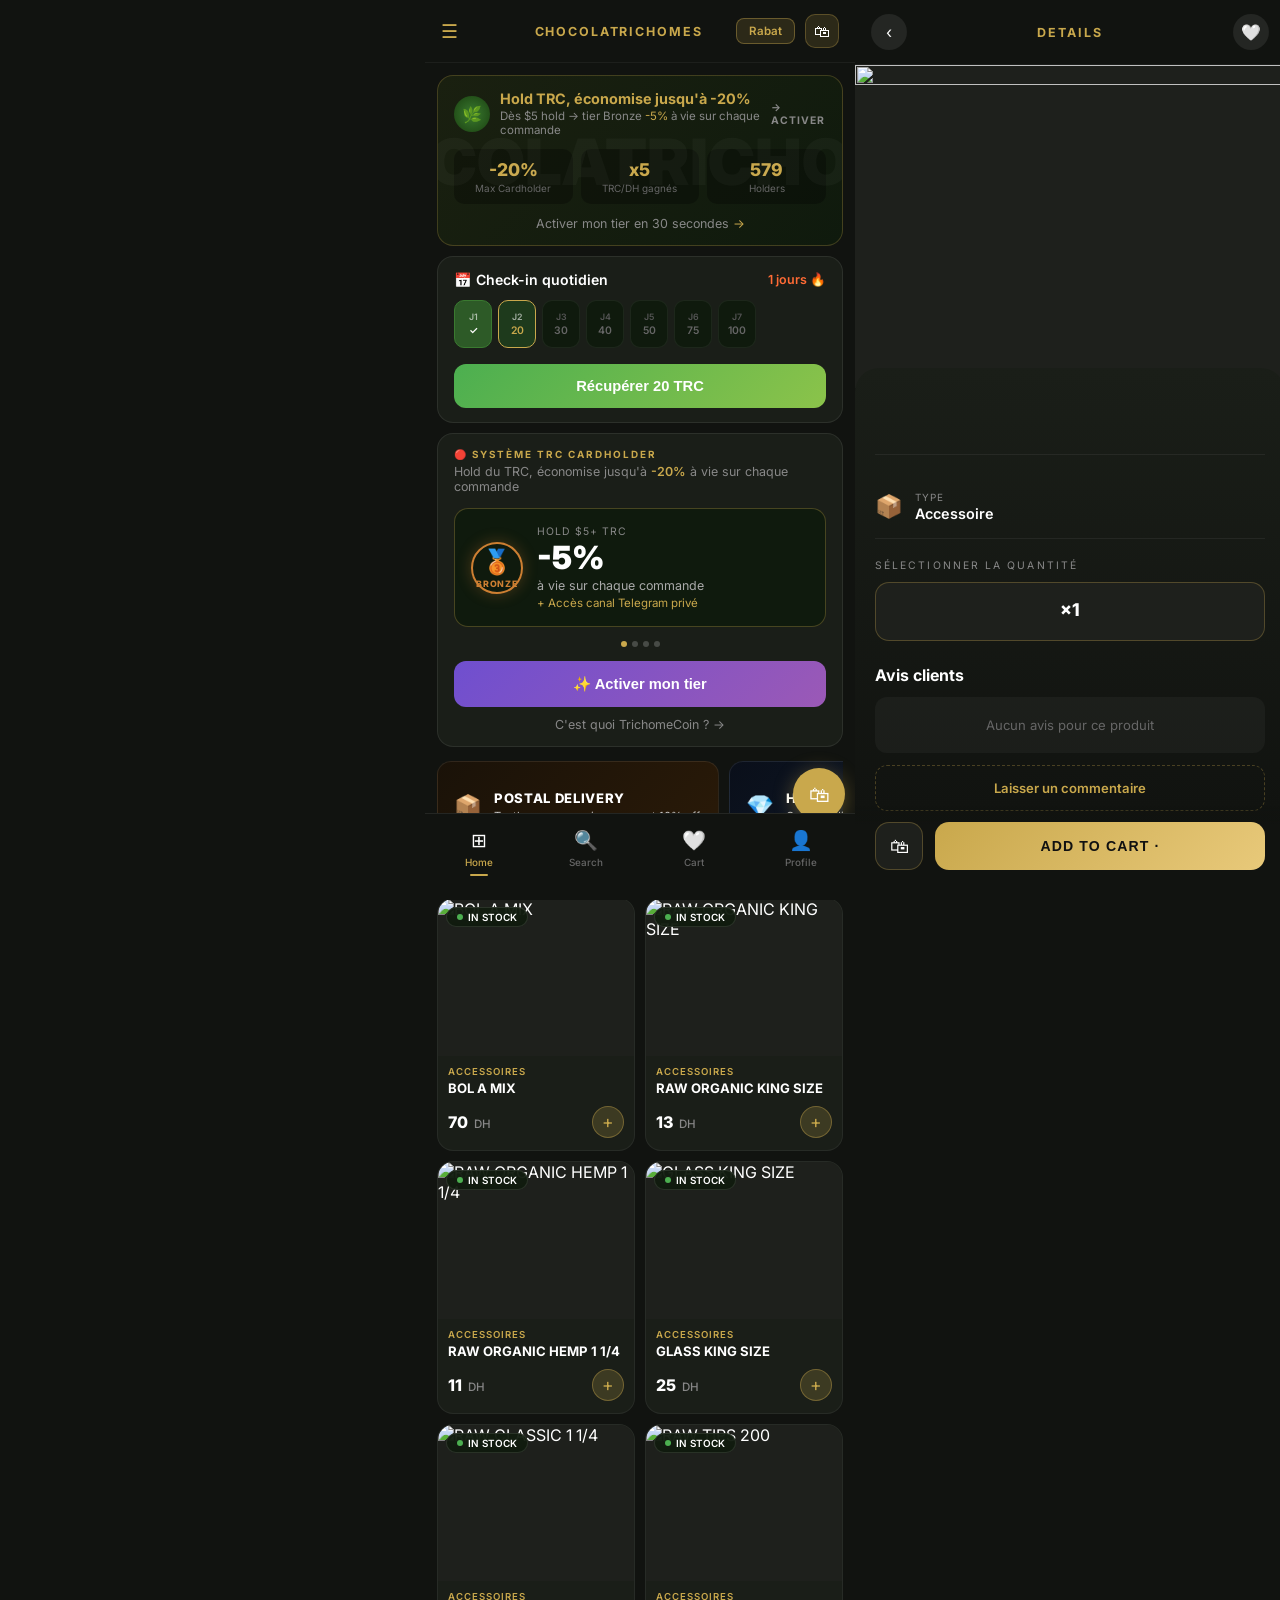
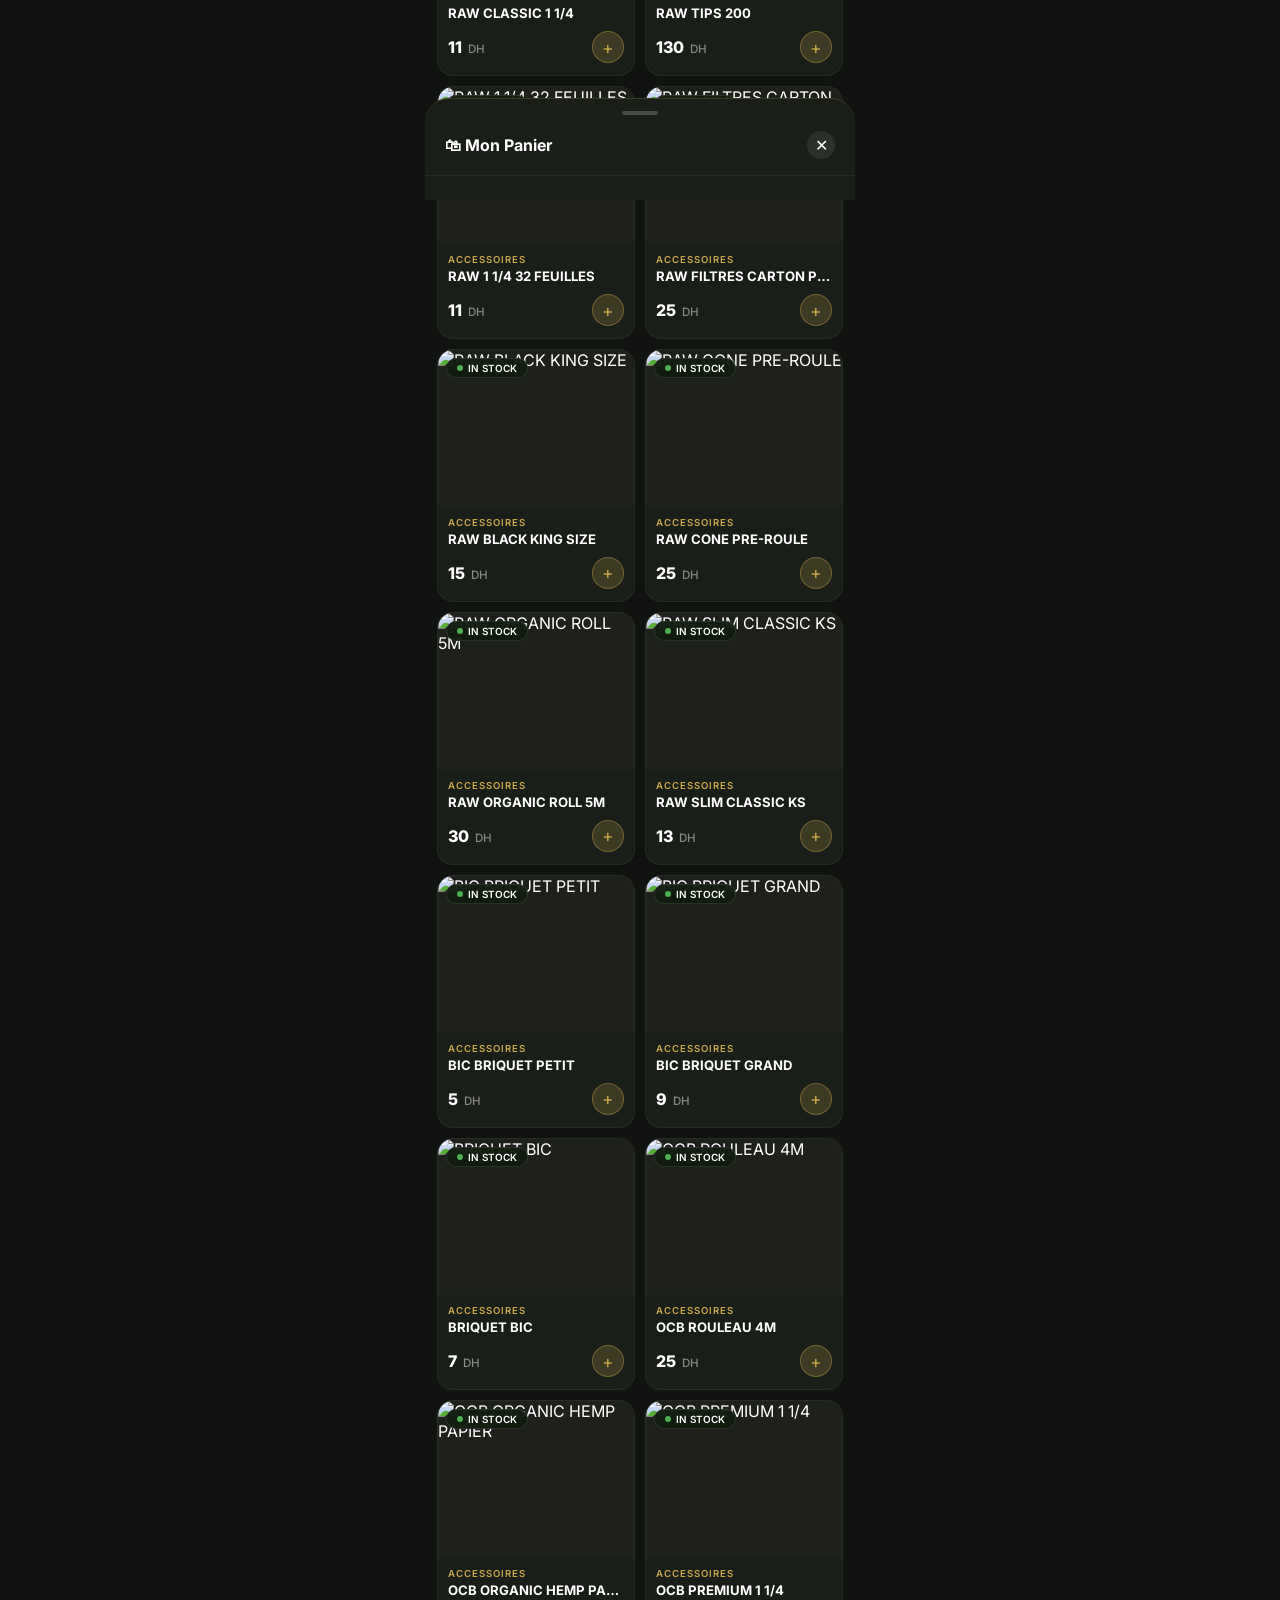
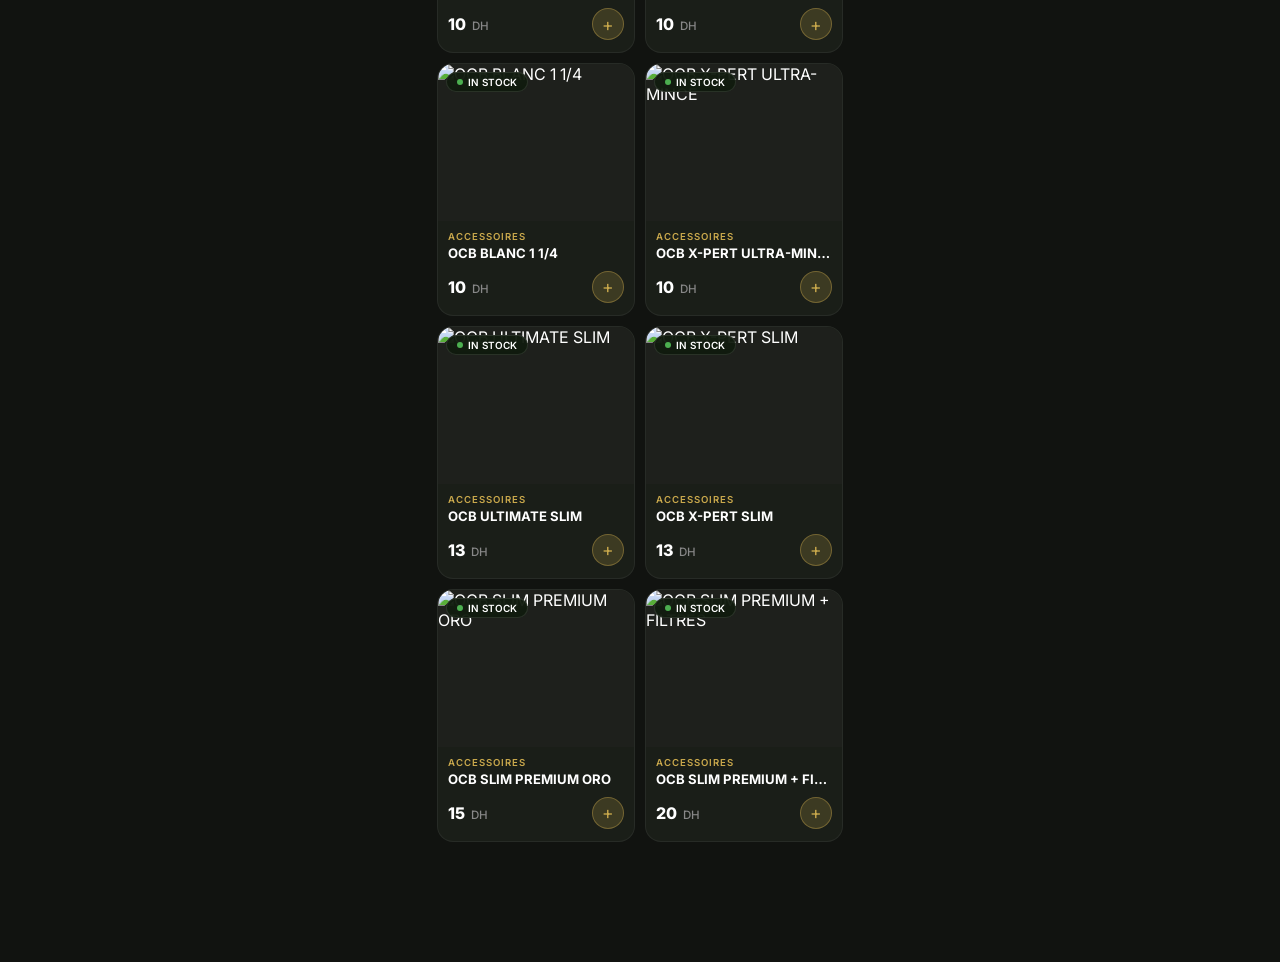
==== index.html @ 52e52a4f "Rename index-2.html to index.html" ====
<!DOCTYPE html>
<html lang="fr">
<head>
  <meta charset="UTF-8"/>
  <meta name="viewport" content="width=device-width,initial-scale=1.0,maximum-scale=1.0"/>
  <title>ChocolaTrichomes&Terps</title>
  <link href="https://fonts.googleapis.com/css2?family=Inter:wght@300;400;500;600;700;800&display=swap" rel="stylesheet"/>
  <style>
    *{margin:0;padding:0;box-sizing:border-box;-webkit-tap-highlight-color:transparent;}
    html,body{background:#111310;color:#fff;font-family:'Inter',sans-serif;max-width:430px;margin:0 auto;min-height:100vh;overflow-x:hidden;}

    /* ── HEADER ── */
    .header{display:flex;align-items:center;justify-content:space-between;padding:14px 16px;position:sticky;top:0;z-index:200;background:#111310;border-bottom:1px solid rgba(255,255,255,0.05);}
    .header-logo{font-size:0.78rem;font-weight:700;letter-spacing:0.15em;color:#c9a84c;text-transform:uppercase;flex:1;text-align:center;}
    .header-left,.header-right{display:flex;align-items:center;gap:10px;min-width:60px;}
    .header-right{justify-content:flex-end;}
    .btn-rabat{background:rgba(201,168,76,0.15);border:1px solid rgba(201,168,76,0.4);color:#c9a84c;font-size:0.72rem;font-weight:600;padding:5px 12px;border-radius:8px;cursor:pointer;}
    .btn-cart-header{
      background:rgba(201,168,76,0.15);
      border:1px solid rgba(201,168,76,0.3);
      width:34px;
      height:34px;
      border-radius:10px;
      display:flex;
      align-items:center;
      justify-content:center;
      font-size:1rem;
      cursor:pointer;
      position:relative;
    }
    .cart-badge{
      position:absolute;
      top:-5px;
      right:-5px;
      background:#c9a84c;
      color:#111;
      font-size:0.55rem;
      font-weight:800;
      width:16px;
      height:16px;
      border-radius:50%;
      display:none;
      align-items:center;
      justify-content:center;
    }
    .hamburger{font-size:1.2rem;cursor:pointer;color:#c9a84c;}

    /* ── SIDE MENU ── */
    .overlay{position:fixed;inset:0;background:rgba(0,0,0,0.6);z-index:300;opacity:0;pointer-events:none;transition:opacity 0.3s;}
    .overlay.open{opacity:1;pointer-events:all;}
    .side-menu{
      position:fixed;
      top:0;
      left:-100%;
      width:75%;
      max-width:300px;
      height:100%;
      background:#0f1a0d;
      z-index:400;
      transition:left 0.3s cubic-bezier(0.4,0,0.2,1);
      overflow-y:auto;
      border-right:1px solid rgba(201,168,76,0.15);
    }
    .side-menu.open{left:0;}
    .side-menu-header{padding:20px 20px 16px;border-bottom:1px solid rgba(255,255,255,0.06);}
    .side-menu-logo{font-size:0.78rem;font-weight:700;letter-spacing:0.15em;color:#c9a84c;text-transform:uppercase;}
    .side-menu-sub{font-size:0.7rem;color:#666;margin-top:3px;}
    .menu-item{display:flex;align-items:center;gap:14px;padding:14px 20px;cursor:pointer;transition:background 0.15s;border-bottom:1px solid rgba(255,255,255,0.03);}
    .menu-item:hover,.menu-item.active{background:rgba(201,168,76,0.08);}
    .menu-item.active .menu-item-label{color:#c9a84c;font-weight:600;}
    .menu-icon{width:32px;height:32px;background:rgba(255,255,255,0.06);border-radius:8px;display:flex;align-items:center;justify-content:center;font-size:0.9rem;flex-shrink:0;}
    .menu-item.active .menu-icon{background:rgba(201,168,76,0.15);}
    .menu-item-label{font-size:0.88rem;font-weight:500;color:#ccc;}

    /* ── HOME BLOCKS ── */
    .trc-block{margin:12px 12px 0;background:linear-gradient(135deg,#1a2010,#0f1a0d);border:1px solid rgba(201,168,76,0.25);border-radius:16px;padding:14px 16px;position:relative;overflow:hidden;}
    .trc-block::before{
      content:'CHOCOLATRICHOMES';
      position:absolute;
      font-size:4rem;
      font-weight:900;
      color:rgba(255,255,255,0.03);
      top:50%;
      left:50%;
      transform:translate(-50%,-50%);
      white-space:nowrap;
      pointer-events:none;
    }
    .trc-header{display:flex;align-items:center;gap:10px;margin-bottom:12px;}
    .trc-icon{width:36px;height:36px;background:radial-gradient(circle,#3a7a30,#1a4010);border-radius:50%;display:flex;align-items:center;justify-content:center;font-size:1rem;flex-shrink:0;}
    .trc-title{font-size:0.9rem;font-weight:700;color:#c9a84c;}
    .trc-sub{font-size:0.72rem;color:#888;margin-top:2px;}
    .trc-activate{margin-left:auto;font-size:0.65rem;font-weight:700;color:#888;letter-spacing:0.1em;}
    .trc-stats{display:grid;grid-template-columns:1fr 1fr 1fr;gap:8px;margin-bottom:12px;}
    .trc-stat{background:rgba(0,0,0,0.3);border-radius:10px;padding:10px;text-align:center;}
    .trc-stat-val{font-size:1.1rem;font-weight:800;color:#c9a84c;}
    .trc-stat-label{font-size:0.62rem;color:#666;margin-top:2px;}
    .trc-link{font-size:0.78rem;color:#888;text-align:center;cursor:pointer;display:block;}
    .trc-link span{color:#c9a84c;}
    .checkin-card{margin:10px 12px 0;background:#1a1e18;border:1px solid rgba(255,255,255,0.08);border-radius:16px;padding:14px 16px;}
    .checkin-header{display:flex;align-items:center;justify-content:space-between;margin-bottom:12px;}
    .checkin-title{font-size:0.88rem;font-weight:600;}
    .checkin-streak{font-size:0.78rem;color:#ff6b35;font-weight:600;}
    .checkin-days{display:flex;gap:6px;margin-bottom:14px;overflow-x:auto;padding-bottom:2px;}
    .checkin-days::-webkit-scrollbar{display:none;}
    .day-box{
      min-width:38px;
      height:48px;
      border-radius:10px;
      display:flex;
      flex-direction:column;
      align-items:center;
      justify-content:center;
      font-size:0.65rem;
      font-weight:600;
      color:#666;
      background:#0f1a0d;
      border:1px solid rgba(255,255,255,0.06);
      flex-shrink:0;
      gap:2px;
    }
    .day-box.done{background:#2d5a27;color:white;border-color:#3a7a30;}
    .day-box.active{background:#1e3a1c;color:#c9a84c;border-color:#c9a84c;}
    .day-label{font-size:0.55rem;color:#555;}
    .day-box.done .day-label,.day-box.active .day-label{color:rgba(255,255,255,0.6);}
    .btn-claim{width:100%;background:linear-gradient(135deg,#4CAF50,#8BC34A);border:none;border-radius:12px;padding:14px;font-size:0.92rem;font-weight:700;color:white;cursor:pointer;}
    .tier-section{margin:10px 12px 0;background:#1a1e18;border:1px solid rgba(255,255,255,0.08);border-radius:16px;padding:14px 16px;}
    .tier-label{font-size:0.62rem;letter-spacing:0.2em;text-transform:uppercase;color:#c9a84c;font-weight:700;margin-bottom:4px;}
    .tier-desc{font-size:0.78rem;color:#888;margin-bottom:14px;}
    .tier-desc span{color:#c9a84c;font-weight:600;}
    .tier-card{background:#0f1a0d;border:1px solid rgba(201,168,76,0.3);border-radius:14px;padding:16px;display:flex;align-items:center;gap:14px;margin-bottom:14px;}
    .tier-badge{
      width:52px;
      height:52px;
      border-radius:50%;
      display:flex;
      flex-direction:column;
      align-items:center;
      justify-content:center;
      flex-shrink:0;
      font-size:1.5rem;
      border:2px solid #cd7f32;
      box-shadow:0 0 15px rgba(205,127,50,0.3);
    }
    .tier-name{font-size:0.55rem;color:#cd7f32;font-weight:800;letter-spacing:0.08em;margin-top:2px;}
    .tier-info .tier-hold{font-size:0.65rem;color:#888;text-transform:uppercase;letter-spacing:0.1em;margin-bottom:4px;}
    .tier-info .tier-discount{font-size:2rem;font-weight:900;color:white;line-height:1;}
    .tier-info .tier-sub{font-size:0.78rem;color:#aaa;margin-top:4px;}
    .tier-info .tier-perk{font-size:0.72rem;color:#c9a84c;margin-top:3px;}
    .dots{display:flex;justify-content:center;gap:5px;margin-bottom:14px;}
    .dot{width:6px;height:6px;border-radius:50%;background:rgba(255,255,255,0.2);}
    .dot.active{background:#c9a84c;}
    .btn-activate{
      width:100%;
      background:linear-gradient(135deg,#6f4fcf,#9b59b6);
      border:none;
      border-radius:12px;
      padding:14px;
      font-size:0.92rem;
      font-weight:700;
      color:white;
      cursor:pointer;
      margin-bottom:10px;
    }
    .trichomecoin-link{font-size:0.78rem;color:#888;text-align:center;display:block;cursor:pointer;text-decoration:none;}
    .promo-banners{margin:14px 12px 0;display:flex;gap:10px;overflow-x:auto;padding-bottom:4px;}
    .promo-banners::-webkit-scrollbar{display:none;}
    .promo-banner{min-width:260px;height:90px;border-radius:14px;flex-shrink:0;border:1px solid rgba(255,255,255,0.08);display:flex;align-items:center;padding:14px 16px;gap:12px;}
    .promo-icon{font-size:1.4rem;flex-shrink:0;}
    .promo-title{font-size:0.82rem;font-weight:800;letter-spacing:0.05em;text-transform:uppercase;}
    .promo-sub{font-size:0.7rem;color:#ccc;margin-top:3px;}

    /* ── GRID ── */
    .section-header{display:flex;align-items:center;gap:8px;padding:18px 12px 10px;font-size:0.78rem;font-weight:700;color:#888;letter-spacing:0.1em;text-transform:uppercase;}
    .products-grid{display:grid;grid-template-columns:1fr 1fr;gap:10px;padding:0 12px 120px;}
    .product-card{background:#1a1e18;border-radius:16px;overflow:hidden;border:1px solid rgba(255,255,255,0.06);cursor:pointer;transition:transform 0.15s;}
    .product-card:active{transform:scale(0.97);}
    .product-img-wrap{position:relative;width:100%;padding-top:80%;background:#1e201c;overflow:hidden;}
    .product-img-wrap img{position:absolute;inset:0;width:100%;height:100%;object-fit:cover;}
    .badge-stock{
      position:absolute;
      top:8px;
      left:8px;
      background:rgba(15,26,13,0.9);
      border:1px solid rgba(255,255,255,0.1);
      border-radius:100px;
      padding:3px 10px;
      font-size:0.62rem;
      font-weight:600;
      display:flex;
      align-items:center;
      gap:5px;
      backdrop-filter:blur(8px);
      z-index:2;
    }
    .dot-green{width:6px;height:6px;border-radius:50%;background:#4CAF50;flex-shrink:0;}
    .product-info{padding:10px 10px 12px;}
    .product-cat{font-size:0.6rem;color:#c9a84c;font-weight:600;text-transform:uppercase;letter-spacing:0.1em;margin-bottom:3px;}
    .product-name{font-size:0.82rem;font-weight:700;color:#fff;margin-bottom:10px;white-space:nowrap;overflow:hidden;text-overflow:ellipsis;}
    .product-footer{display:flex;align-items:center;justify-content:space-between;}
    .product-price{font-size:1rem;font-weight:800;color:#fff;}
    .product-price .currency{font-size:0.72rem;font-weight:500;color:#888;margin-left:3px;}
    .btn-add{
      width:32px;
      height:32px;
      background:rgba(201,168,76,0.2);
      border:1px solid rgba(201,168,76,0.4);
      border-radius:50%;
      display:flex;
      align-items:center;
      justify-content:center;
      font-size:1.1rem;
      color:#c9a84c;
      cursor:pointer;
      flex-shrink:0;
      transition:all 0.2s;
    }
    .btn-add:active{transform:scale(0.85);}
    .btn-add.added{background:#c9a84c;color:#111;border-color:#c9a84c;}

    /* ── DETAIL PAGE ── */
    #detailPage{position:fixed;inset:0;background:#111310;z-index:600;overflow-y:auto;transform:translateX(100%);transition:transform 0.35s cubic-bezier(0.4,0,0.2,1);max-width:430px;margin:0 auto;}
    #detailPage.open{transform:translateX(0);}
    .detail-topbar{display:flex;align-items:center;justify-content:space-between;padding:14px 16px;position:sticky;top:0;background:#111310;z-index:10;border-bottom:1px solid rgba(255,255,255,0.05);}
    .detail-back{width:36px;height:36px;background:rgba(255,255,255,0.08);border-radius:50%;display:flex;align-items:center;justify-content:center;cursor:pointer;font-size:1rem;}
    .detail-topbar-title{font-size:0.78rem;font-weight:700;letter-spacing:0.15em;color:#c9a84c;text-transform:uppercase;}
    .detail-fav{width:36px;height:36px;background:rgba(255,255,255,0.08);border-radius:50%;display:flex;align-items:center;justify-content:center;cursor:pointer;font-size:1rem;}
    .detail-img{width:100%;aspect-ratio:4/3;object-fit:cover;background:#1e201c;}
    .detail-body{background:linear-gradient(180deg,#1a1e18 0%,#111310 100%);border-radius:24px 24px 0 0;margin-top:-20px;padding:24px 20px 0;position:relative;}
    .detail-name{font-size:1.6rem;font-weight:800;color:#fff;line-height:1.15;margin-bottom:6px;}
    .detail-price-inline{font-size:1.4rem;font-weight:800;color:#c9a84c;margin-bottom:2px;}
    .detail-type-label{font-size:0.72rem;font-weight:700;letter-spacing:0.15em;text-transform:uppercase;color:#c9a84c;margin-bottom:16px;}
    .detail-tags{display:flex;gap:10px;margin-bottom:20px;flex-wrap:wrap;}
    .detail-tag{
      background:rgba(255,255,255,0.06);
      border:1px solid rgba(255,255,255,0.12);
      border-radius:100px;
      padding:6px 14px;
      font-size:0.75rem;
      font-weight:600;
      color:#ccc;
      display:flex;
      align-items:center;
      gap:6px;
    }
    .detail-tag .tag-meta{font-size:0.62rem;color:#666;font-weight:400;margin-left:2px;}
    .detail-desc{font-size:0.85rem;color:#888;line-height:1.7;margin-bottom:20px;border-bottom:1px solid rgba(255,255,255,0.06);padding-bottom:20px;}
    .detail-type-row{display:flex;align-items:center;gap:12px;padding:16px 0;border-bottom:1px solid rgba(255,255,255,0.06);}
    .detail-type-icon{font-size:1.4rem;}
    .detail-type-meta{font-size:0.62rem;color:#888;text-transform:uppercase;letter-spacing:0.1em;}
    .detail-type-val{font-size:0.9rem;font-weight:600;color:#fff;margin-top:2px;}
    .qty-label{font-size:0.65rem;letter-spacing:0.2em;text-transform:uppercase;color:#888;margin:20px 0 10px;}
    .qty-selector{background:#1e201c;border:1px solid rgba(201,168,76,0.3);border-radius:14px;padding:16px;text-align:center;cursor:pointer;margin-bottom:24px;}
    .qty-selector .qty-x{font-size:1.1rem;font-weight:800;color:#fff;}
    .qty-selector .qty-dh{font-size:0.82rem;color:#888;margin-top:4px;}
    .avis-title{font-size:1rem;font-weight:700;margin-bottom:12px;}
    .avis-empty{background:rgba(255,255,255,0.04);border-radius:12px;padding:20px;text-align:center;font-size:0.82rem;color:#666;margin-bottom:12px;}
    .avis-link{
      color:#c9a84c;
      font-size:0.82rem;
      font-weight:600;
      cursor:pointer;
      display:block;
      text-align:center;
      padding:14px;
      border:1px dashed rgba(201,168,76,0.3);
      border-radius:12px;
      margin-bottom:100px;
    }

    /* ── DETAIL BOTTOM BAR ── */
    .detail-bottom{position:sticky;bottom:0;left:0;right:0;background:linear-gradient(to top,#111310 80%,transparent);padding:16px 20px 30px;display:flex;align-items:center;gap:12px;}
    .detail-cart-icon{
      width:48px;
      height:48px;
      background:#1e201c;
      border:1px solid rgba(201,168,76,0.3);
      border-radius:14px;
      display:flex;
      align-items:center;
      justify-content:center;
      font-size:1.2rem;
      cursor:pointer;
      flex-shrink:0;
      position:relative;
    }
    .btn-add-to-cart{
      flex:1;
      background:linear-gradient(135deg,#c9a84c,#e8c97a);
      border:none;
      border-radius:14px;
      padding:16px;
      font-size:0.88rem;
      font-weight:800;
      color:#111;
      cursor:pointer;
      letter-spacing:0.08em;
      text-transform:uppercase;
      transition:all 0.2s;
    }
    .btn-add-to-cart:active{transform:scale(0.97);}
    .btn-add-to-cart.added{background:linear-gradient(135deg,#2d5a27,#4a8c3f);color:white;}

    /* ── CART DRAWER ── */
    .cart-drawer{
      position:fixed;
      bottom:-100%;
      left:50%;
      transform:translateX(-50%);
      width:100%;
      max-width:430px;
      background:#1a1e18;
      border-radius:24px 24px 0 0;
      z-index:700;
      transition:bottom 0.35s cubic-bezier(0.4,0,0.2,1);
      border-top:1px solid rgba(201,168,76,0.2);
      max-height:80vh;
      overflow-y:auto;
    }
    .cart-drawer.open{bottom:0;}
    .cart-handle{width:36px;height:4px;background:rgba(255,255,255,0.2);border-radius:2px;margin:12px auto 0;}
    .cart-header{display:flex;align-items:center;justify-content:space-between;padding:16px 20px;border-bottom:1px solid rgba(255,255,255,0.06);}
    .cart-title{font-size:1rem;font-weight:700;}
    .cart-close{width:28px;height:28px;background:rgba(255,255,255,0.08);border-radius:50%;display:flex;align-items:center;justify-content:center;cursor:pointer;}
    .cart-items{padding:12px 16px;}
    .cart-item{display:flex;align-items:center;gap:12px;padding:10px 0;border-bottom:1px solid rgba(255,255,255,0.05);}
    .cart-item img{width:52px;height:52px;border-radius:10px;object-fit:cover;background:#222;flex-shrink:0;}
    .cart-item-info{flex:1;min-width:0;}
    .cart-item-name{font-size:0.82rem;font-weight:600;white-space:nowrap;overflow:hidden;text-overflow:ellipsis;}
    .cart-item-price{font-size:0.78rem;color:#c9a84c;font-weight:700;margin-top:3px;}
    .cart-qty-ctrl{display:flex;align-items:center;gap:8px;}
    .qty-btn{
      width:26px;
      height:26px;
      border-radius:50%;
      border:1px solid rgba(255,255,255,0.15);
      background:rgba(255,255,255,0.06);
      color:#fff;
      font-size:0.9rem;
      cursor:pointer;
      display:flex;
      align-items:center;
      justify-content:center;
    }
    .qty-num{font-size:0.85rem;font-weight:700;min-width:16px;text-align:center;}
    .cart-empty{padding:40px 20px;text-align:center;color:#666;font-size:0.9rem;}
    .cart-footer{padding:16px 20px 30px;border-top:1px solid rgba(255,255,255,0.06);}
    .cart-total{display:flex;justify-content:space-between;align-items:center;margin-bottom:14px;}
    .cart-total-label{font-size:0.88rem;color:#888;}
    .cart-total-val{font-size:1.2rem;font-weight:800;color:#c9a84c;}
    .btn-checkout{width:100%;background:linear-gradient(135deg,#c9a84c,#e8c97a);border:none;border-radius:14px;padding:16px;font-size:0.95rem;font-weight:700;color:#111;cursor:pointer;}

    /* ── FLOAT + TOAST + NAV ── */
    .float-cart{
      position:fixed;
      bottom:80px;
      right:calc(50% - 215px + 10px);
      width:52px;
      height:52px;
      background:#c9a84c;
      border-radius:50%;
      display:flex;
      align-items:center;
      justify-content:center;
      font-size:1.3rem;
      box-shadow:0 4px 20px rgba(201,168,76,0.4);
      cursor:pointer;
      z-index:50;
      transition:transform 0.2s;
    }
    .float-cart:active{transform:scale(0.92);}
    .float-badge{
      position:absolute;
      top:-4px;
      right:-4px;
      background:#ff4444;
      color:#fff;
      font-size:0.55rem;
      font-weight:800;
      width:18px;
      height:18px;
      border-radius:50%;
      display:none;
      align-items:center;
      justify-content:center;
    }
    @media(max-width:430px){.float-cart{right:10px;}}
    .toast{
      position:fixed;
      bottom:90px;
      left:50%;
      transform:translateX(-50%) translateY(20px);
      background:#2d5a27;
      color:#fff;
      padding:10px 20px;
      border-radius:100px;
      font-size:0.82rem;
      font-weight:600;
      opacity:0;
      transition:all 0.3s;
      pointer-events:none;
      white-space:nowrap;
      z-index:800;
      border:1px solid rgba(74,140,63,0.5);
    }
    .toast.show{opacity:1;transform:translateX(-50%) translateY(0);}
    .bottom-nav{
      position:fixed;
      bottom:0;
      left:50%;
      transform:translateX(-50%);
      width:100%;
      max-width:430px;
      background:#111310;
      border-top:1px solid rgba(255,255,255,0.08);
      display:flex;
      padding:10px 0 20px;
      z-index:100;
    }
    .nav-item{flex:1;display:flex;flex-direction:column;align-items:center;gap:4px;cursor:pointer;padding:4px 0;}
    .nav-icon{font-size:1.2rem;}
    .nav-label{font-size:0.62rem;color:#666;font-weight:500;}
    .nav-item.active .nav-label{color:#c9a84c;}
    .nav-active-dot{width:18px;height:2px;background:#c9a84c;border-radius:2px;margin-top:2px;}
  </style>
</head>
<body>

<!-- OVERLAY -->
<div class="overlay" id="overlay" onclick="closeAll()"></div>

<!-- SIDE MENU -->
<div class="side-menu" id="sideMenu">
  <div class="side-menu-header">
    <div class="side-menu-logo">CHOCOLATRICHOMES</div>
    <div class="side-menu-sub">ChocolaTrichoms&Terps</div>
  </div>
  <div class="menu-item active" onclick="filterCat('Accessoires');closeAll()"><div class="menu-icon">💧</div><div class="menu-item-label">Accessoires</div></div>
  <div class="menu-item" onclick="filterCat('HerbVape');closeAll()"><div class="menu-icon">⚡</div><div class="menu-item-label">HerbVape</div></div>
  <div class="menu-item" onclick="filterCat('Most Wanted');closeAll()"><div class="menu-icon">⭐</div><div class="menu-item-label">Most Wanted</div></div>
  <div class="menu-item" onclick="filterCat('Avis');closeAll()"><div class="menu-icon">💬</div><div class="menu-item-label">Avis</div></div>
  <div class="menu-item" onclick="filterCat('TRC-Garden');closeAll()"><div class="menu-icon">🌱</div><div class="menu-item-label">TRC-Garden</div></div>
  <div class="menu-item" onclick="filterCat('All');closeAll()"><div class="menu-icon">⊞</div><div class="menu-item-label">All</div></div>
  <div class="menu-item" onclick="filterCat('Drysift');closeAll()"><div class="menu-icon">🕐</div><div class="menu-item-label">Drysift</div></div>
  <div class="menu-item" onclick="filterCat('Frozen');closeAll()"><div class="menu-icon">❄️</div><div class="menu-item-label">Frozen</div></div>
  <div class="menu-item" onclick="filterCat('Static');closeAll()"><div class="menu-icon">⚡</div><div class="menu-item-label">Static</div></div>
  <div class="menu-item" onclick="filterCat(&quot;Ice O\'Lator&quot;);closeAll()"><div class="menu-icon">⭐</div><div class="menu-item-label">Ice O'Lator</div></div>
  <div class="menu-item" onclick="filterCat('Beldia');closeAll()"><div class="menu-icon">🏠</div><div class="menu-item-label">Beldia</div></div>
  <div class="menu-item" onclick="filterCat('Weed');closeAll()"><div class="menu-icon">🌿</div><div class="menu-item-label">Weed</div></div>
  <div class="menu-item" onclick="filterCat('Meet Up Rabat');closeAll()"><div class="menu-icon">👥</div><div class="menu-item-label">Meet Up Rabat</div></div>
</div>

<!-- HEADER -->
<div class="header">
  <div class="header-left"><span class="hamburger" onclick="openMenu()">☰</span></div>
  <div class="header-logo">CHOCOLATRICHOMES</div>
  <div class="header-right">
    <div class="btn-rabat">Rabat</div>
    <div class="btn-cart-header" onclick="toggleCart()">🛍<div class="cart-badge" id="headerBadge">0</div></div>
  </div>
</div>

<!-- TRC BLOCK -->
<div class="trc-block">
  <div class="trc-header">
    <div class="trc-icon">🌿</div>
    <div><div class="trc-title">Hold TRC, économise jusqu'à -20%</div><div class="trc-sub">Dès $5 hold → tier Bronze <span style="color:#c9a84c">-5%</span> à vie sur chaque commande</div></div>
    <div class="trc-activate">→ ACTIVER</div>
  </div>
  <div class="trc-stats">
    <div class="trc-stat"><div class="trc-stat-val">-20%</div><div class="trc-stat-label">Max Cardholder</div></div>
    <div class="trc-stat"><div class="trc-stat-val">x5</div><div class="trc-stat-label">TRC/DH gagnés</div></div>
    <div class="trc-stat"><div class="trc-stat-val">579</div><div class="trc-stat-label">Holders</div></div>
  </div>
  <div class="trc-link">Activer mon tier en 30 secondes <span>→</span></div>
</div>

<!-- CHECKIN -->
<div class="checkin-card">
  <div class="checkin-header"><div class="checkin-title">📅 Check-in quotidien</div><div class="checkin-streak">1 jours 🔥</div></div>
  <div class="checkin-days">
    <div class="day-box done"><span class="day-label">J1</span><span>✓</span></div>
    <div class="day-box active"><span class="day-label">J2</span><span>20</span></div>
    <div class="day-box"><span class="day-label">J3</span><span>30</span></div>
    <div class="day-box"><span class="day-label">J4</span><span>40</span></div>
    <div class="day-box"><span class="day-label">J5</span><span>50</span></div>
    <div class="day-box"><span class="day-label">J6</span><span>75</span></div>
    <div class="day-box"><span class="day-label">J7</span><span>100</span></div>
  </div>
  <button class="btn-claim">Récupérer 20 TRC</button>
</div>

<!-- TIER -->
<div class="tier-section">
  <div class="tier-label">🔴 Système TRC Cardholder</div>
  <div class="tier-desc">Hold du TRC, économise jusqu'à <span>-20%</span> à vie sur chaque commande</div>
  <div class="tier-card">
    <div class="tier-badge">🥉<div class="tier-name">BRONZE</div></div>
    <div class="tier-info">
      <div class="tier-hold">HOLD $5+ TRC</div>
      <div class="tier-discount">-5%</div>
      <div class="tier-sub">à vie sur chaque commande</div>
      <div class="tier-perk">+ Accès canal Telegram privé</div>
    </div>
  </div>
  <div class="dots"><div class="dot active"></div><div class="dot"></div><div class="dot"></div><div class="dot"></div></div>
  <button class="btn-activate">✨ Activer mon tier</button>
  <a href="https://t.me/chocolatrichome_bot" target="_blank" class="trichomecoin-link">C'est quoi TrichomeCoin ? →</a>
</div>

<!-- PROMOS -->
<div class="promo-banners">
  <div class="promo-banner" style="background:linear-gradient(135deg,#1a1208,#2a1a08)"><div class="promo-icon">📦</div><div><div class="promo-title">Postal Delivery</div><div class="promo-sub">Try the new experience — get 10% off.</div></div></div>
  <div class="promo-banner" style="background:linear-gradient(135deg,#0a0f1a,#0f1a2a)"><div class="promo-icon">💎</div><div><div class="promo-title">Hold TRC</div><div class="promo-sub">Get -5% discount on every order.</div></div></div>
</div>

<div class="section-header" id="sectionTitle"><span>🛒</span> ACCESSOIRES</div>
<div class="products-grid" id="productsGrid"></div>

<!-- FLOAT CART -->
<div class="float-cart" onclick="toggleCart()">🛍<div class="float-badge" id="floatBadge"></div></div>

<!-- TOAST -->
<div class="toast" id="toast"></div>

<!-- ── DETAIL PAGE ── -->
<div id="detailPage">
  <div class="detail-topbar">
    <div class="detail-back" onclick="closeDetail()">‹</div>
    <div class="detail-topbar-title">DETAILS</div>
    <div class="detail-fav">🤍</div>
  </div>
  <img class="detail-img" id="detailImg" src="" alt=""/>
  <div class="detail-body">
    <div style="display:flex;justify-content:space-between;align-items:flex-start;margin-bottom:4px;">
      <div class="detail-name" id="detailName"></div>
      <div class="detail-price-inline" id="detailPriceTop"></div>
    </div>
    <div class="detail-type-label" id="detailTypeLabel"></div>
    <div class="detail-tags" id="detailTags"></div>
    <div class="detail-desc" id="detailDesc"></div>
    <div class="detail-type-row">
      <div class="detail-type-icon">📦</div>
      <div><div class="detail-type-meta">TYPE</div><div class="detail-type-val">Accessoire</div></div>
    </div>
    <div class="qty-label">SÉLECTIONNER LA QUANTITÉ</div>
    <div class="qty-selector" id="qtySelector" onclick="changeDetailQty()">
      <div class="qty-x" id="detailQtyX">×1</div>
      <div class="qty-dh" id="detailQtyDh"></div>
    </div>
    <div class="avis-title">Avis clients</div>
    <div class="avis-empty">Aucun avis pour ce produit</div>
    <div class="avis-link">Laisser un commentaire</div>
  </div>
  <div class="detail-bottom">
    <div class="detail-cart-icon" onclick="toggleCart()">🛍<div class="cart-badge" id="detailBadge" style="position:absolute;top:-5px;right:-5px;background:#c9a84c;color:#111;font-size:0.55rem;font-weight:800;width:16px;height:16px;border-radius:50%;display:none;align-items:center;justify-content:center;"></div></div>
    <button class="btn-add-to-cart" id="btnAddToCart" onclick="addFromDetail()">ADD TO CART · <span id="detailPriceBtn"></span></button>
  </div>
</div>

<!-- CART DRAWER -->
<div class="cart-drawer" id="cartDrawer">
  <div class="cart-handle"></div>
  <div class="cart-header"><div class="cart-title">🛍 Mon Panier</div><div class="cart-close" onclick="toggleCart()">✕</div></div>
  <div class="cart-items" id="cartItems"></div>
  <div class="cart-footer" id="cartFooter" style="display:none">
    <div class="cart-total"><div class="cart-total-label">Total</div><div class="cart-total-val" id="cartTotal">0 DH</div></div>
    <button class="btn-checkout" onclick="checkout()">Commander via Telegram →</button>
  </div>
</div>

<!-- BOTTOM NAV -->
<div class="bottom-nav">
  <div class="nav-item active"><div class="nav-icon">⊞</div><div class="nav-label">Home</div><div class="nav-active-dot"></div></div>
  <div class="nav-item"><div class="nav-icon">🔍</div><div class="nav-label">Search</div></div>
  <div class="nav-item" onclick="toggleCart()"><div class="nav-icon">🤍</div><div class="nav-label">Cart</div></div>
  <div class="nav-item"><div class="nav-icon">👤</div><div class="nav-label">Profile</div></div>
</div>

<script>
const PRODUCTS = [
  {id:'bol_mix',
    cat:'Accessoires',
    name:'BOL A MIX',
    price:70,
    type:'Smoke Accessory',
    desc:'Essential smoking accessories - lighters, rolling papers, grinders, and more. Quality gear for the everyday smoker.',
    thumb:'https://placehold.co/300x300/1a1e18/c9a84c?text=CBD',
    detail:'https://placehold.co/300x300/1a1e18/c9a84c?text=CBD'},
  {id:'raw_organic_ks',
    cat:'Accessoires',
    name:'RAW ORGANIC KING SIZE',
    price:13,
    type:'Smoke Accessory',
    desc:'Essential smoking accessories - lighters, rolling papers, grinders, and more. Quality gear for the everyday smoker.',
    thumb:'https://placehold.co/300x300/1a1e18/c9a84c?text=CBD',
    detail:'https://placehold.co/300x300/1a1e18/c9a84c?text=CBD'},
  {id:'raw_organic_hemp',
    cat:'Accessoires',
    name:'RAW ORGANIC HEMP 1 1/4',
    price:11,
    type:'Smoke Accessory',
    desc:'Essential smoking accessories - lighters, rolling papers, grinders, and more. Quality gear for the everyday smoker.',
    thumb:'https://placehold.co/300x300/1a1e18/c9a84c?text=CBD',
    detail:'https://placehold.co/300x300/1a1e18/c9a84c?text=CBD'},
  {id:'glass_ks',
    cat:'Accessoires',
    name:'GLASS KING SIZE',
    price:25,
    type:'Smoke Accessory',
    desc:'Essential smoking accessories - lighters, rolling papers, grinders, and more. Quality gear for the everyday smoker.',
    thumb:'https://placehold.co/300x300/1a1e18/c9a84c?text=CBD',
    detail:'https://placehold.co/300x300/1a1e18/c9a84c?text=CBD'},
  {id:'raw_classic_14',
    cat:'Accessoires',
    name:'RAW CLASSIC 1 1/4',
    price:11,
    type:'Smoke Accessory',
    desc:'Essential smoking accessories - lighters, rolling papers, grinders, and more. Quality gear for the everyday smoker.',
    thumb:'https://placehold.co/300x300/1a1e18/c9a84c?text=CBD',
    detail:'https://placehold.co/300x300/1a1e18/c9a84c?text=CBD'},
  {id:'raw_tips_200',
    cat:'Accessoires',
    name:'RAW TIPS 200',
    price:130,
    type:'Smoke Accessory',
    desc:'Essential smoking accessories - lighters, rolling papers, grinders, and more. Quality gear for the everyday smoker.',
    thumb:'https://placehold.co/300x300/1a1e18/c9a84c?text=CBD',
    detail:'https://placehold.co/300x300/1a1e18/c9a84c?text=CBD'},
  {id:'raw_14_32f',
    cat:'Accessoires',
    name:'RAW 1 1/4 32 FEUILLES',
    price:11,
    type:'Smoke Accessory',
    desc:'Essential smoking accessories - lighters, rolling papers, grinders, and more. Quality gear for the everyday smoker.',
    thumb:'https://placehold.co/300x300/1a1e18/c9a84c?text=CBD',
    detail:'https://placehold.co/300x300/1a1e18/c9a84c?text=CBD'},
  {id:'raw_filtres',
    cat:'Accessoires',
    name:'RAW FILTRES CARTON PERFORE',
    price:25,
    type:'Smoke Accessory',
    desc:'Essential smoking accessories - lighters, rolling papers, grinders, and more. Quality gear for the everyday smoker.',
    thumb:'https://placehold.co/300x300/1a1e18/c9a84c?text=CBD',
    detail:'https://placehold.co/300x300/1a1e18/c9a84c?text=CBD'},
  {id:'raw_black_ks',
    cat:'Accessoires',
    name:'RAW BLACK KING SIZE',
    price:15,
    type:'Smoke Accessory',
    desc:'Essential smoking accessories - lighters, rolling papers, grinders, and more. Quality gear for the everyday smoker.',
    thumb:'https://placehold.co/300x300/1a1e18/c9a84c?text=CBD',
    detail:'https://placehold.co/300x300/1a1e18/c9a84c?text=CBD'},
  {id:'raw_cone',
    cat:'Accessoires',
    name:'RAW CONE PRE-ROULE',
    price:25,
    type:'Smoke Accessory',
    desc:'Essential smoking accessories - lighters, rolling papers, grinders, and more. Quality gear for the everyday smoker.',
    thumb:'https://placehold.co/300x300/1a1e18/c9a84c?text=CBD',
    detail:'https://placehold.co/300x300/1a1e18/c9a84c?text=CBD'},
  {id:'raw_org_roll',
    cat:'Accessoires',
    name:'RAW ORGANIC ROLL 5M',
    price:30,
    type:'Smoke Accessory',
    desc:'Essential smoking accessories - lighters, rolling papers, grinders, and more. Quality gear for the everyday smoker.',
    thumb:'https://placehold.co/300x300/1a1e18/c9a84c?text=CBD',
    detail:'https://placehold.co/300x300/1a1e18/c9a84c?text=CBD'},
  {id:'raw_slim_ki',
    cat:'Accessoires',
    name:'RAW SLIM CLASSIC KS',
    price:13,
    type:'Smoke Accessory',
    desc:'Essential smoking accessories - lighters, rolling papers, grinders, and more. Quality gear for the everyday smoker.',
    thumb:'https://placehold.co/300x300/1a1e18/c9a84c?text=CBD',
    detail:'https://placehold.co/300x300/1a1e18/c9a84c?text=CBD'},
  {id:'bic_petit',
    cat:'Accessoires',
    name:'BIC BRIQUET PETIT',
    price:5,
    type:'Smoke Accessory',
    desc:'Essential smoking accessories - lighters, rolling papers, grinders, and more. Quality gear for the everyday smoker.',
    thumb:'https://placehold.co/300x300/1a1e18/c9a84c?text=CBD',
    detail:'https://placehold.co/300x300/1a1e18/c9a84c?text=CBD'},
  {id:'bic_grand',
    cat:'Accessoires',
    name:'BIC BRIQUET GRAND',
    price:9,
    type:'Smoke Accessory',
    desc:'Essential smoking accessories - lighters, rolling papers, grinders, and more. Quality gear for the everyday smoker.',
    thumb:'https://placehold.co/300x300/1a1e18/c9a84c?text=CBD',
    detail:'https://placehold.co/300x300/1a1e18/c9a84c?text=CBD'},
  {id:'briquet_bic',
    cat:'Accessoires',
    name:'BRIQUET BIC',
    price:7,
    type:'Smoke Accessory',
    desc:'Essential smoking accessories - lighters, rolling papers, grinders, and more. Quality gear for the everyday smoker.',
    thumb:'https://placehold.co/300x300/1a1e18/c9a84c?text=CBD',
    detail:'https://placehold.co/300x300/1a1e18/c9a84c?text=CBD'},
  {id:'ocb_rouleau',
    cat:'Accessoires',
    name:'OCB ROULEAU 4M',
    price:25,
    type:'Smoke Accessory',
    desc:'Essential smoking accessories - lighters, rolling papers, grinders, and more. Quality gear for the everyday smoker.',
    thumb:'https://placehold.co/300x300/1a1e18/c9a84c?text=CBD',
    detail:'https://placehold.co/300x300/1a1e18/c9a84c?text=CBD'},
  {id:'ocb_org_hemp',
    cat:'Accessoires',
    name:'OCB ORGANIC HEMP PAPIER',
    price:10,
    type:'Smoke Accessory',
    desc:'Essential smoking accessories - lighters, rolling papers, grinders, and more. Quality gear for the everyday smoker.',
    thumb:'https://placehold.co/300x300/1a1e18/c9a84c?text=CBD',
    detail:'https://placehold.co/300x300/1a1e18/c9a84c?text=CBD'},
  {id:'ocb_premium',
    cat:'Accessoires',
    name:'OCB PREMIUM 1 1/4',
    price:10,
    type:'Smoke Accessory',
    desc:'Essential smoking accessories - lighters, rolling papers, grinders, and more. Quality gear for the everyday smoker.',
    thumb:'https://placehold.co/300x300/1a1e18/c9a84c?text=CBD',
    detail:'https://placehold.co/300x300/1a1e18/c9a84c?text=CBD'},
  {id:'ocb_blanc',
    cat:'Accessoires',
    name:'OCB BLANC 1 1/4',
    price:10,
    type:'Smoke Accessory',
    desc:'Essential smoking accessories - lighters, rolling papers, grinders, and more. Quality gear for the everyday smoker.',
    thumb:'https://placehold.co/300x300/1a1e18/c9a84c?text=CBD',
    detail:'https://placehold.co/300x300/1a1e18/c9a84c?text=CBD'},
  {id:'ocb_xpert',
    cat:'Accessoires',
    name:'OCB X-PERT ULTRA-MINCE',
    price:10,
    type:'Smoke Accessory',
    desc:'Essential smoking accessories - lighters, rolling papers, grinders, and more. Quality gear for the everyday smoker.',
    thumb:'https://placehold.co/300x300/1a1e18/c9a84c?text=CBD',
    detail:'https://placehold.co/300x300/1a1e18/c9a84c?text=CBD'},
  {id:'ocb_ult_slim',
    cat:'Accessoires',
    name:'OCB ULTIMATE SLIM',
    price:13,
    type:'Smoke Accessory',
    desc:'Essential smoking accessories - lighters, rolling papers, grinders, and more. Quality gear for the everyday smoker.',
    thumb:'https://placehold.co/300x300/1a1e18/c9a84c?text=CBD',
    detail:'https://placehold.co/300x300/1a1e18/c9a84c?text=CBD'},
  {id:'ocb_xpert_slim',
    cat:'Accessoires',
    name:'OCB X-PERT SLIM',
    price:13,
    type:'Smoke Accessory',
    desc:'Essential smoking accessories - lighters, rolling papers, grinders, and more. Quality gear for the everyday smoker.',
    thumb:'https://placehold.co/300x300/1a1e18/c9a84c?text=CBD',
    detail:'https://placehold.co/300x300/1a1e18/c9a84c?text=CBD'},
  {id:'ocb_slim_prem',
    cat:'Accessoires',
    name:'OCB SLIM PREMIUM ORO',
    price:15,
    type:'Smoke Accessory',
    desc:'Essential smoking accessories - lighters, rolling papers, grinders, and more. Quality gear for the everyday smoker.',
    thumb:'https://placehold.co/300x300/1a1e18/c9a84c?text=CBD',
    detail:'https://placehold.co/300x300/1a1e18/c9a84c?text=CBD'},
  {id:'ocb_slim_plus',
    cat:'Accessoires',
    name:'OCB SLIM PREMIUM + FILTRES',
    price:20,
    type:'Smoke Accessory',
    desc:'Essential smoking accessories - lighters, rolling papers, grinders, and more. Quality gear for the everyday smoker.',
    thumb:'https://placehold.co/300x300/1a1e18/c9a84c?text=CBD',
    detail:'https://placehold.co/300x300/1a1e18/c9a84c?text=CBD'},
];

let cart = {};
let currentCat = 'Accessoires';
let detailProduct = null;
let detailQty = 1;

// ── RENDER GRID ──
function renderProducts(cat) {
  const grid = document.getElementById('productsGrid');
  const title = document.getElementById('sectionTitle');
  const list = cat === 'All' ? PRODUCTS : PRODUCTS.filter(p => p.cat === cat || cat === 'Accessoires');
  title.innerHTML = `<span>🛒</span> ${cat.toUpperCase()}`;
  if (!list.length) {
    grid.innerHTML = `<div style="grid-column:1/-1;padding:40px;text-align:center;color:#666;">Aucun produit</div>`;
    return;
  }
  grid.innerHTML = list.map(p => `
    <div class="product-card" onclick="openDetail('${p.id}')">
      <div class="product-img-wrap">
        <img src="${p.thumb}" alt="${p.name}" loading="lazy"/>
        <div class="badge-stock"><div class="dot-green"></div> IN STOCK</div>
      </div>
      <div class="product-info">
        <div class="product-cat">${p.cat}</div>
        <div class="product-name">${p.name}</div>
        <div class="product-footer">
          <div class="product-price">${p.price} <span class="currency">DH</span></div>
          <div class="btn-add ${cart[p.id]?'added':''}" id="btn-${p.id}" onclick="event.stopPropagation();quickAdd('${p.id}')">${cart[p.id]||'+'}</div>
        </div>
      </div>
    </div>`).join('');
}

// ── DETAIL ──
function openDetail(id) {
  const p = PRODUCTS.find(x => x.id === id);
  if (!p) return;
  detailProduct = p;
  detailQty = 1;
  document.getElementById('detailImg').src = p.detail || p.thumb;
  document.getElementById('detailName').textContent = p.name;
  document.getElementById('detailPriceTop').textContent = p.price + ' DH';
  document.getElementById('detailTypeLabel').textContent = p.type.toUpperCase();
  document.getElementById('detailTags').innerHTML = `
    <div class="detail-tag">Accessoires <span class="tag-meta">TYPE</span></div>
    <div class="detail-tag">In Stock <span class="tag-meta">STOCK</span></div>`;
  document.getElementById('detailDesc').textContent = p.desc;
  document.getElementById('detailPriceBtn').textContent = p.price + ' DH';
  updateDetailQty();
  const page = document.getElementById('detailPage');
  page.classList.add('open');
  page.scrollTop = 0;
  updateDetailCartBtn();
}

function closeDetail() {
  document.getElementById('detailPage').classList.remove('open');
}

function updateDetailQty() {
  if (!detailProduct) return;
  document.getElementById('detailQtyX').textContent = '×' + detailQty;
  document.getElementById('detailQtyDh').textContent = (detailProduct.price * detailQty) + ' DH';
  document.getElementById('detailPriceBtn').textContent = (detailProduct.price * detailQty) + ' DH';
}

function changeDetailQty() {
  detailQty = detailQty < 10 ? detailQty + 1 : 1;
  updateDetailQty();
}

function updateDetailCartBtn() {
  if (!detailProduct) return;
  const btn = document.getElementById('btnAddToCart');
  const inCart = cart[detailProduct.id] || 0;
  if (inCart > 0) {
    btn.classList.add('added');
    btn.textContent = '✓ DANS LE PANIER (' + inCart + ')';
  } else {
    btn.classList.remove('added');
    btn.innerHTML = 'ADD TO CART · <span id="detailPriceBtn">' + (detailProduct.price * detailQty) + ' DH</span>';
  }
}

function addFromDetail() {
  if (!detailProduct) return;
  cart[detailProduct.id] = (cart[detailProduct.id] || 0) + detailQty;
  updateBadges();
  updateDetailCartBtn();
  showToast(detailProduct.name + ' ajouté ✓');
  renderProducts(currentCat);
}

// ── QUICK ADD (from grid) ──
function quickAdd(id) {
  const p = PRODUCTS.find(x => x.id === id);
  cart[id] = (cart[id] || 0) + 1;
  updateBadges();
  showToast(p.name + ' ajouté ✓');
  renderProducts(currentCat);
}

// ── BADGES ──
function updateBadges() {
  const total = Object.values(cart).reduce((a,b) => a+b, 0);
  ['headerBadge','floatBadge'].forEach(id => {
    const el = document.getElementById(id);
    if (total > 0) { el.style.display='flex'; el.textContent=total; }
    else el.style.display='none';
  });
  if (detailProduct) {
    const db = document.getElementById('detailBadge');
    if (total > 0) { db.style.display='flex'; db.textContent=total; }
    else db.style.display='none';
  }
}

// ── CART DRAWER ──
function toggleCart() {
  const drawer = document.getElementById('cartDrawer');
  const overlay = document.getElementById('overlay');
  if (drawer.classList.contains('open')) {
    drawer.classList.remove('open');
    overlay.classList.remove('open');
  } else {
    renderCart();
    drawer.classList.add('open');
    overlay.classList.add('open');
  }
}

function renderCart() {
  const items = document.getElementById('cartItems');
  const footer = document.getElementById('cartFooter');
  const totalEl = document.getElementById('cartTotal');
  const keys = Object.keys(cart).filter(k => cart[k] > 0);
  if (!keys.length) { items.innerHTML='<div class="cart-empty">🛒 Votre panier est vide</div>'; footer.style.display='none'; return; }
  let total = 0;
  items.innerHTML = keys.map(id => {
    const p = PRODUCTS.find(x => x.id===id);
    total += p.price * cart[id];
    return `<div class="cart-item">
      <img src="${p.thumb}" alt="${p.name}"/>
      <div class="cart-item-info"><div class="cart-item-name">${p.name}</div><div class="cart-item-price">${p.price * cart[id]} DH</div></div>
      <div class="cart-qty-ctrl">
        <div class="qty-btn" onclick="changeQty('${id}',-1)">−</div>
        <div class="qty-num">${cart[id]}</div>
        <div class="qty-btn" onclick="changeQty('${id}',1)">+</div>
      </div>
    </div>`;
  }).join('');
  totalEl.textContent = total + ' DH';
  footer.style.display = 'block';
}

function changeQty(id, d) {
  cart[id] = (cart[id]||0) + d;
  if (cart[id] <= 0) delete cart[id];
  updateBadges(); renderCart(); renderProducts(currentCat);
  if (detailProduct && detailProduct.id === id) updateDetailCartBtn();
}

function checkout() {
  const keys = Object.keys(cart).filter(k => cart[k]>0);
  if (!keys.length) return;
  let msg = 'Bonjour, je souhaite commander:%0A';
  keys.forEach(id => { const p=PRODUCTS.find(x=>x.id===id); msg+=`- ${p.name} x${cart[id]} = ${p.price*cart[id]} DH%0A`; });
  const total = keys.reduce((a,id)=>a+PRODUCTS.find(x=>x.id===id).price*cart[id],0);
  msg += `%0ATotal: ${total} DH`;
  window.open(`https://t.me/chocolatrichome_bot?text=${msg}`,'_blank');
}

// ── MENU ──
function openMenu() { document.getElementById('sideMenu').classList.add('open'); document.getElementById('overlay').classList.add('open'); }
function closeAll() {
  document.getElementById('sideMenu').classList.remove('open');
  document.getElementById('cartDrawer').classList.remove('open');
  document.getElementById('overlay').classList.remove('open');
}
function filterCat(cat) { currentCat=cat; renderProducts(cat); }

// ── TOAST ──
function showToast(msg) {
  const t=document.getElementById('toast'); t.textContent=msg; t.classList.add('show');
  setTimeout(()=>t.classList.remove('show'),2000);
}

renderProducts('Accessoires');
</script>
</body>
</html>
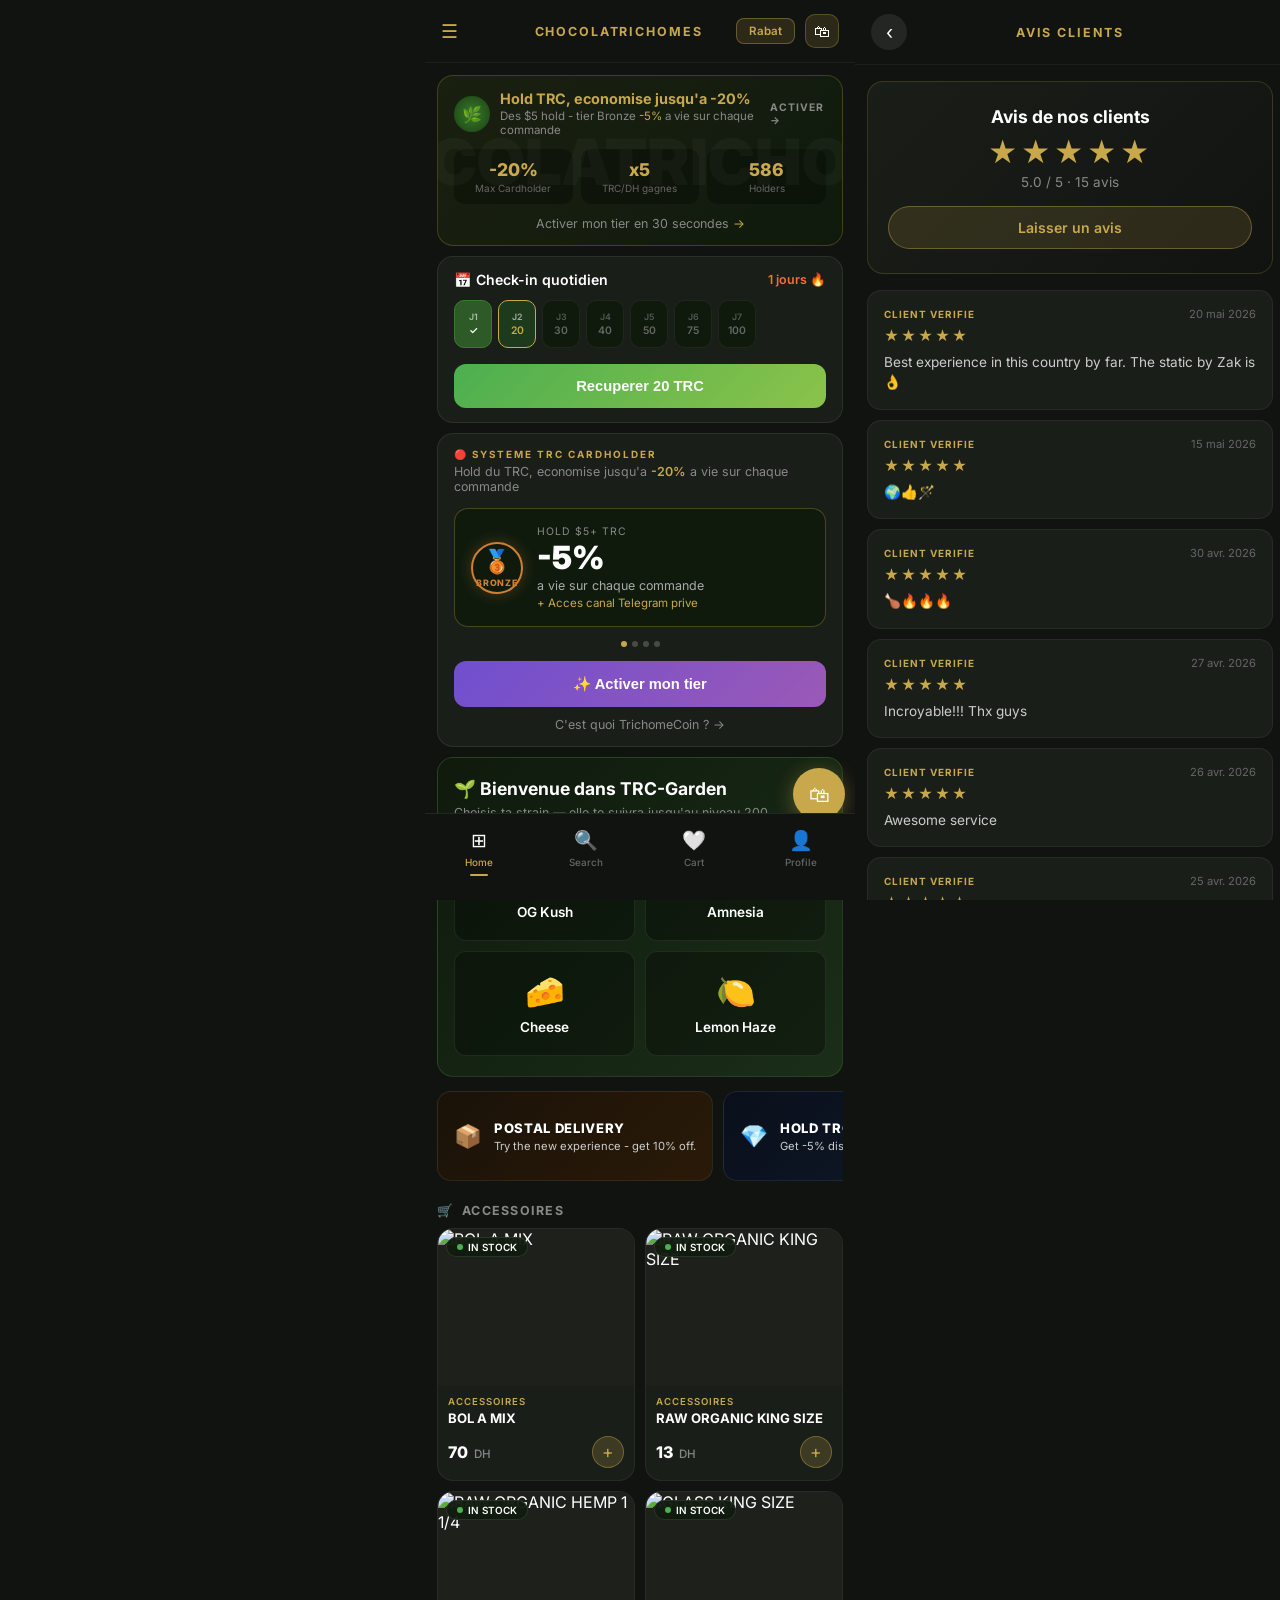
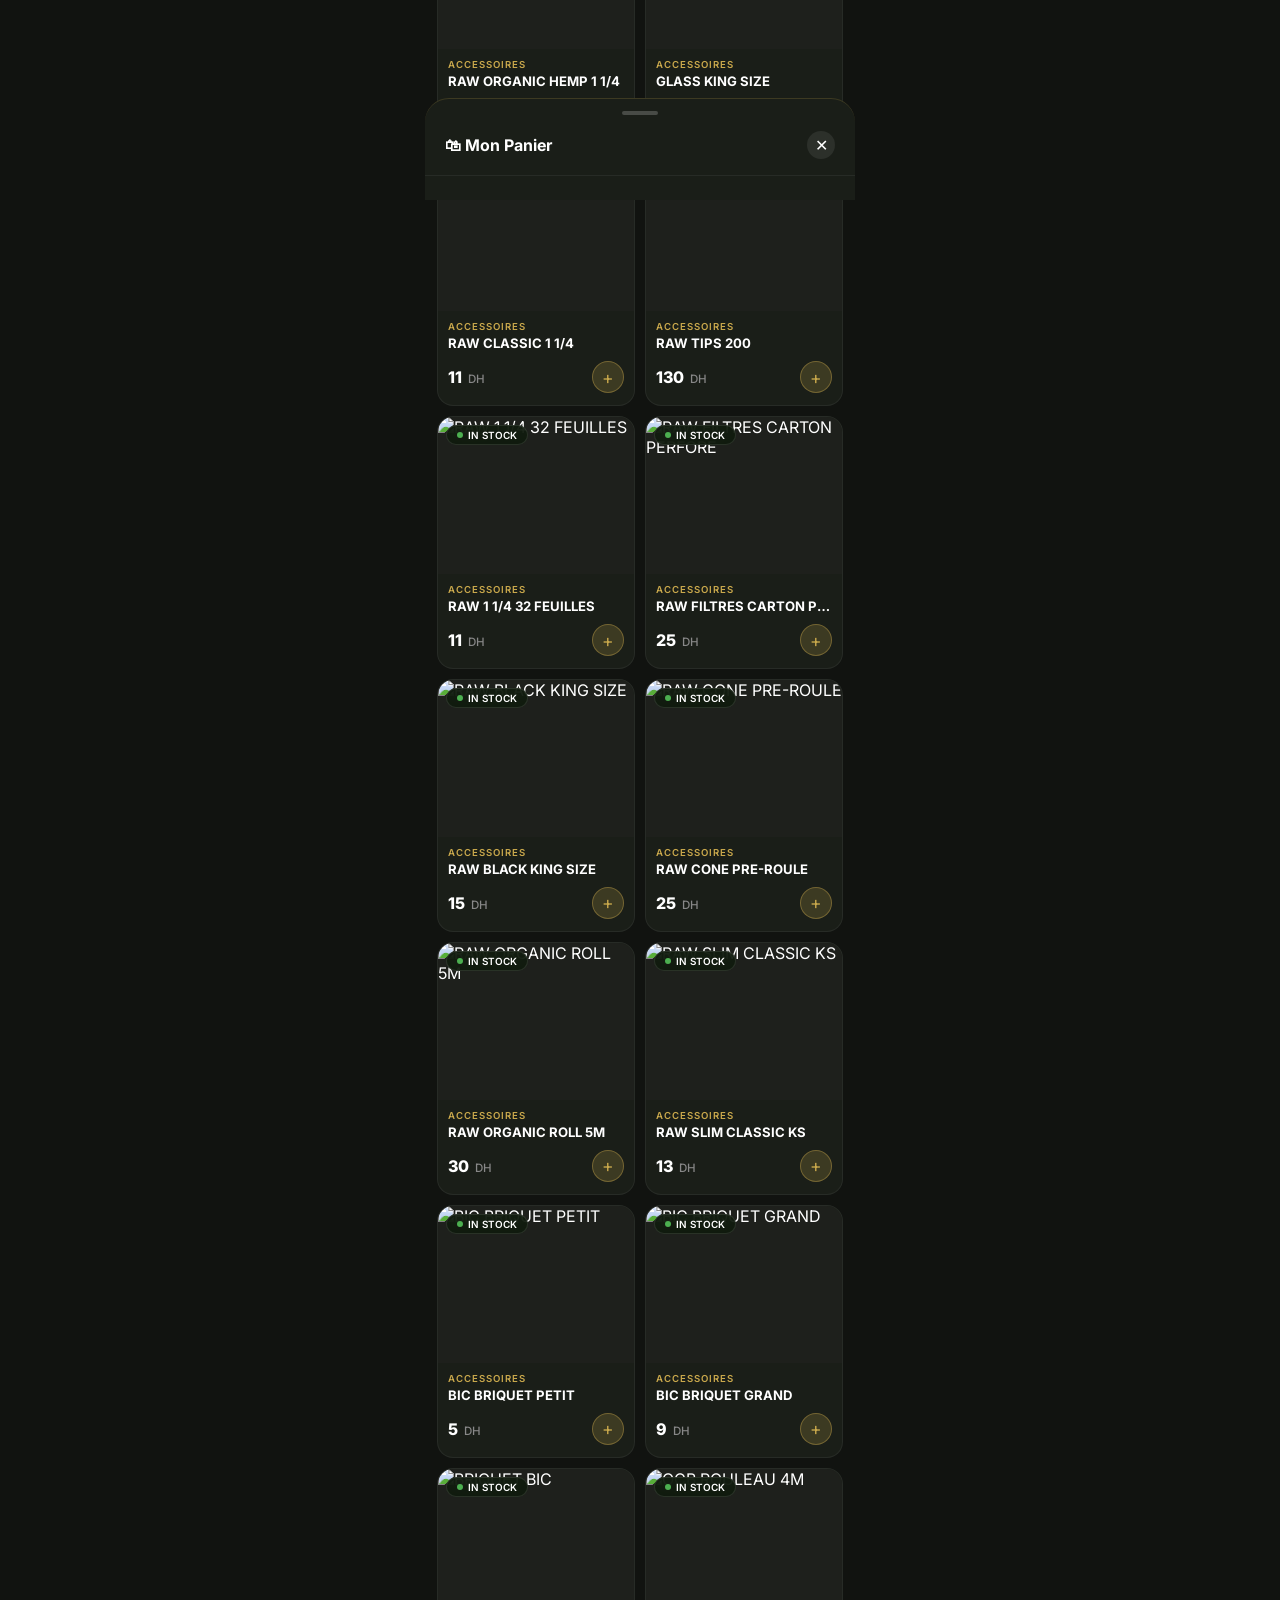
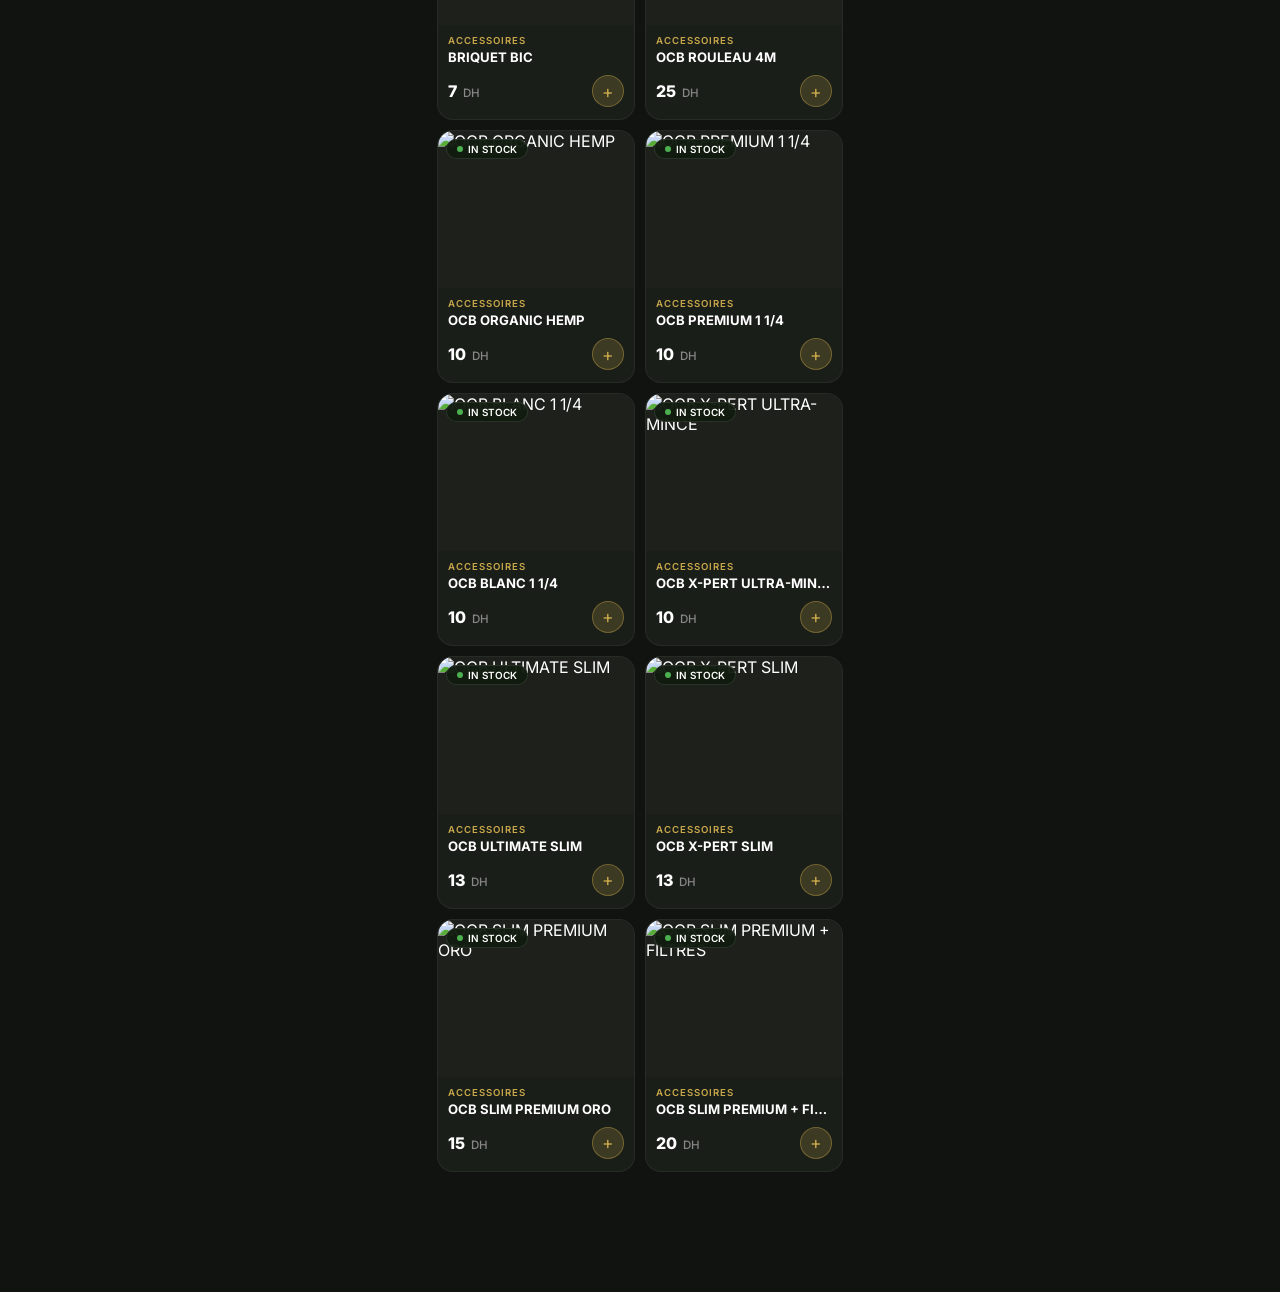
==== commit d914c361: "Rename index-3.html to index.html" ====
--- a/index.html
+++ b/index.html
@@ -9,160 +9,94 @@
     *{margin:0;padding:0;box-sizing:border-box;-webkit-tap-highlight-color:transparent;}
     html,body{background:#111310;color:#fff;font-family:'Inter',sans-serif;max-width:430px;margin:0 auto;min-height:100vh;overflow-x:hidden;}
 
-    /* ── HEADER ── */
+    /* HEADER */
     .header{display:flex;align-items:center;justify-content:space-between;padding:14px 16px;position:sticky;top:0;z-index:200;background:#111310;border-bottom:1px solid rgba(255,255,255,0.05);}
     .header-logo{font-size:0.78rem;font-weight:700;letter-spacing:0.15em;color:#c9a84c;text-transform:uppercase;flex:1;text-align:center;}
     .header-left,.header-right{display:flex;align-items:center;gap:10px;min-width:60px;}
     .header-right{justify-content:flex-end;}
     .btn-rabat{background:rgba(201,168,76,0.15);border:1px solid rgba(201,168,76,0.4);color:#c9a84c;font-size:0.72rem;font-weight:600;padding:5px 12px;border-radius:8px;cursor:pointer;}
-    .btn-cart-header{
-      background:rgba(201,168,76,0.15);
-      border:1px solid rgba(201,168,76,0.3);
-      width:34px;
-      height:34px;
-      border-radius:10px;
-      display:flex;
-      align-items:center;
-      justify-content:center;
-      font-size:1rem;
-      cursor:pointer;
-      position:relative;
-    }
-    .cart-badge{
-      position:absolute;
-      top:-5px;
-      right:-5px;
-      background:#c9a84c;
-      color:#111;
-      font-size:0.55rem;
-      font-weight:800;
-      width:16px;
-      height:16px;
-      border-radius:50%;
-      display:none;
-      align-items:center;
-      justify-content:center;
-    }
+    .btn-cart-h{background:rgba(201,168,76,0.15);border:1px solid rgba(201,168,76,0.3);width:34px;height:34px;border-radius:10px;display:flex;align-items:center;justify-content:center;font-size:1rem;cursor:pointer;position:relative;}
+    .cart-badge{position:absolute;top:-5px;right:-5px;background:#c9a84c;color:#111;font-size:0.55rem;font-weight:800;width:16px;height:16px;border-radius:50%;display:none;align-items:center;justify-content:center;}
     .hamburger{font-size:1.2rem;cursor:pointer;color:#c9a84c;}
 
-    /* ── SIDE MENU ── */
+    /* OVERLAY + SIDE MENU */
     .overlay{position:fixed;inset:0;background:rgba(0,0,0,0.6);z-index:300;opacity:0;pointer-events:none;transition:opacity 0.3s;}
     .overlay.open{opacity:1;pointer-events:all;}
-    .side-menu{
-      position:fixed;
-      top:0;
-      left:-100%;
-      width:75%;
-      max-width:300px;
-      height:100%;
-      background:#0f1a0d;
-      z-index:400;
-      transition:left 0.3s cubic-bezier(0.4,0,0.2,1);
-      overflow-y:auto;
-      border-right:1px solid rgba(201,168,76,0.15);
-    }
+    .side-menu{position:fixed;top:0;left:-100%;width:75%;max-width:300px;height:100%;background:#0f1a0d;z-index:400;transition:left 0.3s cubic-bezier(0.4,0,0.2,1);overflow-y:auto;border-right:1px solid rgba(201,168,76,0.15);}
     .side-menu.open{left:0;}
-    .side-menu-header{padding:20px 20px 16px;border-bottom:1px solid rgba(255,255,255,0.06);}
+    .side-menu-hdr{padding:20px 20px 16px;border-bottom:1px solid rgba(255,255,255,0.06);}
     .side-menu-logo{font-size:0.78rem;font-weight:700;letter-spacing:0.15em;color:#c9a84c;text-transform:uppercase;}
     .side-menu-sub{font-size:0.7rem;color:#666;margin-top:3px;}
     .menu-item{display:flex;align-items:center;gap:14px;padding:14px 20px;cursor:pointer;transition:background 0.15s;border-bottom:1px solid rgba(255,255,255,0.03);}
     .menu-item:hover,.menu-item.active{background:rgba(201,168,76,0.08);}
-    .menu-item.active .menu-item-label{color:#c9a84c;font-weight:600;}
+    .menu-item.active .menu-lbl{color:#c9a84c;font-weight:600;}
     .menu-icon{width:32px;height:32px;background:rgba(255,255,255,0.06);border-radius:8px;display:flex;align-items:center;justify-content:center;font-size:0.9rem;flex-shrink:0;}
     .menu-item.active .menu-icon{background:rgba(201,168,76,0.15);}
-    .menu-item-label{font-size:0.88rem;font-weight:500;color:#ccc;}
-
-    /* ── HOME BLOCKS ── */
+    .menu-lbl{font-size:0.88rem;font-weight:500;color:#ccc;}
+
+    /* TRC BLOCK */
     .trc-block{margin:12px 12px 0;background:linear-gradient(135deg,#1a2010,#0f1a0d);border:1px solid rgba(201,168,76,0.25);border-radius:16px;padding:14px 16px;position:relative;overflow:hidden;}
-    .trc-block::before{
-      content:'CHOCOLATRICHOMES';
-      position:absolute;
-      font-size:4rem;
-      font-weight:900;
-      color:rgba(255,255,255,0.03);
-      top:50%;
-      left:50%;
-      transform:translate(-50%,-50%);
-      white-space:nowrap;
-      pointer-events:none;
-    }
-    .trc-header{display:flex;align-items:center;gap:10px;margin-bottom:12px;}
+    .trc-block::before{content:'CHOCOLATRICHOMES';position:absolute;font-size:4rem;font-weight:900;color:rgba(255,255,255,0.03);top:50%;left:50%;transform:translate(-50%,-50%);white-space:nowrap;pointer-events:none;}
+    .trc-hdr{display:flex;align-items:center;gap:10px;margin-bottom:12px;}
     .trc-icon{width:36px;height:36px;background:radial-gradient(circle,#3a7a30,#1a4010);border-radius:50%;display:flex;align-items:center;justify-content:center;font-size:1rem;flex-shrink:0;}
     .trc-title{font-size:0.9rem;font-weight:700;color:#c9a84c;}
     .trc-sub{font-size:0.72rem;color:#888;margin-top:2px;}
-    .trc-activate{margin-left:auto;font-size:0.65rem;font-weight:700;color:#888;letter-spacing:0.1em;}
+    .trc-act{margin-left:auto;font-size:0.65rem;font-weight:700;color:#888;letter-spacing:0.1em;}
     .trc-stats{display:grid;grid-template-columns:1fr 1fr 1fr;gap:8px;margin-bottom:12px;}
     .trc-stat{background:rgba(0,0,0,0.3);border-radius:10px;padding:10px;text-align:center;}
     .trc-stat-val{font-size:1.1rem;font-weight:800;color:#c9a84c;}
-    .trc-stat-label{font-size:0.62rem;color:#666;margin-top:2px;}
+    .trc-stat-lbl{font-size:0.62rem;color:#666;margin-top:2px;}
     .trc-link{font-size:0.78rem;color:#888;text-align:center;cursor:pointer;display:block;}
     .trc-link span{color:#c9a84c;}
+
+    /* CHECKIN */
     .checkin-card{margin:10px 12px 0;background:#1a1e18;border:1px solid rgba(255,255,255,0.08);border-radius:16px;padding:14px 16px;}
-    .checkin-header{display:flex;align-items:center;justify-content:space-between;margin-bottom:12px;}
+    .checkin-hdr{display:flex;align-items:center;justify-content:space-between;margin-bottom:12px;}
     .checkin-title{font-size:0.88rem;font-weight:600;}
     .checkin-streak{font-size:0.78rem;color:#ff6b35;font-weight:600;}
     .checkin-days{display:flex;gap:6px;margin-bottom:14px;overflow-x:auto;padding-bottom:2px;}
     .checkin-days::-webkit-scrollbar{display:none;}
-    .day-box{
-      min-width:38px;
-      height:48px;
-      border-radius:10px;
-      display:flex;
-      flex-direction:column;
-      align-items:center;
-      justify-content:center;
-      font-size:0.65rem;
-      font-weight:600;
-      color:#666;
-      background:#0f1a0d;
-      border:1px solid rgba(255,255,255,0.06);
-      flex-shrink:0;
-      gap:2px;
-    }
+    .day-box{min-width:38px;height:48px;border-radius:10px;display:flex;flex-direction:column;align-items:center;justify-content:center;font-size:0.65rem;font-weight:600;color:#666;background:#0f1a0d;border:1px solid rgba(255,255,255,0.06);flex-shrink:0;gap:2px;}
     .day-box.done{background:#2d5a27;color:white;border-color:#3a7a30;}
     .day-box.active{background:#1e3a1c;color:#c9a84c;border-color:#c9a84c;}
-    .day-label{font-size:0.55rem;color:#555;}
-    .day-box.done .day-label,.day-box.active .day-label{color:rgba(255,255,255,0.6);}
+    .day-lbl{font-size:0.55rem;color:#555;}
+    .day-box.done .day-lbl,.day-box.active .day-lbl{color:rgba(255,255,255,0.6);}
     .btn-claim{width:100%;background:linear-gradient(135deg,#4CAF50,#8BC34A);border:none;border-radius:12px;padding:14px;font-size:0.92rem;font-weight:700;color:white;cursor:pointer;}
+
+    /* TIER SECTION */
     .tier-section{margin:10px 12px 0;background:#1a1e18;border:1px solid rgba(255,255,255,0.08);border-radius:16px;padding:14px 16px;}
-    .tier-label{font-size:0.62rem;letter-spacing:0.2em;text-transform:uppercase;color:#c9a84c;font-weight:700;margin-bottom:4px;}
+    .tier-lbl{font-size:0.62rem;letter-spacing:0.2em;text-transform:uppercase;color:#c9a84c;font-weight:700;margin-bottom:4px;}
     .tier-desc{font-size:0.78rem;color:#888;margin-bottom:14px;}
     .tier-desc span{color:#c9a84c;font-weight:600;}
-    .tier-card{background:#0f1a0d;border:1px solid rgba(201,168,76,0.3);border-radius:14px;padding:16px;display:flex;align-items:center;gap:14px;margin-bottom:14px;}
-    .tier-badge{
-      width:52px;
-      height:52px;
-      border-radius:50%;
-      display:flex;
-      flex-direction:column;
-      align-items:center;
-      justify-content:center;
-      flex-shrink:0;
-      font-size:1.5rem;
-      border:2px solid #cd7f32;
-      box-shadow:0 0 15px rgba(205,127,50,0.3);
-    }
+    .tier-cards-wrap{overflow:hidden;margin-bottom:14px;}
+    .tier-card{background:#0f1a0d;border:1px solid rgba(201,168,76,0.3);border-radius:14px;padding:16px;display:flex;align-items:center;gap:14px;display:none;}
+    .tier-card.active{display:flex;}
+    .tier-badge{width:52px;height:52px;border-radius:50%;display:flex;flex-direction:column;align-items:center;justify-content:center;flex-shrink:0;font-size:1.4rem;border:2px solid #cd7f32;box-shadow:0 0 15px rgba(205,127,50,0.3);}
+    .tier-badge.silver{border-color:#C0C0C0;box-shadow:0 0 15px rgba(192,192,192,0.3);}
+    .tier-badge.gold{border-color:#FFD700;box-shadow:0 0 15px rgba(255,215,0,0.3);}
+    .tier-badge.platinum{border-color:#8A2BE2;box-shadow:0 0 15px rgba(138,43,226,0.3);}
     .tier-name{font-size:0.55rem;color:#cd7f32;font-weight:800;letter-spacing:0.08em;margin-top:2px;}
     .tier-info .tier-hold{font-size:0.65rem;color:#888;text-transform:uppercase;letter-spacing:0.1em;margin-bottom:4px;}
-    .tier-info .tier-discount{font-size:2rem;font-weight:900;color:white;line-height:1;}
+    .tier-info .tier-disc{font-size:2rem;font-weight:900;color:white;line-height:1;}
     .tier-info .tier-sub{font-size:0.78rem;color:#aaa;margin-top:4px;}
     .tier-info .tier-perk{font-size:0.72rem;color:#c9a84c;margin-top:3px;}
     .dots{display:flex;justify-content:center;gap:5px;margin-bottom:14px;}
-    .dot{width:6px;height:6px;border-radius:50%;background:rgba(255,255,255,0.2);}
+    .dot{width:6px;height:6px;border-radius:50%;background:rgba(255,255,255,0.2);cursor:pointer;}
     .dot.active{background:#c9a84c;}
-    .btn-activate{
-      width:100%;
-      background:linear-gradient(135deg,#6f4fcf,#9b59b6);
-      border:none;
-      border-radius:12px;
-      padding:14px;
-      font-size:0.92rem;
-      font-weight:700;
-      color:white;
-      cursor:pointer;
-      margin-bottom:10px;
-    }
-    .trichomecoin-link{font-size:0.78rem;color:#888;text-align:center;display:block;cursor:pointer;text-decoration:none;}
+    .btn-activate{width:100%;background:linear-gradient(135deg,#6f4fcf,#9b59b6);border:none;border-radius:12px;padding:14px;font-size:0.92rem;font-weight:700;color:white;cursor:pointer;margin-bottom:10px;}
+    .trc-coin-link{font-size:0.78rem;color:#888;text-align:center;display:block;cursor:pointer;text-decoration:none;}
+
+    /* TRC GARDEN */
+    .garden-block{margin:10px 12px 0;background:linear-gradient(135deg,#0f1a0d,#1a2e18);border:1px solid rgba(74,140,63,0.3);border-radius:16px;padding:20px 16px;}
+    .garden-title{font-size:1.1rem;font-weight:700;margin-bottom:6px;}
+    .garden-sub{font-size:0.78rem;color:#888;margin-bottom:16px;}
+    .garden-grid{display:grid;grid-template-columns:1fr 1fr;gap:10px;}
+    .garden-item{background:rgba(0,0,0,0.3);border:1px solid rgba(255,255,255,0.08);border-radius:12px;padding:20px 10px;text-align:center;cursor:pointer;transition:background 0.2s;}
+    .garden-item:hover{background:rgba(74,140,63,0.15);}
+    .garden-item-emoji{font-size:2rem;margin-bottom:8px;display:block;}
+    .garden-item-name{font-size:0.85rem;font-weight:600;}
+
+    /* PROMO BANNERS */
     .promo-banners{margin:14px 12px 0;display:flex;gap:10px;overflow-x:auto;padding-bottom:4px;}
     .promo-banners::-webkit-scrollbar{display:none;}
     .promo-banner{min-width:260px;height:90px;border-radius:14px;flex-shrink:0;border:1px solid rgba(255,255,255,0.08);display:flex;align-items:center;padding:14px 16px;gap:12px;}
@@ -170,156 +104,123 @@
     .promo-title{font-size:0.82rem;font-weight:800;letter-spacing:0.05em;text-transform:uppercase;}
     .promo-sub{font-size:0.7rem;color:#ccc;margin-top:3px;}
 
-    /* ── GRID ── */
-    .section-header{display:flex;align-items:center;gap:8px;padding:18px 12px 10px;font-size:0.78rem;font-weight:700;color:#888;letter-spacing:0.1em;text-transform:uppercase;}
+    /* PRODUCTS */
+    .section-hdr{display:flex;align-items:center;gap:8px;padding:18px 12px 10px;font-size:0.78rem;font-weight:700;color:#888;letter-spacing:0.1em;text-transform:uppercase;}
     .products-grid{display:grid;grid-template-columns:1fr 1fr;gap:10px;padding:0 12px 120px;}
     .product-card{background:#1a1e18;border-radius:16px;overflow:hidden;border:1px solid rgba(255,255,255,0.06);cursor:pointer;transition:transform 0.15s;}
     .product-card:active{transform:scale(0.97);}
+    .product-card.out-of-stock{opacity:0.6;}
     .product-img-wrap{position:relative;width:100%;padding-top:80%;background:#1e201c;overflow:hidden;}
     .product-img-wrap img{position:absolute;inset:0;width:100%;height:100%;object-fit:cover;}
-    .badge-stock{
-      position:absolute;
-      top:8px;
-      left:8px;
-      background:rgba(15,26,13,0.9);
-      border:1px solid rgba(255,255,255,0.1);
-      border-radius:100px;
-      padding:3px 10px;
-      font-size:0.62rem;
-      font-weight:600;
-      display:flex;
-      align-items:center;
-      gap:5px;
-      backdrop-filter:blur(8px);
-      z-index:2;
-    }
+    .badge-stock{position:absolute;top:8px;left:8px;background:rgba(15,26,13,0.9);border:1px solid rgba(255,255,255,0.1);border-radius:100px;padding:3px 10px;font-size:0.62rem;font-weight:600;display:flex;align-items:center;gap:5px;backdrop-filter:blur(8px);z-index:2;}
+    .badge-stock.out{background:rgba(30,0,0,0.9);}
     .dot-green{width:6px;height:6px;border-radius:50%;background:#4CAF50;flex-shrink:0;}
+    .dot-red{width:6px;height:6px;border-radius:50%;background:#f44336;flex-shrink:0;}
+    .dot-orange{width:6px;height:6px;border-radius:50%;background:#ff9800;flex-shrink:0;}
+    .badge-discount{position:absolute;top:8px;right:8px;background:#e53935;color:white;font-size:0.62rem;font-weight:800;padding:3px 8px;border-radius:6px;z-index:2;}
+    .badge-last{position:absolute;top:8px;right:8px;background:rgba(255,152,0,0.9);color:white;font-size:0.62rem;font-weight:700;padding:3px 8px;border-radius:6px;z-index:2;}
+    .play-btn{position:absolute;top:8px;right:8px;background:rgba(0,0,0,0.5);color:white;width:24px;height:24px;border-radius:50%;display:flex;align-items:center;justify-content:center;font-size:0.7rem;z-index:2;}
     .product-info{padding:10px 10px 12px;}
     .product-cat{font-size:0.6rem;color:#c9a84c;font-weight:600;text-transform:uppercase;letter-spacing:0.1em;margin-bottom:3px;}
     .product-name{font-size:0.82rem;font-weight:700;color:#fff;margin-bottom:10px;white-space:nowrap;overflow:hidden;text-overflow:ellipsis;}
     .product-footer{display:flex;align-items:center;justify-content:space-between;}
     .product-price{font-size:1rem;font-weight:800;color:#fff;}
-    .product-price .currency{font-size:0.72rem;font-weight:500;color:#888;margin-left:3px;}
-    .btn-add{
-      width:32px;
-      height:32px;
-      background:rgba(201,168,76,0.2);
-      border:1px solid rgba(201,168,76,0.4);
-      border-radius:50%;
-      display:flex;
-      align-items:center;
-      justify-content:center;
-      font-size:1.1rem;
-      color:#c9a84c;
-      cursor:pointer;
-      flex-shrink:0;
-      transition:all 0.2s;
-    }
+    .product-price-old{font-size:0.72rem;color:#888;text-decoration:line-through;margin-right:4px;}
+    .product-price .unit{font-size:0.72rem;font-weight:500;color:#888;margin-left:3px;}
+    .btn-add{width:32px;height:32px;background:rgba(201,168,76,0.2);border:1px solid rgba(201,168,76,0.4);border-radius:50%;display:flex;align-items:center;justify-content:center;font-size:1.1rem;color:#c9a84c;cursor:pointer;flex-shrink:0;transition:all 0.2s;}
     .btn-add:active{transform:scale(0.85);}
     .btn-add.added{background:#c9a84c;color:#111;border-color:#c9a84c;}
-
-    /* ── DETAIL PAGE ── */
+    .btn-add.disabled{opacity:0.3;cursor:not-allowed;}
+
+    /* AVIS */
+    .avis-section{padding:0 12px 20px;}
+    .avis-hero{background:linear-gradient(135deg,#1a1e18,#111310);border:1px solid rgba(201,168,76,0.2);border-radius:16px;padding:24px 20px;text-align:center;margin-bottom:16px;}
+    .avis-hero-title{font-size:1.1rem;font-weight:700;margin-bottom:8px;}
+    .avis-stars-big{font-size:1.8rem;color:#c9a84c;letter-spacing:4px;margin-bottom:4px;}
+    .avis-score{font-size:0.85rem;color:#888;margin-bottom:16px;}
+    .btn-avis{background:rgba(201,168,76,0.15);border:1px solid rgba(201,168,76,0.4);color:#c9a84c;font-size:0.88rem;font-weight:600;padding:12px 28px;border-radius:100px;cursor:pointer;}
+    .review-card{background:#1a1e18;border:1px solid rgba(255,255,255,0.06);border-radius:14px;padding:16px;margin-bottom:10px;}
+    .review-header{display:flex;justify-content:space-between;align-items:center;margin-bottom:6px;}
+    .review-verified{font-size:0.62rem;font-weight:700;color:#c9a84c;letter-spacing:0.1em;}
+    .review-date{font-size:0.7rem;color:#666;}
+    .review-stars{color:#c9a84c;font-size:0.9rem;letter-spacing:2px;margin-bottom:8px;}
+    .review-text{font-size:0.85rem;color:#ccc;line-height:1.5;}
+
+    /* DETAIL PAGE */
     #detailPage{position:fixed;inset:0;background:#111310;z-index:600;overflow-y:auto;transform:translateX(100%);transition:transform 0.35s cubic-bezier(0.4,0,0.2,1);max-width:430px;margin:0 auto;}
     #detailPage.open{transform:translateX(0);}
     .detail-topbar{display:flex;align-items:center;justify-content:space-between;padding:14px 16px;position:sticky;top:0;background:#111310;z-index:10;border-bottom:1px solid rgba(255,255,255,0.05);}
-    .detail-back{width:36px;height:36px;background:rgba(255,255,255,0.08);border-radius:50%;display:flex;align-items:center;justify-content:center;cursor:pointer;font-size:1rem;}
+    .detail-back{width:36px;height:36px;background:rgba(255,255,255,0.08);border-radius:50%;display:flex;align-items:center;justify-content:center;cursor:pointer;font-size:1.2rem;}
     .detail-topbar-title{font-size:0.78rem;font-weight:700;letter-spacing:0.15em;color:#c9a84c;text-transform:uppercase;}
     .detail-fav{width:36px;height:36px;background:rgba(255,255,255,0.08);border-radius:50%;display:flex;align-items:center;justify-content:center;cursor:pointer;font-size:1rem;}
     .detail-img{width:100%;aspect-ratio:4/3;object-fit:cover;background:#1e201c;}
-    .detail-body{background:linear-gradient(180deg,#1a1e18 0%,#111310 100%);border-radius:24px 24px 0 0;margin-top:-20px;padding:24px 20px 0;position:relative;}
-    .detail-name{font-size:1.6rem;font-weight:800;color:#fff;line-height:1.15;margin-bottom:6px;}
-    .detail-price-inline{font-size:1.4rem;font-weight:800;color:#c9a84c;margin-bottom:2px;}
+    .detail-body{background:linear-gradient(180deg,#1a1e18,#111310);border-radius:24px 24px 0 0;margin-top:-20px;padding:24px 20px 0;}
+    .detail-name-row{display:flex;justify-content:space-between;align-items:flex-start;margin-bottom:4px;}
+    .detail-name{font-size:1.5rem;font-weight:800;color:#fff;line-height:1.15;flex:1;}
+    .detail-price-top{font-size:1.3rem;font-weight:800;color:#c9a84c;margin-left:10px;white-space:nowrap;}
     .detail-type-label{font-size:0.72rem;font-weight:700;letter-spacing:0.15em;text-transform:uppercase;color:#c9a84c;margin-bottom:16px;}
     .detail-tags{display:flex;gap:10px;margin-bottom:20px;flex-wrap:wrap;}
-    .detail-tag{
-      background:rgba(255,255,255,0.06);
-      border:1px solid rgba(255,255,255,0.12);
-      border-radius:100px;
-      padding:6px 14px;
-      font-size:0.75rem;
-      font-weight:600;
-      color:#ccc;
-      display:flex;
-      align-items:center;
-      gap:6px;
-    }
-    .detail-tag .tag-meta{font-size:0.62rem;color:#666;font-weight:400;margin-left:2px;}
+    .detail-tag{background:rgba(255,255,255,0.06);border:1px solid rgba(255,255,255,0.12);border-radius:100px;padding:6px 14px;font-size:0.75rem;font-weight:600;color:#ccc;display:flex;align-items:center;gap:6px;}
+    .tag-meta{font-size:0.62rem;color:#666;font-weight:400;margin-left:2px;}
     .detail-desc{font-size:0.85rem;color:#888;line-height:1.7;margin-bottom:20px;border-bottom:1px solid rgba(255,255,255,0.06);padding-bottom:20px;}
     .detail-type-row{display:flex;align-items:center;gap:12px;padding:16px 0;border-bottom:1px solid rgba(255,255,255,0.06);}
     .detail-type-icon{font-size:1.4rem;}
     .detail-type-meta{font-size:0.62rem;color:#888;text-transform:uppercase;letter-spacing:0.1em;}
     .detail-type-val{font-size:0.9rem;font-weight:600;color:#fff;margin-top:2px;}
     .qty-label{font-size:0.65rem;letter-spacing:0.2em;text-transform:uppercase;color:#888;margin:20px 0 10px;}
-    .qty-selector{background:#1e201c;border:1px solid rgba(201,168,76,0.3);border-radius:14px;padding:16px;text-align:center;cursor:pointer;margin-bottom:24px;}
-    .qty-selector .qty-x{font-size:1.1rem;font-weight:800;color:#fff;}
-    .qty-selector .qty-dh{font-size:0.82rem;color:#888;margin-top:4px;}
-    .avis-title{font-size:1rem;font-weight:700;margin-bottom:12px;}
+    .qty-selector{background:#1e201c;border:1px solid rgba(201,168,76,0.3);border-radius:14px;padding:16px;text-align:center;cursor:pointer;margin-bottom:24px;transition:background 0.2s;}
+    .qty-selector:hover{background:rgba(201,168,76,0.08);}
+    .qty-x{font-size:1.1rem;font-weight:800;color:#fff;}
+    .qty-dh{font-size:0.82rem;color:#888;margin-top:4px;}
+    .avis-title-sm{font-size:1rem;font-weight:700;margin-bottom:12px;}
     .avis-empty{background:rgba(255,255,255,0.04);border-radius:12px;padding:20px;text-align:center;font-size:0.82rem;color:#666;margin-bottom:12px;}
-    .avis-link{
-      color:#c9a84c;
-      font-size:0.82rem;
-      font-weight:600;
-      cursor:pointer;
-      display:block;
-      text-align:center;
-      padding:14px;
-      border:1px dashed rgba(201,168,76,0.3);
-      border-radius:12px;
-      margin-bottom:100px;
-    }
-
-    /* ── DETAIL BOTTOM BAR ── */
-    .detail-bottom{position:sticky;bottom:0;left:0;right:0;background:linear-gradient(to top,#111310 80%,transparent);padding:16px 20px 30px;display:flex;align-items:center;gap:12px;}
-    .detail-cart-icon{
-      width:48px;
-      height:48px;
-      background:#1e201c;
-      border:1px solid rgba(201,168,76,0.3);
-      border-radius:14px;
-      display:flex;
-      align-items:center;
-      justify-content:center;
-      font-size:1.2rem;
-      cursor:pointer;
-      flex-shrink:0;
-      position:relative;
-    }
-    .btn-add-to-cart{
-      flex:1;
-      background:linear-gradient(135deg,#c9a84c,#e8c97a);
-      border:none;
-      border-radius:14px;
-      padding:16px;
-      font-size:0.88rem;
-      font-weight:800;
-      color:#111;
-      cursor:pointer;
-      letter-spacing:0.08em;
-      text-transform:uppercase;
-      transition:all 0.2s;
-    }
-    .btn-add-to-cart:active{transform:scale(0.97);}
+    .avis-link{color:#c9a84c;font-size:0.82rem;font-weight:600;cursor:pointer;display:block;text-align:center;padding:14px;border:1px dashed rgba(201,168,76,0.3);border-radius:12px;margin-bottom:100px;}
+    .detail-bottom{position:sticky;bottom:0;background:linear-gradient(to top,#111310 80%,transparent);padding:16px 20px 30px;display:flex;align-items:center;gap:12px;}
+    .detail-cart-icon{width:48px;height:48px;background:#1e201c;border:1px solid rgba(201,168,76,0.3);border-radius:14px;display:flex;align-items:center;justify-content:center;font-size:1.2rem;cursor:pointer;flex-shrink:0;position:relative;}
+    .btn-add-to-cart{flex:1;background:linear-gradient(135deg,#c9a84c,#e8c97a);border:none;border-radius:14px;padding:16px;font-size:0.88rem;font-weight:800;color:#111;cursor:pointer;letter-spacing:0.08em;text-transform:uppercase;transition:all 0.2s;}
     .btn-add-to-cart.added{background:linear-gradient(135deg,#2d5a27,#4a8c3f);color:white;}
-
-    /* ── CART DRAWER ── */
-    .cart-drawer{
-      position:fixed;
-      bottom:-100%;
-      left:50%;
-      transform:translateX(-50%);
-      width:100%;
-      max-width:430px;
-      background:#1a1e18;
-      border-radius:24px 24px 0 0;
-      z-index:700;
-      transition:bottom 0.35s cubic-bezier(0.4,0,0.2,1);
-      border-top:1px solid rgba(201,168,76,0.2);
-      max-height:80vh;
-      overflow-y:auto;
-    }
+    .btn-add-to-cart.out{background:#333;color:#666;cursor:not-allowed;}
+
+    /* PROFILE PAGE */
+    #profilePage{position:fixed;inset:0;background:#111310;z-index:600;overflow-y:auto;transform:translateX(100%);transition:transform 0.35s cubic-bezier(0.4,0,0.2,1);max-width:430px;margin:0 auto;}
+    #profilePage.open{transform:translateX(0);}
+    .profile-topbar{display:flex;align-items:center;justify-content:space-between;padding:14px 16px;border-bottom:1px solid rgba(255,255,255,0.05);}
+    .profile-back{width:36px;height:36px;background:rgba(255,255,255,0.08);border-radius:50%;display:flex;align-items:center;justify-content:center;cursor:pointer;font-size:1.2rem;}
+    .profile-topbar-title{font-size:0.78rem;font-weight:700;letter-spacing:0.15em;color:#c9a84c;text-transform:uppercase;}
+    .profile-settings{width:36px;height:36px;background:rgba(255,255,255,0.08);border-radius:50%;display:flex;align-items:center;justify-content:center;cursor:pointer;font-size:1rem;}
+    .profile-body{padding:24px 16px;}
+    .profile-avatar{width:80px;height:80px;background:rgba(255,255,255,0.06);border-radius:50%;display:flex;align-items:center;justify-content:center;font-size:2rem;margin:0 auto 12px;}
+    .profile-name{text-align:center;font-size:1.3rem;font-weight:700;margin-bottom:8px;}
+    .profile-badge-row{display:flex;justify-content:center;margin-bottom:20px;}
+    .profile-badge{background:rgba(255,255,255,0.08);border-radius:100px;padding:5px 16px;font-size:0.72rem;color:#888;}
+    .seed-card{background:#1a1e18;border:1px solid rgba(255,255,255,0.08);border-radius:14px;padding:16px;margin-bottom:12px;}
+    .seed-label{font-size:0.72rem;font-weight:700;color:#4CAF50;letter-spacing:0.1em;display:flex;align-items:center;gap:6px;margin-bottom:4px;}
+    .seed-dh{font-size:0.85rem;color:#888;}
+    .seed-next{font-size:0.72rem;color:#888;}
+    .seed-rewards{float:right;background:#1a3a1a;color:#4CAF50;font-size:0.65rem;font-weight:700;padding:4px 10px;border-radius:100px;}
+    .stats-grid{display:grid;grid-template-columns:1fr 1fr 1fr;gap:10px;margin-bottom:12px;}
+    .stat-box{background:#1a1e18;border:1px solid rgba(255,255,255,0.06);border-radius:12px;padding:14px;text-align:center;}
+    .stat-val{font-size:1.3rem;font-weight:800;color:#c9a84c;}
+    .stat-lbl{font-size:0.62rem;color:#666;margin-top:3px;text-transform:uppercase;letter-spacing:0.1em;}
+    .stat-val.streak{color:#ff6b35;}
+    .info-row{background:#1a1e18;border:1px solid rgba(255,255,255,0.06);border-radius:12px;padding:14px 16px;display:flex;align-items:center;gap:12px;margin-bottom:10px;}
+    .info-row-icon{width:36px;height:36px;background:rgba(201,168,76,0.1);border-radius:10px;display:flex;align-items:center;justify-content:center;font-size:1rem;flex-shrink:0;}
+    .info-row-meta{font-size:0.62rem;color:#888;text-transform:uppercase;letter-spacing:0.1em;}
+    .info-row-val{font-size:0.9rem;font-weight:600;color:#c9a84c;margin-top:2px;}
+    .section-lbl-small{font-size:0.65rem;color:#888;letter-spacing:0.2em;text-transform:uppercase;padding:16px 0 8px;border-top:1px solid rgba(255,255,255,0.05);margin-top:8px;}
+    .lang-row{display:flex;gap:10px;margin-bottom:16px;}
+    .lang-btn{flex:1;background:rgba(255,255,255,0.06);border:1px solid rgba(255,255,255,0.1);border-radius:10px;padding:10px;text-align:center;font-size:0.82rem;font-weight:600;cursor:pointer;}
+    .lang-btn.active{background:rgba(201,168,76,0.15);border-color:rgba(201,168,76,0.4);color:#c9a84c;}
+
+    /* AVIS PAGE */
+    #avisPage{position:fixed;inset:0;background:#111310;z-index:600;overflow-y:auto;transform:translateX(100%);transition:transform 0.35s cubic-bezier(0.4,0,0.2,1);max-width:430px;margin:0 auto;}
+    #avisPage.open{transform:translateX(0);}
+
+    /* CART DRAWER */
+    .cart-drawer{position:fixed;bottom:-100%;left:50%;transform:translateX(-50%);width:100%;max-width:430px;background:#1a1e18;border-radius:24px 24px 0 0;z-index:700;transition:bottom 0.35s cubic-bezier(0.4,0,0.2,1);border-top:1px solid rgba(201,168,76,0.2);max-height:80vh;overflow-y:auto;}
     .cart-drawer.open{bottom:0;}
     .cart-handle{width:36px;height:4px;background:rgba(255,255,255,0.2);border-radius:2px;margin:12px auto 0;}
-    .cart-header{display:flex;align-items:center;justify-content:space-between;padding:16px 20px;border-bottom:1px solid rgba(255,255,255,0.06);}
+    .cart-hdr{display:flex;align-items:center;justify-content:space-between;padding:16px 20px;border-bottom:1px solid rgba(255,255,255,0.06);}
     .cart-title{font-size:1rem;font-weight:700;}
     .cart-close{width:28px;height:28px;background:rgba(255,255,255,0.08);border-radius:50%;display:flex;align-items:center;justify-content:center;cursor:pointer;}
     .cart-items{padding:12px 16px;}
@@ -329,98 +230,27 @@
     .cart-item-name{font-size:0.82rem;font-weight:600;white-space:nowrap;overflow:hidden;text-overflow:ellipsis;}
     .cart-item-price{font-size:0.78rem;color:#c9a84c;font-weight:700;margin-top:3px;}
     .cart-qty-ctrl{display:flex;align-items:center;gap:8px;}
-    .qty-btn{
-      width:26px;
-      height:26px;
-      border-radius:50%;
-      border:1px solid rgba(255,255,255,0.15);
-      background:rgba(255,255,255,0.06);
-      color:#fff;
-      font-size:0.9rem;
-      cursor:pointer;
-      display:flex;
-      align-items:center;
-      justify-content:center;
-    }
+    .qty-btn{width:26px;height:26px;border-radius:50%;border:1px solid rgba(255,255,255,0.15);background:rgba(255,255,255,0.06);color:#fff;font-size:0.9rem;cursor:pointer;display:flex;align-items:center;justify-content:center;}
     .qty-num{font-size:0.85rem;font-weight:700;min-width:16px;text-align:center;}
     .cart-empty{padding:40px 20px;text-align:center;color:#666;font-size:0.9rem;}
     .cart-footer{padding:16px 20px 30px;border-top:1px solid rgba(255,255,255,0.06);}
     .cart-total{display:flex;justify-content:space-between;align-items:center;margin-bottom:14px;}
-    .cart-total-label{font-size:0.88rem;color:#888;}
+    .cart-total-lbl{font-size:0.88rem;color:#888;}
     .cart-total-val{font-size:1.2rem;font-weight:800;color:#c9a84c;}
     .btn-checkout{width:100%;background:linear-gradient(135deg,#c9a84c,#e8c97a);border:none;border-radius:14px;padding:16px;font-size:0.95rem;font-weight:700;color:#111;cursor:pointer;}
 
-    /* ── FLOAT + TOAST + NAV ── */
-    .float-cart{
-      position:fixed;
-      bottom:80px;
-      right:calc(50% - 215px + 10px);
-      width:52px;
-      height:52px;
-      background:#c9a84c;
-      border-radius:50%;
-      display:flex;
-      align-items:center;
-      justify-content:center;
-      font-size:1.3rem;
-      box-shadow:0 4px 20px rgba(201,168,76,0.4);
-      cursor:pointer;
-      z-index:50;
-      transition:transform 0.2s;
-    }
+    /* FLOAT + TOAST + NAV */
+    .float-cart{position:fixed;bottom:80px;right:calc(50% - 215px + 10px);width:52px;height:52px;background:#c9a84c;border-radius:50%;display:flex;align-items:center;justify-content:center;font-size:1.3rem;box-shadow:0 4px 20px rgba(201,168,76,0.4);cursor:pointer;z-index:50;transition:transform 0.2s;}
     .float-cart:active{transform:scale(0.92);}
-    .float-badge{
-      position:absolute;
-      top:-4px;
-      right:-4px;
-      background:#ff4444;
-      color:#fff;
-      font-size:0.55rem;
-      font-weight:800;
-      width:18px;
-      height:18px;
-      border-radius:50%;
-      display:none;
-      align-items:center;
-      justify-content:center;
-    }
+    .float-badge{position:absolute;top:-4px;right:-4px;background:#ff4444;color:#fff;font-size:0.55rem;font-weight:800;width:18px;height:18px;border-radius:50%;display:none;align-items:center;justify-content:center;}
     @media(max-width:430px){.float-cart{right:10px;}}
-    .toast{
-      position:fixed;
-      bottom:90px;
-      left:50%;
-      transform:translateX(-50%) translateY(20px);
-      background:#2d5a27;
-      color:#fff;
-      padding:10px 20px;
-      border-radius:100px;
-      font-size:0.82rem;
-      font-weight:600;
-      opacity:0;
-      transition:all 0.3s;
-      pointer-events:none;
-      white-space:nowrap;
-      z-index:800;
-      border:1px solid rgba(74,140,63,0.5);
-    }
+    .toast{position:fixed;bottom:90px;left:50%;transform:translateX(-50%) translateY(20px);background:#2d5a27;color:#fff;padding:10px 20px;border-radius:100px;font-size:0.82rem;font-weight:600;opacity:0;transition:all 0.3s;pointer-events:none;white-space:nowrap;z-index:800;border:1px solid rgba(74,140,63,0.5);}
     .toast.show{opacity:1;transform:translateX(-50%) translateY(0);}
-    .bottom-nav{
-      position:fixed;
-      bottom:0;
-      left:50%;
-      transform:translateX(-50%);
-      width:100%;
-      max-width:430px;
-      background:#111310;
-      border-top:1px solid rgba(255,255,255,0.08);
-      display:flex;
-      padding:10px 0 20px;
-      z-index:100;
-    }
+    .bottom-nav{position:fixed;bottom:0;left:50%;transform:translateX(-50%);width:100%;max-width:430px;background:#111310;border-top:1px solid rgba(255,255,255,0.08);display:flex;padding:10px 0 20px;z-index:100;}
     .nav-item{flex:1;display:flex;flex-direction:column;align-items:center;gap:4px;cursor:pointer;padding:4px 0;}
     .nav-icon{font-size:1.2rem;}
-    .nav-label{font-size:0.62rem;color:#666;font-weight:500;}
-    .nav-item.active .nav-label{color:#c9a84c;}
+    .nav-lbl{font-size:0.62rem;color:#666;font-weight:500;}
+    .nav-item.active .nav-lbl{color:#c9a84c;}
     .nav-active-dot{width:18px;height:2px;background:#c9a84c;border-radius:2px;margin-top:2px;}
   </style>
 </head>
@@ -431,23 +261,23 @@
 
 <!-- SIDE MENU -->
 <div class="side-menu" id="sideMenu">
-  <div class="side-menu-header">
+  <div class="side-menu-hdr">
     <div class="side-menu-logo">CHOCOLATRICHOMES</div>
     <div class="side-menu-sub">ChocolaTrichoms&Terps</div>
   </div>
-  <div class="menu-item active" onclick="filterCat('Accessoires');closeAll()"><div class="menu-icon">💧</div><div class="menu-item-label">Accessoires</div></div>
-  <div class="menu-item" onclick="filterCat('HerbVape');closeAll()"><div class="menu-icon">⚡</div><div class="menu-item-label">HerbVape</div></div>
-  <div class="menu-item" onclick="filterCat('Most Wanted');closeAll()"><div class="menu-icon">⭐</div><div class="menu-item-label">Most Wanted</div></div>
-  <div class="menu-item" onclick="filterCat('Avis');closeAll()"><div class="menu-icon">💬</div><div class="menu-item-label">Avis</div></div>
-  <div class="menu-item" onclick="filterCat('TRC-Garden');closeAll()"><div class="menu-icon">🌱</div><div class="menu-item-label">TRC-Garden</div></div>
-  <div class="menu-item" onclick="filterCat('All');closeAll()"><div class="menu-icon">⊞</div><div class="menu-item-label">All</div></div>
-  <div class="menu-item" onclick="filterCat('Drysift');closeAll()"><div class="menu-icon">🕐</div><div class="menu-item-label">Drysift</div></div>
-  <div class="menu-item" onclick="filterCat('Frozen');closeAll()"><div class="menu-icon">❄️</div><div class="menu-item-label">Frozen</div></div>
-  <div class="menu-item" onclick="filterCat('Static');closeAll()"><div class="menu-icon">⚡</div><div class="menu-item-label">Static</div></div>
-  <div class="menu-item" onclick="filterCat(&quot;Ice O\'Lator&quot;);closeAll()"><div class="menu-icon">⭐</div><div class="menu-item-label">Ice O'Lator</div></div>
-  <div class="menu-item" onclick="filterCat('Beldia');closeAll()"><div class="menu-icon">🏠</div><div class="menu-item-label">Beldia</div></div>
-  <div class="menu-item" onclick="filterCat('Weed');closeAll()"><div class="menu-icon">🌿</div><div class="menu-item-label">Weed</div></div>
-  <div class="menu-item" onclick="filterCat('Meet Up Rabat');closeAll()"><div class="menu-icon">👥</div><div class="menu-item-label">Meet Up Rabat</div></div>
+  <div class="menu-item active" onclick="filterCat('Accessoires');closeAll()"><div class="menu-icon">💧</div><div class="menu-lbl">Accessoires</div></div>
+  <div class="menu-item" onclick="filterCat('HerbVape');closeAll()"><div class="menu-icon">⚡</div><div class="menu-lbl">HerbVape</div></div>
+  <div class="menu-item" onclick="filterCat('Most Wanted');closeAll()"><div class="menu-icon">⭐</div><div class="menu-lbl">Most Wanted</div></div>
+  <div class="menu-item" onclick="openAvis();closeAll()"><div class="menu-icon">💬</div><div class="menu-lbl">Avis</div></div>
+  <div class="menu-item" onclick="filterCat('TRC-Garden');closeAll()"><div class="menu-icon">🌱</div><div class="menu-lbl">TRC-Garden</div></div>
+  <div class="menu-item" onclick="filterCat('All');closeAll()"><div class="menu-icon">⊞</div><div class="menu-lbl">All</div></div>
+  <div class="menu-item" onclick="filterCat('Drysift');closeAll()"><div class="menu-icon">🕐</div><div class="menu-lbl">Drysift</div></div>
+  <div class="menu-item" onclick="filterCat('Frozen');closeAll()"><div class="menu-icon">❄️</div><div class="menu-lbl">Frozen</div></div>
+  <div class="menu-item" onclick="filterCat('Static');closeAll()"><div class="menu-icon">⚡</div><div class="menu-lbl">Static</div></div>
+  <div class="menu-item" onclick="filterCat('Ice O\'Lator');closeAll()"><div class="menu-icon">⭐</div><div class="menu-lbl">Ice O'Lator</div></div>
+  <div class="menu-item" onclick="filterCat('Beldia');closeAll()"><div class="menu-icon">🏠</div><div class="menu-lbl">Beldia</div></div>
+  <div class="menu-item" onclick="filterCat('Weed');closeAll()"><div class="menu-icon">🌿</div><div class="menu-lbl">Weed</div></div>
+  <div class="menu-item" onclick="filterCat('Meet Up Rabat');closeAll()"><div class="menu-icon">👥</div><div class="menu-lbl">Meet Up Rabat</div></div>
 </div>
 
 <!-- HEADER -->
@@ -456,74 +286,98 @@
   <div class="header-logo">CHOCOLATRICHOMES</div>
   <div class="header-right">
     <div class="btn-rabat">Rabat</div>
-    <div class="btn-cart-header" onclick="toggleCart()">🛍<div class="cart-badge" id="headerBadge">0</div></div>
+    <div class="btn-cart-h" onclick="toggleCart()">🛍<div class="cart-badge" id="headerBadge"></div></div>
   </div>
 </div>
 
 <!-- TRC BLOCK -->
 <div class="trc-block">
-  <div class="trc-header">
+  <div class="trc-hdr">
     <div class="trc-icon">🌿</div>
-    <div><div class="trc-title">Hold TRC, économise jusqu'à -20%</div><div class="trc-sub">Dès $5 hold → tier Bronze <span style="color:#c9a84c">-5%</span> à vie sur chaque commande</div></div>
-    <div class="trc-activate">→ ACTIVER</div>
+    <div><div class="trc-title">Hold TRC, economise jusqu&apos;a -20%</div><div class="trc-sub">Des $5 hold - tier Bronze <span style="color:#c9a84c">-5%</span> a vie sur chaque commande</div></div>
+    <div class="trc-act">ACTIVER →</div>
   </div>
   <div class="trc-stats">
-    <div class="trc-stat"><div class="trc-stat-val">-20%</div><div class="trc-stat-label">Max Cardholder</div></div>
-    <div class="trc-stat"><div class="trc-stat-val">x5</div><div class="trc-stat-label">TRC/DH gagnés</div></div>
-    <div class="trc-stat"><div class="trc-stat-val">579</div><div class="trc-stat-label">Holders</div></div>
+    <div class="trc-stat"><div class="trc-stat-val">-20%</div><div class="trc-stat-lbl">Max Cardholder</div></div>
+    <div class="trc-stat"><div class="trc-stat-val">x5</div><div class="trc-stat-lbl">TRC/DH gagnes</div></div>
+    <div class="trc-stat"><div class="trc-stat-val" id="holdersCount">586</div><div class="trc-stat-lbl">Holders</div></div>
   </div>
   <div class="trc-link">Activer mon tier en 30 secondes <span>→</span></div>
 </div>
 
 <!-- CHECKIN -->
 <div class="checkin-card">
-  <div class="checkin-header"><div class="checkin-title">📅 Check-in quotidien</div><div class="checkin-streak">1 jours 🔥</div></div>
+  <div class="checkin-hdr"><div class="checkin-title">📅 Check-in quotidien</div><div class="checkin-streak" id="streakDisplay">1 jours 🔥</div></div>
   <div class="checkin-days">
-    <div class="day-box done"><span class="day-label">J1</span><span>✓</span></div>
-    <div class="day-box active"><span class="day-label">J2</span><span>20</span></div>
-    <div class="day-box"><span class="day-label">J3</span><span>30</span></div>
-    <div class="day-box"><span class="day-label">J4</span><span>40</span></div>
-    <div class="day-box"><span class="day-label">J5</span><span>50</span></div>
-    <div class="day-box"><span class="day-label">J6</span><span>75</span></div>
-    <div class="day-box"><span class="day-label">J7</span><span>100</span></div>
-  </div>
-  <button class="btn-claim">Récupérer 20 TRC</button>
-</div>
-
-<!-- TIER -->
+    <div class="day-box done"><span class="day-lbl">J1</span><span>✓</span></div>
+    <div class="day-box active"><span class="day-lbl">J2</span><span>20</span></div>
+    <div class="day-box"><span class="day-lbl">J3</span><span>30</span></div>
+    <div class="day-box"><span class="day-lbl">J4</span><span>40</span></div>
+    <div class="day-box"><span class="day-lbl">J5</span><span>50</span></div>
+    <div class="day-box"><span class="day-lbl">J6</span><span>75</span></div>
+    <div class="day-box"><span class="day-lbl">J7</span><span>100</span></div>
+  </div>
+  <button class="btn-claim" onclick="claimTRC()">Recuperer 20 TRC</button>
+</div>
+
+<!-- TIER SECTION -->
 <div class="tier-section">
-  <div class="tier-label">🔴 Système TRC Cardholder</div>
-  <div class="tier-desc">Hold du TRC, économise jusqu'à <span>-20%</span> à vie sur chaque commande</div>
-  <div class="tier-card">
-    <div class="tier-badge">🥉<div class="tier-name">BRONZE</div></div>
-    <div class="tier-info">
-      <div class="tier-hold">HOLD $5+ TRC</div>
-      <div class="tier-discount">-5%</div>
-      <div class="tier-sub">à vie sur chaque commande</div>
-      <div class="tier-perk">+ Accès canal Telegram privé</div>
-    </div>
-  </div>
-  <div class="dots"><div class="dot active"></div><div class="dot"></div><div class="dot"></div><div class="dot"></div></div>
+  <div class="tier-lbl">🔴 Systeme TRC Cardholder</div>
+  <div class="tier-desc">Hold du TRC, economise jusqu&apos;a <span>-20%</span> a vie sur chaque commande</div>
+  <div class="tier-cards-wrap">
+    <div class="tier-card active" id="tier-0">
+      <div class="tier-badge">🥉<div class="tier-name">BRONZE</div></div>
+      <div class="tier-info"><div class="tier-hold">HOLD $5+ TRC</div><div class="tier-disc">-5%</div><div class="tier-sub">a vie sur chaque commande</div><div class="tier-perk">+ Acces canal Telegram prive</div></div>
+    </div>
+    <div class="tier-card" id="tier-1">
+      <div class="tier-badge silver">🥈<div class="tier-name" style="color:#C0C0C0">SILVER</div></div>
+      <div class="tier-info"><div class="tier-hold">HOLD $25+ TRC</div><div class="tier-disc">-10%</div><div class="tier-sub">a vie sur chaque commande</div><div class="tier-perk">+ Early access aux drops (24h avant)</div></div>
+    </div>
+    <div class="tier-card" id="tier-2">
+      <div class="tier-badge gold">🥇<div class="tier-name" style="color:#FFD700">GOLD</div></div>
+      <div class="tier-info"><div class="tier-hold">HOLD $100+ TRC</div><div class="tier-disc">-15%</div><div class="tier-sub">a vie sur chaque commande</div><div class="tier-perk">+ Echantillon gratuit/cmd</div></div>
+    </div>
+    <div class="tier-card" id="tier-3">
+      <div class="tier-badge platinum">💎<div class="tier-name" style="color:#8A2BE2">PLATINUM</div></div>
+      <div class="tier-info"><div class="tier-hold">HOLD $300+ TRC</div><div class="tier-disc">-20%</div><div class="tier-sub">a vie sur chaque commande</div><div class="tier-perk">+ Cadeau anniversaire + produits VIP exclusifs</div></div>
+    </div>
+  </div>
+  <div class="dots" id="tierDots">
+    <div class="dot active" onclick="showTier(0)"></div>
+    <div class="dot" onclick="showTier(1)"></div>
+    <div class="dot" onclick="showTier(2)"></div>
+    <div class="dot" onclick="showTier(3)"></div>
+  </div>
   <button class="btn-activate">✨ Activer mon tier</button>
-  <a href="https://t.me/chocolatrichome_bot" target="_blank" class="trichomecoin-link">C'est quoi TrichomeCoin ? →</a>
-</div>
-
-<!-- PROMOS -->
+  <a href="https://t.me/chocolatrichome_bot" target="_blank" class="trc-coin-link">C&apos;est quoi TrichomeCoin ? →</a>
+</div>
+
+<!-- TRC GARDEN -->
+<div class="garden-block">
+  <div class="garden-title">🌱 Bienvenue dans TRC-Garden</div>
+  <div class="garden-sub">Choisis ta strain — elle te suivra jusqu&apos;au niveau 200</div>
+  <div class="garden-grid">
+    <div class="garden-item" onclick="showToast('OG Kush selectionnee! 🔥')"><span class="garden-item-emoji">🔥</span><div class="garden-item-name">OG Kush</div></div>
+    <div class="garden-item" onclick="showToast('Amnesia selectionnee! 🧠')"><span class="garden-item-emoji">🧠</span><div class="garden-item-name">Amnesia</div></div>
+    <div class="garden-item" onclick="showToast('Cheese selectionnee! 🧀')"><span class="garden-item-emoji">🧀</span><div class="garden-item-name">Cheese</div></div>
+    <div class="garden-item" onclick="showToast('Lemon Haze selectionnee! 🍋')"><span class="garden-item-emoji">🍋</span><div class="garden-item-name">Lemon Haze</div></div>
+  </div>
+</div>
+
+<!-- PROMO BANNERS -->
 <div class="promo-banners">
-  <div class="promo-banner" style="background:linear-gradient(135deg,#1a1208,#2a1a08)"><div class="promo-icon">📦</div><div><div class="promo-title">Postal Delivery</div><div class="promo-sub">Try the new experience — get 10% off.</div></div></div>
+  <div class="promo-banner" style="background:linear-gradient(135deg,#1a1208,#2a1a08)"><div class="promo-icon">📦</div><div><div class="promo-title">Postal Delivery</div><div class="promo-sub">Try the new experience - get 10% off.</div></div></div>
   <div class="promo-banner" style="background:linear-gradient(135deg,#0a0f1a,#0f1a2a)"><div class="promo-icon">💎</div><div><div class="promo-title">Hold TRC</div><div class="promo-sub">Get -5% discount on every order.</div></div></div>
 </div>
 
-<div class="section-header" id="sectionTitle"><span>🛒</span> ACCESSOIRES</div>
+<div class="section-hdr" id="sectionTitle"><span>🛒</span> ACCESSOIRES</div>
 <div class="products-grid" id="productsGrid"></div>
 
 <!-- FLOAT CART -->
 <div class="float-cart" onclick="toggleCart()">🛍<div class="float-badge" id="floatBadge"></div></div>
-
-<!-- TOAST -->
 <div class="toast" id="toast"></div>
 
-<!-- ── DETAIL PAGE ── -->
+<!-- DETAIL PAGE -->
 <div id="detailPage">
   <div class="detail-topbar">
     <div class="detail-back" onclick="closeDetail()">‹</div>
@@ -532,280 +386,333 @@
   </div>
   <img class="detail-img" id="detailImg" src="" alt=""/>
   <div class="detail-body">
-    <div style="display:flex;justify-content:space-between;align-items:flex-start;margin-bottom:4px;">
+    <div class="detail-name-row">
       <div class="detail-name" id="detailName"></div>
-      <div class="detail-price-inline" id="detailPriceTop"></div>
+      <div class="detail-price-top" id="detailPriceTop"></div>
     </div>
     <div class="detail-type-label" id="detailTypeLabel"></div>
     <div class="detail-tags" id="detailTags"></div>
-    <div class="detail-desc" id="detailDesc"></div>
-    <div class="detail-type-row">
-      <div class="detail-type-icon">📦</div>
-      <div><div class="detail-type-meta">TYPE</div><div class="detail-type-val">Accessoire</div></div>
-    </div>
-    <div class="qty-label">SÉLECTIONNER LA QUANTITÉ</div>
+    <div class="detail-desc" id="detailDesc">Essential smoking accessories — lighters, rolling papers, grinders, and more. Quality gear for the everyday smoker.</div>
+    <div class="detail-type-row"><div class="detail-type-icon">📦</div><div><div class="detail-type-meta">TYPE</div><div class="detail-type-val" id="detailTypeName">Accessoire</div></div></div>
+    <div class="qty-label">SELECTIONNER LA QUANTITE</div>
     <div class="qty-selector" id="qtySelector" onclick="changeDetailQty()">
       <div class="qty-x" id="detailQtyX">×1</div>
       <div class="qty-dh" id="detailQtyDh"></div>
     </div>
-    <div class="avis-title">Avis clients</div>
+    <div class="avis-title-sm">Avis clients</div>
     <div class="avis-empty">Aucun avis pour ce produit</div>
     <div class="avis-link">Laisser un commentaire</div>
   </div>
   <div class="detail-bottom">
     <div class="detail-cart-icon" onclick="toggleCart()">🛍<div class="cart-badge" id="detailBadge" style="position:absolute;top:-5px;right:-5px;background:#c9a84c;color:#111;font-size:0.55rem;font-weight:800;width:16px;height:16px;border-radius:50%;display:none;align-items:center;justify-content:center;"></div></div>
-    <button class="btn-add-to-cart" id="btnAddToCart" onclick="addFromDetail()">ADD TO CART · <span id="detailPriceBtn"></span></button>
+    <button class="btn-add-to-cart" id="btnAddToCart" onclick="addFromDetail()">ADD TO CART</button>
+  </div>
+</div>
+
+<!-- PROFILE PAGE -->
+<div id="profilePage">
+  <div class="profile-topbar">
+    <div class="profile-back" onclick="closeProfile()">‹</div>
+    <div class="profile-topbar-title">PROFILE</div>
+    <div class="profile-settings">⚙️</div>
+  </div>
+  <div class="profile-body">
+    <div class="profile-avatar">👤</div>
+    <div class="profile-name">ChocolaUser</div>
+    <div class="profile-badge-row"><div class="profile-badge">SEED · 10 XP · 10 TRC</div></div>
+    <div class="seed-card">
+      <div class="seed-label">🌱 SEED <span class="seed-rewards">1x rewards</span></div>
+      <div class="seed-dh">0 DH</div>
+      <div class="seed-next">2000 DH → Sprout</div>
+    </div>
+    <div class="stats-grid">
+      <div class="stat-box"><div class="stat-val">10</div><div class="stat-lbl">XP Points</div></div>
+      <div class="stat-box"><div class="stat-val">10</div><div class="stat-lbl">TRC Balance</div></div>
+      <div class="stat-box"><div class="stat-val streak">0 🔥</div><div class="stat-lbl">Streak</div></div>
+    </div>
+    <div class="info-row">
+      <div class="info-row-icon">✈️</div>
+      <div><div class="info-row-meta">Telegram ID</div><div class="info-row-val">—</div></div>
+    </div>
+    <div class="info-row">
+      <div class="info-row-icon">📍</div>
+      <div><div class="info-row-meta">Ville</div><div class="info-row-val">Rabat</div></div>
+    </div>
+    <div class="section-lbl-small">LANGUE</div>
+    <div class="lang-row">
+      <div class="lang-btn active">🇫🇷 FR</div>
+      <div class="lang-btn">🇬🇧 EN</div>
+      <div class="lang-btn">🇪🇸 ES</div>
+    </div>
+  </div>
+</div>
+
+<!-- AVIS PAGE -->
+<div id="avisPage">
+  <div class="detail-topbar">
+    <div class="detail-back" onclick="closeAvis()">‹</div>
+    <div class="detail-topbar-title">AVIS CLIENTS</div>
+    <div style="width:36px"></div>
+  </div>
+  <div class="avis-section" style="padding-top:16px">
+    <div class="avis-hero">
+      <div class="avis-hero-title">Avis de nos clients</div>
+      <div class="avis-stars-big">★★★★★</div>
+      <div class="avis-score">5.0 / 5 · 15 avis</div>
+      <div class="btn-avis" onclick="showToast('Merci pour votre avis!')">Laisser un avis</div>
+    </div>
+    
+    <div class="review-card">
+      <div class="review-header">
+        <span class="review-verified">CLIENT VERIFIE</span>
+        <span class="review-date">20 mai 2026</span>
+      </div>
+      <div class="review-stars">★★★★★</div>
+      <div class="review-text">Best experience in this country by far. The static by Zak is 👌</div>
+    </div>
+    <div class="review-card">
+      <div class="review-header">
+        <span class="review-verified">CLIENT VERIFIE</span>
+        <span class="review-date">15 mai 2026</span>
+      </div>
+      <div class="review-stars">★★★★★</div>
+      <div class="review-text">🌍👍🪄</div>
+    </div>
+    <div class="review-card">
+      <div class="review-header">
+        <span class="review-verified">CLIENT VERIFIE</span>
+        <span class="review-date">30 avr. 2026</span>
+      </div>
+      <div class="review-stars">★★★★★</div>
+      <div class="review-text">🍗🔥🔥🔥</div>
+    </div>
+    <div class="review-card">
+      <div class="review-header">
+        <span class="review-verified">CLIENT VERIFIE</span>
+        <span class="review-date">27 avr. 2026</span>
+      </div>
+      <div class="review-stars">★★★★★</div>
+      <div class="review-text">Incroyable!!! Thx guys</div>
+    </div>
+    <div class="review-card">
+      <div class="review-header">
+        <span class="review-verified">CLIENT VERIFIE</span>
+        <span class="review-date">26 avr. 2026</span>
+      </div>
+      <div class="review-stars">★★★★★</div>
+      <div class="review-text">Awesome service</div>
+    </div>
+    <div class="review-card">
+      <div class="review-header">
+        <span class="review-verified">CLIENT VERIFIE</span>
+        <span class="review-date">25 avr. 2026</span>
+      </div>
+      <div class="review-stars">★★★★★</div>
+      <div class="review-text">Best quality, best service , best team 📣</div>
+    </div>
+    <div class="review-card">
+      <div class="review-header">
+        <span class="review-verified">CLIENT VERIFIE</span>
+        <span class="review-date">25 avr. 2026</span>
+      </div>
+      <div class="review-stars">★★★★★</div>
+      <div class="review-text">Confince ✅✅💪</div>
+    </div>
+    <div class="review-card">
+      <div class="review-header">
+        <span class="review-verified">CLIENT VERIFIE</span>
+        <span class="review-date">19 avr. 2026</span>
+      </div>
+      <div class="review-stars">★★★★★</div>
+      <div class="review-text">Weed De tres bonne qualite la meilleure au Maroc top top</div>
+    </div>
+    <div class="review-card">
+      <div class="review-header">
+        <span class="review-verified">CLIENT VERIFIE</span>
+        <span class="review-date">19 avr. 2026</span>
+      </div>
+      <div class="review-stars">★★★★★</div>
+      <div class="review-text">Amazing work perfectly extracted heads so delicious 😏</div>
+    </div>
+    <div class="review-card">
+      <div class="review-header">
+        <span class="review-verified">CLIENT VERIFIE</span>
+        <span class="review-date">19 avr. 2026</span>
+      </div>
+      <div class="review-stars">★★★★★</div>
+      <div class="review-text">Best Terps ever tasted for a long time. 🙏 Thank you !</div>
+    </div>
+    <div class="review-card">
+      <div class="review-header">
+        <span class="review-verified">CLIENT VERIFIE</span>
+        <span class="review-date">17 avr. 2026</span>
+      </div>
+      <div class="review-stars">★★★★★</div>
+      <div class="review-text">Best quality for the best price ! Merci ctt</div>
+    </div>
+    <div class="review-card">
+      <div class="review-header">
+        <span class="review-verified">CLIENT VERIFIE</span>
+        <span class="review-date">16 avr. 2026</span>
+      </div>
+      <div class="review-stars">★★★★★</div>
+      <div class="review-text">Excellent service, hash super qualite ( THC - Saveur ). Les meilleurs au maroc ✌️💪✅</div>
+    </div>
+    <div class="review-card">
+      <div class="review-header">
+        <span class="review-verified">CLIENT VERIFIE</span>
+        <span class="review-date">16 avr. 2026</span>
+      </div>
+      <div class="review-stars">★★★★★</div>
+      <div class="review-text">Je viens de France et cest le top en locker et qualiter du produit et les prix top plein de reduc 🏆❤️</div>
+    </div>
+    <div class="review-card">
+      <div class="review-header">
+        <span class="review-verified">CLIENT VERIFIE</span>
+        <span class="review-date">16 avr. 2026</span>
+      </div>
+      <div class="review-stars">★★★★★</div>
+      <div class="review-text">1000/10 ✅</div>
+    </div>
+    <div class="review-card">
+      <div class="review-header">
+        <span class="review-verified">CLIENT VERIFIE</span>
+        <span class="review-date">16 avr. 2026</span>
+      </div>
+      <div class="review-stars">★★★★★</div>
+      <div class="review-text">Excellent service , excellente fume</div>
+    </div>
   </div>
 </div>
 
 <!-- CART DRAWER -->
 <div class="cart-drawer" id="cartDrawer">
   <div class="cart-handle"></div>
-  <div class="cart-header"><div class="cart-title">🛍 Mon Panier</div><div class="cart-close" onclick="toggleCart()">✕</div></div>
+  <div class="cart-hdr"><div class="cart-title">🛍 Mon Panier</div><div class="cart-close" onclick="toggleCart()">✕</div></div>
   <div class="cart-items" id="cartItems"></div>
   <div class="cart-footer" id="cartFooter" style="display:none">
-    <div class="cart-total"><div class="cart-total-label">Total</div><div class="cart-total-val" id="cartTotal">0 DH</div></div>
+    <div class="cart-total"><div class="cart-total-lbl">Total</div><div class="cart-total-val" id="cartTotal">0 DH</div></div>
     <button class="btn-checkout" onclick="checkout()">Commander via Telegram →</button>
   </div>
 </div>
 
 <!-- BOTTOM NAV -->
 <div class="bottom-nav">
-  <div class="nav-item active"><div class="nav-icon">⊞</div><div class="nav-label">Home</div><div class="nav-active-dot"></div></div>
-  <div class="nav-item"><div class="nav-icon">🔍</div><div class="nav-label">Search</div></div>
-  <div class="nav-item" onclick="toggleCart()"><div class="nav-icon">🤍</div><div class="nav-label">Cart</div></div>
-  <div class="nav-item"><div class="nav-icon">👤</div><div class="nav-label">Profile</div></div>
+  <div class="nav-item active" id="nav-home" onclick="showHome()"><div class="nav-icon">⊞</div><div class="nav-lbl">Home</div><div class="nav-active-dot"></div></div>
+  <div class="nav-item" id="nav-search"><div class="nav-icon">🔍</div><div class="nav-lbl">Search</div></div>
+  <div class="nav-item" id="nav-cart" onclick="toggleCart()"><div class="nav-icon">🤍</div><div class="nav-lbl">Cart</div></div>
+  <div class="nav-item" id="nav-profile" onclick="openProfile()"><div class="nav-icon">👤</div><div class="nav-lbl">Profile</div></div>
 </div>
 
 <script>
 const PRODUCTS = [
-  {id:'bol_mix',
-    cat:'Accessoires',
-    name:'BOL A MIX',
-    price:70,
-    type:'Smoke Accessory',
-    desc:'Essential smoking accessories - lighters, rolling papers, grinders, and more. Quality gear for the everyday smoker.',
-    thumb:'https://placehold.co/300x300/1a1e18/c9a84c?text=CBD',
-    detail:'https://placehold.co/300x300/1a1e18/c9a84c?text=CBD'},
-  {id:'raw_organic_ks',
-    cat:'Accessoires',
-    name:'RAW ORGANIC KING SIZE',
-    price:13,
-    type:'Smoke Accessory',
-    desc:'Essential smoking accessories - lighters, rolling papers, grinders, and more. Quality gear for the everyday smoker.',
-    thumb:'https://placehold.co/300x300/1a1e18/c9a84c?text=CBD',
-    detail:'https://placehold.co/300x300/1a1e18/c9a84c?text=CBD'},
-  {id:'raw_organic_hemp',
-    cat:'Accessoires',
-    name:'RAW ORGANIC HEMP 1 1/4',
-    price:11,
-    type:'Smoke Accessory',
-    desc:'Essential smoking accessories - lighters, rolling papers, grinders, and more. Quality gear for the everyday smoker.',
-    thumb:'https://placehold.co/300x300/1a1e18/c9a84c?text=CBD',
-    detail:'https://placehold.co/300x300/1a1e18/c9a84c?text=CBD'},
-  {id:'glass_ks',
-    cat:'Accessoires',
-    name:'GLASS KING SIZE',
-    price:25,
-    type:'Smoke Accessory',
-    desc:'Essential smoking accessories - lighters, rolling papers, grinders, and more. Quality gear for the everyday smoker.',
-    thumb:'https://placehold.co/300x300/1a1e18/c9a84c?text=CBD',
-    detail:'https://placehold.co/300x300/1a1e18/c9a84c?text=CBD'},
-  {id:'raw_classic_14',
-    cat:'Accessoires',
-    name:'RAW CLASSIC 1 1/4',
-    price:11,
-    type:'Smoke Accessory',
-    desc:'Essential smoking accessories - lighters, rolling papers, grinders, and more. Quality gear for the everyday smoker.',
-    thumb:'https://placehold.co/300x300/1a1e18/c9a84c?text=CBD',
-    detail:'https://placehold.co/300x300/1a1e18/c9a84c?text=CBD'},
-  {id:'raw_tips_200',
-    cat:'Accessoires',
-    name:'RAW TIPS 200',
-    price:130,
-    type:'Smoke Accessory',
-    desc:'Essential smoking accessories - lighters, rolling papers, grinders, and more. Quality gear for the everyday smoker.',
-    thumb:'https://placehold.co/300x300/1a1e18/c9a84c?text=CBD',
-    detail:'https://placehold.co/300x300/1a1e18/c9a84c?text=CBD'},
-  {id:'raw_14_32f',
-    cat:'Accessoires',
-    name:'RAW 1 1/4 32 FEUILLES',
-    price:11,
-    type:'Smoke Accessory',
-    desc:'Essential smoking accessories - lighters, rolling papers, grinders, and more. Quality gear for the everyday smoker.',
-    thumb:'https://placehold.co/300x300/1a1e18/c9a84c?text=CBD',
-    detail:'https://placehold.co/300x300/1a1e18/c9a84c?text=CBD'},
-  {id:'raw_filtres',
-    cat:'Accessoires',
-    name:'RAW FILTRES CARTON PERFORE',
-    price:25,
-    type:'Smoke Accessory',
-    desc:'Essential smoking accessories - lighters, rolling papers, grinders, and more. Quality gear for the everyday smoker.',
-    thumb:'https://placehold.co/300x300/1a1e18/c9a84c?text=CBD',
-    detail:'https://placehold.co/300x300/1a1e18/c9a84c?text=CBD'},
-  {id:'raw_black_ks',
-    cat:'Accessoires',
-    name:'RAW BLACK KING SIZE',
-    price:15,
-    type:'Smoke Accessory',
-    desc:'Essential smoking accessories - lighters, rolling papers, grinders, and more. Quality gear for the everyday smoker.',
-    thumb:'https://placehold.co/300x300/1a1e18/c9a84c?text=CBD',
-    detail:'https://placehold.co/300x300/1a1e18/c9a84c?text=CBD'},
-  {id:'raw_cone',
-    cat:'Accessoires',
-    name:'RAW CONE PRE-ROULE',
-    price:25,
-    type:'Smoke Accessory',
-    desc:'Essential smoking accessories - lighters, rolling papers, grinders, and more. Quality gear for the everyday smoker.',
-    thumb:'https://placehold.co/300x300/1a1e18/c9a84c?text=CBD',
-    detail:'https://placehold.co/300x300/1a1e18/c9a84c?text=CBD'},
-  {id:'raw_org_roll',
-    cat:'Accessoires',
-    name:'RAW ORGANIC ROLL 5M',
-    price:30,
-    type:'Smoke Accessory',
-    desc:'Essential smoking accessories - lighters, rolling papers, grinders, and more. Quality gear for the everyday smoker.',
-    thumb:'https://placehold.co/300x300/1a1e18/c9a84c?text=CBD',
-    detail:'https://placehold.co/300x300/1a1e18/c9a84c?text=CBD'},
-  {id:'raw_slim_ki',
-    cat:'Accessoires',
-    name:'RAW SLIM CLASSIC KS',
-    price:13,
-    type:'Smoke Accessory',
-    desc:'Essential smoking accessories - lighters, rolling papers, grinders, and more. Quality gear for the everyday smoker.',
-    thumb:'https://placehold.co/300x300/1a1e18/c9a84c?text=CBD',
-    detail:'https://placehold.co/300x300/1a1e18/c9a84c?text=CBD'},
-  {id:'bic_petit',
-    cat:'Accessoires',
-    name:'BIC BRIQUET PETIT',
-    price:5,
-    type:'Smoke Accessory',
-    desc:'Essential smoking accessories - lighters, rolling papers, grinders, and more. Quality gear for the everyday smoker.',
-    thumb:'https://placehold.co/300x300/1a1e18/c9a84c?text=CBD',
-    detail:'https://placehold.co/300x300/1a1e18/c9a84c?text=CBD'},
-  {id:'bic_grand',
-    cat:'Accessoires',
-    name:'BIC BRIQUET GRAND',
-    price:9,
-    type:'Smoke Accessory',
-    desc:'Essential smoking accessories - lighters, rolling papers, grinders, and more. Quality gear for the everyday smoker.',
-    thumb:'https://placehold.co/300x300/1a1e18/c9a84c?text=CBD',
-    detail:'https://placehold.co/300x300/1a1e18/c9a84c?text=CBD'},
-  {id:'briquet_bic',
-    cat:'Accessoires',
-    name:'BRIQUET BIC',
-    price:7,
-    type:'Smoke Accessory',
-    desc:'Essential smoking accessories - lighters, rolling papers, grinders, and more. Quality gear for the everyday smoker.',
-    thumb:'https://placehold.co/300x300/1a1e18/c9a84c?text=CBD',
-    detail:'https://placehold.co/300x300/1a1e18/c9a84c?text=CBD'},
-  {id:'ocb_rouleau',
-    cat:'Accessoires',
-    name:'OCB ROULEAU 4M',
-    price:25,
-    type:'Smoke Accessory',
-    desc:'Essential smoking accessories - lighters, rolling papers, grinders, and more. Quality gear for the everyday smoker.',
-    thumb:'https://placehold.co/300x300/1a1e18/c9a84c?text=CBD',
-    detail:'https://placehold.co/300x300/1a1e18/c9a84c?text=CBD'},
-  {id:'ocb_org_hemp',
-    cat:'Accessoires',
-    name:'OCB ORGANIC HEMP PAPIER',
-    price:10,
-    type:'Smoke Accessory',
-    desc:'Essential smoking accessories - lighters, rolling papers, grinders, and more. Quality gear for the everyday smoker.',
-    thumb:'https://placehold.co/300x300/1a1e18/c9a84c?text=CBD',
-    detail:'https://placehold.co/300x300/1a1e18/c9a84c?text=CBD'},
-  {id:'ocb_premium',
-    cat:'Accessoires',
-    name:'OCB PREMIUM 1 1/4',
-    price:10,
-    type:'Smoke Accessory',
-    desc:'Essential smoking accessories - lighters, rolling papers, grinders, and more. Quality gear for the everyday smoker.',
-    thumb:'https://placehold.co/300x300/1a1e18/c9a84c?text=CBD',
-    detail:'https://placehold.co/300x300/1a1e18/c9a84c?text=CBD'},
-  {id:'ocb_blanc',
-    cat:'Accessoires',
-    name:'OCB BLANC 1 1/4',
-    price:10,
-    type:'Smoke Accessory',
-    desc:'Essential smoking accessories - lighters, rolling papers, grinders, and more. Quality gear for the everyday smoker.',
-    thumb:'https://placehold.co/300x300/1a1e18/c9a84c?text=CBD',
-    detail:'https://placehold.co/300x300/1a1e18/c9a84c?text=CBD'},
-  {id:'ocb_xpert',
-    cat:'Accessoires',
-    name:'OCB X-PERT ULTRA-MINCE',
-    price:10,
-    type:'Smoke Accessory',
-    desc:'Essential smoking accessories - lighters, rolling papers, grinders, and more. Quality gear for the everyday smoker.',
-    thumb:'https://placehold.co/300x300/1a1e18/c9a84c?text=CBD',
-    detail:'https://placehold.co/300x300/1a1e18/c9a84c?text=CBD'},
-  {id:'ocb_ult_slim',
-    cat:'Accessoires',
-    name:'OCB ULTIMATE SLIM',
-    price:13,
-    type:'Smoke Accessory',
-    desc:'Essential smoking accessories - lighters, rolling papers, grinders, and more. Quality gear for the everyday smoker.',
-    thumb:'https://placehold.co/300x300/1a1e18/c9a84c?text=CBD',
-    detail:'https://placehold.co/300x300/1a1e18/c9a84c?text=CBD'},
-  {id:'ocb_xpert_slim',
-    cat:'Accessoires',
-    name:'OCB X-PERT SLIM',
-    price:13,
-    type:'Smoke Accessory',
-    desc:'Essential smoking accessories - lighters, rolling papers, grinders, and more. Quality gear for the everyday smoker.',
-    thumb:'https://placehold.co/300x300/1a1e18/c9a84c?text=CBD',
-    detail:'https://placehold.co/300x300/1a1e18/c9a84c?text=CBD'},
-  {id:'ocb_slim_prem',
-    cat:'Accessoires',
-    name:'OCB SLIM PREMIUM ORO',
-    price:15,
-    type:'Smoke Accessory',
-    desc:'Essential smoking accessories - lighters, rolling papers, grinders, and more. Quality gear for the everyday smoker.',
-    thumb:'https://placehold.co/300x300/1a1e18/c9a84c?text=CBD',
-    detail:'https://placehold.co/300x300/1a1e18/c9a84c?text=CBD'},
-  {id:'ocb_slim_plus',
-    cat:'Accessoires',
-    name:'OCB SLIM PREMIUM + FILTRES',
-    price:20,
-    type:'Smoke Accessory',
-    desc:'Essential smoking accessories - lighters, rolling papers, grinders, and more. Quality gear for the everyday smoker.',
-    thumb:'https://placehold.co/300x300/1a1e18/c9a84c?text=CBD',
-    detail:'https://placehold.co/300x300/1a1e18/c9a84c?text=CBD'},
+  {id:'bol_mix',cat:'Accessoires',name:'BOL A MIX',price:70,unit:'DH',stock:'in_stock',thumb:'https://placehold.co/300x300/1a1e18/c9a84c?text=CTT',detail:'https://placehold.co/300x300/1a1e18/c9a84c?text=CTT'},
+  {id:'raw_organic_ks',cat:'Accessoires',name:'RAW ORGANIC KING SIZE',price:13,unit:'DH',stock:'in_stock',thumb:'https://placehold.co/300x300/1a1e18/c9a84c?text=CTT',detail:'https://placehold.co/300x300/1a1e18/c9a84c?text=CTT'},
+  {id:'raw_organic_hemp',cat:'Accessoires',name:'RAW ORGANIC HEMP 1 1/4',price:11,unit:'DH',stock:'in_stock',thumb:'https://placehold.co/300x300/1a1e18/c9a84c?text=CTT',detail:'https://placehold.co/300x300/1a1e18/c9a84c?text=CTT'},
+  {id:'glass_ks',cat:'Accessoires',name:'GLASS KING SIZE',price:25,unit:'DH',stock:'in_stock',thumb:'https://placehold.co/300x300/1a1e18/c9a84c?text=CTT',detail:'https://placehold.co/300x300/1a1e18/c9a84c?text=CTT'},
+  {id:'raw_classic_14',cat:'Accessoires',name:'RAW CLASSIC 1 1/4',price:11,unit:'DH',stock:'in_stock',thumb:'https://placehold.co/300x300/1a1e18/c9a84c?text=CTT',detail:'https://placehold.co/300x300/1a1e18/c9a84c?text=CTT'},
+  {id:'raw_tips_200',cat:'Accessoires',name:'RAW TIPS 200',price:130,unit:'DH',stock:'in_stock',thumb:'https://placehold.co/300x300/1a1e18/c9a84c?text=CTT',detail:'https://placehold.co/300x300/1a1e18/c9a84c?text=CTT'},
+  {id:'raw_14_32f',cat:'Accessoires',name:'RAW 1 1/4 32 FEUILLES',price:11,unit:'DH',stock:'in_stock',thumb:'https://placehold.co/300x300/1a1e18/c9a84c?text=CTT',detail:'https://placehold.co/300x300/1a1e18/c9a84c?text=CTT'},
+  {id:'raw_filtres',cat:'Accessoires',name:'RAW FILTRES CARTON PERFORE',price:25,unit:'DH',stock:'in_stock',thumb:'https://placehold.co/300x300/1a1e18/c9a84c?text=CTT',detail:'https://placehold.co/300x300/1a1e18/c9a84c?text=CTT'},
+  {id:'raw_black_ks',cat:'Accessoires',name:'RAW BLACK KING SIZE',price:15,unit:'DH',stock:'in_stock',thumb:'https://placehold.co/300x300/1a1e18/c9a84c?text=CTT',detail:'https://placehold.co/300x300/1a1e18/c9a84c?text=CTT'},
+  {id:'raw_cone',cat:'Accessoires',name:'RAW CONE PRE-ROULE',price:25,unit:'DH',stock:'in_stock',thumb:'https://placehold.co/300x300/1a1e18/c9a84c?text=CTT',detail:'https://placehold.co/300x300/1a1e18/c9a84c?text=CTT'},
+  {id:'raw_org_roll',cat:'Accessoires',name:'RAW ORGANIC ROLL 5M',price:30,unit:'DH',stock:'in_stock',thumb:'https://placehold.co/300x300/1a1e18/c9a84c?text=CTT',detail:'https://placehold.co/300x300/1a1e18/c9a84c?text=CTT'},
+  {id:'raw_slim_ki',cat:'Accessoires',name:'RAW SLIM CLASSIC KS',price:13,unit:'DH',stock:'in_stock',thumb:'https://placehold.co/300x300/1a1e18/c9a84c?text=CTT',detail:'https://placehold.co/300x300/1a1e18/c9a84c?text=CTT'},
+  {id:'bic_petit',cat:'Accessoires',name:'BIC BRIQUET PETIT',price:5,unit:'DH',stock:'in_stock',thumb:'https://placehold.co/300x300/1a1e18/c9a84c?text=CTT',detail:'https://placehold.co/300x300/1a1e18/c9a84c?text=CTT'},
+  {id:'bic_grand',cat:'Accessoires',name:'BIC BRIQUET GRAND',price:9,unit:'DH',stock:'in_stock',thumb:'https://placehold.co/300x300/1a1e18/c9a84c?text=CTT',detail:'https://placehold.co/300x300/1a1e18/c9a84c?text=CTT'},
+  {id:'briquet_bic',cat:'Accessoires',name:'BRIQUET BIC',price:7,unit:'DH',stock:'in_stock',thumb:'https://placehold.co/300x300/1a1e18/c9a84c?text=CTT',detail:'https://placehold.co/300x300/1a1e18/c9a84c?text=CTT'},
+  {id:'ocb_rouleau',cat:'Accessoires',name:'OCB ROULEAU 4M',price:25,unit:'DH',stock:'in_stock',thumb:'https://placehold.co/300x300/1a1e18/c9a84c?text=CTT',detail:'https://placehold.co/300x300/1a1e18/c9a84c?text=CTT'},
+  {id:'ocb_org_hemp',cat:'Accessoires',name:'OCB ORGANIC HEMP',price:10,unit:'DH',stock:'in_stock',thumb:'https://placehold.co/300x300/1a1e18/c9a84c?text=CTT',detail:'https://placehold.co/300x300/1a1e18/c9a84c?text=CTT'},
+  {id:'ocb_premium',cat:'Accessoires',name:'OCB PREMIUM 1 1/4',price:10,unit:'DH',stock:'in_stock',thumb:'https://placehold.co/300x300/1a1e18/c9a84c?text=CTT',detail:'https://placehold.co/300x300/1a1e18/c9a84c?text=CTT'},
+  {id:'ocb_blanc',cat:'Accessoires',name:'OCB BLANC 1 1/4',price:10,unit:'DH',stock:'in_stock',thumb:'https://placehold.co/300x300/1a1e18/c9a84c?text=CTT',detail:'https://placehold.co/300x300/1a1e18/c9a84c?text=CTT'},
+  {id:'ocb_xpert',cat:'Accessoires',name:'OCB X-PERT ULTRA-MINCE',price:10,unit:'DH',stock:'in_stock',thumb:'https://placehold.co/300x300/1a1e18/c9a84c?text=CTT',detail:'https://placehold.co/300x300/1a1e18/c9a84c?text=CTT'},
+  {id:'ocb_ult_slim',cat:'Accessoires',name:'OCB ULTIMATE SLIM',price:13,unit:'DH',stock:'in_stock',thumb:'https://placehold.co/300x300/1a1e18/c9a84c?text=CTT',detail:'https://placehold.co/300x300/1a1e18/c9a84c?text=CTT'},
+  {id:'ocb_xpert_slim',cat:'Accessoires',name:'OCB X-PERT SLIM',price:13,unit:'DH',stock:'in_stock',thumb:'https://placehold.co/300x300/1a1e18/c9a84c?text=CTT',detail:'https://placehold.co/300x300/1a1e18/c9a84c?text=CTT'},
+  {id:'ocb_slim_prem',cat:'Accessoires',name:'OCB SLIM PREMIUM ORO',price:15,unit:'DH',stock:'in_stock',thumb:'https://placehold.co/300x300/1a1e18/c9a84c?text=CTT',detail:'https://placehold.co/300x300/1a1e18/c9a84c?text=CTT'},
+  {id:'ocb_slim_plus',cat:'Accessoires',name:'OCB SLIM PREMIUM + FILTRES',price:20,unit:'DH',stock:'in_stock',thumb:'https://placehold.co/300x300/1a1e18/c9a84c?text=CTT',detail:'https://placehold.co/300x300/1a1e18/c9a84c?text=CTT'},
+  {id:'airvape_x',cat:'HerbVape',name:'AIRVAPE X',price:1576,unit:'DH',stock:'in_stock',thumb:'https://placehold.co/300x300/1a1e18/c9a84c?text=CTT',detail:'https://placehold.co/300x300/1a1e18/c9a84c?text=CTT'},
+  {id:'angus_yll',cat:'HerbVape',name:'ANGUS - YLLVAPE',price:2880,unit:'DH',stock:'in_stock',thumb:'https://placehold.co/300x300/1a1e18/c9a84c?text=CTT',detail:'https://placehold.co/300x300/1a1e18/c9a84c?text=CTT'},
+  {id:'arizer_argo',cat:'HerbVape',name:'ARIZER ARGO',price:2712,unit:'DH',stock:'in_stock',thumb:'https://placehold.co/300x300/1a1e18/c9a84c?text=CTT',detail:'https://placehold.co/300x300/1a1e18/c9a84c?text=CTT'},
+  {id:'crafty_plus',cat:'HerbVape',name:'CRAFTY+',price:3900,unit:'DH',stock:'in_stock',thumb:'https://placehold.co/300x300/1a1e18/c9a84c?text=CTT',detail:'https://placehold.co/300x300/1a1e18/c9a84c?text=CTT'},
+  {id:'dynavap_m7xl',cat:'HerbVape',name:'DYNAVAP M7 XL',price:1680,unit:'DH',stock:'in_stock',thumb:'https://placehold.co/300x300/1a1e18/c9a84c?text=CTT',detail:'https://placehold.co/300x300/1a1e18/c9a84c?text=CTT'},
+  {id:'fenix_mini',cat:'HerbVape',name:'FENIX MINI DEE PRO',price:1320,unit:'DH',stock:'in_stock',thumb:'https://placehold.co/300x300/1a1e18/c9a84c?text=CTT',detail:'https://placehold.co/300x300/1a1e18/c9a84c?text=CTT'},
+  {id:'m_plus_dynavap',cat:'HerbVape',name:'M PLUS - DYNAVAP',price:1380,unit:'DH',stock:'out',thumb:'https://placehold.co/300x300/1a1e18/c9a84c?text=CTT',detail:'https://placehold.co/300x300/1a1e18/c9a84c?text=CTT'},
+  {id:'m7_dynavap',cat:'HerbVape',name:'M7 DE DYNAVAP',price:1380,unit:'DH',stock:'in_stock',thumb:'https://placehold.co/300x300/1a1e18/c9a84c?text=CTT',detail:'https://placehold.co/300x300/1a1e18/c9a84c?text=CTT'},
+  {id:'mighty_2021',cat:'HerbVape',name:'MIGHTY 2021',price:4320,unit:'DH',stock:'out',thumb:'https://placehold.co/300x300/1a1e18/c9a84c?text=CTT',detail:'https://placehold.co/300x300/1a1e18/c9a84c?text=CTT'},
+  {id:'mini_dee_2021',cat:'HerbVape',name:'MINI DEE 2021',price:960,unit:'DH',stock:'in_stock',thumb:'https://placehold.co/300x300/1a1e18/c9a84c?text=CTT',detail:'https://placehold.co/300x300/1a1e18/c9a84c?text=CTT'},
+  {id:'pax_plus',cat:'HerbVape',name:'PAX PLUS',price:3000,unit:'DH',stock:'out',thumb:'https://placehold.co/300x300/1a1e18/c9a84c?text=CTT',detail:'https://placehold.co/300x300/1a1e18/c9a84c?text=CTT'},
+  {id:'starry_v4',cat:'HerbVape',name:'STARRY V4',price:1632,unit:'DH',stock:'out',thumb:'https://placehold.co/300x300/1a1e18/c9a84c?text=CTT',detail:'https://placehold.co/300x300/1a1e18/c9a84c?text=CTT'},
+  {id:'b2_vapcap',cat:'HerbVape',name:'THE B2 VAPCAP DYNAVAP',price:948,unit:'DH',stock:'in_stock',thumb:'https://placehold.co/300x300/1a1e18/c9a84c?text=CTT',detail:'https://placehold.co/300x300/1a1e18/c9a84c?text=CTT'},
+  {id:'m_2021_dynavap',cat:'HerbVape',name:'THE M 2021 DYNAVAP',price:1068,unit:'DH',stock:'out',thumb:'https://placehold.co/300x300/1a1e18/c9a84c?text=CTT',detail:'https://placehold.co/300x300/1a1e18/c9a84c?text=CTT'},
+  {id:'vap_vaporis',cat:'HerbVape',name:'V.A.P. - VAPORISATEUR',price:1560,unit:'DH',stock:'in_stock',thumb:'https://placehold.co/300x300/1a1e18/c9a84c?text=CTT',detail:'https://placehold.co/300x300/1a1e18/c9a84c?text=CTT'},
+  {id:'vital_xmax',cat:'HerbVape',name:'VITAL - XMAX',price:1056,unit:'DH',stock:'in_stock',thumb:'https://placehold.co/300x300/1a1e18/c9a84c?text=CTT',detail:'https://placehold.co/300x300/1a1e18/c9a84c?text=CTT'},
+  {id:'weha_katalyzer',cat:'HerbVape',name:'WEHA DE KATALYZER',price:2160,unit:'DH',stock:'in_stock',thumb:'https://placehold.co/300x300/1a1e18/c9a84c?text=CTT',detail:'https://placehold.co/300x300/1a1e18/c9a84c?text=CTT'},
+  {id:'xmax_ace',cat:'HerbVape',name:'XMAX ACE',price:1860,unit:'DH',stock:'in_stock',thumb:'https://placehold.co/300x300/1a1e18/c9a84c?text=CTT',detail:'https://placehold.co/300x300/1a1e18/c9a84c?text=CTT'},
+  {id:'xmax_v2_pro',cat:'HerbVape',name:'XMAX V2 PRO',price:1080,unit:'DH',stock:'out',thumb:'https://placehold.co/300x300/1a1e18/c9a84c?text=CTT',detail:'https://placehold.co/300x300/1a1e18/c9a84c?text=CTT'},
+  {id:'xmax_v3_pro',cat:'HerbVape',name:'XMAX V3 PRO',price:1824,unit:'DH',stock:'out',thumb:'https://placehold.co/300x300/1a1e18/c9a84c?text=CTT',detail:'https://placehold.co/300x300/1a1e18/c9a84c?text=CTT'},
+  {id:'ffruit_73u',cat:'Drysift',name:'F.FRUIT. 73U',price:29.92,unit:'DH/g',stock:'in_stock',thumb:'https://placehold.co/300x300/1a1e18/c9a84c?text=CTT',detail:'https://placehold.co/300x300/1a1e18/c9a84c?text=CTT'},
+  {id:'ffruit_120u',cat:'Drysift',name:'F.FRUIT 120U',price:40,unit:'DH/g',stock:'last',thumb:'https://placehold.co/300x300/1a1e18/c9a84c?text=CTT',detail:'https://placehold.co/300x300/1a1e18/c9a84c?text=CTT'},
+  {id:'icc_120u',cat:'Frozen',name:'I.C.C 120U',price:40,unit:'DH/g',stock:'last',thumb:'https://placehold.co/300x300/1a1e18/c9a84c?text=CTT',detail:'https://placehold.co/300x300/1a1e18/c9a84c?text=CTT'},
+  {id:'rbelt_120u',cat:'Frozen',name:'R.BELT. 120U',price:40.92,unit:'DH/g',stock:'last',thumb:'https://placehold.co/300x300/1a1e18/c9a84c?text=CTT',detail:'https://placehold.co/300x300/1a1e18/c9a84c?text=CTT'},
+  {id:'lcake_120u',cat:'Frozen',name:'L.CAKE. 120U',price:41.8,unit:'DH/g',stock:'in_stock',thumb:'https://placehold.co/300x300/1a1e18/c9a84c?text=CTT',detail:'https://placehold.co/300x300/1a1e18/c9a84c?text=CTT'},
+  {id:'mtrezz_90u',cat:'Frozen',name:'M.TREZZ. 90U',price:44,unit:'DH/g',stock:'last',thumb:'https://placehold.co/300x300/1a1e18/c9a84c?text=CTT',detail:'https://placehold.co/300x300/1a1e18/c9a84c?text=CTT'},
+  {id:'beldia_issagen',cat:'Beldia',name:'BELDIA ISSAGEN#1',price:30,unit:'DH/g',stock:'in_stock',thumb:'https://placehold.co/300x300/1a1e18/c9a84c?text=CTT',detail:'https://placehold.co/300x300/1a1e18/c9a84c?text=CTT'},
+  {id:'chemdawg',cat:'Weed',name:'CHEMDAWG',price:80,unit:'DH/g',stock:'out',thumb:'https://placehold.co/300x300/1a1e18/c9a84c?text=CTT',detail:'https://placehold.co/300x300/1a1e18/c9a84c?text=CTT'}
 ];
 
 let cart = {};
 let currentCat = 'Accessoires';
 let detailProduct = null;
 let detailQty = 1;
-
-// ── RENDER GRID ──
+let currentTier = 0;
+let trcBalance = 10;
+
+// RENDER GRID
 function renderProducts(cat) {
   const grid = document.getElementById('productsGrid');
   const title = document.getElementById('sectionTitle');
-  const list = cat === 'All' ? PRODUCTS : PRODUCTS.filter(p => p.cat === cat || cat === 'Accessoires');
+  let list;
+  if (cat === 'All') list = PRODUCTS;
+  else if (cat === 'Drysift') list = PRODUCTS.filter(p => p.cat === 'Drysift');
+  else if (cat === 'Frozen') list = PRODUCTS.filter(p => p.cat === 'Frozen');
+  else if (cat === 'Beldia') list = PRODUCTS.filter(p => p.cat === 'Beldia');
+  else if (cat === 'Weed') list = PRODUCTS.filter(p => p.cat === 'Weed');
+  else if (cat === 'HerbVape') list = PRODUCTS.filter(p => p.cat === 'HerbVape');
+  else list = PRODUCTS.filter(p => p.cat === cat);
+  
   title.innerHTML = `<span>🛒</span> ${cat.toUpperCase()}`;
+  
   if (!list.length) {
     grid.innerHTML = `<div style="grid-column:1/-1;padding:40px;text-align:center;color:#666;">Aucun produit</div>`;
     return;
   }
-  grid.innerHTML = list.map(p => `
-    <div class="product-card" onclick="openDetail('${p.id}')">
+  
+  grid.innerHTML = list.map(p => {
+    const isOut = p.stock === 'out';
+    const isLast = p.stock === 'last';
+    const inCart = cart[p.id] || 0;
+    return `
+    <div class="product-card${isOut ? ' out-of-stock' : ''}" onclick="openDetail('${p.id}')">
       <div class="product-img-wrap">
         <img src="${p.thumb}" alt="${p.name}" loading="lazy"/>
-        <div class="badge-stock"><div class="dot-green"></div> IN STOCK</div>
+        <div class="badge-stock${isOut ? ' out' : ''}">
+          <div class="${isOut ? 'dot-red' : isLast ? 'dot-orange' : 'dot-green'}"></div>
+          ${isOut ? 'OUT' : isLast ? 'LAST' : 'IN STOCK'}
+        </div>
       </div>
       <div class="product-info">
         <div class="product-cat">${p.cat}</div>
         <div class="product-name">${p.name}</div>
         <div class="product-footer">
-          <div class="product-price">${p.price} <span class="currency">DH</span></div>
-          <div class="btn-add ${cart[p.id]?'added':''}" id="btn-${p.id}" onclick="event.stopPropagation();quickAdd('${p.id}')">${cart[p.id]||'+'}</div>
+          <div class="product-price">${p.price} <span class="unit">${p.unit}</span></div>
+          <div class="btn-add${inCart ? ' added' : ''}${isOut ? ' disabled' : ''}" id="btn-${p.id}" onclick="event.stopPropagation();${isOut ? '' : `quickAdd('${p.id}')`}">${inCart || '+'}</div>
         </div>
       </div>
-    </div>`).join('');
-}
-
-// ── DETAIL ──
+    </div>`;
+  }).join('');
+}
+
+// DETAIL
 function openDetail(id) {
   const p = PRODUCTS.find(x => x.id === id);
   if (!p) return;
@@ -813,29 +720,25 @@
   detailQty = 1;
   document.getElementById('detailImg').src = p.detail || p.thumb;
   document.getElementById('detailName').textContent = p.name;
-  document.getElementById('detailPriceTop').textContent = p.price + ' DH';
-  document.getElementById('detailTypeLabel').textContent = p.type.toUpperCase();
+  document.getElementById('detailPriceTop').textContent = p.price + ' ' + p.unit;
+  document.getElementById('detailTypeLabel').textContent = 'SMOKE ACCESSORY';
+  document.getElementById('detailTypeName').textContent = p.cat;
   document.getElementById('detailTags').innerHTML = `
-    <div class="detail-tag">Accessoires <span class="tag-meta">TYPE</span></div>
-    <div class="detail-tag">In Stock <span class="tag-meta">STOCK</span></div>`;
-  document.getElementById('detailDesc').textContent = p.desc;
-  document.getElementById('detailPriceBtn').textContent = p.price + ' DH';
+    <div class="detail-tag">${p.cat} <span class="tag-meta">TYPE</span></div>
+    <div class="detail-tag">${p.stock === 'out' ? 'Out of Stock' : p.stock === 'last' ? 'Last Items' : 'In Stock'} <span class="tag-meta">STOCK</span></div>`;
   updateDetailQty();
+  updateDetailCartBtn();
   const page = document.getElementById('detailPage');
   page.classList.add('open');
   page.scrollTop = 0;
-  updateDetailCartBtn();
-}
-
-function closeDetail() {
-  document.getElementById('detailPage').classList.remove('open');
-}
+}
+
+function closeDetail() { document.getElementById('detailPage').classList.remove('open'); }
 
 function updateDetailQty() {
   if (!detailProduct) return;
-  document.getElementById('detailQtyX').textContent = '×' + detailQty;
-  document.getElementById('detailQtyDh').textContent = (detailProduct.price * detailQty) + ' DH';
-  document.getElementById('detailPriceBtn').textContent = (detailProduct.price * detailQty) + ' DH';
+  document.getElementById('detailQtyX').textContent = 'x' + detailQty;
+  document.getElementById('detailQtyDh').textContent = (detailProduct.price * detailQty).toFixed(2) + ' ' + detailProduct.unit;
 }
 
 function changeDetailQty() {
@@ -847,60 +750,51 @@
   if (!detailProduct) return;
   const btn = document.getElementById('btnAddToCart');
   const inCart = cart[detailProduct.id] || 0;
-  if (inCart > 0) {
-    btn.classList.add('added');
-    btn.textContent = '✓ DANS LE PANIER (' + inCart + ')';
+  if (detailProduct.stock === 'out') {
+    btn.className = 'btn-add-to-cart out';
+    btn.textContent = 'RUPTURE DE STOCK';
+  } else if (inCart > 0) {
+    btn.className = 'btn-add-to-cart added';
+    btn.textContent = 'DANS LE PANIER (' + inCart + ')';
   } else {
-    btn.classList.remove('added');
-    btn.innerHTML = 'ADD TO CART · <span id="detailPriceBtn">' + (detailProduct.price * detailQty) + ' DH</span>';
+    btn.className = 'btn-add-to-cart';
+    btn.textContent = 'ADD TO CART - ' + detailProduct.price + ' ' + detailProduct.unit;
   }
 }
 
 function addFromDetail() {
-  if (!detailProduct) return;
+  if (!detailProduct || detailProduct.stock === 'out') return;
   cart[detailProduct.id] = (cart[detailProduct.id] || 0) + detailQty;
   updateBadges();
   updateDetailCartBtn();
-  showToast(detailProduct.name + ' ajouté ✓');
+  showToast(detailProduct.name + ' ajoute!');
   renderProducts(currentCat);
 }
 
-// ── QUICK ADD (from grid) ──
 function quickAdd(id) {
   const p = PRODUCTS.find(x => x.id === id);
+  if (!p || p.stock === 'out') return;
   cart[id] = (cart[id] || 0) + 1;
   updateBadges();
-  showToast(p.name + ' ajouté ✓');
+  showToast(p.name + ' ajoute!');
   renderProducts(currentCat);
 }
 
-// ── BADGES ──
+// BADGES
 function updateBadges() {
   const total = Object.values(cart).reduce((a,b) => a+b, 0);
   ['headerBadge','floatBadge'].forEach(id => {
     const el = document.getElementById(id);
-    if (total > 0) { el.style.display='flex'; el.textContent=total; }
-    else el.style.display='none';
+    if (el) { if (total > 0) { el.style.display='flex'; el.textContent=total; } else el.style.display='none'; }
   });
-  if (detailProduct) {
-    const db = document.getElementById('detailBadge');
-    if (total > 0) { db.style.display='flex'; db.textContent=total; }
-    else db.style.display='none';
-  }
-}
-
-// ── CART DRAWER ──
+}
+
+// CART
 function toggleCart() {
-  const drawer = document.getElementById('cartDrawer');
-  const overlay = document.getElementById('overlay');
-  if (drawer.classList.contains('open')) {
-    drawer.classList.remove('open');
-    overlay.classList.remove('open');
-  } else {
-    renderCart();
-    drawer.classList.add('open');
-    overlay.classList.add('open');
-  }
+  const d = document.getElementById('cartDrawer');
+  const o = document.getElementById('overlay');
+  if (d.classList.contains('open')) { d.classList.remove('open'); o.classList.remove('open'); }
+  else { renderCart(); d.classList.add('open'); o.classList.add('open'); }
 }
 
 function renderCart() {
@@ -915,15 +809,14 @@
     total += p.price * cart[id];
     return `<div class="cart-item">
       <img src="${p.thumb}" alt="${p.name}"/>
-      <div class="cart-item-info"><div class="cart-item-name">${p.name}</div><div class="cart-item-price">${p.price * cart[id]} DH</div></div>
+      <div class="cart-item-info"><div class="cart-item-name">${p.name}</div><div class="cart-item-price">${(p.price * cart[id]).toFixed(2)} ${p.unit}</div></div>
       <div class="cart-qty-ctrl">
         <div class="qty-btn" onclick="changeQty('${id}',-1)">−</div>
         <div class="qty-num">${cart[id]}</div>
         <div class="qty-btn" onclick="changeQty('${id}',1)">+</div>
-      </div>
-    </div>`;
+      </div></div>`;
   }).join('');
-  totalEl.textContent = total + ' DH';
+  totalEl.textContent = total.toFixed(2) + ' DH';
   footer.style.display = 'block';
 }
 
@@ -938,13 +831,23 @@
   const keys = Object.keys(cart).filter(k => cart[k]>0);
   if (!keys.length) return;
   let msg = 'Bonjour, je souhaite commander:%0A';
-  keys.forEach(id => { const p=PRODUCTS.find(x=>x.id===id); msg+=`- ${p.name} x${cart[id]} = ${p.price*cart[id]} DH%0A`; });
+  keys.forEach(id => { const p=PRODUCTS.find(x=>x.id===id); msg+=`- ${p.name} x${cart[id]} = ${(p.price*cart[id]).toFixed(2)} ${p.unit}%0A`; });
   const total = keys.reduce((a,id)=>a+PRODUCTS.find(x=>x.id===id).price*cart[id],0);
-  msg += `%0ATotal: ${total} DH`;
+  msg += `%0ATotal: ${total.toFixed(2)} DH`;
   window.open(`https://t.me/chocolatrichome_bot?text=${msg}`,'_blank');
 }
 
-// ── MENU ──
+// TIER CAROUSEL
+function showTier(n) {
+  document.querySelectorAll('.tier-card').forEach((c,i) => c.classList.toggle('active', i===n));
+  document.querySelectorAll('.dot').forEach((d,i) => d.classList.toggle('active', i===n));
+  currentTier = n;
+}
+
+// Auto-rotate tiers
+setInterval(() => showTier((currentTier+1)%4), 3000);
+
+// PAGES
 function openMenu() { document.getElementById('sideMenu').classList.add('open'); document.getElementById('overlay').classList.add('open'); }
 function closeAll() {
   document.getElementById('sideMenu').classList.remove('open');
@@ -953,10 +856,43 @@
 }
 function filterCat(cat) { currentCat=cat; renderProducts(cat); }
 
-// ── TOAST ──
+function openProfile() {
+  document.getElementById('profilePage').classList.add('open');
+  setNavActive('nav-profile');
+}
+function closeProfile() {
+  document.getElementById('profilePage').classList.remove('open');
+  setNavActive('nav-home');
+}
+
+function openAvis() {
+  document.getElementById('avisPage').classList.add('open');
+}
+function closeAvis() {
+  document.getElementById('avisPage').classList.remove('open');
+}
+
+function showHome() {
+  document.getElementById('profilePage').classList.remove('open');
+  document.getElementById('avisPage').classList.remove('open');
+  setNavActive('nav-home');
+}
+
+function setNavActive(id) {
+  document.querySelectorAll('.nav-item').forEach(n => n.classList.remove('active'));
+  const el = document.getElementById(id);
+  if (el) el.classList.add('active');
+}
+
+// CHECKIN
+function claimTRC() {
+  trcBalance += 20;
+  showToast('20 TRC recuperes! Total: ' + trcBalance + ' TRC');
+}
+
 function showToast(msg) {
   const t=document.getElementById('toast'); t.textContent=msg; t.classList.add('show');
-  setTimeout(()=>t.classList.remove('show'),2000);
+  setTimeout(()=>t.classList.remove('show'),2500);
 }
 
 renderProducts('Accessoires');
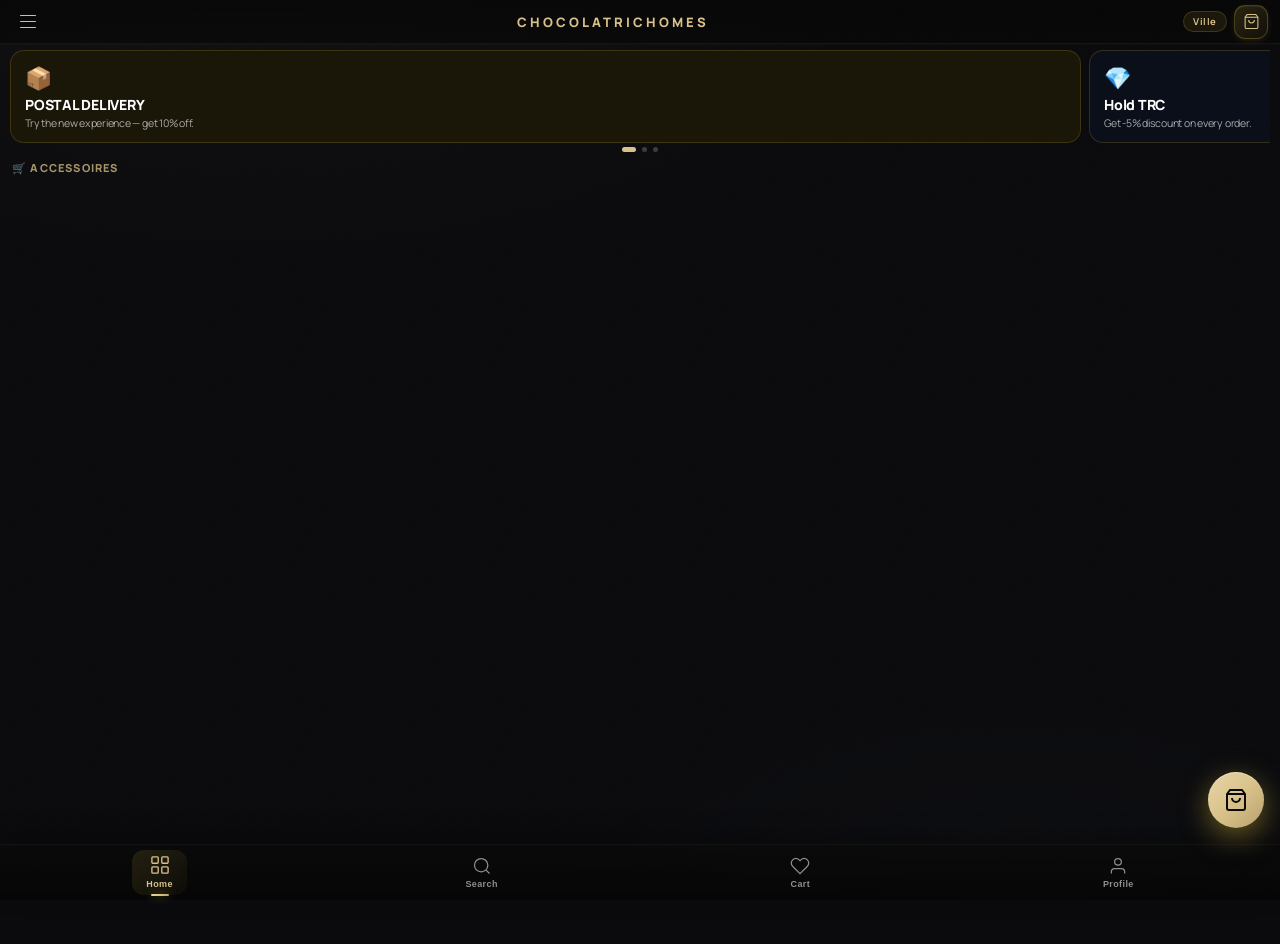
==== commit 4574e52c: "Update index.html" ====
--- a/index.html
+++ b/index.html
@@ -1,901 +1,5015 @@
 <!DOCTYPE html>
 <html lang="fr">
 <head>
-  <meta charset="UTF-8"/>
-  <meta name="viewport" content="width=device-width,initial-scale=1.0,maximum-scale=1.0"/>
-  <title>ChocolaTrichomes&Terps</title>
-  <link href="https://fonts.googleapis.com/css2?family=Inter:wght@300;400;500;600;700;800&display=swap" rel="stylesheet"/>
-  <style>
-    *{margin:0;padding:0;box-sizing:border-box;-webkit-tap-highlight-color:transparent;}
-    html,body{background:#111310;color:#fff;font-family:'Inter',sans-serif;max-width:430px;margin:0 auto;min-height:100vh;overflow-x:hidden;}
-
-    /* HEADER */
-    .header{display:flex;align-items:center;justify-content:space-between;padding:14px 16px;position:sticky;top:0;z-index:200;background:#111310;border-bottom:1px solid rgba(255,255,255,0.05);}
-    .header-logo{font-size:0.78rem;font-weight:700;letter-spacing:0.15em;color:#c9a84c;text-transform:uppercase;flex:1;text-align:center;}
-    .header-left,.header-right{display:flex;align-items:center;gap:10px;min-width:60px;}
-    .header-right{justify-content:flex-end;}
-    .btn-rabat{background:rgba(201,168,76,0.15);border:1px solid rgba(201,168,76,0.4);color:#c9a84c;font-size:0.72rem;font-weight:600;padding:5px 12px;border-radius:8px;cursor:pointer;}
-    .btn-cart-h{background:rgba(201,168,76,0.15);border:1px solid rgba(201,168,76,0.3);width:34px;height:34px;border-radius:10px;display:flex;align-items:center;justify-content:center;font-size:1rem;cursor:pointer;position:relative;}
-    .cart-badge{position:absolute;top:-5px;right:-5px;background:#c9a84c;color:#111;font-size:0.55rem;font-weight:800;width:16px;height:16px;border-radius:50%;display:none;align-items:center;justify-content:center;}
-    .hamburger{font-size:1.2rem;cursor:pointer;color:#c9a84c;}
-
-    /* OVERLAY + SIDE MENU */
-    .overlay{position:fixed;inset:0;background:rgba(0,0,0,0.6);z-index:300;opacity:0;pointer-events:none;transition:opacity 0.3s;}
-    .overlay.open{opacity:1;pointer-events:all;}
-    .side-menu{position:fixed;top:0;left:-100%;width:75%;max-width:300px;height:100%;background:#0f1a0d;z-index:400;transition:left 0.3s cubic-bezier(0.4,0,0.2,1);overflow-y:auto;border-right:1px solid rgba(201,168,76,0.15);}
-    .side-menu.open{left:0;}
-    .side-menu-hdr{padding:20px 20px 16px;border-bottom:1px solid rgba(255,255,255,0.06);}
-    .side-menu-logo{font-size:0.78rem;font-weight:700;letter-spacing:0.15em;color:#c9a84c;text-transform:uppercase;}
-    .side-menu-sub{font-size:0.7rem;color:#666;margin-top:3px;}
-    .menu-item{display:flex;align-items:center;gap:14px;padding:14px 20px;cursor:pointer;transition:background 0.15s;border-bottom:1px solid rgba(255,255,255,0.03);}
-    .menu-item:hover,.menu-item.active{background:rgba(201,168,76,0.08);}
-    .menu-item.active .menu-lbl{color:#c9a84c;font-weight:600;}
-    .menu-icon{width:32px;height:32px;background:rgba(255,255,255,0.06);border-radius:8px;display:flex;align-items:center;justify-content:center;font-size:0.9rem;flex-shrink:0;}
-    .menu-item.active .menu-icon{background:rgba(201,168,76,0.15);}
-    .menu-lbl{font-size:0.88rem;font-weight:500;color:#ccc;}
-
-    /* TRC BLOCK */
-    .trc-block{margin:12px 12px 0;background:linear-gradient(135deg,#1a2010,#0f1a0d);border:1px solid rgba(201,168,76,0.25);border-radius:16px;padding:14px 16px;position:relative;overflow:hidden;}
-    .trc-block::before{content:'CHOCOLATRICHOMES';position:absolute;font-size:4rem;font-weight:900;color:rgba(255,255,255,0.03);top:50%;left:50%;transform:translate(-50%,-50%);white-space:nowrap;pointer-events:none;}
-    .trc-hdr{display:flex;align-items:center;gap:10px;margin-bottom:12px;}
-    .trc-icon{width:36px;height:36px;background:radial-gradient(circle,#3a7a30,#1a4010);border-radius:50%;display:flex;align-items:center;justify-content:center;font-size:1rem;flex-shrink:0;}
-    .trc-title{font-size:0.9rem;font-weight:700;color:#c9a84c;}
-    .trc-sub{font-size:0.72rem;color:#888;margin-top:2px;}
-    .trc-act{margin-left:auto;font-size:0.65rem;font-weight:700;color:#888;letter-spacing:0.1em;}
-    .trc-stats{display:grid;grid-template-columns:1fr 1fr 1fr;gap:8px;margin-bottom:12px;}
-    .trc-stat{background:rgba(0,0,0,0.3);border-radius:10px;padding:10px;text-align:center;}
-    .trc-stat-val{font-size:1.1rem;font-weight:800;color:#c9a84c;}
-    .trc-stat-lbl{font-size:0.62rem;color:#666;margin-top:2px;}
-    .trc-link{font-size:0.78rem;color:#888;text-align:center;cursor:pointer;display:block;}
-    .trc-link span{color:#c9a84c;}
-
-    /* CHECKIN */
-    .checkin-card{margin:10px 12px 0;background:#1a1e18;border:1px solid rgba(255,255,255,0.08);border-radius:16px;padding:14px 16px;}
-    .checkin-hdr{display:flex;align-items:center;justify-content:space-between;margin-bottom:12px;}
-    .checkin-title{font-size:0.88rem;font-weight:600;}
-    .checkin-streak{font-size:0.78rem;color:#ff6b35;font-weight:600;}
-    .checkin-days{display:flex;gap:6px;margin-bottom:14px;overflow-x:auto;padding-bottom:2px;}
-    .checkin-days::-webkit-scrollbar{display:none;}
-    .day-box{min-width:38px;height:48px;border-radius:10px;display:flex;flex-direction:column;align-items:center;justify-content:center;font-size:0.65rem;font-weight:600;color:#666;background:#0f1a0d;border:1px solid rgba(255,255,255,0.06);flex-shrink:0;gap:2px;}
-    .day-box.done{background:#2d5a27;color:white;border-color:#3a7a30;}
-    .day-box.active{background:#1e3a1c;color:#c9a84c;border-color:#c9a84c;}
-    .day-lbl{font-size:0.55rem;color:#555;}
-    .day-box.done .day-lbl,.day-box.active .day-lbl{color:rgba(255,255,255,0.6);}
-    .btn-claim{width:100%;background:linear-gradient(135deg,#4CAF50,#8BC34A);border:none;border-radius:12px;padding:14px;font-size:0.92rem;font-weight:700;color:white;cursor:pointer;}
-
-    /* TIER SECTION */
-    .tier-section{margin:10px 12px 0;background:#1a1e18;border:1px solid rgba(255,255,255,0.08);border-radius:16px;padding:14px 16px;}
-    .tier-lbl{font-size:0.62rem;letter-spacing:0.2em;text-transform:uppercase;color:#c9a84c;font-weight:700;margin-bottom:4px;}
-    .tier-desc{font-size:0.78rem;color:#888;margin-bottom:14px;}
-    .tier-desc span{color:#c9a84c;font-weight:600;}
-    .tier-cards-wrap{overflow:hidden;margin-bottom:14px;}
-    .tier-card{background:#0f1a0d;border:1px solid rgba(201,168,76,0.3);border-radius:14px;padding:16px;display:flex;align-items:center;gap:14px;display:none;}
-    .tier-card.active{display:flex;}
-    .tier-badge{width:52px;height:52px;border-radius:50%;display:flex;flex-direction:column;align-items:center;justify-content:center;flex-shrink:0;font-size:1.4rem;border:2px solid #cd7f32;box-shadow:0 0 15px rgba(205,127,50,0.3);}
-    .tier-badge.silver{border-color:#C0C0C0;box-shadow:0 0 15px rgba(192,192,192,0.3);}
-    .tier-badge.gold{border-color:#FFD700;box-shadow:0 0 15px rgba(255,215,0,0.3);}
-    .tier-badge.platinum{border-color:#8A2BE2;box-shadow:0 0 15px rgba(138,43,226,0.3);}
-    .tier-name{font-size:0.55rem;color:#cd7f32;font-weight:800;letter-spacing:0.08em;margin-top:2px;}
-    .tier-info .tier-hold{font-size:0.65rem;color:#888;text-transform:uppercase;letter-spacing:0.1em;margin-bottom:4px;}
-    .tier-info .tier-disc{font-size:2rem;font-weight:900;color:white;line-height:1;}
-    .tier-info .tier-sub{font-size:0.78rem;color:#aaa;margin-top:4px;}
-    .tier-info .tier-perk{font-size:0.72rem;color:#c9a84c;margin-top:3px;}
-    .dots{display:flex;justify-content:center;gap:5px;margin-bottom:14px;}
-    .dot{width:6px;height:6px;border-radius:50%;background:rgba(255,255,255,0.2);cursor:pointer;}
-    .dot.active{background:#c9a84c;}
-    .btn-activate{width:100%;background:linear-gradient(135deg,#6f4fcf,#9b59b6);border:none;border-radius:12px;padding:14px;font-size:0.92rem;font-weight:700;color:white;cursor:pointer;margin-bottom:10px;}
-    .trc-coin-link{font-size:0.78rem;color:#888;text-align:center;display:block;cursor:pointer;text-decoration:none;}
-
-    /* TRC GARDEN */
-    .garden-block{margin:10px 12px 0;background:linear-gradient(135deg,#0f1a0d,#1a2e18);border:1px solid rgba(74,140,63,0.3);border-radius:16px;padding:20px 16px;}
-    .garden-title{font-size:1.1rem;font-weight:700;margin-bottom:6px;}
-    .garden-sub{font-size:0.78rem;color:#888;margin-bottom:16px;}
-    .garden-grid{display:grid;grid-template-columns:1fr 1fr;gap:10px;}
-    .garden-item{background:rgba(0,0,0,0.3);border:1px solid rgba(255,255,255,0.08);border-radius:12px;padding:20px 10px;text-align:center;cursor:pointer;transition:background 0.2s;}
-    .garden-item:hover{background:rgba(74,140,63,0.15);}
-    .garden-item-emoji{font-size:2rem;margin-bottom:8px;display:block;}
-    .garden-item-name{font-size:0.85rem;font-weight:600;}
-
-    /* PROMO BANNERS */
-    .promo-banners{margin:14px 12px 0;display:flex;gap:10px;overflow-x:auto;padding-bottom:4px;}
-    .promo-banners::-webkit-scrollbar{display:none;}
-    .promo-banner{min-width:260px;height:90px;border-radius:14px;flex-shrink:0;border:1px solid rgba(255,255,255,0.08);display:flex;align-items:center;padding:14px 16px;gap:12px;}
-    .promo-icon{font-size:1.4rem;flex-shrink:0;}
-    .promo-title{font-size:0.82rem;font-weight:800;letter-spacing:0.05em;text-transform:uppercase;}
-    .promo-sub{font-size:0.7rem;color:#ccc;margin-top:3px;}
-
-    /* PRODUCTS */
-    .section-hdr{display:flex;align-items:center;gap:8px;padding:18px 12px 10px;font-size:0.78rem;font-weight:700;color:#888;letter-spacing:0.1em;text-transform:uppercase;}
-    .products-grid{display:grid;grid-template-columns:1fr 1fr;gap:10px;padding:0 12px 120px;}
-    .product-card{background:#1a1e18;border-radius:16px;overflow:hidden;border:1px solid rgba(255,255,255,0.06);cursor:pointer;transition:transform 0.15s;}
-    .product-card:active{transform:scale(0.97);}
-    .product-card.out-of-stock{opacity:0.6;}
-    .product-img-wrap{position:relative;width:100%;padding-top:80%;background:#1e201c;overflow:hidden;}
-    .product-img-wrap img{position:absolute;inset:0;width:100%;height:100%;object-fit:cover;}
-    .badge-stock{position:absolute;top:8px;left:8px;background:rgba(15,26,13,0.9);border:1px solid rgba(255,255,255,0.1);border-radius:100px;padding:3px 10px;font-size:0.62rem;font-weight:600;display:flex;align-items:center;gap:5px;backdrop-filter:blur(8px);z-index:2;}
-    .badge-stock.out{background:rgba(30,0,0,0.9);}
-    .dot-green{width:6px;height:6px;border-radius:50%;background:#4CAF50;flex-shrink:0;}
-    .dot-red{width:6px;height:6px;border-radius:50%;background:#f44336;flex-shrink:0;}
-    .dot-orange{width:6px;height:6px;border-radius:50%;background:#ff9800;flex-shrink:0;}
-    .badge-discount{position:absolute;top:8px;right:8px;background:#e53935;color:white;font-size:0.62rem;font-weight:800;padding:3px 8px;border-radius:6px;z-index:2;}
-    .badge-last{position:absolute;top:8px;right:8px;background:rgba(255,152,0,0.9);color:white;font-size:0.62rem;font-weight:700;padding:3px 8px;border-radius:6px;z-index:2;}
-    .play-btn{position:absolute;top:8px;right:8px;background:rgba(0,0,0,0.5);color:white;width:24px;height:24px;border-radius:50%;display:flex;align-items:center;justify-content:center;font-size:0.7rem;z-index:2;}
-    .product-info{padding:10px 10px 12px;}
-    .product-cat{font-size:0.6rem;color:#c9a84c;font-weight:600;text-transform:uppercase;letter-spacing:0.1em;margin-bottom:3px;}
-    .product-name{font-size:0.82rem;font-weight:700;color:#fff;margin-bottom:10px;white-space:nowrap;overflow:hidden;text-overflow:ellipsis;}
-    .product-footer{display:flex;align-items:center;justify-content:space-between;}
-    .product-price{font-size:1rem;font-weight:800;color:#fff;}
-    .product-price-old{font-size:0.72rem;color:#888;text-decoration:line-through;margin-right:4px;}
-    .product-price .unit{font-size:0.72rem;font-weight:500;color:#888;margin-left:3px;}
-    .btn-add{width:32px;height:32px;background:rgba(201,168,76,0.2);border:1px solid rgba(201,168,76,0.4);border-radius:50%;display:flex;align-items:center;justify-content:center;font-size:1.1rem;color:#c9a84c;cursor:pointer;flex-shrink:0;transition:all 0.2s;}
-    .btn-add:active{transform:scale(0.85);}
-    .btn-add.added{background:#c9a84c;color:#111;border-color:#c9a84c;}
-    .btn-add.disabled{opacity:0.3;cursor:not-allowed;}
-
-    /* AVIS */
-    .avis-section{padding:0 12px 20px;}
-    .avis-hero{background:linear-gradient(135deg,#1a1e18,#111310);border:1px solid rgba(201,168,76,0.2);border-radius:16px;padding:24px 20px;text-align:center;margin-bottom:16px;}
-    .avis-hero-title{font-size:1.1rem;font-weight:700;margin-bottom:8px;}
-    .avis-stars-big{font-size:1.8rem;color:#c9a84c;letter-spacing:4px;margin-bottom:4px;}
-    .avis-score{font-size:0.85rem;color:#888;margin-bottom:16px;}
-    .btn-avis{background:rgba(201,168,76,0.15);border:1px solid rgba(201,168,76,0.4);color:#c9a84c;font-size:0.88rem;font-weight:600;padding:12px 28px;border-radius:100px;cursor:pointer;}
-    .review-card{background:#1a1e18;border:1px solid rgba(255,255,255,0.06);border-radius:14px;padding:16px;margin-bottom:10px;}
-    .review-header{display:flex;justify-content:space-between;align-items:center;margin-bottom:6px;}
-    .review-verified{font-size:0.62rem;font-weight:700;color:#c9a84c;letter-spacing:0.1em;}
-    .review-date{font-size:0.7rem;color:#666;}
-    .review-stars{color:#c9a84c;font-size:0.9rem;letter-spacing:2px;margin-bottom:8px;}
-    .review-text{font-size:0.85rem;color:#ccc;line-height:1.5;}
-
-    /* DETAIL PAGE */
-    #detailPage{position:fixed;inset:0;background:#111310;z-index:600;overflow-y:auto;transform:translateX(100%);transition:transform 0.35s cubic-bezier(0.4,0,0.2,1);max-width:430px;margin:0 auto;}
-    #detailPage.open{transform:translateX(0);}
-    .detail-topbar{display:flex;align-items:center;justify-content:space-between;padding:14px 16px;position:sticky;top:0;background:#111310;z-index:10;border-bottom:1px solid rgba(255,255,255,0.05);}
-    .detail-back{width:36px;height:36px;background:rgba(255,255,255,0.08);border-radius:50%;display:flex;align-items:center;justify-content:center;cursor:pointer;font-size:1.2rem;}
-    .detail-topbar-title{font-size:0.78rem;font-weight:700;letter-spacing:0.15em;color:#c9a84c;text-transform:uppercase;}
-    .detail-fav{width:36px;height:36px;background:rgba(255,255,255,0.08);border-radius:50%;display:flex;align-items:center;justify-content:center;cursor:pointer;font-size:1rem;}
-    .detail-img{width:100%;aspect-ratio:4/3;object-fit:cover;background:#1e201c;}
-    .detail-body{background:linear-gradient(180deg,#1a1e18,#111310);border-radius:24px 24px 0 0;margin-top:-20px;padding:24px 20px 0;}
-    .detail-name-row{display:flex;justify-content:space-between;align-items:flex-start;margin-bottom:4px;}
-    .detail-name{font-size:1.5rem;font-weight:800;color:#fff;line-height:1.15;flex:1;}
-    .detail-price-top{font-size:1.3rem;font-weight:800;color:#c9a84c;margin-left:10px;white-space:nowrap;}
-    .detail-type-label{font-size:0.72rem;font-weight:700;letter-spacing:0.15em;text-transform:uppercase;color:#c9a84c;margin-bottom:16px;}
-    .detail-tags{display:flex;gap:10px;margin-bottom:20px;flex-wrap:wrap;}
-    .detail-tag{background:rgba(255,255,255,0.06);border:1px solid rgba(255,255,255,0.12);border-radius:100px;padding:6px 14px;font-size:0.75rem;font-weight:600;color:#ccc;display:flex;align-items:center;gap:6px;}
-    .tag-meta{font-size:0.62rem;color:#666;font-weight:400;margin-left:2px;}
-    .detail-desc{font-size:0.85rem;color:#888;line-height:1.7;margin-bottom:20px;border-bottom:1px solid rgba(255,255,255,0.06);padding-bottom:20px;}
-    .detail-type-row{display:flex;align-items:center;gap:12px;padding:16px 0;border-bottom:1px solid rgba(255,255,255,0.06);}
-    .detail-type-icon{font-size:1.4rem;}
-    .detail-type-meta{font-size:0.62rem;color:#888;text-transform:uppercase;letter-spacing:0.1em;}
-    .detail-type-val{font-size:0.9rem;font-weight:600;color:#fff;margin-top:2px;}
-    .qty-label{font-size:0.65rem;letter-spacing:0.2em;text-transform:uppercase;color:#888;margin:20px 0 10px;}
-    .qty-selector{background:#1e201c;border:1px solid rgba(201,168,76,0.3);border-radius:14px;padding:16px;text-align:center;cursor:pointer;margin-bottom:24px;transition:background 0.2s;}
-    .qty-selector:hover{background:rgba(201,168,76,0.08);}
-    .qty-x{font-size:1.1rem;font-weight:800;color:#fff;}
-    .qty-dh{font-size:0.82rem;color:#888;margin-top:4px;}
-    .avis-title-sm{font-size:1rem;font-weight:700;margin-bottom:12px;}
-    .avis-empty{background:rgba(255,255,255,0.04);border-radius:12px;padding:20px;text-align:center;font-size:0.82rem;color:#666;margin-bottom:12px;}
-    .avis-link{color:#c9a84c;font-size:0.82rem;font-weight:600;cursor:pointer;display:block;text-align:center;padding:14px;border:1px dashed rgba(201,168,76,0.3);border-radius:12px;margin-bottom:100px;}
-    .detail-bottom{position:sticky;bottom:0;background:linear-gradient(to top,#111310 80%,transparent);padding:16px 20px 30px;display:flex;align-items:center;gap:12px;}
-    .detail-cart-icon{width:48px;height:48px;background:#1e201c;border:1px solid rgba(201,168,76,0.3);border-radius:14px;display:flex;align-items:center;justify-content:center;font-size:1.2rem;cursor:pointer;flex-shrink:0;position:relative;}
-    .btn-add-to-cart{flex:1;background:linear-gradient(135deg,#c9a84c,#e8c97a);border:none;border-radius:14px;padding:16px;font-size:0.88rem;font-weight:800;color:#111;cursor:pointer;letter-spacing:0.08em;text-transform:uppercase;transition:all 0.2s;}
-    .btn-add-to-cart.added{background:linear-gradient(135deg,#2d5a27,#4a8c3f);color:white;}
-    .btn-add-to-cart.out{background:#333;color:#666;cursor:not-allowed;}
-
-    /* PROFILE PAGE */
-    #profilePage{position:fixed;inset:0;background:#111310;z-index:600;overflow-y:auto;transform:translateX(100%);transition:transform 0.35s cubic-bezier(0.4,0,0.2,1);max-width:430px;margin:0 auto;}
-    #profilePage.open{transform:translateX(0);}
-    .profile-topbar{display:flex;align-items:center;justify-content:space-between;padding:14px 16px;border-bottom:1px solid rgba(255,255,255,0.05);}
-    .profile-back{width:36px;height:36px;background:rgba(255,255,255,0.08);border-radius:50%;display:flex;align-items:center;justify-content:center;cursor:pointer;font-size:1.2rem;}
-    .profile-topbar-title{font-size:0.78rem;font-weight:700;letter-spacing:0.15em;color:#c9a84c;text-transform:uppercase;}
-    .profile-settings{width:36px;height:36px;background:rgba(255,255,255,0.08);border-radius:50%;display:flex;align-items:center;justify-content:center;cursor:pointer;font-size:1rem;}
-    .profile-body{padding:24px 16px;}
-    .profile-avatar{width:80px;height:80px;background:rgba(255,255,255,0.06);border-radius:50%;display:flex;align-items:center;justify-content:center;font-size:2rem;margin:0 auto 12px;}
-    .profile-name{text-align:center;font-size:1.3rem;font-weight:700;margin-bottom:8px;}
-    .profile-badge-row{display:flex;justify-content:center;margin-bottom:20px;}
-    .profile-badge{background:rgba(255,255,255,0.08);border-radius:100px;padding:5px 16px;font-size:0.72rem;color:#888;}
-    .seed-card{background:#1a1e18;border:1px solid rgba(255,255,255,0.08);border-radius:14px;padding:16px;margin-bottom:12px;}
-    .seed-label{font-size:0.72rem;font-weight:700;color:#4CAF50;letter-spacing:0.1em;display:flex;align-items:center;gap:6px;margin-bottom:4px;}
-    .seed-dh{font-size:0.85rem;color:#888;}
-    .seed-next{font-size:0.72rem;color:#888;}
-    .seed-rewards{float:right;background:#1a3a1a;color:#4CAF50;font-size:0.65rem;font-weight:700;padding:4px 10px;border-radius:100px;}
-    .stats-grid{display:grid;grid-template-columns:1fr 1fr 1fr;gap:10px;margin-bottom:12px;}
-    .stat-box{background:#1a1e18;border:1px solid rgba(255,255,255,0.06);border-radius:12px;padding:14px;text-align:center;}
-    .stat-val{font-size:1.3rem;font-weight:800;color:#c9a84c;}
-    .stat-lbl{font-size:0.62rem;color:#666;margin-top:3px;text-transform:uppercase;letter-spacing:0.1em;}
-    .stat-val.streak{color:#ff6b35;}
-    .info-row{background:#1a1e18;border:1px solid rgba(255,255,255,0.06);border-radius:12px;padding:14px 16px;display:flex;align-items:center;gap:12px;margin-bottom:10px;}
-    .info-row-icon{width:36px;height:36px;background:rgba(201,168,76,0.1);border-radius:10px;display:flex;align-items:center;justify-content:center;font-size:1rem;flex-shrink:0;}
-    .info-row-meta{font-size:0.62rem;color:#888;text-transform:uppercase;letter-spacing:0.1em;}
-    .info-row-val{font-size:0.9rem;font-weight:600;color:#c9a84c;margin-top:2px;}
-    .section-lbl-small{font-size:0.65rem;color:#888;letter-spacing:0.2em;text-transform:uppercase;padding:16px 0 8px;border-top:1px solid rgba(255,255,255,0.05);margin-top:8px;}
-    .lang-row{display:flex;gap:10px;margin-bottom:16px;}
-    .lang-btn{flex:1;background:rgba(255,255,255,0.06);border:1px solid rgba(255,255,255,0.1);border-radius:10px;padding:10px;text-align:center;font-size:0.82rem;font-weight:600;cursor:pointer;}
-    .lang-btn.active{background:rgba(201,168,76,0.15);border-color:rgba(201,168,76,0.4);color:#c9a84c;}
-
-    /* AVIS PAGE */
-    #avisPage{position:fixed;inset:0;background:#111310;z-index:600;overflow-y:auto;transform:translateX(100%);transition:transform 0.35s cubic-bezier(0.4,0,0.2,1);max-width:430px;margin:0 auto;}
-    #avisPage.open{transform:translateX(0);}
-
-    /* CART DRAWER */
-    .cart-drawer{position:fixed;bottom:-100%;left:50%;transform:translateX(-50%);width:100%;max-width:430px;background:#1a1e18;border-radius:24px 24px 0 0;z-index:700;transition:bottom 0.35s cubic-bezier(0.4,0,0.2,1);border-top:1px solid rgba(201,168,76,0.2);max-height:80vh;overflow-y:auto;}
-    .cart-drawer.open{bottom:0;}
-    .cart-handle{width:36px;height:4px;background:rgba(255,255,255,0.2);border-radius:2px;margin:12px auto 0;}
-    .cart-hdr{display:flex;align-items:center;justify-content:space-between;padding:16px 20px;border-bottom:1px solid rgba(255,255,255,0.06);}
-    .cart-title{font-size:1rem;font-weight:700;}
-    .cart-close{width:28px;height:28px;background:rgba(255,255,255,0.08);border-radius:50%;display:flex;align-items:center;justify-content:center;cursor:pointer;}
-    .cart-items{padding:12px 16px;}
-    .cart-item{display:flex;align-items:center;gap:12px;padding:10px 0;border-bottom:1px solid rgba(255,255,255,0.05);}
-    .cart-item img{width:52px;height:52px;border-radius:10px;object-fit:cover;background:#222;flex-shrink:0;}
-    .cart-item-info{flex:1;min-width:0;}
-    .cart-item-name{font-size:0.82rem;font-weight:600;white-space:nowrap;overflow:hidden;text-overflow:ellipsis;}
-    .cart-item-price{font-size:0.78rem;color:#c9a84c;font-weight:700;margin-top:3px;}
-    .cart-qty-ctrl{display:flex;align-items:center;gap:8px;}
-    .qty-btn{width:26px;height:26px;border-radius:50%;border:1px solid rgba(255,255,255,0.15);background:rgba(255,255,255,0.06);color:#fff;font-size:0.9rem;cursor:pointer;display:flex;align-items:center;justify-content:center;}
-    .qty-num{font-size:0.85rem;font-weight:700;min-width:16px;text-align:center;}
-    .cart-empty{padding:40px 20px;text-align:center;color:#666;font-size:0.9rem;}
-    .cart-footer{padding:16px 20px 30px;border-top:1px solid rgba(255,255,255,0.06);}
-    .cart-total{display:flex;justify-content:space-between;align-items:center;margin-bottom:14px;}
-    .cart-total-lbl{font-size:0.88rem;color:#888;}
-    .cart-total-val{font-size:1.2rem;font-weight:800;color:#c9a84c;}
-    .btn-checkout{width:100%;background:linear-gradient(135deg,#c9a84c,#e8c97a);border:none;border-radius:14px;padding:16px;font-size:0.95rem;font-weight:700;color:#111;cursor:pointer;}
-
-    /* FLOAT + TOAST + NAV */
-    .float-cart{position:fixed;bottom:80px;right:calc(50% - 215px + 10px);width:52px;height:52px;background:#c9a84c;border-radius:50%;display:flex;align-items:center;justify-content:center;font-size:1.3rem;box-shadow:0 4px 20px rgba(201,168,76,0.4);cursor:pointer;z-index:50;transition:transform 0.2s;}
-    .float-cart:active{transform:scale(0.92);}
-    .float-badge{position:absolute;top:-4px;right:-4px;background:#ff4444;color:#fff;font-size:0.55rem;font-weight:800;width:18px;height:18px;border-radius:50%;display:none;align-items:center;justify-content:center;}
-    @media(max-width:430px){.float-cart{right:10px;}}
-    .toast{position:fixed;bottom:90px;left:50%;transform:translateX(-50%) translateY(20px);background:#2d5a27;color:#fff;padding:10px 20px;border-radius:100px;font-size:0.82rem;font-weight:600;opacity:0;transition:all 0.3s;pointer-events:none;white-space:nowrap;z-index:800;border:1px solid rgba(74,140,63,0.5);}
-    .toast.show{opacity:1;transform:translateX(-50%) translateY(0);}
-    .bottom-nav{position:fixed;bottom:0;left:50%;transform:translateX(-50%);width:100%;max-width:430px;background:#111310;border-top:1px solid rgba(255,255,255,0.08);display:flex;padding:10px 0 20px;z-index:100;}
-    .nav-item{flex:1;display:flex;flex-direction:column;align-items:center;gap:4px;cursor:pointer;padding:4px 0;}
-    .nav-icon{font-size:1.2rem;}
-    .nav-lbl{font-size:0.62rem;color:#666;font-weight:500;}
-    .nav-item.active .nav-lbl{color:#c9a84c;}
-    .nav-active-dot{width:18px;height:2px;background:#c9a84c;border-radius:2px;margin-top:2px;}
-  </style>
+    <meta charset="UTF-8">
+    <meta name="viewport" content="width=device-width, initial-scale=1.0, maximum-scale=1.0, user-scalable=no">
+    <title>ChocolaTrichomes & Terps</title>
+    <link rel="preconnect" href="https://fonts.googleapis.com">
+    <link rel="preconnect" href="https://fonts.gstatic.com" crossorigin>
+    <link href="https://fonts.googleapis.com/css2?family=Manrope:wght@400;500;600;700;800&display=swap" rel="stylesheet">
+    <meta name="theme-color" content="#0B0B0E">
+    <meta name="mobile-web-app-capable" content="yes">
+    <meta name="apple-mobile-web-app-capable" content="yes">
+    <style>
+    <style>
+        /* ── Web login overlay (matches the app's design tokens) ── */
+        #webLogin{position:fixed;inset:0;z-index:99999;display:flex;align-items:center;justify-content:center;
+            background:#0B0B0E url('ctt-background.png') center/cover no-repeat;padding:24px;}
+        #webLogin::before{content:'';position:absolute;inset:0;background:rgba(11,11,14,.82);backdrop-filter:blur(8px);}
+        .wl-card{position:relative;width:100%;max-width:380px;text-align:center;
+            background:var(--glass-bg,rgba(20,20,26,.72));border:1px solid var(--glass-border-gold,rgba(217,194,138,.14));
+            border-radius:28px;padding:36px 26px;backdrop-filter:saturate(180%) blur(28px);box-shadow:0 8px 32px rgba(0,0,0,.45);}
+        .wl-logo{width:72px;height:72px;border-radius:50%;border:2px solid var(--gold,#D9C28A);margin:0 auto 18px;
+            display:flex;align-items:center;justify-content:center;font-family:var(--font-display,sans-serif);font-size:34px;font-weight:800;color:var(--gold,#D9C28A);}
+        .wl-title{font-family:var(--font-display,sans-serif);font-size:24px;font-weight:800;color:var(--gold,#D9C28A);margin-bottom:6px;}
+        .wl-sub{color:var(--text-secondary,#8E8E93);font-size:14px;line-height:1.5;margin-bottom:22px;}
+        .wl-input{width:100%;padding:15px;background:rgba(255,255,255,.04);border:1px solid var(--glass-border,rgba(255,255,255,.08));
+            border-radius:14px;color:var(--text-primary,#F5F5F7);font-size:16px;outline:none;margin-bottom:12px;font-family:var(--font-display,sans-serif);}
+        .wl-input:focus{border-color:var(--gold,#D9C28A);}
+        .wl-otp{text-align:center;letter-spacing:12px;font-size:24px;font-weight:700;}
+        .wl-btn{width:100%;padding:15px;border-radius:14px;border:none;cursor:pointer;font-size:16px;font-weight:700;
+            font-family:var(--font-display,sans-serif);color:#1a1305;background:var(--gold,#D9C28A);margin-top:4px;}
+        .wl-btn.ghost{background:transparent;border:1px solid var(--glass-border,rgba(255,255,255,.12));color:var(--text-secondary,#8E8E93);margin-top:10px;font-weight:600;}
+        .wl-btn:disabled{opacity:.6;}
+        .wl-msg{margin-top:14px;font-size:13px;min-height:18px;color:var(--text-secondary,#8E8E93);}
+        .wl-step{font-size:11px;font-weight:700;letter-spacing:1.5px;text-transform:uppercase;color:var(--text-secondary,#8E8E93);margin-bottom:12px;}
+        .wl-label{display:block;text-align:left;font-size:12px;font-weight:600;color:var(--text-secondary,#8E8E93);margin:0 2px 6px;}
+        .wl-field{position:relative;}
+        .wl-field .wl-input{padding-right:48px;}
+        .wl-eye{position:absolute;right:6px;top:7px;width:36px;height:36px;display:flex;align-items:center;justify-content:center;
+            background:transparent;border:none;cursor:pointer;color:var(--text-secondary,#8E8E93);padding:0;border-radius:10px;}
+        .wl-eye:hover{color:var(--gold,#D9C28A);}
+        .wl-strength{display:flex;gap:4px;margin:-4px 2px 12px;}
+        .wl-strength span{flex:1;height:4px;border-radius:2px;background:rgba(255,255,255,.10);transition:background .2s;}
+        .wl-strength.s1 span:nth-child(1){background:#E06464;}
+        .wl-strength.s2 span:nth-child(-n+2){background:#E0A864;}
+        .wl-strength.s3 span:nth-child(-n+3){background:#9BCB6B;}
+        .wl-strength.s4 span{background:#5FC27E;}
+        .wl-links{display:flex;justify-content:space-between;align-items:center;gap:10px;margin-top:14px;flex-wrap:wrap;}
+        .wl-link{background:none;border:none;padding:6px 2px;cursor:pointer;font-size:13px;font-weight:600;color:var(--gold,#D9C28A);
+            font-family:var(--font-display,sans-serif);text-decoration:none;}
+        .wl-link.muted{color:var(--text-secondary,#8E8E93);}
+        .wl-link:hover{text-decoration:underline;}
+        /* ═══════════════════════════════════════════
+           RESET & BASE
+           ═══════════════════════════════════════════ */
+        * { margin: 0; padding: 0; box-sizing: border-box; -webkit-tap-highlight-color: transparent; }
+
+        :root {
+            /* Accent — desaturated champagne (replaces saturated gold) */
+            --gold: #D9C28A;
+            --gold-light: #E8D6A8;
+            --gold-dim: rgba(217, 194, 138, 0.14);
+            --gold-glow: rgba(217, 194, 138, 0.22);
+            --gold-gradient: linear-gradient(135deg, #E8D6A8 0%, #D9C28A 50%, #B8A06E 100%);
+            --text-gold: #D9C28A;
+
+            /* Surfaces — 3-stop layered dark (was pure-black + bright gold) */
+            --bg-primary: #0B0B0E;
+            --bg-elev-1: #14141A;
+            --bg-elev-2: #1C1C24;
+            --bg-card-dark: #14141A;
+            --bg-card-gold: linear-gradient(145deg, #1A1812 0%, #221F18 50%, #1A1812 100%);
+            --bg-sidebar: #0E0E12;
+
+            /* Text */
+            --text-primary: #F5F5F7;
+            --text-secondary: #8E8E93;
+            --text-muted: #6B6B70;
+
+            /* Glacier accents — toned down */
+            --ice: #9DCDDB;
+            --ice-dim: rgba(157, 205, 219, 0.10);
+            --ice-glow: rgba(157, 205, 219, 0.20);
+            --frozen-red: #E06464;
+            --frozen-red-dim: rgba(224, 100, 100, 0.10);
+
+            /* Glassmorphism tokens — softer */
+            --glass-bg: rgba(20, 20, 26, 0.72);
+            --glass-bg-strong: rgba(14, 14, 18, 0.86);
+            --glass-border: rgba(255, 255, 255, 0.06);
+            --glass-border-gold: rgba(217, 194, 138, 0.14);
+            --glass-blur: saturate(180%) blur(28px);
+            --glass-shadow: 0 8px 32px rgba(0, 0, 0, 0.45), inset 0 1px 0 rgba(255,255,255,0.03);
+
+            /* Radii — collapsed from 9 values to 3 (sm/md/lg). Aliases keep old class names working. */
+            --radius-sm: 8px;
+            --radius-md: 16px;
+            --radius-lg: 28px;
+            --radius-card: 16px;
+            --radius-xl: 28px;
+
+            /* Layout */
+            --sidebar-w: 60px;
+            --header-h: 44px;
+            --bottomnav-h: 56px;
+            --safe-bottom: env(safe-area-inset-bottom, 0px);
+            --font-display: 'Manrope', -apple-system, BlinkMacSystemFont, 'Segoe UI', Roboto, sans-serif;
+        }
+
+        html { scroll-behavior: smooth; }
+
+        body {
+            font-family: var(--font-display);
+            background: var(--bg-primary);
+            color: var(--text-primary);
+            min-height: 100vh;
+            overflow-x: hidden;
+            -webkit-font-smoothing: antialiased;
+            -moz-osx-font-smoothing: grayscale;
+            font-feature-settings: "ss01", "cv11";
+            letter-spacing: -0.015em;
+        }
+        /* Ambient background — shop interior at very low opacity, layered under
+           a near-opaque dark veil so the brand image is felt, not seen. */
+        body::before {
+            content: '';
+            position: fixed; inset: 0; pointer-events: none; z-index: -1;
+            background:
+                radial-gradient(ellipse 80% 50% at 20% 0%, rgba(217, 194, 138, 0.035), transparent 60%),
+                radial-gradient(ellipse 60% 40% at 80% 100%, rgba(157, 205, 219, 0.02), transparent 60%),
+                linear-gradient(rgba(11, 11, 14, 0.88), rgba(11, 11, 14, 0.88)),
+                url('ctt-background.png') center / cover no-repeat;
+        }
+
+        /* ═══════════════════════════════════════════
+           HEADER
+           ═══════════════════════════════════════════ */
+        .app-header {
+            position: fixed; top: 0; left: 0; right: 0;
+            height: var(--header-h);
+            display: flex; align-items: center; justify-content: space-between;
+            padding: 0 16px;
+            background: rgba(10, 10, 10, 0.92);
+            backdrop-filter: blur(24px); -webkit-backdrop-filter: blur(24px);
+            border-bottom: 1px solid rgba(200, 169, 52, 0.12);
+            z-index: 200;
+        }
+        .header-left { display: flex; align-items: center; gap: 10px; }
+        .menu-btn {
+            width: 36px; height: 36px; background: none; border: none;
+            display: flex; flex-direction: column; align-items: center; justify-content: center;
+            gap: 5px; cursor: pointer; padding: 6px;
+        }
+        .menu-btn span { display: block; width: 18px; height: 1.5px; background: var(--gold); border-radius: 2px; transition: all 0.3s; }
+        .header-brand {
+            font-size: 15px; font-weight: 600; letter-spacing: 1.2px; text-transform: uppercase;
+            color: var(--gold);
+        }
+        @keyframes shimmerBrand { 0% { background-position: 0% center; } 100% { background-position: 200% center; } }
+        .header-right { display: flex; align-items: center; gap: 8px; }
+        .city-badge-header {
+            padding: 4px 10px; background: var(--gold-dim); border: 1px solid rgba(200, 169, 52, 0.3);
+            border-radius: 14px; font-size: 10px; color: var(--gold); cursor: pointer;
+            white-space: nowrap; transition: all 0.3s; max-width: 100px; overflow: hidden; text-overflow: ellipsis;
+        }
+        .city-badge-header:active { background: rgba(200, 169, 52, 0.35); transform: scale(0.95); }
+        .header-cart-btn {
+            position: relative; width: 38px; height: 38px;
+            background: rgba(200, 169, 52, 0.12); border: 1.5px solid rgba(200, 169, 52, 0.3);
+            border-radius: 12px; display: flex; align-items: center; justify-content: center;
+            cursor: pointer; transition: all 0.3s;
+        }
+        .header-cart-btn:active { background: var(--gold-dim); transform: scale(0.92); }
+        .header-cart-btn svg { width: 20px; height: 20px; }
+        .header-cart-count {
+            position: absolute; top: -4px; right: -4px; min-width: 18px; height: 18px;
+            background: #e23b3b; color: #fff; border-radius: 9px; font-size: 10px; font-weight: 700;
+            display: none; align-items: center; justify-content: center; padding: 0 4px;
+            border: 2px solid var(--bg-primary); transition: transform 0.2s;
+        }
+
+        /* ═══════════════════════════════════════════
+           SIDEBAR — drawer (off-screen by default, slides in on demand)
+           ═══════════════════════════════════════════ */
+        .sidebar {
+            position: fixed; top: var(--header-h); left: 0; bottom: var(--bottomnav-h);
+            width: 240px; max-width: 78vw; background: var(--bg-sidebar);
+            border-right: 1px solid rgba(255,255,255,0.06);
+            display: flex; flex-direction: column; align-items: stretch;
+            padding: 14px 10px; gap: 2px;
+            z-index: 250; overflow-y: auto; scrollbar-width: none;
+            transform: translateX(-100%);
+            transition: transform 0.32s cubic-bezier(0.32, 0.72, 0, 1), box-shadow 0.32s ease;
+            box-shadow: 0 0 0 rgba(0,0,0,0);
+        }
+        .sidebar.open {
+            transform: translateX(0);
+            box-shadow: 24px 0 48px -12px rgba(0,0,0,0.55);
+        }
+        .sidebar::-webkit-scrollbar { display: none; }
+        .sidebar-backdrop {
+            position: fixed; top: var(--header-h); left: 0; right: 0; bottom: var(--bottomnav-h);
+            background: rgba(0,0,0,0.5);
+            backdrop-filter: blur(4px); -webkit-backdrop-filter: blur(4px);
+            z-index: 240; opacity: 0; pointer-events: none;
+            transition: opacity 0.28s ease;
+        }
+        .sidebar-backdrop.open { opacity: 1; pointer-events: auto; }
+        .sidebar-item {
+            width: 100%; display: flex; flex-direction: row; align-items: center; justify-content: flex-start;
+            padding: 11px 12px; gap: 14px; border-radius: 12px; cursor: pointer;
+            transition: background 0.2s ease, border-color 0.2s ease;
+            border: 1px solid transparent; position: relative; overflow: hidden;
+        }
+        .sidebar-item::before {
+            content: ''; position: absolute; inset: 0;
+            background: var(--gold-dim); opacity: 0; transition: opacity 0.2s; border-radius: 12px;
+        }
+        .sidebar-item.active::before { opacity: 1; }
+        .sidebar-item.active { border-color: rgba(217, 194, 138, 0.22); }
+        .sidebar-item.active::after { display: none; }
+        .sidebar-icon {
+            width: 32px; height: 32px; display: flex; align-items: center; justify-content: center;
+            border-radius: 10px; background: rgba(255,255,255,0.04); transition: all 0.2s; position: relative; z-index: 1;
+            flex-shrink: 0;
+        }
+        .sidebar-item.active .sidebar-icon { background: var(--gold-dim); }
+        .sidebar-icon svg { width: 16px; height: 16px; stroke: var(--text-secondary); fill: none; stroke-width: 1.5; transition: all 0.2s; }
+        .sidebar-item.active .sidebar-icon svg { stroke: var(--gold); }
+        .sidebar-label {
+            font-size: 13px; font-weight: 500; text-transform: none; letter-spacing: 0;
+            color: var(--text-primary); text-align: left; transition: color 0.2s;
+            line-height: 1.2; position: relative; z-index: 1; opacity: 0.85;
+        }
+        .sidebar-item.active .sidebar-label { color: var(--gold); opacity: 1; font-weight: 600; }
+
+        /* ═══════════════════════════════════════════
+           MAIN CONTENT
+           ═══════════════════════════════════════════ */
+        .main-content {
+            margin-left: 0; margin-top: var(--header-h); margin-bottom: var(--bottomnav-h);
+            padding: 14px 12px 20px 12px;
+            min-height: calc(100vh - var(--header-h) - var(--bottomnav-h));
+        }
+        .products-grid { display: grid; grid-template-columns: repeat(2, 1fr); gap: 12px; }
+
+        /* ═══════════════════════════════════════════
+           SMOKE SHOP BANNERS
+           ═══════════════════════════════════════════ */
+        .smokeshop-section { display: none; }
+        .smokeshop-section.active { display: block; }
+        .banner-carousel {
+            display: flex; gap: 12px; overflow-x: auto; scroll-snap-type: x mandatory;
+            padding: 0 0 14px 0; -webkit-overflow-scrolling: touch; scrollbar-width: none;
+        }
+        .banner-carousel::-webkit-scrollbar { display: none; }
+        .banner-card {
+            flex: 0 0 85%; scroll-snap-align: start;
+            border-radius: 20px; padding: 20px; min-height: 120px;
+            display: flex; flex-direction: column; justify-content: center;
+            position: relative; overflow: hidden; cursor: pointer;
+            border: 1px solid rgba(200, 169, 52, 0.2);
+            transition: transform 0.3s;
+        }
+        .banner-card:active { transform: scale(0.98); }
+        .banner-emoji { font-size: 36px; margin-bottom: 8px; }
+        .banner-title { font-size: 18px; font-weight: 800; color: #fff; line-height: 1.2; }
+        .banner-subtitle { font-size: 12px; color: rgba(255,255,255,0.65); margin-top: 4px; line-height: 1.4; }
+        .banner-dots { display: flex; justify-content: center; gap: 6px; margin-top: 2px; }
+        .banner-dot {
+            width: 6px; height: 6px; border-radius: 3px;
+            background: rgba(255,255,255,0.2); transition: all 0.3s;
+        }
+        .banner-dot.active { width: 18px; background: var(--gold); }
+        .smokeshop-heading {
+            font-size: 16px; font-weight: 800; color: var(--gold);
+            margin: 16px 0 12px; display: flex; align-items: center; gap: 8px;
+        }
+
+        /* ═══════════════════════════════════════════
+           PRODUCT CARD
+           ═══════════════════════════════════════════ */
+        .product-card {
+            border-radius: var(--radius-card); overflow: hidden; position: relative; cursor: pointer;
+            transition: transform 0.35s cubic-bezier(0.4, 0, 0.2, 1), box-shadow 0.35s cubic-bezier(0.4, 0, 0.2, 1);
+            animation: cardEnter 0.5s cubic-bezier(0.4, 0, 0.2, 1) backwards;
+        }
+        .product-card:active { transform: scale(0.97); }
+        .product-card.theme-dark { background: var(--bg-card-dark); border: 1px solid rgba(255,255,255,0.06); }
+        .product-card.theme-gold { background: var(--bg-card-gold); border: 1px solid rgba(200, 169, 52, 0.2); }
+        @keyframes cardEnter { from { opacity: 0; transform: translateY(24px) scale(0.96); } to { opacity: 1; transform: translateY(0) scale(1); } }
+        .card-media { position: relative; width: 100%; aspect-ratio: 3 / 3.4; overflow: hidden; background: rgba(0,0,0,0.3); }
+        .card-media-inner { width: 100%; height: 100%; display: flex; align-items: center; justify-content: center; position: relative; }
+        .card-emoji-poster { font-size: 48px; line-height: 1; filter: drop-shadow(0 4px 12px rgba(0,0,0,0.5)); transition: transform 0.4s cubic-bezier(0.4, 0, 0.2, 1); user-select: none; }
+        .product-card:active .card-emoji-poster { transform: scale(1.08); }
+        .card-product-img { width: 100%; height: 100%; object-fit: contain; border-radius: 12px; transition: transform 0.4s cubic-bezier(0.4, 0, 0.2, 1); padding: 8px; }
+        .product-card:active .card-product-img { transform: scale(1.05); }
+        .detail-product-img { width: 100%; height: 100%; object-fit: contain; border-radius: 16px; padding: 12px; }
+        .card-video { position: absolute; top: 0; left: 0; width: 100%; height: 100%; object-fit: cover; opacity: 0; transition: opacity 0.5s; }
+        .card-video.loaded { opacity: 1; }
+        .card-video-indicator {
+            position: absolute; top: 8px; right: 8px; z-index: 5;
+            width: 24px; height: 24px; border-radius: 50%;
+            background: rgba(0,0,0,0.5); color: #fff; font-size: 10px;
+            display: flex; align-items: center; justify-content: center;
+            pointer-events: none; backdrop-filter: blur(4px);
+        }
+        .video-play-btn {
+            position: absolute; top: 50%; left: 50%; transform: translate(-50%, -50%);
+            width: 46px; height: 46px;
+            background: rgba(0,0,0,0.6); backdrop-filter: blur(10px);
+            border: 2px solid rgba(200, 169, 52, 0.5); border-radius: 50%;
+            display: flex; align-items: center; justify-content: center;
+            cursor: pointer; z-index: 3; transition: all 0.3s; opacity: 0.9;
+        }
+        .video-play-btn:active { transform: translate(-50%, -50%) scale(0.9); background: rgba(200, 169, 52, 0.35); }
+        .video-play-btn svg { width: 18px; height: 18px; fill: var(--gold); margin-left: 2px; }
+        .video-play-btn.playing { opacity: 0; pointer-events: none; }
+        .video-loading-spinner {
+            position: absolute; top: 50%; left: 50%; transform: translate(-50%, -50%);
+            width: 40px; height: 40px;
+            border: 2.5px solid rgba(200, 169, 52, 0.2); border-top-color: var(--gold);
+            border-radius: 50%; animation: spin 0.8s linear infinite; z-index: 3; display: none;
+        }
+        @keyframes spin { to { transform: rotate(360deg); } }
+        .video-error-badge {
+            position: absolute; top: 50%; left: 50%; transform: translate(-50%, -50%);
+            padding: 6px 14px;
+            background: rgba(226, 59, 59, 0.25); border: 1px solid rgba(226, 59, 59, 0.4);
+            border-radius: 12px; font-size: 10px; color: #e23b3b; cursor: pointer; z-index: 3; display: none;
+        }
+        .stock-dot {
+            position: absolute; top: 10px; left: 10px; display: flex; align-items: center; gap: 5px;
+            padding: 3px 8px; background: rgba(0,0,0,0.55); backdrop-filter: blur(8px);
+            border-radius: 10px; z-index: 3; font-size: 9px; font-weight: 600; letter-spacing: 0.3px;
+        }
+        .stock-dot .dot { width: 6px; height: 6px; border-radius: 50%; }
+        .stock-dot.available .dot { background: #32cd32; box-shadow: 0 0 8px rgba(50,205,50,0.6); }
+        .stock-dot.available { color: #32cd32; }
+        .stock-dot.low .dot { background: #ffa500; box-shadow: 0 0 8px rgba(255,165,0,0.6); animation: pulse-dot 2s infinite; }
+        .stock-dot.low { color: #ffa500; }
+        .stock-dot.out .dot { background: #e23b3b; }
+        .stock-dot.out { color: #e23b3b; }
+        @keyframes pulse-dot { 0%, 100% { opacity: 1; } 50% { opacity: 0.4; } }
+        .card-info {
+            position: absolute; bottom: 0; left: 0; right: 0;
+            padding: 40px 14px 14px 14px;
+            background: linear-gradient(0deg, rgba(0,0,0,0.92) 0%, rgba(0,0,0,0.6) 50%, transparent 100%);
+            display: flex; flex-direction: column; gap: 3px;
+        }
+        .product-card.theme-gold .card-info { background: linear-gradient(0deg, rgba(20,18,5,0.95) 0%, rgba(20,18,5,0.6) 50%, transparent 100%); }
+        .card-category-tag { font-size: 9px; font-weight: 700; text-transform: uppercase; letter-spacing: 1.2px; color: var(--gold); opacity: 0.9; }
+        .card-title { font-size: 14px; font-weight: 700; color: var(--text-primary); line-height: 1.2; white-space: nowrap; overflow: hidden; text-overflow: ellipsis; }
+        .card-bottom { display: flex; align-items: center; justify-content: space-between; margin-top: 4px; }
+        .card-price { font-size: 16px; font-weight: 800; color: var(--text-primary); }
+        .card-price-unit { font-size: 10px; font-weight: 500; color: var(--text-secondary); margin-left: 2px; }
+        .card-price-old { text-decoration: line-through; color: var(--text-secondary); font-size: 11px; font-weight: 400; margin-right: 4px; }
+        .flash-sale-badge { position: absolute; top: 8px; left: 8px; padding: 3px 8px; background: #e23b3b; color: #fff; font-size: 9px; font-weight: 700; letter-spacing: 0.5px; text-transform: uppercase; border-radius: 6px; z-index: 5; animation: flashPulse 2s ease-in-out infinite; }
+        @keyframes flashPulse { 0%,100% { opacity: 1; } 50% { opacity: 0.7; } }
+        .detail-flash-timer { padding: 8px 14px; background: rgba(226,59,59,0.1); border: 1px solid rgba(226,59,59,0.25); border-radius: 10px; color: #e23b3b; font-size: 12px; margin-bottom: 10px; text-align: center; }
+        .detail-upsell-hint { padding: 10px 14px; background: rgba(200,169,52,0.08); border: 1px solid rgba(200,169,52,0.2); border-radius: 10px; color: var(--gold); font-size: 12px; margin-top: 10px; line-height: 1.5; }
+        .referral-card { padding: 16px; background: rgba(255,255,255,0.03); border: 1px solid rgba(200,169,52,0.15); border-radius: 16px; margin-bottom: 16px; }
+        .referral-desc { font-size: 13px; color: var(--text-secondary); margin-bottom: 12px; }
+        .referral-code-row { display: flex; align-items: center; gap: 8px; margin-bottom: 10px; }
+        .referral-code { font-size: 18px; font-weight: 800; color: var(--gold); font-family: ui-monospace, monospace; letter-spacing: 2px; flex: 1; }
+        .referral-copy-btn, .referral-share-btn { padding: 6px 12px; border: 1px solid rgba(200,169,52,0.3); background: rgba(200,169,52,0.1); color: var(--gold); border-radius: 8px; font-size: 12px; font-weight: 600; cursor: pointer; }
+        .referral-generate-btn { width: 100%; padding: 12px; background: var(--gold); color: #0a0a0a; border: none; border-radius: 12px; font-size: 14px; font-weight: 700; cursor: pointer; margin-bottom: 10px; }
+        .referral-stats { font-size: 12px; color: var(--text-secondary); margin-bottom: 10px; }
+        .referral-input-row { display: flex; gap: 8px; margin-top: 8px; }
+        .referral-input { flex: 1; padding: 10px 12px; background: rgba(255,255,255,0.05); border: 1px solid rgba(255,255,255,0.1); border-radius: 10px; color: var(--text-primary); font-size: 13px; text-transform: uppercase; }
+        .referral-apply-btn { padding: 10px 16px; background: rgba(200,169,52,0.15); border: 1px solid rgba(200,169,52,0.3); color: var(--gold); border-radius: 10px; font-size: 13px; font-weight: 600; cursor: pointer; }
+        .referral-msg { font-size: 12px; margin-top: 8px; }
+        .card-add-btn {
+            width: 34px; height: 34px; background: var(--gold); border: none; border-radius: 50%;
+            display: flex; align-items: center; justify-content: center; cursor: pointer;
+            transition: all 0.25s; box-shadow: 0 4px 14px rgba(200, 169, 52, 0.4); flex-shrink: 0;
+        }
+        .card-add-btn:active { transform: scale(0.88); }
+        .card-add-btn svg { width: 16px; height: 16px; stroke: #0a0a0a; stroke-width: 2.5; }
+        .card-add-btn:disabled { background: rgba(100,100,100,0.3); box-shadow: none; cursor: not-allowed; }
+        .product-card.out-of-stock { opacity: 0.5; }
+        .product-card.out-of-stock .card-add-btn { background: rgba(100,100,100,0.3); box-shadow: none; }
+
+        /* ═══════════════════════════════════════════
+           PRODUCT DETAIL PAGE — matching reference
+           ═══════════════════════════════════════════ */
+        .product-detail {
+            position: fixed; inset: 0; z-index: 800;
+            background: var(--bg-primary);
+            display: none; flex-direction: column;
+            overflow-y: auto; overflow-x: hidden;
+            -webkit-overflow-scrolling: touch;
+        }
+        .product-detail.active { display: flex; animation: detailIn 0.4s cubic-bezier(0.4, 0, 0.2, 1); }
+        @keyframes detailIn { from { opacity: 0; transform: translateY(40px); } to { opacity: 1; transform: translateY(0); } }
+
+        .detail-header {
+            position: sticky; top: 0; z-index: 10;
+            display: flex; align-items: center; justify-content: space-between;
+            padding: 12px 16px; min-height: 52px;
+            background: rgba(10,10,10,0.85); backdrop-filter: blur(20px);
+            border-bottom: 1px solid rgba(200,169,52,0.08);
+        }
+        .detail-back-btn, .detail-fav-btn {
+            width: 40px; height: 40px;
+            background: rgba(255,255,255,0.06); border: 1.5px solid rgba(200,169,52,0.2);
+            border-radius: 50%; display: flex; align-items: center; justify-content: center;
+            cursor: pointer; transition: all 0.25s;
+        }
+        .detail-back-btn:active, .detail-fav-btn:active { transform: scale(0.9); background: var(--gold-dim); }
+        .detail-back-btn svg, .detail-fav-btn svg { width: 18px; height: 18px; stroke: var(--gold); fill: none; stroke-width: 2; }
+        .detail-header-title {
+            font-size: 13px; font-weight: 700; letter-spacing: 3px; text-transform: uppercase; color: var(--gold);
+        }
+
+        .detail-media {
+            width: 100%; min-height: 280px; max-height: 360px;
+            background: radial-gradient(ellipse at center, rgba(30,28,15,0.6) 0%, var(--bg-primary) 70%);
+            display: flex; align-items: center; justify-content: center;
+            position: relative; overflow: hidden;
+        }
+        .detail-media-emoji { font-size: 90px; filter: drop-shadow(0 8px 30px rgba(0,0,0,0.5)); animation: floatEmoji 4s ease-in-out infinite; }
+        @keyframes floatEmoji { 0%, 100% { transform: translateY(0) scale(1); } 50% { transform: translateY(-12px) scale(1.03); } }
+        .detail-media-video {
+            position: absolute; inset: 0; width: 100%; height: 100%;
+            object-fit: cover; opacity: 0; transition: opacity 0.6s;
+        }
+        .detail-media-video.loaded { opacity: 1; }
+        .detail-media-play {
+            position: absolute; top: 50%; left: 50%; transform: translate(-50%, -50%);
+            width: 54px; height: 54px; background: rgba(0,0,0,0.6);
+            backdrop-filter: blur(10px); border: 2px solid rgba(200,169,52,0.5);
+            border-radius: 50%; display: flex; align-items: center; justify-content: center;
+            cursor: pointer; z-index: 2; transition: all 0.3s;
+        }
+        .detail-media-play:active { transform: translate(-50%, -50%) scale(0.9); }
+        .detail-media-play svg { width: 20px; height: 20px; fill: var(--gold); margin-left: 2px; }
+        .detail-media-spinner {
+            position: absolute; top: 50%; left: 50%; transform: translate(-50%, -50%);
+            width: 48px; height: 48px;
+            border: 2.5px solid rgba(200,169,52,0.2); border-top-color: var(--gold);
+            border-radius: 50%; animation: spin 0.8s linear infinite; z-index: 2; display: none;
+        }
+
+        .detail-info-card {
+            flex: 1; background: #111; border-radius: 28px 28px 0 0;
+            margin-top: -24px; position: relative; z-index: 5;
+            padding: 28px 22px calc(90px + var(--safe-bottom)) 22px;
+            border-top: 1px solid rgba(200,169,52,0.12);
+        }
+
+        .detail-name-row { display: flex; align-items: flex-start; justify-content: space-between; gap: 12px; margin-bottom: 6px; }
+        .detail-name { font-size: 26px; font-weight: 800; color: var(--text-primary); line-height: 1.15; }
+        .detail-price { font-size: 22px; font-weight: 800; color: var(--text-primary); white-space: nowrap; flex-shrink: 0; }
+        .detail-price-unit { font-size: 12px; font-weight: 500; color: var(--text-secondary); }
+
+        .detail-subtitle { font-size: 14px; font-weight: 600; color: var(--gold); margin-bottom: 18px; }
+
+        .detail-tags { display: flex; gap: 8px; flex-wrap: wrap; margin-bottom: 20px; }
+        .detail-tag {
+            padding: 8px 14px; border: 1.5px solid rgba(200,169,52,0.25);
+            border-radius: 12px; background: rgba(200,169,52,0.06);
+            display: flex; flex-direction: column; align-items: center; gap: 2px;
+        }
+        .detail-tag-value { font-size: 12px; font-weight: 700; color: var(--text-primary); }
+        .detail-tag-label { font-size: 9px; font-weight: 600; color: var(--text-secondary); text-transform: uppercase; letter-spacing: 0.5px; }
+
+        .detail-description {
+            font-size: 13.5px; line-height: 1.7; color: var(--text-secondary);
+            margin-bottom: 22px; padding-bottom: 20px;
+            border-bottom: 1px solid rgba(255,255,255,0.06);
+        }
+
+        .detail-properties { display: flex; gap: 20px; margin-bottom: 22px; padding-bottom: 20px; border-bottom: 1px solid rgba(255,255,255,0.06); }
+        .detail-property { flex: 1; }
+        .detail-prop-icon { font-size: 16px; margin-bottom: 4px; }
+        .detail-prop-label { font-size: 9px; font-weight: 600; text-transform: uppercase; letter-spacing: 0.8px; color: var(--text-secondary); margin-bottom: 2px; }
+        .detail-prop-value { font-size: 12.5px; font-weight: 600; color: var(--text-primary); line-height: 1.4; }
+
+        .detail-quantity-label { font-size: 11px; font-weight: 700; text-transform: uppercase; letter-spacing: 1.5px; color: var(--text-secondary); margin-bottom: 12px; }
+
+        .detail-weight-options { display: flex; gap: 8px; margin-bottom: 20px; flex-wrap: wrap; }
+        .detail-weight-btn {
+            flex: 1; min-width: 70px; padding: 12px 8px;
+            background: rgba(255,255,255,0.04); border: 1.5px solid rgba(255,255,255,0.1);
+            border-radius: 14px; color: var(--text-primary);
+            font-size: 15px; font-weight: 700; text-align: center;
+            cursor: pointer; transition: all 0.25s;
+        }
+        .detail-weight-btn span { display: block; font-size: 10px; font-weight: 500; color: var(--text-secondary); margin-top: 3px; }
+        .detail-weight-btn.selected {
+            background: var(--gold-dim); border-color: var(--gold); color: var(--gold);
+            box-shadow: 0 0 20px rgba(200,169,52,0.12);
+        }
+        .detail-weight-btn.selected span { color: var(--gold); }
+        .detail-weight-btn:active { transform: scale(0.96); }
+
+        .detail-bottom-bar {
+            position: fixed; bottom: 0; left: 0; right: 0; z-index: 810;
+            padding: 12px 20px calc(12px + var(--safe-bottom)) 20px;
+            background: rgba(17,17,17,0.95); backdrop-filter: blur(20px);
+            border-top: 1px solid rgba(200,169,52,0.1);
+            display: none; align-items: center; gap: 12px;
+        }
+        .product-detail.active ~ .detail-bottom-bar { display: flex; }
+        .detail-cart-icon {
+            width: 48px; height: 48px; background: rgba(200,169,52,0.15);
+            border: 1.5px solid rgba(200,169,52,0.3); border-radius: 14px;
+            display: flex; align-items: center; justify-content: center; flex-shrink: 0;
+        }
+        .detail-cart-icon svg { width: 20px; height: 20px; stroke: var(--gold); fill: none; stroke-width: 1.5; }
+        .detail-cart-icon { position: relative; cursor: pointer; transition: all 0.25s; }
+        .detail-cart-icon:active { transform: scale(0.9); background: rgba(200,169,52,0.3); }
+        .detail-cart-count {
+            position: absolute; top: -3px; right: -3px; min-width: 18px; height: 18px;
+            background: #e23b3b; color: #fff; border-radius: 9px; font-size: 10px; font-weight: 700;
+            display: none; align-items: center; justify-content: center; padding: 0 4px;
+            border: 2px solid var(--bg-primary);
+        }
+        .detail-add-btn {
+            flex: 1; padding: 16px; background: var(--gold); border: none; border-radius: 16px;
+            font-size: 14px; font-weight: 800; color: #0a0a0a; letter-spacing: 1px; text-transform: uppercase;
+            cursor: pointer; transition: all 0.25s; box-shadow: 0 6px 24px rgba(200,169,52,0.35);
+        }
+        .detail-add-btn:active { transform: scale(0.97); }
+        .detail-add-btn:disabled { background: rgba(100,100,100,0.25); box-shadow: none; cursor: not-allowed; color: #555; }
+
+        /* ═══════════════════════════════════════════
+           BOTTOM NAVIGATION
+           ═══════════════════════════════════════════ */
+        .bottom-nav {
+            position: fixed; bottom: 0; left: 0; right: 0;
+            height: calc(var(--bottomnav-h) + var(--safe-bottom));
+            padding-bottom: var(--safe-bottom);
+            background: rgba(10, 10, 10, 0.94); backdrop-filter: blur(24px); -webkit-backdrop-filter: blur(24px);
+            border-top: 1px solid rgba(255,255,255,0.06);
+            display: flex; align-items: center; justify-content: space-around; z-index: 150;
+        }
+        .nav-item {
+            display: flex; flex-direction: column; align-items: center; justify-content: center;
+            gap: 3px; padding: 8px 16px; cursor: pointer; border: none; background: none; transition: all 0.3s;
+        }
+        .nav-item svg { width: 22px; height: 22px; stroke: var(--text-secondary); fill: none; stroke-width: 1.5; transition: all 0.3s; }
+        .nav-item.active svg { stroke: var(--gold); }
+        .nav-item-label { font-size: 9px; font-weight: 600; color: var(--text-secondary); transition: color 0.3s; }
+        .nav-item.active .nav-item-label { color: var(--gold); }
+
+        /* ═══════════════════════════════════════════
+           MODALS
+           ═══════════════════════════════════════════ */
+        .modal {
+            display: none; position: fixed; inset: 0; background: rgba(0,0,0,0.88);
+            z-index: 1000; overflow-y: auto; padding: 20px; backdrop-filter: blur(8px);
+        }
+        .modal.show { display: flex; align-items: flex-start; justify-content: center; padding-top: 40px; animation: modalIn 0.3s ease; }
+        @keyframes modalIn { from { opacity: 0; } to { opacity: 1; } }
+        .modal-content {
+            background: #151515; border: 1px solid rgba(200, 169, 52, 0.15);
+            border-radius: 24px; padding: 24px; max-width: 500px; width: 100%;
+            box-shadow: 0 20px 60px rgba(0,0,0,0.6); animation: modalSlide 0.35s cubic-bezier(0.4, 0, 0.2, 1);
+        }
+        @keyframes modalSlide { from { transform: translateY(30px); opacity: 0; } to { transform: translateY(0); opacity: 1; } }
+        .modal-header { display: flex; justify-content: space-between; align-items: center; margin-bottom: 20px; padding-bottom: 16px; border-bottom: 1px solid rgba(255,255,255,0.06); }
+        .modal-title { font-size: 20px; font-weight: 700; color: var(--text-primary); }
+        .close-btn {
+            width: 36px; height: 36px; background: rgba(255,255,255,0.06);
+            border: 1px solid rgba(255,255,255,0.08); border-radius: 12px;
+            color: var(--text-secondary); font-size: 18px; cursor: pointer;
+            display: flex; align-items: center; justify-content: center; transition: all 0.25s;
+        }
+        .close-btn:active { background: rgba(226, 59, 59, 0.15); color: #e23b3b; transform: scale(0.92); }
+
+        .cart-item { display: flex; justify-content: space-between; align-items: center; padding: 14px; margin-bottom: 10px; background: rgba(255,255,255,0.03); border: 1px solid rgba(255,255,255,0.06); border-radius: 16px; }
+        .cart-item-info { flex: 1; }
+        .cart-item-name { font-size: 15px; font-weight: 600; color: var(--text-primary); margin-bottom: 3px; }
+        .cart-item-details { font-size: 12px; color: var(--text-secondary); }
+        .cart-item-price { font-size: 16px; font-weight: 700; color: var(--gold); margin-left: 12px; }
+        .quantity-controls { display: flex; align-items: center; gap: 8px; margin-top: 10px; }
+        .quantity-btn {
+            width: 30px; height: 30px; background: rgba(255,255,255,0.06);
+            border: 1px solid rgba(255,255,255,0.1); border-radius: 8px;
+            color: var(--text-primary); font-size: 15px; cursor: pointer;
+            display: flex; align-items: center; justify-content: center; transition: all 0.2s;
+        }
+        .quantity-btn:active { background: var(--gold-dim); border-color: var(--gold); transform: scale(0.9); }
+        .quantity-btn.delete-btn { color: #e23b3b; border-color: rgba(226,59,59,0.3); }
+        .quantity-value { min-width: 28px; text-align: center; font-weight: 700; font-size: 14px; }
+        .cart-total { margin-top: 16px; padding-top: 16px; border-top: 1px solid rgba(255,255,255,0.06); }
+        .minimum-warning { background: rgba(255, 165, 0, 0.1); border: 1px solid rgba(255, 165, 0, 0.25); padding: 12px 14px; border-radius: 14px; margin-bottom: 14px; color: #ffa500; font-size: 13px; line-height: 1.5; }
+        .upsell-bar { width: 100%; height: 6px; background: rgba(255,255,255,0.08); border-radius: 3px; margin-bottom: 12px; overflow: hidden; }
+        .upsell-bar-fill { height: 100%; background: linear-gradient(90deg, var(--gold), var(--gold-light)); border-radius: 3px; transition: width 0.4s ease; }
+        .total-row { display: flex; justify-content: space-between; font-size: 18px; font-weight: 700; color: var(--text-primary); margin-bottom: 16px; }
+        .total-row span:last-child { color: var(--gold); }
+        .checkout-btn, .btn-submit {
+            width: 100%; padding: 16px; background: var(--gold); border: none; border-radius: 16px;
+            color: #0a0a0a; font-size: 15px; font-weight: 700; cursor: pointer;
+            transition: all 0.25s; box-shadow: 0 6px 24px rgba(200, 169, 52, 0.3);
+        }
+        .checkout-btn:active, .btn-submit:active { transform: scale(0.97); }
+        .checkout-btn:disabled, .btn-submit:disabled { background: rgba(100,100,100,0.2); box-shadow: none; cursor: not-allowed; color: #666; }
+        .cart-suggestions { margin-top: 16px; padding-top: 14px; border-top: 1px solid rgba(255,255,255,0.06); }
+        .cart-suggestions-title { font-size: 12px; font-weight: 600; color: var(--text-secondary); text-transform: uppercase; letter-spacing: 0.5px; margin-bottom: 10px; }
+        .cart-suggestions-list { display: flex; flex-direction: column; gap: 8px; }
+        .cart-suggestion-item { display: flex; align-items: center; gap: 10px; padding: 10px 12px; background: rgba(255,255,255,0.03); border: 1px solid rgba(255,255,255,0.06); border-radius: 12px; cursor: pointer; transition: all 0.2s; }
+        .cart-suggestion-item:active { background: rgba(200,169,52,0.1); transform: scale(0.98); }
+        .cart-suggestion-emoji { font-size: 22px; flex-shrink: 0; }
+        .cart-suggestion-info { flex: 1; min-width: 0; }
+        .cart-suggestion-name { font-size: 13px; font-weight: 600; color: var(--text-primary); white-space: nowrap; overflow: hidden; text-overflow: ellipsis; }
+        .cart-suggestion-price { font-size: 11px; color: var(--gold); margin-top: 2px; }
+        .cart-suggestion-add { width: 28px; height: 28px; display: flex; align-items: center; justify-content: center; background: rgba(200,169,52,0.15); color: var(--gold); border-radius: 8px; font-size: 18px; font-weight: 700; flex-shrink: 0; }
+        .empty-cart { text-align: center; padding: 40px 20px; color: var(--text-secondary); }
+        .empty-cart-icon { font-size: 52px; margin-bottom: 12px; opacity: 0.5; }
+
+        .city-modal { display: flex; flex-direction: column; gap: 8px; }
+        .city-modal.hidden { display: none; }
+        .ville-item { padding: 14px 16px; background: rgba(255,255,255,0.03); border: 1.5px solid rgba(255,255,255,0.08); border-radius: 14px; cursor: pointer; transition: all 0.25s; display: flex; justify-content: space-between; align-items: center; }
+        .ville-item:active { background: var(--gold-dim); border-color: rgba(200, 169, 52, 0.4); transform: scale(0.98); }
+        .ville-name { font-size: 15px; font-weight: 600; color: var(--text-primary); }
+        .ville-minimum { font-size: 12px; color: var(--text-secondary); }
+        .profile-section { margin-bottom: 20px; }
+        .profile-section-title { font-size: 13px; font-weight: 600; color: var(--text-secondary); text-transform: uppercase; letter-spacing: 0.5px; margin-bottom: 10px; }
+        .profile-footer {
+            margin-top: 20px; padding-top: 16px; border-top: 1px solid rgba(255,255,255,0.06);
+            display: flex; flex-direction: column; gap: 10px;
+        }
+        .profile-row { display: flex; justify-content: space-between; align-items: center; font-size: 14px; }
+        .profile-label { color: var(--text-secondary); font-weight: 500; }
+        .profile-value { color: var(--gold); font-weight: 600; font-family: ui-monospace, monospace; }
+
+        /* ═══════════════════════════════════════════
+           PROFILE PAGE (full-screen, reference style)
+           ═══════════════════════════════════════════ */
+        .profile-page {
+            position: fixed; inset: 0; z-index: 700;
+            background: var(--bg-primary);
+            display: none; flex-direction: column;
+            overflow-y: auto; -webkit-overflow-scrolling: touch;
+        }
+        .profile-page.active { display: flex; animation: modalIn 0.3s ease; }
+        .profile-page-header {
+            flex-shrink: 0; display: flex; align-items: center; justify-content: space-between;
+            padding: 14px 20px; padding-top: calc(14px + env(safe-area-inset-top));
+            background: rgba(10,10,10,0.95); backdrop-filter: blur(20px);
+            border-bottom: 1px solid rgba(200,169,52,0.12);
+        }
+        .profile-page-back, .profile-page-gear {
+            width: 42px; height: 42px; border-radius: 50%;
+            background: rgba(255,255,255,0.04); border: 1.5px solid rgba(200,169,52,0.3);
+            display: flex; align-items: center; justify-content: center;
+            cursor: pointer; transition: all 0.25s;
+        }
+        .profile-page-back:active, .profile-page-gear:active { background: var(--gold-dim); transform: scale(0.95); }
+        .profile-page-back svg, .profile-page-gear svg { width: 20px; height: 20px; stroke: var(--gold); fill: none; stroke-width: 2; }
+        .profile-page-title {
+            font-size: 12px; font-weight: 700; letter-spacing: 3px; text-transform: uppercase; color: var(--gold);
+        }
+        .profile-page-body {
+            flex: 1; padding: 28px 20px calc(24px + var(--bottomnav-h) + var(--safe-bottom)) 20px;
+        }
+        .profile-avatar-wrap {
+            position: relative; width: 100%; display: flex; justify-content: center; margin-bottom: 16px;
+        }
+        .profile-avatar {
+            width: 100px; height: 100px; border-radius: 50%;
+            background: rgba(44,44,44,0.9); border: 2px solid rgba(200,169,52,0.4);
+            box-shadow: 0 0 30px rgba(200,169,52,0.15);
+            display: flex; align-items: center; justify-content: center;
+        }
+        .profile-avatar svg { width: 44px; height: 44px; stroke: var(--gold); fill: none; stroke-width: 1.5; opacity: 0.8; }
+        .profile-edit-badge {
+            position: absolute; bottom: 0; right: calc(50% - 50px + 70px);
+            width: 32px; height: 32px; border-radius: 50%;
+            background: var(--gold); color: var(--bg-primary);
+            display: flex; align-items: center; justify-content: center; cursor: pointer;
+            border: 2px solid var(--bg-primary); box-shadow: 0 2px 12px rgba(200,169,52,0.4);
+        }
+        .profile-edit-badge svg { width: 14px; height: 14px; stroke: currentColor; fill: none; stroke-width: 2.5; }
+        .profile-name-wrap { text-align: center; margin-bottom: 6px; }
+        .profile-name { font-size: 22px; font-weight: 700; color: var(--text-primary); }
+        .profile-name .gold { color: var(--gold); }
+        .profile-membership { font-size: 11px; font-weight: 600; letter-spacing: 1.5px; color: var(--text-secondary); text-transform: uppercase; }
+        .profile-cards { display: flex; flex-direction: column; gap: 12px; margin-top: 28px; margin-bottom: 28px; }
+        .profile-card {
+            display: flex; align-items: center; gap: 14px;
+            padding: 16px 18px;
+            background: rgba(44,44,44,0.6); border: 1.5px solid rgba(200,169,52,0.25);
+            border-radius: 18px;
+            box-shadow: 0 0 20px rgba(200,169,52,0.08);
+            cursor: pointer; transition: all 0.25s;
+        }
+        .profile-card:active { background: rgba(50,48,40,0.8); border-color: rgba(200,169,52,0.4); box-shadow: 0 0 28px rgba(200,169,52,0.12); }
+        .profile-card-icon {
+            width: 44px; height: 44px; border-radius: 50%; flex-shrink: 0;
+            background: rgba(0,0,0,0.3); border: 1.5px solid rgba(200,169,52,0.35);
+            display: flex; align-items: center; justify-content: center;
+        }
+        .profile-card-icon svg { width: 20px; height: 20px; stroke: var(--gold); fill: none; stroke-width: 1.8; }
+        .profile-card-text { flex: 1; min-width: 0; }
+        .profile-card-label { font-size: 10px; font-weight: 700; letter-spacing: 1.2px; color: var(--text-secondary); text-transform: uppercase; margin-bottom: 4px; }
+        .profile-card-value { font-size: 15px; font-weight: 600; color: var(--gold); }
+        .profile-card-value.muted { color: var(--text-primary); }
+        .profile-card-end { flex-shrink: 0; display: flex; align-items: center; }
+        .profile-card-end svg { width: 20px; height: 20px; stroke: var(--gold); fill: none; stroke-width: 2; }
+        .profile-card-extra { font-size: 10px; font-weight: 600; color: var(--text-secondary); margin-left: 8px; }
+        .profile-signout-btn {
+            width: 100%; padding: 16px;
+            background: rgba(44,44,44,0.6); border: 1.5px solid rgba(200,169,52,0.3);
+            border-radius: 18px; font-size: 14px; font-weight: 700; letter-spacing: 1.5px;
+            text-transform: uppercase; color: var(--gold); cursor: pointer;
+            transition: all 0.25s; box-shadow: 0 0 20px rgba(200,169,52,0.06);
+        }
+        .profile-signout-btn:active { background: var(--gold-dim); transform: scale(0.98); }
+        .profile-card-static { cursor: default; }
+        .profile-card-static:active { transform: none; background: rgba(44,44,44,0.6); }
+
+        /* ═══════════════════════════════════════════
+           PROFILE v2 — Loyalty, Rewards, Orders, Wallet
+           ═══════════════════════════════════════════ */
+        .loyalty-banner {
+            position: relative; overflow: hidden;
+            padding: 20px; margin-bottom: 24px;
+            border-radius: 20px;
+            border: 1.5px solid rgba(200,169,52,0.3);
+        }
+        .loyalty-banner.Bronze { background: linear-gradient(135deg, #1a1814 0%, #2a2520 50%, #1a1814 100%); border-color: rgba(180,150,100,0.25); }
+        .loyalty-banner.Silver { background: linear-gradient(135deg, #16181c 0%, #242830 50%, #16181c 100%); border-color: rgba(160,175,200,0.3); }
+        .loyalty-banner.Gold { background: linear-gradient(135deg, #1c1a10 0%, #302a14 50%, #1c1a10 100%); border-color: rgba(200,169,52,0.4); }
+        .loyalty-banner.Diamond { background: linear-gradient(135deg, #14121c 0%, #221e34 50%, #14121c 100%); border-color: rgba(160,120,240,0.4); }
+        .loyalty-banner::before {
+            content: ''; position: absolute; top: -50%; right: -30%; width: 200px; height: 200px;
+            border-radius: 50%; pointer-events: none; opacity: 0.06;
+        }
+        .loyalty-banner.Bronze::before { background: radial-gradient(circle, #cd7f32, transparent); }
+        .loyalty-banner.Silver::before { background: radial-gradient(circle, #c0c0c0, transparent); }
+        .loyalty-banner.Gold::before { background: radial-gradient(circle, #ffd700, transparent); }
+        .loyalty-banner.Diamond::before { background: radial-gradient(circle, #b9a0f0, transparent); }
+        .loyalty-level-row { display: flex; align-items: center; justify-content: space-between; margin-bottom: 6px; }
+        .loyalty-level-name { font-size: 18px; font-weight: 800; text-transform: uppercase; letter-spacing: 2px; }
+        .loyalty-banner.Bronze .loyalty-level-name { color: #cd9a68; }
+        .loyalty-banner.Silver .loyalty-level-name { color: #b0bec5; }
+        .loyalty-banner.Gold .loyalty-level-name { color: var(--gold); }
+        .loyalty-banner.Diamond .loyalty-level-name { color: #b9a0f0; }
+        .loyalty-multiplier { font-size: 12px; font-weight: 700; padding: 4px 10px; border-radius: 10px; }
+        .loyalty-banner.Bronze .loyalty-multiplier { background: rgba(205,127,50,0.15); color: #cd9a68; }
+        .loyalty-banner.Silver .loyalty-multiplier { background: rgba(176,190,197,0.15); color: #b0bec5; }
+        .loyalty-banner.Gold .loyalty-multiplier { background: rgba(200,169,52,0.15); color: var(--gold); }
+        .loyalty-banner.Diamond .loyalty-multiplier { background: rgba(185,160,240,0.15); color: #b9a0f0; }
+        .loyalty-progress-wrap { margin-top: 10px; }
+        .loyalty-progress-labels { display: flex; justify-content: space-between; font-size: 10px; font-weight: 600; color: var(--text-secondary); margin-bottom: 6px; }
+        .loyalty-progress-bar { height: 6px; background: rgba(255,255,255,0.06); border-radius: 3px; overflow: hidden; }
+        .loyalty-progress-fill { height: 100%; border-radius: 3px; transition: width 1s ease; }
+        .loyalty-banner.Bronze .loyalty-progress-fill { background: linear-gradient(90deg, #cd9a68, #cd7f32); }
+        .loyalty-banner.Silver .loyalty-progress-fill { background: linear-gradient(90deg, #90a4ae, #b0bec5); }
+        .loyalty-banner.Gold .loyalty-progress-fill { background: linear-gradient(90deg, var(--gold), #e8cc4a); }
+        .loyalty-banner.Diamond .loyalty-progress-fill { background: linear-gradient(90deg, #9070f0, #b9a0f0); }
+        .loyalty-next { font-size: 10px; color: var(--text-secondary); margin-top: 6px; text-align: right; }
+
+        .profile-stats-row { display: flex; gap: 10px; margin-bottom: 20px; }
+        .profile-stat-box {
+            flex: 1; padding: 14px 12px; text-align: center;
+            background: rgba(44,44,44,0.5); border: 1px solid rgba(255,255,255,0.06);
+            border-radius: 16px;
+        }
+        .profile-stat-value { font-size: 18px; font-weight: 800; color: var(--text-primary); font-family: ui-monospace, monospace; }
+        .profile-stat-value.gold { color: var(--gold); }
+        .profile-stat-label { font-size: 9px; font-weight: 700; color: var(--text-secondary); text-transform: uppercase; letter-spacing: 0.8px; margin-top: 3px; }
+
+        .profile-section-header {
+            display: flex; align-items: center; justify-content: space-between;
+            margin-bottom: 12px; margin-top: 24px;
+        }
+        .profile-section-title2 { font-size: 12px; font-weight: 700; letter-spacing: 1.5px; text-transform: uppercase; color: var(--text-secondary); }
+        .profile-section-link { font-size: 11px; font-weight: 600; color: var(--gold); cursor: pointer; }
+
+        .order-item {
+            display: flex; align-items: center; gap: 12px;
+            padding: 14px; margin-bottom: 8px;
+            background: rgba(44,44,44,0.5); border: 1px solid rgba(255,255,255,0.06);
+            border-radius: 14px; transition: all 0.2s; cursor: pointer;
+        }
+        .order-item:active { background: rgba(50,48,40,0.7); }
+        .order-emoji { font-size: 24px; flex-shrink: 0; }
+        .order-info { flex: 1; min-width: 0; }
+        .order-id { font-size: 11px; font-weight: 700; color: var(--gold); font-family: ui-monospace, monospace; }
+        .order-detail { font-size: 12px; color: var(--text-secondary); margin-top: 2px; white-space: nowrap; overflow: hidden; text-overflow: ellipsis; }
+        .order-right { text-align: right; flex-shrink: 0; }
+        .order-amount { font-size: 14px; font-weight: 700; color: var(--text-primary); font-family: ui-monospace, monospace; }
+        .order-status { font-size: 9px; font-weight: 700; letter-spacing: 0.5px; text-transform: uppercase; margin-top: 3px; padding: 2px 8px; border-radius: 6px; display: inline-block; }
+        .order-status.pending { background: rgba(245,158,11,0.15); color: #f59e0b; }
+        .order-status.confirmed { background: rgba(34,197,94,0.15); color: #22c55e; }
+        .order-status.paid { background: rgba(59,130,246,0.15); color: #3b82f6; }
+        .order-status.cancelled { background: rgba(239,68,68,0.15); color: #ef4444; }
+        .order-status.delivered { background: rgba(139,92,246,0.15); color: #8b5cf6; }
+        .order-expand-icon { flex-shrink: 0; width: 20px; height: 20px; transition: transform 0.3s; color: var(--text-secondary); }
+        .order-expand-icon.open { transform: rotate(180deg); }
+        .order-details-hidden {
+            max-height: 0; overflow: hidden; transition: max-height 0.35s ease, padding 0.35s ease, opacity 0.25s ease;
+            opacity: 0; padding: 0 14px;
+            background: rgba(30,30,30,0.6); border-radius: 0 0 14px 14px;
+            margin-top: -8px; margin-bottom: 8px;
+            border: 1px solid rgba(255,255,255,0.04); border-top: none;
+        }
+        .order-details-hidden.open { max-height: 400px; padding: 14px; opacity: 1; }
+        .order-detail-row { display: flex; justify-content: space-between; align-items: center; padding: 6px 0; border-bottom: 1px solid rgba(255,255,255,0.04); }
+        .order-detail-row:last-child { border: none; }
+        .order-detail-name { font-size: 12px; color: var(--text-primary); }
+        .order-detail-qty { font-size: 11px; color: var(--text-secondary); font-family: ui-monospace, monospace; }
+        .reorder-btn {
+            width: 100%; margin-top: 10px; padding: 10px; border: 1.5px solid rgba(200,169,52,0.3);
+            background: rgba(200,169,52,0.1); color: var(--gold); border-radius: 10px;
+            font-size: 13px; font-weight: 600; cursor: pointer; transition: all 0.2s;
+        }
+        .reorder-btn:active { background: rgba(200,169,52,0.25); transform: scale(0.97); }
+        .reorder-btn-sm {
+            margin-top: 4px; padding: 3px 8px; border: 1px solid rgba(200,169,52,0.3);
+            background: rgba(200,169,52,0.1); color: var(--gold); border-radius: 6px;
+            font-size: 11px; cursor: pointer; transition: all 0.2s;
+        }
+        .reorder-btn-sm:active { background: rgba(200,169,52,0.25); }
+
+        .wallet-card {
+            padding: 18px; border-radius: 18px;
+            background: linear-gradient(145deg, rgba(44,44,44,0.6), rgba(30,30,30,0.8));
+            border: 1.5px solid rgba(200,169,52,0.2);
+        }
+        .wallet-connected { display: flex; align-items: center; gap: 12px; }
+        .wallet-dot { width: 10px; height: 10px; border-radius: 50%; background: #22c55e; box-shadow: 0 0 8px rgba(34,197,94,0.5); flex-shrink: 0; }
+        .wallet-addr { font-size: 12px; font-family: ui-monospace, monospace; color: var(--text-primary); word-break: break-all; }
+        .wallet-connect-btn {
+            width: 100%; padding: 14px; border: 1.5px dashed rgba(200,169,52,0.4);
+            background: rgba(200,169,52,0.05); border-radius: 14px;
+            font-size: 13px; font-weight: 700; color: var(--gold); cursor: pointer;
+            transition: all 0.2s; text-transform: uppercase; letter-spacing: 1px;
+        }
+        .wallet-connect-btn:active { background: rgba(200,169,52,0.12); transform: scale(0.98); }
+        .wallet-disconnect { font-size: 11px; color: var(--text-secondary); cursor: pointer; margin-top: 8px; text-align: center; }
+        .wallet-disconnect:active { color: #ef4444; }
+
+        /* ═══════════════════════════════════════════════════════
+           TRC Cardholder — Premium "Black Card" v2
+           Inspired by Amex Black, Apple Card, Patreon membership.
+           Real-world tactile feel: gradient depth, holographic shimmer,
+           credit-card chip, embossed typography.
+           ═══════════════════════════════════════════════════════ */
+
+        /* The card container itself — credit-card aspect */
+        .mb-card {
+            position: relative; overflow: hidden;
+            padding: 22px 20px 20px;
+            border-radius: 20px;
+            background:
+                radial-gradient(circle at 80% 0%, rgba(255,255,255,0.06), transparent 50%),
+                radial-gradient(circle at 0% 100%, rgba(0,0,0,0.4), transparent 60%),
+                linear-gradient(135deg, #1a1814 0%, #0e0c08 100%);
+            border: 1px solid rgba(255,255,255,0.08);
+            box-shadow:
+                0 1px 0 rgba(255,255,255,0.06) inset,
+                0 -1px 0 rgba(0,0,0,0.5) inset,
+                0 12px 32px -8px rgba(0,0,0,0.6),
+                0 4px 12px -4px rgba(0,0,0,0.4);
+            transition: transform 0.3s cubic-bezier(0.34, 1.56, 0.64, 1);
+        }
+        .mb-card:active { transform: scale(0.985); }
+
+        /* Tier-specific gradients — each tier feels distinct */
+        .mb-card.tier-bronze {
+            background:
+                radial-gradient(circle at 80% 0%, rgba(255,180,100,0.12), transparent 55%),
+                radial-gradient(circle at 0% 100%, rgba(0,0,0,0.5), transparent 60%),
+                linear-gradient(135deg, #2a1a0f 0%, #160a04 100%);
+            border-color: rgba(205,127,50,0.4);
+            box-shadow: 0 1px 0 rgba(227,164,114,0.15) inset, 0 -1px 0 rgba(0,0,0,0.5) inset, 0 12px 32px -8px rgba(140,80,30,0.3), 0 0 0 1px rgba(205,127,50,0.18);
+        }
+        .mb-card.tier-silver {
+            background:
+                radial-gradient(circle at 80% 0%, rgba(220,230,240,0.12), transparent 55%),
+                radial-gradient(circle at 0% 100%, rgba(0,0,0,0.5), transparent 60%),
+                linear-gradient(135deg, #1c2026 0%, #0c1014 100%);
+            border-color: rgba(176,190,197,0.4);
+            box-shadow: 0 1px 0 rgba(214,225,232,0.18) inset, 0 -1px 0 rgba(0,0,0,0.5) inset, 0 12px 32px -8px rgba(80,100,120,0.3), 0 0 0 1px rgba(176,190,197,0.18);
+        }
+        .mb-card.tier-gold {
+            background:
+                radial-gradient(circle at 80% 0%, rgba(255,215,0,0.15), transparent 55%),
+                radial-gradient(circle at 0% 100%, rgba(0,0,0,0.55), transparent 60%),
+                linear-gradient(135deg, #2a2008 0%, #161005 100%);
+            border-color: rgba(255,215,0,0.5);
+            box-shadow: 0 1px 0 rgba(255,216,77,0.2) inset, 0 -1px 0 rgba(0,0,0,0.55) inset, 0 12px 32px -8px rgba(180,140,20,0.4), 0 0 0 1px rgba(255,215,0,0.2);
+        }
+        .mb-card.tier-platinum {
+            background:
+                radial-gradient(circle at 80% 0%, rgba(200,179,255,0.15), transparent 55%),
+                radial-gradient(circle at 0% 100%, rgba(0,0,0,0.55), transparent 60%),
+                linear-gradient(135deg, #1f1830 0%, #0e0820 100%);
+            border-color: rgba(185,160,240,0.5);
+            box-shadow: 0 1px 0 rgba(200,179,255,0.22) inset, 0 -1px 0 rgba(0,0,0,0.55) inset, 0 12px 32px -8px rgba(120,80,200,0.4), 0 0 0 1px rgba(185,160,240,0.22);
+        }
+
+        /* Holographic shimmer — moves on Platinum/Gold tiers (subtle) */
+        .mb-card.tier-gold::before,
+        .mb-card.tier-platinum::before {
+            content: ''; position: absolute; inset: 0;
+            background: linear-gradient(105deg,
+                transparent 30%,
+                rgba(255,255,255,0.06) 45%,
+                rgba(255,255,255,0.12) 50%,
+                rgba(255,255,255,0.06) 55%,
+                transparent 70%);
+            background-size: 200% 100%;
+            animation: shimmer 6s ease-in-out infinite;
+            pointer-events: none;
+        }
+        @keyframes shimmer {
+            0%,100% { background-position: 200% 0; opacity: 0; }
+            50%     { background-position: -100% 0; opacity: 1; }
+        }
+
+        /* Header row — chip + tier badge */
+        .mb-header { display: flex; justify-content: space-between; align-items: flex-start; margin-bottom: 18px; }
+
+        /* Credit card "chip" — visual anchor */
+        .mb-chip {
+            width: 38px; height: 28px; border-radius: 5px;
+            background: linear-gradient(135deg, #c9a548 0%, #f3d77a 50%, #c9a548 100%);
+            position: relative; flex-shrink: 0;
+            box-shadow: 0 1px 2px rgba(0,0,0,0.4), inset 0 0 4px rgba(0,0,0,0.2);
+        }
+        .mb-chip::before, .mb-chip::after {
+            content: ''; position: absolute; inset: 4px;
+            border: 1px solid rgba(0,0,0,0.25);
+            border-radius: 2px;
+        }
+        .mb-chip::after {
+            inset: 7px;
+            border: 1px solid rgba(0,0,0,0.2);
+            border-radius: 1px;
+        }
+        .mb-card.tier-silver   .mb-chip { background: linear-gradient(135deg, #8a98a3 0%, #d6e1e8 50%, #8a98a3 100%); }
+        .mb-card.tier-platinum .mb-chip { background: linear-gradient(135deg, #8c7bc4 0%, #c8b3ff 50%, #8c7bc4 100%); }
+        .mb-card.tier-bronze   .mb-chip { background: linear-gradient(135deg, #a06a3a 0%, #e3a472 50%, #a06a3a 100%); }
+
+        /* Brand mark on top right */
+        .mb-brand { font-size: 10px; font-weight: 800; letter-spacing: 2px; color: rgba(255,255,255,0.4); text-transform: uppercase; }
+
+        /* Tier name — embossed feel */
+        .mb-tier-section { margin-top: 4px; }
+        .mb-tier-label { font-size: 10px; font-weight: 600; color: rgba(255,255,255,0.45); letter-spacing: 2px; text-transform: uppercase; margin-bottom: 4px; }
+        .mb-tier-name {
+            font-size: 28px; font-weight: 900; letter-spacing: 3px;
+            text-transform: uppercase; line-height: 1;
+            text-shadow: 0 1px 0 rgba(0,0,0,0.4), 0 0 20px rgba(255,255,255,0.05);
+        }
+        .mb-card.tier-bronze   .mb-tier-name { color: #e3a472; }
+        .mb-card.tier-silver   .mb-tier-name { color: #d6e1e8; }
+        .mb-card.tier-gold     .mb-tier-name { color: #ffd84d; }
+        .mb-card.tier-platinum .mb-tier-name { color: #c8b3ff; }
+        .mb-card.tier-none     .mb-tier-name { color: rgba(255,255,255,0.55); font-size: 18px; letter-spacing: 1.5px; }
+
+        /* Discount big number — the hero stat */
+        .mb-discount-hero {
+            display: flex; align-items: baseline; gap: 8px; margin-top: 12px;
+        }
+        .mb-discount-pct {
+            font-size: 44px; font-weight: 900; line-height: 1;
+            background: linear-gradient(180deg, #fff 0%, rgba(255,255,255,0.6) 100%);
+            -webkit-background-clip: text; background-clip: text;
+            -webkit-text-fill-color: transparent;
+            font-variant-numeric: tabular-nums;
+            letter-spacing: -2px;
+        }
+        .mb-discount-suffix { font-size: 12px; font-weight: 600; color: rgba(255,255,255,0.5); text-transform: uppercase; letter-spacing: 1px; }
+        .mb-streak {
+            display: inline-flex; align-items: center; gap: 5px; font-size: 11px; font-weight: 700;
+            color: #f59e0b; padding: 3px 8px; background: rgba(245,158,11,0.1);
+            border-radius: 999px; border: 1px solid rgba(245,158,11,0.25);
+            margin-top: 8px;
+        }
+
+        /* Progress bar — more elegant */
+        .mb-progress-wrap { margin-top: 18px; }
+        .mb-progress-labels { display: flex; justify-content: space-between; font-size: 10px; color: rgba(255,255,255,0.45); margin-bottom: 6px; font-weight: 700; letter-spacing: 0.5px; text-transform: uppercase; }
+        .mb-progress-bar {
+            height: 4px; background: rgba(255,255,255,0.05); border-radius: 99px; overflow: hidden;
+            position: relative;
+        }
+        .mb-progress-fill {
+            height: 100%; border-radius: 99px;
+            background: linear-gradient(90deg, currentColor, #fff);
+            transition: width 1.2s cubic-bezier(0.4, 0, 0.2, 1);
+            position: relative;
+            box-shadow: 0 0 8px currentColor;
+        }
+        .mb-card.tier-none     .mb-progress-fill { color: #c8a934; }
+        .mb-card.tier-bronze   .mb-progress-fill { color: #e3a472; }
+        .mb-card.tier-silver   .mb-progress-fill { color: #d6e1e8; }
+        .mb-card.tier-gold     .mb-progress-fill { color: #ffd84d; }
+        .mb-card.tier-platinum .mb-progress-fill { color: #c8b3ff; }
+        .mb-progress-meta { font-size: 10px; color: rgba(255,255,255,0.5); margin-top: 6px; text-align: right; font-variant-numeric: tabular-nums; }
+
+        /* Card details footer — wallet + balance */
+        .mb-footer {
+            margin-top: 18px; padding-top: 14px;
+            border-top: 1px solid rgba(255,255,255,0.06);
+            display: grid; grid-template-columns: 1fr auto; gap: 12px; align-items: end;
+        }
+        .mb-wallet-section .mb-wallet-label { font-size: 9px; color: rgba(255,255,255,0.4); letter-spacing: 1.5px; font-weight: 700; text-transform: uppercase; }
+        .mb-wallet-section .mb-wallet-addr {
+            font-family: 'SF Mono', 'JetBrains Mono', ui-monospace, monospace;
+            font-size: 13px; font-weight: 600; color: rgba(255,255,255,0.85);
+            letter-spacing: 0.5px; margin-top: 3px;
+        }
+        .mb-wallet-section .mb-wallet-verified { color: #22c55e; margin-left: 4px; font-size: 11px; }
+        .mb-balance-section { text-align: right; }
+        .mb-balance-section .mb-balance-amount {
+            font-size: 18px; font-weight: 800; color: #fff;
+            font-variant-numeric: tabular-nums; line-height: 1;
+        }
+        .mb-balance-section .mb-balance-trc { font-size: 9px; color: rgba(255,255,255,0.35); font-weight: 600; letter-spacing: 1px; text-transform: uppercase; margin-bottom: 3px; }
+        .mb-balance-section .mb-balance-usd { font-size: 10px; color: rgba(255,255,255,0.5); margin-top: 3px; font-variant-numeric: tabular-nums; }
+
+        /* Referral section — separate card */
+        .mb-referral {
+            margin-top: 12px;
+            padding: 12px 14px;
+            background: linear-gradient(135deg, rgba(255,255,255,0.03), rgba(255,255,255,0.01));
+            border: 1px solid rgba(255,255,255,0.06);
+            border-radius: 14px;
+            display: flex; justify-content: space-between; align-items: center; gap: 10px;
+        }
+        .mb-ref-info .mb-ref-label { font-size: 9px; color: rgba(255,255,255,0.4); letter-spacing: 1.5px; font-weight: 700; text-transform: uppercase; }
+        .mb-ref-info .mb-ref-code {
+            font-family: 'SF Mono', 'JetBrains Mono', ui-monospace, monospace;
+            font-size: 14px; font-weight: 800; color: var(--gold);
+            letter-spacing: 1.5px; margin-top: 3px;
+        }
+        .mb-ref-info .mb-ref-stats { font-size: 10px; color: rgba(255,255,255,0.5); margin-top: 3px; }
+        .mb-copy-btn {
+            background: rgba(200,169,52,0.12); border: 1px solid rgba(200,169,52,0.3);
+            color: var(--gold); border-radius: 10px; padding: 8px 12px;
+            font-size: 11px; font-weight: 700; cursor: pointer;
+            transition: all 0.2s;
+            letter-spacing: 0.5px;
+        }
+        .mb-copy-btn:active { transform: scale(0.95); background: rgba(200,169,52,0.2); }
+
+        /* Action buttons */
+        .mb-actions { margin-top: 14px; display: flex; flex-direction: column; gap: 8px; }
+        .mb-btn {
+            display: flex; align-items: center; justify-content: center; gap: 8px;
+            padding: 14px 16px; border-radius: 14px;
+            font-size: 13px; font-weight: 700; border: none; cursor: pointer;
+            transition: all 0.2s; text-decoration: none;
+            letter-spacing: 0.3px;
+        }
+        .mb-btn-primary {
+            background: linear-gradient(135deg, #e6c84a 0%, #c8a934 100%);
+            color: #0a0a0a;
+            box-shadow: 0 4px 12px -2px rgba(200,169,52,0.4), 0 0 0 1px rgba(255,216,77,0.3) inset;
+        }
+        .mb-btn-primary:active { transform: scale(0.98); box-shadow: 0 2px 6px -1px rgba(200,169,52,0.3); }
+        .mb-btn-ghost {
+            background: rgba(255,255,255,0.04);
+            border: 1px solid rgba(255,255,255,0.1);
+            color: rgba(255,255,255,0.85);
+        }
+        .mb-btn-ghost:active { background: rgba(255,255,255,0.08); transform: scale(0.98); }
+
+        /* Warning / info banners */
+        .mb-warn {
+            margin-top: 12px; padding: 10px 12px;
+            background: rgba(239,68,68,0.06); border: 1px solid rgba(239,68,68,0.25);
+            border-radius: 12px; font-size: 12px; color: #fca5a5;
+            display: flex; align-items: flex-start; gap: 8px; line-height: 1.45;
+        }
+
+        /* Empty state for "no tier yet" */
+        .mb-card.tier-none .mb-discount-pct { color: rgba(255,255,255,0.3); -webkit-text-fill-color: rgba(255,255,255,0.3); background: none; font-size: 36px; }
+        .mb-card.tier-none .mb-chip { opacity: 0.4; }
+
+        /* Tier table for compact display */
+        .mb-tier-table { display: grid; grid-template-columns: auto 1fr auto; gap: 6px 10px; margin-top: 10px; font-size: 12px; }
+        .mb-tier-table .mb-row-tier { font-weight: 700; }
+        .mb-tier-table .mb-row-pct  { color: var(--gold); font-weight: 800; }
+
+        /* Verify modal */
+        .verify-modal-step { padding: 12px; background: rgba(0,0,0,0.3); border-radius: 10px; margin: 10px 0; font-size: 12px; }
+        .verify-msg-box { background: #000; padding: 12px; border-radius: 8px; font-family: ui-monospace, monospace; font-size: 11px; word-break: break-all; white-space: pre-wrap; max-height: 160px; overflow-y: auto; color: #ddd; border: 1px solid rgba(255,255,255,0.1); }
+        .verify-input-sig { width: 100%; padding: 10px; background: rgba(0,0,0,0.4); border: 1px solid rgba(255,255,255,0.1); border-radius: 10px; color: #fff; font-family: ui-monospace, monospace; font-size: 11px; min-height: 70px; resize: vertical; }
+
+        /* FAQ Page */
+        .faq-cat { margin-bottom: 18px; }
+        .faq-cat-title { font-size: 13px; font-weight: 800; letter-spacing: 1px; text-transform: uppercase; color: var(--gold); margin-bottom: 10px; padding-left: 4px; }
+        .faq-item { background: rgba(255,255,255,0.03); border: 1px solid rgba(255,255,255,0.06); border-radius: 12px; margin-bottom: 8px; overflow: hidden; }
+        .faq-q { padding: 14px 16px; cursor: pointer; display: flex; justify-content: space-between; align-items: center; gap: 12px; font-size: 13px; font-weight: 700; color: var(--text-primary); }
+        .faq-q:active { background: rgba(255,255,255,0.04); }
+        .faq-chev { width: 16px; height: 16px; color: var(--text-secondary); transition: transform 0.2s; flex-shrink: 0; }
+        .faq-item.open .faq-chev { transform: rotate(180deg); }
+        .faq-a { display: none; padding: 0 16px 14px; font-size: 13px; line-height: 1.6; color: var(--text-primary); }
+        .faq-item.open .faq-a { display: block; }
+        .faq-a p { margin: 8px 0; }
+        .faq-a strong { color: var(--gold); font-weight: 700; }
+        .faq-a code { background: rgba(0,0,0,0.4); padding: 2px 6px; border-radius: 4px; font-size: 11px; font-family: ui-monospace, monospace; word-break: break-all; }
+        .faq-a a { color: var(--gold); text-decoration: underline; }
+        .faq-a ul { padding-left: 20px; margin: 8px 0; }
+        .faq-a li { margin: 4px 0; }
+        .faq-a table { width: 100%; border-collapse: collapse; margin: 10px 0; font-size: 12px; }
+        .faq-a th, .faq-a td { padding: 6px 10px; border-bottom: 1px solid rgba(255,255,255,0.06); text-align: left; }
+        .faq-a th { color: var(--gold); font-weight: 700; font-size: 11px; text-transform: uppercase; }
+        .faq-search-empty { text-align: center; padding: 40px 20px; color: var(--text-secondary); font-size: 13px; }
+
+        .ban-banner {
+            padding: 16px; margin-bottom: 20px;
+            background: rgba(239,68,68,0.08); border: 1.5px solid rgba(239,68,68,0.25);
+            border-radius: 16px; text-align: center;
+        }
+        .ban-banner-icon { font-size: 32px; margin-bottom: 6px; }
+        .ban-banner-title { font-size: 14px; font-weight: 700; color: #ef4444; margin-bottom: 4px; }
+        .ban-banner-reason { font-size: 12px; color: var(--text-secondary); margin-bottom: 6px; }
+        .ban-banner-timer { font-size: 20px; font-weight: 800; color: #f59e0b; font-family: ui-monospace, monospace; }
+        .ban-banner-label { font-size: 10px; color: var(--text-secondary); margin-top: 2px; }
+
+        .rewards-card {
+            display: flex; align-items: center; gap: 14px;
+            padding: 16px 18px; margin-bottom: 8px;
+            background: rgba(44,44,44,0.5); border: 1px solid rgba(255,255,255,0.06);
+            border-radius: 14px;
+        }
+        .reward-amount { font-size: 15px; font-weight: 700; color: var(--gold); font-family: ui-monospace, monospace; }
+        .reward-type { font-size: 11px; color: var(--text-secondary); }
+        .reward-date { font-size: 10px; color: var(--text-secondary); }
+
+        .orders-full-page {
+            position: fixed; inset: 0; z-index: 750;
+            background: var(--bg-primary);
+            display: none; flex-direction: column;
+            overflow-y: auto; -webkit-overflow-scrolling: touch;
+        }
+        .orders-full-page.active { display: flex; animation: modalIn 0.3s ease; }
+
+        .empty-state { text-align: center; padding: 40px 20px; }
+        .empty-state-icon { font-size: 42px; margin-bottom: 10px; opacity: 0.4; }
+        .empty-state-text { font-size: 13px; color: var(--text-secondary); }
+
+        .payment-options { display: flex; flex-direction: column; gap: 10px; }
+        .payment-option { padding: 18px 16px; background: rgba(255,255,255,0.03); border: 1.5px solid rgba(255,255,255,0.08); border-radius: 16px; cursor: pointer; transition: all 0.25s; text-align: center; font-size: 15px; font-weight: 600; color: var(--text-primary); display: flex; align-items: center; gap: 12px; text-align: left; }
+        .payment-option .po-icon { font-size: 22px; flex-shrink: 0; }
+        .payment-option .po-title { font-size: 14px; font-weight: 700; }
+        .payment-option .po-desc { font-size: 11px; color: var(--text-secondary); margin-top: 2px; font-weight: 400; }
+        .payment-option:active { background: var(--gold-dim); border-color: rgba(200, 169, 52, 0.4); transform: scale(0.98); }
+        .discount-badge { display: inline-block; padding: 2px 8px; background: rgba(34,197,94,0.15); border: 1px solid rgba(34,197,94,0.3); border-radius: 8px; font-size: 10px; font-weight: 700; color: #22c55e; margin-left: 6px; }
+        .trc-badge { background: rgba(200,169,52,0.15); border-color: rgba(200,169,52,0.4); color: var(--gold); }
+        .trc-payment-option { border-color: rgba(200,169,52,0.3); background: rgba(200,169,52,0.04); }
+        .trc-payment-option:active { background: rgba(200,169,52,0.12); border-color: var(--gold); }
+
+        /* ══ TRC PROMO BANNER ══ */
+        .trc-promo-banner {
+            margin: 0 0 16px 0; padding: 16px 18px;
+            background: linear-gradient(135deg, rgba(200,169,52,0.12) 0%, rgba(200,169,52,0.04) 50%, rgba(139,92,246,0.08) 100%);
+            border: 1.5px solid rgba(200,169,52,0.25);
+            border-radius: 16px; cursor: pointer; position: relative; overflow: hidden;
+            transition: all 0.3s; animation: trcBannerGlow 3s ease-in-out infinite;
+        }
+        .trc-promo-banner:active { transform: scale(0.98); }
+        @keyframes trcBannerGlow {
+            0%,100% { border-color: rgba(200,169,52,0.25); box-shadow: 0 0 0 rgba(200,169,52,0); }
+            50% { border-color: rgba(200,169,52,0.5); box-shadow: 0 0 20px rgba(200,169,52,0.08); }
+        }
+        .trc-promo-banner::before {
+            content: ''; position: absolute; top: -50%; left: -50%; width: 200%; height: 200%;
+            background: radial-gradient(circle at 30% 50%, rgba(200,169,52,0.06) 0%, transparent 60%);
+            animation: trcShimmer 4s linear infinite;
+        }
+        @keyframes trcShimmer { 0% { transform: rotate(0deg); } 100% { transform: rotate(360deg); } }
+        .trc-banner-top { display: flex; align-items: center; justify-content: space-between; position: relative; z-index: 1; }
+        .trc-banner-left { display: flex; align-items: center; gap: 10px; }
+        .trc-banner-icon { width: 36px; height: 36px; border-radius: 50%; filter: drop-shadow(0 0 8px rgba(34,197,94,0.4)); }
+        .trc-banner-title { font-size: 15px; font-weight: 800; color: var(--gold); line-height: 1.2; }
+        .trc-banner-sub { font-size: 11px; color: var(--text-secondary); margin-top: 2px; }
+        .trc-banner-bal { text-align: right; }
+        .trc-banner-bal-value { font-size: 18px; font-weight: 800; color: var(--gold); }
+        .trc-banner-bal-label { font-size: 9px; color: var(--text-secondary); text-transform: uppercase; letter-spacing: 0.5px; }
+        .trc-banner-stats { display: flex; gap: 8px; margin-top: 10px; position: relative; z-index: 1; }
+        .trc-banner-stat {
+            flex: 1; padding: 8px; text-align: center;
+            background: rgba(0,0,0,0.2); border-radius: 10px; border: 1px solid rgba(200,169,52,0.1);
+        }
+        .trc-banner-stat-val { font-size: 13px; font-weight: 700; color: var(--text-primary); }
+        .trc-banner-stat-lbl { font-size: 9px; color: var(--text-secondary); margin-top: 2px; }
+
+        /* ══ TRC PRICE TAG ON CARDS ══ */
+        .card-trc-price {
+            font-size: 10px; font-weight: 700; color: #14F195;
+            display: flex; align-items: center; gap: 3px; margin-top: 2px; opacity: 0.9;
+        }
+        .card-trc-price .trc-coin { width: 12px; height: 12px; border-radius: 50%; vertical-align: middle; }
+
+        /* ══ TRC COMPARISON SECTION ══ */
+        .trc-compare-section {
+            margin: 8px 0 16px 0; padding: 16px;
+            background: rgba(200,169,52,0.04); border: 1px solid rgba(200,169,52,0.15);
+            border-radius: 16px;
+        }
+        .trc-compare-title { font-size: 14px; font-weight: 800; color: var(--gold); margin-bottom: 12px; text-align: center; }
+        /* Swiper: single slide visible, scroll-snap for manual swipe */
+        .trc-compare-swiper {
+            display: flex; overflow-x: auto; scroll-snap-type: x mandatory;
+            scroll-behavior: smooth; -webkit-overflow-scrolling: touch;
+            scrollbar-width: none; gap: 0;
+        }
+        .trc-compare-swiper::-webkit-scrollbar { display: none; }
+        /* Track acts as pass-through so slides behave as direct flex children of the swiper */
+        .trc-compare-track { display: contents; }
+        .trc-compare-slide {
+            flex: 0 0 100%; min-width: 100%; scroll-snap-align: start;
+            display: flex; align-items: center; gap: 14px;
+            padding: 12px; background: rgba(0,0,0,0.3);
+            border-radius: 14px; border: 1px solid rgba(255,255,255,0.05);
+            cursor: pointer; transition: transform 0.15s ease;
+        }
+        .trc-compare-slide:active { transform: scale(0.98); }
+        .trc-slide-img {
+            width: 96px; height: 96px; flex-shrink: 0;
+            border-radius: 12px; background-size: cover; background-position: center;
+            background-color: rgba(255,255,255,0.04);
+            box-shadow: 0 4px 12px rgba(0,0,0,0.3);
+        }
+        .trc-slide-img--emoji {
+            display: flex; align-items: center; justify-content: center;
+            font-size: 48px;
+        }
+        .trc-slide-info { flex: 1; min-width: 0; display: flex; flex-direction: column; gap: 3px; }
+        .trc-slide-cat {
+            font-size: 10px; font-weight: 700; letter-spacing: 0.8px;
+            text-transform: uppercase; color: var(--gold); opacity: 0.85;
+        }
+        .trc-slide-name {
+            font-size: 15px; font-weight: 700; color: var(--text);
+            white-space: nowrap; overflow: hidden; text-overflow: ellipsis;
+        }
+        .trc-slide-prices { display: flex; align-items: baseline; gap: 8px; margin-top: 2px; }
+        .trc-slide-old { font-size: 13px; color: var(--text-secondary); text-decoration: line-through; }
+        .trc-slide-new { font-size: 18px; font-weight: 800; color: var(--gold); }
+        .trc-slide-save {
+            display: inline-block; margin-top: 4px;
+            font-size: 11px; font-weight: 700; color: #22c55e;
+            background: rgba(34,197,94,0.12); padding: 2px 8px; border-radius: 6px;
+            align-self: flex-start;
+        }
+        /* Dots indicator */
+        .trc-compare-dots {
+            display: flex; justify-content: center; gap: 6px; margin-top: 10px;
+        }
+        .trc-dot {
+            width: 6px; height: 6px; border-radius: 50%;
+            background: rgba(255,255,255,0.2); cursor: pointer;
+            transition: all 0.25s ease;
+        }
+        .trc-dot.active { background: var(--gold); width: 18px; border-radius: 3px; }
+        .trc-compare-cta {
+            display: block; margin: 14px auto 0; padding: 10px 24px;
+            background: linear-gradient(135deg, #9945FF, #14F195); color: #fff;
+            font-size: 13px; font-weight: 800; border: none; border-radius: 12px; cursor: pointer;
+            transition: all 0.2s;
+        }
+        .trc-compare-cta:active { transform: scale(0.96); }
+
+        /* ═══════════════════════════════════════════
+           TRC BUY MODAL
+           ═══════════════════════════════════════════ */
+        .trc-buy-overlay {
+            position: fixed; top: 0; left: 0; right: 0; bottom: 0;
+            background: rgba(0,0,0,0.85); z-index: 10000;
+            display: flex; align-items: center; justify-content: center;
+            padding: 20px;
+        }
+        .trc-buy-modal {
+            background: var(--card-bg, #1a1a2e); border-radius: 20px;
+            width: 100%; max-width: 400px; max-height: 90vh; overflow-y: auto;
+            padding: 24px 20px;
+        }
+        .trc-buy-header {
+            display: flex; justify-content: space-between; align-items: center;
+            margin-bottom: 20px;
+        }
+        .trc-buy-title { font-size: 18px; font-weight: 800; color: #fff; }
+        .trc-buy-close { background: none; border: none; color: #888; font-size: 22px; cursor: pointer; padding: 4px; }
+        .trc-buy-balance { text-align: center; margin-bottom: 20px; padding: 12px; background: rgba(200,169,52,0.1); border-radius: 12px; }
+        .trc-buy-balance-val { font-size: 22px; font-weight: 800; color: var(--gold); }
+        .trc-buy-balance-lbl { font-size: 11px; color: #888; margin-top: 2px; }
+        .trc-buy-packages { display: grid; grid-template-columns: 1fr 1fr; gap: 10px; margin-bottom: 20px; }
+        .trc-buy-pkg {
+            background: rgba(255,255,255,0.05); border: 2px solid rgba(255,255,255,0.1);
+            border-radius: 14px; padding: 14px 10px; text-align: center; cursor: pointer;
+            transition: all 0.2s;
+        }
+        .trc-buy-pkg:hover, .trc-buy-pkg.selected { border-color: var(--gold); background: rgba(200,169,52,0.1); }
+        .trc-buy-pkg-trc { font-size: 18px; font-weight: 800; color: #fff; }
+        .trc-buy-pkg-price { font-size: 12px; color: var(--gold); margin-top: 4px; }
+        .trc-buy-pkg-mad { font-size: 10px; color: #888; margin-top: 2px; }
+        .trc-buy-section-title { font-size: 12px; font-weight: 700; color: #aaa; margin-bottom: 10px; text-transform: uppercase; letter-spacing: 0.5px; }
+        .trc-buy-cryptos { display: flex; gap: 8px; margin-bottom: 20px; flex-wrap: wrap; }
+        .trc-buy-crypto {
+            flex: 1; min-width: 70px; padding: 10px 8px; text-align: center;
+            background: rgba(255,255,255,0.05); border: 2px solid rgba(255,255,255,0.1);
+            border-radius: 12px; cursor: pointer; transition: all 0.2s;
+        }
+        .trc-buy-crypto:hover, .trc-buy-crypto.selected { border-color: #14F195; background: rgba(20,241,149,0.1); }
+        .trc-buy-crypto-name { font-size: 13px; font-weight: 700; color: #fff; }
+        .trc-buy-crypto-amount { font-size: 10px; color: #aaa; margin-top: 3px; }
+        .trc-buy-delivery { display: flex; gap: 8px; margin-bottom: 20px; }
+        .trc-buy-del-opt {
+            flex: 1; padding: 12px 8px; text-align: center;
+            background: rgba(255,255,255,0.05); border: 2px solid rgba(255,255,255,0.1);
+            border-radius: 12px; cursor: pointer; transition: all 0.2s;
+        }
+        .trc-buy-del-opt:hover, .trc-buy-del-opt.selected { border-color: var(--gold); background: rgba(200,169,52,0.1); }
+        .trc-buy-del-emoji { font-size: 20px; }
+        .trc-buy-del-label { font-size: 11px; color: #fff; margin-top: 4px; font-weight: 600; }
+        .trc-buy-del-desc { font-size: 9px; color: #888; margin-top: 2px; }
+        .trc-buy-wallet-input {
+            width: 100%; padding: 10px 12px; background: rgba(255,255,255,0.08);
+            border: 1px solid rgba(255,255,255,0.15); border-radius: 10px;
+            color: #fff; font-size: 12px; margin-bottom: 20px; box-sizing: border-box;
+        }
+        .trc-buy-wallet-input::placeholder { color: #666; }
+        .trc-buy-confirm {
+            width: 100%; padding: 14px; border: none; border-radius: 14px;
+            background: linear-gradient(135deg, #c8a934, #e6c84a); color: #000;
+            font-size: 15px; font-weight: 800; cursor: pointer; transition: all 0.2s;
+        }
+        .trc-buy-confirm:active { transform: scale(0.97); }
+        .trc-buy-confirm:disabled { opacity: 0.4; cursor: not-allowed; }
+        .trc-buy-payment-info {
+            text-align: center; padding: 20px 10px;
+        }
+        .trc-buy-pay-amount { font-size: 20px; font-weight: 800; color: #14F195; margin: 10px 0; }
+        .trc-buy-pay-address {
+            font-size: 11px; color: #fff; background: rgba(255,255,255,0.08);
+            padding: 10px; border-radius: 10px; word-break: break-all; margin: 10px 0;
+            cursor: pointer;
+        }
+        .trc-buy-pay-status { font-size: 13px; color: #aaa; margin-top: 12px; }
+
+        /* ═══════════════════════════════════════════
+           GAMIFICATION — Check-in, Quests, Spin, Leaderboard
+           ═══════════════════════════════════════════ */
+        .checkin-widget {
+            margin: 0 0 16px; padding: 16px; border-radius: 18px;
+            background: linear-gradient(135deg, rgba(20,241,149,0.06), rgba(153,69,255,0.06));
+            border: 1.5px solid rgba(20,241,149,0.15);
+        }
+        .checkin-header { display: flex; justify-content: space-between; align-items: center; margin-bottom: 12px; }
+        .checkin-title { font-size: 14px; font-weight: 800; color: var(--text-primary); }
+        .checkin-streak { font-size: 11px; font-weight: 700; color: #f59e0b; }
+        .checkin-days { display: flex; gap: 6px; margin-bottom: 12px; }
+        .checkin-day {
+            flex: 1; padding: 8px 4px; text-align: center; border-radius: 12px;
+            background: rgba(255,255,255,0.03); border: 1px solid rgba(255,255,255,0.06);
+            transition: all 0.3s;
+        }
+        .checkin-day.completed { background: rgba(20,241,149,0.1); border-color: rgba(20,241,149,0.3); }
+        .checkin-day.current { border-color: var(--gold); box-shadow: 0 0 8px rgba(200,169,52,0.2); }
+        .checkin-day-num { font-size: 9px; color: var(--text-secondary); font-weight: 600; }
+        .checkin-day-reward { font-size: 11px; font-weight: 800; color: var(--text-primary); margin-top: 2px; }
+        .checkin-day.completed .checkin-day-reward { color: #14F195; }
+        .checkin-btn {
+            width: 100%; padding: 12px; border: none; border-radius: 14px; font-size: 14px; font-weight: 800;
+            background: linear-gradient(135deg, #14F195, #9945FF); color: #fff; cursor: pointer;
+            transition: all 0.2s;
+        }
+        .checkin-btn:active { transform: scale(0.97); }
+        .checkin-btn:disabled { opacity: 0.4; cursor: not-allowed; transform: none; }
+        .checkin-btn.done { background: rgba(20,241,149,0.15); color: #14F195; }
+
+        .quests-widget {
+            margin: 0 0 16px; padding: 16px; border-radius: 18px;
+            background: rgba(44,44,44,0.4); border: 1px solid rgba(255,255,255,0.06);
+        }
+        .quests-header { display: flex; justify-content: space-between; align-items: center; margin-bottom: 12px; }
+        .quests-title { font-size: 14px; font-weight: 800; color: var(--text-primary); }
+        .quests-timer { font-size: 10px; color: var(--text-secondary); font-weight: 600; }
+        .quest-item {
+            display: flex; align-items: center; gap: 10px; padding: 10px 12px;
+            background: rgba(255,255,255,0.02); border: 1px solid rgba(255,255,255,0.04);
+            border-radius: 12px; margin-bottom: 6px; transition: all 0.2s;
+        }
+        .quest-item.completed { border-color: rgba(20,241,149,0.2); }
+        .quest-emoji { font-size: 20px; flex-shrink: 0; }
+        .quest-info { flex: 1; }
+        .quest-label { font-size: 12px; font-weight: 700; color: var(--text-primary); }
+        .quest-progress-text { font-size: 10px; color: var(--text-secondary); margin-top: 2px; }
+        .quest-progress-bar { height: 4px; background: rgba(255,255,255,0.06); border-radius: 2px; margin-top: 4px; overflow: hidden; }
+        .quest-progress-fill { height: 100%; background: linear-gradient(90deg, #14F195, #9945FF); border-radius: 2px; transition: width 0.5s; }
+        .quest-reward { font-size: 11px; font-weight: 800; color: var(--gold); white-space: nowrap; }
+        .quest-claim-btn {
+            padding: 4px 10px; background: linear-gradient(135deg, #14F195, #9945FF);
+            border: none; border-radius: 8px; color: #fff; font-size: 10px; font-weight: 800;
+            cursor: pointer; white-space: nowrap;
+        }
+        .quest-claimed { font-size: 10px; color: #14F195; font-weight: 700; }
+
+        .spin-widget {
+            margin: 0 0 16px; padding: 16px; border-radius: 18px; text-align: center;
+            background: linear-gradient(135deg, rgba(153,69,255,0.08), rgba(200,169,52,0.04));
+            border: 1.5px solid rgba(153,69,255,0.2);
+        }
+        .spin-title { font-size: 14px; font-weight: 800; color: var(--text-primary); margin-bottom: 4px; }
+        .spin-subtitle { font-size: 11px; color: var(--text-secondary); margin-bottom: 14px; }
+        .spin-wheel-container { position: relative; width: 220px; height: 220px; margin: 0 auto 14px; }
+        .spin-wheel {
+            width: 100%; height: 100%; border-radius: 50%;
+            border: 3px solid rgba(153,69,255,0.4);
+            transition: transform 4s cubic-bezier(0.17, 0.67, 0.12, 0.99);
+            position: relative; overflow: hidden;
+        }
+        .spin-segment {
+            position: absolute; width: 50%; height: 50%; left: 50%; top: 0;
+            transform-origin: 0% 100%;
+            display: flex; align-items: center; justify-content: center;
+        }
+        .spin-segment-text { font-size: 9px; font-weight: 800; color: #fff; transform: rotate(25deg); position: absolute; top: 30%; left: 15%; }
+        .spin-pointer {
+            position: absolute; top: -8px; left: 50%; transform: translateX(-50%);
+            width: 0; height: 0; border-left: 10px solid transparent;
+            border-right: 10px solid transparent; border-top: 16px solid var(--gold);
+            z-index: 2; filter: drop-shadow(0 2px 4px rgba(0,0,0,0.5));
+        }
+        .spin-center {
+            position: absolute; top: 50%; left: 50%; transform: translate(-50%,-50%);
+            width: 40px; height: 40px; border-radius: 50%; background: var(--bg-primary);
+            border: 2px solid rgba(153,69,255,0.4); display: flex; align-items: center; justify-content: center;
+            font-size: 16px; z-index: 1;
+        }
+        .spin-btn {
+            padding: 12px 32px; border: none; border-radius: 14px; font-size: 14px; font-weight: 800;
+            background: linear-gradient(135deg, #9945FF, var(--gold)); color: #fff; cursor: pointer;
+            transition: all 0.2s;
+        }
+        .spin-btn:active { transform: scale(0.97); }
+        .spin-btn:disabled { opacity: 0.4; cursor: not-allowed; }
+        .spin-count { font-size: 11px; color: var(--text-secondary); margin-top: 8px; }
+        .spin-result {
+            margin-top: 12px; padding: 10px 16px; border-radius: 12px;
+            background: rgba(20,241,149,0.1); border: 1px solid rgba(20,241,149,0.2);
+            font-size: 14px; font-weight: 800; color: #14F195; display: none;
+        }
+
+        .leaderboard-widget {
+            margin: 0 0 16px; padding: 16px; border-radius: 18px;
+            background: rgba(44,44,44,0.4); border: 1px solid rgba(255,255,255,0.06);
+        }
+        .leaderboard-title { font-size: 14px; font-weight: 800; color: var(--text-primary); margin-bottom: 12px; }
+        .leaderboard-tabs { display: flex; gap: 6px; margin-bottom: 12px; overflow-x: auto; }
+        .leaderboard-tab {
+            padding: 6px 12px; border-radius: 10px; font-size: 11px; font-weight: 700;
+            background: rgba(255,255,255,0.04); border: 1px solid rgba(255,255,255,0.06);
+            color: var(--text-secondary); cursor: pointer; white-space: nowrap; transition: all 0.2s;
+        }
+        .leaderboard-tab.active { background: rgba(200,169,52,0.1); border-color: rgba(200,169,52,0.3); color: var(--gold); }
+        .leaderboard-entry {
+            display: flex; align-items: center; gap: 10px; padding: 8px 10px;
+            border-radius: 10px; margin-bottom: 4px; transition: all 0.2s;
+        }
+        .leaderboard-entry.top3 { background: rgba(200,169,52,0.04); }
+        .leaderboard-entry.is-me { background: rgba(20,241,149,0.06); border: 1px solid rgba(20,241,149,0.15); }
+        .leaderboard-rank { width: 24px; font-size: 13px; font-weight: 800; text-align: center; }
+        .leaderboard-rank.gold { color: #ffd700; }
+        .leaderboard-rank.silver { color: #c0c0c0; }
+        .leaderboard-rank.bronze { color: #cd7f32; }
+        .leaderboard-name { flex: 1; font-size: 12px; font-weight: 600; color: var(--text-primary); }
+        .leaderboard-score { font-size: 12px; font-weight: 800; color: var(--gold); }
+        .leaderboard-level { font-size: 9px; padding: 2px 6px; border-radius: 6px; font-weight: 700; }
+        .leaderboard-level.Seed { background: rgba(76,175,80,0.15); color: #66bb6a; }
+        .leaderboard-level.Sprout { background: rgba(139,195,74,0.15); color: #9ccc65; }
+        .leaderboard-level.Plant { background: rgba(200,169,52,0.15); color: var(--gold); }
+        .leaderboard-level.Flower { background: rgba(255,152,0,0.15); color: #ffb74d; }
+        .leaderboard-level.Trichome { background: rgba(153,69,255,0.15); color: #b39ddb; }
+
+        /* Tier colors updated for new names */
+        .loyalty-banner.Seed { background: linear-gradient(135deg, #0d1f0d 0%, #1a2e1a 50%, #0d1f0d 100%); border-color: rgba(76,175,80,0.25); }
+        .loyalty-banner.Sprout { background: linear-gradient(135deg, #141f0d 0%, #243a14 50%, #141f0d 100%); border-color: rgba(139,195,74,0.3); }
+        .loyalty-banner.Plant { background: linear-gradient(135deg, #1c1a10 0%, #302a14 50%, #1c1a10 100%); border-color: rgba(200,169,52,0.4); }
+        .loyalty-banner.Flower { background: linear-gradient(135deg, #1f1408 0%, #332210 50%, #1f1408 100%); border-color: rgba(255,152,0,0.4); }
+        .loyalty-banner.Trichome { background: linear-gradient(135deg, #14121c 0%, #221e34 50%, #14121c 100%); border-color: rgba(153,69,255,0.4); }
+        .loyalty-banner.Seed::before { background: radial-gradient(circle, #4caf50, transparent); }
+        .loyalty-banner.Sprout::before { background: radial-gradient(circle, #8bc34a, transparent); }
+        .loyalty-banner.Plant::before { background: radial-gradient(circle, #ffd700, transparent); }
+        .loyalty-banner.Flower::before { background: radial-gradient(circle, #ff9800, transparent); }
+        .loyalty-banner.Trichome::before { background: radial-gradient(circle, #9945FF, transparent); }
+        .loyalty-banner.Seed .loyalty-level-name { color: #66bb6a; }
+        .loyalty-banner.Sprout .loyalty-level-name { color: #9ccc65; }
+        .loyalty-banner.Plant .loyalty-level-name { color: var(--gold); }
+        .loyalty-banner.Flower .loyalty-level-name { color: #ffb74d; }
+        .loyalty-banner.Trichome .loyalty-level-name { color: #b39ddb; }
+        .loyalty-banner.Seed .loyalty-multiplier { background: rgba(76,175,80,0.15); color: #66bb6a; }
+        .loyalty-banner.Sprout .loyalty-multiplier { background: rgba(139,195,74,0.15); color: #9ccc65; }
+        .loyalty-banner.Plant .loyalty-multiplier { background: rgba(200,169,52,0.15); color: var(--gold); }
+        .loyalty-banner.Flower .loyalty-multiplier { background: rgba(255,152,0,0.15); color: #ffb74d; }
+        .loyalty-banner.Trichome .loyalty-multiplier { background: rgba(153,69,255,0.15); color: #b39ddb; }
+        .loyalty-banner.Seed .loyalty-progress-fill { background: linear-gradient(90deg, #4caf50, #66bb6a); }
+        .loyalty-banner.Sprout .loyalty-progress-fill { background: linear-gradient(90deg, #7cb342, #9ccc65); }
+        .loyalty-banner.Plant .loyalty-progress-fill { background: linear-gradient(90deg, var(--gold), #e8cc4a); }
+        .loyalty-banner.Flower .loyalty-progress-fill { background: linear-gradient(90deg, #f57c00, #ffb74d); }
+        .loyalty-banner.Trichome .loyalty-progress-fill { background: linear-gradient(90deg, #7b1fa2, #b39ddb); }
+
+        .discount-row { display: flex; justify-content: space-between; font-size: 13px; color: #22c55e; margin-bottom: 6px; padding: 8px 12px; background: rgba(34,197,94,0.06); border: 1px solid rgba(34,197,94,0.12); border-radius: 10px; }
+        .checkout-step { font-size: 11px; font-weight: 400; color: var(--text-secondary); margin-left: 8px; }
+        .promo-row { display: flex; gap: 8px; margin: 12px 0 8px; }
+        .promo-row input { flex: 1; padding: 10px 14px; background: rgba(255,255,255,0.04); border: 1.5px solid rgba(255,255,255,0.1); border-radius: 12px; color: var(--text-primary); font-size: 13px; font-family: inherit; text-transform: uppercase; }
+        .promo-row input:focus { outline: none; border-color: var(--gold); }
+        .promo-btn { padding: 10px 16px; background: var(--gold-dim); border: 1.5px solid rgba(200,169,52,0.3); border-radius: 12px; color: var(--gold); font-size: 12px; font-weight: 700; cursor: pointer; white-space: nowrap; }
+        .promo-msg { font-size: 11px; margin-bottom: 8px; }
+        .promo-msg.ok { color: #22c55e; }
+        .promo-msg.err { color: #e23b3b; }
+        .order-summary { margin-bottom: 14px; }
+        .summary-line { display: flex; justify-content: space-between; font-size: 13px; padding: 4px 0; color: var(--text-secondary); }
+        .summary-total { display: flex; justify-content: space-between; font-size: 15px; font-weight: 800; padding: 8px 0; color: var(--gold); border-top: 1px solid rgba(255,255,255,0.08); margin-top: 6px; }
+
+        .order-form-container { max-height: 70vh; overflow-y: auto; }
+        .form-group { margin-bottom: 14px; }
+        .form-label { display: block; margin-bottom: 7px; color: var(--text-secondary); font-size: 12px; font-weight: 600; text-transform: uppercase; letter-spacing: 0.5px; }
+        .form-input { width: 100%; padding: 14px; background: rgba(255,255,255,0.04); border: 1.5px solid rgba(255,255,255,0.1); border-radius: 14px; color: var(--text-primary); font-size: 14px; transition: all 0.25s; font-family: inherit; }
+        .form-input:focus { outline: none; border-color: var(--gold); background: rgba(200, 169, 52, 0.06); box-shadow: 0 0 0 3px rgba(200, 169, 52, 0.1); }
+        .form-buttons { display: flex; gap: 10px; margin-top: 20px; }
+        .btn-cancel { padding: 16px 20px; background: rgba(226, 59, 59, 0.1); border: 1.5px solid rgba(226, 59, 59, 0.3); border-radius: 16px; color: #e23b3b; font-size: 15px; font-weight: 700; cursor: pointer; transition: all 0.25s; }
+
+        .mad-form { display: grid; grid-template-columns: 1fr 1fr 1fr; gap: 10px; margin-bottom: 16px; }
+        .mad-form .form-group { margin-bottom: 0; }
+        .mad-form .form-group.full-width { grid-column: 1 / -1; }
+        .mad-form .form-label { font-size: 11px; margin-bottom: 5px; }
+        .mad-form .form-input { padding: 12px; font-size: 13px; }
+        .mad-form .optional-tag { font-size: 9px; color: var(--text-secondary); font-weight: 400; text-transform: none; letter-spacing: 0; }
+
+        .crypto-payment-container { text-align: center; }
+        .crypto-amount { font-size: 22px; font-weight: 700; color: var(--gold); margin: 18px 0; }
+        .qr-code-container { display: inline-block; margin: 16px 0; padding: 14px; background: white; border-radius: 16px; }
+        .crypto-address { background: rgba(255,255,255,0.04); padding: 14px; border-radius: 12px; margin: 14px 0; word-break: break-all; font-family: 'SF Mono', monospace; font-size: 11px; color: var(--text-secondary); border: 1px solid rgba(255,255,255,0.06); }
+        .copy-btn { width: 100%; padding: 14px; background: rgba(200, 169, 52, 0.12); border: 1.5px solid rgba(200, 169, 52, 0.3); border-radius: 14px; color: var(--gold); font-size: 14px; font-weight: 600; cursor: pointer; transition: all 0.25s; margin-top: 8px; }
+        .copy-btn:active { background: var(--gold-dim); transform: scale(0.97); }
+        .payment-status { margin-top: 16px; padding: 14px; background: rgba(255, 165, 0, 0.1); border: 1px solid rgba(255, 165, 0, 0.25); border-radius: 14px; color: #ffa500; font-size: 13px; }
+        .payment-status.success { background: rgba(50, 205, 50, 0.1); border-color: rgba(50, 205, 50, 0.25); color: #32cd32; }
+
+        .search-overlay { position: fixed; inset: 0; background: rgba(10,10,10,0.96); z-index: 600; padding: 20px; display: none; flex-direction: column; }
+        .search-overlay.active { display: flex; animation: modalIn 0.25s ease; }
+        .search-bar { display: flex; align-items: center; gap: 10px; margin-bottom: 16px; }
+        .search-input { flex: 1; padding: 14px 16px; background: rgba(255,255,255,0.06); border: 1.5px solid rgba(255,255,255,0.1); border-radius: 16px; color: var(--text-primary); font-size: 15px; font-family: inherit; }
+        .search-input:focus { outline: none; border-color: var(--gold); }
+        .search-input::placeholder { color: var(--text-secondary); }
+        .search-cancel { background: none; border: none; color: var(--gold); font-size: 14px; font-weight: 600; cursor: pointer; white-space: nowrap; }
+        .search-results { flex: 1; overflow-y: auto; display: flex; flex-direction: column; gap: 8px; }
+        .search-result-item { padding: 14px; background: rgba(255,255,255,0.03); border: 1px solid rgba(255,255,255,0.06); border-radius: 14px; cursor: pointer; display: flex; align-items: center; gap: 12px; transition: all 0.2s; }
+        .search-result-item:active { background: var(--gold-dim); }
+        .search-result-emoji { font-size: 28px; }
+        .search-result-name { font-weight: 600; font-size: 14px; }
+        .search-result-price { font-size: 12px; color: var(--text-secondary); margin-top: 2px; }
+
+        /* ═══════════════════════════════════════════
+           RESPONSIVE
+           ═══════════════════════════════════════════ */
+        @media (max-width: 360px) {
+            .products-grid { gap: 8px; }
+            .card-title { font-size: 12px; }
+            .card-price { font-size: 14px; }
+            .detail-name { font-size: 22px; }
+            .detail-price { font-size: 18px; }
+        }
+        @media (min-width: 768px) {
+            .products-grid { grid-template-columns: repeat(3, 1fr); gap: 16px; }
+            .main-content { padding: 20px 16px; }
+            .detail-media { min-height: 340px; }
+        }
+        @media (min-width: 1024px) { .products-grid { grid-template-columns: repeat(4, 1fr); gap: 18px; } }
+        @media (hover: none) and (pointer: coarse) { .detail-weight-btn, .detail-add-btn, .payment-option, .ville-item { min-height: 44px; } }
+
+        /* ═══════════════════════════════════════════
+           FLOATING CART BUTTON (always visible)
+           ═══════════════════════════════════════════ */
+        .floating-cart-btn {
+            position: fixed; bottom: calc(var(--bottomnav-h) + 16px + var(--safe-bottom)); right: 16px;
+            width: 56px; height: 56px; border-radius: 50%;
+            background: linear-gradient(135deg, var(--gold) 0%, #b8860b 100%);
+            border: none; cursor: pointer;
+            display: flex; align-items: center; justify-content: center;
+            box-shadow: 0 4px 20px rgba(200,169,52,0.45), 0 0 0 0 rgba(200,169,52,0.3);
+            z-index: 900; transition: all 0.3s cubic-bezier(.4,0,.2,1);
+            animation: floatCartPulse 3s ease-in-out infinite;
+        }
+        .floating-cart-btn:active { transform: scale(0.9); }
+        .floating-cart-btn svg { width: 24px; height: 24px; stroke: #0a0a0a; fill: none; stroke-width: 2; }
+        .floating-cart-count {
+            position: absolute; top: -2px; right: -2px; min-width: 20px; height: 20px;
+            background: #e23b3b; color: #fff; border-radius: 10px; font-size: 11px; font-weight: 800;
+            display: none; align-items: center; justify-content: center; padding: 0 5px;
+            border: 2.5px solid var(--bg-primary); letter-spacing: -0.3px;
+        }
+        .floating-cart-btn.has-items { animation: floatCartBounce 0.4s ease; }
+        @keyframes floatCartPulse {
+            0%, 100% { box-shadow: 0 4px 20px rgba(200,169,52,0.45), 0 0 0 0 rgba(200,169,52,0.2); }
+            50% { box-shadow: 0 6px 28px rgba(200,169,52,0.5), 0 0 0 8px rgba(200,169,52,0); }
+        }
+        @keyframes floatCartBounce {
+            0% { transform: scale(1); }
+            30% { transform: scale(1.15); }
+            60% { transform: scale(0.95); }
+            100% { transform: scale(1); }
+        }
+        /* Hide floating cart when cart modal is open */
+        .floating-cart-btn.hidden { opacity: 0; pointer-events: none; transform: scale(0.5); }
+        /* Adjust floating cart position when in product detail */
+        .floating-cart-btn.in-detail { bottom: calc(80px + 16px + var(--safe-bottom)); }
+
+        ::-webkit-scrollbar { width: 3px; }
+        ::-webkit-scrollbar-track { background: transparent; }
+        ::-webkit-scrollbar-thumb { background: rgba(200,169,52,0.3); border-radius: 3px; }
+
+        /* ═══════════════════════════════════════════
+           TRC-GARDEN — RPG progression UI
+           ═══════════════════════════════════════════ */
+        .garden-section { padding: 8px 0 80px; }
+        .garden-loading { text-align:center; padding: 60px 20px; color: var(--text-secondary); font-size: 13px; }
+        /* Strain chooser */
+        .garden-chooser {
+            padding: 24px 18px; text-align: center;
+            background: linear-gradient(145deg, rgba(94,203,91,0.12), rgba(200,169,52,0.08));
+            border: 1px solid rgba(94,203,91,0.25);
+            border-radius: 20px; margin-bottom: 18px;
+        }
+        .garden-chooser-title { font-size: 22px; font-weight: 800; color: var(--text); margin-bottom: 6px; }
+        .garden-chooser-sub { font-size: 13px; color: var(--text-secondary); margin-bottom: 20px; }
+        .garden-strains { display: grid; grid-template-columns: 1fr 1fr; gap: 10px; }
+        .garden-strain-card {
+            padding: 16px 12px; text-align: center;
+            background: rgba(255,255,255,0.04);
+            border: 1px solid rgba(255,255,255,0.08);
+            border-radius: 14px; cursor: pointer;
+            transition: transform 0.15s, border-color 0.2s;
+        }
+        .garden-strain-card:active { transform: scale(0.97); }
+        .garden-strain-card:hover { border-color: var(--gold); }
+        .garden-strain-emoji { font-size: 36px; line-height: 1; margin-bottom: 8px; }
+        .garden-strain-name { font-size: 14px; font-weight: 700; color: var(--text); margin-bottom: 6px; }
+        .garden-strain-bonus { font-size: 11px; color: var(--gold); line-height: 1.35; }
+
+        /* Dashboard */
+        .garden-dashboard { display: flex; flex-direction: column; gap: 16px; }
+        .garden-hero {
+            padding: 24px 18px; text-align: center;
+            background: linear-gradient(160deg, rgba(94,203,91,0.14), rgba(200,169,52,0.10));
+            border: 1px solid rgba(94,203,91,0.28);
+            border-radius: 20px;
+            position: relative; overflow: hidden;
+        }
+        .garden-avatar {
+            font-size: 72px; line-height: 1; margin-bottom: 10px;
+            filter: drop-shadow(0 4px 14px rgba(94,203,91,0.5));
+            animation: gardenFloat 3.2s ease-in-out infinite;
+        }
+        @keyframes gardenFloat {
+            0%,100% { transform: translateY(0); }
+            50% { transform: translateY(-6px); }
+        }
+        .garden-strain-badge {
+            display: inline-block; padding: 4px 10px; margin-bottom: 6px;
+            background: rgba(255,255,255,0.08); border-radius: 999px;
+            font-size: 11px; font-weight: 700; color: var(--text);
+            border: 1px solid rgba(255,255,255,0.12);
+        }
+        .garden-stage-name { font-size: 13px; color: var(--text-secondary); margin-bottom: 10px; text-transform: uppercase; letter-spacing: 1px; }
+        .garden-level-row { display: flex; align-items: baseline; justify-content: center; gap: 6px; margin-bottom: 14px; }
+        .garden-level-label { font-size: 12px; color: var(--text-secondary); text-transform: uppercase; letter-spacing: 1px; }
+        .garden-level-value { font-size: 44px; font-weight: 800; color: var(--gold); line-height: 1; }
+        .garden-level-max { font-size: 14px; color: var(--text-secondary); font-weight: 600; }
+        .garden-xp-bar-outer {
+            position: relative; height: 16px;
+            background: rgba(0,0,0,0.35); border-radius: 999px; overflow: hidden;
+            border: 1px solid rgba(255,255,255,0.08);
+        }
+        .garden-xp-bar-inner {
+            height: 100%;
+            background: linear-gradient(90deg, #5ecb5b, #c8a934);
+            border-radius: 999px;
+            transition: width 0.6s cubic-bezier(0.4,0,0.2,1);
+            box-shadow: 0 0 12px rgba(94,203,91,0.55);
+        }
+        .garden-xp-text {
+            position: absolute; top: 0; left: 0; right: 0; bottom: 0;
+            display: flex; align-items: center; justify-content: center;
+            font-size: 10px; font-weight: 700; color: #fff;
+            text-shadow: 0 1px 2px rgba(0,0,0,0.6);
+        }
+        .garden-total-xp { font-size: 11px; color: var(--text-secondary); margin-top: 10px; }
+
+        /* Next reward card */
+        .garden-next-reward {
+            padding: 14px 16px;
+            background: rgba(200,169,52,0.08);
+            border: 1px solid rgba(200,169,52,0.22);
+            border-radius: 14px;
+            display: flex; align-items: center; gap: 12px;
+        }
+        .garden-next-reward-icon { font-size: 28px; flex-shrink: 0; }
+        .garden-next-reward-body { flex: 1; min-width: 0; }
+        .garden-next-reward-label { font-size: 11px; color: var(--text-secondary); text-transform: uppercase; letter-spacing: 0.5px; }
+        .garden-next-reward-title { font-size: 13px; font-weight: 700; color: var(--text); margin: 2px 0; }
+        .garden-next-reward-levels { font-size: 11px; color: var(--gold); font-weight: 700; }
+
+        /* Section titles */
+        .garden-section-title { font-size: 14px; font-weight: 700; color: var(--text); margin-bottom: 10px; padding: 0 2px; }
+
+        /* Unused rewards */
+        .garden-unused-list { display: flex; flex-direction: column; gap: 8px; }
+        .garden-unused-card {
+            padding: 12px 14px;
+            background: linear-gradient(90deg, rgba(94,203,91,0.12), rgba(94,203,91,0.04));
+            border: 1px solid rgba(94,203,91,0.28);
+            border-radius: 12px;
+            display: flex; align-items: center; gap: 10px;
+        }
+        .garden-unused-emoji { font-size: 22px; }
+        .garden-unused-body { flex: 1; min-width: 0; }
+        .garden-unused-label { font-size: 12px; font-weight: 700; color: var(--text); }
+        .garden-unused-meta { font-size: 10px; color: var(--text-secondary); margin-top: 2px; }
+
+        /* Roadmap */
+        .garden-roadmap {
+            display: flex; gap: 8px; overflow-x: auto;
+            padding: 4px 2px 10px; scroll-snap-type: x mandatory;
+        }
+        .garden-roadmap::-webkit-scrollbar { height: 0; }
+        .garden-roadmap-item {
+            flex: 0 0 auto; min-width: 110px;
+            padding: 10px 10px 12px;
+            background: rgba(255,255,255,0.03);
+            border: 1px solid rgba(255,255,255,0.08);
+            border-radius: 12px; text-align: center;
+            scroll-snap-align: start;
+        }
+        .garden-roadmap-item.unlocked {
+            background: rgba(94,203,91,0.12);
+            border-color: rgba(94,203,91,0.35);
+        }
+        .garden-roadmap-item.current {
+            background: linear-gradient(145deg, rgba(200,169,52,0.16), rgba(200,169,52,0.04));
+            border-color: var(--gold);
+            box-shadow: 0 0 12px rgba(200,169,52,0.25);
+        }
+        .garden-roadmap-level { font-size: 11px; color: var(--text-secondary); text-transform: uppercase; letter-spacing: 0.5px; }
+        .garden-roadmap-lvl-num { font-size: 22px; font-weight: 800; color: var(--gold); line-height: 1; margin: 2px 0 6px; }
+        .garden-roadmap-label { font-size: 10px; color: var(--text); line-height: 1.3; }
+        .garden-roadmap-tier { font-size: 9px; color: var(--text-secondary); margin-top: 4px; text-transform: uppercase; }
+
+        /* History */
+        .garden-history { display: flex; flex-direction: column; gap: 6px; }
+        .garden-history-item {
+            padding: 10px 12px; display: flex; align-items: center; gap: 10px;
+            background: rgba(255,255,255,0.03);
+            border: 1px solid rgba(255,255,255,0.06);
+            border-radius: 10px;
+        }
+        .garden-history-emoji { font-size: 18px; flex-shrink: 0; }
+        .garden-history-body { flex: 1; min-width: 0; }
+        .garden-history-src { font-size: 12px; font-weight: 600; color: var(--text); }
+        .garden-history-meta { font-size: 10px; color: var(--text-secondary); margin-top: 2px; }
+        .garden-history-amount { font-size: 12px; font-weight: 700; color: var(--gold); }
+
+        /* Level-up toast */
+        .garden-levelup-toast {
+            position: fixed; top: 80px; left: 50%; transform: translateX(-50%);
+            padding: 14px 22px; z-index: 9999;
+            background: linear-gradient(135deg, #5ecb5b, #c8a934);
+            border-radius: 16px; color: #000; text-align: center;
+            box-shadow: 0 8px 32px rgba(94,203,91,0.5);
+            animation: toastIn 0.4s cubic-bezier(0.34,1.56,0.64,1);
+        }
+        @keyframes toastIn {
+            from { opacity: 0; transform: translate(-50%, -20px) scale(0.9); }
+            to { opacity: 1; transform: translate(-50%, 0) scale(1); }
+        }
+        .lvl-toast-emoji { font-size: 28px; margin-bottom: 4px; }
+        .lvl-toast-title { font-size: 15px; font-weight: 800; }
+        .lvl-toast-sub { font-size: 11px; font-weight: 600; margin-top: 2px; opacity: 0.85; }
+
+        @media (max-width: 640px) {
+            .garden-avatar { font-size: 60px; }
+            .garden-level-value { font-size: 36px; }
+        }
+
+        /* ═══════════════════════════════════════════
+           TRC-GARDEN Grow Room (Sprint 2)
+           ═══════════════════════════════════════════ */
+        .grow-room-wrap {
+            background: rgba(255,255,255,0.03);
+            border: 1px solid rgba(255,255,255,0.08);
+            border-radius: 18px; padding: 14px 14px 16px;
+        }
+        .grow-room-header {
+            display: flex; justify-content: space-between; align-items: center;
+            margin-bottom: 14px; gap: 8px;
+        }
+        .grow-room-title { font-size: 15px; font-weight: 800; color: var(--text); }
+        .grow-room-actions { display: flex; gap: 6px; }
+        .grow-btn {
+            font-size: 11px; font-weight: 700; padding: 6px 10px;
+            border-radius: 10px; border: 1px solid rgba(200,169,52,0.3);
+            background: rgba(200,169,52,0.12); color: var(--gold);
+            cursor: pointer; white-space: nowrap;
+        }
+        .grow-btn:active { transform: scale(0.96); }
+        .grow-btn.primary {
+            background: linear-gradient(135deg, #5ecb5b, #c8a934);
+            color: #000; border-color: transparent;
+        }
+        .grow-btn.danger {
+            background: rgba(220,80,80,0.15); color: #ff8585;
+            border-color: rgba(220,80,80,0.3);
+        }
+        .grow-btn[disabled] { opacity: 0.4; cursor: not-allowed; }
+
+        /* Resin panel */
+        .grow-resin-panel {
+            padding: 12px 14px; margin-bottom: 14px;
+            background: linear-gradient(135deg, rgba(200,169,52,0.15), rgba(94,203,91,0.08));
+            border: 1px solid rgba(200,169,52,0.28);
+            border-radius: 14px;
+            display: flex; align-items: center; gap: 12px;
+        }
+        .grow-resin-emoji { font-size: 28px; }
+        .grow-resin-body { flex: 1; min-width: 0; }
+        .grow-resin-units { font-size: 16px; font-weight: 800; color: var(--gold); }
+        .grow-resin-meta { font-size: 10px; color: var(--text-secondary); margin-top: 2px; }
+        .grow-resin-claim-btn {
+            font-size: 11px; font-weight: 700; padding: 7px 12px;
+            border-radius: 999px; border: none;
+            background: var(--gold); color: #000; cursor: pointer;
+        }
+        .grow-resin-claim-btn[disabled] { opacity: 0.35; cursor: not-allowed; }
+
+        /* Slot grid */
+        .grow-slots { display: grid; grid-template-columns: 1fr; gap: 12px; }
+        @media (min-width: 520px) { .grow-slots { grid-template-columns: repeat(3, 1fr); } }
+        .grow-slot {
+            padding: 14px 12px;
+            background: rgba(0,0,0,0.25);
+            border: 1px solid rgba(255,255,255,0.08);
+            border-radius: 14px; text-align: center;
+            position: relative;
+        }
+        .grow-slot.locked {
+            opacity: 0.45; background: rgba(255,255,255,0.02);
+        }
+        .grow-slot-idx {
+            position: absolute; top: 8px; left: 10px;
+            font-size: 10px; color: var(--text-secondary);
+            font-weight: 700; letter-spacing: 0.5px;
+        }
+        .grow-slot-plant-emoji { font-size: 44px; line-height: 1; margin: 12px 0 8px; }
+        .grow-slot-strain { font-size: 11px; color: var(--text-secondary); margin-bottom: 2px; }
+        .grow-slot-stage {
+            font-size: 12px; font-weight: 800; color: var(--gold);
+            text-transform: uppercase; letter-spacing: 0.5px; margin-bottom: 8px;
+        }
+        .grow-progress-bar {
+            position: relative; height: 8px;
+            background: rgba(0,0,0,0.35); border-radius: 999px;
+            overflow: hidden; margin: 6px 4px 8px;
+        }
+        .grow-progress-bar-inner {
+            height: 100%;
+            background: linear-gradient(90deg, #5ecb5b, #c8a934);
+            border-radius: 999px;
+        }
+        .grow-slot-info {
+            font-size: 10px; color: var(--text-secondary);
+            margin-bottom: 8px; line-height: 1.4;
+        }
+        .grow-slot-info .warn { color: #ffbb33; }
+        .grow-slot-info .danger { color: #ff6b6b; font-weight: 700; }
+        .grow-slot-actions {
+            display: flex; flex-wrap: wrap; gap: 4px; justify-content: center;
+        }
+        .grow-slot-empty-cta { font-size: 12px; color: var(--text-secondary); padding: 18px 6px; }
+
+        /* Shop modal */
+        .grow-modal-backdrop {
+            position: fixed; inset: 0; background: rgba(0,0,0,0.72);
+            z-index: 9998; display: flex; align-items: flex-end; justify-content: center;
+            animation: growFadeIn 0.2s ease;
+        }
+        @keyframes growFadeIn { from { opacity: 0 } to { opacity: 1 } }
+        .grow-modal {
+            background: #1a1a1d;
+            border-top: 1px solid rgba(255,255,255,0.1);
+            border-radius: 22px 22px 0 0;
+            width: 100%; max-width: 560px;
+            max-height: 88vh; overflow-y: auto;
+            padding: 18px 16px 90px;
+            animation: growSlideUp 0.28s cubic-bezier(0.32,0.72,0,1);
+        }
+        @keyframes growSlideUp { from { transform: translateY(100%) } to { transform: translateY(0) } }
+        .grow-modal-header {
+            display: flex; justify-content: space-between; align-items: center;
+            margin-bottom: 14px;
+        }
+        .grow-modal-title { font-size: 17px; font-weight: 800; color: var(--text); }
+        .grow-modal-close {
+            background: rgba(255,255,255,0.08); border: none;
+            color: var(--text); font-size: 20px; line-height: 1;
+            width: 32px; height: 32px; border-radius: 50%; cursor: pointer;
+        }
+        .grow-shop-cat {
+            font-size: 11px; text-transform: uppercase; letter-spacing: 1px;
+            color: var(--text-secondary); margin: 14px 0 8px; font-weight: 700;
+        }
+        .grow-shop-grid { display: grid; grid-template-columns: 1fr 1fr; gap: 8px; }
+        .grow-shop-item {
+            padding: 12px 10px; background: rgba(255,255,255,0.04);
+            border: 1px solid rgba(255,255,255,0.07); border-radius: 12px;
+            text-align: center; cursor: pointer;
+            transition: border-color 0.15s, transform 0.12s;
+        }
+        .grow-shop-item:active { transform: scale(0.97); }
+        .grow-shop-item:hover { border-color: var(--gold); }
+        .grow-shop-item.owned { border-color: rgba(94,203,91,0.5); }
+        .grow-shop-item.disabled { opacity: 0.5; cursor: not-allowed; }
+        .grow-shop-emoji { font-size: 28px; margin-bottom: 4px; }
+        .grow-shop-label { font-size: 12px; font-weight: 700; color: var(--text); }
+        .grow-shop-desc { font-size: 10px; color: var(--text-secondary); margin-top: 4px; line-height: 1.3; }
+        .grow-shop-price {
+            font-size: 11px; font-weight: 800; color: var(--gold); margin-top: 6px;
+        }
+        .grow-shop-owned-tag {
+            font-size: 9px; color: #5ecb5b; font-weight: 700;
+            text-transform: uppercase; letter-spacing: 0.5px; margin-top: 3px;
+        }
+
+        /* Inventory modal */
+        .grow-inv-stats {
+            display: flex; flex-direction: column; gap: 6px;
+            background: rgba(255,255,255,0.04); border: 1px solid rgba(255,255,255,0.08);
+            border-radius: 14px; padding: 12px; margin-bottom: 14px;
+        }
+        .grow-inv-stat-row {
+            display: flex; justify-content: space-between; align-items: center;
+            font-size: 12px; color: var(--text-secondary);
+        }
+        .grow-inv-stat-val {
+            font-weight: 800; color: var(--gold); font-size: 13px;
+        }
+        .grow-inv-list {
+            display: flex; flex-direction: column; gap: 4px; margin-bottom: 10px;
+        }
+        .grow-inv-row {
+            display: flex; align-items: center; gap: 10px;
+            padding: 8px 10px; background: rgba(0,0,0,0.2);
+            border-radius: 10px;
+        }
+        .grow-inv-row-emoji { font-size: 20px; flex-shrink: 0; width: 28px; text-align: center; }
+        .grow-inv-row-label { flex: 1; font-size: 12px; font-weight: 600; color: var(--text); }
+        .grow-inv-row-qty {
+            font-size: 12px; font-weight: 800; color: var(--gold);
+            min-width: 36px; text-align: right;
+        }
+
+        /* Timer in slot */
+        .grow-slot-timer {
+            font-size: 11px; font-weight: 700; color: var(--gold);
+            margin-top: 4px; letter-spacing: 0.3px;
+        }
+
+        /* Inventory summary in shop modal */
+        .grow-inv-summary {
+            background: rgba(255,255,255,0.04); border: 1px solid rgba(255,255,255,0.08);
+            border-radius: 14px; padding: 12px; margin-bottom: 14px;
+        }
+        .grow-inv-title {
+            font-size: 12px; font-weight: 700; color: var(--text-secondary);
+            text-transform: uppercase; letter-spacing: 0.5px; margin-bottom: 8px;
+        }
+        .grow-inv-grid {
+            display: flex; gap: 6px; flex-wrap: wrap;
+        }
+        .grow-inv-item {
+            display: flex; align-items: center; gap: 4px;
+            background: rgba(0,0,0,0.25); border-radius: 8px;
+            padding: 5px 8px; min-width: 0;
+        }
+        .grow-inv-emoji { font-size: 14px; }
+        .grow-inv-count { font-size: 13px; font-weight: 800; color: var(--gold); }
+        .grow-inv-label { font-size: 10px; color: var(--text-secondary); }
+
+        /* Plant modal (strain picker) */
+        .grow-plant-picker-grid { display: grid; grid-template-columns: 1fr 1fr; gap: 8px; }
+
+        /* Claim modal form */
+        .grow-claim-form { display: flex; flex-direction: column; gap: 12px; }
+        .grow-claim-form label { font-size: 11px; color: var(--text-secondary); font-weight: 700; text-transform: uppercase; letter-spacing: 0.5px; }
+        .grow-claim-form input, .grow-claim-form select, .grow-claim-form textarea {
+            background: rgba(255,255,255,0.05); border: 1px solid rgba(255,255,255,0.1);
+            border-radius: 10px; padding: 10px 12px; color: var(--text);
+            font-size: 13px; width: 100%;
+        }
+        .grow-claim-form textarea { resize: vertical; min-height: 60px; }
+        .grow-claim-summary {
+            background: rgba(200,169,52,0.1); border: 1px solid rgba(200,169,52,0.25);
+            padding: 10px 12px; border-radius: 10px;
+            font-size: 12px; color: var(--text); line-height: 1.45;
+        }
+
+        /* ═══════════════════════════════════════════
+           TRC BURN STATS PANEL
+           ═══════════════════════════════════════════ */
+        .burn-stats-panel {
+            background: linear-gradient(135deg, rgba(255,80,40,0.10), rgba(255,160,40,0.06));
+            border: 1px solid rgba(255,100,40,0.22);
+            border-radius: 18px; padding: 14px 14px 12px;
+        }
+        .burn-stats-header {
+            display: flex; justify-content: space-between; align-items: center;
+            margin-bottom: 12px;
+        }
+        .burn-stats-title {
+            font-size: 15px; font-weight: 800; color: var(--text);
+        }
+        .burn-stats-title::before { content: '\uD83D\uDD25 '; }
+        .burn-stats-live {
+            font-size: 10px; font-weight: 700; color: #ff6b35;
+            text-transform: uppercase; letter-spacing: 0.5px;
+        }
+        .burn-stats-grid {
+            display: grid; grid-template-columns: repeat(4, 1fr); gap: 8px;
+            margin-bottom: 10px;
+        }
+        .burn-stat-item {
+            text-align: center; padding: 8px 4px;
+            background: rgba(0,0,0,0.2); border-radius: 10px;
+        }
+        .burn-stat-value {
+            font-size: 15px; font-weight: 800; color: #ff6b35;
+            line-height: 1;
+        }
+        .burn-stat-value.burn-pending {
+            color: #ffbb33;
+        }
+        .burn-stat-label {
+            font-size: 9px; color: var(--text-secondary);
+            margin-top: 4px; text-transform: uppercase; letter-spacing: 0.5px;
+        }
+        .burn-stats-txs {
+            display: flex; flex-direction: column; gap: 4px;
+        }
+        .burn-tx-row {
+            display: flex; align-items: center; gap: 8px;
+            font-size: 10px; color: var(--text-secondary);
+            padding: 4px 6px; background: rgba(0,0,0,0.15);
+            border-radius: 8px;
+        }
+        .burn-tx-amount { font-weight: 700; color: #ff6b35; min-width: 60px; }
+        .burn-tx-hash {
+            color: var(--gold); text-decoration: none;
+            overflow: hidden; text-overflow: ellipsis; white-space: nowrap;
+            max-width: 120px;
+        }
+        .burn-tx-hash:hover { text-decoration: underline; }
+        .burn-tx-date { margin-left: auto; white-space: nowrap; }
+
+        @media (max-width: 380px) {
+            .burn-stats-grid { grid-template-columns: repeat(2, 1fr); }
+        }
+
+        /* ═══════════════════════════════════════════
+           WEATHER BANNER
+           ═══════════════════════════════════════════ */
+        .weather-banner {
+            display: flex; align-items: center; gap: 10px;
+            padding: 10px 14px; margin-bottom: 12px;
+            border-radius: 14px;
+            border: 1px solid rgba(255,255,255,0.1);
+            animation: weatherPulse 3s ease-in-out infinite;
+        }
+        @keyframes weatherPulse {
+            0%, 100% { opacity: 1; } 50% { opacity: 0.85; }
+        }
+        .weather-banner.canicule { background: linear-gradient(135deg, rgba(255,165,0,0.18), rgba(255,80,20,0.10)); border-color: rgba(255,165,0,0.3); }
+        .weather-banner.pluie { background: linear-gradient(135deg, rgba(100,180,255,0.18), rgba(60,120,200,0.10)); border-color: rgba(100,180,255,0.3); }
+        .weather-banner.parasites { background: linear-gradient(135deg, rgba(200,80,80,0.18), rgba(180,60,60,0.10)); border-color: rgba(200,80,80,0.3); }
+        .weather-banner.arc_en_ciel { background: linear-gradient(135deg, rgba(255,100,200,0.15), rgba(100,200,255,0.15)); border-color: rgba(200,150,255,0.3); }
+        .weather-banner.vent_fort { background: linear-gradient(135deg, rgba(180,220,255,0.15), rgba(160,200,240,0.10)); border-color: rgba(180,220,255,0.3); }
+        .weather-banner.normal { background: rgba(255,255,255,0.04); border-color: rgba(255,255,255,0.08); }
+        .weather-emoji { font-size: 28px; }
+        .weather-info { flex: 1; min-width: 0; }
+        .weather-label { font-size: 13px; font-weight: 800; color: var(--text); }
+        .weather-desc { font-size: 10px; color: var(--text-secondary); margin-top: 2px; }
+
+        /* ═══════════════════════════════════════════
+           SLOT BUY BUTTON
+           ═══════════════════════════════════════════ */
+        .grow-slot-buy {
+            padding: 14px 12px; background: rgba(200,169,52,0.06);
+            border: 2px dashed rgba(200,169,52,0.25); border-radius: 14px;
+            text-align: center; cursor: pointer;
+            transition: border-color 0.15s, background 0.15s;
+        }
+        .grow-slot-buy:hover { border-color: var(--gold); background: rgba(200,169,52,0.12); }
+        .grow-slot-buy-emoji { font-size: 32px; margin-bottom: 6px; }
+        .grow-slot-buy-label { font-size: 12px; font-weight: 700; color: var(--text); }
+        .grow-slot-buy-price { font-size: 14px; font-weight: 800; color: var(--gold); margin-top: 4px; }
+        .grow-slot-buy-req { font-size: 10px; color: var(--text-secondary); margin-top: 4px; }
+
+        /* ═══════════════════════════════════════════
+           WEEKLY QUESTS
+           ═══════════════════════════════════════════ */
+        .quests-panel {
+            background: rgba(255,255,255,0.03);
+            border: 1px solid rgba(255,255,255,0.08);
+            border-radius: 18px; padding: 14px;
+            margin-top: 14px;
+        }
+        .quests-header {
+            display: flex; justify-content: space-between; align-items: center;
+            margin-bottom: 12px;
+        }
+        .quests-title { font-size: 15px; font-weight: 800; color: var(--text); }
+        .quests-week { font-size: 10px; color: var(--text-secondary); }
+        .quest-card {
+            padding: 12px; margin-bottom: 8px;
+            background: rgba(0,0,0,0.25);
+            border: 1px solid rgba(255,255,255,0.08);
+            border-radius: 12px;
+        }
+        .quest-card.completed { border-color: rgba(94,203,91,0.4); }
+        .quest-card.claimed { opacity: 0.5; }
+        .quest-title-row {
+            display: flex; justify-content: space-between; align-items: center;
+            margin-bottom: 6px;
+        }
+        .quest-title { font-size: 12px; font-weight: 700; color: var(--text); }
+        .quest-reward { font-size: 11px; font-weight: 700; color: var(--gold); }
+        .quest-desc { font-size: 10px; color: var(--text-secondary); margin-bottom: 8px; }
+        .quest-progress-wrap {
+            display: flex; align-items: center; gap: 8px;
+        }
+        .quest-progress-bar {
+            flex: 1; height: 6px; background: rgba(0,0,0,0.35);
+            border-radius: 999px; overflow: hidden;
+        }
+        .quest-progress-inner {
+            height: 100%; border-radius: 999px;
+            background: linear-gradient(90deg, #5ecb5b, #c8a934);
+            transition: width 0.3s ease;
+        }
+        .quest-progress-text { font-size: 10px; color: var(--text-secondary); white-space: nowrap; min-width: 40px; text-align: right; }
+        .quest-claim-btn {
+            margin-top: 8px; width: 100%;
+            font-size: 11px; font-weight: 700; padding: 7px 12px;
+            border-radius: 10px; border: none;
+            background: linear-gradient(135deg, #5ecb5b, #c8a934);
+            color: #000; cursor: pointer;
+        }
+        .quest-claim-btn[disabled] { opacity: 0.35; cursor: not-allowed; }
+        .quest-claimed-tag {
+            margin-top: 6px; font-size: 10px; color: #5ecb5b;
+            font-weight: 700; text-align: center;
+        }
+
+        /* ═══════════════════════════════════════════
+           REVIEWS — global section + product detail
+           ═══════════════════════════════════════════ */
+        .reviews-section { padding: 8px 0 80px; }
+        .reviews-hero {
+            padding: 20px 18px 22px; text-align: center;
+            background: linear-gradient(135deg, rgba(200,169,52,0.10), rgba(160,233,255,0.06));
+            border: 1px solid rgba(200,169,52,0.18);
+            border-radius: 18px; margin-bottom: 18px;
+        }
+        .reviews-hero-title { font-size: 18px; font-weight: 800; color: var(--text); margin-bottom: 6px; }
+        .reviews-hero-rating { font-size: 28px; font-weight: 800; color: var(--gold); letter-spacing: 1px; margin-bottom: 4px; }
+        .reviews-hero-sub { font-size: 12px; color: var(--text-secondary); margin-bottom: 14px; }
+        .reviews-cta-btn {
+            padding: 10px 22px; border: none; border-radius: 12px;
+            background: var(--gold); color: #000; font-weight: 700; font-size: 13px;
+            cursor: pointer; transition: transform 0.15s;
+        }
+        .reviews-cta-btn:active { transform: scale(0.96); }
+        .reviews-list { display: flex; flex-direction: column; gap: 10px; }
+        .review-card {
+            padding: 14px; border-radius: 14px;
+            background: rgba(0,0,0,0.3);
+            border: 1px solid rgba(255,255,255,0.05);
+        }
+        .review-card-head {
+            display: flex; align-items: center; justify-content: space-between;
+            margin-bottom: 8px;
+        }
+        .review-card-stars { color: var(--gold); font-size: 15px; letter-spacing: 1px; }
+        .review-card-stars .dim { opacity: 0.25; }
+        .review-card-date { font-size: 11px; color: var(--text-secondary); }
+        .review-card-author { font-size: 11px; color: var(--gold); font-weight: 700; margin-bottom: 6px; letter-spacing: 0.4px; text-transform: uppercase; }
+        .review-card-comment { font-size: 13px; color: var(--text); line-height: 1.45; white-space: pre-wrap; word-break: break-word; }
+        .review-card-product {
+            display: inline-flex; align-items: center; gap: 6px; margin-top: 8px;
+            font-size: 11px; color: var(--text-secondary);
+            background: rgba(255,255,255,0.04); padding: 3px 8px; border-radius: 6px;
+        }
+        .reviews-empty {
+            padding: 32px 16px; text-align: center; color: var(--text-secondary); font-size: 13px;
+        }
+
+        /* Product detail — reviews block */
+        .detail-reviews {
+            margin-top: 18px; padding-top: 18px;
+            border-top: 1px solid rgba(255,255,255,0.06);
+        }
+        .detail-reviews-head {
+            display: flex; justify-content: space-between; align-items: baseline;
+            margin-bottom: 10px;
+        }
+        .detail-reviews-title { font-size: 15px; font-weight: 700; color: var(--text); }
+        .detail-reviews-summary { font-size: 12px; color: var(--gold); font-weight: 700; }
+        .detail-reviews-list { display: flex; flex-direction: column; gap: 8px; margin-bottom: 10px; }
+        .detail-reviews-list .review-card { padding: 11px; border-radius: 11px; }
+        .detail-reviews-empty {
+            padding: 16px; text-align: center; color: var(--text-secondary); font-size: 12px;
+            background: rgba(255,255,255,0.02); border-radius: 10px; margin-bottom: 10px;
+        }
+        .detail-review-add-btn {
+            width: 100%; padding: 11px; border: 1px dashed rgba(200,169,52,0.35);
+            border-radius: 11px; background: transparent; color: var(--gold);
+            font-weight: 700; font-size: 13px; cursor: pointer; transition: all 0.2s;
+        }
+        .detail-review-add-btn:hover { background: rgba(200,169,52,0.06); }
+
+        /* Star picker (used in review modal) */
+        .star-picker { display: flex; gap: 6px; justify-content: center; }
+        .star-btn {
+            background: none; border: none; cursor: pointer;
+            font-size: 32px; line-height: 1; padding: 4px;
+            color: rgba(255,255,255,0.15); transition: color 0.15s, transform 0.15s;
+        }
+        .star-btn:hover { transform: scale(1.1); }
+        .star-btn.filled { color: var(--gold); }
+
+        /* Language picker */
+        .lang-picker { display: inline-flex; gap: 4px; align-items: center; }
+        .lang-btn {
+            background: rgba(255,255,255,0.06); border: 1px solid rgba(255,255,255,0.08);
+            color: var(--text); padding: 5px 9px; border-radius: 8px;
+            font-size: 12px; font-weight: 700; cursor: pointer; transition: all 0.15s;
+        }
+        .lang-btn.active { background: var(--gold); color: #000; border-color: var(--gold); }
+
+        /* ═══════════════════════════════════════════════════════════
+           PREMIUM OVERRIDES — Hybrid Gold × Glacier design layer
+           Rewrites visual execution without changing markup/JS.
+           Cascade: loaded last → these rules win.
+           ═══════════════════════════════════════════════════════════ */
+
+        /* Main content only — keep its original flow but lift above ambient bg */
+        .main-content { position: relative; z-index: 1; }
+
+        /* ── Typography upgrades ── */
+        h1, h2, h3, .header-brand, .detail-name, .modal-title, .profile-name,
+        .smokeshop-heading, .detail-header-title, .profile-page-title {
+            font-family: var(--font-display);
+            letter-spacing: -0.02em;
+        }
+        .detail-header-title, .profile-page-title, .header-brand {
+            letter-spacing: 3px; /* keep editorial tracking */
+        }
+
+        /* ── Header: thin modern frosted bar (Linear/Apple Music style) ── */
+        .app-header {
+            height: var(--header-h);
+            padding: 0 12px;
+            background: linear-gradient(to bottom, rgba(8,8,8,0.88), rgba(8,8,8,0.68));
+            backdrop-filter: var(--glass-blur);
+            -webkit-backdrop-filter: var(--glass-blur);
+            border-bottom: 1px solid rgba(255,255,255,0.05);
+            box-shadow: 0 1px 0 rgba(255,255,255,0.02);
+        }
+        .menu-btn { width: 32px; height: 32px; padding: 5px; }
+        .menu-btn span { width: 16px; height: 1.3px; }
+        .header-brand { font-size: 13px; letter-spacing: 3px; font-weight: 800; }
+        .header-cart-btn {
+            width: 34px; height: 34px;
+            background: linear-gradient(135deg, rgba(200,169,52,0.18), rgba(200,169,52,0.05));
+            border: 1px solid rgba(200,169,52,0.28);
+            border-radius: 11px;
+            box-shadow: inset 0 1px 0 rgba(255,255,255,0.06), 0 2px 8px -2px rgba(200,169,52,0.2);
+        }
+        .header-cart-btn svg { width: 17px; height: 17px; }
+        .city-badge-header {
+            padding: 3px 9px;
+            font-size: 9.5px;
+            background: rgba(200, 169, 52, 0.1);
+            border: 1px solid rgba(200, 169, 52, 0.22);
+            backdrop-filter: blur(10px);
+            font-weight: 700; letter-spacing: 0.5px;
+            max-width: 90px;
+        }
+
+        /* ── Sidebar: deeper glass, refined active glow ── */
+        .sidebar {
+            background: var(--bg-sidebar);
+            border-right: 1px solid var(--glass-border);
+            backdrop-filter: blur(12px);
+        }
+        .sidebar-item.active {
+            border-color: rgba(217, 194, 138, 0.22);
+            box-shadow: none;
+        }
+        .sidebar-item.active .sidebar-icon {
+            background: var(--gold-dim);
+            box-shadow: none;
+        }
+
+        /* ── Main content: slim padding to push products up ── */
+        .main-content { padding: 6px 10px 16px 10px; }
+        .products-grid { gap: 10px; }
+        /* Section switch animation — visible feedback when changing category */
+        .main-content.section-switching {
+            animation: sectionEnter 0.35s cubic-bezier(0.4, 0, 0.2, 1);
+        }
+        @keyframes sectionEnter {
+            0%   { opacity: 0.4; transform: translateY(8px); }
+            100% { opacity: 1; transform: translateY(0); }
+        }
+        .main-content.section-switching .products-grid > :nth-child(-n+6) {
+            animation: sectionItemPulse 0.5s cubic-bezier(0.4, 0, 0.2, 1) backwards;
+        }
+        .main-content.section-switching .products-grid > :nth-child(2) { animation-delay: 40ms; }
+        .main-content.section-switching .products-grid > :nth-child(3) { animation-delay: 80ms; }
+        .main-content.section-switching .products-grid > :nth-child(4) { animation-delay: 120ms; }
+        .main-content.section-switching .products-grid > :nth-child(5) { animation-delay: 160ms; }
+        .main-content.section-switching .products-grid > :nth-child(6) { animation-delay: 200ms; }
+        @keyframes sectionItemPulse {
+            0%   { opacity: 0; transform: translateY(12px) scale(0.97); }
+            100% { opacity: 1; transform: translateY(0) scale(1); }
+        }
+
+        /* ═══ AGGRESSIVE TOP-AREA COMPACTION ═══
+           Everything above the products grid must be minimal to maximize
+           product visibility on first viewport. */
+
+        /* Section heading — tiny, inline-feel */
+        .smokeshop-heading {
+            font-size: 11px !important;
+            font-weight: 800;
+            letter-spacing: 1.2px;
+            text-transform: uppercase;
+            margin: 8px 2px 6px !important;
+            gap: 5px;
+            color: var(--gold);
+            opacity: 0.75;
+        }
+
+        /* Banner carousel — dramatically reduced */
+        .banner-carousel { padding: 0 0 4px 0 !important; gap: 8px; }
+        .banner-card {
+            min-height: 72px !important; padding: 12px 14px !important;
+            border-radius: 14px !important; flex: 0 0 78%;
+        }
+        /* Banner with uploaded image — ensure text is readable over photo */
+        .banner-card.has-image {
+            justify-content: flex-end !important;
+            box-shadow: inset 0 0 0 1px rgba(200,169,52,0.18);
+        }
+        .banner-card.has-image .banner-title,
+        .banner-card.has-image .banner-subtitle {
+            text-shadow: 0 2px 8px rgba(0,0,0,0.85), 0 0 2px rgba(0,0,0,0.9);
+        }
+        .banner-title { font-size: 14px !important; }
+        .banner-subtitle { font-size: 10.5px !important; margin-top: 2px; }
+        .banner-emoji { font-size: 22px !important; margin-bottom: 4px !important; }
+        .banner-dots { margin: 0 0 4px !important; }
+        .banner-dot { width: 5px !important; height: 5px !important; }
+        .banner-dot.active { width: 14px !important; }
+
+        /* TRC Promo Banner — compact single-row layout */
+        .trc-promo-banner {
+            margin: 0 0 8px 0 !important;
+            padding: 10px 12px !important;
+            border-radius: 14px !important;
+        }
+        .trc-banner-icon { width: 28px !important; height: 28px !important; }
+        .trc-banner-title { font-size: 13px !important; }
+        .trc-banner-sub { font-size: 10px !important; }
+        .trc-banner-bal-value { font-size: 15px !important; }
+        .trc-banner-bal-label { font-size: 8.5px !important; }
+        .trc-banner-stats { gap: 6px; margin-top: 7px !important; }
+        .trc-banner-stat { padding: 5px !important; border-radius: 8px; }
+        .trc-banner-stat-val { font-size: 11.5px !important; }
+        .trc-banner-stat-lbl { font-size: 8.5px !important; }
+        .trc-promo-banner a[href*="trichomecoin"] { margin-top: 6px !important; font-size: 10px !important; }
+
+        /* Check-in Widget — compact */
+        .checkin-widget {
+            margin: 0 0 8px !important;
+            padding: 10px 12px !important;
+            border-radius: 14px !important;
+        }
+        .checkin-header { margin-bottom: 8px !important; }
+        .checkin-title { font-size: 12px !important; }
+        .checkin-streak { font-size: 10px !important; }
+        .checkin-days { gap: 4px !important; margin-bottom: 8px !important; }
+        .checkin-day { padding: 5px 3px !important; border-radius: 9px !important; }
+        .checkin-day-num { font-size: 8px !important; }
+        .checkin-day-reward { font-size: 10px !important; margin-top: 1px !important; }
+        .checkin-btn {
+            padding: 9px !important; font-size: 12px !important;
+            border-radius: 10px !important;
+        }
+
+        /* TRC Compare Section — compact */
+        .trc-compare-section {
+            margin: 4px 0 10px 0 !important;
+            padding: 10px 12px !important;
+            border-radius: 14px !important;
+        }
+        .trc-compare-title { font-size: 12px !important; margin-bottom: 8px !important; }
+        .trc-compare-cta {
+            margin: 10px auto 0 !important;
+            padding: 8px 18px !important;
+            font-size: 11.5px !important;
+            border-radius: 10px !important;
+        }
+        .trc-compare-section a[href*="trichomecoin"] { margin-top: 6px !important; font-size: 10px !important; }
+
+        /* Force app-header height in case of specificity issues */
+        .app-header { height: var(--header-h) !important; min-height: var(--header-h) !important; }
+        .bottom-nav { height: calc(var(--bottomnav-h) + var(--safe-bottom)) !important; }
+
+        /* ── Product card: edge-to-edge, glass overlay, lift on press ── */
+        .product-card {
+            border-radius: var(--radius-lg);
+            box-shadow:
+                0 4px 16px rgba(0,0,0,0.35),
+                inset 0 1px 0 rgba(255,255,255,0.04);
+            transition:
+                transform 0.35s cubic-bezier(0.4, 0, 0.2, 1),
+                box-shadow 0.35s cubic-bezier(0.4, 0, 0.2, 1),
+                border-color 0.35s ease;
+        }
+        .product-card.theme-dark {
+            background: linear-gradient(145deg, #121212 0%, #0a0a0a 100%);
+            border: 1px solid rgba(255,255,255,0.06);
+        }
+        .product-card.theme-gold {
+            background: linear-gradient(145deg, #1d1808 0%, #2a2210 50%, #1a1608 100%);
+            border: 1px solid rgba(200, 169, 52, 0.25);
+            box-shadow:
+                0 4px 16px rgba(0,0,0,0.4),
+                0 0 24px rgba(200,169,52,0.08),
+                inset 0 1px 0 rgba(200,169,52,0.1);
+        }
+        .product-card:not(.out-of-stock):active {
+            transform: scale(0.97) translateY(1px);
+            box-shadow: 0 2px 8px rgba(0,0,0,0.4);
+        }
+        .card-media { aspect-ratio: 3 / 3.6; }
+        .card-info {
+            padding: 48px 14px 14px 14px;
+            background: linear-gradient(0deg,
+                rgba(0,0,0,0.95) 0%,
+                rgba(0,0,0,0.75) 40%,
+                rgba(0,0,0,0.3) 75%,
+                transparent 100%);
+        }
+        .product-card.theme-gold .card-info {
+            background: linear-gradient(0deg,
+                rgba(18,14,4,0.97) 0%,
+                rgba(18,14,4,0.75) 40%,
+                rgba(18,14,4,0.3) 75%,
+                transparent 100%);
+        }
+        .card-category-tag {
+            font-size: 9px; font-weight: 800;
+            letter-spacing: 1.4px;
+            color: var(--gold);
+            text-shadow: 0 0 12px rgba(200,169,52,0.4);
+        }
+        .card-title {
+            font-size: 14.5px; font-weight: 800;
+            letter-spacing: -0.01em;
+            text-transform: uppercase;
+        }
+        .card-price { font-size: 17px; font-weight: 800; letter-spacing: -0.02em; }
+
+        /* Glass pill stock dot — premium frosted look */
+        .stock-dot {
+            background: rgba(0,0,0,0.55);
+            backdrop-filter: saturate(180%) blur(14px);
+            -webkit-backdrop-filter: saturate(180%) blur(14px);
+            border: 1px solid rgba(255,255,255,0.1);
+            padding: 4px 9px; border-radius: 999px;
+            font-size: 9px; font-weight: 700;
+            text-transform: uppercase; letter-spacing: 0.6px;
+        }
+
+        /* Add-to-cart button: gradient + stronger glow */
+        .card-add-btn {
+            width: 36px; height: 36px;
+            background: var(--gold-gradient);
+            box-shadow:
+                0 4px 16px rgba(200,169,52,0.5),
+                inset 0 1px 0 rgba(255,255,255,0.25);
+        }
+        .card-add-btn:active { transform: scale(0.86); box-shadow: 0 2px 8px rgba(200,169,52,0.3); }
+
+        /* ── Bottom nav: slim floating-glass bar ── */
+        .bottom-nav {
+            height: calc(var(--bottomnav-h) + var(--safe-bottom));
+            background: linear-gradient(to top, rgba(6,6,6,0.95), rgba(10,10,10,0.72));
+            backdrop-filter: var(--glass-blur);
+            -webkit-backdrop-filter: var(--glass-blur);
+            border-top: 1px solid rgba(255,255,255,0.05);
+            box-shadow: 0 -8px 24px rgba(0,0,0,0.3);
+        }
+        .nav-item {
+            position: relative;
+            padding: 6px 14px;
+            border-radius: 12px;
+            transition: all 0.3s cubic-bezier(0.4, 0, 0.2, 1);
+        }
+        .nav-item svg { width: 20px; height: 20px; transition: transform 0.3s, stroke 0.3s; }
+        .nav-item.active svg { transform: translateY(-1px) scale(1.08); }
+        .nav-item-label { font-size: 9px; letter-spacing: 0.4px; }
+        .nav-item.active {
+            background: linear-gradient(135deg, rgba(200,169,52,0.14), rgba(200,169,52,0.03));
+        }
+        .nav-item.active::after {
+            content: '';
+            position: absolute; bottom: -1px; left: 50%; transform: translateX(-50%);
+            width: 18px; height: 2px; border-radius: 1px;
+            background: var(--gold-gradient);
+            box-shadow: 0 0 8px rgba(200,169,52,0.6);
+        }
+
+        /* ── Product detail: bottom-sheet reveal + premium hero ── */
+        .detail-header {
+            background: linear-gradient(to bottom, rgba(5,5,5,0.9), rgba(5,5,5,0.55));
+            backdrop-filter: var(--glass-blur);
+            -webkit-backdrop-filter: var(--glass-blur);
+            border-bottom: 1px solid var(--glass-border);
+        }
+        .detail-back-btn, .detail-fav-btn {
+            background: rgba(255,255,255,0.05);
+            border: 1px solid rgba(200,169,52,0.25);
+            backdrop-filter: blur(12px);
+            box-shadow: inset 0 1px 0 rgba(255,255,255,0.04);
+        }
+        .detail-media {
+            min-height: 320px; max-height: 420px;
+            background:
+                radial-gradient(ellipse at center, rgba(40,35,18,0.85) 0%, rgba(5,5,5,0.95) 65%, var(--bg-primary) 100%);
+        }
+        .detail-media::after {
+            content: '';
+            position: absolute; bottom: 0; left: 0; right: 0; height: 50%;
+            background: linear-gradient(to bottom, transparent, var(--bg-primary));
+            pointer-events: none;
+        }
+        .detail-media-emoji { font-size: 110px; }
+        .detail-info-card {
+            background: linear-gradient(180deg, #0f0f0f 0%, #080808 100%);
+            border-radius: 32px 32px 0 0;
+            margin-top: -32px;
+            padding: 32px 22px calc(110px + var(--safe-bottom)) 22px;
+            border-top: 1px solid var(--glass-border-gold);
+            box-shadow: 0 -20px 60px rgba(0,0,0,0.5);
+        }
+        .detail-name {
+            font-size: 28px; font-weight: 800;
+            letter-spacing: -0.025em;
+            text-transform: uppercase;
+            line-height: 1.05;
+        }
+        .detail-price {
+            font-size: 24px; font-weight: 800; letter-spacing: -0.02em;
+            background: var(--gold-gradient);
+            -webkit-background-clip: text; background-clip: text;
+            -webkit-text-fill-color: transparent;
+        }
+        .detail-subtitle {
+            font-size: 12px; font-weight: 700;
+            letter-spacing: 2px; text-transform: uppercase;
+            color: var(--gold);
+        }
+
+        /* Detail tags: pill-shaped premium tags */
+        .detail-tag {
+            padding: 10px 16px;
+            border: 1px solid rgba(200,169,52,0.28);
+            border-radius: 999px;
+            background: linear-gradient(135deg, rgba(200,169,52,0.1), rgba(200,169,52,0.02));
+            flex-direction: row; gap: 6px;
+            box-shadow: inset 0 1px 0 rgba(255,255,255,0.04);
+        }
+        .detail-tag-value { font-size: 12px; font-weight: 800; letter-spacing: 0.3px; }
+        .detail-tag-label { font-size: 9px; font-weight: 700; letter-spacing: 1px; }
+
+        /* Weight selector: premium selectable cards */
+        .detail-weight-btn {
+            background: linear-gradient(145deg, rgba(255,255,255,0.05), rgba(255,255,255,0.015));
+            border: 1.5px solid rgba(255,255,255,0.08);
+            border-radius: 16px;
+            padding: 14px 8px;
+            transition: all 0.25s cubic-bezier(0.4, 0, 0.2, 1);
+        }
+        .detail-weight-btn.selected {
+            background: linear-gradient(145deg, rgba(200,169,52,0.22), rgba(200,169,52,0.06));
+            border-color: var(--gold);
+            color: #fff;
+            box-shadow:
+                0 0 24px rgba(200,169,52,0.2),
+                inset 0 1px 0 rgba(200,169,52,0.3);
+            transform: translateY(-1px);
+        }
+        .detail-weight-btn.selected span { color: var(--gold-light); }
+
+        /* Detail bottom bar: frosted CTA ribbon */
+        .detail-bottom-bar {
+            background: linear-gradient(to top, rgba(8,8,8,0.96), rgba(15,15,15,0.82));
+            backdrop-filter: var(--glass-blur);
+            -webkit-backdrop-filter: var(--glass-blur);
+            border-top: 1px solid var(--glass-border-gold);
+            padding: 14px 20px calc(14px + var(--safe-bottom)) 20px;
+            box-shadow: 0 -8px 32px rgba(0,0,0,0.5);
+        }
+        .detail-cart-icon {
+            background: linear-gradient(135deg, rgba(200,169,52,0.2), rgba(200,169,52,0.05));
+            border: 1px solid rgba(200,169,52,0.3);
+            border-radius: 16px;
+            box-shadow: inset 0 1px 0 rgba(255,255,255,0.06);
+        }
+        .detail-add-btn {
+            background: var(--gold-gradient);
+            border-radius: 18px;
+            padding: 18px;
+            font-size: 13px; font-weight: 800; letter-spacing: 1.5px;
+            color: #0a0a0a;
+            box-shadow:
+                0 8px 28px rgba(200,169,52,0.45),
+                inset 0 1px 0 rgba(255,255,255,0.35);
+            text-transform: uppercase;
+            transition: all 0.25s;
+        }
+        .detail-add-btn:active {
+            transform: scale(0.98);
+            box-shadow: 0 4px 14px rgba(200,169,52,0.3), inset 0 1px 0 rgba(255,255,255,0.2);
+        }
+
+        /* ── Modals: glass surface + bottom-sheet feel ── */
+        .modal {
+            background: rgba(0,0,0,0.75);
+            backdrop-filter: blur(16px);
+            -webkit-backdrop-filter: blur(16px);
+        }
+        .modal-content {
+            background: linear-gradient(180deg, rgba(22,22,22,0.95) 0%, rgba(14,14,14,0.98) 100%);
+            border: 1px solid var(--glass-border-gold);
+            border-radius: var(--radius-xl);
+            backdrop-filter: saturate(180%) blur(20px);
+            box-shadow:
+                0 24px 80px rgba(0,0,0,0.7),
+                inset 0 1px 0 rgba(255,255,255,0.05);
+        }
+        .modal-title {
+            font-size: 20px; font-weight: 800;
+            letter-spacing: -0.015em;
+        }
+        .close-btn {
+            width: 38px; height: 38px;
+            background: rgba(255,255,255,0.04);
+            border: 1px solid rgba(255,255,255,0.08);
+            border-radius: 12px;
+            backdrop-filter: blur(10px);
+        }
+
+        /* ── Cart items: premium surface ── */
+        .cart-item {
+            background: linear-gradient(135deg, rgba(255,255,255,0.04), rgba(255,255,255,0.01));
+            border: 1px solid rgba(255,255,255,0.07);
+            border-radius: 18px;
+            padding: 16px;
+        }
+        .cart-item-price {
+            background: var(--gold-gradient);
+            -webkit-background-clip: text; background-clip: text;
+            -webkit-text-fill-color: transparent;
+            font-weight: 800;
+        }
+
+        /* ── Primary buttons: gradient + glow signature ── */
+        .checkout-btn, .btn-submit {
+            background: var(--gold-gradient);
+            border-radius: 18px;
+            padding: 18px;
+            font-weight: 800; letter-spacing: 0.5px;
+            color: #0a0a0a;
+            box-shadow:
+                0 8px 28px rgba(200,169,52,0.4),
+                inset 0 1px 0 rgba(255,255,255,0.3);
+            transition: all 0.25s;
+        }
+        .checkout-btn:active, .btn-submit:active {
+            transform: scale(0.98) translateY(1px);
+            box-shadow: 0 4px 14px rgba(200,169,52,0.3);
+        }
+        .checkout-btn:disabled, .btn-submit:disabled {
+            background: rgba(100,100,100,0.18);
+            box-shadow: none;
+            color: #555;
+        }
+
+        /* ── Floating cart button: premium gradient + animated glow ── */
+        .floating-cart-btn {
+            background: var(--gold-gradient) !important;
+            box-shadow:
+                0 8px 28px rgba(200,169,52,0.5),
+                inset 0 1px 0 rgba(255,255,255,0.35) !important;
+        }
+
+        /* ── Premium product tags (pill style for FROZEN SIFT / HASH / FLOWER etc) ── */
+        .product-tag-pill {
+            display: inline-flex; align-items: center; gap: 4px;
+            padding: 4px 10px; border-radius: 999px;
+            font-size: 9px; font-weight: 800;
+            text-transform: uppercase; letter-spacing: 1px;
+            backdrop-filter: blur(10px);
+        }
+        .product-tag-pill.frozen {
+            background: rgba(160,233,255,0.14);
+            border: 1px solid rgba(160,233,255,0.3);
+            color: var(--ice);
+            text-shadow: 0 0 8px rgba(160,233,255,0.4);
+        }
+        .product-tag-pill.hot {
+            background: rgba(255,77,77,0.15);
+            border: 1px solid rgba(255,77,77,0.3);
+            color: var(--frozen-red);
+        }
+        .product-tag-pill.premium {
+            background: rgba(200,169,52,0.15);
+            border: 1px solid rgba(200,169,52,0.3);
+            color: var(--gold);
+        }
+
+        /* ── Profile page: refined premium layering ── */
+        .profile-page-header {
+            background: linear-gradient(to bottom, rgba(5,5,5,0.92), rgba(5,5,5,0.6));
+            backdrop-filter: var(--glass-blur);
+            -webkit-backdrop-filter: var(--glass-blur);
+            border-bottom: 1px solid var(--glass-border);
+        }
+        .profile-avatar {
+            background: radial-gradient(circle at 30% 30%, #2a2820 0%, #1a1814 60%, #0f0e0a 100%);
+            border: 2px solid rgba(200,169,52,0.5);
+            box-shadow:
+                0 0 40px rgba(200,169,52,0.2),
+                inset 0 2px 8px rgba(0,0,0,0.5);
+        }
+        .profile-card {
+            background: linear-gradient(145deg, rgba(30,28,20,0.7), rgba(18,16,10,0.9));
+            border: 1px solid rgba(200,169,52,0.22);
+            border-radius: 20px;
+            backdrop-filter: blur(10px);
+            box-shadow: inset 0 1px 0 rgba(200,169,52,0.1), 0 4px 12px rgba(0,0,0,0.3);
+        }
+
+        /* ── Scrollbar: subtle gold thumb ── */
+        ::-webkit-scrollbar { width: 3px; height: 3px; }
+        ::-webkit-scrollbar-thumb {
+            background: linear-gradient(180deg, rgba(200,169,52,0.5), rgba(200,169,52,0.15));
+            border-radius: 3px;
+        }
+
+        /* ══════════════════════════════════════════════
+           MOBILE — radical TRC compare section compaction
+           ══════════════════════════════════════════════ */
+        @media (max-width: 640px) {
+            /* Entire section: tight, banner-like */
+            .trc-compare-section {
+                margin: 4px 0 8px 0 !important;
+                padding: 9px 10px !important;
+                border-radius: 12px !important;
+            }
+            /* Title: smaller, left-aligned, inline-feel */
+            .trc-compare-title {
+                font-size: 10.5px !important;
+                font-weight: 800 !important;
+                letter-spacing: 0.8px !important;
+                text-transform: uppercase !important;
+                margin-bottom: 6px !important;
+                text-align: left !important;
+                opacity: 0.85 !important;
+            }
+            /* Swiper slide: tighter hero layout */
+            .trc-compare-slide {
+                gap: 10px !important;
+                padding: 8px !important;
+                border-radius: 10px !important;
+            }
+            .trc-slide-img {
+                width: 72px !important;
+                height: 72px !important;
+                border-radius: 9px !important;
+            }
+            .trc-slide-img--emoji { font-size: 36px !important; }
+            .trc-slide-cat { font-size: 9px !important; letter-spacing: 0.6px !important; }
+            .trc-slide-name { font-size: 13px !important; }
+            .trc-slide-old { font-size: 11px !important; }
+            .trc-slide-new { font-size: 15px !important; }
+            .trc-slide-save { font-size: 9.5px !important; padding: 1px 6px !important; }
+            .trc-compare-dots { margin-top: 7px !important; gap: 5px !important; }
+            .trc-dot { width: 5px !important; height: 5px !important; }
+            .trc-dot.active { width: 14px !important; }
+            /* CTA: small inline pill instead of prominent button */
+            .trc-compare-cta {
+                margin: 8px auto 0 !important;
+                padding: 7px 14px !important;
+                font-size: 11px !important;
+                border-radius: 9px !important;
+                letter-spacing: 0.3px;
+            }
+            /* Hide the redundant "C'est quoi TrichomeCoin" link on mobile */
+            .trc-compare-section > a[href*="trichomecoin"] {
+                display: none !important;
+            }
+
+            /* Also slim the TRC promo banner hero stats further */
+            .trc-banner-stats { margin-top: 6px !important; gap: 5px; }
+            .trc-banner-stat { padding: 4px 3px !important; }
+
+            /* Check-in widget: tighter on mobile */
+            .checkin-day { padding: 4px 2px !important; }
+
+            /* Banner carousel: even more compact */
+            .banner-card { min-height: 64px !important; padding: 10px 12px !important; }
+            .banner-emoji { font-size: 20px !important; }
+            .banner-title { font-size: 13px !important; }
+            .banner-subtitle { font-size: 10px !important; }
+        }
+
+        /* ── Noise texture layer for added depth (very subtle) ── */
+        body::after {
+            content: ''; position: fixed; inset: 0; pointer-events: none; z-index: -1;
+            background-image: url("data:image/svg+xml;utf8,<svg xmlns='http://www.w3.org/2000/svg' width='200' height='200'><filter id='n'><feTurbulence type='fractalNoise' baseFrequency='0.85' numOctaves='2' stitchTiles='stitch'/></filter><rect width='200' height='200' filter='url(%23n)' opacity='0.5'/></svg>");
+            opacity: 0.025;
+            mix-blend-mode: overlay;
+        }
+
+        /* ═══════════════════════════════════════════
+           PROFILE PAGE — professional polish overrides
+           Editorial layout, hairline borders, no gold halos.
+           ═══════════════════════════════════════════ */
+        .profile-page { background: var(--bg-primary); }
+        .profile-page-header {
+            background: rgba(11,11,14,0.85);
+            border-bottom: 1px solid rgba(255,255,255,0.05);
+        }
+        .profile-page-back, .profile-page-gear {
+            width: 38px; height: 38px;
+            background: rgba(255,255,255,0.04);
+            border: 1px solid rgba(255,255,255,0.08);
+            border-radius: 12px;
+        }
+        .profile-page-back:active, .profile-page-gear:active {
+            background: rgba(255,255,255,0.08); transform: scale(0.94);
+        }
+        .profile-page-back svg, .profile-page-gear svg { stroke: var(--text-primary); opacity: 0.85; stroke-width: 1.8; }
+        .profile-page-title {
+            font-size: 11px; font-weight: 600; letter-spacing: 1.5px;
+            color: var(--text-secondary);
+        }
+
+        /* Hero — avatar block */
+        .profile-page-body { padding-top: 24px; }
+        .profile-avatar-wrap { margin-bottom: 14px; }
+        .profile-avatar {
+            width: 88px; height: 88px;
+            background: linear-gradient(135deg, var(--bg-elev-1), var(--bg-elev-2));
+            border: 1px solid rgba(255,255,255,0.08);
+            box-shadow: 0 8px 32px -12px rgba(0,0,0,0.6);
+        }
+        .profile-avatar svg { width: 38px; height: 38px; stroke: var(--text-secondary); opacity: 0.7; stroke-width: 1.5; }
+        .profile-name-wrap {
+            display: flex; flex-direction: column; align-items: center; gap: 8px;
+            margin-bottom: 24px;
+        }
+        .profile-name {
+            font-size: 22px; font-weight: 700; letter-spacing: -0.02em;
+            color: var(--text-primary);
+        }
+        .profile-membership {
+            display: inline-block; padding: 4px 12px;
+            background: var(--gold-dim);
+            border: 1px solid rgba(217, 194, 138, 0.22);
+            border-radius: 999px;
+            font-size: 10px; font-weight: 600; letter-spacing: 1.2px;
+            color: var(--gold); text-transform: uppercase;
+        }
+
+        /* Loyalty banner — softened */
+        .loyalty-banner {
+            border: 1px solid rgba(255,255,255,0.06);
+            border-radius: 16px;
+            padding: 18px 18px 16px;
+            margin-bottom: 22px;
+        }
+        .loyalty-banner.Bronze, .loyalty-banner.Silver,
+        .loyalty-banner.Gold, .loyalty-banner.Diamond,
+        .loyalty-banner.Seed, .loyalty-banner.Sprout {
+            background: var(--bg-elev-1);
+        }
+        .loyalty-banner::before { display: none !important; }
+        .loyalty-level-name { font-size: 15px; letter-spacing: 1.2px; font-weight: 700; }
+        .loyalty-multiplier { font-size: 10px; padding: 4px 10px; border-radius: 999px; font-weight: 700; letter-spacing: 0.5px; }
+        .loyalty-progress-bar { background: rgba(255,255,255,0.05); height: 4px; border-radius: 999px; }
+
+        /* Stats row — restrained */
+        .profile-stats-row { gap: 8px; margin-bottom: 22px; }
+        .profile-stat-box {
+            background: var(--bg-elev-1);
+            border: 1px solid rgba(255,255,255,0.06);
+            border-radius: 14px;
+            padding: 14px 10px;
+        }
+        .profile-stat-value {
+            font-size: 19px; font-weight: 800; letter-spacing: -0.02em;
+            font-family: var(--font-display);
+            font-variant-numeric: tabular-nums;
+        }
+        .profile-stat-label {
+            font-size: 9px; letter-spacing: 1px; opacity: 0.7;
+            font-weight: 600;
+        }
+
+        /* Profile cards — hairline */
+        .profile-cards { gap: 8px; margin-top: 0; margin-bottom: 24px; }
+        .profile-card {
+            background: var(--bg-elev-1);
+            border: 1px solid rgba(255,255,255,0.06);
+            box-shadow: none;
+            border-radius: 14px;
+            padding: 14px 16px;
+        }
+        .profile-card:active {
+            background: var(--bg-elev-2);
+            border-color: rgba(217, 194, 138, 0.25);
+            box-shadow: none;
+        }
+        .profile-card-icon {
+            width: 38px; height: 38px;
+            background: rgba(217, 194, 138, 0.06);
+            border: 1px solid rgba(217, 194, 138, 0.18);
+            border-radius: 10px;
+        }
+        .profile-card-icon svg { width: 17px; height: 17px; stroke-width: 1.6; }
+        .profile-card-label {
+            font-size: 9px; letter-spacing: 1.2px;
+            opacity: 0.7; font-weight: 600;
+        }
+        .profile-card-value { font-size: 14px; font-weight: 600; }
+        .profile-card-end svg { width: 16px; height: 16px; stroke: var(--text-secondary); opacity: 0.6; }
+
+        /* Section headers — editorial accent bar */
+        .profile-section-header {
+            margin-top: 28px; margin-bottom: 14px;
+            align-items: baseline; gap: 12px;
+        }
+        .profile-section-title2 {
+            font-size: 11px; font-weight: 700; letter-spacing: 1.2px;
+            color: var(--text-primary); opacity: 0.95;
+            position: relative; padding-left: 12px;
+            text-transform: uppercase;
+        }
+        .profile-section-title2::before {
+            content: ''; position: absolute; left: 0; top: 50%;
+            transform: translateY(-50%);
+            width: 2px; height: 11px;
+            background: var(--gold); border-radius: 2px;
+        }
+        .profile-section-link {
+            font-size: 11px; font-weight: 500;
+            color: var(--text-secondary); opacity: 0.85;
+        }
+
+        /* Wallet card — refined */
+        .wallet-card {
+            background: var(--bg-elev-1);
+            border: 1px solid rgba(255,255,255,0.08);
+            border-radius: 14px;
+            padding: 16px;
+        }
+        .wallet-connect-btn {
+            background: var(--gold-dim);
+            border: 1px solid rgba(217, 194, 138, 0.3);
+            border-style: solid;
+            text-transform: none; letter-spacing: 0.3px;
+            font-size: 13px; font-weight: 600;
+            padding: 12px; border-radius: 12px;
+        }
+
+        /* Order item / rewards card — match elev-1 system */
+        .order-item, .rewards-card {
+            background: var(--bg-elev-1);
+            border: 1px solid rgba(255,255,255,0.06);
+            border-radius: 14px;
+        }
+
+        /* Referral card — match system */
+        .referral-card {
+            background: var(--bg-elev-1);
+            border: 1px solid rgba(255,255,255,0.06);
+            border-radius: 16px;
+            padding: 16px;
+        }
+
+        /* Empty states inside profile — softer */
+        .profile-page-body .empty-state {
+            background: var(--bg-elev-1);
+            border: 1px solid rgba(255,255,255,0.05);
+            border-radius: 14px;
+            padding: 28px 16px;
+        }
+        .profile-page-body .empty-state-icon { opacity: 0.3; font-size: 32px; }
+    </style>
+    </style>
 </head>
 <body>
-
-<!-- OVERLAY -->
-<div class="overlay" id="overlay" onclick="closeAll()"></div>
-
-<!-- SIDE MENU -->
-<div class="side-menu" id="sideMenu">
-  <div class="side-menu-hdr">
-    <div class="side-menu-logo">CHOCOLATRICHOMES</div>
-    <div class="side-menu-sub">ChocolaTrichoms&Terps</div>
-  </div>
-  <div class="menu-item active" onclick="filterCat('Accessoires');closeAll()"><div class="menu-icon">💧</div><div class="menu-lbl">Accessoires</div></div>
-  <div class="menu-item" onclick="filterCat('HerbVape');closeAll()"><div class="menu-icon">⚡</div><div class="menu-lbl">HerbVape</div></div>
-  <div class="menu-item" onclick="filterCat('Most Wanted');closeAll()"><div class="menu-icon">⭐</div><div class="menu-lbl">Most Wanted</div></div>
-  <div class="menu-item" onclick="openAvis();closeAll()"><div class="menu-icon">💬</div><div class="menu-lbl">Avis</div></div>
-  <div class="menu-item" onclick="filterCat('TRC-Garden');closeAll()"><div class="menu-icon">🌱</div><div class="menu-lbl">TRC-Garden</div></div>
-  <div class="menu-item" onclick="filterCat('All');closeAll()"><div class="menu-icon">⊞</div><div class="menu-lbl">All</div></div>
-  <div class="menu-item" onclick="filterCat('Drysift');closeAll()"><div class="menu-icon">🕐</div><div class="menu-lbl">Drysift</div></div>
-  <div class="menu-item" onclick="filterCat('Frozen');closeAll()"><div class="menu-icon">❄️</div><div class="menu-lbl">Frozen</div></div>
-  <div class="menu-item" onclick="filterCat('Static');closeAll()"><div class="menu-icon">⚡</div><div class="menu-lbl">Static</div></div>
-  <div class="menu-item" onclick="filterCat('Ice O\'Lator');closeAll()"><div class="menu-icon">⭐</div><div class="menu-lbl">Ice O'Lator</div></div>
-  <div class="menu-item" onclick="filterCat('Beldia');closeAll()"><div class="menu-icon">🏠</div><div class="menu-lbl">Beldia</div></div>
-  <div class="menu-item" onclick="filterCat('Weed');closeAll()"><div class="menu-icon">🌿</div><div class="menu-lbl">Weed</div></div>
-  <div class="menu-item" onclick="filterCat('Meet Up Rabat');closeAll()"><div class="menu-icon">👥</div><div class="menu-lbl">Meet Up Rabat</div></div>
-</div>
-
-<!-- HEADER -->
-<div class="header">
-  <div class="header-left"><span class="hamburger" onclick="openMenu()">☰</span></div>
-  <div class="header-logo">CHOCOLATRICHOMES</div>
-  <div class="header-right">
-    <div class="btn-rabat">Rabat</div>
-    <div class="btn-cart-h" onclick="toggleCart()">🛍<div class="cart-badge" id="headerBadge"></div></div>
-  </div>
-</div>
-
-<!-- TRC BLOCK -->
-<div class="trc-block">
-  <div class="trc-hdr">
-    <div class="trc-icon">🌿</div>
-    <div><div class="trc-title">Hold TRC, economise jusqu&apos;a -20%</div><div class="trc-sub">Des $5 hold - tier Bronze <span style="color:#c9a84c">-5%</span> a vie sur chaque commande</div></div>
-    <div class="trc-act">ACTIVER →</div>
-  </div>
-  <div class="trc-stats">
-    <div class="trc-stat"><div class="trc-stat-val">-20%</div><div class="trc-stat-lbl">Max Cardholder</div></div>
-    <div class="trc-stat"><div class="trc-stat-val">x5</div><div class="trc-stat-lbl">TRC/DH gagnes</div></div>
-    <div class="trc-stat"><div class="trc-stat-val" id="holdersCount">586</div><div class="trc-stat-lbl">Holders</div></div>
-  </div>
-  <div class="trc-link">Activer mon tier en 30 secondes <span>→</span></div>
-</div>
-
-<!-- CHECKIN -->
-<div class="checkin-card">
-  <div class="checkin-hdr"><div class="checkin-title">📅 Check-in quotidien</div><div class="checkin-streak" id="streakDisplay">1 jours 🔥</div></div>
-  <div class="checkin-days">
-    <div class="day-box done"><span class="day-lbl">J1</span><span>✓</span></div>
-    <div class="day-box active"><span class="day-lbl">J2</span><span>20</span></div>
-    <div class="day-box"><span class="day-lbl">J3</span><span>30</span></div>
-    <div class="day-box"><span class="day-lbl">J4</span><span>40</span></div>
-    <div class="day-box"><span class="day-lbl">J5</span><span>50</span></div>
-    <div class="day-box"><span class="day-lbl">J6</span><span>75</span></div>
-    <div class="day-box"><span class="day-lbl">J7</span><span>100</span></div>
-  </div>
-  <button class="btn-claim" onclick="claimTRC()">Recuperer 20 TRC</button>
-</div>
-
-<!-- TIER SECTION -->
-<div class="tier-section">
-  <div class="tier-lbl">🔴 Systeme TRC Cardholder</div>
-  <div class="tier-desc">Hold du TRC, economise jusqu&apos;a <span>-20%</span> a vie sur chaque commande</div>
-  <div class="tier-cards-wrap">
-    <div class="tier-card active" id="tier-0">
-      <div class="tier-badge">🥉<div class="tier-name">BRONZE</div></div>
-      <div class="tier-info"><div class="tier-hold">HOLD $5+ TRC</div><div class="tier-disc">-5%</div><div class="tier-sub">a vie sur chaque commande</div><div class="tier-perk">+ Acces canal Telegram prive</div></div>
+    <header class="app-header" id="appHeader">
+        <div class="header-left">
+            <button class="menu-btn" onclick="toggleSidebar()"><span></span><span></span><span></span></button>
+        </div>
+        <div class="header-brand">ChocolaTrichomes</div>
+        <div class="header-right">
+            <div class="city-badge-header" id="villeBadge" onclick="changeCity()">Ville</div>
+            <button class="header-cart-btn" onclick="toggleCart()">
+                <svg viewBox="0 0 24 24" fill="none" stroke="var(--gold)" stroke-width="1.5"><path d="M6 2L3 6v14a2 2 0 002 2h14a2 2 0 002-2V6l-3-4z"/><line x1="3" y1="6" x2="21" y2="6"/><path d="M16 10a4 4 0 01-8 0"/></svg>
+                <span class="header-cart-count" id="cartCount">0</span>
+            </button>
+        </div>
+    </header>
+
+    <!-- ═══ SIDEBAR DRAWER + BACKDROP ═══ -->
+    <div class="sidebar-backdrop" id="sidebarBackdrop" onclick="toggleSidebar()"></div>
+    <aside class="sidebar" id="sidebar">
+        <div class="sidebar-item active" data-category="smokeshop" onclick="filterCategory('smokeshop', this)">
+            <div class="sidebar-icon"><svg viewBox="0 0 24 24"><path d="M12 2C10 6 4 8 4 14a8 8 0 0016 0c0-6-6-8-8-12z"/></svg></div>
+            <span class="sidebar-label">Accessoires</span>
+        </div>
+        <div class="sidebar-item" data-category="herbvape" onclick="filterCategory('herbvape', this)">
+            <div class="sidebar-icon"><svg viewBox="0 0 24 24"><path d="M7 2v11h3v9l7-12h-4l4-8z"/></svg></div>
+            <span class="sidebar-label">HerbVape</span>
+        </div>
+        <div class="sidebar-item" data-category="mostwanted" onclick="filterCategory('mostwanted', this)">
+            <div class="sidebar-icon"><svg viewBox="0 0 24 24"><path d="M12 17.27L18.18 21l-1.64-7.03L22 9.24l-7.19-.61L12 2 9.19 8.63 2 9.24l5.46 4.73L5.82 21z"/></svg></div>
+            <span class="sidebar-label" data-i18n="nav.mostwanted">Most Wanted</span>
+        </div>
+        <div class="sidebar-item" data-category="reviews" onclick="filterCategory('reviews', this)">
+            <div class="sidebar-icon"><svg viewBox="0 0 24 24"><path d="M21 15a2 2 0 01-2 2H7l-4 4V5a2 2 0 012-2h14a2 2 0 012 2z"/></svg></div>
+            <span class="sidebar-label" data-i18n="nav.reviews">Avis</span>
+        </div>
+        <div class="sidebar-item sidebar-garden" data-category="garden" onclick="filterCategory('garden', this)">
+            <div class="sidebar-icon">🌱</div>
+            <span class="sidebar-label" data-i18n="nav.garden">TRC-Garden</span>
+        </div>
+        <div class="sidebar-item" data-category="all" onclick="filterCategory('all', this)">
+            <div class="sidebar-icon"><svg viewBox="0 0 24 24"><rect x="3" y="3" width="7" height="7" rx="1.5"/><rect x="14" y="3" width="7" height="7" rx="1.5"/><rect x="3" y="14" width="7" height="7" rx="1.5"/><rect x="14" y="14" width="7" height="7" rx="1.5"/></svg></div>
+            <span class="sidebar-label">All</span>
+        </div>
+        <div class="sidebar-item" data-category="Drysift" onclick="filterCategory('Drysift', this)">
+            <div class="sidebar-icon"><svg viewBox="0 0 24 24"><circle cx="12" cy="12" r="10"/><path d="M12 6v6l4 2"/><path d="M7 17c1.5-2 3-3 5-3s3.5 1 5 3"/></svg></div>
+            <span class="sidebar-label">Drysift</span>
+        </div>
+        <div class="sidebar-item" data-category="Frozen" onclick="filterCategory('Frozen', this)">
+            <div class="sidebar-icon"><svg viewBox="0 0 24 24"><line x1="12" y1="2" x2="12" y2="22"/><line x1="2" y1="12" x2="22" y2="12"/><line x1="5.6" y1="5.6" x2="18.4" y2="18.4"/><line x1="18.4" y1="5.6" x2="5.6" y2="18.4"/></svg></div>
+            <span class="sidebar-label">Frozen</span>
+        </div>
+        <div class="sidebar-item" data-category="Static" onclick="filterCategory('Static', this)">
+            <div class="sidebar-icon"><svg viewBox="0 0 24 24"><path d="M13 2L3 14h9l-1 8 10-12h-9l1-8z"/></svg></div>
+            <span class="sidebar-label">Static</span>
+        </div>
+        <div class="sidebar-item" data-category="IceOlator" onclick="filterCategory('IceOlator', this)">
+            <div class="sidebar-icon"><svg viewBox="0 0 24 24"><path d="M12 2l3.09 6.26L22 9.27l-5 4.87 1.18 6.88L12 17.77l-6.18 3.25L7 14.14 2 9.27l6.91-1.01L12 2z"/></svg></div>
+            <span class="sidebar-label">Ice O'Lator</span>
+        </div>
+        <div class="sidebar-item" data-category="Beldia" onclick="filterCategory('Beldia', this)">
+            <div class="sidebar-icon"><svg viewBox="0 0 24 24"><path d="M3 12l2-2m0 0l7-7 7 7M5 10v10a1 1 0 001 1h3m10-11l2 2m-2-2v10a1 1 0 01-1 1h-3m-6 0a1 1 0 001-1v-4a1 1 0 011-1h2a1 1 0 011 1v4a1 1 0 001 1m-6 0h6"/></svg></div>
+            <span class="sidebar-label">Beldia</span>
+        </div>
+        <div class="sidebar-item" data-category="Weed" onclick="filterCategory('Weed', this)">
+            <div class="sidebar-icon"><svg viewBox="0 0 24 24"><path d="M12 22V8"/><path d="M12 8C10 4 6 2 2 2c4 2 7 5 10 6z"/><path d="M12 8c2-4 6-6 10-6c-4 2-7 5-10 6z"/><path d="M9 21h6"/></svg></div>
+            <span class="sidebar-label">Weed</span>
+        </div>
+        <div class="sidebar-item sidebar-meetup" id="sidebarMeetupRabat" data-category="MeetupRabat" onclick="filterCategory('MeetupRabat', this)" style="display:none">
+            <div class="sidebar-icon"><svg viewBox="0 0 24 24"><path d="M17 21v-2a4 4 0 00-4-4H5a4 4 0 00-4 4v2"/><circle cx="9" cy="7" r="4"/><path d="M23 21v-2a4 4 0 00-3-3.87"/><path d="M16 3.13a4 4 0 010 7.75"/></svg></div>
+            <span class="sidebar-label">Meet Up Rabat</span>
+        </div>
+        <div class="sidebar-item sidebar-meetup" id="sidebarMeetupCasa" data-category="MeetupCasa" onclick="filterCategory('MeetupCasa', this)" style="display:none">
+            <div class="sidebar-icon"><svg viewBox="0 0 24 24"><path d="M17 21v-2a4 4 0 00-4-4H5a4 4 0 00-4 4v2"/><circle cx="9" cy="7" r="4"/><path d="M23 21v-2a4 4 0 00-3-3.87"/><path d="M16 3.13a4 4 0 010 7.75"/></svg></div>
+            <span class="sidebar-label">Meet Up Casa</span>
+        </div>
+    </aside>
+
+    <!-- ═══ MAIN CONTENT ═══ -->
+    <main class="main-content" id="mainContent">
+        <!-- "Claim ton TRC pour activer ton tier" — surfaced when user has in-app TRC -->
+        <div id="claimUpsellBanner" style="display:none;margin:0 0 12px;padding:14px 16px;background:linear-gradient(135deg,rgba(34,197,94,0.12),rgba(34,197,94,0.04));border:1.5px solid rgba(34,197,94,0.35);border-radius:14px;cursor:pointer;position:relative" onclick="onClaimUpsellClick()">
+            <button onclick="event.stopPropagation();dismissClaimUpsell()" style="position:absolute;top:8px;right:10px;background:none;border:none;color:var(--text-secondary);font-size:16px;cursor:pointer;padding:4px;line-height:1">×</button>
+            <div style="display:flex;align-items:center;gap:12px;padding-right:16px">
+                <div style="font-size:28px">💰</div>
+                <div style="flex:1">
+                    <div style="font-size:13px;font-weight:800;color:#22c55e" id="claimUpsellTitle">Tu as du TRC qui dort</div>
+                    <div style="font-size:11px;color:var(--text-primary);margin-top:2px;line-height:1.4" id="claimUpsellSub">Claim tes TRC sur ton wallet pour activer ton tier Bronze</div>
+                </div>
+                <svg viewBox="0 0 24 24" style="width:18px;height:18px;color:#22c55e;fill:none;stroke:currentColor;stroke-width:2.5;flex-shrink:0"><polyline points="9 18 15 12 9 6"/></svg>
+            </div>
+        </div>
+
+        <!-- TRC Cardholder Promo Banner -->
+        <div class="trc-promo-banner" id="trcPromoBanner" style="display:none" onclick="goToProfile()">
+            <div class="trc-banner-top">
+                <div class="trc-banner-left">
+                    <img src="https://i.ibb.co/LXfz574Q/trichomecoin-logo-1.png" alt="TRC" class="trc-banner-icon">
+                    <div>
+                        <div class="trc-banner-title" id="trcBannerTitle">🎴 Hold TRC, débloque jusqu'à −20%</div>
+                        <div class="trc-banner-sub" id="trcBannerSub">Dès $5 hold → tier Bronze <strong style="color:var(--gold)">−5%</strong> à vie sur chaque commande</div>
+                    </div>
+                </div>
+                <div class="trc-banner-bal">
+                    <div class="trc-banner-bal-value" id="trcBannerBalance">0</div>
+                    <div class="trc-banner-bal-label" id="trcBannerBalLabel">Mon tier</div>
+                </div>
+            </div>
+            <div class="trc-banner-stats">
+                <div class="trc-banner-stat">
+                    <div class="trc-banner-stat-val" id="trcBannerDiscount">−20%</div>
+                    <div class="trc-banner-stat-lbl">Max Cardholder</div>
+                </div>
+                <div class="trc-banner-stat">
+                    <div class="trc-banner-stat-val" id="trcBannerReward">x5</div>
+                    <div class="trc-banner-stat-lbl">TRC/DH gagnés</div>
+                </div>
+                <div class="trc-banner-stat">
+                    <div class="trc-banner-stat-val" id="trcBannerHolders">--</div>
+                    <div class="trc-banner-stat-lbl">Holders</div>
+                </div>
+            </div>
+            <a href="javascript:void(0)" onclick="event.stopPropagation();goToProfile()" style="display:block;text-align:center;margin-top:10px;font-size:11px;color:var(--gold);opacity:0.7;text-decoration:none;position:relative;z-index:1">Activer mon tier en 30 secondes →</a>
+        </div>
+
+        <!-- Daily Check-in Widget (homepage) -->
+        <div class="checkin-widget" id="checkinWidget" style="display:none">
+            <div class="checkin-header">
+                <span class="checkin-title">📅 Check-in quotidien</span>
+                <span class="checkin-streak" id="checkinStreakLabel">0 jours 🔥</span>
+            </div>
+            <div class="checkin-days" id="checkinDays"></div>
+            <button class="checkin-btn" id="checkinBtn" onclick="doCheckin()">Récupérer tes TRC</button>
+        </div>
+
+        <!-- TRC Cardholder Tier Showcase -->
+        <div class="trc-compare-section" id="trcCompareSection" style="display:none">
+            <div class="trc-compare-title">🎴 Système TRC Cardholder</div>
+            <div style="font-size:12px;color:var(--text-secondary);text-align:center;margin:-4px 0 12px">Hold du TRC, économise jusqu'à <strong style="color:var(--gold)">−20%</strong> à vie sur chaque commande</div>
+            <div class="trc-compare-swiper" id="trcCompareSwiper">
+                <div class="trc-compare-track" id="trcCompareTrack"></div>
+            </div>
+            <div class="trc-compare-dots" id="trcCompareDots"></div>
+            <button class="trc-compare-cta" id="trcCompareCta" onclick="goToProfile()">✨ Activer mon tier</button>
+            <a href="https://chocolatrichomesandterps.mooo.com/trc" target="_blank" rel="noopener" style="display:block;text-align:center;margin-top:10px;font-size:11px;color:var(--text-secondary);text-decoration:none">C'est quoi TrichomeCoin ? →</a>
+        </div>
+
+        <!-- Smoke Shop Section (banners + smoke products) -->
+        <div class="smokeshop-section active" id="smokeshopSection">
+            <div class="banner-carousel" id="bannerCarousel"></div>
+            <div class="banner-dots" id="bannerDots"></div>
+            <div class="smokeshop-heading">🛒 Accessoires</div>
+            <div class="products-grid" id="smokeshopGrid"></div>
+        </div>
+        <!-- HerbVape Section -->
+        <div class="smokeshop-section" id="herbvapeSection">
+            <div class="smokeshop-heading">🌿 HerbVape</div>
+            <div class="products-grid" id="herbvapeGrid"></div>
+        </div>
+        <!-- Regular products grid -->
+        <div class="products-grid" id="productsGrid"></div>
+
+        <!-- ═══ REVIEWS SECTION (global shop reviews) ═══ -->
+        <div class="reviews-section" id="reviewsSection" style="display:none">
+            <div class="reviews-hero">
+                <div class="reviews-hero-title" data-i18n="reviews.title">Avis de nos clients</div>
+                <div class="reviews-hero-rating" id="reviewsHeroRating">—</div>
+                <div class="reviews-hero-sub" id="reviewsHeroSub" data-i18n="reviews.sub">Ce que disent nos clients de la boutique</div>
+                <button class="reviews-cta-btn" id="reviewsLeaveBtn" onclick="openShopReviewForm()" data-i18n="reviews.leave">Laisser un avis</button>
+            </div>
+            <div class="reviews-list" id="reviewsList"></div>
+            <div class="reviews-empty" id="reviewsEmpty" style="display:none" data-i18n="reviews.empty">Aucun avis pour le moment. Sois le premier !</div>
+        </div>
+
+        <!-- ═══ TRC-GARDEN SECTION (RPG progression) ═══ -->
+        <div class="garden-section" id="gardenSection" style="display:none">
+            <!-- Strain chooser (shown if no character yet) -->
+            <div class="garden-chooser" id="gardenChooser" style="display:none">
+                <div class="garden-chooser-title">🌱 Bienvenue dans TRC-Garden</div>
+                <div class="garden-chooser-sub">Choisis ta strain — elle te suivra jusqu'au niveau 200</div>
+                <div class="garden-strains" id="gardenStrains"></div>
+            </div>
+
+            <!-- Main dashboard (shown when character exists) -->
+            <div class="garden-dashboard" id="gardenDashboard" style="display:none">
+                <div class="garden-hero">
+                    <div class="garden-avatar" id="gardenAvatar">🌰</div>
+                    <div class="garden-strain-badge" id="gardenStrainBadge"></div>
+                    <div class="garden-stage-name" id="gardenStageName"></div>
+                    <div class="garden-level-row">
+                        <div class="garden-level-label">Niveau</div>
+                        <div class="garden-level-value" id="gardenLevel">1</div>
+                        <div class="garden-level-max">/ 200</div>
+                    </div>
+                    <div class="garden-xp-bar-outer">
+                        <div class="garden-xp-bar-inner" id="gardenXpBar"></div>
+                        <div class="garden-xp-text" id="gardenXpText">0 / 500 XP</div>
+                    </div>
+                    <div class="garden-total-xp" id="gardenTotalXp"></div>
+                </div>
+
+                <!-- Grow Room (Sprint 2) -->
+                <div class="grow-room-wrap" id="growRoomWrap">
+                    <div class="grow-room-header">
+                        <div class="grow-room-title">🏡 Mon Grow Room</div>
+                        <div class="grow-room-actions">
+                            <button class="grow-btn" onclick="openGrowShop()">🛒 Shop</button>
+                            <button class="grow-btn" onclick="openGrowInventory()">📦 Inventaire</button>
+                            <button class="grow-btn" onclick="waterAllPlants()">💧 Arroser tout</button>
+                        </div>
+                    </div>
+                    <div class="weather-banner normal" id="weatherBanner" style="display:none">
+                        <div class="weather-emoji" id="weatherEmoji"></div>
+                        <div class="weather-info">
+                            <div class="weather-label" id="weatherLabel"></div>
+                            <div class="weather-desc" id="weatherDesc"></div>
+                        </div>
+                    </div>
+                    <div class="grow-resin-panel" id="growResinPanel">
+                        <div class="grow-resin-emoji">🧪</div>
+                        <div class="grow-resin-body">
+                            <div class="grow-resin-units" id="growResinUnits">0 unités</div>
+                            <div class="grow-resin-meta" id="growResinMeta">— g claimables</div>
+                        </div>
+                        <button class="grow-resin-claim-btn" id="growResinClaimBtn" onclick="openResinClaimModal()" disabled>Claim</button>
+                    </div>
+                    <div class="grow-slots" id="growSlots"></div>
+                </div>
+
+                <!-- Burn Stats Panel -->
+                <div class="burn-stats-panel" id="burnStatsPanel">
+                    <div class="burn-stats-header">
+                        <div class="burn-stats-title">TRC Burn</div>
+                        <div class="burn-stats-live" id="burnStatsLive"></div>
+                    </div>
+                    <div class="burn-stats-grid">
+                        <div class="burn-stat-item">
+                            <div class="burn-stat-value" id="burnLifetime">0</div>
+                            <div class="burn-stat-label">Total burned</div>
+                        </div>
+                        <div class="burn-stat-item">
+                            <div class="burn-stat-value" id="burnToday">0</div>
+                            <div class="burn-stat-label">Aujourd'hui</div>
+                        </div>
+                        <div class="burn-stat-item">
+                            <div class="burn-stat-value" id="burnMonth">0</div>
+                            <div class="burn-stat-label">Ce mois</div>
+                        </div>
+                        <div class="burn-stat-item">
+                            <div class="burn-stat-value burn-pending" id="burnPending">0</div>
+                            <div class="burn-stat-label">En attente</div>
+                        </div>
+                    </div>
+                    <div class="burn-stats-txs" id="burnRecentTxs"></div>
+                </div>
+
+                <!-- Weekly Quests -->
+                <div class="quests-panel" id="questsPanel" style="display:none">
+                    <div class="quests-header">
+                        <div class="quests-title">📋 Quêtes de la semaine</div>
+                        <div class="quests-week" id="questsWeekLabel"></div>
+                    </div>
+                    <div id="questsList"></div>
+                </div>
+
+                <!-- Next reward -->
+                <div class="garden-next-reward" id="gardenNextReward"></div>
+
+                <!-- Unused rewards -->
+                <div class="garden-unused-wrap" id="gardenUnusedWrap" style="display:none">
+                    <div class="garden-section-title">🎁 Mes récompenses débloquées</div>
+                    <div class="garden-unused-list" id="gardenUnusedList"></div>
+                </div>
+
+                <!-- Roadmap -->
+                <div class="garden-roadmap-wrap">
+                    <div class="garden-section-title">🗺️ Roadmap des récompenses</div>
+                    <div class="garden-roadmap" id="gardenRoadmap"></div>
+                </div>
+
+                <!-- Recent XP -->
+                <div class="garden-history-wrap">
+                    <div class="garden-section-title">📜 Activité récente</div>
+                    <div class="garden-history" id="gardenHistory"></div>
+                </div>
+            </div>
+
+            <div class="garden-loading" id="gardenLoading">Chargement…</div>
+        </div>
+
+        <!-- Level-up toast -->
+        <div class="garden-levelup-toast" id="gardenLevelupToast" style="display:none">
+            <div class="lvl-toast-emoji">🎉</div>
+            <div class="lvl-toast-title">Niveau <span id="lvlToastLevel">—</span> atteint !</div>
+            <div class="lvl-toast-sub" id="lvlToastSub"></div>
+        </div>
+    </main>
+
+    <!-- ═══ PRODUCT DETAIL VIEW ═══ -->
+    <div class="product-detail" id="productDetail">
+        <div class="detail-header">
+            <button class="detail-back-btn" onclick="closeProductDetail()">
+                <svg viewBox="0 0 24 24"><polyline points="15 18 9 12 15 6"/></svg>
+            </button>
+            <span class="detail-header-title">Details</span>
+            <button class="detail-fav-btn" id="detailFavBtn">
+                <svg viewBox="0 0 24 24"><path d="M20.84 4.61a5.5 5.5 0 00-7.78 0L12 5.67l-1.06-1.06a5.5 5.5 0 00-7.78 7.78l1.06 1.06L12 21.23l7.78-7.78 1.06-1.06a5.5 5.5 0 000-7.78z"/></svg>
+            </button>
+        </div>
+        <div class="detail-media" id="detailMedia">
+            <span class="detail-media-emoji" id="detailEmoji"></span>
+            <button class="detail-media-play" id="detailPlayBtn" style="display:none" onclick="playDetailVideo()">
+                <svg viewBox="0 0 24 24"><polygon points="5,3 19,12 5,21"/></svg>
+            </button>
+            <div class="detail-media-spinner" id="detailSpinner"></div>
+        </div>
+        <div class="detail-info-card">
+            <div class="detail-name-row">
+                <div class="detail-name" id="detailName"></div>
+                <div class="detail-price" id="detailPrice"></div>
+            </div>
+            <div class="detail-subtitle" id="detailSubtitle"></div>
+            <div class="detail-flash-timer" id="detailFlashTimer" style="display:none"></div>
+            <div class="detail-tags" id="detailTags"></div>
+            <div class="detail-description" id="detailDesc"></div>
+            <div class="detail-properties" id="detailProps"></div>
+            <div class="detail-quantity-label" data-i18n="detail.selectqty">Select Quantity</div>
+            <div class="detail-weight-options" id="detailWeights"></div>
+            <div class="detail-upsell-hint" id="detailUpsellHint" style="display:none"></div>
+
+            <!-- Reviews block on product detail -->
+            <div class="detail-reviews" id="detailReviews">
+                <div class="detail-reviews-head">
+                    <div class="detail-reviews-title" data-i18n="reviews.product">Avis clients</div>
+                    <div class="detail-reviews-summary" id="detailReviewsSummary"></div>
+                </div>
+                <div class="detail-reviews-list" id="detailReviewsList"></div>
+                <div class="detail-reviews-empty" id="detailReviewsEmpty" style="display:none" data-i18n="reviews.empty_product">Aucun avis pour ce produit</div>
+                <button class="detail-review-add-btn" onclick="openProductReviewForm()" data-i18n="reviews.leave_product">Laisser un commentaire</button>
+            </div>
+        </div>
     </div>
-    <div class="tier-card" id="tier-1">
-      <div class="tier-badge silver">🥈<div class="tier-name" style="color:#C0C0C0">SILVER</div></div>
-      <div class="tier-info"><div class="tier-hold">HOLD $25+ TRC</div><div class="tier-disc">-10%</div><div class="tier-sub">a vie sur chaque commande</div><div class="tier-perk">+ Early access aux drops (24h avant)</div></div>
+    <div class="detail-bottom-bar" id="detailBottomBar">
+        <button class="detail-cart-icon" onclick="openCartFromDetail()" title="View Cart">
+            <svg viewBox="0 0 24 24"><path d="M6 2L3 6v14a2 2 0 002 2h14a2 2 0 002-2V6l-3-4z"/><line x1="3" y1="6" x2="21" y2="6"/><path d="M16 10a4 4 0 01-8 0"/></svg>
+            <span class="detail-cart-count" id="detailCartCount"></span>
+        </button>
+        <button class="detail-add-btn" id="detailAddBtn" onclick="addFromDetail()" disabled>ADD TO COLLECTION</button>
     </div>
-    <div class="tier-card" id="tier-2">
-      <div class="tier-badge gold">🥇<div class="tier-name" style="color:#FFD700">GOLD</div></div>
-      <div class="tier-info"><div class="tier-hold">HOLD $100+ TRC</div><div class="tier-disc">-15%</div><div class="tier-sub">a vie sur chaque commande</div><div class="tier-perk">+ Echantillon gratuit/cmd</div></div>
+
+    <!-- ═══ PROFILE PAGE v2 (full-screen, extended) ═══ -->
+    <div class="profile-page" id="profilePage">
+        <header class="profile-page-header">
+            <button class="profile-page-back" onclick="closeProfilePage()" aria-label="Back">
+                <svg viewBox="0 0 24 24"><polyline points="15 18 9 12 15 6"/></svg>
+            </button>
+            <span class="profile-page-title">Profile</span>
+            <button class="profile-page-gear" aria-label="Settings">
+                <svg viewBox="0 0 24 24"><circle cx="12" cy="12" r="3"/><path d="M19.4 15a1.65 1.65 0 00.33 1.82l.06.06a2 2 0 010 2.83 2 2 0 01-2.83 0l-.06-.06a1.65 1.65 0 00-1.82-.33 1.65 1.65 0 00-1 1.51V21a2 2 0 01-2 2 2 2 0 01-2-2v-.09A1.65 1.65 0 009 19.4a1.65 1.65 0 00-1.82.33l-.06.06a2 2 0 01-2.83 0 2 2 0 010-2.83l.06-.06a1.65 1.65 0 00.33-1.82 1.65 1.65 0 00-1.51-1H3a2 2 0 01-2-2 2 2 0 012-2h.09A1.65 1.65 0 004.6 9a1.65 1.65 0 00-.33-1.82l-.06-.06a2 2 0 010-2.83 2 2 0 012.83 0l.06.06a1.65 1.65 0 001.82.33H9a1.65 1.65 0 001-1.51V3a2 2 0 012-2 2 2 0 012 2v.09a1.65 1.65 0 001 1.51 1.65 1.65 0 001.82-.33l.06-.06a2 2 0 012.83 0 2 2 0 010 2.83l-.06.06a1.65 1.65 0 00-.33 1.82V9a1.65 1.65 0 001.51 1H21a2 2 0 012 2 2 2 0 01-2 2h-.09a1.65 1.65 0 00-1.51 1z"/></svg>
+            </button>
+        </header>
+        <div class="profile-page-body">
+            <!-- Avatar & Name -->
+            <div class="profile-avatar-wrap">
+                <div class="profile-avatar">
+                    <svg viewBox="0 0 24 24"><path d="M20 21v-2a4 4 0 00-4-4H8a4 4 0 00-4 4v2"/><circle cx="12" cy="7" r="4"/></svg>
+                </div>
+            </div>
+            <div class="profile-name-wrap">
+                <div class="profile-name" id="profileDisplayName">Member</div>
+                <div class="profile-membership" id="profileMembership">Member</div>
+            </div>
+
+            <!-- Ban Banner (hidden by default) -->
+            <div id="profileBanBanner" style="display:none"></div>
+
+            <!-- Loyalty Banner -->
+            <div class="loyalty-banner Seed" id="loyaltyBanner">
+                <div class="loyalty-level-row">
+                    <span class="loyalty-level-name" id="loyaltyLevelName">🌱 Seed</span>
+                    <span class="loyalty-multiplier" id="loyaltyMultiplier">1x rewards</span>
+                </div>
+                <div class="loyalty-progress-wrap">
+                    <div class="loyalty-progress-labels">
+                        <span id="loyaltySpent">0 DH</span>
+                        <span id="loyaltyTarget">2,000 DH</span>
+                    </div>
+                    <div class="loyalty-progress-bar">
+                        <div class="loyalty-progress-fill" id="loyaltyProgress" style="width:0%"></div>
+                    </div>
+                </div>
+            </div>
+
+            <!-- Quick Stats -->
+            <div class="profile-stats-row">
+                <div class="profile-stat-box">
+                    <div class="profile-stat-value" id="profileStatXP" style="color:#2dd4a0">0</div>
+                    <div class="profile-stat-label">XP Points</div>
+                </div>
+                <div class="profile-stat-box">
+                    <div class="profile-stat-value gold" id="profileStatTRC">0.00</div>
+                    <div class="profile-stat-label">TRC Balance</div>
+                </div>
+                <div class="profile-stat-box">
+                    <div class="profile-stat-value" id="profileStatStreak" style="color:#f59e0b">0 🔥</div>
+                    <div class="profile-stat-label">Streak</div>
+                </div>
+            </div>
+
+            <!-- Info Cards -->
+            <div class="profile-cards">
+                <div class="profile-card profile-card-static">
+                    <div class="profile-card-icon">
+                        <svg viewBox="0 0 24 24"><path d="M22 2L11 13"/><path d="M22 2L15 22L11 13L2 9L22 2Z"/></svg>
+                    </div>
+                    <div class="profile-card-text">
+                        <div class="profile-card-label">Telegram ID</div>
+                        <div class="profile-card-value" id="profilePageTelegramId">—</div>
+                    </div>
+                    <div class="profile-card-end">
+                        <svg viewBox="0 0 24 24"><polyline points="20 6 9 17 4 12"/></svg>
+                    </div>
+                </div>
+                <div class="profile-card" onclick="openCityModalFromProfile()">
+                    <div class="profile-card-icon">
+                        <svg viewBox="0 0 24 24"><path d="M21 10c0 7-9 13-9 13s-9-6-9-13a9 9 0 0118 0z"/><circle cx="12" cy="10" r="3"/></svg>
+                    </div>
+                    <div class="profile-card-text">
+                        <div class="profile-card-label">Ville</div>
+                        <div class="profile-card-value muted" id="profilePageCity">—</div>
+                    </div>
+                    <div class="profile-card-end">
+                        <svg viewBox="0 0 24 24"><polyline points="6 9 12 15 18 9"/></svg>
+                    </div>
+                </div>
+            </div>
+
+            <!-- Language Section -->
+            <div class="profile-section-header">
+                <span class="profile-section-title2" data-i18n="profile.lang">Langue</span>
+            </div>
+            <div style="margin:0 0 16px;padding:12px 14px;background:rgba(0,0,0,0.2);border:1px solid rgba(255,255,255,0.05);border-radius:14px;display:flex;align-items:center;justify-content:space-between;gap:10px">
+                <div style="font-size:13px;color:var(--text-secondary)">🌐 Choisis ta langue</div>
+                <div class="lang-picker" id="langPicker">
+                    <button class="lang-btn" data-lang="fr" onclick="setLang('fr')">🇫🇷 FR</button>
+                    <button class="lang-btn" data-lang="en" onclick="setLang('en')">🇬🇧 EN</button>
+                    <button class="lang-btn" data-lang="es" onclick="setLang('es')">🇪🇸 ES</button>
+                </div>
+            </div>
+
+            <!-- Wallet Section -->
+            <div class="profile-section-header">
+                <span class="profile-section-title2">Wallet Solana</span>
+            </div>
+            <div class="wallet-card" id="walletSection">
+                <button class="wallet-connect-btn" onclick="connectWallet()">
+                    Connecter un wallet
+                </button>
+            </div>
+
+            <!-- TRC Cardholder Membership -->
+            <div class="profile-section-header">
+                <span class="profile-section-title2">TRC Cardholder</span>
+            </div>
+            <div id="membershipSection">
+                <div class="mb-card tier-none">
+                    <div style="text-align:center;padding:8px 0">
+                        <div style="font-size:13px;color:var(--text-secondary)">Chargement…</div>
+                    </div>
+                </div>
+            </div>
+
+            <!-- Aide & Infos -->
+            <div onclick="openFAQ()" style="margin:12px 0 0;padding:14px 18px;background:linear-gradient(135deg,rgba(255,255,255,0.04),rgba(255,255,255,0.01));border:1.5px solid rgba(255,255,255,0.08);border-radius:16px;cursor:pointer;display:flex;align-items:center;gap:12px;transition:all 0.2s">
+                <div style="font-size:24px">ℹ️</div>
+                <div style="flex:1">
+                    <div style="font-size:14px;font-weight:700;color:var(--text-primary)">Aide & Infos</div>
+                    <div style="font-size:11px;color:var(--text-secondary);margin-top:2px">Toutes les questions sur le shop et TRC</div>
+                </div>
+                <svg viewBox="0 0 24 24" style="width:18px;height:18px;color:var(--text-secondary);fill:none;stroke:currentColor;stroke-width:2"><polyline points="9 18 15 12 9 6"/></svg>
+            </div>
+
+            <!-- TRC Hub Section -->
+            <div class="profile-section-header">
+                <span class="profile-section-title2">TrichomeCoin</span>
+            </div>
+            <!-- Earn More TRC CTA -->
+            <div onclick="goHome()" style="margin:0 0 10px;padding:14px 18px;background:linear-gradient(135deg,rgba(200,169,52,0.08),rgba(200,169,52,0.02));border:1.5px solid rgba(200,169,52,0.2);border-radius:16px;cursor:pointer;transition:all 0.2s">
+                <div style="font-size:14px;font-weight:700;color:var(--gold)">Gagne plus de TRC</div>
+                <div style="font-size:12px;color:var(--text-secondary);margin-top:4px">5 TRC par 1 DH dépensé + bonus fidélité jusqu'à x2</div>
+            </div>
+            <!-- TRC Advantages (tier-based) -->
+            <div style="margin:0 0 10px;padding:12px 16px;background:rgba(0,0,0,0.2);border:1px solid rgba(255,255,255,0.05);border-radius:14px">
+                <div style="font-size:12px;color:var(--text-secondary);margin-bottom:8px;font-weight:600">Avantages TRC Cardholder</div>
+                <div style="display:flex;flex-direction:column;gap:6px">
+                    <div style="display:flex;align-items:center;gap:8px;font-size:12px;color:var(--text-primary)">
+                        <span style="color:#cd9a68;font-size:13px;font-weight:800;min-width:55px">BRONZE</span> Hold $5+ TRC → -5% sur toutes commandes
+                    </div>
+                    <div style="display:flex;align-items:center;gap:8px;font-size:12px;color:var(--text-primary)">
+                        <span style="color:#b0bec5;font-size:13px;font-weight:800;min-width:55px">SILVER</span> Hold $25+ → -10% + early access drops
+                    </div>
+                    <div style="display:flex;align-items:center;gap:8px;font-size:12px;color:var(--text-primary)">
+                        <span style="color:var(--gold);font-size:13px;font-weight:800;min-width:55px">GOLD</span> Hold $100+ → -15% + échantillon gratuit/cmd
+                    </div>
+                    <div style="display:flex;align-items:center;gap:8px;font-size:12px;color:var(--text-primary)">
+                        <span style="color:#b9a0f0;font-size:13px;font-weight:800;min-width:55px">PLATINUM</span> Hold $300+ → -20% + cadeau anniv + VIP
+                    </div>
+                    <div style="display:flex;align-items:center;gap:8px;font-size:11px;color:var(--text-secondary);margin-top:4px;padding-top:6px;border-top:1px solid rgba(255,255,255,0.05)">
+                        <span style="color:#22c55e">+1%</span> par parrainage qualifié (cap +5%)  ·  Hold 7j min
+                    </div>
+                </div>
+            </div>
+            <!-- Buy TRC on Jupiter CTA -->
+            <a id="profileJupiterLink" href="#" target="_blank" rel="noopener" style="display:block;margin:0 0 10px;padding:12px 18px;background:linear-gradient(135deg,#9945FF 0%,#14F195 100%);border-radius:14px;text-decoration:none;text-align:center;transition:all 0.2s" onclick="event.stopPropagation()">
+                <div style="font-size:13px;font-weight:800;color:#fff">Acheter du TRC sur Jupiter</div>
+                <div style="font-size:10px;color:rgba(255,255,255,0.7);margin-top:2px">DEX Solana - Swap USDC/SOL pour TRC</div>
+            </a>
+            <a href="https://chocolatrichomesandterps.mooo.com/trc" target="_blank" rel="noopener" style="display:block;text-align:center;margin:-4px 0 12px;font-size:11px;color:var(--text-secondary);text-decoration:none">En savoir plus sur TrichomeCoin →</a>
+            <!-- Community Counter -->
+            <div style="margin:0 0 12px;padding:10px 16px;background:rgba(200,169,52,0.04);border:1px solid rgba(200,169,52,0.1);border-radius:12px;display:flex;justify-content:space-between;align-items:center">
+                <span style="font-size:11px;color:var(--text-secondary)">TRC distribués à la communauté</span>
+                <span style="font-size:13px;font-weight:700;color:var(--gold)" id="profileTRCDistributed">--</span>
+            </div>
+
+            <!-- Spin Wheel -->
+            <div class="profile-section-header">
+                <span class="profile-section-title2">Roue de la fortune</span>
+            </div>
+            <div class="spin-widget" id="spinWidget">
+                <div class="spin-title">Tente ta chance !</div>
+                <div class="spin-subtitle">1 spin gratuit par achat</div>
+                <div class="spin-wheel-container">
+                    <div class="spin-pointer"></div>
+                    <div class="spin-wheel" id="spinWheel"></div>
+                    <div class="spin-center">🎰</div>
+                </div>
+                <button class="spin-btn" id="spinBtn" onclick="doSpin()" disabled>Spinner</button>
+                <div class="spin-count" id="spinCount">0 spins disponibles</div>
+                <div class="spin-result" id="spinResult"></div>
+            </div>
+
+            <!-- Weekly Quests -->
+            <div class="profile-section-header">
+                <span class="profile-section-title2">Quêtes de la semaine</span>
+                <span class="quests-timer" id="questsTimer"></span>
+            </div>
+            <div class="quests-widget" id="questsWidget">
+                <div id="questsList"></div>
+            </div>
+
+            <!-- Leaderboard -->
+            <div class="profile-section-header">
+                <span class="profile-section-title2">Leaderboard</span>
+            </div>
+            <div class="leaderboard-widget" id="leaderboardWidget">
+                <div class="leaderboard-tabs" id="leaderboardTabs">
+                    <div class="leaderboard-tab active" onclick="loadLeaderboard('xp')">XP</div>
+                    <div class="leaderboard-tab" onclick="loadLeaderboard('trc')">TRC</div>
+                    <div class="leaderboard-tab" onclick="loadLeaderboard('referrals')">Referrals</div>
+                    <div class="leaderboard-tab" onclick="loadLeaderboard('streak')">Streak</div>
+                </div>
+                <div id="leaderboardEntries"></div>
+            </div>
+
+            <!-- Last Order -->
+            <div class="profile-section-header">
+                <span class="profile-section-title2">Dernière commande</span>
+                <span class="profile-section-link" onclick="openOrdersPage()">Historique →</span>
+            </div>
+            <div id="profileRecentOrders">
+                <div class="empty-state">
+                    <div class="empty-state-icon">📦</div>
+                    <div class="empty-state-text">Aucune commande</div>
+                </div>
+            </div>
+
+            <!-- Rewards -->
+            <div class="profile-section-header">
+                <span class="profile-section-title2">Rewards TRC</span>
+            </div>
+            <div id="profileRewards">
+                <div class="empty-state">
+                    <div class="empty-state-icon">🏆</div>
+                    <div class="empty-state-text">Commandez pour gagner des TRC</div>
+                </div>
+            </div>
+
+            <!-- Referral -->
+            <div class="profile-section-header">
+                <span class="profile-section-title2">Referral Program</span>
+            </div>
+            <div class="referral-card" id="referralSection">
+                <div class="referral-desc">Invite friends and both earn TRC rewards!</div>
+                <div class="referral-code-row" id="referralCodeRow" style="display:none">
+                    <span class="referral-code" id="referralCodeDisplay">—</span>
+                    <button class="referral-copy-btn" onclick="copyReferralCode()">Copy</button>
+                    <button class="referral-share-btn" onclick="shareReferralCode()">Share</button>
+                </div>
+                <button class="referral-generate-btn" id="referralGenerateBtn" onclick="generateReferralCode()">Get My Referral Code</button>
+                <div class="referral-stats" id="referralStats" style="display:none">
+                    <span id="referralCount">0 referrals</span> · <span id="referralEarned">0 TRC earned</span>
+                </div>
+                <div class="referral-input-row" id="referralInputRow">
+                    <input type="text" class="referral-input" id="referralInput" placeholder="Enter friend's code" maxlength="20">
+                    <button class="referral-apply-btn" onclick="applyReferralCode()">Apply</button>
+                </div>
+                <div class="referral-msg" id="referralMsg"></div>
+            </div>
+
+            <!-- App Info -->
+            <div style="margin-top:28px">
+                <div class="profile-card profile-card-static" style="margin-bottom:12px">
+                    <div class="profile-card-icon">
+                        <svg viewBox="0 0 24 24"><circle cx="12" cy="12" r="10"/><line x1="12" y1="16" x2="12" y2="12"/><line x1="12" y1="8" x2="12.01" y2="8"/></svg>
+                    </div>
+                    <div class="profile-card-text">
+                        <div class="profile-card-label">App version</div>
+                        <div class="profile-card-value" id="profilePageVersion">—</div>
+                    </div>
+                    <div class="profile-card-end">
+                        <span class="profile-card-extra">Latest</span>
+                    </div>
+                </div>
+            </div>
+
+            <button class="profile-signout-btn" style="background:rgba(239,68,68,0.1);color:#ef4444;border:1px solid rgba(239,68,68,0.2);margin-bottom:10px" onclick="deleteMyData()">Delete My Data</button>
+            <button class="profile-signout-btn" onclick="signOutProfile()">Sign out</button>
+        </div>
     </div>
-    <div class="tier-card" id="tier-3">
-      <div class="tier-badge platinum">💎<div class="tier-name" style="color:#8A2BE2">PLATINUM</div></div>
-      <div class="tier-info"><div class="tier-hold">HOLD $300+ TRC</div><div class="tier-disc">-20%</div><div class="tier-sub">a vie sur chaque commande</div><div class="tier-perk">+ Cadeau anniversaire + produits VIP exclusifs</div></div>
+
+    <!-- ═══ ORDERS FULL PAGE ═══ -->
+    <div class="orders-full-page" id="ordersFullPage">
+        <header class="profile-page-header">
+            <button class="profile-page-back" onclick="closeOrdersPage()" aria-label="Back">
+                <svg viewBox="0 0 24 24"><polyline points="15 18 9 12 15 6"/></svg>
+            </button>
+            <span class="profile-page-title">Mes Commandes</span>
+            <div style="width:42px"></div>
+        </header>
+        <div class="profile-page-body" id="ordersFullList">
+            <div class="empty-state">
+                <div class="empty-state-icon">📦</div>
+                <div class="empty-state-text">Chargement...</div>
+            </div>
+        </div>
     </div>
-  </div>
-  <div class="dots" id="tierDots">
-    <div class="dot active" onclick="showTier(0)"></div>
-    <div class="dot" onclick="showTier(1)"></div>
-    <div class="dot" onclick="showTier(2)"></div>
-    <div class="dot" onclick="showTier(3)"></div>
-  </div>
-  <button class="btn-activate">✨ Activer mon tier</button>
-  <a href="https://t.me/chocolatrichome_bot" target="_blank" class="trc-coin-link">C&apos;est quoi TrichomeCoin ? →</a>
-</div>
-
-<!-- TRC GARDEN -->
-<div class="garden-block">
-  <div class="garden-title">🌱 Bienvenue dans TRC-Garden</div>
-  <div class="garden-sub">Choisis ta strain — elle te suivra jusqu&apos;au niveau 200</div>
-  <div class="garden-grid">
-    <div class="garden-item" onclick="showToast('OG Kush selectionnee! 🔥')"><span class="garden-item-emoji">🔥</span><div class="garden-item-name">OG Kush</div></div>
-    <div class="garden-item" onclick="showToast('Amnesia selectionnee! 🧠')"><span class="garden-item-emoji">🧠</span><div class="garden-item-name">Amnesia</div></div>
-    <div class="garden-item" onclick="showToast('Cheese selectionnee! 🧀')"><span class="garden-item-emoji">🧀</span><div class="garden-item-name">Cheese</div></div>
-    <div class="garden-item" onclick="showToast('Lemon Haze selectionnee! 🍋')"><span class="garden-item-emoji">🍋</span><div class="garden-item-name">Lemon Haze</div></div>
-  </div>
-</div>
-
-<!-- PROMO BANNERS -->
-<div class="promo-banners">
-  <div class="promo-banner" style="background:linear-gradient(135deg,#1a1208,#2a1a08)"><div class="promo-icon">📦</div><div><div class="promo-title">Postal Delivery</div><div class="promo-sub">Try the new experience - get 10% off.</div></div></div>
-  <div class="promo-banner" style="background:linear-gradient(135deg,#0a0f1a,#0f1a2a)"><div class="promo-icon">💎</div><div><div class="promo-title">Hold TRC</div><div class="promo-sub">Get -5% discount on every order.</div></div></div>
-</div>
-
-<div class="section-hdr" id="sectionTitle"><span>🛒</span> ACCESSOIRES</div>
-<div class="products-grid" id="productsGrid"></div>
-
-<!-- FLOAT CART -->
-<div class="float-cart" onclick="toggleCart()">🛍<div class="float-badge" id="floatBadge"></div></div>
-<div class="toast" id="toast"></div>
-
-<!-- DETAIL PAGE -->
-<div id="detailPage">
-  <div class="detail-topbar">
-    <div class="detail-back" onclick="closeDetail()">‹</div>
-    <div class="detail-topbar-title">DETAILS</div>
-    <div class="detail-fav">🤍</div>
-  </div>
-  <img class="detail-img" id="detailImg" src="" alt=""/>
-  <div class="detail-body">
-    <div class="detail-name-row">
-      <div class="detail-name" id="detailName"></div>
-      <div class="detail-price-top" id="detailPriceTop"></div>
+
+    <!-- ═══ WALLET CONNECT MODAL ═══ -->
+    <div class="modal" id="walletModal" style="display:none">
+        <div class="modal-content" style="max-width:360px">
+            <div class="modal-header" style="display:flex;align-items:center;justify-content:space-between;padding:20px;border-bottom:1px solid rgba(255,255,255,0.06)">
+                <h3 style="font-size:16px;font-weight:700">Connecter Wallet</h3>
+                <button onclick="closeWalletModal()" style="background:none;border:none;color:var(--text-secondary);font-size:20px;cursor:pointer">✕</button>
+            </div>
+            <div style="padding:20px">
+                <p style="font-size:12px;color:var(--text-secondary);margin-bottom:14px">Entre ton adresse Solana pour recevoir tes rewards TRC</p>
+                <input id="walletInput" type="text" placeholder="Adresse Solana..." style="width:100%;padding:14px;background:rgba(255,255,255,0.04);border:1.5px solid rgba(200,169,52,0.3);border-radius:14px;color:var(--text-primary);font-size:14px;font-family:ui-monospace,monospace;outline:none">
+                <div id="walletError" style="color:#ef4444;font-size:11px;margin-top:6px;display:none"></div>
+                <button onclick="submitWallet()" style="width:100%;margin-top:14px;padding:16px;background:var(--gold);border:none;border-radius:16px;font-size:14px;font-weight:800;color:#0a0a0a;letter-spacing:1px;text-transform:uppercase;cursor:pointer">Connecter</button>
+            </div>
+        </div>
     </div>
-    <div class="detail-type-label" id="detailTypeLabel"></div>
-    <div class="detail-tags" id="detailTags"></div>
-    <div class="detail-desc" id="detailDesc">Essential smoking accessories — lighters, rolling papers, grinders, and more. Quality gear for the everyday smoker.</div>
-    <div class="detail-type-row"><div class="detail-type-icon">📦</div><div><div class="detail-type-meta">TYPE</div><div class="detail-type-val" id="detailTypeName">Accessoire</div></div></div>
-    <div class="qty-label">SELECTIONNER LA QUANTITE</div>
-    <div class="qty-selector" id="qtySelector" onclick="changeDetailQty()">
-      <div class="qty-x" id="detailQtyX">×1</div>
-      <div class="qty-dh" id="detailQtyDh"></div>
+
+    <!-- ═══ CONNECT WALLET MODAL (TRC Cardholder — SIMPLE flow) ═══ -->
+    <div class="modal" id="verifyModal" style="display:none">
+        <div class="modal-content" style="max-width:420px">
+            <div class="modal-header" style="display:flex;align-items:center;justify-content:space-between;padding:20px;border-bottom:1px solid rgba(255,255,255,0.06)">
+                <h3 style="font-size:16px;font-weight:700">🎴 Connecter mon wallet</h3>
+                <button onclick="closeVerifyModal()" style="background:none;border:none;color:var(--text-secondary);font-size:20px;cursor:pointer">✕</button>
+            </div>
+            <div style="padding:20px">
+                <p style="font-size:13px;color:var(--text-primary);margin-bottom:6px;line-height:1.5">
+                    Colle ton adresse Solana ci-dessous. C'est tout.
+                </p>
+                <p style="font-size:11px;color:var(--text-secondary);margin-bottom:16px;line-height:1.4">
+                    Ton tier sera calculé automatiquement à partir du TRC dans ton wallet (lecture publique on-chain). Aucune signature, aucune transaction.
+                </p>
+
+                <div style="font-size:11px;color:var(--text-secondary);margin-bottom:6px;font-weight:700;letter-spacing:0.5px">ADRESSE WALLET SOLANA</div>
+                <input id="verifyWallet" type="text" placeholder="Ex: 9JY4nXZdojF..." style="width:100%;padding:14px;background:rgba(0,0,0,0.4);border:1.5px solid rgba(200,169,52,0.3);border-radius:12px;color:#fff;font-family:ui-monospace,monospace;font-size:12px;outline:none;margin-bottom:8px">
+
+                <div style="font-size:10px;color:var(--text-secondary);margin-bottom:14px;line-height:1.5">
+                    💡 Dans Phantom : tape sur ton nom en haut → l'icône <strong>copy</strong> apparaît → colle ici
+                </div>
+
+                <div id="verifyError" style="display:none;color:#ef4444;font-size:12px;margin-bottom:10px;padding:8px 10px;background:rgba(239,68,68,0.08);border:1px solid rgba(239,68,68,0.25);border-radius:10px"></div>
+                <div id="verifySuccess" style="display:none;color:#22c55e;font-size:13px;margin-bottom:10px;text-align:center;font-weight:700;padding:10px;background:rgba(34,197,94,0.1);border:1px solid rgba(34,197,94,0.3);border-radius:10px"></div>
+
+                <button id="verifyStep1Btn" onclick="connectWalletSimple()" class="mb-btn mb-btn-primary" style="width:100%;padding:14px;font-size:14px">
+                    ✨ Connecter mon wallet
+                </button>
+
+                <!-- Advanced toggle (hidden by default) -->
+                <div style="text-align:center;margin-top:14px">
+                    <button onclick="toggleAdvancedVerify()" id="advToggleBtn" style="background:none;border:none;color:var(--text-secondary);font-size:11px;cursor:pointer;text-decoration:underline">
+                        🔒 Mode avancé (avec signature)
+                    </button>
+                </div>
+
+                <div id="advancedVerify" style="display:none;margin-top:14px;padding-top:14px;border-top:1px solid rgba(255,255,255,0.06)">
+                    <div style="font-size:11px;color:var(--text-secondary);line-height:1.5;margin-bottom:10px">
+                        Pour les power users : signature on-chain de Phantom pour preuve cryptographique d'ownership. Plus sûr mais plus long.
+                    </div>
+                    <div class="verify-modal-step">
+                        <div style="font-size:11px;color:var(--text-secondary);margin-bottom:6px;font-weight:700">1. OBTIENS LE MESSAGE À SIGNER</div>
+                        <button id="advNonceBtn" onclick="requestVerifyNonce()" class="mb-btn mb-btn-ghost" style="width:100%">
+                            📜 Générer le message
+                        </button>
+                    </div>
+                    <div class="verify-modal-step" id="verifyStep2" style="display:none">
+                        <div style="font-size:11px;color:var(--text-secondary);margin-bottom:6px;font-weight:700">2. SIGNE DANS PHANTOM</div>
+                        <div class="verify-msg-box" id="verifyMessage"></div>
+                        <div style="display:flex;gap:6px;margin-top:8px">
+                            <button onclick="copyVerifyMessage()" class="mb-btn mb-btn-ghost" style="flex:1">📋 Copier</button>
+                            <a id="verifyPhantomLink" href="#" target="_blank" class="mb-btn mb-btn-ghost" style="flex:1">👻 Phantom</a>
+                        </div>
+                    </div>
+                    <div class="verify-modal-step" id="verifyStep3" style="display:none">
+                        <div style="font-size:11px;color:var(--text-secondary);margin-bottom:6px;font-weight:700">3. COLLE LA SIGNATURE</div>
+                        <textarea id="verifySignature" class="verify-input-sig" placeholder="Signature base58..."></textarea>
+                        <button onclick="submitVerifySignature()" class="mb-btn mb-btn-primary" style="width:100%;margin-top:8px">
+                            ✓ Valider la signature
+                        </button>
+                    </div>
+                </div>
+            </div>
+        </div>
     </div>
-    <div class="avis-title-sm">Avis clients</div>
-    <div class="avis-empty">Aucun avis pour ce produit</div>
-    <div class="avis-link">Laisser un commentaire</div>
-  </div>
-  <div class="detail-bottom">
-    <div class="detail-cart-icon" onclick="toggleCart()">🛍<div class="cart-badge" id="detailBadge" style="position:absolute;top:-5px;right:-5px;background:#c9a84c;color:#111;font-size:0.55rem;font-weight:800;width:16px;height:16px;border-radius:50%;display:none;align-items:center;justify-content:center;"></div></div>
-    <button class="btn-add-to-cart" id="btnAddToCart" onclick="addFromDetail()">ADD TO CART</button>
-  </div>
-</div>
-
-<!-- PROFILE PAGE -->
-<div id="profilePage">
-  <div class="profile-topbar">
-    <div class="profile-back" onclick="closeProfile()">‹</div>
-    <div class="profile-topbar-title">PROFILE</div>
-    <div class="profile-settings">⚙️</div>
-  </div>
-  <div class="profile-body">
-    <div class="profile-avatar">👤</div>
-    <div class="profile-name">ChocolaUser</div>
-    <div class="profile-badge-row"><div class="profile-badge">SEED · 10 XP · 10 TRC</div></div>
-    <div class="seed-card">
-      <div class="seed-label">🌱 SEED <span class="seed-rewards">1x rewards</span></div>
-      <div class="seed-dh">0 DH</div>
-      <div class="seed-next">2000 DH → Sprout</div>
+
+    <!-- ═══ FAQ / INFO PAGE (full-screen overlay) ═══ -->
+    <div id="faqPage" style="display:none;position:fixed;top:0;left:0;right:0;bottom:0;background:var(--bg-primary,#0a0a0a);z-index:998;overflow-y:auto">
+        <div style="position:sticky;top:0;background:rgba(10,10,10,0.95);backdrop-filter:blur(12px);border-bottom:1px solid rgba(255,255,255,0.06);padding:14px 16px;display:flex;align-items:center;gap:12px;z-index:5">
+            <button onclick="closeFAQ()" style="background:none;border:none;color:var(--text-primary);cursor:pointer;padding:6px">
+                <svg viewBox="0 0 24 24" style="width:22px;height:22px;fill:none;stroke:currentColor;stroke-width:2"><polyline points="15 18 9 12 15 6"/></svg>
+            </button>
+            <h2 style="font-size:16px;font-weight:800;flex:1;margin:0">ℹ️ Aide & Infos</h2>
+        </div>
+        <div style="padding:14px 16px">
+            <input id="faqSearch" type="text" placeholder="Rechercher une question..." oninput="onFAQSearch()" style="width:100%;padding:12px 14px;background:rgba(255,255,255,0.04);border:1.5px solid rgba(255,255,255,0.08);border-radius:14px;color:var(--text-primary);font-size:13px;outline:none;margin-bottom:14px">
+            <div id="faqContent">
+                <div style="text-align:center;padding:40px 20px;color:var(--text-secondary);font-size:13px">Chargement…</div>
+            </div>
+        </div>
     </div>
-    <div class="stats-grid">
-      <div class="stat-box"><div class="stat-val">10</div><div class="stat-lbl">XP Points</div></div>
-      <div class="stat-box"><div class="stat-val">10</div><div class="stat-lbl">TRC Balance</div></div>
-      <div class="stat-box"><div class="stat-val streak">0 🔥</div><div class="stat-lbl">Streak</div></div>
+
+    <!-- ═══ CLAIM TRC MODAL ═══ -->
+    <div class="modal" id="claimModal" style="display:none">
+        <div class="modal-content" style="max-width:380px">
+            <div class="modal-header" style="display:flex;align-items:center;justify-content:space-between;padding:20px;border-bottom:1px solid rgba(255,255,255,0.06)">
+                <h3 style="font-size:16px;font-weight:700">Claim TRC Tokens</h3>
+                <button onclick="closeClaimModal()" style="background:none;border:none;color:var(--text-secondary);font-size:20px;cursor:pointer">✕</button>
+            </div>
+            <div style="padding:20px">
+                <div style="text-align:center;margin-bottom:16px">
+                    <div style="font-size:32px;font-weight:800;color:var(--gold);font-family:ui-monospace,monospace" id="claimBalanceDisplay">0.00</div>
+                    <div style="font-size:12px;color:var(--text-secondary);margin-top:4px">TRC disponibles</div>
+                </div>
+                <div style="margin-bottom:12px">
+                    <div style="font-size:11px;color:var(--text-secondary);margin-bottom:6px">Destination wallet</div>
+                    <div style="padding:10px 14px;background:rgba(255,255,255,0.04);border:1px solid rgba(255,255,255,0.08);border-radius:12px;font-family:ui-monospace,monospace;font-size:12px;color:var(--text-secondary);word-break:break-all" id="claimWalletDisplay">—</div>
+                </div>
+                <div style="margin-bottom:6px">
+                    <div style="font-size:11px;color:var(--text-secondary);margin-bottom:6px">Montant à claim</div>
+                    <div style="display:flex;gap:8px">
+                        <input id="claimAmountInput" type="number" placeholder="0" min="0" style="flex:1;padding:14px;background:rgba(255,255,255,0.04);border:1.5px solid rgba(200,169,52,0.3);border-radius:14px;color:var(--text-primary);font-size:16px;font-family:ui-monospace,monospace;outline:none;-moz-appearance:textfield">
+                        <button onclick="claimSetMax()" style="padding:14px 18px;background:rgba(200,169,52,0.15);border:1.5px solid rgba(200,169,52,0.3);border-radius:14px;color:var(--gold);font-size:12px;font-weight:700;cursor:pointer">MAX</button>
+                    </div>
+                </div>
+                <div style="font-size:11px;color:var(--text-secondary);margin-bottom:16px" id="claimMinInfo"></div>
+                <div id="claimCooldownInfo" style="display:none;padding:12px;background:rgba(245,158,11,0.1);border:1px solid rgba(245,158,11,0.25);border-radius:12px;color:#f59e0b;font-size:12px;text-align:center;margin-bottom:12px"></div>
+                <div id="claimError" style="display:none;padding:12px;background:rgba(226,59,59,0.1);border:1px solid rgba(226,59,59,0.25);border-radius:12px;color:#e23b3b;font-size:12px;text-align:center;margin-bottom:12px"></div>
+                <div id="claimSuccess" style="display:none;padding:14px;background:rgba(34,197,94,0.1);border:1px solid rgba(34,197,94,0.25);border-radius:12px;color:#22c55e;font-size:13px;text-align:center;margin-bottom:12px"></div>
+                <button id="claimSubmitBtn" onclick="submitClaim()" style="width:100%;padding:16px;background:var(--gold);border:none;border-radius:16px;font-size:14px;font-weight:800;color:#0a0a0a;letter-spacing:1px;text-transform:uppercase;cursor:pointer;transition:all 0.2s">CLAIM TRC</button>
+            </div>
+        </div>
     </div>
-    <div class="info-row">
-      <div class="info-row-icon">✈️</div>
-      <div><div class="info-row-meta">Telegram ID</div><div class="info-row-val">—</div></div>
+
+    <!-- ═══ BOTTOM NAVIGATION ═══ -->
+    <nav class="bottom-nav" id="bottomNav">
+        <button class="nav-item active" onclick="goHome(this)">
+            <svg viewBox="0 0 24 24"><rect x="3" y="3" width="7" height="7" rx="1"/><rect x="14" y="3" width="7" height="7" rx="1"/><rect x="3" y="14" width="7" height="7" rx="1"/><rect x="14" y="14" width="7" height="7" rx="1"/></svg>
+            <span class="nav-item-label">Home</span>
+        </button>
+        <button class="nav-item" onclick="openSearch(this)">
+            <svg viewBox="0 0 24 24"><circle cx="11" cy="11" r="8"/><line x1="21" y1="21" x2="16.65" y2="16.65"/></svg>
+            <span class="nav-item-label">Search</span>
+        </button>
+        <button class="nav-item" onclick="toggleCart()">
+            <svg viewBox="0 0 24 24"><path d="M20.84 4.61a5.5 5.5 0 00-7.78 0L12 5.67l-1.06-1.06a5.5 5.5 0 00-7.78 7.78l1.06 1.06L12 21.23l7.78-7.78 1.06-1.06a5.5 5.5 0 000-7.78z"/></svg>
+            <span class="nav-item-label">Cart</span>
+        </button>
+        <button class="nav-item" onclick="changeCity()">
+            <svg viewBox="0 0 24 24"><path d="M20 21v-2a4 4 0 00-4-4H8a4 4 0 00-4 4v2"/><circle cx="12" cy="7" r="4"/></svg>
+            <span class="nav-item-label">Profile</span>
+        </button>
+    </nav>
+
+    <!-- ═══ FLOATING CART BUTTON ═══ -->
+    <button class="floating-cart-btn" id="floatingCartBtn" onclick="toggleCart()">
+        <svg viewBox="0 0 24 24"><path d="M6 2L3 6v14a2 2 0 002 2h14a2 2 0 002-2V6l-3-4z"/><line x1="3" y1="6" x2="21" y2="6"/><path d="M16 10a4 4 0 01-8 0"/></svg>
+        <span class="floating-cart-count" id="floatingCartCount">0</span>
+    </button>
+
+    <!-- ═══ SEARCH ═══ -->
+    <div class="search-overlay" id="searchOverlay">
+        <div class="search-bar">
+            <input type="text" class="search-input" id="searchInput" placeholder="Search products..." oninput="handleSearch(this.value)" maxlength="50" autocomplete="off">
+            <button class="search-cancel" onclick="closeSearch()">Cancel</button>
+        </div>
+        <div class="search-results" id="searchResults"></div>
     </div>
-    <div class="info-row">
-      <div class="info-row-icon">📍</div>
-      <div><div class="info-row-meta">Ville</div><div class="info-row-val">Rabat</div></div>
+
+    <!-- ═══ REVIEW MODAL (leave a review) ═══ -->
+    <div class="modal" id="reviewModal">
+        <div class="modal-content" style="max-width:440px">
+            <div class="modal-header">
+                <div class="modal-title" id="reviewModalTitle" data-i18n="reviews.form_title">Laisser un avis</div>
+                <button class="close-btn" onclick="closeReviewModal()">&times;</button>
+            </div>
+            <div style="padding:16px 18px">
+                <div id="reviewModalTarget" style="font-size:13px;color:var(--text-secondary);margin-bottom:14px"></div>
+                <div style="font-size:13px;font-weight:600;margin-bottom:8px" data-i18n="reviews.form_rating">Ta note</div>
+                <div class="star-picker" id="reviewStarPicker">
+                    <button type="button" class="star-btn" data-value="1">★</button>
+                    <button type="button" class="star-btn" data-value="2">★</button>
+                    <button type="button" class="star-btn" data-value="3">★</button>
+                    <button type="button" class="star-btn" data-value="4">★</button>
+                    <button type="button" class="star-btn" data-value="5">★</button>
+                </div>
+                <div style="font-size:13px;font-weight:600;margin:14px 0 6px" data-i18n="reviews.form_comment">Ton commentaire</div>
+                <textarea id="reviewCommentInput" maxlength="1000" rows="5" placeholder="Partage ton expérience…" style="width:100%;padding:12px;background:rgba(0,0,0,0.3);border:1px solid rgba(255,255,255,0.08);border-radius:10px;color:var(--text);font-family:inherit;font-size:14px;resize:vertical"></textarea>
+                <div style="display:flex;justify-content:space-between;align-items:center;margin-top:6px;font-size:11px;color:var(--text-secondary)">
+                    <span data-i18n="reviews.form_privacy">🔒 Ton nom restera privé</span>
+                    <span id="reviewCharCount">0 / 1000</span>
+                </div>
+                <div style="display:flex;gap:10px;margin-top:16px">
+                    <button class="btn-ghost-modal" onclick="closeReviewModal()" style="flex:1;padding:11px;border-radius:10px;background:rgba(255,255,255,0.06);border:none;color:var(--text);font-weight:600;cursor:pointer" data-i18n="common.cancel">Annuler</button>
+                    <button id="reviewSubmitBtn" onclick="submitReview()" style="flex:1;padding:11px;border-radius:10px;background:var(--gold);color:#000;border:none;font-weight:700;cursor:pointer" data-i18n="reviews.form_submit">Publier</button>
+                </div>
+                <div id="reviewFormMsg" style="margin-top:10px;font-size:12px;text-align:center"></div>
+            </div>
+        </div>
     </div>
-    <div class="section-lbl-small">LANGUE</div>
-    <div class="lang-row">
-      <div class="lang-btn active">🇫🇷 FR</div>
-      <div class="lang-btn">🇬🇧 EN</div>
-      <div class="lang-btn">🇪🇸 ES</div>
+
+    <!-- ═══ CITY SELECTION MODAL (used from profile page) ═══ -->
+    <div class="modal" id="cityModal">
+        <div class="modal-content">
+            <div class="modal-header"><div class="modal-title">Choose your city</div><button class="close-btn" onclick="closeCityModal()">&times;</button></div>
+            <div class="city-modal" id="cityList"></div>
+        </div>
     </div>
-  </div>
-</div>
-
-<!-- AVIS PAGE -->
-<div id="avisPage">
-  <div class="detail-topbar">
-    <div class="detail-back" onclick="closeAvis()">‹</div>
-    <div class="detail-topbar-title">AVIS CLIENTS</div>
-    <div style="width:36px"></div>
-  </div>
-  <div class="avis-section" style="padding-top:16px">
-    <div class="avis-hero">
-      <div class="avis-hero-title">Avis de nos clients</div>
-      <div class="avis-stars-big">★★★★★</div>
-      <div class="avis-score">5.0 / 5 · 15 avis</div>
-      <div class="btn-avis" onclick="showToast('Merci pour votre avis!')">Laisser un avis</div>
+
+    <!-- ═══ CART MODAL ═══ -->
+    <div class="modal" id="cartModal">
+        <div class="modal-content">
+            <div class="modal-header"><div class="modal-title">My Cart</div><button class="close-btn" onclick="toggleCart()">&times;</button></div>
+            <div id="cartContent"></div>
+        </div>
     </div>
-    
-    <div class="review-card">
-      <div class="review-header">
-        <span class="review-verified">CLIENT VERIFIE</span>
-        <span class="review-date">20 mai 2026</span>
-      </div>
-      <div class="review-stars">★★★★★</div>
-      <div class="review-text">Best experience in this country by far. The static by Zak is 👌</div>
+
+    <!-- ═══ PAYMENT SELECTION ═══ -->
+    <!-- ═══ DELIVERY TYPE ═══ -->
+    <div class="modal" id="deliveryModal">
+        <div class="modal-content">
+            <div class="modal-header"><div class="modal-title">Delivery <span class="checkout-step">Step 1/3</span></div><button class="close-btn" onclick="closeDeliveryModal()">&times;</button></div>
+            <div class="payment-options" id="deliveryOptions"></div>
+        </div>
     </div>
-    <div class="review-card">
-      <div class="review-header">
-        <span class="review-verified">CLIENT VERIFIE</span>
-        <span class="review-date">15 mai 2026</span>
-      </div>
-      <div class="review-stars">★★★★★</div>
-      <div class="review-text">🌍👍🪄</div>
+
+    <!-- ═══ PAYMENT METHOD ═══ -->
+    <div class="modal" id="paymentModal">
+        <div class="modal-content">
+            <div class="modal-header"><div class="modal-title">Payment <span class="checkout-step">Step 2/3</span></div><button class="close-btn" onclick="closePayment()">&times;</button></div>
+            <div class="payment-options" id="paymentOptions"></div>
+        </div>
     </div>
-    <div class="review-card">
-      <div class="review-header">
-        <span class="review-verified">CLIENT VERIFIE</span>
-        <span class="review-date">30 avr. 2026</span>
-      </div>
-      <div class="review-stars">★★★★★</div>
-      <div class="review-text">🍗🔥🔥🔥</div>
+
+    <!-- ═══ ORDER FORM ═══ -->
+    <div class="modal" id="orderFormModal">
+        <div class="modal-content">
+            <div class="modal-header"><div class="modal-title" id="orderFormTitle">Confirm <span class="checkout-step">Step 3/3</span></div><button class="close-btn" onclick="closeOrderForm()">&times;</button></div>
+            <div class="order-summary" id="orderSummary"></div>
+            <div class="promo-row"><input type="text" id="promoInput" placeholder="Promo code" maxlength="20"><button type="button" class="promo-btn" onclick="applyPromo()">Apply</button></div>
+            <div class="promo-msg" id="promoMsg"></div>
+            <form id="orderForm" onsubmit="submitOrder(event)" class="order-form-container">
+                <div class="form-group"><label class="form-label">Full Name</label><input type="text" class="form-input" id="customerName" required maxlength="100" autocomplete="name"></div>
+                <div class="form-group"><label class="form-label">Phone</label><input type="tel" class="form-input" id="customerPhone" required maxlength="20" autocomplete="tel" pattern="[\d\s\+\-\(\)]{6,20}"></div>
+                <div class="form-group"><label class="form-label">Full Address</label><textarea class="form-input" id="customerAddress" rows="3" required maxlength="500" autocomplete="street-address"></textarea></div>
+                <div class="form-group" id="emailGroup" style="display:none"><label class="form-label">Email *</label><input type="email" class="form-input" id="customerEmail" maxlength="150" autocomplete="email" placeholder="your@email.com"></div>
+                <div class="form-buttons">
+                    <button type="submit" class="btn-submit">Confirm Order</button>
+                    <button type="button" class="btn-cancel" onclick="closeOrderForm()">Cancel</button>
+                </div>
+            </form>
+        </div>
     </div>
-    <div class="review-card">
-      <div class="review-header">
-        <span class="review-verified">CLIENT VERIFIE</span>
-        <span class="review-date">27 avr. 2026</span>
-      </div>
-      <div class="review-stars">★★★★★</div>
-      <div class="review-text">Incroyable!!! Thx guys</div>
+
+    <!-- ═══ MISE A DISPOSITION FORM ═══ -->
+    <div class="modal" id="madModal">
+        <div class="modal-content">
+            <div class="modal-header"><div class="modal-title">🏦 Mise à Disposition <span class="checkout-step">Bank Info</span></div><button class="close-btn" onclick="closeMADModal()">&times;</button></div>
+            <div id="madTotalDisplay" style="background:var(--card-bg);border-radius:12px;padding:12px 16px;margin-bottom:12px;text-align:center">
+                <div style="font-size:18px;font-weight:700;color:var(--text-primary)" id="madTotalAmount"></div>
+            </div>
+            <div id="madCryptoIncentive" style="background:linear-gradient(135deg,rgba(247,147,26,0.12),rgba(247,147,26,0.04));border:1px solid rgba(247,147,26,0.25);border-radius:12px;padding:12px 16px;margin-bottom:14px;text-align:center">
+                <div style="font-size:13px;color:#f7931a;font-weight:600" id="madCryptoSavings"></div>
+                <button type="button" onclick="closeMADModal();choosePayment('crypto')" style="margin-top:8px;background:#f7931a;color:#fff;border:none;border-radius:8px;padding:8px 18px;font-size:13px;font-weight:600;cursor:pointer">₿ Pay with Crypto instead</button>
+            </div>
+            <p style="font-size:12px;color:var(--text-secondary);margin-bottom:14px">Enter your bank details for the transfer</p>
+            <form id="madForm" onsubmit="submitMADInfo(event)">
+                <div class="mad-form">
+                    <div class="form-group full-width">
+                        <label class="form-label">Bank Name *</label>
+                        <input type="text" class="form-input" id="madBankName" required maxlength="100" placeholder="e.g. CIH, Attijariwafa...">
+                    </div>
+                    <div class="form-group">
+                        <label class="form-label">Code 1 *</label>
+                        <input type="text" class="form-input" id="madCode1" required maxlength="50" placeholder="Code 1">
+                    </div>
+                    <div class="form-group">
+                        <label class="form-label">Code 2 <span class="optional-tag">(optional)</span></label>
+                        <input type="text" class="form-input" id="madCode2" maxlength="50" placeholder="Code 2">
+                    </div>
+                    <div class="form-group">
+                        <label class="form-label">Code 3 <span class="optional-tag">(optional)</span></label>
+                        <input type="text" class="form-input" id="madCode3" maxlength="50" placeholder="Code 3">
+                    </div>
+                </div>
+                <div class="form-buttons">
+                    <button type="submit" class="btn-submit">Confirm</button>
+                    <button type="button" class="btn-cancel" onclick="closeMADModal()">Cancel</button>
+                </div>
+            </form>
+        </div>
     </div>
-    <div class="review-card">
-      <div class="review-header">
-        <span class="review-verified">CLIENT VERIFIE</span>
-        <span class="review-date">26 avr. 2026</span>
-      </div>
-      <div class="review-stars">★★★★★</div>
-      <div class="review-text">Awesome service</div>
+
+    <!-- ═══ CRYPTO SELECTION ═══ -->
+    <div class="modal" id="cryptoSelectionModal">
+        <div class="modal-content">
+            <div class="modal-header"><div class="modal-title">Choose Crypto</div><button class="close-btn" onclick="closeCryptoSelection()">&times;</button></div>
+            <div class="payment-options">
+                <div class="payment-option" onclick="selectCrypto('BTC')">Bitcoin (BTC)</div>
+                <div class="payment-option" onclick="selectCrypto('ETH')">Ethereum (ETH)</div>
+                <div class="payment-option" onclick="selectCrypto('USDT')">USDT (TRC20)</div>
+                <div class="payment-option" onclick="selectCrypto('SOL')">Solana (SOL)</div>
+            </div>
+        </div>
     </div>
-    <div class="review-card">
-      <div class="review-header">
-        <span class="review-verified">CLIENT VERIFIE</span>
-        <span class="review-date">25 avr. 2026</span>
-      </div>
-      <div class="review-stars">★★★★★</div>
-      <div class="review-text">Best quality, best service , best team 📣</div>
+
+    <!-- ═══ TRC PAYMENT MODAL ═══ -->
+    <div class="modal" id="trcPaymentModal">
+        <div class="modal-content">
+            <div class="modal-header"><div class="modal-title">🪙 TRC Payment</div><button class="close-btn" onclick="closeTRCModal()">&times;</button></div>
+            <div class="crypto-payment-container">
+                <div style="text-align:center;margin-bottom:12px">
+                    <div style="font-size:11px;color:var(--text-secondary);margin-bottom:4px">Send exactly:</div>
+                    <div class="crypto-amount" id="trcAmount" style="color:var(--gold)">0 TRC</div>
+                    <div style="font-size:11px;color:var(--text-secondary);margin-top:4px">≈ <span id="trcUsdEquiv">$0</span></div>
+                </div>
+                <div class="qr-code-container" id="trcQrContainer"></div>
+                <div>
+                    <p style="color: var(--text-secondary); font-size: 12px; margin-bottom: 8px;">Send TRC to this Solana address:</p>
+                    <div class="crypto-address" id="trcAddress"></div>
+                    <button class="copy-btn" onclick="copyTRCAddress()">Copy Address</button>
+                </div>
+                <div style="text-align:center;margin-top:12px">
+                    <a id="trcJupiterLink" href="#" target="_blank" style="display:inline-block;padding:10px 20px;background:linear-gradient(135deg,#c8a934,#e6c84a);color:#0a0a0a;border-radius:12px;font-size:12px;font-weight:700;text-decoration:none;letter-spacing:0.5px">
+                        🔄 Buy TRC on Jupiter
+                    </a>
+                </div>
+                <div class="payment-status" id="trcPaymentStatus">⏳ Waiting for <span id="trcAmountToSend">0</span> TRC...</div>
+                <p style="color:var(--text-secondary);font-size:10px;margin-top:10px;text-align:center">
+                    Don't have TRC? Buy it on Jupiter DEX with USDC or SOL, then send to the address above.
+                </p>
+            </div>
+        </div>
     </div>
-    <div class="review-card">
-      <div class="review-header">
-        <span class="review-verified">CLIENT VERIFIE</span>
-        <span class="review-date">25 avr. 2026</span>
-      </div>
-      <div class="review-stars">★★★★★</div>
-      <div class="review-text">Confince ✅✅💪</div>
+
+    <!-- ═══ CRYPTO PAYMENT ═══ -->
+    <div class="modal" id="cryptoPaymentModal">
+        <div class="modal-content">
+            <div class="modal-header"><div class="modal-title" id="cryptoTitle">Crypto Payment</div><button class="close-btn" onclick="closeCryptoModal()">&times;</button></div>
+            <div class="crypto-payment-container">
+                <div class="crypto-amount" id="cryptoAmount">0.00000000 BTC</div>
+                <div class="qr-code-container" id="qrCodeContainer"></div>
+                <div>
+                    <p style="color: var(--text-secondary); font-size: 12px; margin-bottom: 8px;">Payment address:</p>
+                    <div class="crypto-address" id="cryptoAddress"></div>
+                    <button class="copy-btn" onclick="copyAddress()">Copy Address</button>
+                </div>
+                <div class="payment-status" id="paymentStatus">Waiting for payment of <span id="amountToSend">0</span> <span id="cryptoSymbol">BTC</span>...</div>
+                <p style="color: var(--text-secondary); font-size: 11px; margin-top: 14px;">Send exactly the amount shown to the address above</p>
+            </div>
+        </div>
     </div>
-    <div class="review-card">
-      <div class="review-header">
-        <span class="review-verified">CLIENT VERIFIE</span>
-        <span class="review-date">19 avr. 2026</span>
-      </div>
-      <div class="review-stars">★★★★★</div>
-      <div class="review-text">Weed De tres bonne qualite la meilleure au Maroc top top</div>
-    </div>
-    <div class="review-card">
-      <div class="review-header">
-        <span class="review-verified">CLIENT VERIFIE</span>
-        <span class="review-date">19 avr. 2026</span>
-      </div>
-      <div class="review-stars">★★★★★</div>
-      <div class="review-text">Amazing work perfectly extracted heads so delicious 😏</div>
-    </div>
-    <div class="review-card">
-      <div class="review-header">
-        <span class="review-verified">CLIENT VERIFIE</span>
-        <span class="review-date">19 avr. 2026</span>
-      </div>
-      <div class="review-stars">★★★★★</div>
-      <div class="review-text">Best Terps ever tasted for a long time. 🙏 Thank you !</div>
-    </div>
-    <div class="review-card">
-      <div class="review-header">
-        <span class="review-verified">CLIENT VERIFIE</span>
-        <span class="review-date">17 avr. 2026</span>
-      </div>
-      <div class="review-stars">★★★★★</div>
-      <div class="review-text">Best quality for the best price ! Merci ctt</div>
-    </div>
-    <div class="review-card">
-      <div class="review-header">
-        <span class="review-verified">CLIENT VERIFIE</span>
-        <span class="review-date">16 avr. 2026</span>
-      </div>
-      <div class="review-stars">★★★★★</div>
-      <div class="review-text">Excellent service, hash super qualite ( THC - Saveur ). Les meilleurs au maroc ✌️💪✅</div>
-    </div>
-    <div class="review-card">
-      <div class="review-header">
-        <span class="review-verified">CLIENT VERIFIE</span>
-        <span class="review-date">16 avr. 2026</span>
-      </div>
-      <div class="review-stars">★★★★★</div>
-      <div class="review-text">Je viens de France et cest le top en locker et qualiter du produit et les prix top plein de reduc 🏆❤️</div>
-    </div>
-    <div class="review-card">
-      <div class="review-header">
-        <span class="review-verified">CLIENT VERIFIE</span>
-        <span class="review-date">16 avr. 2026</span>
-      </div>
-      <div class="review-stars">★★★★★</div>
-      <div class="review-text">1000/10 ✅</div>
-    </div>
-    <div class="review-card">
-      <div class="review-header">
-        <span class="review-verified">CLIENT VERIFIE</span>
-        <span class="review-date">16 avr. 2026</span>
-      </div>
-      <div class="review-stars">★★★★★</div>
-      <div class="review-text">Excellent service , excellente fume</div>
-    </div>
-  </div>
-</div>
-
-<!-- CART DRAWER -->
-<div class="cart-drawer" id="cartDrawer">
-  <div class="cart-handle"></div>
-  <div class="cart-hdr"><div class="cart-title">🛍 Mon Panier</div><div class="cart-close" onclick="toggleCart()">✕</div></div>
-  <div class="cart-items" id="cartItems"></div>
-  <div class="cart-footer" id="cartFooter" style="display:none">
-    <div class="cart-total"><div class="cart-total-lbl">Total</div><div class="cart-total-val" id="cartTotal">0 DH</div></div>
-    <button class="btn-checkout" onclick="checkout()">Commander via Telegram →</button>
-  </div>
-</div>
-
-<!-- BOTTOM NAV -->
-<div class="bottom-nav">
-  <div class="nav-item active" id="nav-home" onclick="showHome()"><div class="nav-icon">⊞</div><div class="nav-lbl">Home</div><div class="nav-active-dot"></div></div>
-  <div class="nav-item" id="nav-search"><div class="nav-icon">🔍</div><div class="nav-lbl">Search</div></div>
-  <div class="nav-item" id="nav-cart" onclick="toggleCart()"><div class="nav-icon">🤍</div><div class="nav-lbl">Cart</div></div>
-  <div class="nav-item" id="nav-profile" onclick="openProfile()"><div class="nav-icon">👤</div><div class="nav-lbl">Profile</div></div>
-</div>
 
 <script>
+
+
+'use strict';
+const SERVER_BASE = 'https://chocolatrichomesandterps.mooo.com';
+
+
+// ── Shim Telegram WebApp ──────────────────────────────────────────────────
+const _noop = () => {};
+let tg = {
+    initData:'', initDataUnsafe:{}, version:'web', colorScheme:'dark', themeParams:{},
+    expand:_noop, ready:_noop, close:_noop,
+    enableClosingConfirmation:_noop, disableClosingConfirmation:_noop,
+    setHeaderColor:_noop, setBackgroundColor:_noop,
+    HapticFeedback:{notificationOccurred:_noop,impactOccurred:_noop,selectionChanged:_noop},
+    MainButton:{show:_noop,hide:_noop,setText:_noop,onClick:_noop,offClick:_noop},
+    BackButton:{show:_noop,hide:_noop,onClick:_noop},
+    openLink:(u)=>window.open(u,'_blank','noopener'),
+    openTelegramLink:(u)=>window.open(u,'_blank','noopener'),
+    showAlert:(m)=>alert(m),
+    showConfirm:(m,cb)=>cb&&cb(confirm(m)),
+};
+
+// ── i18n ──────────────────────────────────────────────────────────────────
+const I18N = {
+    fr: {
+        'nav.mostwanted':'Most Wanted','nav.reviews':'Avis','nav.garden':'TRC-Garden',
+        'reviews.title':'Avis de nos clients','reviews.sub':'Ce que disent nos clients',
+        'reviews.leave':'Laisser un avis','reviews.product':'Avis clients',
+        'reviews.empty':'Aucun avis pour le moment. Sois le premier !',
+        'reviews.empty_product':'Aucun avis pour ce produit',
+        'reviews.leave_product':'Laisser un commentaire',
+        'reviews.form_title':'Laisser un avis','reviews.form_rating':'Ta note',
+        'reviews.form_comment':'Ton commentaire','reviews.form_privacy':'🔒 Ton nom restera privé',
+        'reviews.form_submit':'Publier','reviews.author':'CLIENT VÉRIFIÉ',
+        'reviews.target_shop':'Boutique','reviews.pending':'En attente de modération',
+        'reviews.thanks':'Merci ! Ton avis sera publié après modération.',
+        'reviews.err_login':'Connecte-toi pour laisser un avis',
+        'reviews.err_min':'Commentaire trop court (min. 3 caractères)',
+        'reviews.err_rating':'Choisis une note de 1 à 5 étoiles',
+        'reviews.err_dup':'Tu as déjà laissé un avis pour ce produit',
+        'common.cancel':'Annuler','common.close':'Fermer','common.loading':'Chargement…',
+        'detail.selectqty':'Sélectionner la quantité','profile.lang':'Langue',
+    },
+    en: {
+        'nav.mostwanted':'Most Wanted','nav.reviews':'Reviews','nav.garden':'TRC-Garden',
+        'reviews.title':'Customer reviews','reviews.sub':'What our customers say',
+        'reviews.leave':'Leave a review','reviews.product':'Customer reviews',
+        'reviews.empty':'No reviews yet. Be the first!',
+        'reviews.empty_product':'No reviews for this product',
+        'reviews.leave_product':'Leave a comment',
+        'reviews.form_title':'Leave a review','reviews.form_rating':'Your rating',
+        'reviews.form_comment':'Your comment','reviews.form_privacy':'🔒 Your name stays private',
+        'reviews.form_submit':'Publish','reviews.author':'VERIFIED CUSTOMER',
+        'reviews.target_shop':'Shop','reviews.pending':'Pending moderation',
+        'reviews.thanks':'Thanks! Your review will appear once approved.',
+        'reviews.err_login':'Log in to leave a review',
+        'reviews.err_min':'Comment too short (min. 3 characters)',
+        'reviews.err_rating':'Pick a rating from 1 to 5 stars',
+        'reviews.err_dup':'You already reviewed this product',
+        'common.cancel':'Cancel','common.close':'Close','common.loading':'Loading…',
+        'detail.selectqty':'Select Quantity','profile.lang':'Language',
+    },
+};
+let currentLang = 'fr';
+function t(key) { return (I18N[currentLang]||I18N.fr)[key] || I18N.fr[key] || key; }
+function applyI18nTo(root) {
+    (root||document).querySelectorAll('[data-i18n]').forEach(el=>{const k=el.getAttribute('data-i18n');if(k)el.textContent=t(k);});
+}
+function setLang(lang) {
+    if(!I18N[lang])return; currentLang=lang;
+    try{localStorage.setItem('lang',lang);}catch(e){}
+    applyI18nTo();
+    document.querySelectorAll('.lang-btn').forEach(b=>b.classList.toggle('active',b.dataset.lang===lang));
+}
+
+function showToast(msg, duration=2500) {
+    let el=document.getElementById('toastMsg');
+    if(!el){el=document.createElement('div');el.id='toastMsg';
+    el.style.cssText='position:fixed;bottom:80px;left:50%;transform:translateX(-50%);padding:10px 20px;background:rgba(20,20,20,0.95);border:1px solid rgba(200,169,52,0.3);border-radius:12px;color:#fff;font-size:13px;font-weight:600;z-index:9999;pointer-events:none;opacity:0;transition:opacity 0.3s;white-space:nowrap;max-width:90vw;text-align:center';
+    document.body.appendChild(el);}
+    el.textContent=msg; el.style.opacity='1';
+    clearTimeout(el._timer); el._timer=setTimeout(()=>{el.style.opacity='0';},duration);
+}
+
+const Sec = {
+    esc(s){if(!s)return'';const d=document.createElement('div');d.textContent=String(s);return d.innerHTML;},
+    safeImgUrl(url){if(!url||typeof url!=='string')return'';try{const u=new URL(url);if(u.protocol!=='https:')return'';return u.href;}catch{return'';}}
+};
+
+// ── VILLES ────────────────────────────────────────────────────────────────
+const VILLES = {
+    "rabat":{nom:"Rabat",minimum:1000},
+    "casa":{nom:"Casablanca",minimum:4000},
+    "tanger":{nom:"Tanger",minimum:6000},
+    "meknes":{nom:"Meknès",minimum:8000},
+    "tetouan":{nom:"Tétouan",minimum:8000},
+    "marrakech":{nom:"Marrakech",minimum:9000},
+    "nador":{nom:"Nador",minimum:12000},
+    "agadir":{nom:"Agadir",minimum:16000},
+    "oujda":{nom:"Oujda",minimum:18000},
+    "dakhla":{nom:"Dakhla",minimum:40000},
+};
+let selectedCity = 'rabat';
+
+// ── TIERS ─────────────────────────────────────────────────────────────────
+const TIER_SHOWCASE = [
+    {key:'bronze',emoji:'🥉',name:'BRONZE',color:'#e3a472',grad:'linear-gradient(145deg,rgba(40,28,18,0.95),rgba(28,20,12,0.98))',border:'rgba(205,127,50,0.5)',hold:'$5+',pct:'−5%',perk:'Accès canal Telegram privé',tagline:'Le ticket d\'entrée'},
+    {key:'silver',emoji:'🥈',name:'SILVER',color:'#d6e1e8',grad:'linear-gradient(145deg,rgba(28,32,38,0.95),rgba(20,22,28,0.98))',border:'rgba(176,190,197,0.5)',hold:'$25+',pct:'−10%',perk:'Early access aux drops (24h avant)',tagline:'Tu sécurises les meilleurs produits'},
+    {key:'gold',emoji:'🥇',name:'GOLD',color:'#ffd84d',grad:'linear-gradient(145deg,rgba(40,34,12,0.98),rgba(28,24,8,0.99))',border:'rgba(255,215,0,0.6)',hold:'$100+',pct:'−15%',perk:'Échantillon gratuit à chaque commande',tagline:'Le sweet spot'},
+    {key:'platinum',emoji:'💎',name:'PLATINUM',color:'#c8b3ff',grad:'linear-gradient(145deg,rgba(34,28,52,0.98),rgba(20,16,38,0.99))',border:'rgba(185,160,240,0.6)',hold:'$300+',pct:'−20%',perk:'Cadeau anniversaire + produits VIP exclusifs',tagline:'Le tier max'},
+];
+
+// ── PRODUCTS ──────────────────────────────────────────────────────────────
 const PRODUCTS = [
-  {id:'bol_mix',cat:'Accessoires',name:'BOL A MIX',price:70,unit:'DH',stock:'in_stock',thumb:'https://placehold.co/300x300/1a1e18/c9a84c?text=CTT',detail:'https://placehold.co/300x300/1a1e18/c9a84c?text=CTT'},
-  {id:'raw_organic_ks',cat:'Accessoires',name:'RAW ORGANIC KING SIZE',price:13,unit:'DH',stock:'in_stock',thumb:'https://placehold.co/300x300/1a1e18/c9a84c?text=CTT',detail:'https://placehold.co/300x300/1a1e18/c9a84c?text=CTT'},
-  {id:'raw_organic_hemp',cat:'Accessoires',name:'RAW ORGANIC HEMP 1 1/4',price:11,unit:'DH',stock:'in_stock',thumb:'https://placehold.co/300x300/1a1e18/c9a84c?text=CTT',detail:'https://placehold.co/300x300/1a1e18/c9a84c?text=CTT'},
-  {id:'glass_ks',cat:'Accessoires',name:'GLASS KING SIZE',price:25,unit:'DH',stock:'in_stock',thumb:'https://placehold.co/300x300/1a1e18/c9a84c?text=CTT',detail:'https://placehold.co/300x300/1a1e18/c9a84c?text=CTT'},
-  {id:'raw_classic_14',cat:'Accessoires',name:'RAW CLASSIC 1 1/4',price:11,unit:'DH',stock:'in_stock',thumb:'https://placehold.co/300x300/1a1e18/c9a84c?text=CTT',detail:'https://placehold.co/300x300/1a1e18/c9a84c?text=CTT'},
-  {id:'raw_tips_200',cat:'Accessoires',name:'RAW TIPS 200',price:130,unit:'DH',stock:'in_stock',thumb:'https://placehold.co/300x300/1a1e18/c9a84c?text=CTT',detail:'https://placehold.co/300x300/1a1e18/c9a84c?text=CTT'},
-  {id:'raw_14_32f',cat:'Accessoires',name:'RAW 1 1/4 32 FEUILLES',price:11,unit:'DH',stock:'in_stock',thumb:'https://placehold.co/300x300/1a1e18/c9a84c?text=CTT',detail:'https://placehold.co/300x300/1a1e18/c9a84c?text=CTT'},
-  {id:'raw_filtres',cat:'Accessoires',name:'RAW FILTRES CARTON PERFORE',price:25,unit:'DH',stock:'in_stock',thumb:'https://placehold.co/300x300/1a1e18/c9a84c?text=CTT',detail:'https://placehold.co/300x300/1a1e18/c9a84c?text=CTT'},
-  {id:'raw_black_ks',cat:'Accessoires',name:'RAW BLACK KING SIZE',price:15,unit:'DH',stock:'in_stock',thumb:'https://placehold.co/300x300/1a1e18/c9a84c?text=CTT',detail:'https://placehold.co/300x300/1a1e18/c9a84c?text=CTT'},
-  {id:'raw_cone',cat:'Accessoires',name:'RAW CONE PRE-ROULE',price:25,unit:'DH',stock:'in_stock',thumb:'https://placehold.co/300x300/1a1e18/c9a84c?text=CTT',detail:'https://placehold.co/300x300/1a1e18/c9a84c?text=CTT'},
-  {id:'raw_org_roll',cat:'Accessoires',name:'RAW ORGANIC ROLL 5M',price:30,unit:'DH',stock:'in_stock',thumb:'https://placehold.co/300x300/1a1e18/c9a84c?text=CTT',detail:'https://placehold.co/300x300/1a1e18/c9a84c?text=CTT'},
-  {id:'raw_slim_ki',cat:'Accessoires',name:'RAW SLIM CLASSIC KS',price:13,unit:'DH',stock:'in_stock',thumb:'https://placehold.co/300x300/1a1e18/c9a84c?text=CTT',detail:'https://placehold.co/300x300/1a1e18/c9a84c?text=CTT'},
-  {id:'bic_petit',cat:'Accessoires',name:'BIC BRIQUET PETIT',price:5,unit:'DH',stock:'in_stock',thumb:'https://placehold.co/300x300/1a1e18/c9a84c?text=CTT',detail:'https://placehold.co/300x300/1a1e18/c9a84c?text=CTT'},
-  {id:'bic_grand',cat:'Accessoires',name:'BIC BRIQUET GRAND',price:9,unit:'DH',stock:'in_stock',thumb:'https://placehold.co/300x300/1a1e18/c9a84c?text=CTT',detail:'https://placehold.co/300x300/1a1e18/c9a84c?text=CTT'},
-  {id:'briquet_bic',cat:'Accessoires',name:'BRIQUET BIC',price:7,unit:'DH',stock:'in_stock',thumb:'https://placehold.co/300x300/1a1e18/c9a84c?text=CTT',detail:'https://placehold.co/300x300/1a1e18/c9a84c?text=CTT'},
-  {id:'ocb_rouleau',cat:'Accessoires',name:'OCB ROULEAU 4M',price:25,unit:'DH',stock:'in_stock',thumb:'https://placehold.co/300x300/1a1e18/c9a84c?text=CTT',detail:'https://placehold.co/300x300/1a1e18/c9a84c?text=CTT'},
-  {id:'ocb_org_hemp',cat:'Accessoires',name:'OCB ORGANIC HEMP',price:10,unit:'DH',stock:'in_stock',thumb:'https://placehold.co/300x300/1a1e18/c9a84c?text=CTT',detail:'https://placehold.co/300x300/1a1e18/c9a84c?text=CTT'},
-  {id:'ocb_premium',cat:'Accessoires',name:'OCB PREMIUM 1 1/4',price:10,unit:'DH',stock:'in_stock',thumb:'https://placehold.co/300x300/1a1e18/c9a84c?text=CTT',detail:'https://placehold.co/300x300/1a1e18/c9a84c?text=CTT'},
-  {id:'ocb_blanc',cat:'Accessoires',name:'OCB BLANC 1 1/4',price:10,unit:'DH',stock:'in_stock',thumb:'https://placehold.co/300x300/1a1e18/c9a84c?text=CTT',detail:'https://placehold.co/300x300/1a1e18/c9a84c?text=CTT'},
-  {id:'ocb_xpert',cat:'Accessoires',name:'OCB X-PERT ULTRA-MINCE',price:10,unit:'DH',stock:'in_stock',thumb:'https://placehold.co/300x300/1a1e18/c9a84c?text=CTT',detail:'https://placehold.co/300x300/1a1e18/c9a84c?text=CTT'},
-  {id:'ocb_ult_slim',cat:'Accessoires',name:'OCB ULTIMATE SLIM',price:13,unit:'DH',stock:'in_stock',thumb:'https://pla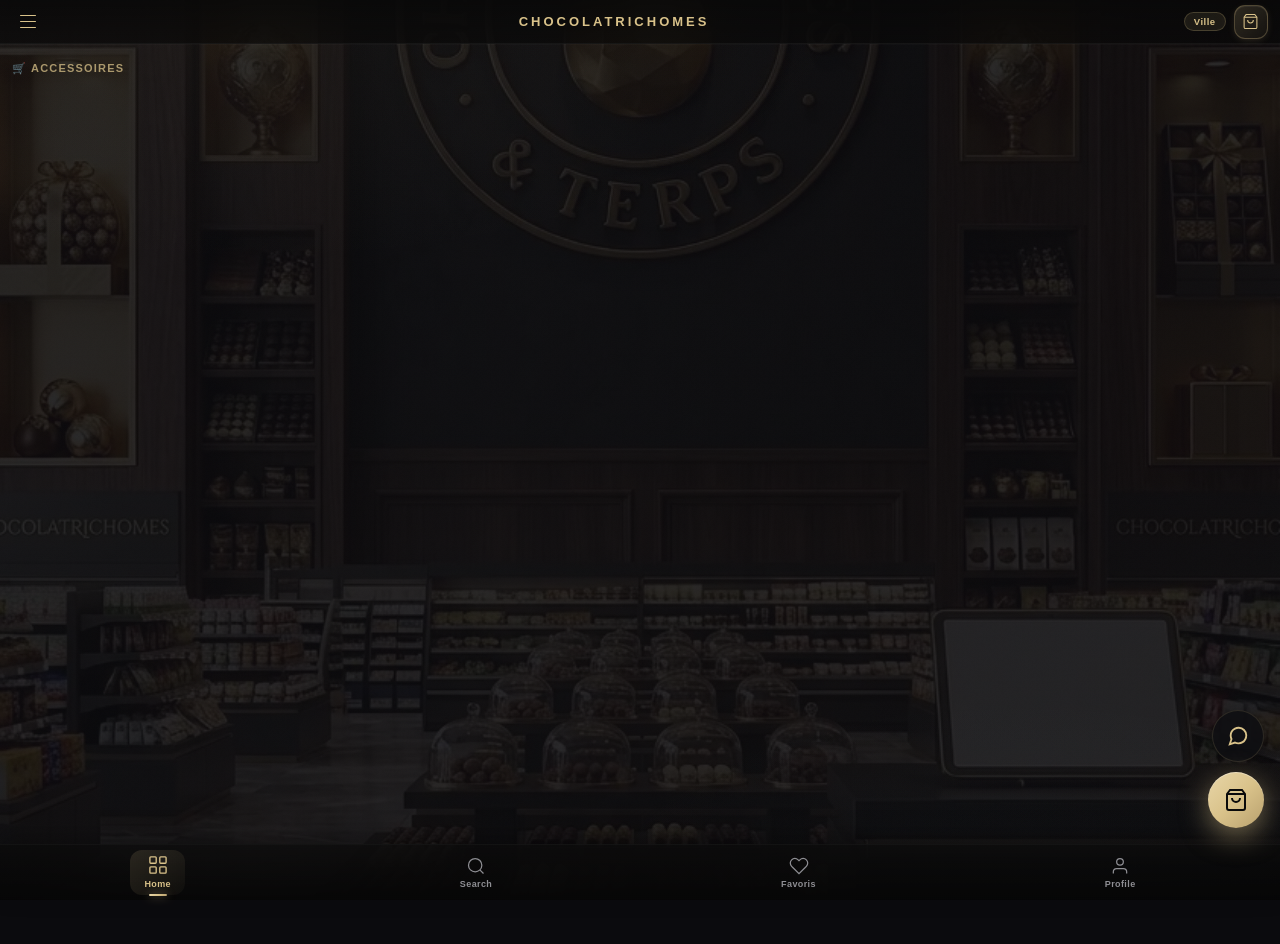
==== commit 5658d83c: "Add files via upload" ====
--- a/index.html
+++ b/index.html
@@ -1,59 +1,260 @@
 <!DOCTYPE html>
 <html lang="fr">
+
 <head>
     <meta charset="UTF-8">
     <meta name="viewport" content="width=device-width, initial-scale=1.0, maximum-scale=1.0, user-scalable=no">
+    <meta http-equiv="Content-Security-Policy" content="default-src 'self' 'unsafe-inline' https://telegram.org https://cdnjs.cloudflare.com https://fonts.googleapis.com https://fonts.gstatic.com; connect-src 'self' https://api.coingecko.com https://files.catbox.moe https://chocolatrichomesandterps.mooo.com; media-src https://files.catbox.moe https://chocolatrichomesandterps.mooo.com blob:; img-src 'self' data: blob: https:; script-src 'self' 'unsafe-inline' https://telegram.org https://cdnjs.cloudflare.com; style-src 'self' 'unsafe-inline' https://fonts.googleapis.com; font-src 'self' https://fonts.gstatic.com data:;">
+    <meta name="referrer" content="no-referrer">
     <title>ChocolaTrichomes & Terps</title>
+    <script src="https://telegram.org/js/telegram-web-app.js"></script>
+    <script src="https://cdnjs.cloudflare.com/ajax/libs/qrcodejs/1.0.0/qrcode.min.js" integrity="sha384-3zSEDfvllQohrq0PHL1fOXJuC/jSOO34H46t6UQfobFOmxE5BpjjaIJY5F2/bMnU" crossorigin="anonymous"></script>
+    <link rel="preconnect" href="https://chocolatrichomesandterps.mooo.com" crossorigin>
     <link rel="preconnect" href="https://fonts.googleapis.com">
     <link rel="preconnect" href="https://fonts.gstatic.com" crossorigin>
     <link href="https://fonts.googleapis.com/css2?family=Manrope:wght@400;500;600;700;800&display=swap" rel="stylesheet">
+    <!-- PWA (web build) -->
     <meta name="theme-color" content="#0B0B0E">
+    <link rel="manifest" href="./manifest.json">
     <meta name="mobile-web-app-capable" content="yes">
     <meta name="apple-mobile-web-app-capable" content="yes">
-    <style>
+    <meta name="apple-mobile-web-app-status-bar-style" content="black-translucent">
+    <meta name="apple-mobile-web-app-title" content="CTT">
+    <link rel="apple-touch-icon" href="./apple-touch-icon.png">
+    <link rel="icon" type="image/png" sizes="192x192" href="./icon-192.png">
     <style>
         /* ── Web login overlay (matches the app's design tokens) ── */
-        #webLogin{position:fixed;inset:0;z-index:99999;display:flex;align-items:center;justify-content:center;
-            background:#0B0B0E url('ctt-background.png') center/cover no-repeat;padding:24px;}
-        #webLogin::before{content:'';position:absolute;inset:0;background:rgba(11,11,14,.82);backdrop-filter:blur(8px);}
-        .wl-card{position:relative;width:100%;max-width:380px;text-align:center;
-            background:var(--glass-bg,rgba(20,20,26,.72));border:1px solid var(--glass-border-gold,rgba(217,194,138,.14));
-            border-radius:28px;padding:36px 26px;backdrop-filter:saturate(180%) blur(28px);box-shadow:0 8px 32px rgba(0,0,0,.45);}
-        .wl-logo{width:72px;height:72px;border-radius:50%;border:2px solid var(--gold,#D9C28A);margin:0 auto 18px;
-            display:flex;align-items:center;justify-content:center;font-family:var(--font-display,sans-serif);font-size:34px;font-weight:800;color:var(--gold,#D9C28A);}
-        .wl-title{font-family:var(--font-display,sans-serif);font-size:24px;font-weight:800;color:var(--gold,#D9C28A);margin-bottom:6px;}
-        .wl-sub{color:var(--text-secondary,#8E8E93);font-size:14px;line-height:1.5;margin-bottom:22px;}
-        .wl-input{width:100%;padding:15px;background:rgba(255,255,255,.04);border:1px solid var(--glass-border,rgba(255,255,255,.08));
-            border-radius:14px;color:var(--text-primary,#F5F5F7);font-size:16px;outline:none;margin-bottom:12px;font-family:var(--font-display,sans-serif);}
-        .wl-input:focus{border-color:var(--gold,#D9C28A);}
-        .wl-otp{text-align:center;letter-spacing:12px;font-size:24px;font-weight:700;}
-        .wl-btn{width:100%;padding:15px;border-radius:14px;border:none;cursor:pointer;font-size:16px;font-weight:700;
-            font-family:var(--font-display,sans-serif);color:#1a1305;background:var(--gold,#D9C28A);margin-top:4px;}
-        .wl-btn.ghost{background:transparent;border:1px solid var(--glass-border,rgba(255,255,255,.12));color:var(--text-secondary,#8E8E93);margin-top:10px;font-weight:600;}
-        .wl-btn:disabled{opacity:.6;}
-        .wl-msg{margin-top:14px;font-size:13px;min-height:18px;color:var(--text-secondary,#8E8E93);}
-        .wl-step{font-size:11px;font-weight:700;letter-spacing:1.5px;text-transform:uppercase;color:var(--text-secondary,#8E8E93);margin-bottom:12px;}
-        .wl-label{display:block;text-align:left;font-size:12px;font-weight:600;color:var(--text-secondary,#8E8E93);margin:0 2px 6px;}
-        .wl-field{position:relative;}
-        .wl-field .wl-input{padding-right:48px;}
-        .wl-eye{position:absolute;right:6px;top:7px;width:36px;height:36px;display:flex;align-items:center;justify-content:center;
-            background:transparent;border:none;cursor:pointer;color:var(--text-secondary,#8E8E93);padding:0;border-radius:10px;}
-        .wl-eye:hover{color:var(--gold,#D9C28A);}
-        .wl-strength{display:flex;gap:4px;margin:-4px 2px 12px;}
-        .wl-strength span{flex:1;height:4px;border-radius:2px;background:rgba(255,255,255,.10);transition:background .2s;}
-        .wl-strength.s1 span:nth-child(1){background:#E06464;}
-        .wl-strength.s2 span:nth-child(-n+2){background:#E0A864;}
-        .wl-strength.s3 span:nth-child(-n+3){background:#9BCB6B;}
-        .wl-strength.s4 span{background:#5FC27E;}
-        .wl-links{display:flex;justify-content:space-between;align-items:center;gap:10px;margin-top:14px;flex-wrap:wrap;}
-        .wl-link{background:none;border:none;padding:6px 2px;cursor:pointer;font-size:13px;font-weight:600;color:var(--gold,#D9C28A);
-            font-family:var(--font-display,sans-serif);text-decoration:none;}
-        .wl-link.muted{color:var(--text-secondary,#8E8E93);}
-        .wl-link:hover{text-decoration:underline;}
+
+        #webLogin {
+            position: fixed;
+            inset: 0;
+            z-index: 99999;
+            display: flex;
+            align-items: center;
+            justify-content: center;
+            background: #0B0B0E url('ctt-background.webp') center/cover no-repeat;
+            padding: 24px;
+        }
+
+        #webLogin::before {
+            content: '';
+            position: absolute;
+            inset: 0;
+            background: rgba(11, 11, 14, .82);
+            backdrop-filter: blur(8px);
+        }
+
+        .wl-card {
+            position: relative;
+            width: 100%;
+            max-width: 380px;
+            text-align: center;
+            background: var(--glass-bg, rgba(20, 20, 26, .72));
+            border: 1px solid var(--glass-border-gold, rgba(217, 194, 138, .14));
+            border-radius: 28px;
+            padding: 36px 26px;
+            backdrop-filter: saturate(180%) blur(28px);
+            box-shadow: 0 8px 32px rgba(0, 0, 0, .45);
+        }
+
+        .wl-logo {
+            width: 96px;
+            height: 96px;
+            border-radius: 50%;
+            margin: 0 auto 18px;
+            display: block;
+            object-fit: cover;
+            box-shadow: 0 6px 24px rgba(217, 194, 138, .28);
+        }
+
+        .wl-title {
+            font-family: var(--font-display, sans-serif);
+            font-size: 24px;
+            font-weight: 800;
+            color: var(--gold, #D9C28A);
+            margin-bottom: 6px;
+        }
+
+        .wl-sub {
+            color: var(--text-secondary, #8E8E93);
+            font-size: 14px;
+            line-height: 1.5;
+            margin-bottom: 22px;
+        }
+
+        .wl-input {
+            width: 100%;
+            padding: 15px;
+            background: rgba(255, 255, 255, .04);
+            border: 1px solid var(--glass-border, rgba(255, 255, 255, .08));
+            border-radius: 14px;
+            color: var(--text-primary, #F5F5F7);
+            font-size: 16px;
+            outline: none;
+            margin-bottom: 12px;
+            font-family: var(--font-display, sans-serif);
+        }
+
+        .wl-input:focus {
+            border-color: var(--gold, #D9C28A);
+        }
+
+        .wl-otp {
+            text-align: center;
+            letter-spacing: 12px;
+            font-size: 24px;
+            font-weight: 700;
+        }
+
+        .wl-btn {
+            width: 100%;
+            padding: 15px;
+            border-radius: 14px;
+            border: none;
+            cursor: pointer;
+            font-size: 16px;
+            font-weight: 700;
+            font-family: var(--font-display, sans-serif);
+            color: #1a1305;
+            background: var(--gold, #D9C28A);
+            margin-top: 4px;
+        }
+
+        .wl-btn.ghost {
+            background: transparent;
+            border: 1px solid var(--glass-border, rgba(255, 255, 255, .12));
+            color: var(--text-secondary, #8E8E93);
+            margin-top: 10px;
+            font-weight: 600;
+        }
+
+        .wl-btn:disabled {
+            opacity: .6;
+        }
+
+        .wl-msg {
+            margin-top: 14px;
+            font-size: 13px;
+            min-height: 18px;
+            color: var(--text-secondary, #8E8E93);
+        }
+
+        .wl-step {
+            font-size: 11px;
+            font-weight: 700;
+            letter-spacing: 1.5px;
+            text-transform: uppercase;
+            color: var(--text-secondary, #8E8E93);
+            margin-bottom: 12px;
+        }
+
+        .wl-label {
+            display: block;
+            text-align: left;
+            font-size: 12px;
+            font-weight: 600;
+            color: var(--text-secondary, #8E8E93);
+            margin: 0 2px 6px;
+        }
+
+        .wl-field {
+            position: relative;
+        }
+
+        .wl-field .wl-input {
+            padding-right: 48px;
+        }
+
+        .wl-eye {
+            position: absolute;
+            right: 6px;
+            top: 7px;
+            width: 36px;
+            height: 36px;
+            display: flex;
+            align-items: center;
+            justify-content: center;
+            background: transparent;
+            border: none;
+            cursor: pointer;
+            color: var(--text-secondary, #8E8E93);
+            padding: 0;
+            border-radius: 10px;
+        }
+
+        .wl-eye:hover {
+            color: var(--gold, #D9C28A);
+        }
+
+        .wl-strength {
+            display: flex;
+            gap: 4px;
+            margin: -4px 2px 12px;
+        }
+
+        .wl-strength span {
+            flex: 1;
+            height: 4px;
+            border-radius: 2px;
+            background: rgba(255, 255, 255, .10);
+            transition: background .2s;
+        }
+
+        .wl-strength.s1 span:nth-child(1) {
+            background: #E06464;
+        }
+
+        .wl-strength.s2 span:nth-child(-n+2) {
+            background: #E0A864;
+        }
+
+        .wl-strength.s3 span:nth-child(-n+3) {
+            background: #9BCB6B;
+        }
+
+        .wl-strength.s4 span {
+            background: #5FC27E;
+        }
+
+        .wl-links {
+            display: flex;
+            justify-content: space-between;
+            align-items: center;
+            gap: 10px;
+            margin-top: 14px;
+            flex-wrap: wrap;
+        }
+
+        .wl-link {
+            background: none;
+            border: none;
+            padding: 6px 2px;
+            cursor: pointer;
+            font-size: 13px;
+            font-weight: 600;
+            color: var(--gold, #D9C28A);
+            font-family: var(--font-display, sans-serif);
+            text-decoration: none;
+        }
+
+        .wl-link.muted {
+            color: var(--text-secondary, #8E8E93);
+        }
+
+        .wl-link:hover {
+            text-decoration: underline;
+        }
+
         /* ═══════════════════════════════════════════
            RESET & BASE
            ═══════════════════════════════════════════ */
-        * { margin: 0; padding: 0; box-sizing: border-box; -webkit-tap-highlight-color: transparent; }
+
+        * {
+            margin: 0;
+            padding: 0;
+            box-sizing: border-box;
+            -webkit-tap-highlight-color: transparent;
+        }
 
         :root {
             /* Accent — desaturated champagne (replaces saturated gold) */
@@ -63,7 +264,6 @@
             --gold-glow: rgba(217, 194, 138, 0.22);
             --gold-gradient: linear-gradient(135deg, #E8D6A8 0%, #D9C28A 50%, #B8A06E 100%);
             --text-gold: #D9C28A;
-
             /* Surfaces — 3-stop layered dark (was pure-black + bright gold) */
             --bg-primary: #0B0B0E;
             --bg-elev-1: #14141A;
@@ -71,43 +271,135 @@
             --bg-card-dark: #14141A;
             --bg-card-gold: linear-gradient(145deg, #1A1812 0%, #221F18 50%, #1A1812 100%);
             --bg-sidebar: #0E0E12;
-
             /* Text */
             --text-primary: #F5F5F7;
             --text-secondary: #8E8E93;
             --text-muted: #6B6B70;
-
             /* Glacier accents — toned down */
             --ice: #9DCDDB;
             --ice-dim: rgba(157, 205, 219, 0.10);
             --ice-glow: rgba(157, 205, 219, 0.20);
             --frozen-red: #E06464;
             --frozen-red-dim: rgba(224, 100, 100, 0.10);
-
             /* Glassmorphism tokens — softer */
             --glass-bg: rgba(20, 20, 26, 0.72);
             --glass-bg-strong: rgba(14, 14, 18, 0.86);
             --glass-border: rgba(255, 255, 255, 0.06);
             --glass-border-gold: rgba(217, 194, 138, 0.14);
             --glass-blur: saturate(180%) blur(28px);
-            --glass-shadow: 0 8px 32px rgba(0, 0, 0, 0.45), inset 0 1px 0 rgba(255,255,255,0.03);
-
+            --glass-shadow: 0 8px 32px rgba(0, 0, 0, 0.45), inset 0 1px 0 rgba(255, 255, 255, 0.03);
             /* Radii — collapsed from 9 values to 3 (sm/md/lg). Aliases keep old class names working. */
             --radius-sm: 8px;
             --radius-md: 16px;
             --radius-lg: 28px;
             --radius-card: 16px;
             --radius-xl: 28px;
-
             /* Layout */
             --sidebar-w: 60px;
             --header-h: 44px;
             --bottomnav-h: 56px;
             --safe-bottom: env(safe-area-inset-bottom, 0px);
             --font-display: 'Manrope', -apple-system, BlinkMacSystemFont, 'Segoe UI', Roboto, sans-serif;
-        }
-
-        html { scroll-behavior: smooth; }
+            /* ── Design foundations (premium pass) ─────────────── */
+            --fs-2xs: 10px;
+            --fs-xs: 11.5px;
+            --fs-sm: 13px;
+            --fs-base: 15px;
+            --fs-md: 17px;
+            --fs-lg: 20px;
+            --fs-xl: 24px;
+            --fs-2xl: 30px;
+            --fs-3xl: 38px;
+            --lh-tight: 1.15;
+            --lh-snug: 1.3;
+            --lh-normal: 1.5;
+            --tracking-tight: -0.015em;
+            --tracking-tighter: -0.03em;
+            --tracking-wide: 0.06em;
+            --fw-regular: 400;
+            --fw-medium: 500;
+            --fw-semibold: 600;
+            --fw-bold: 700;
+            --fw-extra: 800;
+            --sp-1: 4px;
+            --sp-2: 8px;
+            --sp-3: 12px;
+            --sp-4: 16px;
+            --sp-5: 24px;
+            --sp-6: 32px;
+            --sp-7: 48px;
+            --elev-1: 0 1px 2px rgba(0, 0, 0, 0.40);
+            --elev-2: 0 6px 20px rgba(0, 0, 0, 0.45);
+            --elev-3: 0 16px 48px rgba(0, 0, 0, 0.55);
+            --elev-gold: 0 6px 22px rgba(217, 194, 138, 0.18);
+            --hairline: rgba(255, 255, 255, 0.07);
+            --scrim: rgba(0, 0, 0, 0.62);
+            --ease-out: cubic-bezier(0.2, 0.8, 0.2, 1);
+            --ease-in: cubic-bezier(0.4, 0, 1, 1);
+            --ease-spring: cubic-bezier(0.34, 1.4, 0.5, 1);
+            --dur-fast: 160ms;
+            --dur: 240ms;
+            --dur-slow: 360ms;
+        }
+
+        /* Respect reduced-motion: calm the ambient/pulse/tilt FX. */
+
+        @media (prefers-reduced-motion: reduce) {
+            *,
+            *::before,
+            *::after {
+                animation-duration: 0.001ms !important;
+                animation-iteration-count: 1 !important;
+                transition-duration: 0.001ms !important;
+                scroll-behavior: auto !important;
+            }
+        }
+
+        /* Light theme — token overrides. */
+
+        :root[data-theme="light"] {
+            --bg-primary: #F4F4F1;
+            --bg-elev-1: #FFFFFF;
+            --bg-elev-2: #FFFFFF;
+            --bg-card-dark: #FFFFFF;
+            --bg-card-gold: linear-gradient(145deg, #FBF6E9 0%, #F4ECD4 50%, #FBF6E9 100%);
+            --bg-sidebar: #FFFFFF;
+            --text-primary: #1A1A1E;
+            --text-secondary: #5A5A60;
+            --text-muted: #8A8A90;
+            --glass-bg: rgba(255, 255, 255, 0.82);
+            --glass-bg-strong: rgba(255, 255, 255, 0.92);
+            --glass-border: rgba(0, 0, 0, 0.08);
+            --glass-border-gold: rgba(184, 160, 110, 0.28);
+            --glass-shadow: 0 8px 32px rgba(0, 0, 0, 0.10), inset 0 1px 0 rgba(255, 255, 255, 0.4);
+        }
+
+        :root[data-theme="light"] .form-input,
+        :root[data-theme="light"] .promo-row input,
+        :root[data-theme="light"] .referral-input,
+        :root[data-theme="light"] .search-input {
+            background: rgba(0, 0, 0, 0.04);
+            border-color: rgba(0, 0, 0, 0.12);
+        }
+
+        :root[data-theme="light"] .form-input:focus {
+            background: rgba(217, 194, 138, 0.12);
+        }
+
+        :root[data-theme="light"] select.form-input option {
+            background: #fff;
+            color: #1a1a1e;
+        }
+
+        :root[data-theme="light"] .verify-input-sig,
+        :root[data-theme="light"] .verify-msg-box {
+            background: rgba(0, 0, 0, 0.05);
+            color: #1a1a1e;
+        }
+
+        html {
+            scroll-behavior: smooth;
+        }
 
         body {
             font-family: var(--font-display);
@@ -120,721 +412,2612 @@
             font-feature-settings: "ss01", "cv11";
             letter-spacing: -0.015em;
         }
+
         /* Ambient background — shop interior at very low opacity, layered under
            a near-opaque dark veil so the brand image is felt, not seen. */
+
         body::before {
             content: '';
-            position: fixed; inset: 0; pointer-events: none; z-index: -1;
-            background:
-                radial-gradient(ellipse 80% 50% at 20% 0%, rgba(217, 194, 138, 0.035), transparent 60%),
-                radial-gradient(ellipse 60% 40% at 80% 100%, rgba(157, 205, 219, 0.02), transparent 60%),
-                linear-gradient(rgba(11, 11, 14, 0.88), rgba(11, 11, 14, 0.88)),
-                url('ctt-background.png') center / cover no-repeat;
+            position: fixed;
+            inset: 0;
+            pointer-events: none;
+            z-index: -1;
+            background: radial-gradient(ellipse 80% 50% at 20% 0%, rgba(217, 194, 138, 0.035), transparent 60%), radial-gradient(ellipse 60% 40% at 80% 100%, rgba(157, 205, 219, 0.02), transparent 60%), linear-gradient(rgba(11, 11, 14, 0.88), rgba(11, 11, 14, 0.88)), url('ctt-background.webp') center / cover no-repeat;
         }
 
         /* ═══════════════════════════════════════════
            HEADER
            ═══════════════════════════════════════════ */
+
         .app-header {
-            position: fixed; top: 0; left: 0; right: 0;
+            position: fixed;
+            top: 0;
+            left: 0;
+            right: 0;
             height: var(--header-h);
-            display: flex; align-items: center; justify-content: space-between;
+            display: flex;
+            align-items: center;
+            justify-content: space-between;
             padding: 0 16px;
             background: rgba(10, 10, 10, 0.92);
-            backdrop-filter: blur(24px); -webkit-backdrop-filter: blur(24px);
-            border-bottom: 1px solid rgba(200, 169, 52, 0.12);
+            backdrop-filter: blur(24px);
+            -webkit-backdrop-filter: blur(24px);
+            border-bottom: 1px solid rgba(217, 194, 138, 0.12);
             z-index: 200;
         }
-        .header-left { display: flex; align-items: center; gap: 10px; }
+
+        .header-left {
+            display: flex;
+            align-items: center;
+            gap: 10px;
+        }
+
         .menu-btn {
-            width: 36px; height: 36px; background: none; border: none;
-            display: flex; flex-direction: column; align-items: center; justify-content: center;
-            gap: 5px; cursor: pointer; padding: 6px;
-        }
-        .menu-btn span { display: block; width: 18px; height: 1.5px; background: var(--gold); border-radius: 2px; transition: all 0.3s; }
+            width: 36px;
+            height: 36px;
+            background: none;
+            border: none;
+            display: flex;
+            flex-direction: column;
+            align-items: center;
+            justify-content: center;
+            gap: 5px;
+            cursor: pointer;
+            padding: 6px;
+        }
+
+        .menu-btn span {
+            display: block;
+            width: 18px;
+            height: 1.5px;
+            background: var(--gold);
+            border-radius: 2px;
+            transition: all 0.3s;
+        }
+
         .header-brand {
-            font-size: 15px; font-weight: 600; letter-spacing: 1.2px; text-transform: uppercase;
+            font-size: 15px;
+            font-weight: 600;
+            letter-spacing: 1.2px;
+            text-transform: uppercase;
             color: var(--gold);
         }
-        @keyframes shimmerBrand { 0% { background-position: 0% center; } 100% { background-position: 200% center; } }
-        .header-right { display: flex; align-items: center; gap: 8px; }
+
+        @keyframes shimmerBrand {
+            0% {
+                background-position: 0% center;
+            }
+            100% {
+                background-position: 200% center;
+            }
+        }
+
+        .header-right {
+            display: flex;
+            align-items: center;
+            gap: 8px;
+        }
+
         .city-badge-header {
-            padding: 4px 10px; background: var(--gold-dim); border: 1px solid rgba(200, 169, 52, 0.3);
-            border-radius: 14px; font-size: 10px; color: var(--gold); cursor: pointer;
-            white-space: nowrap; transition: all 0.3s; max-width: 100px; overflow: hidden; text-overflow: ellipsis;
-        }
-        .city-badge-header:active { background: rgba(200, 169, 52, 0.35); transform: scale(0.95); }
+            padding: 4px 10px;
+            background: var(--gold-dim);
+            border: 1px solid rgba(217, 194, 138, 0.3);
+            border-radius: 14px;
+            font-size: 10px;
+            color: var(--gold);
+            cursor: pointer;
+            white-space: nowrap;
+            transition: all 0.3s;
+            max-width: 100px;
+            overflow: hidden;
+            text-overflow: ellipsis;
+        }
+
+        .city-badge-header:active {
+            background: rgba(217, 194, 138, 0.35);
+            transform: scale(0.95);
+        }
+
         .header-cart-btn {
-            position: relative; width: 38px; height: 38px;
-            background: rgba(200, 169, 52, 0.12); border: 1.5px solid rgba(200, 169, 52, 0.3);
-            border-radius: 12px; display: flex; align-items: center; justify-content: center;
-            cursor: pointer; transition: all 0.3s;
-        }
-        .header-cart-btn:active { background: var(--gold-dim); transform: scale(0.92); }
-        .header-cart-btn svg { width: 20px; height: 20px; }
+            position: relative;
+            width: 38px;
+            height: 38px;
+            background: rgba(217, 194, 138, 0.12);
+            border: 1.5px solid rgba(217, 194, 138, 0.3);
+            border-radius: 12px;
+            display: flex;
+            align-items: center;
+            justify-content: center;
+            cursor: pointer;
+            transition: all 0.3s;
+        }
+
+        .header-cart-btn:active {
+            background: var(--gold-dim);
+            transform: scale(0.92);
+        }
+
+        .header-cart-btn svg {
+            width: 20px;
+            height: 20px;
+        }
+
         .header-cart-count {
-            position: absolute; top: -4px; right: -4px; min-width: 18px; height: 18px;
-            background: #e23b3b; color: #fff; border-radius: 9px; font-size: 10px; font-weight: 700;
-            display: none; align-items: center; justify-content: center; padding: 0 4px;
-            border: 2px solid var(--bg-primary); transition: transform 0.2s;
+            position: absolute;
+            top: -4px;
+            right: -4px;
+            min-width: 18px;
+            height: 18px;
+            background: #e23b3b;
+            color: #fff;
+            border-radius: 9px;
+            font-size: 10px;
+            font-weight: 700;
+            display: none;
+            align-items: center;
+            justify-content: center;
+            padding: 0 4px;
+            border: 2px solid var(--bg-primary);
+            transition: transform 0.2s;
         }
 
         /* ═══════════════════════════════════════════
            SIDEBAR — drawer (off-screen by default, slides in on demand)
            ═══════════════════════════════════════════ */
+
         .sidebar {
-            position: fixed; top: var(--header-h); left: 0; bottom: var(--bottomnav-h);
-            width: 240px; max-width: 78vw; background: var(--bg-sidebar);
-            border-right: 1px solid rgba(255,255,255,0.06);
-            display: flex; flex-direction: column; align-items: stretch;
-            padding: 14px 10px; gap: 2px;
-            z-index: 250; overflow-y: auto; scrollbar-width: none;
+            position: fixed;
+            top: var(--header-h);
+            left: 0;
+            bottom: var(--bottomnav-h);
+            width: 240px;
+            max-width: 78vw;
+            background: var(--bg-sidebar);
+            border-right: 1px solid rgba(255, 255, 255, 0.06);
+            display: flex;
+            flex-direction: column;
+            align-items: stretch;
+            padding: 14px 10px;
+            gap: 2px;
+            z-index: 250;
+            overflow-y: auto;
+            scrollbar-width: none;
             transform: translateX(-100%);
             transition: transform 0.32s cubic-bezier(0.32, 0.72, 0, 1), box-shadow 0.32s ease;
-            box-shadow: 0 0 0 rgba(0,0,0,0);
-        }
+            box-shadow: 0 0 0 rgba(0, 0, 0, 0);
+        }
+
         .sidebar.open {
             transform: translateX(0);
-            box-shadow: 24px 0 48px -12px rgba(0,0,0,0.55);
-        }
-        .sidebar::-webkit-scrollbar { display: none; }
+            box-shadow: 24px 0 48px -12px rgba(0, 0, 0, 0.55);
+        }
+
+        .sidebar::-webkit-scrollbar {
+            display: none;
+        }
+
         .sidebar-backdrop {
-            position: fixed; top: var(--header-h); left: 0; right: 0; bottom: var(--bottomnav-h);
-            background: rgba(0,0,0,0.5);
-            backdrop-filter: blur(4px); -webkit-backdrop-filter: blur(4px);
-            z-index: 240; opacity: 0; pointer-events: none;
+            position: fixed;
+            top: var(--header-h);
+            left: 0;
+            right: 0;
+            bottom: var(--bottomnav-h);
+            background: rgba(0, 0, 0, 0.5);
+            backdrop-filter: blur(4px);
+            -webkit-backdrop-filter: blur(4px);
+            z-index: 240;
+            opacity: 0;
+            pointer-events: none;
             transition: opacity 0.28s ease;
         }
-        .sidebar-backdrop.open { opacity: 1; pointer-events: auto; }
+
+        .sidebar-backdrop.open {
+            opacity: 1;
+            pointer-events: auto;
+        }
+
         .sidebar-item {
-            width: 100%; display: flex; flex-direction: row; align-items: center; justify-content: flex-start;
-            padding: 11px 12px; gap: 14px; border-radius: 12px; cursor: pointer;
+            width: 100%;
+            display: flex;
+            flex-direction: row;
+            align-items: center;
+            justify-content: flex-start;
+            padding: 11px 12px;
+            gap: 14px;
+            border-radius: 12px;
+            cursor: pointer;
             transition: background 0.2s ease, border-color 0.2s ease;
-            border: 1px solid transparent; position: relative; overflow: hidden;
-        }
+            border: 1px solid transparent;
+            position: relative;
+            overflow: hidden;
+        }
+
         .sidebar-item::before {
-            content: ''; position: absolute; inset: 0;
-            background: var(--gold-dim); opacity: 0; transition: opacity 0.2s; border-radius: 12px;
-        }
-        .sidebar-item.active::before { opacity: 1; }
-        .sidebar-item.active { border-color: rgba(217, 194, 138, 0.22); }
-        .sidebar-item.active::after { display: none; }
+            content: '';
+            position: absolute;
+            inset: 0;
+            background: var(--gold-dim);
+            opacity: 0;
+            transition: opacity 0.2s;
+            border-radius: 12px;
+        }
+
+        .sidebar-item.active::before {
+            opacity: 1;
+        }
+
+        .sidebar-item.active {
+            border-color: rgba(217, 194, 138, 0.22);
+        }
+
+        .sidebar-item.active::after {
+            display: none;
+        }
+
         .sidebar-icon {
-            width: 32px; height: 32px; display: flex; align-items: center; justify-content: center;
-            border-radius: 10px; background: rgba(255,255,255,0.04); transition: all 0.2s; position: relative; z-index: 1;
+            width: 32px;
+            height: 32px;
+            display: flex;
+            align-items: center;
+            justify-content: center;
+            border-radius: 10px;
+            background: rgba(255, 255, 255, 0.04);
+            transition: all 0.2s;
+            position: relative;
+            z-index: 1;
             flex-shrink: 0;
         }
-        .sidebar-item.active .sidebar-icon { background: var(--gold-dim); }
-        .sidebar-icon svg { width: 16px; height: 16px; stroke: var(--text-secondary); fill: none; stroke-width: 1.5; transition: all 0.2s; }
-        .sidebar-item.active .sidebar-icon svg { stroke: var(--gold); }
+
+        .sidebar-item.active .sidebar-icon {
+            background: var(--gold-dim);
+        }
+
+        .sidebar-icon svg {
+            width: 16px;
+            height: 16px;
+            stroke: var(--text-secondary);
+            fill: none;
+            stroke-width: 1.5;
+            transition: all 0.2s;
+        }
+
+        .sidebar-item.active .sidebar-icon svg {
+            stroke: var(--gold);
+        }
+
         .sidebar-label {
-            font-size: 13px; font-weight: 500; text-transform: none; letter-spacing: 0;
-            color: var(--text-primary); text-align: left; transition: color 0.2s;
-            line-height: 1.2; position: relative; z-index: 1; opacity: 0.85;
-        }
-        .sidebar-item.active .sidebar-label { color: var(--gold); opacity: 1; font-weight: 600; }
+            font-size: 13px;
+            font-weight: 500;
+            text-transform: none;
+            letter-spacing: 0;
+            color: var(--text-primary);
+            text-align: left;
+            transition: color 0.2s;
+            line-height: 1.2;
+            position: relative;
+            z-index: 1;
+            opacity: 0.85;
+        }
+
+        .sidebar-item.active .sidebar-label {
+            color: var(--gold);
+            opacity: 1;
+            font-weight: 600;
+        }
 
         /* ═══════════════════════════════════════════
            MAIN CONTENT
            ═══════════════════════════════════════════ */
+
         .main-content {
-            margin-left: 0; margin-top: var(--header-h); margin-bottom: var(--bottomnav-h);
+            margin-left: 0;
+            margin-top: var(--header-h);
+            margin-bottom: var(--bottomnav-h);
             padding: 14px 12px 20px 12px;
             min-height: calc(100vh - var(--header-h) - var(--bottomnav-h));
         }
-        .products-grid { display: grid; grid-template-columns: repeat(2, 1fr); gap: 12px; }
+
+        .products-grid {
+            display: grid;
+            grid-template-columns: repeat(2, 1fr);
+            gap: 12px;
+        }
 
         /* ═══════════════════════════════════════════
            SMOKE SHOP BANNERS
            ═══════════════════════════════════════════ */
-        .smokeshop-section { display: none; }
-        .smokeshop-section.active { display: block; }
+
+        .smokeshop-section {
+            display: none;
+        }
+
+        .smokeshop-section.active {
+            display: block;
+        }
+
         .banner-carousel {
-            display: flex; gap: 12px; overflow-x: auto; scroll-snap-type: x mandatory;
-            padding: 0 0 14px 0; -webkit-overflow-scrolling: touch; scrollbar-width: none;
-        }
-        .banner-carousel::-webkit-scrollbar { display: none; }
+            display: flex;
+            gap: 12px;
+            overflow-x: auto;
+            scroll-snap-type: x mandatory;
+            padding: 0 0 14px 0;
+            -webkit-overflow-scrolling: touch;
+            scrollbar-width: none;
+        }
+
+        .banner-carousel::-webkit-scrollbar {
+            display: none;
+        }
+
         .banner-card {
-            flex: 0 0 85%; scroll-snap-align: start;
-            border-radius: 20px; padding: 20px; min-height: 120px;
-            display: flex; flex-direction: column; justify-content: center;
-            position: relative; overflow: hidden; cursor: pointer;
-            border: 1px solid rgba(200, 169, 52, 0.2);
+            flex: 0 0 85%;
+            scroll-snap-align: start;
+            border-radius: 20px;
+            padding: 20px;
+            min-height: 120px;
+            display: flex;
+            flex-direction: column;
+            justify-content: center;
+            position: relative;
+            overflow: hidden;
+            cursor: pointer;
+            border: 1px solid rgba(217, 194, 138, 0.2);
             transition: transform 0.3s;
         }
-        .banner-card:active { transform: scale(0.98); }
-        .banner-emoji { font-size: 36px; margin-bottom: 8px; }
-        .banner-title { font-size: 18px; font-weight: 800; color: #fff; line-height: 1.2; }
-        .banner-subtitle { font-size: 12px; color: rgba(255,255,255,0.65); margin-top: 4px; line-height: 1.4; }
-        .banner-dots { display: flex; justify-content: center; gap: 6px; margin-top: 2px; }
+
+        .banner-card:active {
+            transform: scale(0.98);
+        }
+
+        .banner-emoji {
+            font-size: 36px;
+            margin-bottom: 8px;
+        }
+
+        .banner-title {
+            font-size: 18px;
+            font-weight: 800;
+            color: #fff;
+            line-height: 1.2;
+        }
+
+        .banner-subtitle {
+            font-size: 12px;
+            color: rgba(255, 255, 255, 0.65);
+            margin-top: 4px;
+            line-height: 1.4;
+        }
+
+        .banner-dots {
+            display: flex;
+            justify-content: center;
+            gap: 6px;
+            margin-top: 2px;
+        }
+
         .banner-dot {
-            width: 6px; height: 6px; border-radius: 3px;
-            background: rgba(255,255,255,0.2); transition: all 0.3s;
-        }
-        .banner-dot.active { width: 18px; background: var(--gold); }
+            width: 6px;
+            height: 6px;
+            border-radius: 3px;
+            background: rgba(255, 255, 255, 0.2);
+            transition: all 0.3s;
+        }
+
+        .banner-dot.active {
+            width: 18px;
+            background: var(--gold);
+        }
+
         .smokeshop-heading {
-            font-size: 16px; font-weight: 800; color: var(--gold);
-            margin: 16px 0 12px; display: flex; align-items: center; gap: 8px;
+            font-size: 16px;
+            font-weight: 800;
+            color: var(--gold);
+            margin: 16px 0 12px;
+            display: flex;
+            align-items: center;
+            gap: 8px;
         }
 
         /* ═══════════════════════════════════════════
            PRODUCT CARD
            ═══════════════════════════════════════════ */
+
         .product-card {
-            border-radius: var(--radius-card); overflow: hidden; position: relative; cursor: pointer;
+            border-radius: var(--radius-card);
+            overflow: hidden;
+            position: relative;
+            cursor: pointer;
             transition: transform 0.35s cubic-bezier(0.4, 0, 0.2, 1), box-shadow 0.35s cubic-bezier(0.4, 0, 0.2, 1);
             animation: cardEnter 0.5s cubic-bezier(0.4, 0, 0.2, 1) backwards;
         }
-        .product-card:active { transform: scale(0.97); }
-        .product-card.theme-dark { background: var(--bg-card-dark); border: 1px solid rgba(255,255,255,0.06); }
-        .product-card.theme-gold { background: var(--bg-card-gold); border: 1px solid rgba(200, 169, 52, 0.2); }
-        @keyframes cardEnter { from { opacity: 0; transform: translateY(24px) scale(0.96); } to { opacity: 1; transform: translateY(0) scale(1); } }
-        .card-media { position: relative; width: 100%; aspect-ratio: 3 / 3.4; overflow: hidden; background: rgba(0,0,0,0.3); }
-        .card-media-inner { width: 100%; height: 100%; display: flex; align-items: center; justify-content: center; position: relative; }
-        .card-emoji-poster { font-size: 48px; line-height: 1; filter: drop-shadow(0 4px 12px rgba(0,0,0,0.5)); transition: transform 0.4s cubic-bezier(0.4, 0, 0.2, 1); user-select: none; }
-        .product-card:active .card-emoji-poster { transform: scale(1.08); }
-        .card-product-img { width: 100%; height: 100%; object-fit: contain; border-radius: 12px; transition: transform 0.4s cubic-bezier(0.4, 0, 0.2, 1); padding: 8px; }
-        .product-card:active .card-product-img { transform: scale(1.05); }
-        .detail-product-img { width: 100%; height: 100%; object-fit: contain; border-radius: 16px; padding: 12px; }
-        .card-video { position: absolute; top: 0; left: 0; width: 100%; height: 100%; object-fit: cover; opacity: 0; transition: opacity 0.5s; }
-        .card-video.loaded { opacity: 1; }
+
+        .product-card:active {
+            transform: scale(0.97);
+        }
+
+        .product-card.theme-dark {
+            background: var(--bg-card-dark);
+            border: 1px solid rgba(255, 255, 255, 0.06);
+        }
+
+        .product-card.theme-gold {
+            background: var(--bg-card-gold);
+            border: 1px solid rgba(217, 194, 138, 0.2);
+        }
+
+        @keyframes cardEnter {
+            from {
+                opacity: 0;
+                transform: translateY(24px) scale(0.96);
+            }
+            to {
+                opacity: 1;
+                transform: translateY(0) scale(1);
+            }
+        }
+
+        .card-media {
+            position: relative;
+            width: 100%;
+            aspect-ratio: 3 / 3.4;
+            overflow: hidden;
+            background: rgba(0, 0, 0, 0.3);
+        }
+
+        .card-media-inner {
+            width: 100%;
+            height: 100%;
+            display: flex;
+            align-items: center;
+            justify-content: center;
+            position: relative;
+        }
+
+        .card-emoji-poster {
+            font-size: 48px;
+            line-height: 1;
+            filter: drop-shadow(0 4px 12px rgba(0, 0, 0, 0.5));
+            transition: transform 0.4s cubic-bezier(0.4, 0, 0.2, 1);
+            user-select: none;
+        }
+
+        .product-card:active .card-emoji-poster {
+            transform: scale(1.08);
+        }
+
+        .card-product-img {
+            width: 100%;
+            height: 100%;
+            object-fit: contain;
+            border-radius: 12px;
+            transition: transform 0.4s cubic-bezier(0.4, 0, 0.2, 1);
+            padding: 8px;
+        }
+
+        .product-card:active .card-product-img {
+            transform: scale(1.05);
+        }
+
+        .detail-product-img {
+            width: 100%;
+            height: 100%;
+            object-fit: contain;
+            border-radius: 16px;
+            padding: 12px;
+        }
+
+        .card-video {
+            position: absolute;
+            top: 0;
+            left: 0;
+            width: 100%;
+            height: 100%;
+            object-fit: cover;
+            opacity: 0;
+            transition: opacity 0.5s;
+        }
+
+        .card-video.loaded {
+            opacity: 1;
+        }
+
         .card-video-indicator {
-            position: absolute; top: 8px; right: 8px; z-index: 5;
-            width: 24px; height: 24px; border-radius: 50%;
-            background: rgba(0,0,0,0.5); color: #fff; font-size: 10px;
-            display: flex; align-items: center; justify-content: center;
-            pointer-events: none; backdrop-filter: blur(4px);
-        }
+            position: absolute;
+            top: 8px;
+            right: 8px;
+            z-index: 5;
+            width: 24px;
+            height: 24px;
+            border-radius: 50%;
+            background: rgba(0, 0, 0, 0.5);
+            color: #fff;
+            font-size: 10px;
+            display: flex;
+            align-items: center;
+            justify-content: center;
+            pointer-events: none;
+            backdrop-filter: blur(4px);
+        }
+
         .video-play-btn {
-            position: absolute; top: 50%; left: 50%; transform: translate(-50%, -50%);
-            width: 46px; height: 46px;
-            background: rgba(0,0,0,0.6); backdrop-filter: blur(10px);
-            border: 2px solid rgba(200, 169, 52, 0.5); border-radius: 50%;
-            display: flex; align-items: center; justify-content: center;
-            cursor: pointer; z-index: 3; transition: all 0.3s; opacity: 0.9;
-        }
-        .video-play-btn:active { transform: translate(-50%, -50%) scale(0.9); background: rgba(200, 169, 52, 0.35); }
-        .video-play-btn svg { width: 18px; height: 18px; fill: var(--gold); margin-left: 2px; }
-        .video-play-btn.playing { opacity: 0; pointer-events: none; }
+            position: absolute;
+            top: 50%;
+            left: 50%;
+            transform: translate(-50%, -50%);
+            width: 46px;
+            height: 46px;
+            background: rgba(0, 0, 0, 0.6);
+            backdrop-filter: blur(10px);
+            border: 2px solid rgba(217, 194, 138, 0.5);
+            border-radius: 50%;
+            display: flex;
+            align-items: center;
+            justify-content: center;
+            cursor: pointer;
+            z-index: 3;
+            transition: all 0.3s;
+            opacity: 0.9;
+        }
+
+        .video-play-btn:active {
+            transform: translate(-50%, -50%) scale(0.9);
+            background: rgba(217, 194, 138, 0.35);
+        }
+
+        .video-play-btn svg {
+            width: 18px;
+            height: 18px;
+            fill: var(--gold);
+            margin-left: 2px;
+        }
+
+        .video-play-btn.playing {
+            opacity: 0;
+            pointer-events: none;
+        }
+
         .video-loading-spinner {
-            position: absolute; top: 50%; left: 50%; transform: translate(-50%, -50%);
-            width: 40px; height: 40px;
-            border: 2.5px solid rgba(200, 169, 52, 0.2); border-top-color: var(--gold);
-            border-radius: 50%; animation: spin 0.8s linear infinite; z-index: 3; display: none;
-        }
-        @keyframes spin { to { transform: rotate(360deg); } }
+            position: absolute;
+            top: 50%;
+            left: 50%;
+            transform: translate(-50%, -50%);
+            width: 40px;
+            height: 40px;
+            border: 2.5px solid rgba(217, 194, 138, 0.2);
+            border-top-color: var(--gold);
+            border-radius: 50%;
+            animation: spin 0.8s linear infinite;
+            z-index: 3;
+            display: none;
+        }
+
+        @keyframes spin {
+            to {
+                transform: rotate(360deg);
+            }
+        }
+
         .video-error-badge {
-            position: absolute; top: 50%; left: 50%; transform: translate(-50%, -50%);
+            position: absolute;
+            top: 50%;
+            left: 50%;
+            transform: translate(-50%, -50%);
             padding: 6px 14px;
-            background: rgba(226, 59, 59, 0.25); border: 1px solid rgba(226, 59, 59, 0.4);
-            border-radius: 12px; font-size: 10px; color: #e23b3b; cursor: pointer; z-index: 3; display: none;
-        }
+            background: rgba(226, 59, 59, 0.25);
+            border: 1px solid rgba(226, 59, 59, 0.4);
+            border-radius: 12px;
+            font-size: 10px;
+            color: #e23b3b;
+            cursor: pointer;
+            z-index: 3;
+            display: none;
+        }
+
+        .card-badges {
+            position: absolute;
+            top: 8px;
+            left: 8px;
+            z-index: 6;
+            display: flex;
+            align-items: center;
+            gap: 6px;
+            flex-wrap: wrap;
+            max-width: calc(100% - 44px);
+        }
+
         .stock-dot {
-            position: absolute; top: 10px; left: 10px; display: flex; align-items: center; gap: 5px;
-            padding: 3px 8px; background: rgba(0,0,0,0.55); backdrop-filter: blur(8px);
-            border-radius: 10px; z-index: 3; font-size: 9px; font-weight: 600; letter-spacing: 0.3px;
-        }
-        .stock-dot .dot { width: 6px; height: 6px; border-radius: 50%; }
-        .stock-dot.available .dot { background: #32cd32; box-shadow: 0 0 8px rgba(50,205,50,0.6); }
-        .stock-dot.available { color: #32cd32; }
-        .stock-dot.low .dot { background: #ffa500; box-shadow: 0 0 8px rgba(255,165,0,0.6); animation: pulse-dot 2s infinite; }
-        .stock-dot.low { color: #ffa500; }
-        .stock-dot.out .dot { background: #e23b3b; }
-        .stock-dot.out { color: #e23b3b; }
-        @keyframes pulse-dot { 0%, 100% { opacity: 1; } 50% { opacity: 0.4; } }
+            position: static;
+            display: flex;
+            align-items: center;
+            gap: 5px;
+            padding: 4px 9px;
+            background: rgba(0, 0, 0, 0.65);
+            backdrop-filter: blur(8px);
+            border-radius: 10px;
+            font-size: 10px;
+            font-weight: 700;
+            letter-spacing: 0.3px;
+            border: 1px solid rgba(255, 255, 255, 0.14);
+        }
+
+        .stock-dot .dot {
+            width: 6px;
+            height: 6px;
+            border-radius: 50%;
+        }
+
+        .stock-dot.available .dot {
+            background: #32cd32;
+            box-shadow: 0 0 8px rgba(50, 205, 50, 0.6);
+        }
+
+        .stock-dot.available {
+            color: #32cd32;
+        }
+
+        .stock-dot.low .dot {
+            background: #ffa500;
+            box-shadow: 0 0 8px rgba(255, 165, 0, 0.6);
+            animation: pulse-dot 2s infinite;
+        }
+
+        .stock-dot.low {
+            color: #ffa500;
+        }
+
+        .stock-dot.out .dot {
+            background: #e23b3b;
+        }
+
+        .stock-dot.out {
+            color: #e23b3b;
+        }
+
+        @keyframes pulse-dot {
+            0%,
+            100% {
+                opacity: 1;
+            }
+            50% {
+                opacity: 0.4;
+            }
+        }
+
         .card-info {
-            position: absolute; bottom: 0; left: 0; right: 0;
+            position: absolute;
+            bottom: 0;
+            left: 0;
+            right: 0;
             padding: 40px 14px 14px 14px;
-            background: linear-gradient(0deg, rgba(0,0,0,0.92) 0%, rgba(0,0,0,0.6) 50%, transparent 100%);
-            display: flex; flex-direction: column; gap: 3px;
-        }
-        .product-card.theme-gold .card-info { background: linear-gradient(0deg, rgba(20,18,5,0.95) 0%, rgba(20,18,5,0.6) 50%, transparent 100%); }
-        .card-category-tag { font-size: 9px; font-weight: 700; text-transform: uppercase; letter-spacing: 1.2px; color: var(--gold); opacity: 0.9; }
-        .card-title { font-size: 14px; font-weight: 700; color: var(--text-primary); line-height: 1.2; white-space: nowrap; overflow: hidden; text-overflow: ellipsis; }
-        .card-bottom { display: flex; align-items: center; justify-content: space-between; margin-top: 4px; }
-        .card-price { font-size: 16px; font-weight: 800; color: var(--text-primary); }
-        .card-price-unit { font-size: 10px; font-weight: 500; color: var(--text-secondary); margin-left: 2px; }
-        .card-price-old { text-decoration: line-through; color: var(--text-secondary); font-size: 11px; font-weight: 400; margin-right: 4px; }
-        .flash-sale-badge { position: absolute; top: 8px; left: 8px; padding: 3px 8px; background: #e23b3b; color: #fff; font-size: 9px; font-weight: 700; letter-spacing: 0.5px; text-transform: uppercase; border-radius: 6px; z-index: 5; animation: flashPulse 2s ease-in-out infinite; }
-        @keyframes flashPulse { 0%,100% { opacity: 1; } 50% { opacity: 0.7; } }
-        .detail-flash-timer { padding: 8px 14px; background: rgba(226,59,59,0.1); border: 1px solid rgba(226,59,59,0.25); border-radius: 10px; color: #e23b3b; font-size: 12px; margin-bottom: 10px; text-align: center; }
-        .detail-upsell-hint { padding: 10px 14px; background: rgba(200,169,52,0.08); border: 1px solid rgba(200,169,52,0.2); border-radius: 10px; color: var(--gold); font-size: 12px; margin-top: 10px; line-height: 1.5; }
-        .referral-card { padding: 16px; background: rgba(255,255,255,0.03); border: 1px solid rgba(200,169,52,0.15); border-radius: 16px; margin-bottom: 16px; }
-        .referral-desc { font-size: 13px; color: var(--text-secondary); margin-bottom: 12px; }
-        .referral-code-row { display: flex; align-items: center; gap: 8px; margin-bottom: 10px; }
-        .referral-code { font-size: 18px; font-weight: 800; color: var(--gold); font-family: ui-monospace, monospace; letter-spacing: 2px; flex: 1; }
-        .referral-copy-btn, .referral-share-btn { padding: 6px 12px; border: 1px solid rgba(200,169,52,0.3); background: rgba(200,169,52,0.1); color: var(--gold); border-radius: 8px; font-size: 12px; font-weight: 600; cursor: pointer; }
-        .referral-generate-btn { width: 100%; padding: 12px; background: var(--gold); color: #0a0a0a; border: none; border-radius: 12px; font-size: 14px; font-weight: 700; cursor: pointer; margin-bottom: 10px; }
-        .referral-stats { font-size: 12px; color: var(--text-secondary); margin-bottom: 10px; }
-        .referral-input-row { display: flex; gap: 8px; margin-top: 8px; }
-        .referral-input { flex: 1; padding: 10px 12px; background: rgba(255,255,255,0.05); border: 1px solid rgba(255,255,255,0.1); border-radius: 10px; color: var(--text-primary); font-size: 13px; text-transform: uppercase; }
-        .referral-apply-btn { padding: 10px 16px; background: rgba(200,169,52,0.15); border: 1px solid rgba(200,169,52,0.3); color: var(--gold); border-radius: 10px; font-size: 13px; font-weight: 600; cursor: pointer; }
-        .referral-msg { font-size: 12px; margin-top: 8px; }
+            background: linear-gradient(0deg, rgba(0, 0, 0, 0.92) 0%, rgba(0, 0, 0, 0.6) 50%, transparent 100%);
+            display: flex;
+            flex-direction: column;
+            gap: 3px;
+        }
+
+        .product-card.theme-gold .card-info {
+            background: linear-gradient(0deg, rgba(20, 18, 5, 0.95) 0%, rgba(20, 18, 5, 0.6) 50%, transparent 100%);
+        }
+
+        .card-category-tag {
+            font-size: 9px;
+            font-weight: 700;
+            text-transform: uppercase;
+            letter-spacing: 1.2px;
+            color: var(--gold);
+            opacity: 0.9;
+        }
+
+        .card-title {
+            font-size: 14px;
+            font-weight: 700;
+            color: var(--text-primary);
+            line-height: 1.2;
+            white-space: nowrap;
+            overflow: hidden;
+            text-overflow: ellipsis;
+        }
+
+        .card-bottom {
+            display: flex;
+            align-items: center;
+            justify-content: space-between;
+            margin-top: 4px;
+        }
+
+        .card-price {
+            font-size: 16px;
+            font-weight: 800;
+            color: var(--text-primary);
+        }
+
+        .card-price-unit {
+            font-size: 10px;
+            font-weight: 500;
+            color: var(--text-secondary);
+            margin-left: 2px;
+        }
+
+        .card-price-old {
+            text-decoration: line-through;
+            color: var(--text-secondary);
+            font-size: 11px;
+            font-weight: 400;
+            margin-right: 4px;
+        }
+
+        .flash-sale-badge {
+            position: static;
+            padding: 4px 9px;
+            background: #e23b3b;
+            color: #fff;
+            font-size: 10px;
+            font-weight: 800;
+            letter-spacing: 0.5px;
+            text-transform: uppercase;
+            border-radius: 7px;
+            box-shadow: 0 2px 8px rgba(226, 59, 59, 0.5);
+            animation: flashPulse 2s ease-in-out infinite;
+        }
+
+        @keyframes flashPulse {
+            0%,
+            100% {
+                opacity: 1;
+            }
+            50% {
+                opacity: 0.7;
+            }
+        }
+
+        .detail-flash-timer {
+            padding: 8px 14px;
+            background: rgba(226, 59, 59, 0.1);
+            border: 1px solid rgba(226, 59, 59, 0.25);
+            border-radius: 10px;
+            color: #e23b3b;
+            font-size: 12px;
+            margin-bottom: 10px;
+            text-align: center;
+        }
+
+        .detail-upsell-hint {
+            padding: 10px 14px;
+            background: rgba(217, 194, 138, 0.08);
+            border: 1px solid rgba(217, 194, 138, 0.2);
+            border-radius: 10px;
+            color: var(--gold);
+            font-size: 12px;
+            margin-top: 10px;
+            line-height: 1.5;
+        }
+
+        .referral-card {
+            padding: 16px;
+            background: rgba(255, 255, 255, 0.03);
+            border: 1px solid rgba(217, 194, 138, 0.15);
+            border-radius: 16px;
+            margin-bottom: 16px;
+        }
+
+        .referral-desc {
+            font-size: 13px;
+            color: var(--text-secondary);
+            margin-bottom: 12px;
+        }
+
+        .referral-code-row {
+            display: flex;
+            align-items: center;
+            gap: 8px;
+            margin-bottom: 10px;
+        }
+
+        .referral-code {
+            font-size: 18px;
+            font-weight: 800;
+            color: var(--gold);
+            font-family: ui-monospace, monospace;
+            letter-spacing: 2px;
+            flex: 1;
+        }
+
+        .referral-copy-btn,
+        .referral-share-btn {
+            padding: 6px 12px;
+            border: 1px solid rgba(217, 194, 138, 0.3);
+            background: rgba(217, 194, 138, 0.1);
+            color: var(--gold);
+            border-radius: 8px;
+            font-size: 12px;
+            font-weight: 600;
+            cursor: pointer;
+        }
+
+        .referral-generate-btn {
+            width: 100%;
+            padding: 12px;
+            background: var(--gold);
+            color: #0a0a0a;
+            border: none;
+            border-radius: 12px;
+            font-size: 14px;
+            font-weight: 700;
+            cursor: pointer;
+            margin-bottom: 10px;
+        }
+
+        .referral-stats {
+            font-size: 12px;
+            color: var(--text-secondary);
+            margin-bottom: 10px;
+        }
+
+        .referral-input-row {
+            display: flex;
+            gap: 8px;
+            margin-top: 8px;
+        }
+
+        .referral-input {
+            flex: 1;
+            padding: 10px 12px;
+            background: rgba(255, 255, 255, 0.05);
+            border: 1px solid rgba(255, 255, 255, 0.1);
+            border-radius: 10px;
+            color: var(--text-primary);
+            font-size: 13px;
+            text-transform: uppercase;
+        }
+
+        .referral-apply-btn {
+            padding: 10px 16px;
+            background: rgba(217, 194, 138, 0.15);
+            border: 1px solid rgba(217, 194, 138, 0.3);
+            color: var(--gold);
+            border-radius: 10px;
+            font-size: 13px;
+            font-weight: 600;
+            cursor: pointer;
+        }
+
+        .referral-msg {
+            font-size: 12px;
+            margin-top: 8px;
+        }
+
         .card-add-btn {
-            width: 34px; height: 34px; background: var(--gold); border: none; border-radius: 50%;
-            display: flex; align-items: center; justify-content: center; cursor: pointer;
-            transition: all 0.25s; box-shadow: 0 4px 14px rgba(200, 169, 52, 0.4); flex-shrink: 0;
-        }
-        .card-add-btn:active { transform: scale(0.88); }
-        .card-add-btn svg { width: 16px; height: 16px; stroke: #0a0a0a; stroke-width: 2.5; }
-        .card-add-btn:disabled { background: rgba(100,100,100,0.3); box-shadow: none; cursor: not-allowed; }
-        .product-card.out-of-stock { opacity: 0.5; }
-        .product-card.out-of-stock .card-add-btn { background: rgba(100,100,100,0.3); box-shadow: none; }
+            width: 34px;
+            height: 34px;
+            background: var(--gold);
+            border: none;
+            border-radius: 50%;
+            display: flex;
+            align-items: center;
+            justify-content: center;
+            cursor: pointer;
+            transition: all 0.25s;
+            box-shadow: 0 4px 14px rgba(217, 194, 138, 0.4);
+            flex-shrink: 0;
+        }
+
+        .card-add-btn:active {
+            transform: scale(0.88);
+        }
+
+        .card-add-btn svg {
+            width: 16px;
+            height: 16px;
+            stroke: #0a0a0a;
+            stroke-width: 2.5;
+        }
+
+        .card-add-btn:disabled {
+            background: rgba(100, 100, 100, 0.3);
+            box-shadow: none;
+            cursor: not-allowed;
+        }
+
+        .card-stepper {
+            display: flex;
+            align-items: center;
+            gap: 6px;
+            flex-shrink: 0;
+            background: var(--gold-dim);
+            border: 1px solid var(--glass-border-gold);
+            border-radius: 18px;
+            padding: 2px;
+        }
+
+        .card-step-btn {
+            width: 28px;
+            height: 28px;
+            border-radius: 50%;
+            border: none;
+            cursor: pointer;
+            background: var(--gold);
+            color: #0a0a0a;
+            font-size: 17px;
+            font-weight: 800;
+            line-height: 1;
+            display: flex;
+            align-items: center;
+            justify-content: center;
+        }
+
+        .card-step-btn:active {
+            transform: scale(0.9);
+        }
+
+        .card-step-btn:disabled {
+            background: rgba(100, 100, 100, 0.3);
+            cursor: not-allowed;
+        }
+
+        .card-step-val {
+            min-width: 18px;
+            text-align: center;
+            font-size: 14px;
+            font-weight: 800;
+            color: var(--text-primary);
+        }
+
+        .product-card.out-of-stock {
+            opacity: 0.5;
+        }
+
+        .product-card.out-of-stock .card-add-btn {
+            background: rgba(100, 100, 100, 0.3);
+            box-shadow: none;
+        }
 
         /* ═══════════════════════════════════════════
            PRODUCT DETAIL PAGE — matching reference
            ═══════════════════════════════════════════ */
+
         .product-detail {
-            position: fixed; inset: 0; z-index: 800;
+            position: fixed;
+            inset: 0;
+            z-index: 800;
             background: var(--bg-primary);
-            display: none; flex-direction: column;
-            overflow-y: auto; overflow-x: hidden;
+            display: none;
+            flex-direction: column;
+            overflow-y: auto;
+            overflow-x: hidden;
             -webkit-overflow-scrolling: touch;
         }
-        .product-detail.active { display: flex; animation: detailIn 0.4s cubic-bezier(0.4, 0, 0.2, 1); }
-        @keyframes detailIn { from { opacity: 0; transform: translateY(40px); } to { opacity: 1; transform: translateY(0); } }
+
+        .product-detail.active {
+            display: flex;
+            animation: detailIn 0.4s cubic-bezier(0.4, 0, 0.2, 1);
+        }
+
+        @keyframes detailIn {
+            from {
+                opacity: 0;
+                transform: translateY(40px);
+            }
+            to {
+                opacity: 1;
+                transform: translateY(0);
+            }
+        }
 
         .detail-header {
-            position: sticky; top: 0; z-index: 10;
-            display: flex; align-items: center; justify-content: space-between;
-            padding: 12px 16px; min-height: 52px;
-            background: rgba(10,10,10,0.85); backdrop-filter: blur(20px);
-            border-bottom: 1px solid rgba(200,169,52,0.08);
-        }
-        .detail-back-btn, .detail-fav-btn {
-            width: 40px; height: 40px;
-            background: rgba(255,255,255,0.06); border: 1.5px solid rgba(200,169,52,0.2);
-            border-radius: 50%; display: flex; align-items: center; justify-content: center;
-            cursor: pointer; transition: all 0.25s;
-        }
-        .detail-back-btn:active, .detail-fav-btn:active { transform: scale(0.9); background: var(--gold-dim); }
-        .detail-back-btn svg, .detail-fav-btn svg { width: 18px; height: 18px; stroke: var(--gold); fill: none; stroke-width: 2; }
+            position: sticky;
+            top: 0;
+            z-index: 10;
+            display: flex;
+            align-items: center;
+            justify-content: space-between;
+            padding: 12px 16px;
+            min-height: 52px;
+            background: rgba(10, 10, 10, 0.85);
+            backdrop-filter: blur(20px);
+            border-bottom: 1px solid rgba(217, 194, 138, 0.08);
+        }
+
+        .detail-back-btn,
+        .detail-fav-btn {
+            width: 40px;
+            height: 40px;
+            background: rgba(255, 255, 255, 0.06);
+            border: 1.5px solid rgba(217, 194, 138, 0.2);
+            border-radius: 50%;
+            display: flex;
+            align-items: center;
+            justify-content: center;
+            cursor: pointer;
+            transition: all 0.25s;
+        }
+
+        .detail-back-btn:active,
+        .detail-fav-btn:active {
+            transform: scale(0.9);
+            background: var(--gold-dim);
+        }
+
+        .detail-back-btn svg,
+        .detail-fav-btn svg {
+            width: 18px;
+            height: 18px;
+            stroke: var(--gold);
+            fill: none;
+            stroke-width: 2;
+        }
+
+        .detail-fav-btn.faved svg {
+            fill: var(--gold);
+        }
+
         .detail-header-title {
-            font-size: 13px; font-weight: 700; letter-spacing: 3px; text-transform: uppercase; color: var(--gold);
+            font-size: 13px;
+            font-weight: 700;
+            letter-spacing: 3px;
+            text-transform: uppercase;
+            color: var(--gold);
         }
 
         .detail-media {
-            width: 100%; min-height: 280px; max-height: 360px;
-            background: radial-gradient(ellipse at center, rgba(30,28,15,0.6) 0%, var(--bg-primary) 70%);
-            display: flex; align-items: center; justify-content: center;
-            position: relative; overflow: hidden;
-        }
-        .detail-media-emoji { font-size: 90px; filter: drop-shadow(0 8px 30px rgba(0,0,0,0.5)); animation: floatEmoji 4s ease-in-out infinite; }
-        @keyframes floatEmoji { 0%, 100% { transform: translateY(0) scale(1); } 50% { transform: translateY(-12px) scale(1.03); } }
+            width: 100%;
+            min-height: 280px;
+            max-height: 360px;
+            background: radial-gradient(ellipse at center, rgba(30, 28, 15, 0.6) 0%, var(--bg-primary) 70%);
+            display: flex;
+            align-items: center;
+            justify-content: center;
+            position: relative;
+            overflow: hidden;
+        }
+
+        .detail-media-emoji {
+            font-size: 90px;
+            filter: drop-shadow(0 8px 30px rgba(0, 0, 0, 0.5));
+            animation: floatEmoji 4s ease-in-out infinite;
+        }
+
+        @keyframes floatEmoji {
+            0%,
+            100% {
+                transform: translateY(0) scale(1);
+            }
+            50% {
+                transform: translateY(-12px) scale(1.03);
+            }
+        }
+
         .detail-media-video {
-            position: absolute; inset: 0; width: 100%; height: 100%;
-            object-fit: cover; opacity: 0; transition: opacity 0.6s;
-        }
-        .detail-media-video.loaded { opacity: 1; }
+            position: absolute;
+            inset: 0;
+            width: 100%;
+            height: 100%;
+            object-fit: cover;
+            opacity: 0;
+            transition: opacity 0.6s;
+        }
+
+        .detail-media-video.loaded {
+            opacity: 1;
+        }
+
         .detail-media-play {
-            position: absolute; top: 50%; left: 50%; transform: translate(-50%, -50%);
-            width: 54px; height: 54px; background: rgba(0,0,0,0.6);
-            backdrop-filter: blur(10px); border: 2px solid rgba(200,169,52,0.5);
-            border-radius: 50%; display: flex; align-items: center; justify-content: center;
-            cursor: pointer; z-index: 2; transition: all 0.3s;
-        }
-        .detail-media-play:active { transform: translate(-50%, -50%) scale(0.9); }
-        .detail-media-play svg { width: 20px; height: 20px; fill: var(--gold); margin-left: 2px; }
+            position: absolute;
+            top: 50%;
+            left: 50%;
+            transform: translate(-50%, -50%);
+            width: 54px;
+            height: 54px;
+            background: rgba(0, 0, 0, 0.6);
+            backdrop-filter: blur(10px);
+            border: 2px solid rgba(217, 194, 138, 0.5);
+            border-radius: 50%;
+            display: flex;
+            align-items: center;
+            justify-content: center;
+            cursor: pointer;
+            z-index: 2;
+            transition: all 0.3s;
+        }
+
+        .detail-media-play:active {
+            transform: translate(-50%, -50%) scale(0.9);
+        }
+
+        .detail-media-play svg {
+            width: 20px;
+            height: 20px;
+            fill: var(--gold);
+            margin-left: 2px;
+        }
+
         .detail-media-spinner {
-            position: absolute; top: 50%; left: 50%; transform: translate(-50%, -50%);
-            width: 48px; height: 48px;
-            border: 2.5px solid rgba(200,169,52,0.2); border-top-color: var(--gold);
-            border-radius: 50%; animation: spin 0.8s linear infinite; z-index: 2; display: none;
+            position: absolute;
+            top: 50%;
+            left: 50%;
+            transform: translate(-50%, -50%);
+            width: 48px;
+            height: 48px;
+            border: 2.5px solid rgba(217, 194, 138, 0.2);
+            border-top-color: var(--gold);
+            border-radius: 50%;
+            animation: spin 0.8s linear infinite;
+            z-index: 2;
+            display: none;
         }
 
         .detail-info-card {
-            flex: 1; background: #111; border-radius: 28px 28px 0 0;
-            margin-top: -24px; position: relative; z-index: 5;
+            flex: 1;
+            background: #111;
+            border-radius: 28px 28px 0 0;
+            margin-top: -24px;
+            position: relative;
+            z-index: 5;
             padding: 28px 22px calc(90px + var(--safe-bottom)) 22px;
-            border-top: 1px solid rgba(200,169,52,0.12);
-        }
-
-        .detail-name-row { display: flex; align-items: flex-start; justify-content: space-between; gap: 12px; margin-bottom: 6px; }
-        .detail-name { font-size: 26px; font-weight: 800; color: var(--text-primary); line-height: 1.15; }
-        .detail-price { font-size: 22px; font-weight: 800; color: var(--text-primary); white-space: nowrap; flex-shrink: 0; }
-        .detail-price-unit { font-size: 12px; font-weight: 500; color: var(--text-secondary); }
-
-        .detail-subtitle { font-size: 14px; font-weight: 600; color: var(--gold); margin-bottom: 18px; }
-
-        .detail-tags { display: flex; gap: 8px; flex-wrap: wrap; margin-bottom: 20px; }
+            border-top: 1px solid rgba(217, 194, 138, 0.12);
+        }
+
+        .detail-name-row {
+            display: flex;
+            align-items: flex-start;
+            justify-content: space-between;
+            gap: 12px;
+            margin-bottom: 6px;
+        }
+
+        .detail-name {
+            font-size: 26px;
+            font-weight: 800;
+            color: var(--text-primary);
+            line-height: 1.15;
+        }
+
+        .detail-price {
+            font-size: 22px;
+            font-weight: 800;
+            color: var(--text-primary);
+            white-space: nowrap;
+            flex-shrink: 0;
+        }
+
+        .detail-price-unit {
+            font-size: 12px;
+            font-weight: 500;
+            color: var(--text-secondary);
+        }
+
+        .detail-subtitle {
+            font-size: 14px;
+            font-weight: 600;
+            color: var(--gold);
+            margin-bottom: 18px;
+        }
+
+        .detail-tags {
+            display: flex;
+            gap: 8px;
+            flex-wrap: wrap;
+            margin-bottom: 20px;
+        }
+
         .detail-tag {
-            padding: 8px 14px; border: 1.5px solid rgba(200,169,52,0.25);
-            border-radius: 12px; background: rgba(200,169,52,0.06);
-            display: flex; flex-direction: column; align-items: center; gap: 2px;
-        }
-        .detail-tag-value { font-size: 12px; font-weight: 700; color: var(--text-primary); }
-        .detail-tag-label { font-size: 9px; font-weight: 600; color: var(--text-secondary); text-transform: uppercase; letter-spacing: 0.5px; }
+            padding: 8px 14px;
+            border: 1.5px solid rgba(217, 194, 138, 0.25);
+            border-radius: 12px;
+            background: rgba(217, 194, 138, 0.06);
+            display: flex;
+            flex-direction: column;
+            align-items: center;
+            gap: 2px;
+        }
+
+        .detail-tag-value {
+            font-size: 12px;
+            font-weight: 700;
+            color: var(--text-primary);
+        }
+
+        .detail-tag-label {
+            font-size: 9px;
+            font-weight: 600;
+            color: var(--text-secondary);
+            text-transform: uppercase;
+            letter-spacing: 0.5px;
+        }
 
         .detail-description {
-            font-size: 13.5px; line-height: 1.7; color: var(--text-secondary);
-            margin-bottom: 22px; padding-bottom: 20px;
-            border-bottom: 1px solid rgba(255,255,255,0.06);
-        }
-
-        .detail-properties { display: flex; gap: 20px; margin-bottom: 22px; padding-bottom: 20px; border-bottom: 1px solid rgba(255,255,255,0.06); }
-        .detail-property { flex: 1; }
-        .detail-prop-icon { font-size: 16px; margin-bottom: 4px; }
-        .detail-prop-label { font-size: 9px; font-weight: 600; text-transform: uppercase; letter-spacing: 0.8px; color: var(--text-secondary); margin-bottom: 2px; }
-        .detail-prop-value { font-size: 12.5px; font-weight: 600; color: var(--text-primary); line-height: 1.4; }
-
-        .detail-quantity-label { font-size: 11px; font-weight: 700; text-transform: uppercase; letter-spacing: 1.5px; color: var(--text-secondary); margin-bottom: 12px; }
-
-        .detail-weight-options { display: flex; gap: 8px; margin-bottom: 20px; flex-wrap: wrap; }
+            font-size: 13.5px;
+            line-height: 1.7;
+            color: var(--text-secondary);
+            margin-bottom: 22px;
+            padding-bottom: 20px;
+            border-bottom: 1px solid rgba(255, 255, 255, 0.06);
+        }
+
+        .detail-properties {
+            display: flex;
+            gap: 20px;
+            margin-bottom: 22px;
+            padding-bottom: 20px;
+            border-bottom: 1px solid rgba(255, 255, 255, 0.06);
+        }
+
+        .detail-property {
+            flex: 1;
+        }
+
+        .detail-prop-icon {
+            font-size: 16px;
+            margin-bottom: 4px;
+        }
+
+        .detail-prop-label {
+            font-size: 9px;
+            font-weight: 600;
+            text-transform: uppercase;
+            letter-spacing: 0.8px;
+            color: var(--text-secondary);
+            margin-bottom: 2px;
+        }
+
+        .detail-prop-value {
+            font-size: 12.5px;
+            font-weight: 600;
+            color: var(--text-primary);
+            line-height: 1.4;
+        }
+
+        .detail-quantity-label {
+            font-size: 11px;
+            font-weight: 700;
+            text-transform: uppercase;
+            letter-spacing: 1.5px;
+            color: var(--text-secondary);
+            margin-bottom: 12px;
+        }
+
+        .detail-weight-options {
+            display: flex;
+            gap: 8px;
+            margin-bottom: 20px;
+            flex-wrap: wrap;
+        }
+
         .detail-weight-btn {
-            flex: 1; min-width: 70px; padding: 12px 8px;
-            background: rgba(255,255,255,0.04); border: 1.5px solid rgba(255,255,255,0.1);
-            border-radius: 14px; color: var(--text-primary);
-            font-size: 15px; font-weight: 700; text-align: center;
-            cursor: pointer; transition: all 0.25s;
-        }
-        .detail-weight-btn span { display: block; font-size: 10px; font-weight: 500; color: var(--text-secondary); margin-top: 3px; }
+            flex: 1;
+            min-width: 70px;
+            padding: 12px 8px;
+            background: rgba(255, 255, 255, 0.04);
+            border: 1.5px solid rgba(255, 255, 255, 0.1);
+            border-radius: 14px;
+            color: var(--text-primary);
+            font-size: 15px;
+            font-weight: 700;
+            text-align: center;
+            cursor: pointer;
+            transition: all 0.25s;
+        }
+
+        .detail-weight-btn span {
+            display: block;
+            font-size: 10px;
+            font-weight: 500;
+            color: var(--text-secondary);
+            margin-top: 3px;
+        }
+
         .detail-weight-btn.selected {
-            background: var(--gold-dim); border-color: var(--gold); color: var(--gold);
-            box-shadow: 0 0 20px rgba(200,169,52,0.12);
-        }
-        .detail-weight-btn.selected span { color: var(--gold); }
-        .detail-weight-btn:active { transform: scale(0.96); }
+            background: var(--gold-dim);
+            border-color: var(--gold);
+            color: var(--gold);
+            box-shadow: 0 0 20px rgba(217, 194, 138, 0.12);
+        }
+
+        .detail-weight-btn.selected span {
+            color: var(--gold);
+        }
+
+        .detail-weight-btn:active {
+            transform: scale(0.96);
+        }
 
         .detail-bottom-bar {
-            position: fixed; bottom: 0; left: 0; right: 0; z-index: 810;
+            position: fixed;
+            bottom: 0;
+            left: 0;
+            right: 0;
+            z-index: 810;
             padding: 12px 20px calc(12px + var(--safe-bottom)) 20px;
-            background: rgba(17,17,17,0.95); backdrop-filter: blur(20px);
-            border-top: 1px solid rgba(200,169,52,0.1);
-            display: none; align-items: center; gap: 12px;
-        }
-        .product-detail.active ~ .detail-bottom-bar { display: flex; }
+            background: rgba(17, 17, 17, 0.95);
+            backdrop-filter: blur(20px);
+            border-top: 1px solid rgba(217, 194, 138, 0.1);
+            display: none;
+            align-items: center;
+            gap: 12px;
+        }
+
+        .product-detail.active~.detail-bottom-bar {
+            display: flex;
+        }
+
         .detail-cart-icon {
-            width: 48px; height: 48px; background: rgba(200,169,52,0.15);
-            border: 1.5px solid rgba(200,169,52,0.3); border-radius: 14px;
-            display: flex; align-items: center; justify-content: center; flex-shrink: 0;
-        }
-        .detail-cart-icon svg { width: 20px; height: 20px; stroke: var(--gold); fill: none; stroke-width: 1.5; }
-        .detail-cart-icon { position: relative; cursor: pointer; transition: all 0.25s; }
-        .detail-cart-icon:active { transform: scale(0.9); background: rgba(200,169,52,0.3); }
+            width: 48px;
+            height: 48px;
+            background: rgba(217, 194, 138, 0.15);
+            border: 1.5px solid rgba(217, 194, 138, 0.3);
+            border-radius: 14px;
+            display: flex;
+            align-items: center;
+            justify-content: center;
+            flex-shrink: 0;
+        }
+
+        .detail-cart-icon svg {
+            width: 20px;
+            height: 20px;
+            stroke: var(--gold);
+            fill: none;
+            stroke-width: 1.5;
+        }
+
+        .detail-cart-icon {
+            position: relative;
+            cursor: pointer;
+            transition: all 0.25s;
+        }
+
+        .detail-cart-icon:active {
+            transform: scale(0.9);
+            background: rgba(217, 194, 138, 0.3);
+        }
+
         .detail-cart-count {
-            position: absolute; top: -3px; right: -3px; min-width: 18px; height: 18px;
-            background: #e23b3b; color: #fff; border-radius: 9px; font-size: 10px; font-weight: 700;
-            display: none; align-items: center; justify-content: center; padding: 0 4px;
+            position: absolute;
+            top: -3px;
+            right: -3px;
+            min-width: 18px;
+            height: 18px;
+            background: #e23b3b;
+            color: #fff;
+            border-radius: 9px;
+            font-size: 10px;
+            font-weight: 700;
+            display: none;
+            align-items: center;
+            justify-content: center;
+            padding: 0 4px;
             border: 2px solid var(--bg-primary);
         }
+
         .detail-add-btn {
-            flex: 1; padding: 16px; background: var(--gold); border: none; border-radius: 16px;
-            font-size: 14px; font-weight: 800; color: #0a0a0a; letter-spacing: 1px; text-transform: uppercase;
-            cursor: pointer; transition: all 0.25s; box-shadow: 0 6px 24px rgba(200,169,52,0.35);
-        }
-        .detail-add-btn:active { transform: scale(0.97); }
-        .detail-add-btn:disabled { background: rgba(100,100,100,0.25); box-shadow: none; cursor: not-allowed; color: #555; }
+            flex: 1;
+            padding: 16px;
+            background: var(--gold);
+            border: none;
+            border-radius: 16px;
+            font-size: 14px;
+            font-weight: 800;
+            color: #0a0a0a;
+            letter-spacing: 1px;
+            text-transform: uppercase;
+            cursor: pointer;
+            transition: all 0.25s;
+            box-shadow: 0 6px 24px rgba(217, 194, 138, 0.35);
+        }
+
+        .detail-add-btn:active {
+            transform: scale(0.97);
+        }
+
+        .detail-add-btn:disabled {
+            background: rgba(100, 100, 100, 0.25);
+            box-shadow: none;
+            cursor: not-allowed;
+            color: #555;
+        }
 
         /* ═══════════════════════════════════════════
            BOTTOM NAVIGATION
            ═══════════════════════════════════════════ */
+
         .bottom-nav {
-            position: fixed; bottom: 0; left: 0; right: 0;
+            position: fixed;
+            bottom: 0;
+            left: 0;
+            right: 0;
             height: calc(var(--bottomnav-h) + var(--safe-bottom));
             padding-bottom: var(--safe-bottom);
-            background: rgba(10, 10, 10, 0.94); backdrop-filter: blur(24px); -webkit-backdrop-filter: blur(24px);
-            border-top: 1px solid rgba(255,255,255,0.06);
-            display: flex; align-items: center; justify-content: space-around; z-index: 150;
-        }
+            background: rgba(10, 10, 10, 0.94);
+            backdrop-filter: blur(24px);
+            -webkit-backdrop-filter: blur(24px);
+            border-top: 1px solid rgba(255, 255, 255, 0.06);
+            display: flex;
+            align-items: center;
+            justify-content: space-around;
+            z-index: 150;
+        }
+
         .nav-item {
-            display: flex; flex-direction: column; align-items: center; justify-content: center;
-            gap: 3px; padding: 8px 16px; cursor: pointer; border: none; background: none; transition: all 0.3s;
-        }
-        .nav-item svg { width: 22px; height: 22px; stroke: var(--text-secondary); fill: none; stroke-width: 1.5; transition: all 0.3s; }
-        .nav-item.active svg { stroke: var(--gold); }
-        .nav-item-label { font-size: 9px; font-weight: 600; color: var(--text-secondary); transition: color 0.3s; }
-        .nav-item.active .nav-item-label { color: var(--gold); }
+            display: flex;
+            flex-direction: column;
+            align-items: center;
+            justify-content: center;
+            gap: 3px;
+            padding: 8px 16px;
+            cursor: pointer;
+            border: none;
+            background: none;
+            transition: all 0.3s;
+        }
+
+        .nav-item svg {
+            width: 22px;
+            height: 22px;
+            stroke: var(--text-secondary);
+            fill: none;
+            stroke-width: 1.5;
+            transition: all 0.3s;
+        }
+
+        .nav-item.active svg {
+            stroke: var(--gold);
+        }
+
+        .nav-item-label {
+            font-size: 9px;
+            font-weight: 600;
+            color: var(--text-secondary);
+            transition: color 0.3s;
+        }
+
+        .nav-item.active .nav-item-label {
+            color: var(--gold);
+        }
 
         /* ═══════════════════════════════════════════
            MODALS
            ═══════════════════════════════════════════ */
+
         .modal {
-            display: none; position: fixed; inset: 0; background: rgba(0,0,0,0.88);
-            z-index: 1000; overflow-y: auto; padding: 20px; backdrop-filter: blur(8px);
-        }
-        .modal.show { display: flex; align-items: flex-start; justify-content: center; padding-top: 40px; animation: modalIn 0.3s ease; }
-        @keyframes modalIn { from { opacity: 0; } to { opacity: 1; } }
+            display: none;
+            position: fixed;
+            inset: 0;
+            background: rgba(0, 0, 0, 0.88);
+            z-index: 1000;
+            overflow-y: auto;
+            padding: 20px;
+            backdrop-filter: blur(8px);
+        }
+
+        .modal.show {
+            display: flex;
+            align-items: flex-start;
+            justify-content: center;
+            padding-top: 40px;
+            animation: modalIn 0.3s ease;
+        }
+
+        @keyframes modalIn {
+            from {
+                opacity: 0;
+            }
+            to {
+                opacity: 1;
+            }
+        }
+
         .modal-content {
-            background: #151515; border: 1px solid rgba(200, 169, 52, 0.15);
-            border-radius: 24px; padding: 24px; max-width: 500px; width: 100%;
-            box-shadow: 0 20px 60px rgba(0,0,0,0.6); animation: modalSlide 0.35s cubic-bezier(0.4, 0, 0.2, 1);
-        }
-        @keyframes modalSlide { from { transform: translateY(30px); opacity: 0; } to { transform: translateY(0); opacity: 1; } }
-        .modal-header { display: flex; justify-content: space-between; align-items: center; margin-bottom: 20px; padding-bottom: 16px; border-bottom: 1px solid rgba(255,255,255,0.06); }
-        .modal-title { font-size: 20px; font-weight: 700; color: var(--text-primary); }
+            background: #151515;
+            border: 1px solid rgba(217, 194, 138, 0.15);
+            border-radius: 24px;
+            padding: 24px;
+            max-width: 500px;
+            width: 100%;
+            box-shadow: 0 20px 60px rgba(0, 0, 0, 0.6);
+            animation: modalSlide 0.35s cubic-bezier(0.4, 0, 0.2, 1);
+        }
+
+        @keyframes modalSlide {
+            from {
+                transform: translateY(30px);
+                opacity: 0;
+            }
+            to {
+                transform: translateY(0);
+                opacity: 1;
+            }
+        }
+
+        .modal-header {
+            display: flex;
+            justify-content: space-between;
+            align-items: center;
+            margin-bottom: 20px;
+            padding-bottom: 16px;
+            border-bottom: 1px solid rgba(255, 255, 255, 0.06);
+        }
+
+        .modal-title {
+            font-size: 20px;
+            font-weight: 700;
+            color: var(--text-primary);
+        }
+
         .close-btn {
-            width: 36px; height: 36px; background: rgba(255,255,255,0.06);
-            border: 1px solid rgba(255,255,255,0.08); border-radius: 12px;
-            color: var(--text-secondary); font-size: 18px; cursor: pointer;
-            display: flex; align-items: center; justify-content: center; transition: all 0.25s;
-        }
-        .close-btn:active { background: rgba(226, 59, 59, 0.15); color: #e23b3b; transform: scale(0.92); }
-
-        .cart-item { display: flex; justify-content: space-between; align-items: center; padding: 14px; margin-bottom: 10px; background: rgba(255,255,255,0.03); border: 1px solid rgba(255,255,255,0.06); border-radius: 16px; }
-        .cart-item-info { flex: 1; }
-        .cart-item-name { font-size: 15px; font-weight: 600; color: var(--text-primary); margin-bottom: 3px; }
-        .cart-item-details { font-size: 12px; color: var(--text-secondary); }
-        .cart-item-price { font-size: 16px; font-weight: 700; color: var(--gold); margin-left: 12px; }
-        .quantity-controls { display: flex; align-items: center; gap: 8px; margin-top: 10px; }
+            width: 36px;
+            height: 36px;
+            background: rgba(255, 255, 255, 0.06);
+            border: 1px solid rgba(255, 255, 255, 0.08);
+            border-radius: 12px;
+            color: var(--text-secondary);
+            font-size: 18px;
+            cursor: pointer;
+            display: flex;
+            align-items: center;
+            justify-content: center;
+            transition: all 0.25s;
+        }
+
+        .close-btn:active {
+            background: rgba(226, 59, 59, 0.15);
+            color: #e23b3b;
+            transform: scale(0.92);
+        }
+
+        .cart-item {
+            display: flex;
+            justify-content: space-between;
+            align-items: center;
+            padding: 14px;
+            margin-bottom: 10px;
+            background: rgba(255, 255, 255, 0.03);
+            border: 1px solid rgba(255, 255, 255, 0.06);
+            border-radius: 16px;
+        }
+
+        .cart-item-info {
+            flex: 1;
+        }
+
+        .cart-item-name {
+            font-size: 15px;
+            font-weight: 600;
+            color: var(--text-primary);
+            margin-bottom: 3px;
+        }
+
+        .cart-item-details {
+            font-size: 12px;
+            color: var(--text-secondary);
+        }
+
+        .cart-item-price {
+            font-size: 16px;
+            font-weight: 700;
+            color: var(--gold);
+            margin-left: 12px;
+        }
+
+        .quantity-controls {
+            display: flex;
+            align-items: center;
+            gap: 8px;
+            margin-top: 10px;
+        }
+
         .quantity-btn {
-            width: 30px; height: 30px; background: rgba(255,255,255,0.06);
-            border: 1px solid rgba(255,255,255,0.1); border-radius: 8px;
-            color: var(--text-primary); font-size: 15px; cursor: pointer;
-            display: flex; align-items: center; justify-content: center; transition: all 0.2s;
-        }
-        .quantity-btn:active { background: var(--gold-dim); border-color: var(--gold); transform: scale(0.9); }
-        .quantity-btn.delete-btn { color: #e23b3b; border-color: rgba(226,59,59,0.3); }
-        .quantity-value { min-width: 28px; text-align: center; font-weight: 700; font-size: 14px; }
-        .cart-total { margin-top: 16px; padding-top: 16px; border-top: 1px solid rgba(255,255,255,0.06); }
-        .minimum-warning { background: rgba(255, 165, 0, 0.1); border: 1px solid rgba(255, 165, 0, 0.25); padding: 12px 14px; border-radius: 14px; margin-bottom: 14px; color: #ffa500; font-size: 13px; line-height: 1.5; }
-        .upsell-bar { width: 100%; height: 6px; background: rgba(255,255,255,0.08); border-radius: 3px; margin-bottom: 12px; overflow: hidden; }
-        .upsell-bar-fill { height: 100%; background: linear-gradient(90deg, var(--gold), var(--gold-light)); border-radius: 3px; transition: width 0.4s ease; }
-        .total-row { display: flex; justify-content: space-between; font-size: 18px; font-weight: 700; color: var(--text-primary); margin-bottom: 16px; }
-        .total-row span:last-child { color: var(--gold); }
-        .checkout-btn, .btn-submit {
-            width: 100%; padding: 16px; background: var(--gold); border: none; border-radius: 16px;
-            color: #0a0a0a; font-size: 15px; font-weight: 700; cursor: pointer;
-            transition: all 0.25s; box-shadow: 0 6px 24px rgba(200, 169, 52, 0.3);
-        }
-        .checkout-btn:active, .btn-submit:active { transform: scale(0.97); }
-        .checkout-btn:disabled, .btn-submit:disabled { background: rgba(100,100,100,0.2); box-shadow: none; cursor: not-allowed; color: #666; }
-        .cart-suggestions { margin-top: 16px; padding-top: 14px; border-top: 1px solid rgba(255,255,255,0.06); }
-        .cart-suggestions-title { font-size: 12px; font-weight: 600; color: var(--text-secondary); text-transform: uppercase; letter-spacing: 0.5px; margin-bottom: 10px; }
-        .cart-suggestions-list { display: flex; flex-direction: column; gap: 8px; }
-        .cart-suggestion-item { display: flex; align-items: center; gap: 10px; padding: 10px 12px; background: rgba(255,255,255,0.03); border: 1px solid rgba(255,255,255,0.06); border-radius: 12px; cursor: pointer; transition: all 0.2s; }
-        .cart-suggestion-item:active { background: rgba(200,169,52,0.1); transform: scale(0.98); }
-        .cart-suggestion-emoji { font-size: 22px; flex-shrink: 0; }
-        .cart-suggestion-info { flex: 1; min-width: 0; }
-        .cart-suggestion-name { font-size: 13px; font-weight: 600; color: var(--text-primary); white-space: nowrap; overflow: hidden; text-overflow: ellipsis; }
-        .cart-suggestion-price { font-size: 11px; color: var(--gold); margin-top: 2px; }
-        .cart-suggestion-add { width: 28px; height: 28px; display: flex; align-items: center; justify-content: center; background: rgba(200,169,52,0.15); color: var(--gold); border-radius: 8px; font-size: 18px; font-weight: 700; flex-shrink: 0; }
-        .empty-cart { text-align: center; padding: 40px 20px; color: var(--text-secondary); }
-        .empty-cart-icon { font-size: 52px; margin-bottom: 12px; opacity: 0.5; }
-
-        .city-modal { display: flex; flex-direction: column; gap: 8px; }
-        .city-modal.hidden { display: none; }
-        .ville-item { padding: 14px 16px; background: rgba(255,255,255,0.03); border: 1.5px solid rgba(255,255,255,0.08); border-radius: 14px; cursor: pointer; transition: all 0.25s; display: flex; justify-content: space-between; align-items: center; }
-        .ville-item:active { background: var(--gold-dim); border-color: rgba(200, 169, 52, 0.4); transform: scale(0.98); }
-        .ville-name { font-size: 15px; font-weight: 600; color: var(--text-primary); }
-        .ville-minimum { font-size: 12px; color: var(--text-secondary); }
-        .profile-section { margin-bottom: 20px; }
-        .profile-section-title { font-size: 13px; font-weight: 600; color: var(--text-secondary); text-transform: uppercase; letter-spacing: 0.5px; margin-bottom: 10px; }
+            width: 30px;
+            height: 30px;
+            background: rgba(255, 255, 255, 0.06);
+            border: 1px solid rgba(255, 255, 255, 0.1);
+            border-radius: 8px;
+            color: var(--text-primary);
+            font-size: 15px;
+            cursor: pointer;
+            display: flex;
+            align-items: center;
+            justify-content: center;
+            transition: all 0.2s;
+        }
+
+        .quantity-btn:active {
+            background: var(--gold-dim);
+            border-color: var(--gold);
+            transform: scale(0.9);
+        }
+
+        .quantity-btn.delete-btn {
+            color: #e23b3b;
+            border-color: rgba(226, 59, 59, 0.3);
+        }
+
+        .quantity-value {
+            min-width: 28px;
+            text-align: center;
+            font-weight: 700;
+            font-size: 14px;
+        }
+
+        .cart-total {
+            margin-top: 16px;
+            padding-top: 16px;
+            border-top: 1px solid rgba(255, 255, 255, 0.06);
+        }
+
+        .minimum-warning {
+            background: rgba(255, 165, 0, 0.1);
+            border: 1px solid rgba(255, 165, 0, 0.25);
+            padding: 12px 14px;
+            border-radius: 14px;
+            margin-bottom: 14px;
+            color: #ffa500;
+            font-size: 13px;
+            line-height: 1.5;
+        }
+
+        .upsell-bar {
+            width: 100%;
+            height: 6px;
+            background: rgba(255, 255, 255, 0.08);
+            border-radius: 3px;
+            margin-bottom: 12px;
+            overflow: hidden;
+        }
+
+        .upsell-bar-fill {
+            height: 100%;
+            background: linear-gradient(90deg, var(--gold), var(--gold-light));
+            border-radius: 3px;
+            transition: width 0.4s ease;
+        }
+
+        .total-row {
+            display: flex;
+            justify-content: space-between;
+            font-size: 18px;
+            font-weight: 700;
+            color: var(--text-primary);
+            margin-bottom: 16px;
+        }
+
+        .total-row span:last-child {
+            color: var(--gold);
+        }
+
+        .checkout-btn,
+        .btn-submit {
+            width: 100%;
+            padding: 16px;
+            background: var(--gold);
+            border: none;
+            border-radius: 16px;
+            color: #0a0a0a;
+            font-size: 15px;
+            font-weight: 700;
+            cursor: pointer;
+            transition: all 0.25s;
+            box-shadow: 0 6px 24px rgba(217, 194, 138, 0.3);
+        }
+
+        .checkout-btn:active,
+        .btn-submit:active {
+            transform: scale(0.97);
+        }
+
+        .checkout-btn:disabled,
+        .btn-submit:disabled {
+            background: rgba(100, 100, 100, 0.2);
+            box-shadow: none;
+            cursor: not-allowed;
+            color: #666;
+        }
+
+        .cart-suggestions {
+            margin-top: 16px;
+            padding-top: 14px;
+            border-top: 1px solid rgba(255, 255, 255, 0.06);
+        }
+
+        .cart-suggestions-title {
+            font-size: 12px;
+            font-weight: 600;
+            color: var(--text-secondary);
+            text-transform: uppercase;
+            letter-spacing: 0.5px;
+            margin-bottom: 10px;
+        }
+
+        .cart-suggestions-list {
+            display: flex;
+            flex-direction: column;
+            gap: 8px;
+        }
+
+        .cart-suggestion-item {
+            display: flex;
+            align-items: center;
+            gap: 10px;
+            padding: 10px 12px;
+            background: rgba(255, 255, 255, 0.03);
+            border: 1px solid rgba(255, 255, 255, 0.06);
+            border-radius: 12px;
+            cursor: pointer;
+            transition: all 0.2s;
+        }
+
+        .cart-suggestion-item:active {
+            background: rgba(217, 194, 138, 0.1);
+            transform: scale(0.98);
+        }
+
+        .cart-suggestion-emoji {
+            font-size: 22px;
+            flex-shrink: 0;
+        }
+
+        .cart-suggestion-info {
+            flex: 1;
+            min-width: 0;
+        }
+
+        .cart-suggestion-name {
+            font-size: 13px;
+            font-weight: 600;
+            color: var(--text-primary);
+            white-space: nowrap;
+            overflow: hidden;
+            text-overflow: ellipsis;
+        }
+
+        .cart-suggestion-price {
+            font-size: 11px;
+            color: var(--gold);
+            margin-top: 2px;
+        }
+
+        .cart-suggestion-add {
+            width: 28px;
+            height: 28px;
+            display: flex;
+            align-items: center;
+            justify-content: center;
+            background: rgba(217, 194, 138, 0.15);
+            color: var(--gold);
+            border-radius: 8px;
+            font-size: 18px;
+            font-weight: 700;
+            flex-shrink: 0;
+        }
+
+        .empty-cart {
+            text-align: center;
+            padding: 40px 20px;
+            color: var(--text-secondary);
+        }
+
+        .empty-cart-icon {
+            font-size: 52px;
+            margin-bottom: 12px;
+            opacity: 0.5;
+        }
+
+        .city-modal {
+            display: flex;
+            flex-direction: column;
+            gap: 8px;
+        }
+
+        .city-modal.hidden {
+            display: none;
+        }
+
+        .ville-item {
+            padding: 14px 16px;
+            background: rgba(255, 255, 255, 0.03);
+            border: 1.5px solid rgba(255, 255, 255, 0.08);
+            border-radius: 14px;
+            cursor: pointer;
+            transition: all 0.25s;
+            display: flex;
+            justify-content: space-between;
+            align-items: center;
+        }
+
+        .ville-item:active {
+            background: var(--gold-dim);
+            border-color: rgba(217, 194, 138, 0.4);
+            transform: scale(0.98);
+        }
+
+        .ville-name {
+            font-size: 15px;
+            font-weight: 600;
+            color: var(--text-primary);
+        }
+
+        .ville-minimum {
+            font-size: 12px;
+            color: var(--text-secondary);
+        }
+
+        .profile-section {
+            margin-bottom: 20px;
+        }
+
+        .profile-section-title {
+            font-size: 13px;
+            font-weight: 600;
+            color: var(--text-secondary);
+            text-transform: uppercase;
+            letter-spacing: 0.5px;
+            margin-bottom: 10px;
+        }
+
         .profile-footer {
-            margin-top: 20px; padding-top: 16px; border-top: 1px solid rgba(255,255,255,0.06);
-            display: flex; flex-direction: column; gap: 10px;
-        }
-        .profile-row { display: flex; justify-content: space-between; align-items: center; font-size: 14px; }
-        .profile-label { color: var(--text-secondary); font-weight: 500; }
-        .profile-value { color: var(--gold); font-weight: 600; font-family: ui-monospace, monospace; }
+            margin-top: 20px;
+            padding-top: 16px;
+            border-top: 1px solid rgba(255, 255, 255, 0.06);
+            display: flex;
+            flex-direction: column;
+            gap: 10px;
+        }
+
+        .profile-row {
+            display: flex;
+            justify-content: space-between;
+            align-items: center;
+            font-size: 14px;
+        }
+
+        .profile-label {
+            color: var(--text-secondary);
+            font-weight: 500;
+        }
+
+        .profile-value {
+            color: var(--gold);
+            font-weight: 600;
+            font-family: ui-monospace, monospace;
+        }
 
         /* ═══════════════════════════════════════════
            PROFILE PAGE (full-screen, reference style)
            ═══════════════════════════════════════════ */
+
         .profile-page {
-            position: fixed; inset: 0; z-index: 700;
+            position: fixed;
+            inset: 0;
+            z-index: 700;
             background: var(--bg-primary);
-            display: none; flex-direction: column;
-            overflow-y: auto; -webkit-overflow-scrolling: touch;
-        }
-        .profile-page.active { display: flex; animation: modalIn 0.3s ease; }
+            display: none;
+            flex-direction: column;
+            overflow-y: auto;
+            -webkit-overflow-scrolling: touch;
+        }
+
+        .profile-page.active {
+            display: flex;
+            animation: modalIn 0.3s ease;
+        }
+
         .profile-page-header {
-            flex-shrink: 0; display: flex; align-items: center; justify-content: space-between;
-            padding: 14px 20px; padding-top: calc(14px + env(safe-area-inset-top));
-            background: rgba(10,10,10,0.95); backdrop-filter: blur(20px);
-            border-bottom: 1px solid rgba(200,169,52,0.12);
-        }
-        .profile-page-back, .profile-page-gear {
-            width: 42px; height: 42px; border-radius: 50%;
-            background: rgba(255,255,255,0.04); border: 1.5px solid rgba(200,169,52,0.3);
-            display: flex; align-items: center; justify-content: center;
-            cursor: pointer; transition: all 0.25s;
-        }
-        .profile-page-back:active, .profile-page-gear:active { background: var(--gold-dim); transform: scale(0.95); }
-        .profile-page-back svg, .profile-page-gear svg { width: 20px; height: 20px; stroke: var(--gold); fill: none; stroke-width: 2; }
+            flex-shrink: 0;
+            display: flex;
+            align-items: center;
+            justify-content: space-between;
+            padding: 14px 20px;
+            padding-top: calc(14px + env(safe-area-inset-top));
+            background: rgba(10, 10, 10, 0.95);
+            backdrop-filter: blur(20px);
+            border-bottom: 1px solid rgba(217, 194, 138, 0.12);
+        }
+
+        .profile-page-back,
+        .profile-page-gear {
+            width: 42px;
+            height: 42px;
+            border-radius: 50%;
+            background: rgba(255, 255, 255, 0.04);
+            border: 1.5px solid rgba(217, 194, 138, 0.3);
+            display: flex;
+            align-items: center;
+            justify-content: center;
+            cursor: pointer;
+            transition: all 0.25s;
+        }
+
+        .profile-page-back:active,
+        .profile-page-gear:active {
+            background: var(--gold-dim);
+            transform: scale(0.95);
+        }
+
+        .profile-page-back svg,
+        .profile-page-gear svg {
+            width: 20px;
+            height: 20px;
+            stroke: var(--gold);
+            fill: none;
+            stroke-width: 2;
+        }
+
         .profile-page-title {
-            font-size: 12px; font-weight: 700; letter-spacing: 3px; text-transform: uppercase; color: var(--gold);
-        }
+            font-size: 12px;
+            font-weight: 700;
+            letter-spacing: 3px;
+            text-transform: uppercase;
+            color: var(--gold);
+        }
+
         .profile-page-body {
-            flex: 1; padding: 28px 20px calc(24px + var(--bottomnav-h) + var(--safe-bottom)) 20px;
-        }
+            flex: 1;
+            padding: 28px 20px calc(24px + var(--bottomnav-h) + var(--safe-bottom)) 20px;
+        }
+
         .profile-avatar-wrap {
-            position: relative; width: 100%; display: flex; justify-content: center; margin-bottom: 16px;
-        }
+            position: relative;
+            width: 100%;
+            display: flex;
+            justify-content: center;
+            margin-bottom: 16px;
+        }
+
         .profile-avatar {
-            width: 100px; height: 100px; border-radius: 50%;
-            background: rgba(44,44,44,0.9); border: 2px solid rgba(200,169,52,0.4);
-            box-shadow: 0 0 30px rgba(200,169,52,0.15);
-            display: flex; align-items: center; justify-content: center;
-        }
-        .profile-avatar svg { width: 44px; height: 44px; stroke: var(--gold); fill: none; stroke-width: 1.5; opacity: 0.8; }
+            width: 100px;
+            height: 100px;
+            border-radius: 50%;
+            background: rgba(44, 44, 44, 0.9);
+            border: 2px solid rgba(217, 194, 138, 0.4);
+            box-shadow: 0 0 30px rgba(217, 194, 138, 0.15);
+            display: flex;
+            align-items: center;
+            justify-content: center;
+        }
+
+        .profile-avatar svg {
+            width: 44px;
+            height: 44px;
+            stroke: var(--gold);
+            fill: none;
+            stroke-width: 1.5;
+            opacity: 0.8;
+        }
+
         .profile-edit-badge {
-            position: absolute; bottom: 0; right: calc(50% - 50px + 70px);
-            width: 32px; height: 32px; border-radius: 50%;
-            background: var(--gold); color: var(--bg-primary);
-            display: flex; align-items: center; justify-content: center; cursor: pointer;
-            border: 2px solid var(--bg-primary); box-shadow: 0 2px 12px rgba(200,169,52,0.4);
-        }
-        .profile-edit-badge svg { width: 14px; height: 14px; stroke: currentColor; fill: none; stroke-width: 2.5; }
-        .profile-name-wrap { text-align: center; margin-bottom: 6px; }
-        .profile-name { font-size: 22px; font-weight: 700; color: var(--text-primary); }
-        .profile-name .gold { color: var(--gold); }
-        .profile-membership { font-size: 11px; font-weight: 600; letter-spacing: 1.5px; color: var(--text-secondary); text-transform: uppercase; }
-        .profile-cards { display: flex; flex-direction: column; gap: 12px; margin-top: 28px; margin-bottom: 28px; }
+            position: absolute;
+            bottom: 0;
+            right: calc(50% - 50px + 70px);
+            width: 32px;
+            height: 32px;
+            border-radius: 50%;
+            background: var(--gold);
+            color: var(--bg-primary);
+            display: flex;
+            align-items: center;
+            justify-content: center;
+            cursor: pointer;
+            border: 2px solid var(--bg-primary);
+            box-shadow: 0 2px 12px rgba(217, 194, 138, 0.4);
+        }
+
+        .profile-edit-badge svg {
+            width: 14px;
+            height: 14px;
+            stroke: currentColor;
+            fill: none;
+            stroke-width: 2.5;
+        }
+
+        .profile-name-wrap {
+            text-align: center;
+            margin-bottom: 6px;
+        }
+
+        .profile-name {
+            font-size: 22px;
+            font-weight: 700;
+            color: var(--text-primary);
+        }
+
+        .profile-name .gold {
+            color: var(--gold);
+        }
+
+        .profile-membership {
+            font-size: 11px;
+            font-weight: 600;
+            letter-spacing: 1.5px;
+            color: var(--text-secondary);
+            text-transform: uppercase;
+        }
+
+        .profile-cards {
+            display: flex;
+            flex-direction: column;
+            gap: 12px;
+            margin-top: 28px;
+            margin-bottom: 28px;
+        }
+
         .profile-card {
-            display: flex; align-items: center; gap: 14px;
+            display: flex;
+            align-items: center;
+            gap: 14px;
             padding: 16px 18px;
-            background: rgba(44,44,44,0.6); border: 1.5px solid rgba(200,169,52,0.25);
+            background: rgba(44, 44, 44, 0.6);
+            border: 1.5px solid rgba(217, 194, 138, 0.25);
             border-radius: 18px;
-            box-shadow: 0 0 20px rgba(200,169,52,0.08);
-            cursor: pointer; transition: all 0.25s;
-        }
-        .profile-card:active { background: rgba(50,48,40,0.8); border-color: rgba(200,169,52,0.4); box-shadow: 0 0 28px rgba(200,169,52,0.12); }
+            box-shadow: 0 0 20px rgba(217, 194, 138, 0.08);
+            cursor: pointer;
+            transition: all 0.25s;
+        }
+
+        .profile-card:active {
+            background: rgba(50, 48, 40, 0.8);
+            border-color: rgba(217, 194, 138, 0.4);
+            box-shadow: 0 0 28px rgba(217, 194, 138, 0.12);
+        }
+
         .profile-card-icon {
-            width: 44px; height: 44px; border-radius: 50%; flex-shrink: 0;
-            background: rgba(0,0,0,0.3); border: 1.5px solid rgba(200,169,52,0.35);
-            display: flex; align-items: center; justify-content: center;
-        }
-        .profile-card-icon svg { width: 20px; height: 20px; stroke: var(--gold); fill: none; stroke-width: 1.8; }
-        .profile-card-text { flex: 1; min-width: 0; }
-        .profile-card-label { font-size: 10px; font-weight: 700; letter-spacing: 1.2px; color: var(--text-secondary); text-transform: uppercase; margin-bottom: 4px; }
-        .profile-card-value { font-size: 15px; font-weight: 600; color: var(--gold); }
-        .profile-card-value.muted { color: var(--text-primary); }
-        .profile-card-end { flex-shrink: 0; display: flex; align-items: center; }
-        .profile-card-end svg { width: 20px; height: 20px; stroke: var(--gold); fill: none; stroke-width: 2; }
-        .profile-card-extra { font-size: 10px; font-weight: 600; color: var(--text-secondary); margin-left: 8px; }
+            width: 44px;
+            height: 44px;
+            border-radius: 50%;
+            flex-shrink: 0;
+            background: rgba(0, 0, 0, 0.3);
+            border: 1.5px solid rgba(217, 194, 138, 0.35);
+            display: flex;
+            align-items: center;
+            justify-content: center;
+        }
+
+        .profile-card-icon svg {
+            width: 20px;
+            height: 20px;
+            stroke: var(--gold);
+            fill: none;
+            stroke-width: 1.8;
+        }
+
+        .profile-card-text {
+            flex: 1;
+            min-width: 0;
+        }
+
+        .profile-card-label {
+            font-size: 10px;
+            font-weight: 700;
+            letter-spacing: 1.2px;
+            color: var(--text-secondary);
+            text-transform: uppercase;
+            margin-bottom: 4px;
+        }
+
+        .profile-card-value {
+            font-size: 15px;
+            font-weight: 600;
+            color: var(--gold);
+        }
+
+        .profile-card-value.muted {
+            color: var(--text-primary);
+        }
+
+        .profile-card-end {
+            flex-shrink: 0;
+            display: flex;
+            align-items: center;
+        }
+
+        .profile-card-end svg {
+            width: 20px;
+            height: 20px;
+            stroke: var(--gold);
+            fill: none;
+            stroke-width: 2;
+        }
+
+        .profile-card-extra {
+            font-size: 10px;
+            font-weight: 600;
+            color: var(--text-secondary);
+            margin-left: 8px;
+        }
+
         .profile-signout-btn {
-            width: 100%; padding: 16px;
-            background: rgba(44,44,44,0.6); border: 1.5px solid rgba(200,169,52,0.3);
-            border-radius: 18px; font-size: 14px; font-weight: 700; letter-spacing: 1.5px;
-            text-transform: uppercase; color: var(--gold); cursor: pointer;
-            transition: all 0.25s; box-shadow: 0 0 20px rgba(200,169,52,0.06);
-        }
-        .profile-signout-btn:active { background: var(--gold-dim); transform: scale(0.98); }
-        .profile-card-static { cursor: default; }
-        .profile-card-static:active { transform: none; background: rgba(44,44,44,0.6); }
+            width: 100%;
+            padding: 16px;
+            background: rgba(44, 44, 44, 0.6);
+            border: 1.5px solid rgba(217, 194, 138, 0.3);
+            border-radius: 18px;
+            font-size: 14px;
+            font-weight: 700;
+            letter-spacing: 1.5px;
+            text-transform: uppercase;
+            color: var(--gold);
+            cursor: pointer;
+            transition: all 0.25s;
+            box-shadow: 0 0 20px rgba(217, 194, 138, 0.06);
+        }
+
+        .profile-signout-btn:active {
+            background: var(--gold-dim);
+            transform: scale(0.98);
+        }
+
+        .profile-card-static {
+            cursor: default;
+        }
+
+        .profile-card-static:active {
+            transform: none;
+            background: rgba(44, 44, 44, 0.6);
+        }
 
         /* ═══════════════════════════════════════════
            PROFILE v2 — Loyalty, Rewards, Orders, Wallet
            ═══════════════════════════════════════════ */
+
         .loyalty-banner {
-            position: relative; overflow: hidden;
-            padding: 20px; margin-bottom: 24px;
+            position: relative;
+            overflow: hidden;
+            padding: 20px;
+            margin-bottom: 24px;
             border-radius: 20px;
-            border: 1.5px solid rgba(200,169,52,0.3);
-        }
-        .loyalty-banner.Bronze { background: linear-gradient(135deg, #1a1814 0%, #2a2520 50%, #1a1814 100%); border-color: rgba(180,150,100,0.25); }
-        .loyalty-banner.Silver { background: linear-gradient(135deg, #16181c 0%, #242830 50%, #16181c 100%); border-color: rgba(160,175,200,0.3); }
-        .loyalty-banner.Gold { background: linear-gradient(135deg, #1c1a10 0%, #302a14 50%, #1c1a10 100%); border-color: rgba(200,169,52,0.4); }
-        .loyalty-banner.Diamond { background: linear-gradient(135deg, #14121c 0%, #221e34 50%, #14121c 100%); border-color: rgba(160,120,240,0.4); }
+            border: 1.5px solid rgba(217, 194, 138, 0.3);
+        }
+
+        .loyalty-banner.Bronze {
+            background: linear-gradient(135deg, #1a1814 0%, #2a2520 50%, #1a1814 100%);
+            border-color: rgba(180, 150, 100, 0.25);
+        }
+
+        .loyalty-banner.Silver {
+            background: linear-gradient(135deg, #16181c 0%, #242830 50%, #16181c 100%);
+            border-color: rgba(160, 175, 200, 0.3);
+        }
+
+        .loyalty-banner.Gold {
+            background: linear-gradient(135deg, #1c1a10 0%, #302a14 50%, #1c1a10 100%);
+            border-color: rgba(217, 194, 138, 0.4);
+        }
+
+        .loyalty-banner.Diamond {
+            background: linear-gradient(135deg, #14121c 0%, #221e34 50%, #14121c 100%);
+            border-color: rgba(160, 120, 240, 0.4);
+        }
+
         .loyalty-banner::before {
-            content: ''; position: absolute; top: -50%; right: -30%; width: 200px; height: 200px;
-            border-radius: 50%; pointer-events: none; opacity: 0.06;
-        }
-        .loyalty-banner.Bronze::before { background: radial-gradient(circle, #cd7f32, transparent); }
-        .loyalty-banner.Silver::before { background: radial-gradient(circle, #c0c0c0, transparent); }
-        .loyalty-banner.Gold::before { background: radial-gradient(circle, #ffd700, transparent); }
-        .loyalty-banner.Diamond::before { background: radial-gradient(circle, #b9a0f0, transparent); }
-        .loyalty-level-row { display: flex; align-items: center; justify-content: space-between; margin-bottom: 6px; }
-        .loyalty-level-name { font-size: 18px; font-weight: 800; text-transform: uppercase; letter-spacing: 2px; }
-        .loyalty-banner.Bronze .loyalty-level-name { color: #cd9a68; }
-        .loyalty-banner.Silver .loyalty-level-name { color: #b0bec5; }
-        .loyalty-banner.Gold .loyalty-level-name { color: var(--gold); }
-        .loyalty-banner.Diamond .loyalty-level-name { color: #b9a0f0; }
-        .loyalty-multiplier { font-size: 12px; font-weight: 700; padding: 4px 10px; border-radius: 10px; }
-        .loyalty-banner.Bronze .loyalty-multiplier { background: rgba(205,127,50,0.15); color: #cd9a68; }
-        .loyalty-banner.Silver .loyalty-multiplier { background: rgba(176,190,197,0.15); color: #b0bec5; }
-        .loyalty-banner.Gold .loyalty-multiplier { background: rgba(200,169,52,0.15); color: var(--gold); }
-        .loyalty-banner.Diamond .loyalty-multiplier { background: rgba(185,160,240,0.15); color: #b9a0f0; }
-        .loyalty-progress-wrap { margin-top: 10px; }
-        .loyalty-progress-labels { display: flex; justify-content: space-between; font-size: 10px; font-weight: 600; color: var(--text-secondary); margin-bottom: 6px; }
-        .loyalty-progress-bar { height: 6px; background: rgba(255,255,255,0.06); border-radius: 3px; overflow: hidden; }
-        .loyalty-progress-fill { height: 100%; border-radius: 3px; transition: width 1s ease; }
-        .loyalty-banner.Bronze .loyalty-progress-fill { background: linear-gradient(90deg, #cd9a68, #cd7f32); }
-        .loyalty-banner.Silver .loyalty-progress-fill { background: linear-gradient(90deg, #90a4ae, #b0bec5); }
-        .loyalty-banner.Gold .loyalty-progress-fill { background: linear-gradient(90deg, var(--gold), #e8cc4a); }
-        .loyalty-banner.Diamond .loyalty-progress-fill { background: linear-gradient(90deg, #9070f0, #b9a0f0); }
-        .loyalty-next { font-size: 10px; color: var(--text-secondary); margin-top: 6px; text-align: right; }
-
-        .profile-stats-row { display: flex; gap: 10px; margin-bottom: 20px; }
+            content: '';
+            position: absolute;
+            top: -50%;
+            right: -30%;
+            width: 200px;
+            height: 200px;
+            border-radius: 50%;
+            pointer-events: none;
+            opacity: 0.06;
+        }
+
+        .loyalty-banner.Bronze::before {
+            background: radial-gradient(circle, #cd7f32, transparent);
+        }
+
+        .loyalty-banner.Silver::before {
+            background: radial-gradient(circle, #c0c0c0, transparent);
+        }
+
+        .loyalty-banner.Gold::before {
+            background: radial-gradient(circle, #ffd700, transparent);
+        }
+
+        .loyalty-banner.Diamond::before {
+            background: radial-gradient(circle, #b9a0f0, transparent);
+        }
+
+        .loyalty-level-row {
+            display: flex;
+            align-items: center;
+            justify-content: space-between;
+            margin-bottom: 6px;
+        }
+
+        .loyalty-level-name {
+            font-size: 18px;
+            font-weight: 800;
+            text-transform: uppercase;
+            letter-spacing: 2px;
+        }
+
+        .loyalty-banner.Bronze .loyalty-level-name {
+            color: #cd9a68;
+        }
+
+        .loyalty-banner.Silver .loyalty-level-name {
+            color: #b0bec5;
+        }
+
+        .loyalty-banner.Gold .loyalty-level-name {
+            color: var(--gold);
+        }
+
+        .loyalty-banner.Diamond .loyalty-level-name {
+            color: #b9a0f0;
+        }
+
+        .loyalty-multiplier {
+            font-size: 12px;
+            font-weight: 700;
+            padding: 4px 10px;
+            border-radius: 10px;
+        }
+
+        .loyalty-banner.Bronze .loyalty-multiplier {
+            background: rgba(205, 127, 50, 0.15);
+            color: #cd9a68;
+        }
+
+        .loyalty-banner.Silver .loyalty-multiplier {
+            background: rgba(176, 190, 197, 0.15);
+            color: #b0bec5;
+        }
+
+        .loyalty-banner.Gold .loyalty-multiplier {
+            background: rgba(217, 194, 138, 0.15);
+            color: var(--gold);
+        }
+
+        .loyalty-banner.Diamond .loyalty-multiplier {
+            background: rgba(185, 160, 240, 0.15);
+            color: #b9a0f0;
+        }
+
+        .loyalty-progress-wrap {
+            margin-top: 10px;
+        }
+
+        .loyalty-progress-labels {
+            display: flex;
+            justify-content: space-between;
+            font-size: 10px;
+            font-weight: 600;
+            color: var(--text-secondary);
+            margin-bottom: 6px;
+        }
+
+        .loyalty-progress-bar {
+            height: 6px;
+            background: rgba(255, 255, 255, 0.06);
+            border-radius: 3px;
+            overflow: hidden;
+        }
+
+        .loyalty-progress-fill {
+            height: 100%;
+            border-radius: 3px;
+            transition: width 1s ease;
+        }
+
+        .loyalty-banner.Bronze .loyalty-progress-fill {
+            background: linear-gradient(90deg, #cd9a68, #cd7f32);
+        }
+
+        .loyalty-banner.Silver .loyalty-progress-fill {
+            background: linear-gradient(90deg, #90a4ae, #b0bec5);
+        }
+
+        .loyalty-banner.Gold .loyalty-progress-fill {
+            background: linear-gradient(90deg, var(--gold), #e8cc4a);
+        }
+
+        .loyalty-banner.Diamond .loyalty-progress-fill {
+            background: linear-gradient(90deg, #9070f0, #b9a0f0);
+        }
+
+        .loyalty-next {
+            font-size: 10px;
+            color: var(--text-secondary);
+            margin-top: 6px;
+            text-align: right;
+        }
+
+        .profile-stats-row {
+            display: flex;
+            gap: 10px;
+            margin-bottom: 20px;
+        }
+
         .profile-stat-box {
-            flex: 1; padding: 14px 12px; text-align: center;
-            background: rgba(44,44,44,0.5); border: 1px solid rgba(255,255,255,0.06);
+            flex: 1;
+            padding: 14px 12px;
+            text-align: center;
+            background: rgba(44, 44, 44, 0.5);
+            border: 1px solid rgba(255, 255, 255, 0.06);
             border-radius: 16px;
         }
-        .profile-stat-value { font-size: 18px; font-weight: 800; color: var(--text-primary); font-family: ui-monospace, monospace; }
-        .profile-stat-value.gold { color: var(--gold); }
-        .profile-stat-label { font-size: 9px; font-weight: 700; color: var(--text-secondary); text-transform: uppercase; letter-spacing: 0.8px; margin-top: 3px; }
+
+        .profile-stat-value {
+            font-size: 18px;
+            font-weight: 800;
+            color: var(--text-primary);
+            font-family: ui-monospace, monospace;
+        }
+
+        .profile-stat-value.gold {
+            color: var(--gold);
+        }
+
+        .profile-stat-label {
+            font-size: 9px;
+            font-weight: 700;
+            color: var(--text-secondary);
+            text-transform: uppercase;
+            letter-spacing: 0.8px;
+            margin-top: 3px;
+        }
 
         .profile-section-header {
-            display: flex; align-items: center; justify-content: space-between;
-            margin-bottom: 12px; margin-top: 24px;
-        }
-        .profile-section-title2 { font-size: 12px; font-weight: 700; letter-spacing: 1.5px; text-transform: uppercase; color: var(--text-secondary); }
-        .profile-section-link { font-size: 11px; font-weight: 600; color: var(--gold); cursor: pointer; }
+            display: flex;
+            align-items: center;
+            justify-content: space-between;
+            margin-bottom: 12px;
+            margin-top: 24px;
+        }
+
+        .profile-section-title2 {
+            font-size: 12px;
+            font-weight: 700;
+            letter-spacing: 1.5px;
+            text-transform: uppercase;
+            color: var(--text-secondary);
+        }
+
+        .profile-section-link {
+            font-size: 11px;
+            font-weight: 600;
+            color: var(--gold);
+            cursor: pointer;
+        }
 
         .order-item {
-            display: flex; align-items: center; gap: 12px;
-            padding: 14px; margin-bottom: 8px;
-            background: rgba(44,44,44,0.5); border: 1px solid rgba(255,255,255,0.06);
-            border-radius: 14px; transition: all 0.2s; cursor: pointer;
-        }
-        .order-item:active { background: rgba(50,48,40,0.7); }
-        .order-emoji { font-size: 24px; flex-shrink: 0; }
-        .order-info { flex: 1; min-width: 0; }
-        .order-id { font-size: 11px; font-weight: 700; color: var(--gold); font-family: ui-monospace, monospace; }
-        .order-detail { font-size: 12px; color: var(--text-secondary); margin-top: 2px; white-space: nowrap; overflow: hidden; text-overflow: ellipsis; }
-        .order-right { text-align: right; flex-shrink: 0; }
-        .order-amount { font-size: 14px; font-weight: 700; color: var(--text-primary); font-family: ui-monospace, monospace; }
-        .order-status { font-size: 9px; font-weight: 700; letter-spacing: 0.5px; text-transform: uppercase; margin-top: 3px; padding: 2px 8px; border-radius: 6px; display: inline-block; }
-        .order-status.pending { background: rgba(245,158,11,0.15); color: #f59e0b; }
-        .order-status.confirmed { background: rgba(34,197,94,0.15); color: #22c55e; }
-        .order-status.paid { background: rgba(59,130,246,0.15); color: #3b82f6; }
-        .order-status.cancelled { background: rgba(239,68,68,0.15); color: #ef4444; }
-        .order-status.delivered { background: rgba(139,92,246,0.15); color: #8b5cf6; }
-        .order-expand-icon { flex-shrink: 0; width: 20px; height: 20px; transition: transform 0.3s; color: var(--text-secondary); }
-        .order-expand-icon.open { transform: rotate(180deg); }
+            display: flex;
+            align-items: center;
+            gap: 12px;
+            padding: 14px;
+            margin-bottom: 8px;
+            background: rgba(44, 44, 44, 0.5);
+            border: 1px solid rgba(255, 255, 255, 0.06);
+            border-radius: 14px;
+            transition: all 0.2s;
+            cursor: pointer;
+        }
+
+        .order-item:active {
+            background: rgba(50, 48, 40, 0.7);
+        }
+
+        .order-emoji {
+            font-size: 24px;
+            flex-shrink: 0;
+        }
+
+        .order-info {
+            flex: 1;
+            min-width: 0;
+        }
+
+        .order-id {
+            font-size: 11px;
+            font-weight: 700;
+            color: var(--gold);
+            font-family: ui-monospace, monospace;
+        }
+
+        .order-detail {
+            font-size: 12px;
+            color: var(--text-secondary);
+            margin-top: 2px;
+            white-space: nowrap;
+            overflow: hidden;
+            text-overflow: ellipsis;
+        }
+
+        .order-right {
+            text-align: right;
+            flex-shrink: 0;
+        }
+
+        .order-amount {
+            font-size: 14px;
+            font-weight: 700;
+            color: var(--text-primary);
+            font-family: ui-monospace, monospace;
+        }
+
+        .order-status {
+            font-size: 9px;
+            font-weight: 700;
+            letter-spacing: 0.5px;
+            text-transform: uppercase;
+            margin-top: 3px;
+            padding: 2px 8px;
+            border-radius: 6px;
+            display: inline-block;
+        }
+
+        .order-status.pending {
+            background: rgba(245, 158, 11, 0.15);
+            color: #f59e0b;
+        }
+
+        .order-status.confirmed {
+            background: rgba(34, 197, 94, 0.15);
+            color: #22c55e;
+        }
+
+        .order-status.paid {
+            background: rgba(59, 130, 246, 0.15);
+            color: #3b82f6;
+        }
+
+        .order-status.cancelled {
+            background: rgba(239, 68, 68, 0.15);
+            color: #ef4444;
+        }
+
+        .order-status.delivered {
+            background: rgba(139, 92, 246, 0.15);
+            color: #8b5cf6;
+        }
+
+        .order-expand-icon {
+            flex-shrink: 0;
+            width: 20px;
+            height: 20px;
+            transition: transform 0.3s;
+            color: var(--text-secondary);
+        }
+
+        .order-expand-icon.open {
+            transform: rotate(180deg);
+        }
+
         .order-details-hidden {
-            max-height: 0; overflow: hidden; transition: max-height 0.35s ease, padding 0.35s ease, opacity 0.25s ease;
-            opacity: 0; padding: 0 14px;
-            background: rgba(30,30,30,0.6); border-radius: 0 0 14px 14px;
-            margin-top: -8px; margin-bottom: 8px;
-            border: 1px solid rgba(255,255,255,0.04); border-top: none;
-        }
-        .order-details-hidden.open { max-height: 400px; padding: 14px; opacity: 1; }
-        .order-detail-row { display: flex; justify-content: space-between; align-items: center; padding: 6px 0; border-bottom: 1px solid rgba(255,255,255,0.04); }
-        .order-detail-row:last-child { border: none; }
-        .order-detail-name { font-size: 12px; color: var(--text-primary); }
-        .order-detail-qty { font-size: 11px; color: var(--text-secondary); font-family: ui-monospace, monospace; }
+            max-height: 0;
+            overflow: hidden;
+            transition: max-height 0.35s ease, padding 0.35s ease, opacity 0.25s ease;
+            opacity: 0;
+            padding: 0 14px;
+            background: rgba(30, 30, 30, 0.6);
+            border-radius: 0 0 14px 14px;
+            margin-top: -8px;
+            margin-bottom: 8px;
+            border: 1px solid rgba(255, 255, 255, 0.04);
+            border-top: none;
+        }
+
+        .order-details-hidden.open {
+            max-height: 400px;
+            padding: 14px;
+            opacity: 1;
+        }
+
+        .order-detail-row {
+            display: flex;
+            justify-content: space-between;
+            align-items: center;
+            padding: 6px 0;
+            border-bottom: 1px solid rgba(255, 255, 255, 0.04);
+        }
+
+        .order-detail-row:last-child {
+            border: none;
+        }
+
+        .order-detail-name {
+            font-size: 12px;
+            color: var(--text-primary);
+        }
+
+        .order-detail-qty {
+            font-size: 11px;
+            color: var(--text-secondary);
+            font-family: ui-monospace, monospace;
+        }
+
         .reorder-btn {
-            width: 100%; margin-top: 10px; padding: 10px; border: 1.5px solid rgba(200,169,52,0.3);
-            background: rgba(200,169,52,0.1); color: var(--gold); border-radius: 10px;
-            font-size: 13px; font-weight: 600; cursor: pointer; transition: all 0.2s;
-        }
-        .reorder-btn:active { background: rgba(200,169,52,0.25); transform: scale(0.97); }
+            width: 100%;
+            margin-top: 10px;
+            padding: 10px;
+            border: 1.5px solid rgba(217, 194, 138, 0.3);
+            background: rgba(217, 194, 138, 0.1);
+            color: var(--gold);
+            border-radius: 10px;
+            font-size: 13px;
+            font-weight: 600;
+            cursor: pointer;
+            transition: all 0.2s;
+        }
+
+        .reorder-btn:active {
+            background: rgba(217, 194, 138, 0.25);
+            transform: scale(0.97);
+        }
+
         .reorder-btn-sm {
-            margin-top: 4px; padding: 3px 8px; border: 1px solid rgba(200,169,52,0.3);
-            background: rgba(200,169,52,0.1); color: var(--gold); border-radius: 6px;
-            font-size: 11px; cursor: pointer; transition: all 0.2s;
-        }
-        .reorder-btn-sm:active { background: rgba(200,169,52,0.25); }
+            margin-top: 4px;
+            padding: 3px 8px;
+            border: 1px solid rgba(217, 194, 138, 0.3);
+            background: rgba(217, 194, 138, 0.1);
+            color: var(--gold);
+            border-radius: 6px;
+            font-size: 11px;
+            cursor: pointer;
+            transition: all 0.2s;
+        }
+
+        .reorder-btn-sm:active {
+            background: rgba(217, 194, 138, 0.25);
+        }
 
         .wallet-card {
-            padding: 18px; border-radius: 18px;
-            background: linear-gradient(145deg, rgba(44,44,44,0.6), rgba(30,30,30,0.8));
-            border: 1.5px solid rgba(200,169,52,0.2);
-        }
-        .wallet-connected { display: flex; align-items: center; gap: 12px; }
-        .wallet-dot { width: 10px; height: 10px; border-radius: 50%; background: #22c55e; box-shadow: 0 0 8px rgba(34,197,94,0.5); flex-shrink: 0; }
-        .wallet-addr { font-size: 12px; font-family: ui-monospace, monospace; color: var(--text-primary); word-break: break-all; }
+            padding: 18px;
+            border-radius: 18px;
+            background: linear-gradient(145deg, rgba(44, 44, 44, 0.6), rgba(30, 30, 30, 0.8));
+            border: 1.5px solid rgba(217, 194, 138, 0.2);
+        }
+
+        .wallet-connected {
+            display: flex;
+            align-items: center;
+            gap: 12px;
+        }
+
+        .wallet-dot {
+            width: 10px;
+            height: 10px;
+            border-radius: 50%;
+            background: #22c55e;
+            box-shadow: 0 0 8px rgba(34, 197, 94, 0.5);
+            flex-shrink: 0;
+        }
+
+        .wallet-addr {
+            font-size: 12px;
+            font-family: ui-monospace, monospace;
+            color: var(--text-primary);
+            word-break: break-all;
+        }
+
         .wallet-connect-btn {
-            width: 100%; padding: 14px; border: 1.5px dashed rgba(200,169,52,0.4);
-            background: rgba(200,169,52,0.05); border-radius: 14px;
-            font-size: 13px; font-weight: 700; color: var(--gold); cursor: pointer;
-            transition: all 0.2s; text-transform: uppercase; letter-spacing: 1px;
-        }
-        .wallet-connect-btn:active { background: rgba(200,169,52,0.12); transform: scale(0.98); }
-        .wallet-disconnect { font-size: 11px; color: var(--text-secondary); cursor: pointer; margin-top: 8px; text-align: center; }
-        .wallet-disconnect:active { color: #ef4444; }
+            width: 100%;
+            padding: 14px;
+            border: 1.5px dashed rgba(217, 194, 138, 0.4);
+            background: rgba(217, 194, 138, 0.05);
+            border-radius: 14px;
+            font-size: 13px;
+            font-weight: 700;
+            color: var(--gold);
+            cursor: pointer;
+            transition: all 0.2s;
+            text-transform: uppercase;
+            letter-spacing: 1px;
+        }
+
+        .wallet-connect-btn:active {
+            background: rgba(217, 194, 138, 0.12);
+            transform: scale(0.98);
+        }
+
+        .wallet-disconnect {
+            font-size: 11px;
+            color: var(--text-secondary);
+            cursor: pointer;
+            margin-top: 8px;
+            text-align: center;
+        }
+
+        .wallet-disconnect:active {
+            color: #ef4444;
+        }
 
         /* ═══════════════════════════════════════════════════════
            TRC Cardholder — Premium "Black Card" v2
@@ -844,1409 +3027,4215 @@
            ═══════════════════════════════════════════════════════ */
 
         /* The card container itself — credit-card aspect */
+
         .mb-card {
-            position: relative; overflow: hidden;
+            position: relative;
+            overflow: hidden;
             padding: 22px 20px 20px;
             border-radius: 20px;
-            background:
-                radial-gradient(circle at 80% 0%, rgba(255,255,255,0.06), transparent 50%),
-                radial-gradient(circle at 0% 100%, rgba(0,0,0,0.4), transparent 60%),
-                linear-gradient(135deg, #1a1814 0%, #0e0c08 100%);
-            border: 1px solid rgba(255,255,255,0.08);
-            box-shadow:
-                0 1px 0 rgba(255,255,255,0.06) inset,
-                0 -1px 0 rgba(0,0,0,0.5) inset,
-                0 12px 32px -8px rgba(0,0,0,0.6),
-                0 4px 12px -4px rgba(0,0,0,0.4);
+            background: radial-gradient(circle at 80% 0%, rgba(255, 255, 255, 0.06), transparent 50%), radial-gradient(circle at 0% 100%, rgba(0, 0, 0, 0.4), transparent 60%), linear-gradient(135deg, #1a1814 0%, #0e0c08 100%);
+            border: 1px solid rgba(255, 255, 255, 0.08);
+            box-shadow: 0 1px 0 rgba(255, 255, 255, 0.06) inset, 0 -1px 0 rgba(0, 0, 0, 0.5) inset, 0 12px 32px -8px rgba(0, 0, 0, 0.6), 0 4px 12px -4px rgba(0, 0, 0, 0.4);
             transition: transform 0.3s cubic-bezier(0.34, 1.56, 0.64, 1);
         }
-        .mb-card:active { transform: scale(0.985); }
+
+        .mb-card:active {
+            transform: scale(0.985);
+        }
 
         /* Tier-specific gradients — each tier feels distinct */
+
         .mb-card.tier-bronze {
-            background:
-                radial-gradient(circle at 80% 0%, rgba(255,180,100,0.12), transparent 55%),
-                radial-gradient(circle at 0% 100%, rgba(0,0,0,0.5), transparent 60%),
-                linear-gradient(135deg, #2a1a0f 0%, #160a04 100%);
-            border-color: rgba(205,127,50,0.4);
-            box-shadow: 0 1px 0 rgba(227,164,114,0.15) inset, 0 -1px 0 rgba(0,0,0,0.5) inset, 0 12px 32px -8px rgba(140,80,30,0.3), 0 0 0 1px rgba(205,127,50,0.18);
-        }
+            background: radial-gradient(circle at 80% 0%, rgba(255, 180, 100, 0.12), transparent 55%), radial-gradient(circle at 0% 100%, rgba(0, 0, 0, 0.5), transparent 60%), linear-gradient(135deg, #2a1a0f 0%, #160a04 100%);
+            border-color: rgba(205, 127, 50, 0.4);
+            box-shadow: 0 1px 0 rgba(227, 164, 114, 0.15) inset, 0 -1px 0 rgba(0, 0, 0, 0.5) inset, 0 12px 32px -8px rgba(140, 80, 30, 0.3), 0 0 0 1px rgba(205, 127, 50, 0.18);
+        }
+
         .mb-card.tier-silver {
-            background:
-                radial-gradient(circle at 80% 0%, rgba(220,230,240,0.12), transparent 55%),
-                radial-gradient(circle at 0% 100%, rgba(0,0,0,0.5), transparent 60%),
-                linear-gradient(135deg, #1c2026 0%, #0c1014 100%);
-            border-color: rgba(176,190,197,0.4);
-            box-shadow: 0 1px 0 rgba(214,225,232,0.18) inset, 0 -1px 0 rgba(0,0,0,0.5) inset, 0 12px 32px -8px rgba(80,100,120,0.3), 0 0 0 1px rgba(176,190,197,0.18);
-        }
+            background: radial-gradient(circle at 80% 0%, rgba(220, 230, 240, 0.12), transparent 55%), radial-gradient(circle at 0% 100%, rgba(0, 0, 0, 0.5), transparent 60%), linear-gradient(135deg, #1c2026 0%, #0c1014 100%);
+            border-color: rgba(176, 190, 197, 0.4);
+            box-shadow: 0 1px 0 rgba(214, 225, 232, 0.18) inset, 0 -1px 0 rgba(0, 0, 0, 0.5) inset, 0 12px 32px -8px rgba(80, 100, 120, 0.3), 0 0 0 1px rgba(176, 190, 197, 0.18);
+        }
+
         .mb-card.tier-gold {
-            background:
-                radial-gradient(circle at 80% 0%, rgba(255,215,0,0.15), transparent 55%),
-                radial-gradient(circle at 0% 100%, rgba(0,0,0,0.55), transparent 60%),
-                linear-gradient(135deg, #2a2008 0%, #161005 100%);
-            border-color: rgba(255,215,0,0.5);
-            box-shadow: 0 1px 0 rgba(255,216,77,0.2) inset, 0 -1px 0 rgba(0,0,0,0.55) inset, 0 12px 32px -8px rgba(180,140,20,0.4), 0 0 0 1px rgba(255,215,0,0.2);
-        }
+            background: radial-gradient(circle at 80% 0%, rgba(255, 215, 0, 0.15), transparent 55%), radial-gradient(circle at 0% 100%, rgba(0, 0, 0, 0.55), transparent 60%), linear-gradient(135deg, #2a2008 0%, #161005 100%);
+            border-color: rgba(255, 215, 0, 0.5);
+            box-shadow: 0 1px 0 rgba(255, 216, 77, 0.2) inset, 0 -1px 0 rgba(0, 0, 0, 0.55) inset, 0 12px 32px -8px rgba(180, 140, 20, 0.4), 0 0 0 1px rgba(255, 215, 0, 0.2);
+        }
+
         .mb-card.tier-platinum {
-            background:
-                radial-gradient(circle at 80% 0%, rgba(200,179,255,0.15), transparent 55%),
-                radial-gradient(circle at 0% 100%, rgba(0,0,0,0.55), transparent 60%),
-                linear-gradient(135deg, #1f1830 0%, #0e0820 100%);
-            border-color: rgba(185,160,240,0.5);
-            box-shadow: 0 1px 0 rgba(200,179,255,0.22) inset, 0 -1px 0 rgba(0,0,0,0.55) inset, 0 12px 32px -8px rgba(120,80,200,0.4), 0 0 0 1px rgba(185,160,240,0.22);
+            background: radial-gradient(circle at 80% 0%, rgba(200, 179, 255, 0.15), transparent 55%), radial-gradient(circle at 0% 100%, rgba(0, 0, 0, 0.55), transparent 60%), linear-gradient(135deg, #1f1830 0%, #0e0820 100%);
+            border-color: rgba(185, 160, 240, 0.5);
+            box-shadow: 0 1px 0 rgba(200, 179, 255, 0.22) inset, 0 -1px 0 rgba(0, 0, 0, 0.55) inset, 0 12px 32px -8px rgba(120, 80, 200, 0.4), 0 0 0 1px rgba(185, 160, 240, 0.22);
         }
 
         /* Holographic shimmer — moves on Platinum/Gold tiers (subtle) */
+
         .mb-card.tier-gold::before,
         .mb-card.tier-platinum::before {
-            content: ''; position: absolute; inset: 0;
-            background: linear-gradient(105deg,
-                transparent 30%,
-                rgba(255,255,255,0.06) 45%,
-                rgba(255,255,255,0.12) 50%,
-                rgba(255,255,255,0.06) 55%,
-                transparent 70%);
+            content: '';
+            position: absolute;
+            inset: 0;
+            background: linear-gradient(105deg, transparent 30%, rgba(255, 255, 255, 0.06) 45%, rgba(255, 255, 255, 0.12) 50%, rgba(255, 255, 255, 0.06) 55%, transparent 70%);
             background-size: 200% 100%;
             animation: shimmer 6s ease-in-out infinite;
             pointer-events: none;
         }
+
         @keyframes shimmer {
-            0%,100% { background-position: 200% 0; opacity: 0; }
-            50%     { background-position: -100% 0; opacity: 1; }
+            0%,
+            100% {
+                background-position: 200% 0;
+                opacity: 0;
+            }
+            50% {
+                background-position: -100% 0;
+                opacity: 1;
+            }
         }
 
         /* Header row — chip + tier badge */
-        .mb-header { display: flex; justify-content: space-between; align-items: flex-start; margin-bottom: 18px; }
+
+        .mb-header {
+            display: flex;
+            justify-content: space-between;
+            align-items: flex-start;
+            margin-bottom: 18px;
+        }
 
         /* Credit card "chip" — visual anchor */
+
         .mb-chip {
-            width: 38px; height: 28px; border-radius: 5px;
+            width: 38px;
+            height: 28px;
+            border-radius: 5px;
             background: linear-gradient(135deg, #c9a548 0%, #f3d77a 50%, #c9a548 100%);
-            position: relative; flex-shrink: 0;
-            box-shadow: 0 1px 2px rgba(0,0,0,0.4), inset 0 0 4px rgba(0,0,0,0.2);
-        }
-        .mb-chip::before, .mb-chip::after {
-            content: ''; position: absolute; inset: 4px;
-            border: 1px solid rgba(0,0,0,0.25);
+            position: relative;
+            flex-shrink: 0;
+            box-shadow: 0 1px 2px rgba(0, 0, 0, 0.4), inset 0 0 4px rgba(0, 0, 0, 0.2);
+        }
+
+        .mb-chip::before,
+        .mb-chip::after {
+            content: '';
+            position: absolute;
+            inset: 4px;
+            border: 1px solid rgba(0, 0, 0, 0.25);
             border-radius: 2px;
         }
+
         .mb-chip::after {
             inset: 7px;
-            border: 1px solid rgba(0,0,0,0.2);
+            border: 1px solid rgba(0, 0, 0, 0.2);
             border-radius: 1px;
         }
-        .mb-card.tier-silver   .mb-chip { background: linear-gradient(135deg, #8a98a3 0%, #d6e1e8 50%, #8a98a3 100%); }
-        .mb-card.tier-platinum .mb-chip { background: linear-gradient(135deg, #8c7bc4 0%, #c8b3ff 50%, #8c7bc4 100%); }
-        .mb-card.tier-bronze   .mb-chip { background: linear-gradient(135deg, #a06a3a 0%, #e3a472 50%, #a06a3a 100%); }
+
+        .mb-card.tier-silver .mb-chip {
+            background: linear-gradient(135deg, #8a98a3 0%, #d6e1e8 50%, #8a98a3 100%);
+        }
+
+        .mb-card.tier-platinum .mb-chip {
+            background: linear-gradient(135deg, #8c7bc4 0%, #c8b3ff 50%, #8c7bc4 100%);
+        }
+
+        .mb-card.tier-bronze .mb-chip {
+            background: linear-gradient(135deg, #a06a3a 0%, #e3a472 50%, #a06a3a 100%);
+        }
 
         /* Brand mark on top right */
-        .mb-brand { font-size: 10px; font-weight: 800; letter-spacing: 2px; color: rgba(255,255,255,0.4); text-transform: uppercase; }
+
+        .mb-brand {
+            font-size: 10px;
+            font-weight: 800;
+            letter-spacing: 2px;
+            color: rgba(255, 255, 255, 0.4);
+            text-transform: uppercase;
+        }
 
         /* Tier name — embossed feel */
-        .mb-tier-section { margin-top: 4px; }
-        .mb-tier-label { font-size: 10px; font-weight: 600; color: rgba(255,255,255,0.45); letter-spacing: 2px; text-transform: uppercase; margin-bottom: 4px; }
+
+        .mb-tier-section {
+            margin-top: 4px;
+        }
+
+        .mb-tier-label {
+            font-size: 10px;
+            font-weight: 600;
+            color: rgba(255, 255, 255, 0.45);
+            letter-spacing: 2px;
+            text-transform: uppercase;
+            margin-bottom: 4px;
+        }
+
         .mb-tier-name {
-            font-size: 28px; font-weight: 900; letter-spacing: 3px;
-            text-transform: uppercase; line-height: 1;
-            text-shadow: 0 1px 0 rgba(0,0,0,0.4), 0 0 20px rgba(255,255,255,0.05);
-        }
-        .mb-card.tier-bronze   .mb-tier-name { color: #e3a472; }
-        .mb-card.tier-silver   .mb-tier-name { color: #d6e1e8; }
-        .mb-card.tier-gold     .mb-tier-name { color: #ffd84d; }
-        .mb-card.tier-platinum .mb-tier-name { color: #c8b3ff; }
-        .mb-card.tier-none     .mb-tier-name { color: rgba(255,255,255,0.55); font-size: 18px; letter-spacing: 1.5px; }
+            font-size: 28px;
+            font-weight: 900;
+            letter-spacing: 3px;
+            text-transform: uppercase;
+            line-height: 1;
+            text-shadow: 0 1px 0 rgba(0, 0, 0, 0.4), 0 0 20px rgba(255, 255, 255, 0.05);
+        }
+
+        .mb-card.tier-bronze .mb-tier-name {
+            color: #e3a472;
+        }
+
+        .mb-card.tier-silver .mb-tier-name {
+            color: #d6e1e8;
+        }
+
+        .mb-card.tier-gold .mb-tier-name {
+            color: #ffd84d;
+        }
+
+        .mb-card.tier-platinum .mb-tier-name {
+            color: #c8b3ff;
+        }
+
+        .mb-card.tier-none .mb-tier-name {
+            color: rgba(255, 255, 255, 0.55);
+            font-size: 18px;
+            letter-spacing: 1.5px;
+        }
 
         /* Discount big number — the hero stat */
+
         .mb-discount-hero {
-            display: flex; align-items: baseline; gap: 8px; margin-top: 12px;
-        }
+            display: flex;
+            align-items: baseline;
+            gap: 8px;
+            margin-top: 12px;
+        }
+
         .mb-discount-pct {
-            font-size: 44px; font-weight: 900; line-height: 1;
-            background: linear-gradient(180deg, #fff 0%, rgba(255,255,255,0.6) 100%);
-            -webkit-background-clip: text; background-clip: text;
+            font-size: 44px;
+            font-weight: 900;
+            line-height: 1;
+            background: linear-gradient(180deg, #fff 0%, rgba(255, 255, 255, 0.6) 100%);
+            -webkit-background-clip: text;
+            background-clip: text;
             -webkit-text-fill-color: transparent;
             font-variant-numeric: tabular-nums;
             letter-spacing: -2px;
         }
-        .mb-discount-suffix { font-size: 12px; font-weight: 600; color: rgba(255,255,255,0.5); text-transform: uppercase; letter-spacing: 1px; }
+
+        .mb-discount-suffix {
+            font-size: 12px;
+            font-weight: 600;
+            color: rgba(255, 255, 255, 0.5);
+            text-transform: uppercase;
+            letter-spacing: 1px;
+        }
+
         .mb-streak {
-            display: inline-flex; align-items: center; gap: 5px; font-size: 11px; font-weight: 700;
-            color: #f59e0b; padding: 3px 8px; background: rgba(245,158,11,0.1);
-            border-radius: 999px; border: 1px solid rgba(245,158,11,0.25);
+            display: inline-flex;
+            align-items: center;
+            gap: 5px;
+            font-size: 11px;
+            font-weight: 700;
+            color: #f59e0b;
+            padding: 3px 8px;
+            background: rgba(245, 158, 11, 0.1);
+            border-radius: 999px;
+            border: 1px solid rgba(245, 158, 11, 0.25);
             margin-top: 8px;
         }
 
         /* Progress bar — more elegant */
-        .mb-progress-wrap { margin-top: 18px; }
-        .mb-progress-labels { display: flex; justify-content: space-between; font-size: 10px; color: rgba(255,255,255,0.45); margin-bottom: 6px; font-weight: 700; letter-spacing: 0.5px; text-transform: uppercase; }
+
+        .mb-progress-wrap {
+            margin-top: 18px;
+        }
+
+        .mb-progress-labels {
+            display: flex;
+            justify-content: space-between;
+            font-size: 10px;
+            color: rgba(255, 255, 255, 0.45);
+            margin-bottom: 6px;
+            font-weight: 700;
+            letter-spacing: 0.5px;
+            text-transform: uppercase;
+        }
+
         .mb-progress-bar {
-            height: 4px; background: rgba(255,255,255,0.05); border-radius: 99px; overflow: hidden;
+            height: 4px;
+            background: rgba(255, 255, 255, 0.05);
+            border-radius: 99px;
+            overflow: hidden;
             position: relative;
         }
+
         .mb-progress-fill {
-            height: 100%; border-radius: 99px;
+            height: 100%;
+            border-radius: 99px;
             background: linear-gradient(90deg, currentColor, #fff);
             transition: width 1.2s cubic-bezier(0.4, 0, 0.2, 1);
             position: relative;
             box-shadow: 0 0 8px currentColor;
         }
-        .mb-card.tier-none     .mb-progress-fill { color: #c8a934; }
-        .mb-card.tier-bronze   .mb-progress-fill { color: #e3a472; }
-        .mb-card.tier-silver   .mb-progress-fill { color: #d6e1e8; }
-        .mb-card.tier-gold     .mb-progress-fill { color: #ffd84d; }
-        .mb-card.tier-platinum .mb-progress-fill { color: #c8b3ff; }
-        .mb-progress-meta { font-size: 10px; color: rgba(255,255,255,0.5); margin-top: 6px; text-align: right; font-variant-numeric: tabular-nums; }
+
+        .mb-card.tier-none .mb-progress-fill {
+            color: #D9C28A;
+        }
+
+        .mb-card.tier-bronze .mb-progress-fill {
+            color: #e3a472;
+        }
+
+        .mb-card.tier-silver .mb-progress-fill {
+            color: #d6e1e8;
+        }
+
+        .mb-card.tier-gold .mb-progress-fill {
+            color: #ffd84d;
+        }
+
+        .mb-card.tier-platinum .mb-progress-fill {
+            color: #c8b3ff;
+        }
+
+        .mb-progress-meta {
+            font-size: 10px;
+            color: rgba(255, 255, 255, 0.5);
+            margin-top: 6px;
+            text-align: right;
+            font-variant-numeric: tabular-nums;
+        }
 
         /* Card details footer — wallet + balance */
+
         .mb-footer {
-            margin-top: 18px; padding-top: 14px;
-            border-top: 1px solid rgba(255,255,255,0.06);
-            display: grid; grid-template-columns: 1fr auto; gap: 12px; align-items: end;
-        }
-        .mb-wallet-section .mb-wallet-label { font-size: 9px; color: rgba(255,255,255,0.4); letter-spacing: 1.5px; font-weight: 700; text-transform: uppercase; }
+            margin-top: 18px;
+            padding-top: 14px;
+            border-top: 1px solid rgba(255, 255, 255, 0.06);
+            display: grid;
+            grid-template-columns: 1fr auto;
+            gap: 12px;
+            align-items: end;
+        }
+
+        .mb-wallet-section .mb-wallet-label {
+            font-size: 9px;
+            color: rgba(255, 255, 255, 0.4);
+            letter-spacing: 1.5px;
+            font-weight: 700;
+            text-transform: uppercase;
+        }
+
         .mb-wallet-section .mb-wallet-addr {
             font-family: 'SF Mono', 'JetBrains Mono', ui-monospace, monospace;
-            font-size: 13px; font-weight: 600; color: rgba(255,255,255,0.85);
-            letter-spacing: 0.5px; margin-top: 3px;
-        }
-        .mb-wallet-section .mb-wallet-verified { color: #22c55e; margin-left: 4px; font-size: 11px; }
-        .mb-balance-section { text-align: right; }
+            font-size: 13px;
+            font-weight: 600;
+            color: rgba(255, 255, 255, 0.85);
+            letter-spacing: 0.5px;
+            margin-top: 3px;
+        }
+
+        .mb-wallet-section .mb-wallet-verified {
+            color: #22c55e;
+            margin-left: 4px;
+            font-size: 11px;
+        }
+
+        .mb-balance-section {
+            text-align: right;
+        }
+
         .mb-balance-section .mb-balance-amount {
-            font-size: 18px; font-weight: 800; color: #fff;
-            font-variant-numeric: tabular-nums; line-height: 1;
-        }
-        .mb-balance-section .mb-balance-trc { font-size: 9px; color: rgba(255,255,255,0.35); font-weight: 600; letter-spacing: 1px; text-transform: uppercase; margin-bottom: 3px; }
-        .mb-balance-section .mb-balance-usd { font-size: 10px; color: rgba(255,255,255,0.5); margin-top: 3px; font-variant-numeric: tabular-nums; }
+            font-size: 18px;
+            font-weight: 800;
+            color: #fff;
+            font-variant-numeric: tabular-nums;
+            line-height: 1;
+        }
+
+        .mb-balance-section .mb-balance-trc {
+            font-size: 9px;
+            color: rgba(255, 255, 255, 0.35);
+            font-weight: 600;
+            letter-spacing: 1px;
+            text-transform: uppercase;
+            margin-bottom: 3px;
+        }
+
+        .mb-balance-section .mb-balance-usd {
+            font-size: 10px;
+            color: rgba(255, 255, 255, 0.5);
+            margin-top: 3px;
+            font-variant-numeric: tabular-nums;
+        }
 
         /* Referral section — separate card */
+
         .mb-referral {
             margin-top: 12px;
             padding: 12px 14px;
-            background: linear-gradient(135deg, rgba(255,255,255,0.03), rgba(255,255,255,0.01));
-            border: 1px solid rgba(255,255,255,0.06);
+            background: linear-gradient(135deg, rgba(255, 255, 255, 0.03), rgba(255, 255, 255, 0.01));
+            border: 1px solid rgba(255, 255, 255, 0.06);
             border-radius: 14px;
-            display: flex; justify-content: space-between; align-items: center; gap: 10px;
-        }
-        .mb-ref-info .mb-ref-label { font-size: 9px; color: rgba(255,255,255,0.4); letter-spacing: 1.5px; font-weight: 700; text-transform: uppercase; }
+            display: flex;
+            justify-content: space-between;
+            align-items: center;
+            gap: 10px;
+        }
+
+        .mb-ref-info .mb-ref-label {
+            font-size: 9px;
+            color: rgba(255, 255, 255, 0.4);
+            letter-spacing: 1.5px;
+            font-weight: 700;
+            text-transform: uppercase;
+        }
+
         .mb-ref-info .mb-ref-code {
             font-family: 'SF Mono', 'JetBrains Mono', ui-monospace, monospace;
-            font-size: 14px; font-weight: 800; color: var(--gold);
-            letter-spacing: 1.5px; margin-top: 3px;
-        }
-        .mb-ref-info .mb-ref-stats { font-size: 10px; color: rgba(255,255,255,0.5); margin-top: 3px; }
+            font-size: 14px;
+            font-weight: 800;
+            color: var(--gold);
+            letter-spacing: 1.5px;
+            margin-top: 3px;
+        }
+
+        .mb-ref-info .mb-ref-stats {
+            font-size: 10px;
+            color: rgba(255, 255, 255, 0.5);
+            margin-top: 3px;
+        }
+
         .mb-copy-btn {
-            background: rgba(200,169,52,0.12); border: 1px solid rgba(200,169,52,0.3);
-            color: var(--gold); border-radius: 10px; padding: 8px 12px;
-            font-size: 11px; font-weight: 700; cursor: pointer;
+            background: rgba(217, 194, 138, 0.12);
+            border: 1px solid rgba(217, 194, 138, 0.3);
+            color: var(--gold);
+            border-radius: 10px;
+            padding: 8px 12px;
+            font-size: 11px;
+            font-weight: 700;
+            cursor: pointer;
             transition: all 0.2s;
             letter-spacing: 0.5px;
         }
-        .mb-copy-btn:active { transform: scale(0.95); background: rgba(200,169,52,0.2); }
+
+        .mb-copy-btn:active {
+            transform: scale(0.95);
+            background: rgba(217, 194, 138, 0.2);
+        }
 
         /* Action buttons */
-        .mb-actions { margin-top: 14px; display: flex; flex-direction: column; gap: 8px; }
+
+        .mb-actions {
+            margin-top: 14px;
+            display: flex;
+            flex-direction: column;
+            gap: 8px;
+        }
+
         .mb-btn {
-            display: flex; align-items: center; justify-content: center; gap: 8px;
-            padding: 14px 16px; border-radius: 14px;
-            font-size: 13px; font-weight: 700; border: none; cursor: pointer;
-            transition: all 0.2s; text-decoration: none;
+            display: flex;
+            align-items: center;
+            justify-content: center;
+            gap: 8px;
+            padding: 14px 16px;
+            border-radius: 14px;
+            font-size: 13px;
+            font-weight: 700;
+            border: none;
+            cursor: pointer;
+            transition: all 0.2s;
+            text-decoration: none;
             letter-spacing: 0.3px;
         }
+
         .mb-btn-primary {
-            background: linear-gradient(135deg, #e6c84a 0%, #c8a934 100%);
+            background: linear-gradient(135deg, #e6c84a 0%, #D9C28A 100%);
             color: #0a0a0a;
-            box-shadow: 0 4px 12px -2px rgba(200,169,52,0.4), 0 0 0 1px rgba(255,216,77,0.3) inset;
-        }
-        .mb-btn-primary:active { transform: scale(0.98); box-shadow: 0 2px 6px -1px rgba(200,169,52,0.3); }
+            box-shadow: 0 4px 12px -2px rgba(217, 194, 138, 0.4), 0 0 0 1px rgba(255, 216, 77, 0.3) inset;
+        }
+
+        .mb-btn-primary:active {
+            transform: scale(0.98);
+            box-shadow: 0 2px 6px -1px rgba(217, 194, 138, 0.3);
+        }
+
         .mb-btn-ghost {
-            background: rgba(255,255,255,0.04);
-            border: 1px solid rgba(255,255,255,0.1);
-            color: rgba(255,255,255,0.85);
-        }
-        .mb-btn-ghost:active { background: rgba(255,255,255,0.08); transform: scale(0.98); }
+            background: rgba(255, 255, 255, 0.04);
+            border: 1px solid rgba(255, 255, 255, 0.1);
+            color: rgba(255, 255, 255, 0.85);
+        }
+
+        .mb-btn-ghost:active {
+            background: rgba(255, 255, 255, 0.08);
+            transform: scale(0.98);
+        }
 
         /* Warning / info banners */
+
         .mb-warn {
-            margin-top: 12px; padding: 10px 12px;
-            background: rgba(239,68,68,0.06); border: 1px solid rgba(239,68,68,0.25);
-            border-radius: 12px; font-size: 12px; color: #fca5a5;
-            display: flex; align-items: flex-start; gap: 8px; line-height: 1.45;
+            margin-top: 12px;
+            padding: 10px 12px;
+            background: rgba(239, 68, 68, 0.06);
+            border: 1px solid rgba(239, 68, 68, 0.25);
+            border-radius: 12px;
+            font-size: 12px;
+            color: #fca5a5;
+            display: flex;
+            align-items: flex-start;
+            gap: 8px;
+            line-height: 1.45;
         }
 
         /* Empty state for "no tier yet" */
-        .mb-card.tier-none .mb-discount-pct { color: rgba(255,255,255,0.3); -webkit-text-fill-color: rgba(255,255,255,0.3); background: none; font-size: 36px; }
-        .mb-card.tier-none .mb-chip { opacity: 0.4; }
+
+        .mb-card.tier-none .mb-discount-pct {
+            color: rgba(255, 255, 255, 0.3);
+            -webkit-text-fill-color: rgba(255, 255, 255, 0.3);
+            background: none;
+            font-size: 36px;
+        }
+
+        .mb-card.tier-none .mb-chip {
+            opacity: 0.4;
+        }
 
         /* Tier table for compact display */
-        .mb-tier-table { display: grid; grid-template-columns: auto 1fr auto; gap: 6px 10px; margin-top: 10px; font-size: 12px; }
-        .mb-tier-table .mb-row-tier { font-weight: 700; }
-        .mb-tier-table .mb-row-pct  { color: var(--gold); font-weight: 800; }
+
+        .mb-tier-table {
+            display: grid;
+            grid-template-columns: auto 1fr auto;
+            gap: 6px 10px;
+            margin-top: 10px;
+            font-size: 12px;
+        }
+
+        .mb-tier-table .mb-row-tier {
+            font-weight: 700;
+        }
+
+        .mb-tier-table .mb-row-pct {
+            color: var(--gold);
+            font-weight: 800;
+        }
 
         /* Verify modal */
-        .verify-modal-step { padding: 12px; background: rgba(0,0,0,0.3); border-radius: 10px; margin: 10px 0; font-size: 12px; }
-        .verify-msg-box { background: #000; padding: 12px; border-radius: 8px; font-family: ui-monospace, monospace; font-size: 11px; word-break: break-all; white-space: pre-wrap; max-height: 160px; overflow-y: auto; color: #ddd; border: 1px solid rgba(255,255,255,0.1); }
-        .verify-input-sig { width: 100%; padding: 10px; background: rgba(0,0,0,0.4); border: 1px solid rgba(255,255,255,0.1); border-radius: 10px; color: #fff; font-family: ui-monospace, monospace; font-size: 11px; min-height: 70px; resize: vertical; }
+
+        .verify-modal-step {
+            padding: 12px;
+            background: rgba(0, 0, 0, 0.3);
+            border-radius: 10px;
+            margin: 10px 0;
+            font-size: 12px;
+        }
+
+        .verify-msg-box {
+            background: #000;
+            padding: 12px;
+            border-radius: 8px;
+            font-family: ui-monospace, monospace;
+            font-size: 11px;
+            word-break: break-all;
+            white-space: pre-wrap;
+            max-height: 160px;
+            overflow-y: auto;
+            color: #ddd;
+            border: 1px solid rgba(255, 255, 255, 0.1);
+        }
+
+        .verify-input-sig {
+            width: 100%;
+            padding: 10px;
+            background: rgba(0, 0, 0, 0.4);
+            border: 1px solid rgba(255, 255, 255, 0.1);
+            border-radius: 10px;
+            color: #fff;
+            font-family: ui-monospace, monospace;
+            font-size: 11px;
+            min-height: 70px;
+            resize: vertical;
+        }
 
         /* FAQ Page */
-        .faq-cat { margin-bottom: 18px; }
-        .faq-cat-title { font-size: 13px; font-weight: 800; letter-spacing: 1px; text-transform: uppercase; color: var(--gold); margin-bottom: 10px; padding-left: 4px; }
-        .faq-item { background: rgba(255,255,255,0.03); border: 1px solid rgba(255,255,255,0.06); border-radius: 12px; margin-bottom: 8px; overflow: hidden; }
-        .faq-q { padding: 14px 16px; cursor: pointer; display: flex; justify-content: space-between; align-items: center; gap: 12px; font-size: 13px; font-weight: 700; color: var(--text-primary); }
-        .faq-q:active { background: rgba(255,255,255,0.04); }
-        .faq-chev { width: 16px; height: 16px; color: var(--text-secondary); transition: transform 0.2s; flex-shrink: 0; }
-        .faq-item.open .faq-chev { transform: rotate(180deg); }
-        .faq-a { display: none; padding: 0 16px 14px; font-size: 13px; line-height: 1.6; color: var(--text-primary); }
-        .faq-item.open .faq-a { display: block; }
-        .faq-a p { margin: 8px 0; }
-        .faq-a strong { color: var(--gold); font-weight: 700; }
-        .faq-a code { background: rgba(0,0,0,0.4); padding: 2px 6px; border-radius: 4px; font-size: 11px; font-family: ui-monospace, monospace; word-break: break-all; }
-        .faq-a a { color: var(--gold); text-decoration: underline; }
-        .faq-a ul { padding-left: 20px; margin: 8px 0; }
-        .faq-a li { margin: 4px 0; }
-        .faq-a table { width: 100%; border-collapse: collapse; margin: 10px 0; font-size: 12px; }
-        .faq-a th, .faq-a td { padding: 6px 10px; border-bottom: 1px solid rgba(255,255,255,0.06); text-align: left; }
-        .faq-a th { color: var(--gold); font-weight: 700; font-size: 11px; text-transform: uppercase; }
-        .faq-search-empty { text-align: center; padding: 40px 20px; color: var(--text-secondary); font-size: 13px; }
+
+        .faq-cat {
+            margin-bottom: 18px;
+        }
+
+        .faq-cat-title {
+            font-size: 13px;
+            font-weight: 800;
+            letter-spacing: 1px;
+            text-transform: uppercase;
+            color: var(--gold);
+            margin-bottom: 10px;
+            padding-left: 4px;
+        }
+
+        .faq-item {
+            background: rgba(255, 255, 255, 0.03);
+            border: 1px solid rgba(255, 255, 255, 0.06);
+            border-radius: 12px;
+            margin-bottom: 8px;
+            overflow: hidden;
+        }
+
+        .faq-q {
+            padding: 14px 16px;
+            cursor: pointer;
+            display: flex;
+            justify-content: space-between;
+            align-items: center;
+            gap: 12px;
+            font-size: 13px;
+            font-weight: 700;
+            color: var(--text-primary);
+        }
+
+        .faq-q:active {
+            background: rgba(255, 255, 255, 0.04);
+        }
+
+        .faq-chev {
+            width: 16px;
+            height: 16px;
+            color: var(--text-secondary);
+            transition: transform 0.2s;
+            flex-shrink: 0;
+        }
+
+        .faq-item.open .faq-chev {
+            transform: rotate(180deg);
+        }
+
+        .faq-a {
+            display: none;
+            padding: 0 16px 14px;
+            font-size: 13px;
+            line-height: 1.6;
+            color: var(--text-primary);
+        }
+
+        .faq-item.open .faq-a {
+            display: block;
+        }
+
+        .faq-a p {
+            margin: 8px 0;
+        }
+
+        .faq-a strong {
+            color: var(--gold);
+            font-weight: 700;
+        }
+
+        .faq-a code {
+            background: rgba(0, 0, 0, 0.4);
+            padding: 2px 6px;
+            border-radius: 4px;
+            font-size: 11px;
+            font-family: ui-monospace, monospace;
+            word-break: break-all;
+        }
+
+        .faq-a a {
+            color: var(--gold);
+            text-decoration: underline;
+        }
+
+        .faq-a ul {
+            padding-left: 20px;
+            margin: 8px 0;
+        }
+
+        .faq-a li {
+            margin: 4px 0;
+        }
+
+        .faq-a table {
+            width: 100%;
+            border-collapse: collapse;
+            margin: 10px 0;
+            font-size: 12px;
+        }
+
+        .faq-a th,
+        .faq-a td {
+            padding: 6px 10px;
+            border-bottom: 1px solid rgba(255, 255, 255, 0.06);
+            text-align: left;
+        }
+
+        .faq-a th {
+            color: var(--gold);
+            font-weight: 700;
+            font-size: 11px;
+            text-transform: uppercase;
+        }
+
+        .faq-search-empty {
+            text-align: center;
+            padding: 40px 20px;
+            color: var(--text-secondary);
+            font-size: 13px;
+        }
 
         .ban-banner {
-            padding: 16px; margin-bottom: 20px;
-            background: rgba(239,68,68,0.08); border: 1.5px solid rgba(239,68,68,0.25);
-            border-radius: 16px; text-align: center;
-        }
-        .ban-banner-icon { font-size: 32px; margin-bottom: 6px; }
-        .ban-banner-title { font-size: 14px; font-weight: 700; color: #ef4444; margin-bottom: 4px; }
-        .ban-banner-reason { font-size: 12px; color: var(--text-secondary); margin-bottom: 6px; }
-        .ban-banner-timer { font-size: 20px; font-weight: 800; color: #f59e0b; font-family: ui-monospace, monospace; }
-        .ban-banner-label { font-size: 10px; color: var(--text-secondary); margin-top: 2px; }
+            padding: 16px;
+            margin-bottom: 20px;
+            background: rgba(239, 68, 68, 0.08);
+            border: 1.5px solid rgba(239, 68, 68, 0.25);
+            border-radius: 16px;
+            text-align: center;
+        }
+
+        .ban-banner-icon {
+            font-size: 32px;
+            margin-bottom: 6px;
+        }
+
+        .ban-banner-title {
+            font-size: 14px;
+            font-weight: 700;
+            color: #ef4444;
+            margin-bottom: 4px;
+        }
+
+        .ban-banner-reason {
+            font-size: 12px;
+            color: var(--text-secondary);
+            margin-bottom: 6px;
+        }
+
+        .ban-banner-timer {
+            font-size: 20px;
+            font-weight: 800;
+            color: #f59e0b;
+            font-family: ui-monospace, monospace;
+        }
+
+        .ban-banner-label {
+            font-size: 10px;
+            color: var(--text-secondary);
+            margin-top: 2px;
+        }
 
         .rewards-card {
-            display: flex; align-items: center; gap: 14px;
-            padding: 16px 18px; margin-bottom: 8px;
-            background: rgba(44,44,44,0.5); border: 1px solid rgba(255,255,255,0.06);
+            display: flex;
+            align-items: center;
+            gap: 14px;
+            padding: 16px 18px;
+            margin-bottom: 8px;
+            background: rgba(44, 44, 44, 0.5);
+            border: 1px solid rgba(255, 255, 255, 0.06);
             border-radius: 14px;
         }
-        .reward-amount { font-size: 15px; font-weight: 700; color: var(--gold); font-family: ui-monospace, monospace; }
-        .reward-type { font-size: 11px; color: var(--text-secondary); }
-        .reward-date { font-size: 10px; color: var(--text-secondary); }
+
+        .reward-amount {
+            font-size: 15px;
+            font-weight: 700;
+            color: var(--gold);
+            font-family: ui-monospace, monospace;
+        }
+
+        .reward-type {
+            font-size: 11px;
+            color: var(--text-secondary);
+        }
+
+        .reward-date {
+            font-size: 10px;
+            color: var(--text-secondary);
+        }
 
         .orders-full-page {
-            position: fixed; inset: 0; z-index: 750;
+            position: fixed;
+            inset: 0;
+            z-index: 750;
             background: var(--bg-primary);
-            display: none; flex-direction: column;
-            overflow-y: auto; -webkit-overflow-scrolling: touch;
-        }
-        .orders-full-page.active { display: flex; animation: modalIn 0.3s ease; }
-
-        .empty-state { text-align: center; padding: 40px 20px; }
-        .empty-state-icon { font-size: 42px; margin-bottom: 10px; opacity: 0.4; }
-        .empty-state-text { font-size: 13px; color: var(--text-secondary); }
-
-        .payment-options { display: flex; flex-direction: column; gap: 10px; }
-        .payment-option { padding: 18px 16px; background: rgba(255,255,255,0.03); border: 1.5px solid rgba(255,255,255,0.08); border-radius: 16px; cursor: pointer; transition: all 0.25s; text-align: center; font-size: 15px; font-weight: 600; color: var(--text-primary); display: flex; align-items: center; gap: 12px; text-align: left; }
-        .payment-option .po-icon { font-size: 22px; flex-shrink: 0; }
-        .payment-option .po-title { font-size: 14px; font-weight: 700; }
-        .payment-option .po-desc { font-size: 11px; color: var(--text-secondary); margin-top: 2px; font-weight: 400; }
-        .payment-option:active { background: var(--gold-dim); border-color: rgba(200, 169, 52, 0.4); transform: scale(0.98); }
-        .discount-badge { display: inline-block; padding: 2px 8px; background: rgba(34,197,94,0.15); border: 1px solid rgba(34,197,94,0.3); border-radius: 8px; font-size: 10px; font-weight: 700; color: #22c55e; margin-left: 6px; }
-        .trc-badge { background: rgba(200,169,52,0.15); border-color: rgba(200,169,52,0.4); color: var(--gold); }
-        .trc-payment-option { border-color: rgba(200,169,52,0.3); background: rgba(200,169,52,0.04); }
-        .trc-payment-option:active { background: rgba(200,169,52,0.12); border-color: var(--gold); }
+            display: none;
+            flex-direction: column;
+            overflow-y: auto;
+            -webkit-overflow-scrolling: touch;
+        }
+
+        .orders-full-page.active {
+            display: flex;
+            animation: modalIn 0.3s ease;
+        }
+
+        .empty-state {
+            text-align: center;
+            padding: 40px 20px;
+        }
+
+        .empty-state-icon {
+            font-size: 42px;
+            margin-bottom: 10px;
+            opacity: 0.4;
+        }
+
+        .empty-state-text {
+            font-size: 13px;
+            color: var(--text-secondary);
+        }
+
+        .payment-options {
+            display: flex;
+            flex-direction: column;
+            gap: 10px;
+        }
+
+        .payment-option {
+            padding: 18px 16px;
+            background: rgba(255, 255, 255, 0.03);
+            border: 1.5px solid rgba(255, 255, 255, 0.08);
+            border-radius: 16px;
+            cursor: pointer;
+            transition: all 0.25s;
+            text-align: center;
+            font-size: 15px;
+            font-weight: 600;
+            color: var(--text-primary);
+            display: flex;
+            align-items: center;
+            gap: 12px;
+            text-align: left;
+        }
+
+        .payment-option .po-icon {
+            font-size: 22px;
+            flex-shrink: 0;
+        }
+
+        .payment-option .po-title {
+            font-size: 14px;
+            font-weight: 700;
+        }
+
+        .payment-option .po-desc {
+            font-size: 11px;
+            color: var(--text-secondary);
+            margin-top: 2px;
+            font-weight: 400;
+        }
+
+        .payment-option:active {
+            background: var(--gold-dim);
+            border-color: rgba(217, 194, 138, 0.4);
+            transform: scale(0.98);
+        }
+
+        .discount-badge {
+            display: inline-block;
+            padding: 2px 8px;
+            background: rgba(34, 197, 94, 0.15);
+            border: 1px solid rgba(34, 197, 94, 0.3);
+            border-radius: 8px;
+            font-size: 10px;
+            font-weight: 700;
+            color: #22c55e;
+            margin-left: 6px;
+        }
+
+        .trc-badge {
+            background: rgba(217, 194, 138, 0.15);
+            border-color: rgba(217, 194, 138, 0.4);
+            color: var(--gold);
+        }
+
+        .payment-trc-note {
+            margin-top: 6px;
+            padding: 11px 13px;
+            border-radius: 12px;
+            background: var(--gold-dim);
+            border: 1px solid var(--glass-border-gold);
+            font-size: 11px;
+            line-height: 1.45;
+            color: var(--text-secondary);
+        }
+
+        .payment-trc-note b {
+            color: var(--gold);
+        }
+
+        .trc-payment-option {
+            border-color: rgba(217, 194, 138, 0.3);
+            background: rgba(217, 194, 138, 0.04);
+        }
+
+        .trc-payment-option:active {
+            background: rgba(217, 194, 138, 0.12);
+            border-color: var(--gold);
+        }
 
         /* ══ TRC PROMO BANNER ══ */
+
         .trc-promo-banner {
-            margin: 0 0 16px 0; padding: 16px 18px;
-            background: linear-gradient(135deg, rgba(200,169,52,0.12) 0%, rgba(200,169,52,0.04) 50%, rgba(139,92,246,0.08) 100%);
-            border: 1.5px solid rgba(200,169,52,0.25);
-            border-radius: 16px; cursor: pointer; position: relative; overflow: hidden;
-            transition: all 0.3s; animation: trcBannerGlow 3s ease-in-out infinite;
-        }
-        .trc-promo-banner:active { transform: scale(0.98); }
+            margin: 0 0 16px 0;
+            padding: 16px 18px;
+            background: linear-gradient(135deg, rgba(217, 194, 138, 0.12) 0%, rgba(217, 194, 138, 0.04) 50%, rgba(139, 92, 246, 0.08) 100%);
+            border: 1.5px solid rgba(217, 194, 138, 0.25);
+            border-radius: 16px;
+            cursor: pointer;
+            position: relative;
+            overflow: hidden;
+            transition: all 0.3s;
+            animation: trcBannerGlow 3s ease-in-out infinite;
+        }
+
+        .trc-promo-banner:active {
+            transform: scale(0.98);
+        }
+
         @keyframes trcBannerGlow {
-            0%,100% { border-color: rgba(200,169,52,0.25); box-shadow: 0 0 0 rgba(200,169,52,0); }
-            50% { border-color: rgba(200,169,52,0.5); box-shadow: 0 0 20px rgba(200,169,52,0.08); }
-        }
+            0%,
+            100% {
+                border-color: rgba(217, 194, 138, 0.25);
+                box-shadow: 0 0 0 rgba(217, 194, 138, 0);
+            }
+            50% {
+                border-color: rgba(217, 194, 138, 0.5);
+                box-shadow: 0 0 20px rgba(217, 194, 138, 0.08);
+            }
+        }
+
         .trc-promo-banner::before {
-            content: ''; position: absolute; top: -50%; left: -50%; width: 200%; height: 200%;
-            background: radial-gradient(circle at 30% 50%, rgba(200,169,52,0.06) 0%, transparent 60%);
+            content: '';
+            position: absolute;
+            top: -50%;
+            left: -50%;
+            width: 200%;
+            height: 200%;
+            background: radial-gradient(circle at 30% 50%, rgba(217, 194, 138, 0.06) 0%, transparent 60%);
             animation: trcShimmer 4s linear infinite;
         }
-        @keyframes trcShimmer { 0% { transform: rotate(0deg); } 100% { transform: rotate(360deg); } }
-        .trc-banner-top { display: flex; align-items: center; justify-content: space-between; position: relative; z-index: 1; }
-        .trc-banner-left { display: flex; align-items: center; gap: 10px; }
-        .trc-banner-icon { width: 36px; height: 36px; border-radius: 50%; filter: drop-shadow(0 0 8px rgba(34,197,94,0.4)); }
-        .trc-banner-title { font-size: 15px; font-weight: 800; color: var(--gold); line-height: 1.2; }
-        .trc-banner-sub { font-size: 11px; color: var(--text-secondary); margin-top: 2px; }
-        .trc-banner-bal { text-align: right; }
-        .trc-banner-bal-value { font-size: 18px; font-weight: 800; color: var(--gold); }
-        .trc-banner-bal-label { font-size: 9px; color: var(--text-secondary); text-transform: uppercase; letter-spacing: 0.5px; }
-        .trc-banner-stats { display: flex; gap: 8px; margin-top: 10px; position: relative; z-index: 1; }
+
+        @keyframes trcShimmer {
+            0% {
+                transform: rotate(0deg);
+            }
+            100% {
+                transform: rotate(360deg);
+            }
+        }
+
+        .trc-banner-top {
+            display: flex;
+            align-items: center;
+            justify-content: space-between;
+            position: relative;
+            z-index: 1;
+        }
+
+        .trc-banner-left {
+            display: flex;
+            align-items: center;
+            gap: 10px;
+        }
+
+        .trc-banner-icon {
+            width: 36px;
+            height: 36px;
+            border-radius: 50%;
+            filter: drop-shadow(0 0 8px rgba(34, 197, 94, 0.4));
+        }
+
+        .trc-banner-title {
+            font-size: 15px;
+            font-weight: 800;
+            color: var(--gold);
+            line-height: 1.2;
+        }
+
+        .trc-banner-sub {
+            font-size: 11px;
+            color: var(--text-secondary);
+            margin-top: 2px;
+        }
+
+        .trc-banner-bal {
+            text-align: right;
+        }
+
+        .trc-banner-bal-value {
+            font-size: 18px;
+            font-weight: 800;
+            color: var(--gold);
+        }
+
+        .trc-banner-bal-label {
+            font-size: 9px;
+            color: var(--text-secondary);
+            text-transform: uppercase;
+            letter-spacing: 0.5px;
+        }
+
+        .trc-banner-stats {
+            display: flex;
+            gap: 8px;
+            margin-top: 10px;
+            position: relative;
+            z-index: 1;
+        }
+
         .trc-banner-stat {
-            flex: 1; padding: 8px; text-align: center;
-            background: rgba(0,0,0,0.2); border-radius: 10px; border: 1px solid rgba(200,169,52,0.1);
-        }
-        .trc-banner-stat-val { font-size: 13px; font-weight: 700; color: var(--text-primary); }
-        .trc-banner-stat-lbl { font-size: 9px; color: var(--text-secondary); margin-top: 2px; }
+            flex: 1;
+            padding: 8px;
+            text-align: center;
+            background: rgba(0, 0, 0, 0.2);
+            border-radius: 10px;
+            border: 1px solid rgba(217, 194, 138, 0.1);
+        }
+
+        .trc-banner-stat-val {
+            font-size: 13px;
+            font-weight: 700;
+            color: var(--text-primary);
+        }
+
+        .trc-banner-stat-lbl {
+            font-size: 9px;
+            color: var(--text-secondary);
+            margin-top: 2px;
+        }
 
         /* ══ TRC PRICE TAG ON CARDS ══ */
+
         .card-trc-price {
-            font-size: 10px; font-weight: 700; color: #14F195;
-            display: flex; align-items: center; gap: 3px; margin-top: 2px; opacity: 0.9;
-        }
-        .card-trc-price .trc-coin { width: 12px; height: 12px; border-radius: 50%; vertical-align: middle; }
+            font-size: 10px;
+            font-weight: 700;
+            color: #14F195;
+            display: flex;
+            align-items: center;
+            gap: 3px;
+            margin-top: 2px;
+            opacity: 0.9;
+        }
+
+        .card-trc-price .trc-coin {
+            width: 12px;
+            height: 12px;
+            border-radius: 50%;
+            vertical-align: middle;
+        }
 
         /* ══ TRC COMPARISON SECTION ══ */
+
         .trc-compare-section {
-            margin: 8px 0 16px 0; padding: 16px;
-            background: rgba(200,169,52,0.04); border: 1px solid rgba(200,169,52,0.15);
+            margin: 8px 0 16px 0;
+            padding: 16px;
+            background: rgba(217, 194, 138, 0.04);
+            border: 1px solid rgba(217, 194, 138, 0.15);
             border-radius: 16px;
         }
-        .trc-compare-title { font-size: 14px; font-weight: 800; color: var(--gold); margin-bottom: 12px; text-align: center; }
+
+        .trc-compare-title {
+            font-size: 14px;
+            font-weight: 800;
+            color: var(--gold);
+            margin-bottom: 12px;
+            text-align: center;
+        }
+
         /* Swiper: single slide visible, scroll-snap for manual swipe */
+
         .trc-compare-swiper {
-            display: flex; overflow-x: auto; scroll-snap-type: x mandatory;
-            scroll-behavior: smooth; -webkit-overflow-scrolling: touch;
-            scrollbar-width: none; gap: 0;
-        }
-        .trc-compare-swiper::-webkit-scrollbar { display: none; }
+            display: flex;
+            overflow-x: auto;
+            scroll-snap-type: x mandatory;
+            scroll-behavior: smooth;
+            -webkit-overflow-scrolling: touch;
+            scrollbar-width: none;
+            gap: 0;
+        }
+
+        .trc-compare-swiper::-webkit-scrollbar {
+            display: none;
+        }
+
         /* Track acts as pass-through so slides behave as direct flex children of the swiper */
-        .trc-compare-track { display: contents; }
+
+        .trc-compare-track {
+            display: contents;
+        }
+
         .trc-compare-slide {
-            flex: 0 0 100%; min-width: 100%; scroll-snap-align: start;
-            display: flex; align-items: center; gap: 14px;
-            padding: 12px; background: rgba(0,0,0,0.3);
-            border-radius: 14px; border: 1px solid rgba(255,255,255,0.05);
-            cursor: pointer; transition: transform 0.15s ease;
-        }
-        .trc-compare-slide:active { transform: scale(0.98); }
+            flex: 0 0 100%;
+            min-width: 100%;
+            scroll-snap-align: start;
+            display: flex;
+            align-items: center;
+            gap: 14px;
+            padding: 12px;
+            background: rgba(0, 0, 0, 0.3);
+            border-radius: 14px;
+            border: 1px solid rgba(255, 255, 255, 0.05);
+            cursor: pointer;
+            transition: transform 0.15s ease;
+        }
+
+        .trc-compare-slide:active {
+            transform: scale(0.98);
+        }
+
         .trc-slide-img {
-            width: 96px; height: 96px; flex-shrink: 0;
-            border-radius: 12px; background-size: cover; background-position: center;
-            background-color: rgba(255,255,255,0.04);
-            box-shadow: 0 4px 12px rgba(0,0,0,0.3);
-        }
+            width: 96px;
+            height: 96px;
+            flex-shrink: 0;
+            border-radius: 12px;
+            background-size: cover;
+            background-position: center;
+            background-color: rgba(255, 255, 255, 0.04);
+            box-shadow: 0 4px 12px rgba(0, 0, 0, 0.3);
+        }
+
         .trc-slide-img--emoji {
-            display: flex; align-items: center; justify-content: center;
+            display: flex;
+            align-items: center;
+            justify-content: center;
             font-size: 48px;
         }
-        .trc-slide-info { flex: 1; min-width: 0; display: flex; flex-direction: column; gap: 3px; }
+
+        .trc-slide-info {
+            flex: 1;
+            min-width: 0;
+            display: flex;
+            flex-direction: column;
+            gap: 3px;
+        }
+
         .trc-slide-cat {
-            font-size: 10px; font-weight: 700; letter-spacing: 0.8px;
-            text-transform: uppercase; color: var(--gold); opacity: 0.85;
-        }
+            font-size: 10px;
+            font-weight: 700;
+            letter-spacing: 0.8px;
+            text-transform: uppercase;
+            color: var(--gold);
+            opacity: 0.85;
+        }
+
         .trc-slide-name {
-            font-size: 15px; font-weight: 700; color: var(--text);
-            white-space: nowrap; overflow: hidden; text-overflow: ellipsis;
-        }
-        .trc-slide-prices { display: flex; align-items: baseline; gap: 8px; margin-top: 2px; }
-        .trc-slide-old { font-size: 13px; color: var(--text-secondary); text-decoration: line-through; }
-        .trc-slide-new { font-size: 18px; font-weight: 800; color: var(--gold); }
+            font-size: 15px;
+            font-weight: 700;
+            color: var(--text);
+            white-space: nowrap;
+            overflow: hidden;
+            text-overflow: ellipsis;
+        }
+
+        .trc-slide-prices {
+            display: flex;
+            align-items: baseline;
+            gap: 8px;
+            margin-top: 2px;
+        }
+
+        .trc-slide-old {
+            font-size: 13px;
+            color: var(--text-secondary);
+            text-decoration: line-through;
+        }
+
+        .trc-slide-new {
+            font-size: 18px;
+            font-weight: 800;
+            color: var(--gold);
+        }
+
         .trc-slide-save {
-            display: inline-block; margin-top: 4px;
-            font-size: 11px; font-weight: 700; color: #22c55e;
-            background: rgba(34,197,94,0.12); padding: 2px 8px; border-radius: 6px;
+            display: inline-block;
+            margin-top: 4px;
+            font-size: 11px;
+            font-weight: 700;
+            color: #22c55e;
+            background: rgba(34, 197, 94, 0.12);
+            padding: 2px 8px;
+            border-radius: 6px;
             align-self: flex-start;
         }
+
         /* Dots indicator */
+
         .trc-compare-dots {
-            display: flex; justify-content: center; gap: 6px; margin-top: 10px;
-        }
+            display: flex;
+            justify-content: center;
+            gap: 6px;
+            margin-top: 10px;
+        }
+
         .trc-dot {
-            width: 6px; height: 6px; border-radius: 50%;
-            background: rgba(255,255,255,0.2); cursor: pointer;
+            width: 6px;
+            height: 6px;
+            border-radius: 50%;
+            background: rgba(255, 255, 255, 0.2);
+            cursor: pointer;
             transition: all 0.25s ease;
         }
-        .trc-dot.active { background: var(--gold); width: 18px; border-radius: 3px; }
+
+        .trc-dot.active {
+            background: var(--gold);
+            width: 18px;
+            border-radius: 3px;
+        }
+
         .trc-compare-cta {
-            display: block; margin: 14px auto 0; padding: 10px 24px;
-            background: linear-gradient(135deg, #9945FF, #14F195); color: #fff;
-            font-size: 13px; font-weight: 800; border: none; border-radius: 12px; cursor: pointer;
+            display: block;
+            margin: 14px auto 0;
+            padding: 10px 24px;
+            background: linear-gradient(135deg, #9945FF, #14F195);
+            color: #fff;
+            font-size: 13px;
+            font-weight: 800;
+            border: none;
+            border-radius: 12px;
+            cursor: pointer;
             transition: all 0.2s;
         }
-        .trc-compare-cta:active { transform: scale(0.96); }
+
+        .trc-compare-cta:active {
+            transform: scale(0.96);
+        }
+
+        .trc-compare-cta.disabled,
+        .trc-compare-cta:disabled {
+            background: var(--bg-elev-2);
+            color: var(--text-muted);
+            opacity: 0.55;
+            cursor: not-allowed;
+            transform: none;
+        }
 
         /* ═══════════════════════════════════════════
            TRC BUY MODAL
            ═══════════════════════════════════════════ */
+
         .trc-buy-overlay {
-            position: fixed; top: 0; left: 0; right: 0; bottom: 0;
-            background: rgba(0,0,0,0.85); z-index: 10000;
-            display: flex; align-items: center; justify-content: center;
+            position: fixed;
+            top: 0;
+            left: 0;
+            right: 0;
+            bottom: 0;
+            background: rgba(0, 0, 0, 0.85);
+            z-index: 10000;
+            display: flex;
+            align-items: center;
+            justify-content: center;
             padding: 20px;
         }
+
         .trc-buy-modal {
-            background: var(--card-bg, #1a1a2e); border-radius: 20px;
-            width: 100%; max-width: 400px; max-height: 90vh; overflow-y: auto;
+            background: var(--card-bg, #1a1a2e);
+            border-radius: 20px;
+            width: 100%;
+            max-width: 400px;
+            max-height: 90vh;
+            overflow-y: auto;
             padding: 24px 20px;
         }
+
         .trc-buy-header {
-            display: flex; justify-content: space-between; align-items: center;
+            display: flex;
+            justify-content: space-between;
+            align-items: center;
             margin-bottom: 20px;
         }
-        .trc-buy-title { font-size: 18px; font-weight: 800; color: #fff; }
-        .trc-buy-close { background: none; border: none; color: #888; font-size: 22px; cursor: pointer; padding: 4px; }
-        .trc-buy-balance { text-align: center; margin-bottom: 20px; padding: 12px; background: rgba(200,169,52,0.1); border-radius: 12px; }
-        .trc-buy-balance-val { font-size: 22px; font-weight: 800; color: var(--gold); }
-        .trc-buy-balance-lbl { font-size: 11px; color: #888; margin-top: 2px; }
-        .trc-buy-packages { display: grid; grid-template-columns: 1fr 1fr; gap: 10px; margin-bottom: 20px; }
+
+        .trc-buy-title {
+            font-size: 18px;
+            font-weight: 800;
+            color: #fff;
+        }
+
+        .trc-buy-close {
+            background: none;
+            border: none;
+            color: #888;
+            font-size: 22px;
+            cursor: pointer;
+            padding: 4px;
+        }
+
+        .trc-buy-balance {
+            text-align: center;
+            margin-bottom: 20px;
+            padding: 12px;
+            background: rgba(217, 194, 138, 0.1);
+            border-radius: 12px;
+        }
+
+        .trc-buy-balance-val {
+            font-size: 22px;
+            font-weight: 800;
+            color: var(--gold);
+        }
+
+        .trc-buy-balance-lbl {
+            font-size: 11px;
+            color: #888;
+            margin-top: 2px;
+        }
+
+        .trc-buy-packages {
+            display: grid;
+            grid-template-columns: 1fr 1fr;
+            gap: 10px;
+            margin-bottom: 20px;
+        }
+
         .trc-buy-pkg {
-            background: rgba(255,255,255,0.05); border: 2px solid rgba(255,255,255,0.1);
-            border-radius: 14px; padding: 14px 10px; text-align: center; cursor: pointer;
+            background: rgba(255, 255, 255, 0.05);
+            border: 2px solid rgba(255, 255, 255, 0.1);
+            border-radius: 14px;
+            padding: 14px 10px;
+            text-align: center;
+            cursor: pointer;
             transition: all 0.2s;
         }
-        .trc-buy-pkg:hover, .trc-buy-pkg.selected { border-color: var(--gold); background: rgba(200,169,52,0.1); }
-        .trc-buy-pkg-trc { font-size: 18px; font-weight: 800; color: #fff; }
-        .trc-buy-pkg-price { font-size: 12px; color: var(--gold); margin-top: 4px; }
-        .trc-buy-pkg-mad { font-size: 10px; color: #888; margin-top: 2px; }
-        .trc-buy-section-title { font-size: 12px; font-weight: 700; color: #aaa; margin-bottom: 10px; text-transform: uppercase; letter-spacing: 0.5px; }
-        .trc-buy-cryptos { display: flex; gap: 8px; margin-bottom: 20px; flex-wrap: wrap; }
+
+        .trc-buy-pkg:hover,
+        .trc-buy-pkg.selected {
+            border-color: var(--gold);
+            background: rgba(217, 194, 138, 0.1);
+        }
+
+        .trc-buy-pkg-trc {
+            font-size: 18px;
+            font-weight: 800;
+            color: #fff;
+        }
+
+        .trc-buy-pkg-price {
+            font-size: 12px;
+            color: var(--gold);
+            margin-top: 4px;
+        }
+
+        .trc-buy-pkg-mad {
+            font-size: 10px;
+            color: #888;
+            margin-top: 2px;
+        }
+
+        .trc-buy-section-title {
+            font-size: 12px;
+            font-weight: 700;
+            color: #aaa;
+            margin-bottom: 10px;
+            text-transform: uppercase;
+            letter-spacing: 0.5px;
+        }
+
+        .trc-buy-cryptos {
+            display: flex;
+            gap: 8px;
+            margin-bottom: 20px;
+            flex-wrap: wrap;
+        }
+
         .trc-buy-crypto {
-            flex: 1; min-width: 70px; padding: 10px 8px; text-align: center;
-            background: rgba(255,255,255,0.05); border: 2px solid rgba(255,255,255,0.1);
-            border-radius: 12px; cursor: pointer; transition: all 0.2s;
-        }
-        .trc-buy-crypto:hover, .trc-buy-crypto.selected { border-color: #14F195; background: rgba(20,241,149,0.1); }
-        .trc-buy-crypto-name { font-size: 13px; font-weight: 700; color: #fff; }
-        .trc-buy-crypto-amount { font-size: 10px; color: #aaa; margin-top: 3px; }
-        .trc-buy-delivery { display: flex; gap: 8px; margin-bottom: 20px; }
+            flex: 1;
+            min-width: 70px;
+            padding: 10px 8px;
+            text-align: center;
+            background: rgba(255, 255, 255, 0.05);
+            border: 2px solid rgba(255, 255, 255, 0.1);
+            border-radius: 12px;
+            cursor: pointer;
+            transition: all 0.2s;
+        }
+
+        .trc-buy-crypto:hover,
+        .trc-buy-crypto.selected {
+            border-color: #14F195;
+            background: rgba(20, 241, 149, 0.1);
+        }
+
+        .trc-buy-crypto-name {
+            font-size: 13px;
+            font-weight: 700;
+            color: #fff;
+        }
+
+        .trc-buy-crypto-amount {
+            font-size: 10px;
+            color: #aaa;
+            margin-top: 3px;
+        }
+
+        .trc-buy-delivery {
+            display: flex;
+            gap: 8px;
+            margin-bottom: 20px;
+        }
+
         .trc-buy-del-opt {
-            flex: 1; padding: 12px 8px; text-align: center;
-            background: rgba(255,255,255,0.05); border: 2px solid rgba(255,255,255,0.1);
-            border-radius: 12px; cursor: pointer; transition: all 0.2s;
-        }
-        .trc-buy-del-opt:hover, .trc-buy-del-opt.selected { border-color: var(--gold); background: rgba(200,169,52,0.1); }
-        .trc-buy-del-emoji { font-size: 20px; }
-        .trc-buy-del-label { font-size: 11px; color: #fff; margin-top: 4px; font-weight: 600; }
-        .trc-buy-del-desc { font-size: 9px; color: #888; margin-top: 2px; }
+            flex: 1;
+            padding: 12px 8px;
+            text-align: center;
+            background: rgba(255, 255, 255, 0.05);
+            border: 2px solid rgba(255, 255, 255, 0.1);
+            border-radius: 12px;
+            cursor: pointer;
+            transition: all 0.2s;
+        }
+
+        .trc-buy-del-opt:hover,
+        .trc-buy-del-opt.selected {
+            border-color: var(--gold);
+            background: rgba(217, 194, 138, 0.1);
+        }
+
+        .trc-buy-del-emoji {
+            font-size: 20px;
+        }
+
+        .trc-buy-del-label {
+            font-size: 11px;
+            color: #fff;
+            margin-top: 4px;
+            font-weight: 600;
+        }
+
+        .trc-buy-del-desc {
+            font-size: 9px;
+            color: #888;
+            margin-top: 2px;
+        }
+
         .trc-buy-wallet-input {
-            width: 100%; padding: 10px 12px; background: rgba(255,255,255,0.08);
-            border: 1px solid rgba(255,255,255,0.15); border-radius: 10px;
-            color: #fff; font-size: 12px; margin-bottom: 20px; box-sizing: border-box;
-        }
-        .trc-buy-wallet-input::placeholder { color: #666; }
+            width: 100%;
+            padding: 10px 12px;
+            background: rgba(255, 255, 255, 0.08);
+            border: 1px solid rgba(255, 255, 255, 0.15);
+            border-radius: 10px;
+            color: #fff;
+            font-size: 12px;
+            margin-bottom: 20px;
+            box-sizing: border-box;
+        }
+
+        .trc-buy-wallet-input::placeholder {
+            color: #666;
+        }
+
         .trc-buy-confirm {
-            width: 100%; padding: 14px; border: none; border-radius: 14px;
-            background: linear-gradient(135deg, #c8a934, #e6c84a); color: #000;
-            font-size: 15px; font-weight: 800; cursor: pointer; transition: all 0.2s;
-        }
-        .trc-buy-confirm:active { transform: scale(0.97); }
-        .trc-buy-confirm:disabled { opacity: 0.4; cursor: not-allowed; }
+            width: 100%;
+            padding: 14px;
+            border: none;
+            border-radius: 14px;
+            background: linear-gradient(135deg, #D9C28A, #e6c84a);
+            color: #000;
+            font-size: 15px;
+            font-weight: 800;
+            cursor: pointer;
+            transition: all 0.2s;
+        }
+
+        .trc-buy-confirm:active {
+            transform: scale(0.97);
+        }
+
+        .trc-buy-confirm:disabled {
+            opacity: 0.4;
+            cursor: not-allowed;
+        }
+
         .trc-buy-payment-info {
-            text-align: center; padding: 20px 10px;
-        }
-        .trc-buy-pay-amount { font-size: 20px; font-weight: 800; color: #14F195; margin: 10px 0; }
+            text-align: center;
+            padding: 20px 10px;
+        }
+
+        .trc-buy-pay-amount {
+            font-size: 20px;
+            font-weight: 800;
+            color: #14F195;
+            margin: 10px 0;
+        }
+
         .trc-buy-pay-address {
-            font-size: 11px; color: #fff; background: rgba(255,255,255,0.08);
-            padding: 10px; border-radius: 10px; word-break: break-all; margin: 10px 0;
+            font-size: 11px;
+            color: #fff;
+            background: rgba(255, 255, 255, 0.08);
+            padding: 10px;
+            border-radius: 10px;
+            word-break: break-all;
+            margin: 10px 0;
             cursor: pointer;
         }
-        .trc-buy-pay-status { font-size: 13px; color: #aaa; margin-top: 12px; }
+
+        .trc-buy-pay-status {
+            font-size: 13px;
+            color: #aaa;
+            margin-top: 12px;
+        }
 
         /* ═══════════════════════════════════════════
            GAMIFICATION — Check-in, Quests, Spin, Leaderboard
            ═══════════════════════════════════════════ */
+
         .checkin-widget {
-            margin: 0 0 16px; padding: 16px; border-radius: 18px;
-            background: linear-gradient(135deg, rgba(20,241,149,0.06), rgba(153,69,255,0.06));
-            border: 1.5px solid rgba(20,241,149,0.15);
-        }
-        .checkin-header { display: flex; justify-content: space-between; align-items: center; margin-bottom: 12px; }
-        .checkin-title { font-size: 14px; font-weight: 800; color: var(--text-primary); }
-        .checkin-streak { font-size: 11px; font-weight: 700; color: #f59e0b; }
-        .checkin-days { display: flex; gap: 6px; margin-bottom: 12px; }
+            margin: 0 0 16px;
+            padding: 16px;
+            border-radius: 18px;
+            background: linear-gradient(135deg, rgba(20, 241, 149, 0.06), rgba(153, 69, 255, 0.06));
+            border: 1.5px solid rgba(20, 241, 149, 0.15);
+        }
+
+        .checkin-header {
+            display: flex;
+            justify-content: space-between;
+            align-items: center;
+            margin-bottom: 12px;
+        }
+
+        .checkin-title {
+            font-size: 14px;
+            font-weight: 800;
+            color: var(--text-primary);
+        }
+
+        .checkin-streak {
+            font-size: 11px;
+            font-weight: 700;
+            color: #f59e0b;
+        }
+
+        .checkin-days {
+            display: flex;
+            gap: 6px;
+            margin-bottom: 12px;
+        }
+
         .checkin-day {
-            flex: 1; padding: 8px 4px; text-align: center; border-radius: 12px;
-            background: rgba(255,255,255,0.03); border: 1px solid rgba(255,255,255,0.06);
+            flex: 1;
+            padding: 8px 4px;
+            text-align: center;
+            border-radius: 12px;
+            background: rgba(255, 255, 255, 0.03);
+            border: 1px solid rgba(255, 255, 255, 0.06);
             transition: all 0.3s;
         }
-        .checkin-day.completed { background: rgba(20,241,149,0.1); border-color: rgba(20,241,149,0.3); }
-        .checkin-day.current { border-color: var(--gold); box-shadow: 0 0 8px rgba(200,169,52,0.2); }
-        .checkin-day-num { font-size: 9px; color: var(--text-secondary); font-weight: 600; }
-        .checkin-day-reward { font-size: 11px; font-weight: 800; color: var(--text-primary); margin-top: 2px; }
-        .checkin-day.completed .checkin-day-reward { color: #14F195; }
+
+        .checkin-day.completed {
+            background: rgba(20, 241, 149, 0.1);
+            border-color: rgba(20, 241, 149, 0.3);
+        }
+
+        .checkin-day.current {
+            border-color: var(--gold);
+            box-shadow: 0 0 8px rgba(217, 194, 138, 0.2);
+        }
+
+        .checkin-day-num {
+            font-size: 9px;
+            color: var(--text-secondary);
+            font-weight: 600;
+        }
+
+        .checkin-day-reward {
+            font-size: 11px;
+            font-weight: 800;
+            color: var(--text-primary);
+            margin-top: 2px;
+        }
+
+        .checkin-day.completed .checkin-day-reward {
+            color: #14F195;
+        }
+
         .checkin-btn {
-            width: 100%; padding: 12px; border: none; border-radius: 14px; font-size: 14px; font-weight: 800;
-            background: linear-gradient(135deg, #14F195, #9945FF); color: #fff; cursor: pointer;
+            width: 100%;
+            padding: 12px;
+            border: none;
+            border-radius: 14px;
+            font-size: 14px;
+            font-weight: 800;
+            background: linear-gradient(135deg, #14F195, #9945FF);
+            color: #fff;
+            cursor: pointer;
             transition: all 0.2s;
         }
-        .checkin-btn:active { transform: scale(0.97); }
-        .checkin-btn:disabled { opacity: 0.4; cursor: not-allowed; transform: none; }
-        .checkin-btn.done { background: rgba(20,241,149,0.15); color: #14F195; }
+
+        .checkin-btn:active {
+            transform: scale(0.97);
+        }
+
+        .checkin-btn:disabled {
+            opacity: 0.4;
+            cursor: not-allowed;
+            transform: none;
+        }
+
+        .checkin-btn.done {
+            background: rgba(20, 241, 149, 0.15);
+            color: #14F195;
+        }
 
         .quests-widget {
-            margin: 0 0 16px; padding: 16px; border-radius: 18px;
-            background: rgba(44,44,44,0.4); border: 1px solid rgba(255,255,255,0.06);
-        }
-        .quests-header { display: flex; justify-content: space-between; align-items: center; margin-bottom: 12px; }
-        .quests-title { font-size: 14px; font-weight: 800; color: var(--text-primary); }
-        .quests-timer { font-size: 10px; color: var(--text-secondary); font-weight: 600; }
+            margin: 0 0 16px;
+            padding: 16px;
+            border-radius: 18px;
+            background: rgba(44, 44, 44, 0.4);
+            border: 1px solid rgba(255, 255, 255, 0.06);
+        }
+
+        .quests-header {
+            display: flex;
+            justify-content: space-between;
+            align-items: center;
+            margin-bottom: 12px;
+        }
+
+        .quests-title {
+            font-size: 14px;
+            font-weight: 800;
+            color: var(--text-primary);
+        }
+
+        .quests-timer {
+            font-size: 10px;
+            color: var(--text-secondary);
+            font-weight: 600;
+        }
+
         .quest-item {
-            display: flex; align-items: center; gap: 10px; padding: 10px 12px;
-            background: rgba(255,255,255,0.02); border: 1px solid rgba(255,255,255,0.04);
-            border-radius: 12px; margin-bottom: 6px; transition: all 0.2s;
-        }
-        .quest-item.completed { border-color: rgba(20,241,149,0.2); }
-        .quest-emoji { font-size: 20px; flex-shrink: 0; }
-        .quest-info { flex: 1; }
-        .quest-label { font-size: 12px; font-weight: 700; color: var(--text-primary); }
-        .quest-progress-text { font-size: 10px; color: var(--text-secondary); margin-top: 2px; }
-        .quest-progress-bar { height: 4px; background: rgba(255,255,255,0.06); border-radius: 2px; margin-top: 4px; overflow: hidden; }
-        .quest-progress-fill { height: 100%; background: linear-gradient(90deg, #14F195, #9945FF); border-radius: 2px; transition: width 0.5s; }
-        .quest-reward { font-size: 11px; font-weight: 800; color: var(--gold); white-space: nowrap; }
+            display: flex;
+            align-items: center;
+            gap: 10px;
+            padding: 10px 12px;
+            background: rgba(255, 255, 255, 0.02);
+            border: 1px solid rgba(255, 255, 255, 0.04);
+            border-radius: 12px;
+            margin-bottom: 6px;
+            transition: all 0.2s;
+        }
+
+        .quest-item.completed {
+            border-color: rgba(20, 241, 149, 0.2);
+        }
+
+        .quest-emoji {
+            font-size: 20px;
+            flex-shrink: 0;
+        }
+
+        .quest-info {
+            flex: 1;
+        }
+
+        .quest-label {
+            font-size: 12px;
+            font-weight: 700;
+            color: var(--text-primary);
+        }
+
+        .quest-progress-text {
+            font-size: 10px;
+            color: var(--text-secondary);
+            margin-top: 2px;
+        }
+
+        .quest-progress-bar {
+            height: 4px;
+            background: rgba(255, 255, 255, 0.06);
+            border-radius: 2px;
+            margin-top: 4px;
+            overflow: hidden;
+        }
+
+        .quest-progress-fill {
+            height: 100%;
+            background: linear-gradient(90deg, #14F195, #9945FF);
+            border-radius: 2px;
+            transition: width 0.5s;
+        }
+
+        .quest-reward {
+            font-size: 11px;
+            font-weight: 800;
+            color: var(--gold);
+            white-space: nowrap;
+        }
+
         .quest-claim-btn {
-            padding: 4px 10px; background: linear-gradient(135deg, #14F195, #9945FF);
-            border: none; border-radius: 8px; color: #fff; font-size: 10px; font-weight: 800;
-            cursor: pointer; white-space: nowrap;
-        }
-        .quest-claimed { font-size: 10px; color: #14F195; font-weight: 700; }
+            padding: 4px 10px;
+            background: linear-gradient(135deg, #14F195, #9945FF);
+            border: none;
+            border-radius: 8px;
+            color: #fff;
+            font-size: 10px;
+            font-weight: 800;
+            cursor: pointer;
+            white-space: nowrap;
+        }
+
+        .quest-claimed {
+            font-size: 10px;
+            color: #14F195;
+            font-weight: 700;
+        }
 
         .spin-widget {
-            margin: 0 0 16px; padding: 16px; border-radius: 18px; text-align: center;
-            background: linear-gradient(135deg, rgba(153,69,255,0.08), rgba(200,169,52,0.04));
-            border: 1.5px solid rgba(153,69,255,0.2);
-        }
-        .spin-title { font-size: 14px; font-weight: 800; color: var(--text-primary); margin-bottom: 4px; }
-        .spin-subtitle { font-size: 11px; color: var(--text-secondary); margin-bottom: 14px; }
-        .spin-wheel-container { position: relative; width: 220px; height: 220px; margin: 0 auto 14px; }
+            margin: 0 0 16px;
+            padding: 16px;
+            border-radius: 18px;
+            text-align: center;
+            background: linear-gradient(135deg, rgba(153, 69, 255, 0.08), rgba(217, 194, 138, 0.04));
+            border: 1.5px solid rgba(153, 69, 255, 0.2);
+        }
+
+        .spin-title {
+            font-size: 14px;
+            font-weight: 800;
+            color: var(--text-primary);
+            margin-bottom: 4px;
+        }
+
+        .spin-subtitle {
+            font-size: 11px;
+            color: var(--text-secondary);
+            margin-bottom: 14px;
+        }
+
+        .spin-wheel-container {
+            position: relative;
+            width: 220px;
+            height: 220px;
+            margin: 0 auto 14px;
+        }
+
         .spin-wheel {
-            width: 100%; height: 100%; border-radius: 50%;
-            border: 3px solid rgba(153,69,255,0.4);
+            width: 100%;
+            height: 100%;
+            border-radius: 50%;
+            border: 3px solid rgba(153, 69, 255, 0.4);
             transition: transform 4s cubic-bezier(0.17, 0.67, 0.12, 0.99);
-            position: relative; overflow: hidden;
-        }
+            position: relative;
+            overflow: hidden;
+        }
+
         .spin-segment {
-            position: absolute; width: 50%; height: 50%; left: 50%; top: 0;
+            position: absolute;
+            width: 50%;
+            height: 50%;
+            left: 50%;
+            top: 0;
             transform-origin: 0% 100%;
-            display: flex; align-items: center; justify-content: center;
-        }
-        .spin-segment-text { font-size: 9px; font-weight: 800; color: #fff; transform: rotate(25deg); position: absolute; top: 30%; left: 15%; }
+            display: flex;
+            align-items: center;
+            justify-content: center;
+        }
+
+        .spin-segment-text {
+            font-size: 9px;
+            font-weight: 800;
+            color: #fff;
+            transform: rotate(25deg);
+            position: absolute;
+            top: 30%;
+            left: 15%;
+        }
+
         .spin-pointer {
-            position: absolute; top: -8px; left: 50%; transform: translateX(-50%);
-            width: 0; height: 0; border-left: 10px solid transparent;
-            border-right: 10px solid transparent; border-top: 16px solid var(--gold);
-            z-index: 2; filter: drop-shadow(0 2px 4px rgba(0,0,0,0.5));
-        }
+            position: absolute;
+            top: -8px;
+            left: 50%;
+            transform: translateX(-50%);
+            width: 0;
+            height: 0;
+            border-left: 10px solid transparent;
+            border-right: 10px solid transparent;
+            border-top: 16px solid var(--gold);
+            z-index: 2;
+            filter: drop-shadow(0 2px 4px rgba(0, 0, 0, 0.5));
+        }
+
         .spin-center {
-            position: absolute; top: 50%; left: 50%; transform: translate(-50%,-50%);
-            width: 40px; height: 40px; border-radius: 50%; background: var(--bg-primary);
-            border: 2px solid rgba(153,69,255,0.4); display: flex; align-items: center; justify-content: center;
-            font-size: 16px; z-index: 1;
-        }
+            position: absolute;
+            top: 50%;
+            left: 50%;
+            transform: translate(-50%, -50%);
+            width: 40px;
+            height: 40px;
+            border-radius: 50%;
+            background: var(--bg-primary);
+            border: 2px solid rgba(153, 69, 255, 0.4);
+            display: flex;
+            align-items: center;
+            justify-content: center;
+            font-size: 16px;
+            z-index: 1;
+        }
+
         .spin-btn {
-            padding: 12px 32px; border: none; border-radius: 14px; font-size: 14px; font-weight: 800;
-            background: linear-gradient(135deg, #9945FF, var(--gold)); color: #fff; cursor: pointer;
+            padding: 12px 32px;
+            border: none;
+            border-radius: 14px;
+            font-size: 14px;
+            font-weight: 800;
+            background: linear-gradient(135deg, #9945FF, var(--gold));
+            color: #fff;
+            cursor: pointer;
             transition: all 0.2s;
         }
-        .spin-btn:active { transform: scale(0.97); }
-        .spin-btn:disabled { opacity: 0.4; cursor: not-allowed; }
-        .spin-count { font-size: 11px; color: var(--text-secondary); margin-top: 8px; }
+
+        .spin-btn:active {
+            transform: scale(0.97);
+        }
+
+        .spin-btn:disabled {
+            opacity: 0.4;
+            cursor: not-allowed;
+        }
+
+        .spin-count {
+            font-size: 11px;
+            color: var(--text-secondary);
+            margin-top: 8px;
+        }
+
         .spin-result {
-            margin-top: 12px; padding: 10px 16px; border-radius: 12px;
-            background: rgba(20,241,149,0.1); border: 1px solid rgba(20,241,149,0.2);
-            font-size: 14px; font-weight: 800; color: #14F195; display: none;
+            margin-top: 12px;
+            padding: 10px 16px;
+            border-radius: 12px;
+            background: rgba(20, 241, 149, 0.1);
+            border: 1px solid rgba(20, 241, 149, 0.2);
+            font-size: 14px;
+            font-weight: 800;
+            color: #14F195;
+            display: none;
         }
 
         .leaderboard-widget {
-            margin: 0 0 16px; padding: 16px; border-radius: 18px;
-            background: rgba(44,44,44,0.4); border: 1px solid rgba(255,255,255,0.06);
-        }
-        .leaderboard-title { font-size: 14px; font-weight: 800; color: var(--text-primary); margin-bottom: 12px; }
-        .leaderboard-tabs { display: flex; gap: 6px; margin-bottom: 12px; overflow-x: auto; }
+            margin: 0 0 16px;
+            padding: 16px;
+            border-radius: 18px;
+            background: rgba(44, 44, 44, 0.4);
+            border: 1px solid rgba(255, 255, 255, 0.06);
+        }
+
+        .leaderboard-title {
+            font-size: 14px;
+            font-weight: 800;
+            color: var(--text-primary);
+            margin-bottom: 12px;
+        }
+
+        .leaderboard-tabs {
+            display: flex;
+            gap: 6px;
+            margin-bottom: 12px;
+            overflow-x: auto;
+        }
+
         .leaderboard-tab {
-            padding: 6px 12px; border-radius: 10px; font-size: 11px; font-weight: 700;
-            background: rgba(255,255,255,0.04); border: 1px solid rgba(255,255,255,0.06);
-            color: var(--text-secondary); cursor: pointer; white-space: nowrap; transition: all 0.2s;
-        }
-        .leaderboard-tab.active { background: rgba(200,169,52,0.1); border-color: rgba(200,169,52,0.3); color: var(--gold); }
+            padding: 6px 12px;
+            border-radius: 10px;
+            font-size: 11px;
+            font-weight: 700;
+            background: rgba(255, 255, 255, 0.04);
+            border: 1px solid rgba(255, 255, 255, 0.06);
+            color: var(--text-secondary);
+            cursor: pointer;
+            white-space: nowrap;
+            transition: all 0.2s;
+        }
+
+        .leaderboard-tab.active {
+            background: rgba(217, 194, 138, 0.1);
+            border-color: rgba(217, 194, 138, 0.3);
+            color: var(--gold);
+        }
+
         .leaderboard-entry {
-            display: flex; align-items: center; gap: 10px; padding: 8px 10px;
-            border-radius: 10px; margin-bottom: 4px; transition: all 0.2s;
-        }
-        .leaderboard-entry.top3 { background: rgba(200,169,52,0.04); }
-        .leaderboard-entry.is-me { background: rgba(20,241,149,0.06); border: 1px solid rgba(20,241,149,0.15); }
-        .leaderboard-rank { width: 24px; font-size: 13px; font-weight: 800; text-align: center; }
-        .leaderboard-rank.gold { color: #ffd700; }
-        .leaderboard-rank.silver { color: #c0c0c0; }
-        .leaderboard-rank.bronze { color: #cd7f32; }
-        .leaderboard-name { flex: 1; font-size: 12px; font-weight: 600; color: var(--text-primary); }
-        .leaderboard-score { font-size: 12px; font-weight: 800; color: var(--gold); }
-        .leaderboard-level { font-size: 9px; padding: 2px 6px; border-radius: 6px; font-weight: 700; }
-        .leaderboard-level.Seed { background: rgba(76,175,80,0.15); color: #66bb6a; }
-        .leaderboard-level.Sprout { background: rgba(139,195,74,0.15); color: #9ccc65; }
-        .leaderboard-level.Plant { background: rgba(200,169,52,0.15); color: var(--gold); }
-        .leaderboard-level.Flower { background: rgba(255,152,0,0.15); color: #ffb74d; }
-        .leaderboard-level.Trichome { background: rgba(153,69,255,0.15); color: #b39ddb; }
+            display: flex;
+            align-items: center;
+            gap: 10px;
+            padding: 8px 10px;
+            border-radius: 10px;
+            margin-bottom: 4px;
+            transition: all 0.2s;
+        }
+
+        .leaderboard-entry.top3 {
+            background: rgba(217, 194, 138, 0.04);
+        }
+
+        .leaderboard-entry.is-me {
+            background: rgba(20, 241, 149, 0.06);
+            border: 1px solid rgba(20, 241, 149, 0.15);
+        }
+
+        .leaderboard-rank {
+            width: 24px;
+            font-size: 13px;
+            font-weight: 800;
+            text-align: center;
+        }
+
+        .leaderboard-rank.gold {
+            color: #ffd700;
+        }
+
+        .leaderboard-rank.silver {
+            color: #c0c0c0;
+        }
+
+        .leaderboard-rank.bronze {
+            color: #cd7f32;
+        }
+
+        .leaderboard-name {
+            flex: 1;
+            font-size: 12px;
+            font-weight: 600;
+            color: var(--text-primary);
+        }
+
+        .leaderboard-score {
+            font-size: 12px;
+            font-weight: 800;
+            color: var(--gold);
+        }
+
+        .leaderboard-level {
+            font-size: 9px;
+            padding: 2px 6px;
+            border-radius: 6px;
+            font-weight: 700;
+        }
+
+        .leaderboard-level.Seed {
+            background: rgba(76, 175, 80, 0.15);
+            color: #66bb6a;
+        }
+
+        .leaderboard-level.Sprout {
+            background: rgba(139, 195, 74, 0.15);
+            color: #9ccc65;
+        }
+
+        .leaderboard-level.Plant {
+            background: rgba(217, 194, 138, 0.15);
+            color: var(--gold);
+        }
+
+        .leaderboard-level.Flower {
+            background: rgba(255, 152, 0, 0.15);
+            color: #ffb74d;
+        }
+
+        .leaderboard-level.Trichome {
+            background: rgba(153, 69, 255, 0.15);
+            color: #b39ddb;
+        }
 
         /* Tier colors updated for new names */
-        .loyalty-banner.Seed { background: linear-gradient(135deg, #0d1f0d 0%, #1a2e1a 50%, #0d1f0d 100%); border-color: rgba(76,175,80,0.25); }
-        .loyalty-banner.Sprout { background: linear-gradient(135deg, #141f0d 0%, #243a14 50%, #141f0d 100%); border-color: rgba(139,195,74,0.3); }
-        .loyalty-banner.Plant { background: linear-gradient(135deg, #1c1a10 0%, #302a14 50%, #1c1a10 100%); border-color: rgba(200,169,52,0.4); }
-        .loyalty-banner.Flower { background: linear-gradient(135deg, #1f1408 0%, #332210 50%, #1f1408 100%); border-color: rgba(255,152,0,0.4); }
-        .loyalty-banner.Trichome { background: linear-gradient(135deg, #14121c 0%, #221e34 50%, #14121c 100%); border-color: rgba(153,69,255,0.4); }
-        .loyalty-banner.Seed::before { background: radial-gradient(circle, #4caf50, transparent); }
-        .loyalty-banner.Sprout::before { background: radial-gradient(circle, #8bc34a, transparent); }
-        .loyalty-banner.Plant::before { background: radial-gradient(circle, #ffd700, transparent); }
-        .loyalty-banner.Flower::before { background: radial-gradient(circle, #ff9800, transparent); }
-        .loyalty-banner.Trichome::before { background: radial-gradient(circle, #9945FF, transparent); }
-        .loyalty-banner.Seed .loyalty-level-name { color: #66bb6a; }
-        .loyalty-banner.Sprout .loyalty-level-name { color: #9ccc65; }
-        .loyalty-banner.Plant .loyalty-level-name { color: var(--gold); }
-        .loyalty-banner.Flower .loyalty-level-name { color: #ffb74d; }
-        .loyalty-banner.Trichome .loyalty-level-name { color: #b39ddb; }
-        .loyalty-banner.Seed .loyalty-multiplier { background: rgba(76,175,80,0.15); color: #66bb6a; }
-        .loyalty-banner.Sprout .loyalty-multiplier { background: rgba(139,195,74,0.15); color: #9ccc65; }
-        .loyalty-banner.Plant .loyalty-multiplier { background: rgba(200,169,52,0.15); color: var(--gold); }
-        .loyalty-banner.Flower .loyalty-multiplier { background: rgba(255,152,0,0.15); color: #ffb74d; }
-        .loyalty-banner.Trichome .loyalty-multiplier { background: rgba(153,69,255,0.15); color: #b39ddb; }
-        .loyalty-banner.Seed .loyalty-progress-fill { background: linear-gradient(90deg, #4caf50, #66bb6a); }
-        .loyalty-banner.Sprout .loyalty-progress-fill { background: linear-gradient(90deg, #7cb342, #9ccc65); }
-        .loyalty-banner.Plant .loyalty-progress-fill { background: linear-gradient(90deg, var(--gold), #e8cc4a); }
-        .loyalty-banner.Flower .loyalty-progress-fill { background: linear-gradient(90deg, #f57c00, #ffb74d); }
-        .loyalty-banner.Trichome .loyalty-progress-fill { background: linear-gradient(90deg, #7b1fa2, #b39ddb); }
-
-        .discount-row { display: flex; justify-content: space-between; font-size: 13px; color: #22c55e; margin-bottom: 6px; padding: 8px 12px; background: rgba(34,197,94,0.06); border: 1px solid rgba(34,197,94,0.12); border-radius: 10px; }
-        .checkout-step { font-size: 11px; font-weight: 400; color: var(--text-secondary); margin-left: 8px; }
-        .promo-row { display: flex; gap: 8px; margin: 12px 0 8px; }
-        .promo-row input { flex: 1; padding: 10px 14px; background: rgba(255,255,255,0.04); border: 1.5px solid rgba(255,255,255,0.1); border-radius: 12px; color: var(--text-primary); font-size: 13px; font-family: inherit; text-transform: uppercase; }
-        .promo-row input:focus { outline: none; border-color: var(--gold); }
-        .promo-btn { padding: 10px 16px; background: var(--gold-dim); border: 1.5px solid rgba(200,169,52,0.3); border-radius: 12px; color: var(--gold); font-size: 12px; font-weight: 700; cursor: pointer; white-space: nowrap; }
-        .promo-msg { font-size: 11px; margin-bottom: 8px; }
-        .promo-msg.ok { color: #22c55e; }
-        .promo-msg.err { color: #e23b3b; }
-        .order-summary { margin-bottom: 14px; }
-        .summary-line { display: flex; justify-content: space-between; font-size: 13px; padding: 4px 0; color: var(--text-secondary); }
-        .summary-total { display: flex; justify-content: space-between; font-size: 15px; font-weight: 800; padding: 8px 0; color: var(--gold); border-top: 1px solid rgba(255,255,255,0.08); margin-top: 6px; }
-
-        .order-form-container { max-height: 70vh; overflow-y: auto; }
-        .form-group { margin-bottom: 14px; }
-        .form-label { display: block; margin-bottom: 7px; color: var(--text-secondary); font-size: 12px; font-weight: 600; text-transform: uppercase; letter-spacing: 0.5px; }
-        .form-input { width: 100%; padding: 14px; background: rgba(255,255,255,0.04); border: 1.5px solid rgba(255,255,255,0.1); border-radius: 14px; color: var(--text-primary); font-size: 14px; transition: all 0.25s; font-family: inherit; }
-        .form-input:focus { outline: none; border-color: var(--gold); background: rgba(200, 169, 52, 0.06); box-shadow: 0 0 0 3px rgba(200, 169, 52, 0.1); }
-        .form-buttons { display: flex; gap: 10px; margin-top: 20px; }
-        .btn-cancel { padding: 16px 20px; background: rgba(226, 59, 59, 0.1); border: 1.5px solid rgba(226, 59, 59, 0.3); border-radius: 16px; color: #e23b3b; font-size: 15px; font-weight: 700; cursor: pointer; transition: all 0.25s; }
-
-        .mad-form { display: grid; grid-template-columns: 1fr 1fr 1fr; gap: 10px; margin-bottom: 16px; }
-        .mad-form .form-group { margin-bottom: 0; }
-        .mad-form .form-group.full-width { grid-column: 1 / -1; }
-        .mad-form .form-label { font-size: 11px; margin-bottom: 5px; }
-        .mad-form .form-input { padding: 12px; font-size: 13px; }
-        .mad-form .optional-tag { font-size: 9px; color: var(--text-secondary); font-weight: 400; text-transform: none; letter-spacing: 0; }
-
-        .crypto-payment-container { text-align: center; }
-        .crypto-amount { font-size: 22px; font-weight: 700; color: var(--gold); margin: 18px 0; }
-        .qr-code-container { display: inline-block; margin: 16px 0; padding: 14px; background: white; border-radius: 16px; }
-        .crypto-address { background: rgba(255,255,255,0.04); padding: 14px; border-radius: 12px; margin: 14px 0; word-break: break-all; font-family: 'SF Mono', monospace; font-size: 11px; color: var(--text-secondary); border: 1px solid rgba(255,255,255,0.06); }
-        .copy-btn { width: 100%; padding: 14px; background: rgba(200, 169, 52, 0.12); border: 1.5px solid rgba(200, 169, 52, 0.3); border-radius: 14px; color: var(--gold); font-size: 14px; font-weight: 600; cursor: pointer; transition: all 0.25s; margin-top: 8px; }
-        .copy-btn:active { background: var(--gold-dim); transform: scale(0.97); }
-        .payment-status { margin-top: 16px; padding: 14px; background: rgba(255, 165, 0, 0.1); border: 1px solid rgba(255, 165, 0, 0.25); border-radius: 14px; color: #ffa500; font-size: 13px; }
-        .payment-status.success { background: rgba(50, 205, 50, 0.1); border-color: rgba(50, 205, 50, 0.25); color: #32cd32; }
-
-        .search-overlay { position: fixed; inset: 0; background: rgba(10,10,10,0.96); z-index: 600; padding: 20px; display: none; flex-direction: column; }
-        .search-overlay.active { display: flex; animation: modalIn 0.25s ease; }
-        .search-bar { display: flex; align-items: center; gap: 10px; margin-bottom: 16px; }
-        .search-input { flex: 1; padding: 14px 16px; background: rgba(255,255,255,0.06); border: 1.5px solid rgba(255,255,255,0.1); border-radius: 16px; color: var(--text-primary); font-size: 15px; font-family: inherit; }
-        .search-input:focus { outline: none; border-color: var(--gold); }
-        .search-input::placeholder { color: var(--text-secondary); }
-        .search-cancel { background: none; border: none; color: var(--gold); font-size: 14px; font-weight: 600; cursor: pointer; white-space: nowrap; }
-        .search-results { flex: 1; overflow-y: auto; display: flex; flex-direction: column; gap: 8px; }
-        .search-result-item { padding: 14px; background: rgba(255,255,255,0.03); border: 1px solid rgba(255,255,255,0.06); border-radius: 14px; cursor: pointer; display: flex; align-items: center; gap: 12px; transition: all 0.2s; }
-        .search-result-item:active { background: var(--gold-dim); }
-        .search-result-emoji { font-size: 28px; }
-        .search-result-name { font-weight: 600; font-size: 14px; }
-        .search-result-price { font-size: 12px; color: var(--text-secondary); margin-top: 2px; }
+
+        .loyalty-banner.Seed {
+            background: linear-gradient(135deg, #0d1f0d 0%, #1a2e1a 50%, #0d1f0d 100%);
+            border-color: rgba(76, 175, 80, 0.25);
+        }
+
+        .loyalty-banner.Sprout {
+            background: linear-gradient(135deg, #141f0d 0%, #243a14 50%, #141f0d 100%);
+            border-color: rgba(139, 195, 74, 0.3);
+        }
+
+        .loyalty-banner.Plant {
+            background: linear-gradient(135deg, #1c1a10 0%, #302a14 50%, #1c1a10 100%);
+            border-color: rgba(217, 194, 138, 0.4);
+        }
+
+        .loyalty-banner.Flower {
+            background: linear-gradient(135deg, #1f1408 0%, #332210 50%, #1f1408 100%);
+            border-color: rgba(255, 152, 0, 0.4);
+        }
+
+        .loyalty-banner.Trichome {
+            background: linear-gradient(135deg, #14121c 0%, #221e34 50%, #14121c 100%);
+            border-color: rgba(153, 69, 255, 0.4);
+        }
+
+        .loyalty-banner.Seed::before {
+            background: radial-gradient(circle, #4caf50, transparent);
+        }
+
+        .loyalty-banner.Sprout::before {
+            background: radial-gradient(circle, #8bc34a, transparent);
+        }
+
+        .loyalty-banner.Plant::before {
+            background: radial-gradient(circle, #ffd700, transparent);
+        }
+
+        .loyalty-banner.Flower::before {
+            background: radial-gradient(circle, #ff9800, transparent);
+        }
+
+        .loyalty-banner.Trichome::before {
+            background: radial-gradient(circle, #9945FF, transparent);
+        }
+
+        .loyalty-banner.Seed .loyalty-level-name {
+            color: #66bb6a;
+        }
+
+        .loyalty-banner.Sprout .loyalty-level-name {
+            color: #9ccc65;
+        }
+
+        .loyalty-banner.Plant .loyalty-level-name {
+            color: var(--gold);
+        }
+
+        .loyalty-banner.Flower .loyalty-level-name {
+            color: #ffb74d;
+        }
+
+        .loyalty-banner.Trichome .loyalty-level-name {
+            color: #b39ddb;
+        }
+
+        .loyalty-banner.Seed .loyalty-multiplier {
+            background: rgba(76, 175, 80, 0.15);
+            color: #66bb6a;
+        }
+
+        .loyalty-banner.Sprout .loyalty-multiplier {
+            background: rgba(139, 195, 74, 0.15);
+            color: #9ccc65;
+        }
+
+        .loyalty-banner.Plant .loyalty-multiplier {
+            background: rgba(217, 194, 138, 0.15);
+            color: var(--gold);
+        }
+
+        .loyalty-banner.Flower .loyalty-multiplier {
+            background: rgba(255, 152, 0, 0.15);
+            color: #ffb74d;
+        }
+
+        .loyalty-banner.Trichome .loyalty-multiplier {
+            background: rgba(153, 69, 255, 0.15);
+            color: #b39ddb;
+        }
+
+        .loyalty-banner.Seed .loyalty-progress-fill {
+            background: linear-gradient(90deg, #4caf50, #66bb6a);
+        }
+
+        .loyalty-banner.Sprout .loyalty-progress-fill {
+            background: linear-gradient(90deg, #7cb342, #9ccc65);
+        }
+
+        .loyalty-banner.Plant .loyalty-progress-fill {
+            background: linear-gradient(90deg, var(--gold), #e8cc4a);
+        }
+
+        .loyalty-banner.Flower .loyalty-progress-fill {
+            background: linear-gradient(90deg, #f57c00, #ffb74d);
+        }
+
+        .loyalty-banner.Trichome .loyalty-progress-fill {
+            background: linear-gradient(90deg, #7b1fa2, #b39ddb);
+        }
+
+        .discount-row {
+            display: flex;
+            justify-content: space-between;
+            font-size: 13px;
+            color: #22c55e;
+            margin-bottom: 6px;
+            padding: 8px 12px;
+            background: rgba(34, 197, 94, 0.06);
+            border: 1px solid rgba(34, 197, 94, 0.12);
+            border-radius: 10px;
+        }
+
+        .checkout-step {
+            font-size: 11px;
+            font-weight: 400;
+            color: var(--text-secondary);
+            margin-left: 8px;
+        }
+
+        .promo-row {
+            display: flex;
+            gap: 8px;
+            margin: 12px 0 8px;
+        }
+
+        .promo-row input {
+            flex: 1;
+            padding: 10px 14px;
+            background: rgba(255, 255, 255, 0.04);
+            border: 1.5px solid rgba(255, 255, 255, 0.1);
+            border-radius: 12px;
+            color: var(--text-primary);
+            font-size: 13px;
+            font-family: inherit;
+            text-transform: uppercase;
+        }
+
+        .promo-row input:focus {
+            outline: none;
+            border-color: var(--gold);
+        }
+
+        .promo-btn {
+            padding: 10px 16px;
+            background: var(--gold-dim);
+            border: 1.5px solid rgba(217, 194, 138, 0.3);
+            border-radius: 12px;
+            color: var(--gold);
+            font-size: 12px;
+            font-weight: 700;
+            cursor: pointer;
+            white-space: nowrap;
+        }
+
+        .promo-msg {
+            font-size: 11px;
+            margin-bottom: 8px;
+        }
+
+        .promo-msg.ok {
+            color: #22c55e;
+        }
+
+        .promo-msg.err {
+            color: #e23b3b;
+        }
+
+        .order-summary {
+            margin-bottom: 14px;
+        }
+
+        .summary-line {
+            display: flex;
+            justify-content: space-between;
+            font-size: 13px;
+            padding: 4px 0;
+            color: var(--text-secondary);
+        }
+
+        .summary-total {
+            display: flex;
+            justify-content: space-between;
+            font-size: 15px;
+            font-weight: 800;
+            padding: 8px 0;
+            color: var(--gold);
+            border-top: 1px solid rgba(255, 255, 255, 0.08);
+            margin-top: 6px;
+        }
+
+        .order-form-container {
+            max-height: 70vh;
+            overflow-y: auto;
+        }
+
+        .form-group {
+            margin-bottom: 14px;
+        }
+
+        .form-label {
+            display: block;
+            margin-bottom: 7px;
+            color: var(--text-secondary);
+            font-size: 12px;
+            font-weight: 600;
+            text-transform: uppercase;
+            letter-spacing: 0.5px;
+        }
+
+        .form-input {
+            width: 100%;
+            padding: 14px;
+            background: rgba(255, 255, 255, 0.04);
+            border: 1.5px solid rgba(255, 255, 255, 0.1);
+            border-radius: 14px;
+            color: var(--text-primary);
+            font-size: 14px;
+            transition: all 0.25s;
+            font-family: inherit;
+        }
+
+        .form-input:focus {
+            outline: none;
+            border-color: var(--gold);
+            background: rgba(217, 194, 138, 0.06);
+            box-shadow: 0 0 0 3px rgba(217, 194, 138, 0.1);
+        }
+
+        .form-buttons {
+            display: flex;
+            gap: 10px;
+            margin-top: 20px;
+        }
+
+        .btn-cancel {
+            padding: 16px 20px;
+            background: rgba(226, 59, 59, 0.1);
+            border: 1.5px solid rgba(226, 59, 59, 0.3);
+            border-radius: 16px;
+            color: #e23b3b;
+            font-size: 15px;
+            font-weight: 700;
+            cursor: pointer;
+            transition: all 0.25s;
+        }
+
+        .mad-form {
+            display: grid;
+            grid-template-columns: 1fr 1fr 1fr;
+            gap: 10px;
+            margin-bottom: 16px;
+        }
+
+        .mad-form .form-group {
+            margin-bottom: 0;
+        }
+
+        .mad-form .form-group.full-width {
+            grid-column: 1 / -1;
+        }
+
+        .mad-form .form-label {
+            font-size: 11px;
+            margin-bottom: 5px;
+        }
+
+        .mad-form .form-input {
+            padding: 12px;
+            font-size: 13px;
+        }
+
+        .mad-form .optional-tag {
+            font-size: 9px;
+            color: var(--text-secondary);
+            font-weight: 400;
+            text-transform: none;
+            letter-spacing: 0;
+        }
+
+        .crypto-payment-container {
+            text-align: center;
+        }
+
+        .crypto-amount {
+            font-size: 22px;
+            font-weight: 700;
+            color: var(--gold);
+            margin: 18px 0;
+        }
+
+        .qr-code-container {
+            display: inline-block;
+            margin: 16px 0;
+            padding: 14px;
+            background: white;
+            border-radius: 16px;
+        }
+
+        .crypto-address {
+            background: rgba(255, 255, 255, 0.04);
+            padding: 14px;
+            border-radius: 12px;
+            margin: 14px 0;
+            word-break: break-all;
+            font-family: 'SF Mono', monospace;
+            font-size: 11px;
+            color: var(--text-secondary);
+            border: 1px solid rgba(255, 255, 255, 0.06);
+        }
+
+        .copy-btn {
+            width: 100%;
+            padding: 14px;
+            background: rgba(217, 194, 138, 0.12);
+            border: 1.5px solid rgba(217, 194, 138, 0.3);
+            border-radius: 14px;
+            color: var(--gold);
+            font-size: 14px;
+            font-weight: 600;
+            cursor: pointer;
+            transition: all 0.25s;
+            margin-top: 8px;
+        }
+
+        .copy-btn:active {
+            background: var(--gold-dim);
+            transform: scale(0.97);
+        }
+
+        .payment-status {
+            margin-top: 16px;
+            padding: 14px;
+            background: rgba(255, 165, 0, 0.1);
+            border: 1px solid rgba(255, 165, 0, 0.25);
+            border-radius: 14px;
+            color: #ffa500;
+            font-size: 13px;
+        }
+
+        .payment-status.success {
+            background: rgba(50, 205, 50, 0.1);
+            border-color: rgba(50, 205, 50, 0.25);
+            color: #32cd32;
+        }
+
+        .search-overlay {
+            position: fixed;
+            inset: 0;
+            background: rgba(10, 10, 10, 0.96);
+            z-index: 600;
+            padding: 20px;
+            display: none;
+            flex-direction: column;
+        }
+
+        .search-overlay.active {
+            display: flex;
+            animation: modalIn 0.25s ease;
+        }
+
+        .search-bar {
+            display: flex;
+            align-items: center;
+            gap: 10px;
+            margin-bottom: 16px;
+        }
+
+        .search-input {
+            flex: 1;
+            padding: 14px 16px;
+            background: rgba(255, 255, 255, 0.06);
+            border: 1.5px solid rgba(255, 255, 255, 0.1);
+            border-radius: 16px;
+            color: var(--text-primary);
+            font-size: 15px;
+            font-family: inherit;
+        }
+
+        .search-input:focus {
+            outline: none;
+            border-color: var(--gold);
+        }
+
+        .search-input::placeholder {
+            color: var(--text-secondary);
+        }
+
+        .search-cancel {
+            background: none;
+            border: none;
+            color: var(--gold);
+            font-size: 14px;
+            font-weight: 600;
+            cursor: pointer;
+            white-space: nowrap;
+        }
+
+        .search-results {
+            flex: 1;
+            overflow-y: auto;
+            display: flex;
+            flex-direction: column;
+            gap: 8px;
+        }
+
+        .search-result-item {
+            padding: 14px;
+            background: rgba(255, 255, 255, 0.03);
+            border: 1px solid rgba(255, 255, 255, 0.06);
+            border-radius: 14px;
+            cursor: pointer;
+            display: flex;
+            align-items: center;
+            gap: 12px;
+            transition: all 0.2s;
+        }
+
+        .search-result-item:active {
+            background: var(--gold-dim);
+        }
+
+        .search-result-emoji {
+            font-size: 28px;
+        }
+
+        .search-result-name {
+            font-weight: 600;
+            font-size: 14px;
+        }
+
+        .search-result-price {
+            font-size: 12px;
+            color: var(--text-secondary);
+            margin-top: 2px;
+        }
 
         /* ═══════════════════════════════════════════
            RESPONSIVE
            ═══════════════════════════════════════════ */
+
         @media (max-width: 360px) {
-            .products-grid { gap: 8px; }
-            .card-title { font-size: 12px; }
-            .card-price { font-size: 14px; }
-            .detail-name { font-size: 22px; }
-            .detail-price { font-size: 18px; }
-        }
+            .products-grid {
+                gap: 8px;
+            }
+            .card-title {
+                font-size: 12px;
+            }
+            .card-price {
+                font-size: 14px;
+            }
+            .detail-name {
+                font-size: 22px;
+            }
+            .detail-price {
+                font-size: 18px;
+            }
+        }
+
         @media (min-width: 768px) {
-            .products-grid { grid-template-columns: repeat(3, 1fr); gap: 16px; }
-            .main-content { padding: 20px 16px; }
-            .detail-media { min-height: 340px; }
-        }
-        @media (min-width: 1024px) { .products-grid { grid-template-columns: repeat(4, 1fr); gap: 18px; } }
-        @media (hover: none) and (pointer: coarse) { .detail-weight-btn, .detail-add-btn, .payment-option, .ville-item { min-height: 44px; } }
+            .products-grid {
+                grid-template-columns: repeat(3, 1fr);
+                gap: 16px;
+            }
+            .main-content {
+                padding: 20px 16px;
+            }
+            .detail-media {
+                min-height: 340px;
+            }
+        }
+
+        @media (min-width: 1024px) {
+            .products-grid {
+                grid-template-columns: repeat(4, 1fr);
+                gap: 18px;
+            }
+        }
+
+        @media (hover: none) and (pointer: coarse) {
+            .detail-weight-btn,
+            .detail-add-btn,
+            .payment-option,
+            .ville-item {
+                min-height: 44px;
+            }
+        }
 
         /* ═══════════════════════════════════════════
            FLOATING CART BUTTON (always visible)
            ═══════════════════════════════════════════ */
+
         .floating-cart-btn {
-            position: fixed; bottom: calc(var(--bottomnav-h) + 16px + var(--safe-bottom)); right: 16px;
-            width: 56px; height: 56px; border-radius: 50%;
+            position: fixed;
+            bottom: calc(var(--bottomnav-h) + 16px + var(--safe-bottom));
+            right: 16px;
+            width: 56px;
+            height: 56px;
+            border-radius: 50%;
             background: linear-gradient(135deg, var(--gold) 0%, #b8860b 100%);
-            border: none; cursor: pointer;
-            display: flex; align-items: center; justify-content: center;
-            box-shadow: 0 4px 20px rgba(200,169,52,0.45), 0 0 0 0 rgba(200,169,52,0.3);
-            z-index: 900; transition: all 0.3s cubic-bezier(.4,0,.2,1);
+            border: none;
+            cursor: pointer;
+            display: flex;
+            align-items: center;
+            justify-content: center;
+            box-shadow: 0 4px 20px rgba(217, 194, 138, 0.45), 0 0 0 0 rgba(217, 194, 138, 0.3);
+            z-index: 900;
+            transition: all 0.3s cubic-bezier(.4, 0, .2, 1);
             animation: floatCartPulse 3s ease-in-out infinite;
         }
-        .floating-cart-btn:active { transform: scale(0.9); }
-        .floating-cart-btn svg { width: 24px; height: 24px; stroke: #0a0a0a; fill: none; stroke-width: 2; }
+
+        .floating-cart-btn:active {
+            transform: scale(0.9);
+        }
+
+        .floating-cart-btn svg {
+            width: 24px;
+            height: 24px;
+            stroke: #0a0a0a;
+            fill: none;
+            stroke-width: 2;
+        }
+
         .floating-cart-count {
-            position: absolute; top: -2px; right: -2px; min-width: 20px; height: 20px;
-            background: #e23b3b; color: #fff; border-radius: 10px; font-size: 11px; font-weight: 800;
-            display: none; align-items: center; justify-content: center; padding: 0 5px;
-            border: 2.5px solid var(--bg-primary); letter-spacing: -0.3px;
-        }
-        .floating-cart-btn.has-items { animation: floatCartBounce 0.4s ease; }
+            position: absolute;
+            top: -2px;
+            right: -2px;
+            min-width: 20px;
+            height: 20px;
+            background: #e23b3b;
+            color: #fff;
+            border-radius: 10px;
+            font-size: 11px;
+            font-weight: 800;
+            display: none;
+            align-items: center;
+            justify-content: center;
+            padding: 0 5px;
+            border: 2.5px solid var(--bg-primary);
+            letter-spacing: -0.3px;
+        }
+
+        .floating-cart-btn.has-items {
+            animation: floatCartBounce 0.4s ease;
+        }
+
+        .fly-to-cart {
+            position: fixed;
+            width: 20px;
+            height: 20px;
+            border-radius: 50%;
+            background: var(--gold-gradient);
+            box-shadow: 0 4px 16px rgba(217, 194, 138, 0.6);
+            z-index: 2000;
+            pointer-events: none;
+            opacity: 0.95;
+            transition: transform 0.58s cubic-bezier(0.5, 0, 0.3, 1), opacity 0.58s ease;
+            will-change: transform, opacity;
+        }
+
         @keyframes floatCartPulse {
-            0%, 100% { box-shadow: 0 4px 20px rgba(200,169,52,0.45), 0 0 0 0 rgba(200,169,52,0.2); }
-            50% { box-shadow: 0 6px 28px rgba(200,169,52,0.5), 0 0 0 8px rgba(200,169,52,0); }
-        }
+            0%,
+            100% {
+                box-shadow: 0 4px 20px rgba(217, 194, 138, 0.45), 0 0 0 0 rgba(217, 194, 138, 0.2);
+            }
+            50% {
+                box-shadow: 0 6px 28px rgba(217, 194, 138, 0.5), 0 0 0 8px rgba(217, 194, 138, 0);
+            }
+        }
+
         @keyframes floatCartBounce {
-            0% { transform: scale(1); }
-            30% { transform: scale(1.15); }
-            60% { transform: scale(0.95); }
-            100% { transform: scale(1); }
-        }
+            0% {
+                transform: scale(1);
+            }
+            30% {
+                transform: scale(1.15);
+            }
+            60% {
+                transform: scale(0.95);
+            }
+            100% {
+                transform: scale(1);
+            }
+        }
+
+        /* Support chat FAB — stacked just above the cart FAB */
+
+        .floating-support-btn {
+            position: fixed;
+            bottom: calc(var(--bottomnav-h) + 16px + var(--safe-bottom) + 66px);
+            right: 16px;
+            width: 52px;
+            height: 52px;
+            border-radius: 50%;
+            background: var(--glass-bg-strong);
+            backdrop-filter: var(--glass-blur);
+            border: 1px solid var(--glass-border-gold);
+            cursor: pointer;
+            display: flex;
+            align-items: center;
+            justify-content: center;
+            box-shadow: 0 4px 16px rgba(0, 0, 0, 0.3);
+            z-index: 900;
+            transition: transform 0.2s;
+        }
+
+        .floating-support-btn:active {
+            transform: scale(0.9);
+        }
+
+        .floating-support-btn svg {
+            width: 22px;
+            height: 22px;
+            stroke: var(--gold);
+            fill: none;
+            stroke-width: 2;
+        }
+
+        .floating-support-btn.in-detail {
+            bottom: calc(80px + 16px + var(--safe-bottom) + 66px);
+        }
+
+        .floating-support-btn.hidden {
+            opacity: 0;
+            pointer-events: none;
+            transform: scale(0.5);
+        }
+
         /* Hide floating cart when cart modal is open */
-        .floating-cart-btn.hidden { opacity: 0; pointer-events: none; transform: scale(0.5); }
+
+        .floating-cart-btn.hidden {
+            opacity: 0;
+            pointer-events: none;
+            transform: scale(0.5);
+        }
+
         /* Adjust floating cart position when in product detail */
-        .floating-cart-btn.in-detail { bottom: calc(80px + 16px + var(--safe-bottom)); }
-
-        ::-webkit-scrollbar { width: 3px; }
-        ::-webkit-scrollbar-track { background: transparent; }
-        ::-webkit-scrollbar-thumb { background: rgba(200,169,52,0.3); border-radius: 3px; }
+
+        .floating-cart-btn.in-detail {
+            bottom: calc(80px + 16px + var(--safe-bottom));
+        }
+
+        ::-webkit-scrollbar {
+            width: 3px;
+        }
+
+        ::-webkit-scrollbar-track {
+            background: transparent;
+        }
+
+        ::-webkit-scrollbar-thumb {
+            background: rgba(217, 194, 138, 0.3);
+            border-radius: 3px;
+        }
 
         /* ═══════════════════════════════════════════
            TRC-GARDEN — RPG progression UI
            ═══════════════════════════════════════════ */
-        .garden-section { padding: 8px 0 80px; }
-        .garden-loading { text-align:center; padding: 60px 20px; color: var(--text-secondary); font-size: 13px; }
+
+        .garden-section {
+            padding: 8px 0 80px;
+        }
+
+        .garden-loading {
+            text-align: center;
+            padding: 60px 20px;
+            color: var(--text-secondary);
+            font-size: 13px;
+        }
+
         /* Strain chooser */
+
         .garden-chooser {
-            padding: 24px 18px; text-align: center;
-            background: linear-gradient(145deg, rgba(94,203,91,0.12), rgba(200,169,52,0.08));
-            border: 1px solid rgba(94,203,91,0.25);
-            border-radius: 20px; margin-bottom: 18px;
-        }
-        .garden-chooser-title { font-size: 22px; font-weight: 800; color: var(--text); margin-bottom: 6px; }
-        .garden-chooser-sub { font-size: 13px; color: var(--text-secondary); margin-bottom: 20px; }
-        .garden-strains { display: grid; grid-template-columns: 1fr 1fr; gap: 10px; }
+            padding: 24px 18px;
+            text-align: center;
+            background: linear-gradient(145deg, rgba(94, 203, 91, 0.12), rgba(217, 194, 138, 0.08));
+            border: 1px solid rgba(94, 203, 91, 0.25);
+            border-radius: 20px;
+            margin-bottom: 18px;
+        }
+
+        .garden-chooser-title {
+            font-size: 22px;
+            font-weight: 800;
+            color: var(--text);
+            margin-bottom: 6px;
+        }
+
+        .garden-chooser-sub {
+            font-size: 13px;
+            color: var(--text-secondary);
+            margin-bottom: 20px;
+        }
+
+        .garden-strains {
+            display: grid;
+            grid-template-columns: 1fr 1fr;
+            gap: 10px;
+        }
+
         .garden-strain-card {
-            padding: 16px 12px; text-align: center;
-            background: rgba(255,255,255,0.04);
-            border: 1px solid rgba(255,255,255,0.08);
-            border-radius: 14px; cursor: pointer;
+            padding: 16px 12px;
+            text-align: center;
+            background: rgba(255, 255, 255, 0.04);
+            border: 1px solid rgba(255, 255, 255, 0.08);
+            border-radius: 14px;
+            cursor: pointer;
             transition: transform 0.15s, border-color 0.2s;
         }
-        .garden-strain-card:active { transform: scale(0.97); }
-        .garden-strain-card:hover { border-color: var(--gold); }
-        .garden-strain-emoji { font-size: 36px; line-height: 1; margin-bottom: 8px; }
-        .garden-strain-name { font-size: 14px; font-weight: 700; color: var(--text); margin-bottom: 6px; }
-        .garden-strain-bonus { font-size: 11px; color: var(--gold); line-height: 1.35; }
+
+        .garden-strain-card:active {
+            transform: scale(0.97);
+        }
+
+        .garden-strain-card:hover {
+            border-color: var(--gold);
+        }
+
+        .garden-strain-emoji {
+            font-size: 36px;
+            line-height: 1;
+            margin-bottom: 8px;
+        }
+
+        .garden-strain-name {
+            font-size: 14px;
+            font-weight: 700;
+            color: var(--text);
+            margin-bottom: 6px;
+        }
+
+        .garden-strain-bonus {
+            font-size: 11px;
+            color: var(--gold);
+            line-height: 1.35;
+        }
 
         /* Dashboard */
-        .garden-dashboard { display: flex; flex-direction: column; gap: 16px; }
+
+        .garden-dashboard {
+            display: flex;
+            flex-direction: column;
+            gap: 16px;
+        }
+
         .garden-hero {
-            padding: 24px 18px; text-align: center;
-            background: linear-gradient(160deg, rgba(94,203,91,0.14), rgba(200,169,52,0.10));
-            border: 1px solid rgba(94,203,91,0.28);
+            padding: 24px 18px;
+            text-align: center;
+            background: linear-gradient(160deg, rgba(94, 203, 91, 0.14), rgba(217, 194, 138, 0.10));
+            border: 1px solid rgba(94, 203, 91, 0.28);
             border-radius: 20px;
-            position: relative; overflow: hidden;
-        }
+            position: relative;
+            overflow: hidden;
+        }
+
         .garden-avatar {
-            font-size: 72px; line-height: 1; margin-bottom: 10px;
-            filter: drop-shadow(0 4px 14px rgba(94,203,91,0.5));
+            font-size: 72px;
+            line-height: 1;
+            margin-bottom: 10px;
+            filter: drop-shadow(0 4px 14px rgba(94, 203, 91, 0.5));
             animation: gardenFloat 3.2s ease-in-out infinite;
         }
+
         @keyframes gardenFloat {
-            0%,100% { transform: translateY(0); }
-            50% { transform: translateY(-6px); }
-        }
+            0%,
+            100% {
+                transform: translateY(0);
+            }
+            50% {
+                transform: translateY(-6px);
+            }
+        }
+
         .garden-strain-badge {
-            display: inline-block; padding: 4px 10px; margin-bottom: 6px;
-            background: rgba(255,255,255,0.08); border-radius: 999px;
-            font-size: 11px; font-weight: 700; color: var(--text);
-            border: 1px solid rgba(255,255,255,0.12);
-        }
-        .garden-stage-name { font-size: 13px; color: var(--text-secondary); margin-bottom: 10px; text-transform: uppercase; letter-spacing: 1px; }
-        .garden-level-row { display: flex; align-items: baseline; justify-content: center; gap: 6px; margin-bottom: 14px; }
-        .garden-level-label { font-size: 12px; color: var(--text-secondary); text-transform: uppercase; letter-spacing: 1px; }
-        .garden-level-value { font-size: 44px; font-weight: 800; color: var(--gold); line-height: 1; }
-        .garden-level-max { font-size: 14px; color: var(--text-secondary); font-weight: 600; }
+            display: inline-block;
+            padding: 4px 10px;
+            margin-bottom: 6px;
+            background: rgba(255, 255, 255, 0.08);
+            border-radius: 999px;
+            font-size: 11px;
+            font-weight: 700;
+            color: var(--text);
+            border: 1px solid rgba(255, 255, 255, 0.12);
+        }
+
+        .garden-stage-name {
+            font-size: 13px;
+            color: var(--text-secondary);
+            margin-bottom: 10px;
+            text-transform: uppercase;
+            letter-spacing: 1px;
+        }
+
+        .garden-level-row {
+            display: flex;
+            align-items: baseline;
+            justify-content: center;
+            gap: 6px;
+            margin-bottom: 14px;
+        }
+
+        .garden-level-label {
+            font-size: 12px;
+            color: var(--text-secondary);
+            text-transform: uppercase;
+            letter-spacing: 1px;
+        }
+
+        .garden-level-value {
+            font-size: 44px;
+            font-weight: 800;
+            color: var(--gold);
+            line-height: 1;
+        }
+
+        .garden-level-max {
+            font-size: 14px;
+            color: var(--text-secondary);
+            font-weight: 600;
+        }
+
         .garden-xp-bar-outer {
-            position: relative; height: 16px;
-            background: rgba(0,0,0,0.35); border-radius: 999px; overflow: hidden;
-            border: 1px solid rgba(255,255,255,0.08);
-        }
+            position: relative;
+            height: 16px;
+            background: rgba(0, 0, 0, 0.35);
+            border-radius: 999px;
+            overflow: hidden;
+            border: 1px solid rgba(255, 255, 255, 0.08);
+        }
+
         .garden-xp-bar-inner {
             height: 100%;
-            background: linear-gradient(90deg, #5ecb5b, #c8a934);
+            background: linear-gradient(90deg, #5ecb5b, #D9C28A);
             border-radius: 999px;
-            transition: width 0.6s cubic-bezier(0.4,0,0.2,1);
-            box-shadow: 0 0 12px rgba(94,203,91,0.55);
-        }
+            transition: width 0.6s cubic-bezier(0.4, 0, 0.2, 1);
+            box-shadow: 0 0 12px rgba(94, 203, 91, 0.55);
+        }
+
         .garden-xp-text {
-            position: absolute; top: 0; left: 0; right: 0; bottom: 0;
-            display: flex; align-items: center; justify-content: center;
-            font-size: 10px; font-weight: 700; color: #fff;
-            text-shadow: 0 1px 2px rgba(0,0,0,0.6);
-        }
-        .garden-total-xp { font-size: 11px; color: var(--text-secondary); margin-top: 10px; }
+            position: absolute;
+            top: 0;
+            left: 0;
+            right: 0;
+            bottom: 0;
+            display: flex;
+            align-items: center;
+            justify-content: center;
+            font-size: 10px;
+            font-weight: 700;
+            color: #fff;
+            text-shadow: 0 1px 2px rgba(0, 0, 0, 0.6);
+        }
+
+        .garden-total-xp {
+            font-size: 11px;
+            color: var(--text-secondary);
+            margin-top: 10px;
+        }
 
         /* Next reward card */
+
         .garden-next-reward {
             padding: 14px 16px;
-            background: rgba(200,169,52,0.08);
-            border: 1px solid rgba(200,169,52,0.22);
+            background: rgba(217, 194, 138, 0.08);
+            border: 1px solid rgba(217, 194, 138, 0.22);
             border-radius: 14px;
-            display: flex; align-items: center; gap: 12px;
-        }
-        .garden-next-reward-icon { font-size: 28px; flex-shrink: 0; }
-        .garden-next-reward-body { flex: 1; min-width: 0; }
-        .garden-next-reward-label { font-size: 11px; color: var(--text-secondary); text-transform: uppercase; letter-spacing: 0.5px; }
-        .garden-next-reward-title { font-size: 13px; font-weight: 700; color: var(--text); margin: 2px 0; }
-        .garden-next-reward-levels { font-size: 11px; color: var(--gold); font-weight: 700; }
+            display: flex;
+            align-items: center;
+            gap: 12px;
+        }
+
+        .garden-next-reward-icon {
+            font-size: 28px;
+            flex-shrink: 0;
+        }
+
+        .garden-next-reward-body {
+            flex: 1;
+            min-width: 0;
+        }
+
+        .garden-next-reward-label {
+            font-size: 11px;
+            color: var(--text-secondary);
+            text-transform: uppercase;
+            letter-spacing: 0.5px;
+        }
+
+        .garden-next-reward-title {
+            font-size: 13px;
+            font-weight: 700;
+            color: var(--text);
+            margin: 2px 0;
+        }
+
+        .garden-next-reward-levels {
+            font-size: 11px;
+            color: var(--gold);
+            font-weight: 700;
+        }
 
         /* Section titles */
-        .garden-section-title { font-size: 14px; font-weight: 700; color: var(--text); margin-bottom: 10px; padding: 0 2px; }
+
+        .garden-section-title {
+            font-size: 14px;
+            font-weight: 700;
+            color: var(--text);
+            margin-bottom: 10px;
+            padding: 0 2px;
+        }
 
         /* Unused rewards */
-        .garden-unused-list { display: flex; flex-direction: column; gap: 8px; }
+
+        .garden-unused-list {
+            display: flex;
+            flex-direction: column;
+            gap: 8px;
+        }
+
         .garden-unused-card {
             padding: 12px 14px;
-            background: linear-gradient(90deg, rgba(94,203,91,0.12), rgba(94,203,91,0.04));
-            border: 1px solid rgba(94,203,91,0.28);
+            background: linear-gradient(90deg, rgba(94, 203, 91, 0.12), rgba(94, 203, 91, 0.04));
+            border: 1px solid rgba(94, 203, 91, 0.28);
             border-radius: 12px;
-            display: flex; align-items: center; gap: 10px;
-        }
-        .garden-unused-emoji { font-size: 22px; }
-        .garden-unused-body { flex: 1; min-width: 0; }
-        .garden-unused-label { font-size: 12px; font-weight: 700; color: var(--text); }
-        .garden-unused-meta { font-size: 10px; color: var(--text-secondary); margin-top: 2px; }
+            display: flex;
+            align-items: center;
+            gap: 10px;
+        }
+
+        .garden-unused-emoji {
+            font-size: 22px;
+        }
+
+        .garden-unused-body {
+            flex: 1;
+            min-width: 0;
+        }
+
+        .garden-unused-label {
+            font-size: 12px;
+            font-weight: 700;
+            color: var(--text);
+        }
+
+        .garden-unused-meta {
+            font-size: 10px;
+            color: var(--text-secondary);
+            margin-top: 2px;
+        }
 
         /* Roadmap */
+
         .garden-roadmap {
-            display: flex; gap: 8px; overflow-x: auto;
-            padding: 4px 2px 10px; scroll-snap-type: x mandatory;
-        }
-        .garden-roadmap::-webkit-scrollbar { height: 0; }
+            display: flex;
+            gap: 8px;
+            overflow-x: auto;
+            padding: 4px 2px 10px;
+            scroll-snap-type: x mandatory;
+        }
+
+        .garden-roadmap::-webkit-scrollbar {
+            height: 0;
+        }
+
         .garden-roadmap-item {
-            flex: 0 0 auto; min-width: 110px;
+            flex: 0 0 auto;
+            min-width: 110px;
             padding: 10px 10px 12px;
-            background: rgba(255,255,255,0.03);
-            border: 1px solid rgba(255,255,255,0.08);
-            border-radius: 12px; text-align: center;
+            background: rgba(255, 255, 255, 0.03);
+            border: 1px solid rgba(255, 255, 255, 0.08);
+            border-radius: 12px;
+            text-align: center;
             scroll-snap-align: start;
         }
+
         .garden-roadmap-item.unlocked {
-            background: rgba(94,203,91,0.12);
-            border-color: rgba(94,203,91,0.35);
-        }
+            background: rgba(94, 203, 91, 0.12);
+            border-color: rgba(94, 203, 91, 0.35);
+        }
+
         .garden-roadmap-item.current {
-            background: linear-gradient(145deg, rgba(200,169,52,0.16), rgba(200,169,52,0.04));
+            background: linear-gradient(145deg, rgba(217, 194, 138, 0.16), rgba(217, 194, 138, 0.04));
             border-color: var(--gold);
-            box-shadow: 0 0 12px rgba(200,169,52,0.25);
-        }
-        .garden-roadmap-level { font-size: 11px; color: var(--text-secondary); text-transform: uppercase; letter-spacing: 0.5px; }
-        .garden-roadmap-lvl-num { font-size: 22px; font-weight: 800; color: var(--gold); line-height: 1; margin: 2px 0 6px; }
-        .garden-roadmap-label { font-size: 10px; color: var(--text); line-height: 1.3; }
-        .garden-roadmap-tier { font-size: 9px; color: var(--text-secondary); margin-top: 4px; text-transform: uppercase; }
+            box-shadow: 0 0 12px rgba(217, 194, 138, 0.25);
+        }
+
+        .garden-roadmap-level {
+            font-size: 11px;
+            color: var(--text-secondary);
+            text-transform: uppercase;
+            letter-spacing: 0.5px;
+        }
+
+        .garden-roadmap-lvl-num {
+            font-size: 22px;
+            font-weight: 800;
+            color: var(--gold);
+            line-height: 1;
+            margin: 2px 0 6px;
+        }
+
+        .garden-roadmap-label {
+            font-size: 10px;
+            color: var(--text);
+            line-height: 1.3;
+        }
+
+        .garden-roadmap-tier {
+            font-size: 9px;
+            color: var(--text-secondary);
+            margin-top: 4px;
+            text-transform: uppercase;
+        }
 
         /* History */
-        .garden-history { display: flex; flex-direction: column; gap: 6px; }
+
+        .garden-history {
+            display: flex;
+            flex-direction: column;
+            gap: 6px;
+        }
+
         .garden-history-item {
-            padding: 10px 12px; display: flex; align-items: center; gap: 10px;
-            background: rgba(255,255,255,0.03);
-            border: 1px solid rgba(255,255,255,0.06);
+            padding: 10px 12px;
+            display: flex;
+            align-items: center;
+            gap: 10px;
+            background: rgba(255, 255, 255, 0.03);
+            border: 1px solid rgba(255, 255, 255, 0.06);
             border-radius: 10px;
         }
-        .garden-history-emoji { font-size: 18px; flex-shrink: 0; }
-        .garden-history-body { flex: 1; min-width: 0; }
-        .garden-history-src { font-size: 12px; font-weight: 600; color: var(--text); }
-        .garden-history-meta { font-size: 10px; color: var(--text-secondary); margin-top: 2px; }
-        .garden-history-amount { font-size: 12px; font-weight: 700; color: var(--gold); }
+
+        .garden-history-emoji {
+            font-size: 18px;
+            flex-shrink: 0;
+        }
+
+        .garden-history-body {
+            flex: 1;
+            min-width: 0;
+        }
+
+        .garden-history-src {
+            font-size: 12px;
+            font-weight: 600;
+            color: var(--text);
+        }
+
+        .garden-history-meta {
+            font-size: 10px;
+            color: var(--text-secondary);
+            margin-top: 2px;
+        }
+
+        .garden-history-amount {
+            font-size: 12px;
+            font-weight: 700;
+            color: var(--gold);
+        }
 
         /* Level-up toast */
+
         .garden-levelup-toast {
-            position: fixed; top: 80px; left: 50%; transform: translateX(-50%);
-            padding: 14px 22px; z-index: 9999;
-            background: linear-gradient(135deg, #5ecb5b, #c8a934);
-            border-radius: 16px; color: #000; text-align: center;
-            box-shadow: 0 8px 32px rgba(94,203,91,0.5);
-            animation: toastIn 0.4s cubic-bezier(0.34,1.56,0.64,1);
-        }
+            position: fixed;
+            top: 80px;
+            left: 50%;
+            transform: translateX(-50%);
+            padding: 14px 22px;
+            z-index: 9999;
+            background: linear-gradient(135deg, #5ecb5b, #D9C28A);
+            border-radius: 16px;
+            color: #000;
+            text-align: center;
+            box-shadow: 0 8px 32px rgba(94, 203, 91, 0.5);
+            animation: toastIn 0.4s cubic-bezier(0.34, 1.56, 0.64, 1);
+        }
+
         @keyframes toastIn {
-            from { opacity: 0; transform: translate(-50%, -20px) scale(0.9); }
-            to { opacity: 1; transform: translate(-50%, 0) scale(1); }
-        }
-        .lvl-toast-emoji { font-size: 28px; margin-bottom: 4px; }
-        .lvl-toast-title { font-size: 15px; font-weight: 800; }
-        .lvl-toast-sub { font-size: 11px; font-weight: 600; margin-top: 2px; opacity: 0.85; }
+            from {
+                opacity: 0;
+                transform: translate(-50%, -20px) scale(0.9);
+            }
+            to {
+                opacity: 1;
+                transform: translate(-50%, 0) scale(1);
+            }
+        }
+
+        .lvl-toast-emoji {
+            font-size: 28px;
+            margin-bottom: 4px;
+        }
+
+        .lvl-toast-title {
+            font-size: 15px;
+            font-weight: 800;
+        }
+
+        .lvl-toast-sub {
+            font-size: 11px;
+            font-weight: 600;
+            margin-top: 2px;
+            opacity: 0.85;
+        }
 
         @media (max-width: 640px) {
-            .garden-avatar { font-size: 60px; }
-            .garden-level-value { font-size: 36px; }
+            .garden-avatar {
+                font-size: 60px;
+            }
+            .garden-level-value {
+                font-size: 36px;
+            }
         }
 
         /* ═══════════════════════════════════════════
            TRC-GARDEN Grow Room (Sprint 2)
            ═══════════════════════════════════════════ */
+
         .grow-room-wrap {
-            background: rgba(255,255,255,0.03);
-            border: 1px solid rgba(255,255,255,0.08);
-            border-radius: 18px; padding: 14px 14px 16px;
-        }
+            background: rgba(255, 255, 255, 0.03);
+            border: 1px solid rgba(255, 255, 255, 0.08);
+            border-radius: 18px;
+            padding: 14px 14px 16px;
+        }
+
         .grow-room-header {
-            display: flex; justify-content: space-between; align-items: center;
-            margin-bottom: 14px; gap: 8px;
-        }
-        .grow-room-title { font-size: 15px; font-weight: 800; color: var(--text); }
-        .grow-room-actions { display: flex; gap: 6px; }
+            display: flex;
+            justify-content: space-between;
+            align-items: center;
+            margin-bottom: 14px;
+            gap: 8px;
+        }
+
+        .grow-room-title {
+            font-size: 15px;
+            font-weight: 800;
+            color: var(--text);
+        }
+
+        .grow-room-actions {
+            display: flex;
+            gap: 6px;
+        }
+
         .grow-btn {
-            font-size: 11px; font-weight: 700; padding: 6px 10px;
-            border-radius: 10px; border: 1px solid rgba(200,169,52,0.3);
-            background: rgba(200,169,52,0.12); color: var(--gold);
-            cursor: pointer; white-space: nowrap;
-        }
-        .grow-btn:active { transform: scale(0.96); }
+            font-size: 11px;
+            font-weight: 700;
+            padding: 6px 10px;
+            border-radius: 10px;
+            border: 1px solid rgba(217, 194, 138, 0.3);
+            background: rgba(217, 194, 138, 0.12);
+            color: var(--gold);
+            cursor: pointer;
+            white-space: nowrap;
+        }
+
+        .grow-btn:active {
+            transform: scale(0.96);
+        }
+
         .grow-btn.primary {
-            background: linear-gradient(135deg, #5ecb5b, #c8a934);
-            color: #000; border-color: transparent;
-        }
+            background: linear-gradient(135deg, #5ecb5b, #D9C28A);
+            color: #000;
+            border-color: transparent;
+        }
+
         .grow-btn.danger {
-            background: rgba(220,80,80,0.15); color: #ff8585;
-            border-color: rgba(220,80,80,0.3);
-        }
-        .grow-btn[disabled] { opacity: 0.4; cursor: not-allowed; }
+            background: rgba(220, 80, 80, 0.15);
+            color: #ff8585;
+            border-color: rgba(220, 80, 80, 0.3);
+        }
+
+        .grow-btn[disabled] {
+            opacity: 0.4;
+            cursor: not-allowed;
+        }
 
         /* Resin panel */
+
         .grow-resin-panel {
-            padding: 12px 14px; margin-bottom: 14px;
-            background: linear-gradient(135deg, rgba(200,169,52,0.15), rgba(94,203,91,0.08));
-            border: 1px solid rgba(200,169,52,0.28);
+            padding: 12px 14px;
+            margin-bottom: 14px;
+            background: linear-gradient(135deg, rgba(217, 194, 138, 0.15), rgba(94, 203, 91, 0.08));
+            border: 1px solid rgba(217, 194, 138, 0.28);
             border-radius: 14px;
-            display: flex; align-items: center; gap: 12px;
-        }
-        .grow-resin-emoji { font-size: 28px; }
-        .grow-resin-body { flex: 1; min-width: 0; }
-        .grow-resin-units { font-size: 16px; font-weight: 800; color: var(--gold); }
-        .grow-resin-meta { font-size: 10px; color: var(--text-secondary); margin-top: 2px; }
+            display: flex;
+            align-items: center;
+            gap: 12px;
+        }
+
+        .grow-resin-emoji {
+            font-size: 28px;
+        }
+
+        .grow-resin-body {
+            flex: 1;
+            min-width: 0;
+        }
+
+        .grow-resin-units {
+            font-size: 16px;
+            font-weight: 800;
+            color: var(--gold);
+        }
+
+        .grow-resin-meta {
+            font-size: 10px;
+            color: var(--text-secondary);
+            margin-top: 2px;
+        }
+
         .grow-resin-claim-btn {
-            font-size: 11px; font-weight: 700; padding: 7px 12px;
-            border-radius: 999px; border: none;
-            background: var(--gold); color: #000; cursor: pointer;
-        }
-        .grow-resin-claim-btn[disabled] { opacity: 0.35; cursor: not-allowed; }
+            font-size: 11px;
+            font-weight: 700;
+            padding: 7px 12px;
+            border-radius: 999px;
+            border: none;
+            background: var(--gold);
+            color: #000;
+            cursor: pointer;
+        }
+
+        .grow-resin-claim-btn[disabled] {
+            opacity: 0.35;
+            cursor: not-allowed;
+        }
 
         /* Slot grid */
-        .grow-slots { display: grid; grid-template-columns: 1fr; gap: 12px; }
-        @media (min-width: 520px) { .grow-slots { grid-template-columns: repeat(3, 1fr); } }
+
+        .grow-slots {
+            display: grid;
+            grid-template-columns: 1fr;
+            gap: 12px;
+        }
+
+        @media (min-width: 520px) {
+            .grow-slots {
+                grid-template-columns: repeat(3, 1fr);
+            }
+        }
+
         .grow-slot {
             padding: 14px 12px;
-            background: rgba(0,0,0,0.25);
-            border: 1px solid rgba(255,255,255,0.08);
-            border-radius: 14px; text-align: center;
+            background: rgba(0, 0, 0, 0.25);
+            border: 1px solid rgba(255, 255, 255, 0.08);
+            border-radius: 14px;
+            text-align: center;
             position: relative;
         }
+
         .grow-slot.locked {
-            opacity: 0.45; background: rgba(255,255,255,0.02);
-        }
+            opacity: 0.45;
+            background: rgba(255, 255, 255, 0.02);
+        }
+
         .grow-slot-idx {
-            position: absolute; top: 8px; left: 10px;
-            font-size: 10px; color: var(--text-secondary);
-            font-weight: 700; letter-spacing: 0.5px;
-        }
-        .grow-slot-plant-emoji { font-size: 44px; line-height: 1; margin: 12px 0 8px; }
-        .grow-slot-strain { font-size: 11px; color: var(--text-secondary); margin-bottom: 2px; }
+            position: absolute;
+            top: 8px;
+            left: 10px;
+            font-size: 10px;
+            color: var(--text-secondary);
+            font-weight: 700;
+            letter-spacing: 0.5px;
+        }
+
+        .grow-slot-plant-emoji {
+            font-size: 44px;
+            line-height: 1;
+            margin: 12px 0 8px;
+        }
+
+        .grow-slot-strain {
+            font-size: 11px;
+            color: var(--text-secondary);
+            margin-bottom: 2px;
+        }
+
         .grow-slot-stage {
-            font-size: 12px; font-weight: 800; color: var(--gold);
-            text-transform: uppercase; letter-spacing: 0.5px; margin-bottom: 8px;
-        }
+            font-size: 12px;
+            font-weight: 800;
+            color: var(--gold);
+            text-transform: uppercase;
+            letter-spacing: 0.5px;
+            margin-bottom: 8px;
+        }
+
         .grow-progress-bar {
-            position: relative; height: 8px;
-            background: rgba(0,0,0,0.35); border-radius: 999px;
-            overflow: hidden; margin: 6px 4px 8px;
-        }
+            position: relative;
+            height: 8px;
+            background: rgba(0, 0, 0, 0.35);
+            border-radius: 999px;
+            overflow: hidden;
+            margin: 6px 4px 8px;
+        }
+
         .grow-progress-bar-inner {
             height: 100%;
-            background: linear-gradient(90deg, #5ecb5b, #c8a934);
+            background: linear-gradient(90deg, #5ecb5b, #D9C28A);
             border-radius: 999px;
         }
+
         .grow-slot-info {
-            font-size: 10px; color: var(--text-secondary);
-            margin-bottom: 8px; line-height: 1.4;
-        }
-        .grow-slot-info .warn { color: #ffbb33; }
-        .grow-slot-info .danger { color: #ff6b6b; font-weight: 700; }
+            font-size: 10px;
+            color: var(--text-secondary);
+            margin-bottom: 8px;
+            line-height: 1.4;
+        }
+
+        .grow-slot-info .warn {
+            color: #ffbb33;
+        }
+
+        .grow-slot-info .danger {
+            color: #ff6b6b;
+            font-weight: 700;
+        }
+
         .grow-slot-actions {
-            display: flex; flex-wrap: wrap; gap: 4px; justify-content: center;
-        }
-        .grow-slot-empty-cta { font-size: 12px; color: var(--text-secondary); padding: 18px 6px; }
+            display: flex;
+            flex-wrap: wrap;
+            gap: 4px;
+            justify-content: center;
+        }
+
+        .grow-slot-empty-cta {
+            font-size: 12px;
+            color: var(--text-secondary);
+            padding: 18px 6px;
+        }
 
         /* Shop modal */
+
         .grow-modal-backdrop {
-            position: fixed; inset: 0; background: rgba(0,0,0,0.72);
-            z-index: 9998; display: flex; align-items: flex-end; justify-content: center;
+            position: fixed;
+            inset: 0;
+            background: rgba(0, 0, 0, 0.72);
+            z-index: 9998;
+            display: flex;
+            align-items: flex-end;
+            justify-content: center;
             animation: growFadeIn 0.2s ease;
         }
-        @keyframes growFadeIn { from { opacity: 0 } to { opacity: 1 } }
+
+        @keyframes growFadeIn {
+            from {
+                opacity: 0
+            }
+            to {
+                opacity: 1
+            }
+        }
+
         .grow-modal {
             background: #1a1a1d;
-            border-top: 1px solid rgba(255,255,255,0.1);
+            border-top: 1px solid rgba(255, 255, 255, 0.1);
             border-radius: 22px 22px 0 0;
-            width: 100%; max-width: 560px;
-            max-height: 88vh; overflow-y: auto;
+            width: 100%;
+            max-width: 560px;
+            max-height: 88vh;
+            overflow-y: auto;
             padding: 18px 16px 90px;
-            animation: growSlideUp 0.28s cubic-bezier(0.32,0.72,0,1);
-        }
-        @keyframes growSlideUp { from { transform: translateY(100%) } to { transform: translateY(0) } }
+            animation: growSlideUp 0.28s cubic-bezier(0.32, 0.72, 0, 1);
+        }
+
+        @keyframes growSlideUp {
+            from {
+                transform: translateY(100%)
+            }
+            to {
+                transform: translateY(0)
+            }
+        }
+
         .grow-modal-header {
-            display: flex; justify-content: space-between; align-items: center;
+            display: flex;
+            justify-content: space-between;
+            align-items: center;
             margin-bottom: 14px;
         }
-        .grow-modal-title { font-size: 17px; font-weight: 800; color: var(--text); }
+
+        .grow-modal-title {
+            font-size: 17px;
+            font-weight: 800;
+            color: var(--text);
+        }
+
         .grow-modal-close {
-            background: rgba(255,255,255,0.08); border: none;
-            color: var(--text); font-size: 20px; line-height: 1;
-            width: 32px; height: 32px; border-radius: 50%; cursor: pointer;
-        }
+            background: rgba(255, 255, 255, 0.08);
+            border: none;
+            color: var(--text);
+            font-size: 20px;
+            line-height: 1;
+            width: 32px;
+            height: 32px;
+            border-radius: 50%;
+            cursor: pointer;
+        }
+
         .grow-shop-cat {
-            font-size: 11px; text-transform: uppercase; letter-spacing: 1px;
-            color: var(--text-secondary); margin: 14px 0 8px; font-weight: 700;
-        }
-        .grow-shop-grid { display: grid; grid-template-columns: 1fr 1fr; gap: 8px; }
+            font-size: 11px;
+            text-transform: uppercase;
+            letter-spacing: 1px;
+            color: var(--text-secondary);
+            margin: 14px 0 8px;
+            font-weight: 700;
+        }
+
+        .grow-shop-grid {
+            display: grid;
+            grid-template-columns: 1fr 1fr;
+            gap: 8px;
+        }
+
         .grow-shop-item {
-            padding: 12px 10px; background: rgba(255,255,255,0.04);
-            border: 1px solid rgba(255,255,255,0.07); border-radius: 12px;
-            text-align: center; cursor: pointer;
+            padding: 12px 10px;
+            background: rgba(255, 255, 255, 0.04);
+            border: 1px solid rgba(255, 255, 255, 0.07);
+            border-radius: 12px;
+            text-align: center;
+            cursor: pointer;
             transition: border-color 0.15s, transform 0.12s;
         }
-        .grow-shop-item:active { transform: scale(0.97); }
-        .grow-shop-item:hover { border-color: var(--gold); }
-        .grow-shop-item.owned { border-color: rgba(94,203,91,0.5); }
-        .grow-shop-item.disabled { opacity: 0.5; cursor: not-allowed; }
-        .grow-shop-emoji { font-size: 28px; margin-bottom: 4px; }
-        .grow-shop-label { font-size: 12px; font-weight: 700; color: var(--text); }
-        .grow-shop-desc { font-size: 10px; color: var(--text-secondary); margin-top: 4px; line-height: 1.3; }
+
+        .grow-shop-item:active {
+            transform: scale(0.97);
+        }
+
+        .grow-shop-item:hover {
+            border-color: var(--gold);
+        }
+
+        .grow-shop-item.owned {
+            border-color: rgba(94, 203, 91, 0.5);
+        }
+
+        .grow-shop-item.disabled {
+            opacity: 0.5;
+            cursor: not-allowed;
+        }
+
+        .grow-shop-emoji {
+            font-size: 28px;
+            margin-bottom: 4px;
+        }
+
+        .grow-shop-label {
+            font-size: 12px;
+            font-weight: 700;
+            color: var(--text);
+        }
+
+        .grow-shop-desc {
+            font-size: 10px;
+            color: var(--text-secondary);
+            margin-top: 4px;
+            line-height: 1.3;
+        }
+
         .grow-shop-price {
-            font-size: 11px; font-weight: 800; color: var(--gold); margin-top: 6px;
-        }
+            font-size: 11px;
+            font-weight: 800;
+            color: var(--gold);
+            margin-top: 6px;
+        }
+
         .grow-shop-owned-tag {
-            font-size: 9px; color: #5ecb5b; font-weight: 700;
-            text-transform: uppercase; letter-spacing: 0.5px; margin-top: 3px;
+            font-size: 9px;
+            color: #5ecb5b;
+            font-weight: 700;
+            text-transform: uppercase;
+            letter-spacing: 0.5px;
+            margin-top: 3px;
         }
 
         /* Inventory modal */
+
         .grow-inv-stats {
-            display: flex; flex-direction: column; gap: 6px;
-            background: rgba(255,255,255,0.04); border: 1px solid rgba(255,255,255,0.08);
-            border-radius: 14px; padding: 12px; margin-bottom: 14px;
-        }
+            display: flex;
+            flex-direction: column;
+            gap: 6px;
+            background: rgba(255, 255, 255, 0.04);
+            border: 1px solid rgba(255, 255, 255, 0.08);
+            border-radius: 14px;
+            padding: 12px;
+            margin-bottom: 14px;
+        }
+
         .grow-inv-stat-row {
-            display: flex; justify-content: space-between; align-items: center;
-            font-size: 12px; color: var(--text-secondary);
-        }
+            display: flex;
+            justify-content: space-between;
+            align-items: center;
+            font-size: 12px;
+            color: var(--text-secondary);
+        }
+
         .grow-inv-stat-val {
-            font-weight: 800; color: var(--gold); font-size: 13px;
-        }
+            font-weight: 800;
+            color: var(--gold);
+            font-size: 13px;
+        }
+
+        .grow-shop-trc-note {
+            margin-bottom: 12px;
+            padding: 10px 12px;
+            border-radius: 12px;
+            background: var(--gold-dim);
+            border: 1px solid var(--glass-border-gold);
+            font-size: 13px;
+            font-weight: 700;
+            color: var(--gold);
+            text-align: center;
+        }
+
+        .grow-shop-trc-note span {
+            display: block;
+            margin-top: 4px;
+            font-size: 10.5px;
+            font-weight: 500;
+            color: var(--text-secondary);
+            line-height: 1.4;
+        }
+
         .grow-inv-list {
-            display: flex; flex-direction: column; gap: 4px; margin-bottom: 10px;
-        }
+            display: flex;
+            flex-direction: column;
+            gap: 4px;
+            margin-bottom: 10px;
+        }
+
         .grow-inv-row {
-            display: flex; align-items: center; gap: 10px;
-            padding: 8px 10px; background: rgba(0,0,0,0.2);
+            display: flex;
+            align-items: center;
+            gap: 10px;
+            padding: 8px 10px;
+            background: rgba(0, 0, 0, 0.2);
             border-radius: 10px;
         }
-        .grow-inv-row-emoji { font-size: 20px; flex-shrink: 0; width: 28px; text-align: center; }
-        .grow-inv-row-label { flex: 1; font-size: 12px; font-weight: 600; color: var(--text); }
+
+        .grow-inv-row-emoji {
+            font-size: 20px;
+            flex-shrink: 0;
+            width: 28px;
+            text-align: center;
+        }
+
+        .grow-inv-row-label {
+            flex: 1;
+            font-size: 12px;
+            font-weight: 600;
+            color: var(--text);
+        }
+
         .grow-inv-row-qty {
-            font-size: 12px; font-weight: 800; color: var(--gold);
-            min-width: 36px; text-align: right;
+            font-size: 12px;
+            font-weight: 800;
+            color: var(--gold);
+            min-width: 36px;
+            text-align: right;
+        }
+
+        .grow-inv-act {
+            flex-shrink: 0;
+            font-size: 11px;
+            font-weight: 700;
+            padding: 6px 10px;
+            border-radius: 8px;
+            cursor: pointer;
+            background: var(--gold-dim);
+            color: var(--gold);
+            border: 1px solid var(--glass-border-gold);
+        }
+
+        .grow-inv-act:active {
+            transform: scale(0.94);
+        }
+
+        .grow-inv-act.danger {
+            background: rgba(226, 59, 59, 0.12);
+            color: #e23b3b;
+            border-color: rgba(226, 59, 59, 0.3);
+            padding: 6px 8px;
         }
 
         /* Timer in slot */
+
         .grow-slot-timer {
-            font-size: 11px; font-weight: 700; color: var(--gold);
-            margin-top: 4px; letter-spacing: 0.3px;
+            font-size: 11px;
+            font-weight: 700;
+            color: var(--gold);
+            margin-top: 4px;
+            letter-spacing: 0.3px;
         }
 
         /* Inventory summary in shop modal */
+
         .grow-inv-summary {
-            background: rgba(255,255,255,0.04); border: 1px solid rgba(255,255,255,0.08);
-            border-radius: 14px; padding: 12px; margin-bottom: 14px;
-        }
+            background: rgba(255, 255, 255, 0.04);
+            border: 1px solid rgba(255, 255, 255, 0.08);
+            border-radius: 14px;
+            padding: 12px;
+            margin-bottom: 14px;
+        }
+
         .grow-inv-title {
-            font-size: 12px; font-weight: 700; color: var(--text-secondary);
-            text-transform: uppercase; letter-spacing: 0.5px; margin-bottom: 8px;
-        }
+            font-size: 12px;
+            font-weight: 700;
+            color: var(--text-secondary);
+            text-transform: uppercase;
+            letter-spacing: 0.5px;
+            margin-bottom: 8px;
+        }
+
         .grow-inv-grid {
-            display: flex; gap: 6px; flex-wrap: wrap;
-        }
+            display: flex;
+            gap: 6px;
+            flex-wrap: wrap;
+        }
+
         .grow-inv-item {
-            display: flex; align-items: center; gap: 4px;
-            background: rgba(0,0,0,0.25); border-radius: 8px;
-            padding: 5px 8px; min-width: 0;
-        }
-        .grow-inv-emoji { font-size: 14px; }
-        .grow-inv-count { font-size: 13px; font-weight: 800; color: var(--gold); }
-        .grow-inv-label { font-size: 10px; color: var(--text-secondary); }
+            display: flex;
+            align-items: center;
+            gap: 4px;
+            background: rgba(0, 0, 0, 0.25);
+            border-radius: 8px;
+            padding: 5px 8px;
+            min-width: 0;
+        }
+
+        .grow-inv-emoji {
+            font-size: 14px;
+        }
+
+        .grow-inv-count {
+            font-size: 13px;
+            font-weight: 800;
+            color: var(--gold);
+        }
+
+        .grow-inv-label {
+            font-size: 10px;
+            color: var(--text-secondary);
+        }
 
         /* Plant modal (strain picker) */
-        .grow-plant-picker-grid { display: grid; grid-template-columns: 1fr 1fr; gap: 8px; }
+
+        .grow-plant-picker-grid {
+            display: grid;
+            grid-template-columns: 1fr 1fr;
+            gap: 8px;
+        }
 
         /* Claim modal form */
-        .grow-claim-form { display: flex; flex-direction: column; gap: 12px; }
-        .grow-claim-form label { font-size: 11px; color: var(--text-secondary); font-weight: 700; text-transform: uppercase; letter-spacing: 0.5px; }
-        .grow-claim-form input, .grow-claim-form select, .grow-claim-form textarea {
-            background: rgba(255,255,255,0.05); border: 1px solid rgba(255,255,255,0.1);
-            border-radius: 10px; padding: 10px 12px; color: var(--text);
-            font-size: 13px; width: 100%;
-        }
-        .grow-claim-form textarea { resize: vertical; min-height: 60px; }
+
+        .grow-claim-form {
+            display: flex;
+            flex-direction: column;
+            gap: 12px;
+        }
+
+        .grow-claim-form label {
+            font-size: 11px;
+            color: var(--text-secondary);
+            font-weight: 700;
+            text-transform: uppercase;
+            letter-spacing: 0.5px;
+        }
+
+        .grow-claim-form input,
+        .grow-claim-form select,
+        .grow-claim-form textarea {
+            background: rgba(255, 255, 255, 0.05);
+            border: 1px solid rgba(255, 255, 255, 0.1);
+            border-radius: 10px;
+            padding: 10px 12px;
+            color: var(--text);
+            font-size: 13px;
+            width: 100%;
+        }
+
+        .grow-claim-form textarea {
+            resize: vertical;
+            min-height: 60px;
+        }
+
         .grow-claim-summary {
-            background: rgba(200,169,52,0.1); border: 1px solid rgba(200,169,52,0.25);
-            padding: 10px 12px; border-radius: 10px;
-            font-size: 12px; color: var(--text); line-height: 1.45;
+            background: rgba(217, 194, 138, 0.1);
+            border: 1px solid rgba(217, 194, 138, 0.25);
+            padding: 10px 12px;
+            border-radius: 10px;
+            font-size: 12px;
+            color: var(--text);
+            line-height: 1.45;
         }
 
         /* ═══════════════════════════════════════════
            TRC BURN STATS PANEL
            ═══════════════════════════════════════════ */
+
         .burn-stats-panel {
-            background: linear-gradient(135deg, rgba(255,80,40,0.10), rgba(255,160,40,0.06));
-            border: 1px solid rgba(255,100,40,0.22);
-            border-radius: 18px; padding: 14px 14px 12px;
-        }
+            background: linear-gradient(135deg, rgba(255, 80, 40, 0.10), rgba(255, 160, 40, 0.06));
+            border: 1px solid rgba(255, 100, 40, 0.22);
+            border-radius: 18px;
+            padding: 14px 14px 12px;
+        }
+
         .burn-stats-header {
-            display: flex; justify-content: space-between; align-items: center;
+            display: flex;
+            justify-content: space-between;
+            align-items: center;
             margin-bottom: 12px;
         }
+
         .burn-stats-title {
-            font-size: 15px; font-weight: 800; color: var(--text);
-        }
-        .burn-stats-title::before { content: '\uD83D\uDD25 '; }
+            font-size: 15px;
+            font-weight: 800;
+            color: var(--text);
+        }
+
+        .burn-stats-title::before {
+            content: '\uD83D\uDD25 ';
+        }
+
         .burn-stats-live {
-            font-size: 10px; font-weight: 700; color: #ff6b35;
-            text-transform: uppercase; letter-spacing: 0.5px;
-        }
+            font-size: 10px;
+            font-weight: 700;
+            color: #ff6b35;
+            text-transform: uppercase;
+            letter-spacing: 0.5px;
+        }
+
         .burn-stats-grid {
-            display: grid; grid-template-columns: repeat(4, 1fr); gap: 8px;
+            display: grid;
+            grid-template-columns: repeat(4, 1fr);
+            gap: 8px;
             margin-bottom: 10px;
         }
+
         .burn-stat-item {
-            text-align: center; padding: 8px 4px;
-            background: rgba(0,0,0,0.2); border-radius: 10px;
-        }
+            text-align: center;
+            padding: 8px 4px;
+            background: rgba(0, 0, 0, 0.2);
+            border-radius: 10px;
+        }
+
         .burn-stat-value {
-            font-size: 15px; font-weight: 800; color: #ff6b35;
+            font-size: 15px;
+            font-weight: 800;
+            color: #ff6b35;
             line-height: 1;
         }
+
         .burn-stat-value.burn-pending {
             color: #ffbb33;
         }
+
         .burn-stat-label {
-            font-size: 9px; color: var(--text-secondary);
-            margin-top: 4px; text-transform: uppercase; letter-spacing: 0.5px;
-        }
+            font-size: 9px;
+            color: var(--text-secondary);
+            margin-top: 4px;
+            text-transform: uppercase;
+            letter-spacing: 0.5px;
+        }
+
         .burn-stats-txs {
-            display: flex; flex-direction: column; gap: 4px;
-        }
+            display: flex;
+            flex-direction: column;
+            gap: 4px;
+        }
+
         .burn-tx-row {
-            display: flex; align-items: center; gap: 8px;
-            font-size: 10px; color: var(--text-secondary);
-            padding: 4px 6px; background: rgba(0,0,0,0.15);
+            display: flex;
+            align-items: center;
+            gap: 8px;
+            font-size: 10px;
+            color: var(--text-secondary);
+            padding: 4px 6px;
+            background: rgba(0, 0, 0, 0.15);
             border-radius: 8px;
         }
-        .burn-tx-amount { font-weight: 700; color: #ff6b35; min-width: 60px; }
+
+        .burn-tx-amount {
+            font-weight: 700;
+            color: #ff6b35;
+            min-width: 60px;
+        }
+
         .burn-tx-hash {
-            color: var(--gold); text-decoration: none;
-            overflow: hidden; text-overflow: ellipsis; white-space: nowrap;
+            color: var(--gold);
+            text-decoration: none;
+            overflow: hidden;
+            text-overflow: ellipsis;
+            white-space: nowrap;
             max-width: 120px;
         }
-        .burn-tx-hash:hover { text-decoration: underline; }
-        .bur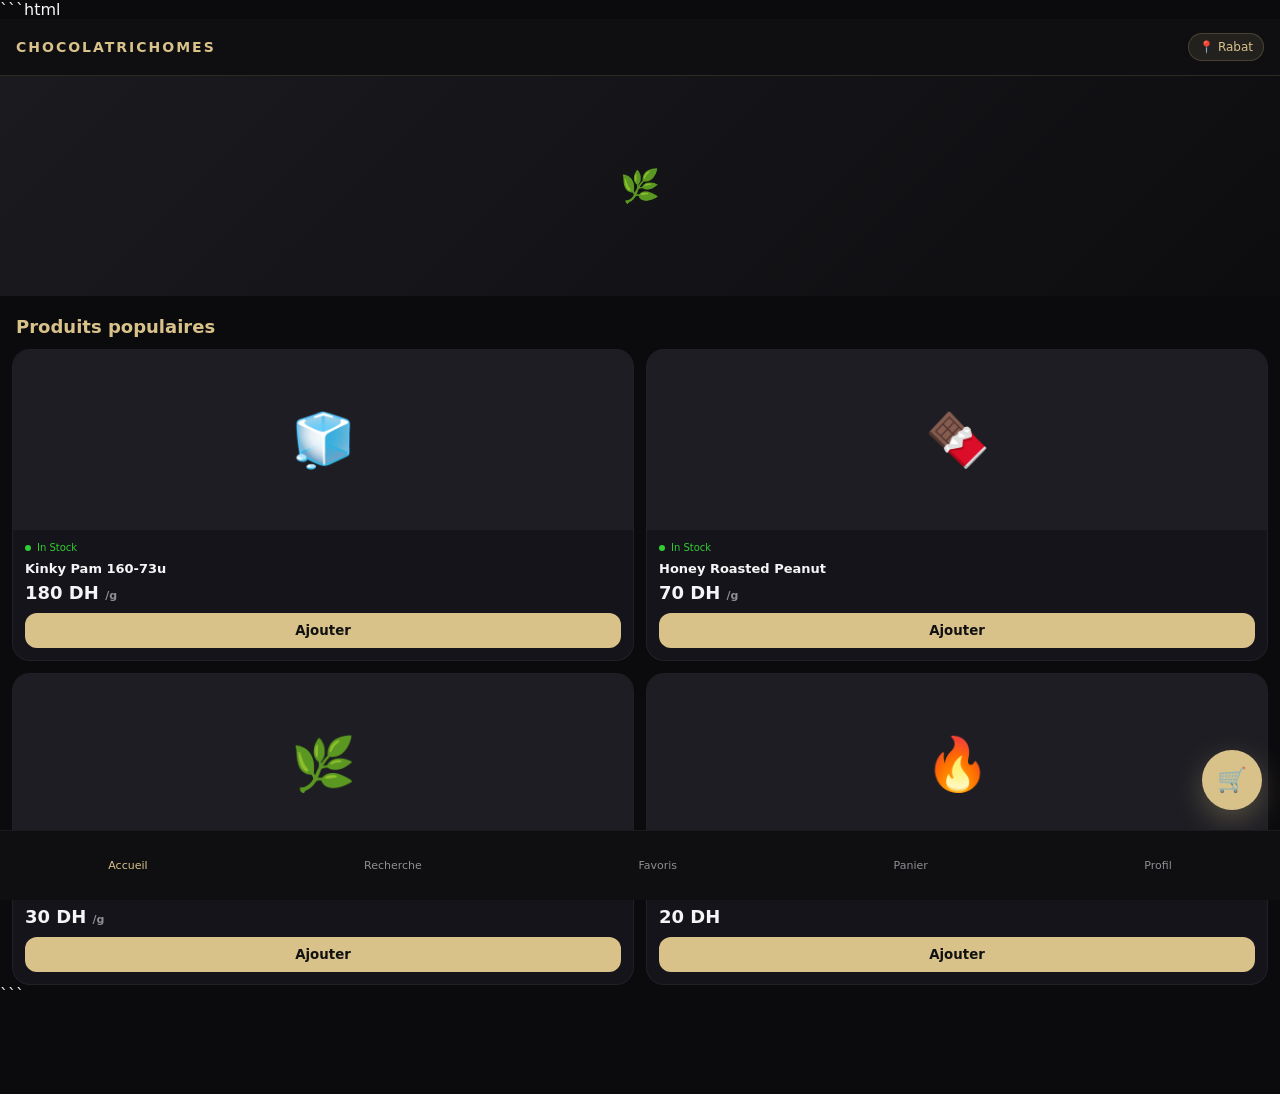
==== commit 465fc99a: "Update index.html" ====
--- a/index.html
+++ b/index.html
@@ -1,16802 +1,279 @@
+```html
 <!DOCTYPE html>
 <html lang="fr">
-
 <head>
-    <meta charset="UTF-8">
-    <meta name="viewport" content="width=device-width, initial-scale=1.0, maximum-scale=1.0, user-scalable=no">
-    <meta http-equiv="Content-Security-Policy" content="default-src 'self' 'unsafe-inline' https://telegram.org https://cdnjs.cloudflare.com https://fonts.googleapis.com https://fonts.gstatic.com; connect-src 'self' https://api.coingecko.com https://files.catbox.moe https://chocolatrichomesandterps.mooo.com; media-src https://files.catbox.moe https://chocolatrichomesandterps.mooo.com blob:; img-src 'self' data: blob: https:; script-src 'self' 'unsafe-inline' https://telegram.org https://cdnjs.cloudflare.com; style-src 'self' 'unsafe-inline' https://fonts.googleapis.com; font-src 'self' https://fonts.gstatic.com data:;">
-    <meta name="referrer" content="no-referrer">
-    <title>ChocolaTrichomes & Terps</title>
-    <script src="https://telegram.org/js/telegram-web-app.js"></script>
-    <script src="https://cdnjs.cloudflare.com/ajax/libs/qrcodejs/1.0.0/qrcode.min.js" integrity="sha384-3zSEDfvllQohrq0PHL1fOXJuC/jSOO34H46t6UQfobFOmxE5BpjjaIJY5F2/bMnU" crossorigin="anonymous"></script>
-    <link rel="preconnect" href="https://chocolatrichomesandterps.mooo.com" crossorigin>
-    <link rel="preconnect" href="https://fonts.googleapis.com">
-    <link rel="preconnect" href="https://fonts.gstatic.com" crossorigin>
-    <link href="https://fonts.googleapis.com/css2?family=Manrope:wght@400;500;600;700;800&display=swap" rel="stylesheet">
-    <!-- PWA (web build) -->
-    <meta name="theme-color" content="#0B0B0E">
-    <link rel="manifest" href="./manifest.json">
-    <meta name="mobile-web-app-capable" content="yes">
-    <meta name="apple-mobile-web-app-capable" content="yes">
-    <meta name="apple-mobile-web-app-status-bar-style" content="black-translucent">
-    <meta name="apple-mobile-web-app-title" content="CTT">
-    <link rel="apple-touch-icon" href="./apple-touch-icon.png">
-    <link rel="icon" type="image/png" sizes="192x192" href="./icon-192.png">
-    <style>
-        /* ── Web login overlay (matches the app's design tokens) ── */
-
-        #webLogin {
-            position: fixed;
-            inset: 0;
-            z-index: 99999;
-            display: flex;
-            align-items: center;
-            justify-content: center;
-            background: #0B0B0E url('ctt-background.webp') center/cover no-repeat;
-            padding: 24px;
-        }
-
-        #webLogin::before {
-            content: '';
-            position: absolute;
-            inset: 0;
-            background: rgba(11, 11, 14, .82);
-            backdrop-filter: blur(8px);
-        }
-
-        .wl-card {
-            position: relative;
-            width: 100%;
-            max-width: 380px;
-            text-align: center;
-            background: var(--glass-bg, rgba(20, 20, 26, .72));
-            border: 1px solid var(--glass-border-gold, rgba(217, 194, 138, .14));
-            border-radius: 28px;
-            padding: 36px 26px;
-            backdrop-filter: saturate(180%) blur(28px);
-            box-shadow: 0 8px 32px rgba(0, 0, 0, .45);
-        }
-
-        .wl-logo {
-            width: 96px;
-            height: 96px;
-            border-radius: 50%;
-            margin: 0 auto 18px;
-            display: block;
-            object-fit: cover;
-            box-shadow: 0 6px 24px rgba(217, 194, 138, .28);
-        }
-
-        .wl-title {
-            font-family: var(--font-display, sans-serif);
-            font-size: 24px;
-            font-weight: 800;
-            color: var(--gold, #D9C28A);
-            margin-bottom: 6px;
-        }
-
-        .wl-sub {
-            color: var(--text-secondary, #8E8E93);
-            font-size: 14px;
-            line-height: 1.5;
-            margin-bottom: 22px;
-        }
-
-        .wl-input {
-            width: 100%;
-            padding: 15px;
-            background: rgba(255, 255, 255, .04);
-            border: 1px solid var(--glass-border, rgba(255, 255, 255, .08));
-            border-radius: 14px;
-            color: var(--text-primary, #F5F5F7);
-            font-size: 16px;
-            outline: none;
-            margin-bottom: 12px;
-            font-family: var(--font-display, sans-serif);
-        }
-
-        .wl-input:focus {
-            border-color: var(--gold, #D9C28A);
-        }
-
-        .wl-otp {
-            text-align: center;
-            letter-spacing: 12px;
-            font-size: 24px;
-            font-weight: 700;
-        }
-
-        .wl-btn {
-            width: 100%;
-            padding: 15px;
-            border-radius: 14px;
-            border: none;
-            cursor: pointer;
-            font-size: 16px;
-            font-weight: 700;
-            font-family: var(--font-display, sans-serif);
-            color: #1a1305;
-            background: var(--gold, #D9C28A);
-            margin-top: 4px;
-        }
-
-        .wl-btn.ghost {
-            background: transparent;
-            border: 1px solid var(--glass-border, rgba(255, 255, 255, .12));
-            color: var(--text-secondary, #8E8E93);
-            margin-top: 10px;
-            font-weight: 600;
-        }
-
-        .wl-btn:disabled {
-            opacity: .6;
-        }
-
-        .wl-msg {
-            margin-top: 14px;
-            font-size: 13px;
-            min-height: 18px;
-            color: var(--text-secondary, #8E8E93);
-        }
-
-        .wl-step {
-            font-size: 11px;
-            font-weight: 700;
-            letter-spacing: 1.5px;
-            text-transform: uppercase;
-            color: var(--text-secondary, #8E8E93);
-            margin-bottom: 12px;
-        }
-
-        .wl-label {
-            display: block;
-            text-align: left;
-            font-size: 12px;
-            font-weight: 600;
-            color: var(--text-secondary, #8E8E93);
-            margin: 0 2px 6px;
-        }
-
-        .wl-field {
-            position: relative;
-        }
-
-        .wl-field .wl-input {
-            padding-right: 48px;
-        }
-
-        .wl-eye {
-            position: absolute;
-            right: 6px;
-            top: 7px;
-            width: 36px;
-            height: 36px;
-            display: flex;
-            align-items: center;
-            justify-content: center;
-            background: transparent;
-            border: none;
-            cursor: pointer;
-            color: var(--text-secondary, #8E8E93);
-            padding: 0;
-            border-radius: 10px;
-        }
-
-        .wl-eye:hover {
-            color: var(--gold, #D9C28A);
-        }
-
-        .wl-strength {
-            display: flex;
-            gap: 4px;
-            margin: -4px 2px 12px;
-        }
-
-        .wl-strength span {
-            flex: 1;
-            height: 4px;
-            border-radius: 2px;
-            background: rgba(255, 255, 255, .10);
-            transition: background .2s;
-        }
-
-        .wl-strength.s1 span:nth-child(1) {
-            background: #E06464;
-        }
-
-        .wl-strength.s2 span:nth-child(-n+2) {
-            background: #E0A864;
-        }
-
-        .wl-strength.s3 span:nth-child(-n+3) {
-            background: #9BCB6B;
-        }
-
-        .wl-strength.s4 span {
-            background: #5FC27E;
-        }
-
-        .wl-links {
-            display: flex;
-            justify-content: space-between;
-            align-items: center;
-            gap: 10px;
-            margin-top: 14px;
-            flex-wrap: wrap;
-        }
-
-        .wl-link {
-            background: none;
-            border: none;
-            padding: 6px 2px;
-            cursor: pointer;
-            font-size: 13px;
-            font-weight: 600;
-            color: var(--gold, #D9C28A);
-            font-family: var(--font-display, sans-serif);
-            text-decoration: none;
-        }
-
-        .wl-link.muted {
-            color: var(--text-secondary, #8E8E93);
-        }
-
-        .wl-link:hover {
-            text-decoration: underline;
-        }
-
-        /* ═══════════════════════════════════════════
-           RESET & BASE
-           ═══════════════════════════════════════════ */
-
-        * {
-            margin: 0;
-            padding: 0;
-            box-sizing: border-box;
-            -webkit-tap-highlight-color: transparent;
-        }
-
-        :root {
-            /* Accent — desaturated champagne (replaces saturated gold) */
-            --gold: #D9C28A;
-            --gold-light: #E8D6A8;
-            --gold-dim: rgba(217, 194, 138, 0.14);
-            --gold-glow: rgba(217, 194, 138, 0.22);
-            --gold-gradient: linear-gradient(135deg, #E8D6A8 0%, #D9C28A 50%, #B8A06E 100%);
-            --text-gold: #D9C28A;
-            /* Surfaces — 3-stop layered dark (was pure-black + bright gold) */
-            --bg-primary: #0B0B0E;
-            --bg-elev-1: #14141A;
-            --bg-elev-2: #1C1C24;
-            --bg-card-dark: #14141A;
-            --bg-card-gold: linear-gradient(145deg, #1A1812 0%, #221F18 50%, #1A1812 100%);
-            --bg-sidebar: #0E0E12;
-            /* Text */
-            --text-primary: #F5F5F7;
-            --text-secondary: #8E8E93;
-            --text-muted: #6B6B70;
-            /* Glacier accents — toned down */
-            --ice: #9DCDDB;
-            --ice-dim: rgba(157, 205, 219, 0.10);
-            --ice-glow: rgba(157, 205, 219, 0.20);
-            --frozen-red: #E06464;
-            --frozen-red-dim: rgba(224, 100, 100, 0.10);
-            /* Glassmorphism tokens — softer */
-            --glass-bg: rgba(20, 20, 26, 0.72);
-            --glass-bg-strong: rgba(14, 14, 18, 0.86);
-            --glass-border: rgba(255, 255, 255, 0.06);
-            --glass-border-gold: rgba(217, 194, 138, 0.14);
-            --glass-blur: saturate(180%) blur(28px);
-            --glass-shadow: 0 8px 32px rgba(0, 0, 0, 0.45), inset 0 1px 0 rgba(255, 255, 255, 0.03);
-            /* Radii — collapsed from 9 values to 3 (sm/md/lg). Aliases keep old class names working. */
-            --radius-sm: 8px;
-            --radius-md: 16px;
-            --radius-lg: 28px;
-            --radius-card: 16px;
-            --radius-xl: 28px;
-            /* Layout */
-            --sidebar-w: 60px;
-            --header-h: 44px;
-            --bottomnav-h: 56px;
-            --safe-bottom: env(safe-area-inset-bottom, 0px);
-            --font-display: 'Manrope', -apple-system, BlinkMacSystemFont, 'Segoe UI', Roboto, sans-serif;
-            /* ── Design foundations (premium pass) ─────────────── */
-            --fs-2xs: 10px;
-            --fs-xs: 11.5px;
-            --fs-sm: 13px;
-            --fs-base: 15px;
-            --fs-md: 17px;
-            --fs-lg: 20px;
-            --fs-xl: 24px;
-            --fs-2xl: 30px;
-            --fs-3xl: 38px;
-            --lh-tight: 1.15;
-            --lh-snug: 1.3;
-            --lh-normal: 1.5;
-            --tracking-tight: -0.015em;
-            --tracking-tighter: -0.03em;
-            --tracking-wide: 0.06em;
-            --fw-regular: 400;
-            --fw-medium: 500;
-            --fw-semibold: 600;
-            --fw-bold: 700;
-            --fw-extra: 800;
-            --sp-1: 4px;
-            --sp-2: 8px;
-            --sp-3: 12px;
-            --sp-4: 16px;
-            --sp-5: 24px;
-            --sp-6: 32px;
-            --sp-7: 48px;
-            --elev-1: 0 1px 2px rgba(0, 0, 0, 0.40);
-            --elev-2: 0 6px 20px rgba(0, 0, 0, 0.45);
-            --elev-3: 0 16px 48px rgba(0, 0, 0, 0.55);
-            --elev-gold: 0 6px 22px rgba(217, 194, 138, 0.18);
-            --hairline: rgba(255, 255, 255, 0.07);
-            --scrim: rgba(0, 0, 0, 0.62);
-            --ease-out: cubic-bezier(0.2, 0.8, 0.2, 1);
-            --ease-in: cubic-bezier(0.4, 0, 1, 1);
-            --ease-spring: cubic-bezier(0.34, 1.4, 0.5, 1);
-            --dur-fast: 160ms;
-            --dur: 240ms;
-            --dur-slow: 360ms;
-        }
-
-        /* Respect reduced-motion: calm the ambient/pulse/tilt FX. */
-
-        @media (prefers-reduced-motion: reduce) {
-            *,
-            *::before,
-            *::after {
-                animation-duration: 0.001ms !important;
-                animation-iteration-count: 1 !important;
-                transition-duration: 0.001ms !important;
-                scroll-behavior: auto !important;
-            }
-        }
-
-        /* Light theme — token overrides. */
-
-        :root[data-theme="light"] {
-            --bg-primary: #F4F4F1;
-            --bg-elev-1: #FFFFFF;
-            --bg-elev-2: #FFFFFF;
-            --bg-card-dark: #FFFFFF;
-            --bg-card-gold: linear-gradient(145deg, #FBF6E9 0%, #F4ECD4 50%, #FBF6E9 100%);
-            --bg-sidebar: #FFFFFF;
-            --text-primary: #1A1A1E;
-            --text-secondary: #5A5A60;
-            --text-muted: #8A8A90;
-            --glass-bg: rgba(255, 255, 255, 0.82);
-            --glass-bg-strong: rgba(255, 255, 255, 0.92);
-            --glass-border: rgba(0, 0, 0, 0.08);
-            --glass-border-gold: rgba(184, 160, 110, 0.28);
-            --glass-shadow: 0 8px 32px rgba(0, 0, 0, 0.10), inset 0 1px 0 rgba(255, 255, 255, 0.4);
-        }
-
-        :root[data-theme="light"] .form-input,
-        :root[data-theme="light"] .promo-row input,
-        :root[data-theme="light"] .referral-input,
-        :root[data-theme="light"] .search-input {
-            background: rgba(0, 0, 0, 0.04);
-            border-color: rgba(0, 0, 0, 0.12);
-        }
-
-        :root[data-theme="light"] .form-input:focus {
-            background: rgba(217, 194, 138, 0.12);
-        }
-
-        :root[data-theme="light"] select.form-input option {
-            background: #fff;
-            color: #1a1a1e;
-        }
-
-        :root[data-theme="light"] .verify-input-sig,
-        :root[data-theme="light"] .verify-msg-box {
-            background: rgba(0, 0, 0, 0.05);
-            color: #1a1a1e;
-        }
-
-        html {
-            scroll-behavior: smooth;
-        }
-
-        body {
-            font-family: var(--font-display);
-            background: var(--bg-primary);
-            color: var(--text-primary);
-            min-height: 100vh;
-            overflow-x: hidden;
-            -webkit-font-smoothing: antialiased;
-            -moz-osx-font-smoothing: grayscale;
-            font-feature-settings: "ss01", "cv11";
-            letter-spacing: -0.015em;
-        }
-
-        /* Ambient background — shop interior at very low opacity, layered under
-           a near-opaque dark veil so the brand image is felt, not seen. */
-
-        body::before {
-            content: '';
-            position: fixed;
-            inset: 0;
-            pointer-events: none;
-            z-index: -1;
-            background: radial-gradient(ellipse 80% 50% at 20% 0%, rgba(217, 194, 138, 0.035), transparent 60%), radial-gradient(ellipse 60% 40% at 80% 100%, rgba(157, 205, 219, 0.02), transparent 60%), linear-gradient(rgba(11, 11, 14, 0.88), rgba(11, 11, 14, 0.88)), url('ctt-background.webp') center / cover no-repeat;
-        }
-
-        /* ═══════════════════════════════════════════
-           HEADER
-           ═══════════════════════════════════════════ */
-
-        .app-header {
-            position: fixed;
-            top: 0;
-            left: 0;
-            right: 0;
-            height: var(--header-h);
-            display: flex;
-            align-items: center;
-            justify-content: space-between;
-            padding: 0 16px;
-            background: rgba(10, 10, 10, 0.92);
-            backdrop-filter: blur(24px);
-            -webkit-backdrop-filter: blur(24px);
-            border-bottom: 1px solid rgba(217, 194, 138, 0.12);
-            z-index: 200;
-        }
-
-        .header-left {
-            display: flex;
-            align-items: center;
-            gap: 10px;
-        }
-
-        .menu-btn {
-            width: 36px;
-            height: 36px;
-            background: none;
-            border: none;
-            display: flex;
-            flex-direction: column;
-            align-items: center;
-            justify-content: center;
-            gap: 5px;
-            cursor: pointer;
-            padding: 6px;
-        }
-
-        .menu-btn span {
-            display: block;
-            width: 18px;
-            height: 1.5px;
-            background: var(--gold);
-            border-radius: 2px;
-            transition: all 0.3s;
-        }
-
-        .header-brand {
-            font-size: 15px;
-            font-weight: 600;
-            letter-spacing: 1.2px;
-            text-transform: uppercase;
-            color: var(--gold);
-        }
-
-        @keyframes shimmerBrand {
-            0% {
-                background-position: 0% center;
-            }
-            100% {
-                background-position: 200% center;
-            }
-        }
-
-        .header-right {
-            display: flex;
-            align-items: center;
-            gap: 8px;
-        }
-
-        .city-badge-header {
-            padding: 4px 10px;
-            background: var(--gold-dim);
-            border: 1px solid rgba(217, 194, 138, 0.3);
-            border-radius: 14px;
-            font-size: 10px;
-            color: var(--gold);
-            cursor: pointer;
-            white-space: nowrap;
-            transition: all 0.3s;
-            max-width: 100px;
-            overflow: hidden;
-            text-overflow: ellipsis;
-        }
-
-        .city-badge-header:active {
-            background: rgba(217, 194, 138, 0.35);
-            transform: scale(0.95);
-        }
-
-        .header-cart-btn {
-            position: relative;
-            width: 38px;
-            height: 38px;
-            background: rgba(217, 194, 138, 0.12);
-            border: 1.5px solid rgba(217, 194, 138, 0.3);
-            border-radius: 12px;
-            display: flex;
-            align-items: center;
-            justify-content: center;
-            cursor: pointer;
-            transition: all 0.3s;
-        }
-
-        .header-cart-btn:active {
-            background: var(--gold-dim);
-            transform: scale(0.92);
-        }
-
-        .header-cart-btn svg {
-            width: 20px;
-            height: 20px;
-        }
-
-        .header-cart-count {
-            position: absolute;
-            top: -4px;
-            right: -4px;
-            min-width: 18px;
-            height: 18px;
-            background: #e23b3b;
-            color: #fff;
-            border-radius: 9px;
-            font-size: 10px;
-            font-weight: 700;
-            display: none;
-            align-items: center;
-            justify-content: center;
-            padding: 0 4px;
-            border: 2px solid var(--bg-primary);
-            transition: transform 0.2s;
-        }
-
-        /* ═══════════════════════════════════════════
-           SIDEBAR — drawer (off-screen by default, slides in on demand)
-           ═══════════════════════════════════════════ */
-
-        .sidebar {
-            position: fixed;
-            top: var(--header-h);
-            left: 0;
-            bottom: var(--bottomnav-h);
-            width: 240px;
-            max-width: 78vw;
-            background: var(--bg-sidebar);
-            border-right: 1px solid rgba(255, 255, 255, 0.06);
-            display: flex;
-            flex-direction: column;
-            align-items: stretch;
-            padding: 14px 10px;
-            gap: 2px;
-            z-index: 250;
-            overflow-y: auto;
-            scrollbar-width: none;
-            transform: translateX(-100%);
-            transition: transform 0.32s cubic-bezier(0.32, 0.72, 0, 1), box-shadow 0.32s ease;
-            box-shadow: 0 0 0 rgba(0, 0, 0, 0);
-        }
-
-        .sidebar.open {
-            transform: translateX(0);
-            box-shadow: 24px 0 48px -12px rgba(0, 0, 0, 0.55);
-        }
-
-        .sidebar::-webkit-scrollbar {
-            display: none;
-        }
-
-        .sidebar-backdrop {
-            position: fixed;
-            top: var(--header-h);
-            left: 0;
-            right: 0;
-            bottom: var(--bottomnav-h);
-            background: rgba(0, 0, 0, 0.5);
-            backdrop-filter: blur(4px);
-            -webkit-backdrop-filter: blur(4px);
-            z-index: 240;
-            opacity: 0;
-            pointer-events: none;
-            transition: opacity 0.28s ease;
-        }
-
-        .sidebar-backdrop.open {
-            opacity: 1;
-            pointer-events: auto;
-        }
-
-        .sidebar-item {
-            width: 100%;
-            display: flex;
-            flex-direction: row;
-            align-items: center;
-            justify-content: flex-start;
-            padding: 11px 12px;
-            gap: 14px;
-            border-radius: 12px;
-            cursor: pointer;
-            transition: background 0.2s ease, border-color 0.2s ease;
-            border: 1px solid transparent;
-            position: relative;
-            overflow: hidden;
-        }
-
-        .sidebar-item::before {
-            content: '';
-            position: absolute;
-            inset: 0;
-            background: var(--gold-dim);
-            opacity: 0;
-            transition: opacity 0.2s;
-            border-radius: 12px;
-        }
-
-        .sidebar-item.active::before {
-            opacity: 1;
-        }
-
-        .sidebar-item.active {
-            border-color: rgba(217, 194, 138, 0.22);
-        }
-
-        .sidebar-item.active::after {
-            display: none;
-        }
-
-        .sidebar-icon {
-            width: 32px;
-            height: 32px;
-            display: flex;
-            align-items: center;
-            justify-content: center;
-            border-radius: 10px;
-            background: rgba(255, 255, 255, 0.04);
-            transition: all 0.2s;
-            position: relative;
-            z-index: 1;
-            flex-shrink: 0;
-        }
-
-        .sidebar-item.active .sidebar-icon {
-            background: var(--gold-dim);
-        }
-
-        .sidebar-icon svg {
-            width: 16px;
-            height: 16px;
-            stroke: var(--text-secondary);
-            fill: none;
-            stroke-width: 1.5;
-            transition: all 0.2s;
-        }
-
-        .sidebar-item.active .sidebar-icon svg {
-            stroke: var(--gold);
-        }
-
-        .sidebar-label {
-            font-size: 13px;
-            font-weight: 500;
-            text-transform: none;
-            letter-spacing: 0;
-            color: var(--text-primary);
-            text-align: left;
-            transition: color 0.2s;
-            line-height: 1.2;
-            position: relative;
-            z-index: 1;
-            opacity: 0.85;
-        }
-
-        .sidebar-item.active .sidebar-label {
-            color: var(--gold);
-            opacity: 1;
-            font-weight: 600;
-        }
-
-        /* ═══════════════════════════════════════════
-           MAIN CONTENT
-           ═══════════════════════════════════════════ */
-
-        .main-content {
-            margin-left: 0;
-            margin-top: var(--header-h);
-            margin-bottom: var(--bottomnav-h);
-            padding: 14px 12px 20px 12px;
-            min-height: calc(100vh - var(--header-h) - var(--bottomnav-h));
-        }
-
-        .products-grid {
-            display: grid;
-            grid-template-columns: repeat(2, 1fr);
-            gap: 12px;
-        }
-
-        /* ═══════════════════════════════════════════
-           SMOKE SHOP BANNERS
-           ═══════════════════════════════════════════ */
-
-        .smokeshop-section {
-            display: none;
-        }
-
-        .smokeshop-section.active {
-            display: block;
-        }
-
-        .banner-carousel {
-            display: flex;
-            gap: 12px;
-            overflow-x: auto;
-            scroll-snap-type: x mandatory;
-            padding: 0 0 14px 0;
-            -webkit-overflow-scrolling: touch;
-            scrollbar-width: none;
-        }
-
-        .banner-carousel::-webkit-scrollbar {
-            display: none;
-        }
-
-        .banner-card {
-            flex: 0 0 85%;
-            scroll-snap-align: start;
-            border-radius: 20px;
-            padding: 20px;
-            min-height: 120px;
-            display: flex;
-            flex-direction: column;
-            justify-content: center;
-            position: relative;
-            overflow: hidden;
-            cursor: pointer;
-            border: 1px solid rgba(217, 194, 138, 0.2);
-            transition: transform 0.3s;
-        }
-
-        .banner-card:active {
-            transform: scale(0.98);
-        }
-
-        .banner-emoji {
-            font-size: 36px;
-            margin-bottom: 8px;
-        }
-
-        .banner-title {
-            font-size: 18px;
-            font-weight: 800;
-            color: #fff;
-            line-height: 1.2;
-        }
-
-        .banner-subtitle {
-            font-size: 12px;
-            color: rgba(255, 255, 255, 0.65);
-            margin-top: 4px;
-            line-height: 1.4;
-        }
-
-        .banner-dots {
-            display: flex;
-            justify-content: center;
-            gap: 6px;
-            margin-top: 2px;
-        }
-
-        .banner-dot {
-            width: 6px;
-            height: 6px;
-            border-radius: 3px;
-            background: rgba(255, 255, 255, 0.2);
-            transition: all 0.3s;
-        }
-
-        .banner-dot.active {
-            width: 18px;
-            background: var(--gold);
-        }
-
-        .smokeshop-heading {
-            font-size: 16px;
-            font-weight: 800;
-            color: var(--gold);
-            margin: 16px 0 12px;
-            display: flex;
-            align-items: center;
-            gap: 8px;
-        }
-
-        /* ═══════════════════════════════════════════
-           PRODUCT CARD
-           ═══════════════════════════════════════════ */
-
-        .product-card {
-            border-radius: var(--radius-card);
-            overflow: hidden;
-            position: relative;
-            cursor: pointer;
-            transition: transform 0.35s cubic-bezier(0.4, 0, 0.2, 1), box-shadow 0.35s cubic-bezier(0.4, 0, 0.2, 1);
-            animation: cardEnter 0.5s cubic-bezier(0.4, 0, 0.2, 1) backwards;
-        }
-
-        .product-card:active {
-            transform: scale(0.97);
-        }
-
-        .product-card.theme-dark {
-            background: var(--bg-card-dark);
-            border: 1px solid rgba(255, 255, 255, 0.06);
-        }
-
-        .product-card.theme-gold {
-            background: var(--bg-card-gold);
-            border: 1px solid rgba(217, 194, 138, 0.2);
-        }
-
-        @keyframes cardEnter {
-            from {
-                opacity: 0;
-                transform: translateY(24px) scale(0.96);
-            }
-            to {
-                opacity: 1;
-                transform: translateY(0) scale(1);
-            }
-        }
-
-        .card-media {
-            position: relative;
-            width: 100%;
-            aspect-ratio: 3 / 3.4;
-            overflow: hidden;
-            background: rgba(0, 0, 0, 0.3);
-        }
-
-        .card-media-inner {
-            width: 100%;
-            height: 100%;
-            display: flex;
-            align-items: center;
-            justify-content: center;
-            position: relative;
-        }
-
-        .card-emoji-poster {
-            font-size: 48px;
-            line-height: 1;
-            filter: drop-shadow(0 4px 12px rgba(0, 0, 0, 0.5));
-            transition: transform 0.4s cubic-bezier(0.4, 0, 0.2, 1);
-            user-select: none;
-        }
-
-        .product-card:active .card-emoji-poster {
-            transform: scale(1.08);
-        }
-
-        .card-product-img {
-            width: 100%;
-            height: 100%;
-            object-fit: contain;
-            border-radius: 12px;
-            transition: transform 0.4s cubic-bezier(0.4, 0, 0.2, 1);
-            padding: 8px;
-        }
-
-        .product-card:active .card-product-img {
-            transform: scale(1.05);
-        }
-
-        .detail-product-img {
-            width: 100%;
-            height: 100%;
-            object-fit: contain;
-            border-radius: 16px;
-            padding: 12px;
-        }
-
-        .card-video {
-            position: absolute;
-            top: 0;
-            left: 0;
-            width: 100%;
-            height: 100%;
-            object-fit: cover;
-            opacity: 0;
-            transition: opacity 0.5s;
-        }
-
-        .card-video.loaded {
-            opacity: 1;
-        }
-
-        .card-video-indicator {
-            position: absolute;
-            top: 8px;
-            right: 8px;
-            z-index: 5;
-            width: 24px;
-            height: 24px;
-            border-radius: 50%;
-            background: rgba(0, 0, 0, 0.5);
-            color: #fff;
-            font-size: 10px;
-            display: flex;
-            align-items: center;
-            justify-content: center;
-            pointer-events: none;
-            backdrop-filter: blur(4px);
-        }
-
-        .video-play-btn {
-            position: absolute;
-            top: 50%;
-            left: 50%;
-            transform: translate(-50%, -50%);
-            width: 46px;
-            height: 46px;
-            background: rgba(0, 0, 0, 0.6);
-            backdrop-filter: blur(10px);
-            border: 2px solid rgba(217, 194, 138, 0.5);
-            border-radius: 50%;
-            display: flex;
-            align-items: center;
-            justify-content: center;
-            cursor: pointer;
-            z-index: 3;
-            transition: all 0.3s;
-            opacity: 0.9;
-        }
-
-        .video-play-btn:active {
-            transform: translate(-50%, -50%) scale(0.9);
-            background: rgba(217, 194, 138, 0.35);
-        }
-
-        .video-play-btn svg {
-            width: 18px;
-            height: 18px;
-            fill: var(--gold);
-            margin-left: 2px;
-        }
-
-        .video-play-btn.playing {
-            opacity: 0;
-            pointer-events: none;
-        }
-
-        .video-loading-spinner {
-            position: absolute;
-            top: 50%;
-            left: 50%;
-            transform: translate(-50%, -50%);
-            width: 40px;
-            height: 40px;
-            border: 2.5px solid rgba(217, 194, 138, 0.2);
-            border-top-color: var(--gold);
-            border-radius: 50%;
-            animation: spin 0.8s linear infinite;
-            z-index: 3;
-            display: none;
-        }
-
-        @keyframes spin {
-            to {
-                transform: rotate(360deg);
-            }
-        }
-
-        .video-error-badge {
-            position: absolute;
-            top: 50%;
-            left: 50%;
-            transform: translate(-50%, -50%);
-            padding: 6px 14px;
-            background: rgba(226, 59, 59, 0.25);
-            border: 1px solid rgba(226, 59, 59, 0.4);
-            border-radius: 12px;
-            font-size: 10px;
-            color: #e23b3b;
-            cursor: pointer;
-            z-index: 3;
-            display: none;
-        }
-
-        .card-badges {
-            position: absolute;
-            top: 8px;
-            left: 8px;
-            z-index: 6;
-            display: flex;
-            align-items: center;
-            gap: 6px;
-            flex-wrap: wrap;
-            max-width: calc(100% - 44px);
-        }
-
-        .stock-dot {
-            position: static;
-            display: flex;
-            align-items: center;
-            gap: 5px;
-            padding: 4px 9px;
-            background: rgba(0, 0, 0, 0.65);
-            backdrop-filter: blur(8px);
-            border-radius: 10px;
-            font-size: 10px;
-            font-weight: 700;
-            letter-spacing: 0.3px;
-            border: 1px solid rgba(255, 255, 255, 0.14);
-        }
-
-        .stock-dot .dot {
-            width: 6px;
-            height: 6px;
-            border-radius: 50%;
-        }
-
-        .stock-dot.available .dot {
-            background: #32cd32;
-            box-shadow: 0 0 8px rgba(50, 205, 50, 0.6);
-        }
-
-        .stock-dot.available {
-            color: #32cd32;
-        }
-
-        .stock-dot.low .dot {
-            background: #ffa500;
-            box-shadow: 0 0 8px rgba(255, 165, 0, 0.6);
-            animation: pulse-dot 2s infinite;
-        }
-
-        .stock-dot.low {
-            color: #ffa500;
-        }
-
-        .stock-dot.out .dot {
-            background: #e23b3b;
-        }
-
-        .stock-dot.out {
-            color: #e23b3b;
-        }
-
-        @keyframes pulse-dot {
-            0%,
-            100% {
-                opacity: 1;
-            }
-            50% {
-                opacity: 0.4;
-            }
-        }
-
-        .card-info {
-            position: absolute;
-            bottom: 0;
-            left: 0;
-            right: 0;
-            padding: 40px 14px 14px 14px;
-            background: linear-gradient(0deg, rgba(0, 0, 0, 0.92) 0%, rgba(0, 0, 0, 0.6) 50%, transparent 100%);
-            display: flex;
-            flex-direction: column;
-            gap: 3px;
-        }
-
-        .product-card.theme-gold .card-info {
-            background: linear-gradient(0deg, rgba(20, 18, 5, 0.95) 0%, rgba(20, 18, 5, 0.6) 50%, transparent 100%);
-        }
-
-        .card-category-tag {
-            font-size: 9px;
-            font-weight: 700;
-            text-transform: uppercase;
-            letter-spacing: 1.2px;
-            color: var(--gold);
-            opacity: 0.9;
-        }
-
-        .card-title {
-            font-size: 14px;
-            font-weight: 700;
-            color: var(--text-primary);
-            line-height: 1.2;
-            white-space: nowrap;
-            overflow: hidden;
-            text-overflow: ellipsis;
-        }
-
-        .card-bottom {
-            display: flex;
-            align-items: center;
-            justify-content: space-between;
-            margin-top: 4px;
-        }
-
-        .card-price {
-            font-size: 16px;
-            font-weight: 800;
-            color: var(--text-primary);
-        }
-
-        .card-price-unit {
-            font-size: 10px;
-            font-weight: 500;
-            color: var(--text-secondary);
-            margin-left: 2px;
-        }
-
-        .card-price-old {
-            text-decoration: line-through;
-            color: var(--text-secondary);
-            font-size: 11px;
-            font-weight: 400;
-            margin-right: 4px;
-        }
-
-        .flash-sale-badge {
-            position: static;
-            padding: 4px 9px;
-            background: #e23b3b;
-            color: #fff;
-            font-size: 10px;
-            font-weight: 800;
-            letter-spacing: 0.5px;
-            text-transform: uppercase;
-            border-radius: 7px;
-            box-shadow: 0 2px 8px rgba(226, 59, 59, 0.5);
-            animation: flashPulse 2s ease-in-out infinite;
-        }
-
-        @keyframes flashPulse {
-            0%,
-            100% {
-                opacity: 1;
-            }
-            50% {
-                opacity: 0.7;
-            }
-        }
-
-        .detail-flash-timer {
-            padding: 8px 14px;
-            background: rgba(226, 59, 59, 0.1);
-            border: 1px solid rgba(226, 59, 59, 0.25);
-            border-radius: 10px;
-            color: #e23b3b;
-            font-size: 12px;
-            margin-bottom: 10px;
-            text-align: center;
-        }
-
-        .detail-upsell-hint {
-            padding: 10px 14px;
-            background: rgba(217, 194, 138, 0.08);
-            border: 1px solid rgba(217, 194, 138, 0.2);
-            border-radius: 10px;
-            color: var(--gold);
-            font-size: 12px;
-            margin-top: 10px;
-            line-height: 1.5;
-        }
-
-        .referral-card {
-            padding: 16px;
-            background: rgba(255, 255, 255, 0.03);
-            border: 1px solid rgba(217, 194, 138, 0.15);
-            border-radius: 16px;
-            margin-bottom: 16px;
-        }
-
-        .referral-desc {
-            font-size: 13px;
-            color: var(--text-secondary);
-            margin-bottom: 12px;
-        }
-
-        .referral-code-row {
-            display: flex;
-            align-items: center;
-            gap: 8px;
-            margin-bottom: 10px;
-        }
-
-        .referral-code {
-            font-size: 18px;
-            font-weight: 800;
-            color: var(--gold);
-            font-family: ui-monospace, monospace;
-            letter-spacing: 2px;
-            flex: 1;
-        }
-
-        .referral-copy-btn,
-        .referral-share-btn {
-            padding: 6px 12px;
-            border: 1px solid rgba(217, 194, 138, 0.3);
-            background: rgba(217, 194, 138, 0.1);
-            color: var(--gold);
-            border-radius: 8px;
-            font-size: 12px;
-            font-weight: 600;
-            cursor: pointer;
-        }
-
-        .referral-generate-btn {
-            width: 100%;
-            padding: 12px;
-            background: var(--gold);
-            color: #0a0a0a;
-            border: none;
-            border-radius: 12px;
-            font-size: 14px;
-            font-weight: 700;
-            cursor: pointer;
-            margin-bottom: 10px;
-        }
-
-        .referral-stats {
-            font-size: 12px;
-            color: var(--text-secondary);
-            margin-bottom: 10px;
-        }
-
-        .referral-input-row {
-            display: flex;
-            gap: 8px;
-            margin-top: 8px;
-        }
-
-        .referral-input {
-            flex: 1;
-            padding: 10px 12px;
-            background: rgba(255, 255, 255, 0.05);
-            border: 1px solid rgba(255, 255, 255, 0.1);
-            border-radius: 10px;
-            color: var(--text-primary);
-            font-size: 13px;
-            text-transform: uppercase;
-        }
-
-        .referral-apply-btn {
-            padding: 10px 16px;
-            background: rgba(217, 194, 138, 0.15);
-            border: 1px solid rgba(217, 194, 138, 0.3);
-            color: var(--gold);
-            border-radius: 10px;
-            font-size: 13px;
-            font-weight: 600;
-            cursor: pointer;
-        }
-
-        .referral-msg {
-            font-size: 12px;
-            margin-top: 8px;
-        }
-
-        .card-add-btn {
-            width: 34px;
-            height: 34px;
-            background: var(--gold);
-            border: none;
-            border-radius: 50%;
-            display: flex;
-            align-items: center;
-            justify-content: center;
-            cursor: pointer;
-            transition: all 0.25s;
-            box-shadow: 0 4px 14px rgba(217, 194, 138, 0.4);
-            flex-shrink: 0;
-        }
-
-        .card-add-btn:active {
-            transform: scale(0.88);
-        }
-
-        .card-add-btn svg {
-            width: 16px;
-            height: 16px;
-            stroke: #0a0a0a;
-            stroke-width: 2.5;
-        }
-
-        .card-add-btn:disabled {
-            background: rgba(100, 100, 100, 0.3);
-            box-shadow: none;
-            cursor: not-allowed;
-        }
-
-        .card-stepper {
-            display: flex;
-            align-items: center;
-            gap: 6px;
-            flex-shrink: 0;
-            background: var(--gold-dim);
-            border: 1px solid var(--glass-border-gold);
-            border-radius: 18px;
-            padding: 2px;
-        }
-
-        .card-step-btn {
-            width: 28px;
-            height: 28px;
-            border-radius: 50%;
-            border: none;
-            cursor: pointer;
-            background: var(--gold);
-            color: #0a0a0a;
-            font-size: 17px;
-            font-weight: 800;
-            line-height: 1;
-            display: flex;
-            align-items: center;
-            justify-content: center;
-        }
-
-        .card-step-btn:active {
-            transform: scale(0.9);
-        }
-
-        .card-step-btn:disabled {
-            background: rgba(100, 100, 100, 0.3);
-            cursor: not-allowed;
-        }
-
-        .card-step-val {
-            min-width: 18px;
-            text-align: center;
-            font-size: 14px;
-            font-weight: 800;
-            color: var(--text-primary);
-        }
-
-        .product-card.out-of-stock {
-            opacity: 0.5;
-        }
-
-        .product-card.out-of-stock .card-add-btn {
-            background: rgba(100, 100, 100, 0.3);
-            box-shadow: none;
-        }
-
-        /* ═══════════════════════════════════════════
-           PRODUCT DETAIL PAGE — matching reference
-           ═══════════════════════════════════════════ */
-
-        .product-detail {
-            position: fixed;
-            inset: 0;
-            z-index: 800;
-            background: var(--bg-primary);
-            display: none;
-            flex-direction: column;
-            overflow-y: auto;
-            overflow-x: hidden;
-            -webkit-overflow-scrolling: touch;
-        }
-
-        .product-detail.active {
-            display: flex;
-            animation: detailIn 0.4s cubic-bezier(0.4, 0, 0.2, 1);
-        }
-
-        @keyframes detailIn {
-            from {
-                opacity: 0;
-                transform: translateY(40px);
-            }
-            to {
-                opacity: 1;
-                transform: translateY(0);
-            }
-        }
-
-        .detail-header {
-            position: sticky;
-            top: 0;
-            z-index: 10;
-            display: flex;
-            align-items: center;
-            justify-content: space-between;
-            padding: 12px 16px;
-            min-height: 52px;
-            background: rgba(10, 10, 10, 0.85);
-            backdrop-filter: blur(20px);
-            border-bottom: 1px solid rgba(217, 194, 138, 0.08);
-        }
-
-        .detail-back-btn,
-        .detail-fav-btn {
-            width: 40px;
-            height: 40px;
-            background: rgba(255, 255, 255, 0.06);
-            border: 1.5px solid rgba(217, 194, 138, 0.2);
-            border-radius: 50%;
-            display: flex;
-            align-items: center;
-            justify-content: center;
-            cursor: pointer;
-            transition: all 0.25s;
-        }
-
-        .detail-back-btn:active,
-        .detail-fav-btn:active {
-            transform: scale(0.9);
-            background: var(--gold-dim);
-        }
-
-        .detail-back-btn svg,
-        .detail-fav-btn svg {
-            width: 18px;
-            height: 18px;
-            stroke: var(--gold);
-            fill: none;
-            stroke-width: 2;
-        }
-
-        .detail-fav-btn.faved svg {
-            fill: var(--gold);
-        }
-
-        .detail-header-title {
-            font-size: 13px;
-            font-weight: 700;
-            letter-spacing: 3px;
-            text-transform: uppercase;
-            color: var(--gold);
-        }
-
-        .detail-media {
-            width: 100%;
-            min-height: 280px;
-            max-height: 360px;
-            background: radial-gradient(ellipse at center, rgba(30, 28, 15, 0.6) 0%, var(--bg-primary) 70%);
-            display: flex;
-            align-items: center;
-            justify-content: center;
-            position: relative;
-            overflow: hidden;
-        }
-
-        .detail-media-emoji {
-            font-size: 90px;
-            filter: drop-shadow(0 8px 30px rgba(0, 0, 0, 0.5));
-            animation: floatEmoji 4s ease-in-out infinite;
-        }
-
-        @keyframes floatEmoji {
-            0%,
-            100% {
-                transform: translateY(0) scale(1);
-            }
-            50% {
-                transform: translateY(-12px) scale(1.03);
-            }
-        }
-
-        .detail-media-video {
-            position: absolute;
-            inset: 0;
-            width: 100%;
-            height: 100%;
-            object-fit: cover;
-            opacity: 0;
-            transition: opacity 0.6s;
-        }
-
-        .detail-media-video.loaded {
-            opacity: 1;
-        }
-
-        .detail-media-play {
-            position: absolute;
-            top: 50%;
-            left: 50%;
-            transform: translate(-50%, -50%);
-            width: 54px;
-            height: 54px;
-            background: rgba(0, 0, 0, 0.6);
-            backdrop-filter: blur(10px);
-            border: 2px solid rgba(217, 194, 138, 0.5);
-            border-radius: 50%;
-            display: flex;
-            align-items: center;
-            justify-content: center;
-            cursor: pointer;
-            z-index: 2;
-            transition: all 0.3s;
-        }
-
-        .detail-media-play:active {
-            transform: translate(-50%, -50%) scale(0.9);
-        }
-
-        .detail-media-play svg {
-            width: 20px;
-            height: 20px;
-            fill: var(--gold);
-            margin-left: 2px;
-        }
-
-        .detail-media-spinner {
-            position: absolute;
-            top: 50%;
-            left: 50%;
-            transform: translate(-50%, -50%);
-            width: 48px;
-            height: 48px;
-            border: 2.5px solid rgba(217, 194, 138, 0.2);
-            border-top-color: var(--gold);
-            border-radius: 50%;
-            animation: spin 0.8s linear infinite;
-            z-index: 2;
-            display: none;
-        }
-
-        .detail-info-card {
-            flex: 1;
-            background: #111;
-            border-radius: 28px 28px 0 0;
-            margin-top: -24px;
-            position: relative;
-            z-index: 5;
-            padding: 28px 22px calc(90px + var(--safe-bottom)) 22px;
-            border-top: 1px solid rgba(217, 194, 138, 0.12);
-        }
-
-        .detail-name-row {
-            display: flex;
-            align-items: flex-start;
-            justify-content: space-between;
-            gap: 12px;
-            margin-bottom: 6px;
-        }
-
-        .detail-name {
-            font-size: 26px;
-            font-weight: 800;
-            color: var(--text-primary);
-            line-height: 1.15;
-        }
-
-        .detail-price {
-            font-size: 22px;
-            font-weight: 800;
-            color: var(--text-primary);
-            white-space: nowrap;
-            flex-shrink: 0;
-        }
-
-        .detail-price-unit {
-            font-size: 12px;
-            font-weight: 500;
-            color: var(--text-secondary);
-        }
-
-        .detail-subtitle {
-            font-size: 14px;
-            font-weight: 600;
-            color: var(--gold);
-            margin-bottom: 18px;
-        }
-
-        .detail-tags {
-            display: flex;
-            gap: 8px;
-            flex-wrap: wrap;
-            margin-bottom: 20px;
-        }
-
-        .detail-tag {
-            padding: 8px 14px;
-            border: 1.5px solid rgba(217, 194, 138, 0.25);
-            border-radius: 12px;
-            background: rgba(217, 194, 138, 0.06);
-            display: flex;
-            flex-direction: column;
-            align-items: center;
-            gap: 2px;
-        }
-
-        .detail-tag-value {
-            font-size: 12px;
-            font-weight: 700;
-            color: var(--text-primary);
-        }
-
-        .detail-tag-label {
-            font-size: 9px;
-            font-weight: 600;
-            color: var(--text-secondary);
-            text-transform: uppercase;
-            letter-spacing: 0.5px;
-        }
-
-        .detail-description {
-            font-size: 13.5px;
-            line-height: 1.7;
-            color: var(--text-secondary);
-            margin-bottom: 22px;
-            padding-bottom: 20px;
-            border-bottom: 1px solid rgba(255, 255, 255, 0.06);
-        }
-
-        .detail-properties {
-            display: flex;
-            gap: 20px;
-            margin-bottom: 22px;
-            padding-bottom: 20px;
-            border-bottom: 1px solid rgba(255, 255, 255, 0.06);
-        }
-
-        .detail-property {
-            flex: 1;
-        }
-
-        .detail-prop-icon {
-            font-size: 16px;
-            margin-bottom: 4px;
-        }
-
-        .detail-prop-label {
-            font-size: 9px;
-            font-weight: 600;
-            text-transform: uppercase;
-            letter-spacing: 0.8px;
-            color: var(--text-secondary);
-            margin-bottom: 2px;
-        }
-
-        .detail-prop-value {
-            font-size: 12.5px;
-            font-weight: 600;
-            color: var(--text-primary);
-            line-height: 1.4;
-        }
-
-        .detail-quantity-label {
-            font-size: 11px;
-            font-weight: 700;
-            text-transform: uppercase;
-            letter-spacing: 1.5px;
-            color: var(--text-secondary);
-            margin-bottom: 12px;
-        }
-
-        .detail-weight-options {
-            display: flex;
-            gap: 8px;
-            margin-bottom: 20px;
-            flex-wrap: wrap;
-        }
-
-        .detail-weight-btn {
-            flex: 1;
-            min-width: 70px;
-            padding: 12px 8px;
-            background: rgba(255, 255, 255, 0.04);
-            border: 1.5px solid rgba(255, 255, 255, 0.1);
-            border-radius: 14px;
-            color: var(--text-primary);
-            font-size: 15px;
-            font-weight: 700;
-            text-align: center;
-            cursor: pointer;
-            transition: all 0.25s;
-        }
-
-        .detail-weight-btn span {
-            display: block;
-            font-size: 10px;
-            font-weight: 500;
-            color: var(--text-secondary);
-            margin-top: 3px;
-        }
-
-        .detail-weight-btn.selected {
-            background: var(--gold-dim);
-            border-color: var(--gold);
-            color: var(--gold);
-            box-shadow: 0 0 20px rgba(217, 194, 138, 0.12);
-        }
-
-        .detail-weight-btn.selected span {
-            color: var(--gold);
-        }
-
-        .detail-weight-btn:active {
-            transform: scale(0.96);
-        }
-
-        .detail-bottom-bar {
-            position: fixed;
-            bottom: 0;
-            left: 0;
-            right: 0;
-            z-index: 810;
-            padding: 12px 20px calc(12px + var(--safe-bottom)) 20px;
-            background: rgba(17, 17, 17, 0.95);
-            backdrop-filter: blur(20px);
-            border-top: 1px solid rgba(217, 194, 138, 0.1);
-            display: none;
-            align-items: center;
-            gap: 12px;
-        }
-
-        .product-detail.active~.detail-bottom-bar {
-            display: flex;
-        }
-
-        .detail-cart-icon {
-            width: 48px;
-            height: 48px;
-            background: rgba(217, 194, 138, 0.15);
-            border: 1.5px solid rgba(217, 194, 138, 0.3);
-            border-radius: 14px;
-            display: flex;
-            align-items: center;
-            justify-content: center;
-            flex-shrink: 0;
-        }
-
-        .detail-cart-icon svg {
-            width: 20px;
-            height: 20px;
-            stroke: var(--gold);
-            fill: none;
-            stroke-width: 1.5;
-        }
-
-        .detail-cart-icon {
-            position: relative;
-            cursor: pointer;
-            transition: all 0.25s;
-        }
-
-        .detail-cart-icon:active {
-            transform: scale(0.9);
-            background: rgba(217, 194, 138, 0.3);
-        }
-
-        .detail-cart-count {
-            position: absolute;
-            top: -3px;
-            right: -3px;
-            min-width: 18px;
-            height: 18px;
-            background: #e23b3b;
-            color: #fff;
-            border-radius: 9px;
-            font-size: 10px;
-            font-weight: 700;
-            display: none;
-            align-items: center;
-            justify-content: center;
-            padding: 0 4px;
-            border: 2px solid var(--bg-primary);
-        }
-
-        .detail-add-btn {
-            flex: 1;
-            padding: 16px;
-            background: var(--gold);
-            border: none;
-            border-radius: 16px;
-            font-size: 14px;
-            font-weight: 800;
-            color: #0a0a0a;
-            letter-spacing: 1px;
-            text-transform: uppercase;
-            cursor: pointer;
-            transition: all 0.25s;
-            box-shadow: 0 6px 24px rgba(217, 194, 138, 0.35);
-        }
-
-        .detail-add-btn:active {
-            transform: scale(0.97);
-        }
-
-        .detail-add-btn:disabled {
-            background: rgba(100, 100, 100, 0.25);
-            box-shadow: none;
-            cursor: not-allowed;
-            color: #555;
-        }
-
-        /* ═══════════════════════════════════════════
-           BOTTOM NAVIGATION
-           ═══════════════════════════════════════════ */
-
-        .bottom-nav {
-            position: fixed;
-            bottom: 0;
-            left: 0;
-            right: 0;
-            height: calc(var(--bottomnav-h) + var(--safe-bottom));
-            padding-bottom: var(--safe-bottom);
-            background: rgba(10, 10, 10, 0.94);
-            backdrop-filter: blur(24px);
-            -webkit-backdrop-filter: blur(24px);
-            border-top: 1px solid rgba(255, 255, 255, 0.06);
-            display: flex;
-            align-items: center;
-            justify-content: space-around;
-            z-index: 150;
-        }
-
-        .nav-item {
-            display: flex;
-            flex-direction: column;
-            align-items: center;
-            justify-content: center;
-            gap: 3px;
-            padding: 8px 16px;
-            cursor: pointer;
-            border: none;
-            background: none;
-            transition: all 0.3s;
-        }
-
-        .nav-item svg {
-            width: 22px;
-            height: 22px;
-            stroke: var(--text-secondary);
-            fill: none;
-            stroke-width: 1.5;
-            transition: all 0.3s;
-        }
-
-        .nav-item.active svg {
-            stroke: var(--gold);
-        }
-
-        .nav-item-label {
-            font-size: 9px;
-            font-weight: 600;
-            color: var(--text-secondary);
-            transition: color 0.3s;
-        }
-
-        .nav-item.active .nav-item-label {
-            color: var(--gold);
-        }
-
-        /* ═══════════════════════════════════════════
-           MODALS
-           ═══════════════════════════════════════════ */
-
-        .modal {
-            display: none;
-            position: fixed;
-            inset: 0;
-            background: rgba(0, 0, 0, 0.88);
-            z-index: 1000;
-            overflow-y: auto;
-            padding: 20px;
-            backdrop-filter: blur(8px);
-        }
-
-        .modal.show {
-            display: flex;
-            align-items: flex-start;
-            justify-content: center;
-            padding-top: 40px;
-            animation: modalIn 0.3s ease;
-        }
-
-        @keyframes modalIn {
-            from {
-                opacity: 0;
-            }
-            to {
-                opacity: 1;
-            }
-        }
-
-        .modal-content {
-            background: #151515;
-            border: 1px solid rgba(217, 194, 138, 0.15);
-            border-radius: 24px;
-            padding: 24px;
-            max-width: 500px;
-            width: 100%;
-            box-shadow: 0 20px 60px rgba(0, 0, 0, 0.6);
-            animation: modalSlide 0.35s cubic-bezier(0.4, 0, 0.2, 1);
-        }
-
-        @keyframes modalSlide {
-            from {
-                transform: translateY(30px);
-                opacity: 0;
-            }
-            to {
-                transform: translateY(0);
-                opacity: 1;
-            }
-        }
-
-        .modal-header {
-            display: flex;
-            justify-content: space-between;
-            align-items: center;
-            margin-bottom: 20px;
-            padding-bottom: 16px;
-            border-bottom: 1px solid rgba(255, 255, 255, 0.06);
-        }
-
-        .modal-title {
-            font-size: 20px;
-            font-weight: 700;
-            color: var(--text-primary);
-        }
-
-        .close-btn {
-            width: 36px;
-            height: 36px;
-            background: rgba(255, 255, 255, 0.06);
-            border: 1px solid rgba(255, 255, 255, 0.08);
-            border-radius: 12px;
-            color: var(--text-secondary);
-            font-size: 18px;
-            cursor: pointer;
-            display: flex;
-            align-items: center;
-            justify-content: center;
-            transition: all 0.25s;
-        }
-
-        .close-btn:active {
-            background: rgba(226, 59, 59, 0.15);
-            color: #e23b3b;
-            transform: scale(0.92);
-        }
-
-        .cart-item {
-            display: flex;
-            justify-content: space-between;
-            align-items: center;
-            padding: 14px;
-            margin-bottom: 10px;
-            background: rgba(255, 255, 255, 0.03);
-            border: 1px solid rgba(255, 255, 255, 0.06);
-            border-radius: 16px;
-        }
-
-        .cart-item-info {
-            flex: 1;
-        }
-
-        .cart-item-name {
-            font-size: 15px;
-            font-weight: 600;
-            color: var(--text-primary);
-            margin-bottom: 3px;
-        }
-
-        .cart-item-details {
-            font-size: 12px;
-            color: var(--text-secondary);
-        }
-
-        .cart-item-price {
-            font-size: 16px;
-            font-weight: 700;
-            color: var(--gold);
-            margin-left: 12px;
-        }
-
-        .quantity-controls {
-            display: flex;
-            align-items: center;
-            gap: 8px;
-            margin-top: 10px;
-        }
-
-        .quantity-btn {
-            width: 30px;
-            height: 30px;
-            background: rgba(255, 255, 255, 0.06);
-            border: 1px solid rgba(255, 255, 255, 0.1);
-            border-radius: 8px;
-            color: var(--text-primary);
-            font-size: 15px;
-            cursor: pointer;
-            display: flex;
-            align-items: center;
-            justify-content: center;
-            transition: all 0.2s;
-        }
-
-        .quantity-btn:active {
-            background: var(--gold-dim);
-            border-color: var(--gold);
-            transform: scale(0.9);
-        }
-
-        .quantity-btn.delete-btn {
-            color: #e23b3b;
-            border-color: rgba(226, 59, 59, 0.3);
-        }
-
-        .quantity-value {
-            min-width: 28px;
-            text-align: center;
-            font-weight: 700;
-            font-size: 14px;
-        }
-
-        .cart-total {
-            margin-top: 16px;
-            padding-top: 16px;
-            border-top: 1px solid rgba(255, 255, 255, 0.06);
-        }
-
-        .minimum-warning {
-            background: rgba(255, 165, 0, 0.1);
-            border: 1px solid rgba(255, 165, 0, 0.25);
-            padding: 12px 14px;
-            border-radius: 14px;
-            margin-bottom: 14px;
-            color: #ffa500;
-            font-size: 13px;
-            line-height: 1.5;
-        }
-
-        .upsell-bar {
-            width: 100%;
-            height: 6px;
-            background: rgba(255, 255, 255, 0.08);
-            border-radius: 3px;
-            margin-bottom: 12px;
-            overflow: hidden;
-        }
-
-        .upsell-bar-fill {
-            height: 100%;
-            background: linear-gradient(90deg, var(--gold), var(--gold-light));
-            border-radius: 3px;
-            transition: width 0.4s ease;
-        }
-
-        .total-row {
-            display: flex;
-            justify-content: space-between;
-            font-size: 18px;
-            font-weight: 700;
-            color: var(--text-primary);
-            margin-bottom: 16px;
-        }
-
-        .total-row span:last-child {
-            color: var(--gold);
-        }
-
-        .checkout-btn,
-        .btn-submit {
-            width: 100%;
-            padding: 16px;
-            background: var(--gold);
-            border: none;
-            border-radius: 16px;
-            color: #0a0a0a;
-            font-size: 15px;
-            font-weight: 700;
-            cursor: pointer;
-            transition: all 0.25s;
-            box-shadow: 0 6px 24px rgba(217, 194, 138, 0.3);
-        }
-
-        .checkout-btn:active,
-        .btn-submit:active {
-            transform: scale(0.97);
-        }
-
-        .checkout-btn:disabled,
-        .btn-submit:disabled {
-            background: rgba(100, 100, 100, 0.2);
-            box-shadow: none;
-            cursor: not-allowed;
-            color: #666;
-        }
-
-        .cart-suggestions {
-            margin-top: 16px;
-            padding-top: 14px;
-            border-top: 1px solid rgba(255, 255, 255, 0.06);
-        }
-
-        .cart-suggestions-title {
-            font-size: 12px;
-            font-weight: 600;
-            color: var(--text-secondary);
-            text-transform: uppercase;
-            letter-spacing: 0.5px;
-            margin-bottom: 10px;
-        }
-
-        .cart-suggestions-list {
-            display: flex;
-            flex-direction: column;
-            gap: 8px;
-        }
-
-        .cart-suggestion-item {
-            display: flex;
-            align-items: center;
-            gap: 10px;
-            padding: 10px 12px;
-            background: rgba(255, 255, 255, 0.03);
-            border: 1px solid rgba(255, 255, 255, 0.06);
-            border-radius: 12px;
-            cursor: pointer;
-            transition: all 0.2s;
-        }
-
-        .cart-suggestion-item:active {
-            background: rgba(217, 194, 138, 0.1);
-            transform: scale(0.98);
-        }
-
-        .cart-suggestion-emoji {
-            font-size: 22px;
-            flex-shrink: 0;
-        }
-
-        .cart-suggestion-info {
-            flex: 1;
-            min-width: 0;
-        }
-
-        .cart-suggestion-name {
-            font-size: 13px;
-            font-weight: 600;
-            color: var(--text-primary);
-            white-space: nowrap;
-            overflow: hidden;
-            text-overflow: ellipsis;
-        }
-
-        .cart-suggestion-price {
-            font-size: 11px;
-            color: var(--gold);
-            margin-top: 2px;
-        }
-
-        .cart-suggestion-add {
-            width: 28px;
-            height: 28px;
-            display: flex;
-            align-items: center;
-            justify-content: center;
-            background: rgba(217, 194, 138, 0.15);
-            color: var(--gold);
-            border-radius: 8px;
-            font-size: 18px;
-            font-weight: 700;
-            flex-shrink: 0;
-        }
-
-        .empty-cart {
-            text-align: center;
-            padding: 40px 20px;
-            color: var(--text-secondary);
-        }
-
-        .empty-cart-icon {
-            font-size: 52px;
-            margin-bottom: 12px;
-            opacity: 0.5;
-        }
-
-        .city-modal {
-            display: flex;
-            flex-direction: column;
-            gap: 8px;
-        }
-
-        .city-modal.hidden {
-            display: none;
-        }
-
-        .ville-item {
-            padding: 14px 16px;
-            background: rgba(255, 255, 255, 0.03);
-            border: 1.5px solid rgba(255, 255, 255, 0.08);
-            border-radius: 14px;
-            cursor: pointer;
-            transition: all 0.25s;
-            display: flex;
-            justify-content: space-between;
-            align-items: center;
-        }
-
-        .ville-item:active {
-            background: var(--gold-dim);
-            border-color: rgba(217, 194, 138, 0.4);
-            transform: scale(0.98);
-        }
-
-        .ville-name {
-            font-size: 15px;
-            font-weight: 600;
-            color: var(--text-primary);
-        }
-
-        .ville-minimum {
-            font-size: 12px;
-            color: var(--text-secondary);
-        }
-
-        .profile-section {
-            margin-bottom: 20px;
-        }
-
-        .profile-section-title {
-            font-size: 13px;
-            font-weight: 600;
-            color: var(--text-secondary);
-            text-transform: uppercase;
-            letter-spacing: 0.5px;
-            margin-bottom: 10px;
-        }
-
-        .profile-footer {
-            margin-top: 20px;
-            padding-top: 16px;
-            border-top: 1px solid rgba(255, 255, 255, 0.06);
-            display: flex;
-            flex-direction: column;
-            gap: 10px;
-        }
-
-        .profile-row {
-            display: flex;
-            justify-content: space-between;
-            align-items: center;
-            font-size: 14px;
-        }
-
-        .profile-label {
-            color: var(--text-secondary);
-            font-weight: 500;
-        }
-
-        .profile-value {
-            color: var(--gold);
-            font-weight: 600;
-            font-family: ui-monospace, monospace;
-        }
-
-        /* ═══════════════════════════════════════════
-           PROFILE PAGE (full-screen, reference style)
-           ═══════════════════════════════════════════ */
-
-        .profile-page {
-            position: fixed;
-            inset: 0;
-            z-index: 700;
-            background: var(--bg-primary);
-            display: none;
-            flex-direction: column;
-            overflow-y: auto;
-            -webkit-overflow-scrolling: touch;
-        }
-
-        .profile-page.active {
-            display: flex;
-            animation: modalIn 0.3s ease;
-        }
-
-        .profile-page-header {
-            flex-shrink: 0;
-            display: flex;
-            align-items: center;
-            justify-content: space-between;
-            padding: 14px 20px;
-            padding-top: calc(14px + env(safe-area-inset-top));
-            background: rgba(10, 10, 10, 0.95);
-            backdrop-filter: blur(20px);
-            border-bottom: 1px solid rgba(217, 194, 138, 0.12);
-        }
-
-        .profile-page-back,
-        .profile-page-gear {
-            width: 42px;
-            height: 42px;
-            border-radius: 50%;
-            background: rgba(255, 255, 255, 0.04);
-            border: 1.5px solid rgba(217, 194, 138, 0.3);
-            display: flex;
-            align-items: center;
-            justify-content: center;
-            cursor: pointer;
-            transition: all 0.25s;
-        }
-
-        .profile-page-back:active,
-        .profile-page-gear:active {
-            background: var(--gold-dim);
-            transform: scale(0.95);
-        }
-
-        .profile-page-back svg,
-        .profile-page-gear svg {
-            width: 20px;
-            height: 20px;
-            stroke: var(--gold);
-            fill: none;
-            stroke-width: 2;
-        }
-
-        .profile-page-title {
-            font-size: 12px;
-            font-weight: 700;
-            letter-spacing: 3px;
-            text-transform: uppercase;
-            color: var(--gold);
-        }
-
-        .profile-page-body {
-            flex: 1;
-            padding: 28px 20px calc(24px + var(--bottomnav-h) + var(--safe-bottom)) 20px;
-        }
-
-        .profile-avatar-wrap {
-            position: relative;
-            width: 100%;
-            display: flex;
-            justify-content: center;
-            margin-bottom: 16px;
-        }
-
-        .profile-avatar {
-            width: 100px;
-            height: 100px;
-            border-radius: 50%;
-            background: rgba(44, 44, 44, 0.9);
-            border: 2px solid rgba(217, 194, 138, 0.4);
-            box-shadow: 0 0 30px rgba(217, 194, 138, 0.15);
-            display: flex;
-            align-items: center;
-            justify-content: center;
-        }
-
-        .profile-avatar svg {
-            width: 44px;
-            height: 44px;
-            stroke: var(--gold);
-            fill: none;
-            stroke-width: 1.5;
-            opacity: 0.8;
-        }
-
-        .profile-edit-badge {
-            position: absolute;
-            bottom: 0;
-            right: calc(50% - 50px + 70px);
-            width: 32px;
-            height: 32px;
-            border-radius: 50%;
-            background: var(--gold);
-            color: var(--bg-primary);
-            display: flex;
-            align-items: center;
-            justify-content: center;
-            cursor: pointer;
-            border: 2px solid var(--bg-primary);
-            box-shadow: 0 2px 12px rgba(217, 194, 138, 0.4);
-        }
-
-        .profile-edit-badge svg {
-            width: 14px;
-            height: 14px;
-            stroke: currentColor;
-            fill: none;
-            stroke-width: 2.5;
-        }
-
-        .profile-name-wrap {
-            text-align: center;
-            margin-bottom: 6px;
-        }
-
-        .profile-name {
-            font-size: 22px;
-            font-weight: 700;
-            color: var(--text-primary);
-        }
-
-        .profile-name .gold {
-            color: var(--gold);
-        }
-
-        .profile-membership {
-            font-size: 11px;
-            font-weight: 600;
-            letter-spacing: 1.5px;
-            color: var(--text-secondary);
-            text-transform: uppercase;
-        }
-
-        .profile-cards {
-            display: flex;
-            flex-direction: column;
-            gap: 12px;
-            margin-top: 28px;
-            margin-bottom: 28px;
-        }
-
-        .profile-card {
-            display: flex;
-            align-items: center;
-            gap: 14px;
-            padding: 16px 18px;
-            background: rgba(44, 44, 44, 0.6);
-            border: 1.5px solid rgba(217, 194, 138, 0.25);
-            border-radius: 18px;
-            box-shadow: 0 0 20px rgba(217, 194, 138, 0.08);
-            cursor: pointer;
-            transition: all 0.25s;
-        }
-
-        .profile-card:active {
-            background: rgba(50, 48, 40, 0.8);
-            border-color: rgba(217, 194, 138, 0.4);
-            box-shadow: 0 0 28px rgba(217, 194, 138, 0.12);
-        }
-
-        .profile-card-icon {
-            width: 44px;
-            height: 44px;
-            border-radius: 50%;
-            flex-shrink: 0;
-            background: rgba(0, 0, 0, 0.3);
-            border: 1.5px solid rgba(217, 194, 138, 0.35);
-            display: flex;
-            align-items: center;
-            justify-content: center;
-        }
-
-        .profile-card-icon svg {
-            width: 20px;
-            height: 20px;
-            stroke: var(--gold);
-            fill: none;
-            stroke-width: 1.8;
-        }
-
-        .profile-card-text {
-            flex: 1;
-            min-width: 0;
-        }
-
-        .profile-card-label {
-            font-size: 10px;
-            font-weight: 700;
-            letter-spacing: 1.2px;
-            color: var(--text-secondary);
-            text-transform: uppercase;
-            margin-bottom: 4px;
-        }
-
-        .profile-card-value {
-            font-size: 15px;
-            font-weight: 600;
-            color: var(--gold);
-        }
-
-        .profile-card-value.muted {
-            color: var(--text-primary);
-        }
-
-        .profile-card-end {
-            flex-shrink: 0;
-            display: flex;
-            align-items: center;
-        }
-
-        .profile-card-end svg {
-            width: 20px;
-            height: 20px;
-            stroke: var(--gold);
-            fill: none;
-            stroke-width: 2;
-        }
-
-        .profile-card-extra {
-            font-size: 10px;
-            font-weight: 600;
-            color: var(--text-secondary);
-            margin-left: 8px;
-        }
-
-        .profile-signout-btn {
-            width: 100%;
-            padding: 16px;
-            background: rgba(44, 44, 44, 0.6);
-            border: 1.5px solid rgba(217, 194, 138, 0.3);
-            border-radius: 18px;
-            font-size: 14px;
-            font-weight: 700;
-            letter-spacing: 1.5px;
-            text-transform: uppercase;
-            color: var(--gold);
-            cursor: pointer;
-            transition: all 0.25s;
-            box-shadow: 0 0 20px rgba(217, 194, 138, 0.06);
-        }
-
-        .profile-signout-btn:active {
-            background: var(--gold-dim);
-            transform: scale(0.98);
-        }
-
-        .profile-card-static {
-            cursor: default;
-        }
-
-        .profile-card-static:active {
-            transform: none;
-            background: rgba(44, 44, 44, 0.6);
-        }
-
-        /* ═══════════════════════════════════════════
-           PROFILE v2 — Loyalty, Rewards, Orders, Wallet
-           ═══════════════════════════════════════════ */
-
-        .loyalty-banner {
-            position: relative;
-            overflow: hidden;
-            padding: 20px;
-            margin-bottom: 24px;
-            border-radius: 20px;
-            border: 1.5px solid rgba(217, 194, 138, 0.3);
-        }
-
-        .loyalty-banner.Bronze {
-            background: linear-gradient(135deg, #1a1814 0%, #2a2520 50%, #1a1814 100%);
-            border-color: rgba(180, 150, 100, 0.25);
-        }
-
-        .loyalty-banner.Silver {
-            background: linear-gradient(135deg, #16181c 0%, #242830 50%, #16181c 100%);
-            border-color: rgba(160, 175, 200, 0.3);
-        }
-
-        .loyalty-banner.Gold {
-            background: linear-gradient(135deg, #1c1a10 0%, #302a14 50%, #1c1a10 100%);
-            border-color: rgba(217, 194, 138, 0.4);
-        }
-
-        .loyalty-banner.Diamond {
-            background: linear-gradient(135deg, #14121c 0%, #221e34 50%, #14121c 100%);
-            border-color: rgba(160, 120, 240, 0.4);
-        }
-
-        .loyalty-banner::before {
-            content: '';
-            position: absolute;
-            top: -50%;
-            right: -30%;
-            width: 200px;
-            height: 200px;
-            border-radius: 50%;
-            pointer-events: none;
-            opacity: 0.06;
-        }
-
-        .loyalty-banner.Bronze::before {
-            background: radial-gradient(circle, #cd7f32, transparent);
-        }
-
-        .loyalty-banner.Silver::before {
-            background: radial-gradient(circle, #c0c0c0, transparent);
-        }
-
-        .loyalty-banner.Gold::before {
-            background: radial-gradient(circle, #ffd700, transparent);
-        }
-
-        .loyalty-banner.Diamond::before {
-            background: radial-gradient(circle, #b9a0f0, transparent);
-        }
-
-        .loyalty-level-row {
-            display: flex;
-            align-items: center;
-            justify-content: space-between;
-            margin-bottom: 6px;
-        }
-
-        .loyalty-level-name {
-            font-size: 18px;
-            font-weight: 800;
-            text-transform: uppercase;
-            letter-spacing: 2px;
-        }
-
-        .loyalty-banner.Bronze .loyalty-level-name {
-            color: #cd9a68;
-        }
-
-        .loyalty-banner.Silver .loyalty-level-name {
-            color: #b0bec5;
-        }
-
-        .loyalty-banner.Gold .loyalty-level-name {
-            color: var(--gold);
-        }
-
-        .loyalty-banner.Diamond .loyalty-level-name {
-            color: #b9a0f0;
-        }
-
-        .loyalty-multiplier {
-            font-size: 12px;
-            font-weight: 700;
-            padding: 4px 10px;
-            border-radius: 10px;
-        }
-
-        .loyalty-banner.Bronze .loyalty-multiplier {
-            background: rgba(205, 127, 50, 0.15);
-            color: #cd9a68;
-        }
-
-        .loyalty-banner.Silver .loyalty-multiplier {
-            background: rgba(176, 190, 197, 0.15);
-            color: #b0bec5;
-        }
-
-        .loyalty-banner.Gold .loyalty-multiplier {
-            background: rgba(217, 194, 138, 0.15);
-            color: var(--gold);
-        }
-
-        .loyalty-banner.Diamond .loyalty-multiplier {
-            background: rgba(185, 160, 240, 0.15);
-            color: #b9a0f0;
-        }
-
-        .loyalty-progress-wrap {
-            margin-top: 10px;
-        }
-
-        .loyalty-progress-labels {
-            display: flex;
-            justify-content: space-between;
-            font-size: 10px;
-            font-weight: 600;
-            color: var(--text-secondary);
-            margin-bottom: 6px;
-        }
-
-        .loyalty-progress-bar {
-            height: 6px;
-            background: rgba(255, 255, 255, 0.06);
-            border-radius: 3px;
-            overflow: hidden;
-        }
-
-        .loyalty-progress-fill {
-            height: 100%;
-            border-radius: 3px;
-            transition: width 1s ease;
-        }
-
-        .loyalty-banner.Bronze .loyalty-progress-fill {
-            background: linear-gradient(90deg, #cd9a68, #cd7f32);
-        }
-
-        .loyalty-banner.Silver .loyalty-progress-fill {
-            background: linear-gradient(90deg, #90a4ae, #b0bec5);
-        }
-
-        .loyalty-banner.Gold .loyalty-progress-fill {
-            background: linear-gradient(90deg, var(--gold), #e8cc4a);
-        }
-
-        .loyalty-banner.Diamond .loyalty-progress-fill {
-            background: linear-gradient(90deg, #9070f0, #b9a0f0);
-        }
-
-        .loyalty-next {
-            font-size: 10px;
-            color: var(--text-secondary);
-            margin-top: 6px;
-            text-align: right;
-        }
-
-        .profile-stats-row {
-            display: flex;
-            gap: 10px;
-            margin-bottom: 20px;
-        }
-
-        .profile-stat-box {
-            flex: 1;
-            padding: 14px 12px;
-            text-align: center;
-            background: rgba(44, 44, 44, 0.5);
-            border: 1px solid rgba(255, 255, 255, 0.06);
-            border-radius: 16px;
-        }
-
-        .profile-stat-value {
-            font-size: 18px;
-            font-weight: 800;
-            color: var(--text-primary);
-            font-family: ui-monospace, monospace;
-        }
-
-        .profile-stat-value.gold {
-            color: var(--gold);
-        }
-
-        .profile-stat-label {
-            font-size: 9px;
-            font-weight: 700;
-            color: var(--text-secondary);
-            text-transform: uppercase;
-            letter-spacing: 0.8px;
-            margin-top: 3px;
-        }
-
-        .profile-section-header {
-            display: flex;
-            align-items: center;
-            justify-content: space-between;
-            margin-bottom: 12px;
-            margin-top: 24px;
-        }
-
-        .profile-section-title2 {
-            font-size: 12px;
-            font-weight: 700;
-            letter-spacing: 1.5px;
-            text-transform: uppercase;
-            color: var(--text-secondary);
-        }
-
-        .profile-section-link {
-            font-size: 11px;
-            font-weight: 600;
-            color: var(--gold);
-            cursor: pointer;
-        }
-
-        .order-item {
-            display: flex;
-            align-items: center;
-            gap: 12px;
-            padding: 14px;
-            margin-bottom: 8px;
-            background: rgba(44, 44, 44, 0.5);
-            border: 1px solid rgba(255, 255, 255, 0.06);
-            border-radius: 14px;
-            transition: all 0.2s;
-            cursor: pointer;
-        }
-
-        .order-item:active {
-            background: rgba(50, 48, 40, 0.7);
-        }
-
-        .order-emoji {
-            font-size: 24px;
-            flex-shrink: 0;
-        }
-
-        .order-info {
-            flex: 1;
-            min-width: 0;
-        }
-
-        .order-id {
-            font-size: 11px;
-            font-weight: 700;
-            color: var(--gold);
-            font-family: ui-monospace, monospace;
-        }
-
-        .order-detail {
-            font-size: 12px;
-            color: var(--text-secondary);
-            margin-top: 2px;
-            white-space: nowrap;
-            overflow: hidden;
-            text-overflow: ellipsis;
-        }
-
-        .order-right {
-            text-align: right;
-            flex-shrink: 0;
-        }
-
-        .order-amount {
-            font-size: 14px;
-            font-weight: 700;
-            color: var(--text-primary);
-            font-family: ui-monospace, monospace;
-        }
-
-        .order-status {
-            font-size: 9px;
-            font-weight: 700;
-            letter-spacing: 0.5px;
-            text-transform: uppercase;
-            margin-top: 3px;
-            padding: 2px 8px;
-            border-radius: 6px;
-            display: inline-block;
-        }
-
-        .order-status.pending {
-            background: rgba(245, 158, 11, 0.15);
-            color: #f59e0b;
-        }
-
-        .order-status.confirmed {
-            background: rgba(34, 197, 94, 0.15);
-            color: #22c55e;
-        }
-
-        .order-status.paid {
-            background: rgba(59, 130, 246, 0.15);
-            color: #3b82f6;
-        }
-
-        .order-status.cancelled {
-            background: rgba(239, 68, 68, 0.15);
-            color: #ef4444;
-        }
-
-        .order-status.delivered {
-            background: rgba(139, 92, 246, 0.15);
-            color: #8b5cf6;
-        }
-
-        .order-expand-icon {
-            flex-shrink: 0;
-            width: 20px;
-            height: 20px;
-            transition: transform 0.3s;
-            color: var(--text-secondary);
-        }
-
-        .order-expand-icon.open {
-            transform: rotate(180deg);
-        }
-
-        .order-details-hidden {
-            max-height: 0;
-            overflow: hidden;
-            transition: max-height 0.35s ease, padding 0.35s ease, opacity 0.25s ease;
-            opacity: 0;
-            padding: 0 14px;
-            background: rgba(30, 30, 30, 0.6);
-            border-radius: 0 0 14px 14px;
-            margin-top: -8px;
-            margin-bottom: 8px;
-            border: 1px solid rgba(255, 255, 255, 0.04);
-            border-top: none;
-        }
-
-        .order-details-hidden.open {
-            max-height: 400px;
-            padding: 14px;
-            opacity: 1;
-        }
-
-        .order-detail-row {
-            display: flex;
-            justify-content: space-between;
-            align-items: center;
-            padding: 6px 0;
-            border-bottom: 1px solid rgba(255, 255, 255, 0.04);
-        }
-
-        .order-detail-row:last-child {
-            border: none;
-        }
-
-        .order-detail-name {
-            font-size: 12px;
-            color: var(--text-primary);
-        }
-
-        .order-detail-qty {
-            font-size: 11px;
-            color: var(--text-secondary);
-            font-family: ui-monospace, monospace;
-        }
-
-        .reorder-btn {
-            width: 100%;
-            margin-top: 10px;
-            padding: 10px;
-            border: 1.5px solid rgba(217, 194, 138, 0.3);
-            background: rgba(217, 194, 138, 0.1);
-            color: var(--gold);
-            border-radius: 10px;
-            font-size: 13px;
-            font-weight: 600;
-            cursor: pointer;
-            transition: all 0.2s;
-        }
-
-        .reorder-btn:active {
-            background: rgba(217, 194, 138, 0.25);
-            transform: scale(0.97);
-        }
-
-        .reorder-btn-sm {
-            margin-top: 4px;
-            padding: 3px 8px;
-            border: 1px solid rgba(217, 194, 138, 0.3);
-            background: rgba(217, 194, 138, 0.1);
-            color: var(--gold);
-            border-radius: 6px;
-            font-size: 11px;
-            cursor: pointer;
-            transition: all 0.2s;
-        }
-
-        .reorder-btn-sm:active {
-            background: rgba(217, 194, 138, 0.25);
-        }
-
-        .wallet-card {
-            padding: 18px;
-            border-radius: 18px;
-            background: linear-gradient(145deg, rgba(44, 44, 44, 0.6), rgba(30, 30, 30, 0.8));
-            border: 1.5px solid rgba(217, 194, 138, 0.2);
-        }
-
-        .wallet-connected {
-            display: flex;
-            align-items: center;
-            gap: 12px;
-        }
-
-        .wallet-dot {
-            width: 10px;
-            height: 10px;
-            border-radius: 50%;
-            background: #22c55e;
-            box-shadow: 0 0 8px rgba(34, 197, 94, 0.5);
-            flex-shrink: 0;
-        }
-
-        .wallet-addr {
-            font-size: 12px;
-            font-family: ui-monospace, monospace;
-            color: var(--text-primary);
-            word-break: break-all;
-        }
-
-        .wallet-connect-btn {
-            width: 100%;
-            padding: 14px;
-            border: 1.5px dashed rgba(217, 194, 138, 0.4);
-            background: rgba(217, 194, 138, 0.05);
-            border-radius: 14px;
-            font-size: 13px;
-            font-weight: 700;
-            color: var(--gold);
-            cursor: pointer;
-            transition: all 0.2s;
-            text-transform: uppercase;
-            letter-spacing: 1px;
-        }
-
-        .wallet-connect-btn:active {
-            background: rgba(217, 194, 138, 0.12);
-            transform: scale(0.98);
-        }
-
-        .wallet-disconnect {
-            font-size: 11px;
-            color: var(--text-secondary);
-            cursor: pointer;
-            margin-top: 8px;
-            text-align: center;
-        }
-
-        .wallet-disconnect:active {
-            color: #ef4444;
-        }
-
-        /* ═══════════════════════════════════════════════════════
-           TRC Cardholder — Premium "Black Card" v2
-           Inspired by Amex Black, Apple Card, Patreon membership.
-           Real-world tactile feel: gradient depth, holographic shimmer,
-           credit-card chip, embossed typography.
-           ═══════════════════════════════════════════════════════ */
-
-        /* The card container itself — credit-card aspect */
-
-        .mb-card {
-            position: relative;
-            overflow: hidden;
-            padding: 22px 20px 20px;
-            border-radius: 20px;
-            background: radial-gradient(circle at 80% 0%, rgba(255, 255, 255, 0.06), transparent 50%), radial-gradient(circle at 0% 100%, rgba(0, 0, 0, 0.4), transparent 60%), linear-gradient(135deg, #1a1814 0%, #0e0c08 100%);
-            border: 1px solid rgba(255, 255, 255, 0.08);
-            box-shadow: 0 1px 0 rgba(255, 255, 255, 0.06) inset, 0 -1px 0 rgba(0, 0, 0, 0.5) inset, 0 12px 32px -8px rgba(0, 0, 0, 0.6), 0 4px 12px -4px rgba(0, 0, 0, 0.4);
-            transition: transform 0.3s cubic-bezier(0.34, 1.56, 0.64, 1);
-        }
-
-        .mb-card:active {
-            transform: scale(0.985);
-        }
-
-        /* Tier-specific gradients — each tier feels distinct */
-
-        .mb-card.tier-bronze {
-            background: radial-gradient(circle at 80% 0%, rgba(255, 180, 100, 0.12), transparent 55%), radial-gradient(circle at 0% 100%, rgba(0, 0, 0, 0.5), transparent 60%), linear-gradient(135deg, #2a1a0f 0%, #160a04 100%);
-            border-color: rgba(205, 127, 50, 0.4);
-            box-shadow: 0 1px 0 rgba(227, 164, 114, 0.15) inset, 0 -1px 0 rgba(0, 0, 0, 0.5) inset, 0 12px 32px -8px rgba(140, 80, 30, 0.3), 0 0 0 1px rgba(205, 127, 50, 0.18);
-        }
-
-        .mb-card.tier-silver {
-            background: radial-gradient(circle at 80% 0%, rgba(220, 230, 240, 0.12), transparent 55%), radial-gradient(circle at 0% 100%, rgba(0, 0, 0, 0.5), transparent 60%), linear-gradient(135deg, #1c2026 0%, #0c1014 100%);
-            border-color: rgba(176, 190, 197, 0.4);
-            box-shadow: 0 1px 0 rgba(214, 225, 232, 0.18) inset, 0 -1px 0 rgba(0, 0, 0, 0.5) inset, 0 12px 32px -8px rgba(80, 100, 120, 0.3), 0 0 0 1px rgba(176, 190, 197, 0.18);
-        }
-
-        .mb-card.tier-gold {
-            background: radial-gradient(circle at 80% 0%, rgba(255, 215, 0, 0.15), transparent 55%), radial-gradient(circle at 0% 100%, rgba(0, 0, 0, 0.55), transparent 60%), linear-gradient(135deg, #2a2008 0%, #161005 100%);
-            border-color: rgba(255, 215, 0, 0.5);
-            box-shadow: 0 1px 0 rgba(255, 216, 77, 0.2) inset, 0 -1px 0 rgba(0, 0, 0, 0.55) inset, 0 12px 32px -8px rgba(180, 140, 20, 0.4), 0 0 0 1px rgba(255, 215, 0, 0.2);
-        }
-
-        .mb-card.tier-platinum {
-            background: radial-gradient(circle at 80% 0%, rgba(200, 179, 255, 0.15), transparent 55%), radial-gradient(circle at 0% 100%, rgba(0, 0, 0, 0.55), transparent 60%), linear-gradient(135deg, #1f1830 0%, #0e0820 100%);
-            border-color: rgba(185, 160, 240, 0.5);
-            box-shadow: 0 1px 0 rgba(200, 179, 255, 0.22) inset, 0 -1px 0 rgba(0, 0, 0, 0.55) inset, 0 12px 32px -8px rgba(120, 80, 200, 0.4), 0 0 0 1px rgba(185, 160, 240, 0.22);
-        }
-
-        /* Holographic shimmer — moves on Platinum/Gold tiers (subtle) */
-
-        .mb-card.tier-gold::before,
-        .mb-card.tier-platinum::before {
-            content: '';
-            position: absolute;
-            inset: 0;
-            background: linear-gradient(105deg, transparent 30%, rgba(255, 255, 255, 0.06) 45%, rgba(255, 255, 255, 0.12) 50%, rgba(255, 255, 255, 0.06) 55%, transparent 70%);
-            background-size: 200% 100%;
-            animation: shimmer 6s ease-in-out infinite;
-            pointer-events: none;
-        }
-
-        @keyframes shimmer {
-            0%,
-            100% {
-                background-position: 200% 0;
-                opacity: 0;
-            }
-            50% {
-                background-position: -100% 0;
-                opacity: 1;
-            }
-        }
-
-        /* Header row — chip + tier badge */
-
-        .mb-header {
-            display: flex;
-            justify-content: space-between;
-            align-items: flex-start;
-            margin-bottom: 18px;
-        }
-
-        /* Credit card "chip" — visual anchor */
-
-        .mb-chip {
-            width: 38px;
-            height: 28px;
-            border-radius: 5px;
-            background: linear-gradient(135deg, #c9a548 0%, #f3d77a 50%, #c9a548 100%);
-            position: relative;
-            flex-shrink: 0;
-            box-shadow: 0 1px 2px rgba(0, 0, 0, 0.4), inset 0 0 4px rgba(0, 0, 0, 0.2);
-        }
-
-        .mb-chip::before,
-        .mb-chip::after {
-            content: '';
-            position: absolute;
-            inset: 4px;
-            border: 1px solid rgba(0, 0, 0, 0.25);
-            border-radius: 2px;
-        }
-
-        .mb-chip::after {
-            inset: 7px;
-            border: 1px solid rgba(0, 0, 0, 0.2);
-            border-radius: 1px;
-        }
-
-        .mb-card.tier-silver .mb-chip {
-            background: linear-gradient(135deg, #8a98a3 0%, #d6e1e8 50%, #8a98a3 100%);
-        }
-
-        .mb-card.tier-platinum .mb-chip {
-            background: linear-gradient(135deg, #8c7bc4 0%, #c8b3ff 50%, #8c7bc4 100%);
-        }
-
-        .mb-card.tier-bronze .mb-chip {
-            background: linear-gradient(135deg, #a06a3a 0%, #e3a472 50%, #a06a3a 100%);
-        }
-
-        /* Brand mark on top right */
-
-        .mb-brand {
-            font-size: 10px;
-            font-weight: 800;
-            letter-spacing: 2px;
-            color: rgba(255, 255, 255, 0.4);
-            text-transform: uppercase;
-        }
-
-        /* Tier name — embossed feel */
-
-        .mb-tier-section {
-            margin-top: 4px;
-        }
-
-        .mb-tier-label {
-            font-size: 10px;
-            font-weight: 600;
-            color: rgba(255, 255, 255, 0.45);
-            letter-spacing: 2px;
-            text-transform: uppercase;
-            margin-bottom: 4px;
-        }
-
-        .mb-tier-name {
-            font-size: 28px;
-            font-weight: 900;
-            letter-spacing: 3px;
-            text-transform: uppercase;
-            line-height: 1;
-            text-shadow: 0 1px 0 rgba(0, 0, 0, 0.4), 0 0 20px rgba(255, 255, 255, 0.05);
-        }
-
-        .mb-card.tier-bronze .mb-tier-name {
-            color: #e3a472;
-        }
-
-        .mb-card.tier-silver .mb-tier-name {
-            color: #d6e1e8;
-        }
-
-        .mb-card.tier-gold .mb-tier-name {
-            color: #ffd84d;
-        }
-
-        .mb-card.tier-platinum .mb-tier-name {
-            color: #c8b3ff;
-        }
-
-        .mb-card.tier-none .mb-tier-name {
-            color: rgba(255, 255, 255, 0.55);
-            font-size: 18px;
-            letter-spacing: 1.5px;
-        }
-
-        /* Discount big number — the hero stat */
-
-        .mb-discount-hero {
-            display: flex;
-            align-items: baseline;
-            gap: 8px;
-            margin-top: 12px;
-        }
-
-        .mb-discount-pct {
-            font-size: 44px;
-            font-weight: 900;
-            line-height: 1;
-            background: linear-gradient(180deg, #fff 0%, rgba(255, 255, 255, 0.6) 100%);
-            -webkit-background-clip: text;
-            background-clip: text;
-            -webkit-text-fill-color: transparent;
-            font-variant-numeric: tabular-nums;
-            letter-spacing: -2px;
-        }
-
-        .mb-discount-suffix {
-            font-size: 12px;
-            font-weight: 600;
-            color: rgba(255, 255, 255, 0.5);
-            text-transform: uppercase;
-            letter-spacing: 1px;
-        }
-
-        .mb-streak {
-            display: inline-flex;
-            align-items: center;
-            gap: 5px;
-            font-size: 11px;
-            font-weight: 700;
-            color: #f59e0b;
-            padding: 3px 8px;
-            background: rgba(245, 158, 11, 0.1);
-            border-radius: 999px;
-            border: 1px solid rgba(245, 158, 11, 0.25);
-            margin-top: 8px;
-        }
-
-        /* Progress bar — more elegant */
-
-        .mb-progress-wrap {
-            margin-top: 18px;
-        }
-
-        .mb-progress-labels {
-            display: flex;
-            justify-content: space-between;
-            font-size: 10px;
-            color: rgba(255, 255, 255, 0.45);
-            margin-bottom: 6px;
-            font-weight: 700;
-            letter-spacing: 0.5px;
-            text-transform: uppercase;
-        }
-
-        .mb-progress-bar {
-            height: 4px;
-            background: rgba(255, 255, 255, 0.05);
-            border-radius: 99px;
-            overflow: hidden;
-            position: relative;
-        }
-
-        .mb-progress-fill {
-            height: 100%;
-            border-radius: 99px;
-            background: linear-gradient(90deg, currentColor, #fff);
-            transition: width 1.2s cubic-bezier(0.4, 0, 0.2, 1);
-            position: relative;
-            box-shadow: 0 0 8px currentColor;
-        }
-
-        .mb-card.tier-none .mb-progress-fill {
-            color: #D9C28A;
-        }
-
-        .mb-card.tier-bronze .mb-progress-fill {
-            color: #e3a472;
-        }
-
-        .mb-card.tier-silver .mb-progress-fill {
-            color: #d6e1e8;
-        }
-
-        .mb-card.tier-gold .mb-progress-fill {
-            color: #ffd84d;
-        }
-
-        .mb-card.tier-platinum .mb-progress-fill {
-            color: #c8b3ff;
-        }
-
-        .mb-progress-meta {
-            font-size: 10px;
-            color: rgba(255, 255, 255, 0.5);
-            margin-top: 6px;
-            text-align: right;
-            font-variant-numeric: tabular-nums;
-        }
-
-        /* Card details footer — wallet + balance */
-
-        .mb-footer {
-            margin-top: 18px;
-            padding-top: 14px;
-            border-top: 1px solid rgba(255, 255, 255, 0.06);
-            display: grid;
-            grid-template-columns: 1fr auto;
-            gap: 12px;
-            align-items: end;
-        }
-
-        .mb-wallet-section .mb-wallet-label {
-            font-size: 9px;
-            color: rgba(255, 255, 255, 0.4);
-            letter-spacing: 1.5px;
-            font-weight: 700;
-            text-transform: uppercase;
-        }
-
-        .mb-wallet-section .mb-wallet-addr {
-            font-family: 'SF Mono', 'JetBrains Mono', ui-monospace, monospace;
-            font-size: 13px;
-            font-weight: 600;
-            color: rgba(255, 255, 255, 0.85);
-            letter-spacing: 0.5px;
-            margin-top: 3px;
-        }
-
-        .mb-wallet-section .mb-wallet-verified {
-            color: #22c55e;
-            margin-left: 4px;
-            font-size: 11px;
-        }
-
-        .mb-balance-section {
-            text-align: right;
-        }
-
-        .mb-balance-section .mb-balance-amount {
-            font-size: 18px;
-            font-weight: 800;
-            color: #fff;
-            font-variant-numeric: tabular-nums;
-            line-height: 1;
-        }
-
-        .mb-balance-section .mb-balance-trc {
-            font-size: 9px;
-            color: rgba(255, 255, 255, 0.35);
-            font-weight: 600;
-            letter-spacing: 1px;
-            text-transform: uppercase;
-            margin-bottom: 3px;
-        }
-
-        .mb-balance-section .mb-balance-usd {
-            font-size: 10px;
-            color: rgba(255, 255, 255, 0.5);
-            margin-top: 3px;
-            font-variant-numeric: tabular-nums;
-        }
-
-        /* Referral section — separate card */
-
-        .mb-referral {
-            margin-top: 12px;
-            padding: 12px 14px;
-            background: linear-gradient(135deg, rgba(255, 255, 255, 0.03), rgba(255, 255, 255, 0.01));
-            border: 1px solid rgba(255, 255, 255, 0.06);
-            border-radius: 14px;
-            display: flex;
-            justify-content: space-between;
-            align-items: center;
-            gap: 10px;
-        }
-
-        .mb-ref-info .mb-ref-label {
-            font-size: 9px;
-            color: rgba(255, 255, 255, 0.4);
-            letter-spacing: 1.5px;
-            font-weight: 700;
-            text-transform: uppercase;
-        }
-
-        .mb-ref-info .mb-ref-code {
-            font-family: 'SF Mono', 'JetBrains Mono', ui-monospace, monospace;
-            font-size: 14px;
-            font-weight: 800;
-            color: var(--gold);
-            letter-spacing: 1.5px;
-            margin-top: 3px;
-        }
-
-        .mb-ref-info .mb-ref-stats {
-            font-size: 10px;
-            color: rgba(255, 255, 255, 0.5);
-            margin-top: 3px;
-        }
-
-        .mb-copy-btn {
-            background: rgba(217, 194, 138, 0.12);
-            border: 1px solid rgba(217, 194, 138, 0.3);
-            color: var(--gold);
-            border-radius: 10px;
-            padding: 8px 12px;
-            font-size: 11px;
-            font-weight: 700;
-            cursor: pointer;
-            transition: all 0.2s;
-            letter-spacing: 0.5px;
-        }
-
-        .mb-copy-btn:active {
-            transform: scale(0.95);
-            background: rgba(217, 194, 138, 0.2);
-        }
-
-        /* Action buttons */
-
-        .mb-actions {
-            margin-top: 14px;
-            display: flex;
-            flex-direction: column;
-            gap: 8px;
-        }
-
-        .mb-btn {
-            display: flex;
-            align-items: center;
-            justify-content: center;
-            gap: 8px;
-            padding: 14px 16px;
-            border-radius: 14px;
-            font-size: 13px;
-            font-weight: 700;
-            border: none;
-            cursor: pointer;
-            transition: all 0.2s;
-            text-decoration: none;
-            letter-spacing: 0.3px;
-        }
-
-        .mb-btn-primary {
-            background: linear-gradient(135deg, #e6c84a 0%, #D9C28A 100%);
-            color: #0a0a0a;
-            box-shadow: 0 4px 12px -2px rgba(217, 194, 138, 0.4), 0 0 0 1px rgba(255, 216, 77, 0.3) inset;
-        }
-
-        .mb-btn-primary:active {
-            transform: scale(0.98);
-            box-shadow: 0 2px 6px -1px rgba(217, 194, 138, 0.3);
-        }
-
-        .mb-btn-ghost {
-            background: rgba(255, 255, 255, 0.04);
-            border: 1px solid rgba(255, 255, 255, 0.1);
-            color: rgba(255, 255, 255, 0.85);
-        }
-
-        .mb-btn-ghost:active {
-            background: rgba(255, 255, 255, 0.08);
-            transform: scale(0.98);
-        }
-
-        /* Warning / info banners */
-
-        .mb-warn {
-            margin-top: 12px;
-            padding: 10px 12px;
-            background: rgba(239, 68, 68, 0.06);
-            border: 1px solid rgba(239, 68, 68, 0.25);
-            border-radius: 12px;
-            font-size: 12px;
-            color: #fca5a5;
-            display: flex;
-            align-items: flex-start;
-            gap: 8px;
-            line-height: 1.45;
-        }
-
-        /* Empty state for "no tier yet" */
-
-        .mb-card.tier-none .mb-discount-pct {
-            color: rgba(255, 255, 255, 0.3);
-            -webkit-text-fill-color: rgba(255, 255, 255, 0.3);
-            background: none;
-            font-size: 36px;
-        }
-
-        .mb-card.tier-none .mb-chip {
-            opacity: 0.4;
-        }
-
-        /* Tier table for compact display */
-
-        .mb-tier-table {
-            display: grid;
-            grid-template-columns: auto 1fr auto;
-            gap: 6px 10px;
-            margin-top: 10px;
-            font-size: 12px;
-        }
-
-        .mb-tier-table .mb-row-tier {
-            font-weight: 700;
-        }
-
-        .mb-tier-table .mb-row-pct {
-            color: var(--gold);
-            font-weight: 800;
-        }
-
-        /* Verify modal */
-
-        .verify-modal-step {
-            padding: 12px;
-            background: rgba(0, 0, 0, 0.3);
-            border-radius: 10px;
-            margin: 10px 0;
-            font-size: 12px;
-        }
-
-        .verify-msg-box {
-            background: #000;
-            padding: 12px;
-            border-radius: 8px;
-            font-family: ui-monospace, monospace;
-            font-size: 11px;
-            word-break: break-all;
-            white-space: pre-wrap;
-            max-height: 160px;
-            overflow-y: auto;
-            color: #ddd;
-            border: 1px solid rgba(255, 255, 255, 0.1);
-        }
-
-        .verify-input-sig {
-            width: 100%;
-            padding: 10px;
-            background: rgba(0, 0, 0, 0.4);
-            border: 1px solid rgba(255, 255, 255, 0.1);
-            border-radius: 10px;
-            color: #fff;
-            font-family: ui-monospace, monospace;
-            font-size: 11px;
-            min-height: 70px;
-            resize: vertical;
-        }
-
-        /* FAQ Page */
-
-        .faq-cat {
-            margin-bottom: 18px;
-        }
-
-        .faq-cat-title {
-            font-size: 13px;
-            font-weight: 800;
-            letter-spacing: 1px;
-            text-transform: uppercase;
-            color: var(--gold);
-            margin-bottom: 10px;
-            padding-left: 4px;
-        }
-
-        .faq-item {
-            background: rgba(255, 255, 255, 0.03);
-            border: 1px solid rgba(255, 255, 255, 0.06);
-            border-radius: 12px;
-            margin-bottom: 8px;
-            overflow: hidden;
-        }
-
-        .faq-q {
-            padding: 14px 16px;
-            cursor: pointer;
-            display: flex;
-            justify-content: space-between;
-            align-items: center;
-            gap: 12px;
-            font-size: 13px;
-            font-weight: 700;
-            color: var(--text-primary);
-        }
-
-        .faq-q:active {
-            background: rgba(255, 255, 255, 0.04);
-        }
-
-        .faq-chev {
-            width: 16px;
-            height: 16px;
-            color: var(--text-secondary);
-            transition: transform 0.2s;
-            flex-shrink: 0;
-        }
-
-        .faq-item.open .faq-chev {
-            transform: rotate(180deg);
-        }
-
-        .faq-a {
-            display: none;
-            padding: 0 16px 14px;
-            font-size: 13px;
-            line-height: 1.6;
-            color: var(--text-primary);
-        }
-
-        .faq-item.open .faq-a {
-            display: block;
-        }
-
-        .faq-a p {
-            margin: 8px 0;
-        }
-
-        .faq-a strong {
-            color: var(--gold);
-            font-weight: 700;
-        }
-
-        .faq-a code {
-            background: rgba(0, 0, 0, 0.4);
-            padding: 2px 6px;
-            border-radius: 4px;
-            font-size: 11px;
-            font-family: ui-monospace, monospace;
-            word-break: break-all;
-        }
-
-        .faq-a a {
-            color: var(--gold);
-            text-decoration: underline;
-        }
-
-        .faq-a ul {
-            padding-left: 20px;
-            margin: 8px 0;
-        }
-
-        .faq-a li {
-            margin: 4px 0;
-        }
-
-        .faq-a table {
-            width: 100%;
-            border-collapse: collapse;
-            margin: 10px 0;
-            font-size: 12px;
-        }
-
-        .faq-a th,
-        .faq-a td {
-            padding: 6px 10px;
-            border-bottom: 1px solid rgba(255, 255, 255, 0.06);
-            text-align: left;
-        }
-
-        .faq-a th {
-            color: var(--gold);
-            font-weight: 700;
-            font-size: 11px;
-            text-transform: uppercase;
-        }
-
-        .faq-search-empty {
-            text-align: center;
-            padding: 40px 20px;
-            color: var(--text-secondary);
-            font-size: 13px;
-        }
-
-        .ban-banner {
-            padding: 16px;
-            margin-bottom: 20px;
-            background: rgba(239, 68, 68, 0.08);
-            border: 1.5px solid rgba(239, 68, 68, 0.25);
-            border-radius: 16px;
-            text-align: center;
-        }
-
-        .ban-banner-icon {
-            font-size: 32px;
-            margin-bottom: 6px;
-        }
-
-        .ban-banner-title {
-            font-size: 14px;
-            font-weight: 700;
-            color: #ef4444;
-            margin-bottom: 4px;
-        }
-
-        .ban-banner-reason {
-            font-size: 12px;
-            color: var(--text-secondary);
-            margin-bottom: 6px;
-        }
-
-        .ban-banner-timer {
-            font-size: 20px;
-            font-weight: 800;
-            color: #f59e0b;
-            font-family: ui-monospace, monospace;
-        }
-
-        .ban-banner-label {
-            font-size: 10px;
-            color: var(--text-secondary);
-            margin-top: 2px;
-        }
-
-        .rewards-card {
-            display: flex;
-            align-items: center;
-            gap: 14px;
-            padding: 16px 18px;
-            margin-bottom: 8px;
-            background: rgba(44, 44, 44, 0.5);
-            border: 1px solid rgba(255, 255, 255, 0.06);
-            border-radius: 14px;
-        }
-
-        .reward-amount {
-            font-size: 15px;
-            font-weight: 700;
-            color: var(--gold);
-            font-family: ui-monospace, monospace;
-        }
-
-        .reward-type {
-            font-size: 11px;
-            color: var(--text-secondary);
-        }
-
-        .reward-date {
-            font-size: 10px;
-            color: var(--text-secondary);
-        }
-
-        .orders-full-page {
-            position: fixed;
-            inset: 0;
-            z-index: 750;
-            background: var(--bg-primary);
-            display: none;
-            flex-direction: column;
-            overflow-y: auto;
-            -webkit-overflow-scrolling: touch;
-        }
-
-        .orders-full-page.active {
-            display: flex;
-            animation: modalIn 0.3s ease;
-        }
-
-        .empty-state {
-            text-align: center;
-            padding: 40px 20px;
-        }
-
-        .empty-state-icon {
-            font-size: 42px;
-            margin-bottom: 10px;
-            opacity: 0.4;
-        }
-
-        .empty-state-text {
-            font-size: 13px;
-            color: var(--text-secondary);
-        }
-
-        .payment-options {
-            display: flex;
-            flex-direction: column;
-            gap: 10px;
-        }
-
-        .payment-option {
-            padding: 18px 16px;
-            background: rgba(255, 255, 255, 0.03);
-            border: 1.5px solid rgba(255, 255, 255, 0.08);
-            border-radius: 16px;
-            cursor: pointer;
-            transition: all 0.25s;
-            text-align: center;
-            font-size: 15px;
-            font-weight: 600;
-            color: var(--text-primary);
-            display: flex;
-            align-items: center;
-            gap: 12px;
-            text-align: left;
-        }
-
-        .payment-option .po-icon {
-            font-size: 22px;
-            flex-shrink: 0;
-        }
-
-        .payment-option .po-title {
-            font-size: 14px;
-            font-weight: 700;
-        }
-
-        .payment-option .po-desc {
-            font-size: 11px;
-            color: var(--text-secondary);
-            margin-top: 2px;
-            font-weight: 400;
-        }
-
-        .payment-option:active {
-            background: var(--gold-dim);
-            border-color: rgba(217, 194, 138, 0.4);
-            transform: scale(0.98);
-        }
-
-        .discount-badge {
-            display: inline-block;
-            padding: 2px 8px;
-            background: rgba(34, 197, 94, 0.15);
-            border: 1px solid rgba(34, 197, 94, 0.3);
-            border-radius: 8px;
-            font-size: 10px;
-            font-weight: 700;
-            color: #22c55e;
-            margin-left: 6px;
-        }
-
-        .trc-badge {
-            background: rgba(217, 194, 138, 0.15);
-            border-color: rgba(217, 194, 138, 0.4);
-            color: var(--gold);
-        }
-
-        .payment-trc-note {
-            margin-top: 6px;
-            padding: 11px 13px;
-            border-radius: 12px;
-            background: var(--gold-dim);
-            border: 1px solid var(--glass-border-gold);
-            font-size: 11px;
-            line-height: 1.45;
-            color: var(--text-secondary);
-        }
-
-        .payment-trc-note b {
-            color: var(--gold);
-        }
-
-        .trc-payment-option {
-            border-color: rgba(217, 194, 138, 0.3);
-            background: rgba(217, 194, 138, 0.04);
-        }
-
-        .trc-payment-option:active {
-            background: rgba(217, 194, 138, 0.12);
-            border-color: var(--gold);
-        }
-
-        /* ══ TRC PROMO BANNER ══ */
-
-        .trc-promo-banner {
-            margin: 0 0 16px 0;
-            padding: 16px 18px;
-            background: linear-gradient(135deg, rgba(217, 194, 138, 0.12) 0%, rgba(217, 194, 138, 0.04) 50%, rgba(139, 92, 246, 0.08) 100%);
-            border: 1.5px solid rgba(217, 194, 138, 0.25);
-            border-radius: 16px;
-            cursor: pointer;
-            position: relative;
-            overflow: hidden;
-            transition: all 0.3s;
-            animation: trcBannerGlow 3s ease-in-out infinite;
-        }
-
-        .trc-promo-banner:active {
-            transform: scale(0.98);
-        }
-
-        @keyframes trcBannerGlow {
-            0%,
-            100% {
-                border-color: rgba(217, 194, 138, 0.25);
-                box-shadow: 0 0 0 rgba(217, 194, 138, 0);
-            }
-            50% {
-                border-color: rgba(217, 194, 138, 0.5);
-                box-shadow: 0 0 20px rgba(217, 194, 138, 0.08);
-            }
-        }
-
-        .trc-promo-banner::before {
-            content: '';
-            position: absolute;
-            top: -50%;
-            left: -50%;
-            width: 200%;
-            height: 200%;
-            background: radial-gradient(circle at 30% 50%, rgba(217, 194, 138, 0.06) 0%, transparent 60%);
-            animation: trcShimmer 4s linear infinite;
-        }
-
-        @keyframes trcShimmer {
-            0% {
-                transform: rotate(0deg);
-            }
-            100% {
-                transform: rotate(360deg);
-            }
-        }
-
-        .trc-banner-top {
-            display: flex;
-            align-items: center;
-            justify-content: space-between;
-            position: relative;
-            z-index: 1;
-        }
-
-        .trc-banner-left {
-            display: flex;
-            align-items: center;
-            gap: 10px;
-        }
-
-        .trc-banner-icon {
-            width: 36px;
-            height: 36px;
-            border-radius: 50%;
-            filter: drop-shadow(0 0 8px rgba(34, 197, 94, 0.4));
-        }
-
-        .trc-banner-title {
-            font-size: 15px;
-            font-weight: 800;
-            color: var(--gold);
-            line-height: 1.2;
-        }
-
-        .trc-banner-sub {
-            font-size: 11px;
-            color: var(--text-secondary);
-            margin-top: 2px;
-        }
-
-        .trc-banner-bal {
-            text-align: right;
-        }
-
-        .trc-banner-bal-value {
-            font-size: 18px;
-            font-weight: 800;
-            color: var(--gold);
-        }
-
-        .trc-banner-bal-label {
-            font-size: 9px;
-            color: var(--text-secondary);
-            text-transform: uppercase;
-            letter-spacing: 0.5px;
-        }
-
-        .trc-banner-stats {
-            display: flex;
-            gap: 8px;
-            margin-top: 10px;
-            position: relative;
-            z-index: 1;
-        }
-
-        .trc-banner-stat {
-            flex: 1;
-            padding: 8px;
-            text-align: center;
-            background: rgba(0, 0, 0, 0.2);
-            border-radius: 10px;
-            border: 1px solid rgba(217, 194, 138, 0.1);
-        }
-
-        .trc-banner-stat-val {
-            font-size: 13px;
-            font-weight: 700;
-            color: var(--text-primary);
-        }
-
-        .trc-banner-stat-lbl {
-            font-size: 9px;
-            color: var(--text-secondary);
-            margin-top: 2px;
-        }
-
-        /* ══ TRC PRICE TAG ON CARDS ══ */
-
-        .card-trc-price {
-            font-size: 10px;
-            font-weight: 700;
-            color: #14F195;
-            display: flex;
-            align-items: center;
-            gap: 3px;
-            margin-top: 2px;
-            opacity: 0.9;
-        }
-
-        .card-trc-price .trc-coin {
-            width: 12px;
-            height: 12px;
-            border-radius: 50%;
-            vertical-align: middle;
-        }
-
-        /* ══ TRC COMPARISON SECTION ══ */
-
-        .trc-compare-section {
-            margin: 8px 0 16px 0;
-            padding: 16px;
-            background: rgba(217, 194, 138, 0.04);
-            border: 1px solid rgba(217, 194, 138, 0.15);
-            border-radius: 16px;
-        }
-
-        .trc-compare-title {
-            font-size: 14px;
-            font-weight: 800;
-            color: var(--gold);
-            margin-bottom: 12px;
-            text-align: center;
-        }
-
-        /* Swiper: single slide visible, scroll-snap for manual swipe */
-
-        .trc-compare-swiper {
-            display: flex;
-            overflow-x: auto;
-            scroll-snap-type: x mandatory;
-            scroll-behavior: smooth;
-            -webkit-overflow-scrolling: touch;
-            scrollbar-width: none;
-            gap: 0;
-        }
-
-        .trc-compare-swiper::-webkit-scrollbar {
-            display: none;
-        }
-
-        /* Track acts as pass-through so slides behave as direct flex children of the swiper */
-
-        .trc-compare-track {
-            display: contents;
-        }
-
-        .trc-compare-slide {
-            flex: 0 0 100%;
-            min-width: 100%;
-            scroll-snap-align: start;
-            display: flex;
-            align-items: center;
-            gap: 14px;
-            padding: 12px;
-            background: rgba(0, 0, 0, 0.3);
-            border-radius: 14px;
-            border: 1px solid rgba(255, 255, 255, 0.05);
-            cursor: pointer;
-            transition: transform 0.15s ease;
-        }
-
-        .trc-compare-slide:active {
-            transform: scale(0.98);
-        }
-
-        .trc-slide-img {
-            width: 96px;
-            height: 96px;
-            flex-shrink: 0;
-            border-radius: 12px;
-            background-size: cover;
-            background-position: center;
-            background-color: rgba(255, 255, 255, 0.04);
-            box-shadow: 0 4px 12px rgba(0, 0, 0, 0.3);
-        }
-
-        .trc-slide-img--emoji {
-            display: flex;
-            align-items: center;
-            justify-content: center;
-            font-size: 48px;
-        }
-
-        .trc-slide-info {
-            flex: 1;
-            min-width: 0;
-            display: flex;
-            flex-direction: column;
-            gap: 3px;
-        }
-
-        .trc-slide-cat {
-            font-size: 10px;
-            font-weight: 700;
-            letter-spacing: 0.8px;
-            text-transform: uppercase;
-            color: var(--gold);
-            opacity: 0.85;
-        }
-
-        .trc-slide-name {
-            font-size: 15px;
-            font-weight: 700;
-            color: var(--text);
-            white-space: nowrap;
-            overflow: hidden;
-            text-overflow: ellipsis;
-        }
-
-        .trc-slide-prices {
-            display: flex;
-            align-items: baseline;
-            gap: 8px;
-            margin-top: 2px;
-        }
-
-        .trc-slide-old {
-            font-size: 13px;
-            color: var(--text-secondary);
-            text-decoration: line-through;
-        }
-
-        .trc-slide-new {
-            font-size: 18px;
-            font-weight: 800;
-            color: var(--gold);
-        }
-
-        .trc-slide-save {
-            display: inline-block;
-            margin-top: 4px;
-            font-size: 11px;
-            font-weight: 700;
-            color: #22c55e;
-            background: rgba(34, 197, 94, 0.12);
-            padding: 2px 8px;
-            border-radius: 6px;
-            align-self: flex-start;
-        }
-
-        /* Dots indicator */
-
-        .trc-compare-dots {
-            display: flex;
-            justify-content: center;
-            gap: 6px;
-            margin-top: 10px;
-        }
-
-        .trc-dot {
-            width: 6px;
-            height: 6px;
-            border-radius: 50%;
-            background: rgba(255, 255, 255, 0.2);
-            cursor: pointer;
-            transition: all 0.25s ease;
-        }
-
-        .trc-dot.active {
-            background: var(--gold);
-            width: 18px;
-            border-radius: 3px;
-        }
-
-        .trc-compare-cta {
-            display: block;
-            margin: 14px auto 0;
-            padding: 10px 24px;
-            background: linear-gradient(135deg, #9945FF, #14F195);
-            color: #fff;
-            font-size: 13px;
-            font-weight: 800;
-            border: none;
-            border-radius: 12px;
-            cursor: pointer;
-            transition: all 0.2s;
-        }
-
-        .trc-compare-cta:active {
-            transform: scale(0.96);
-        }
-
-        .trc-compare-cta.disabled,
-        .trc-compare-cta:disabled {
-            background: var(--bg-elev-2);
-            color: var(--text-muted);
-            opacity: 0.55;
-            cursor: not-allowed;
-            transform: none;
-        }
-
-        /* ═══════════════════════════════════════════
-           TRC BUY MODAL
-           ═══════════════════════════════════════════ */
-
-        .trc-buy-overlay {
-            position: fixed;
-            top: 0;
-            left: 0;
-            right: 0;
-            bottom: 0;
-            background: rgba(0, 0, 0, 0.85);
-            z-index: 10000;
-            display: flex;
-            align-items: center;
-            justify-content: center;
-            padding: 20px;
-        }
-
-        .trc-buy-modal {
-            background: var(--card-bg, #1a1a2e);
-            border-radius: 20px;
-            width: 100%;
-            max-width: 400px;
-            max-height: 90vh;
-            overflow-y: auto;
-            padding: 24px 20px;
-        }
-
-        .trc-buy-header {
-            display: flex;
-            justify-content: space-between;
-            align-items: center;
-            margin-bottom: 20px;
-        }
-
-        .trc-buy-title {
-            font-size: 18px;
-            font-weight: 800;
-            color: #fff;
-        }
-
-        .trc-buy-close {
-            background: none;
-            border: none;
-            color: #888;
-            font-size: 22px;
-            cursor: pointer;
-            padding: 4px;
-        }
-
-        .trc-buy-balance {
-            text-align: center;
-            margin-bottom: 20px;
-            padding: 12px;
-            background: rgba(217, 194, 138, 0.1);
-            border-radius: 12px;
-        }
-
-        .trc-buy-balance-val {
-            font-size: 22px;
-            font-weight: 800;
-            color: var(--gold);
-        }
-
-        .trc-buy-balance-lbl {
-            font-size: 11px;
-            color: #888;
-            margin-top: 2px;
-        }
-
-        .trc-buy-packages {
-            display: grid;
-            grid-template-columns: 1fr 1fr;
-            gap: 10px;
-            margin-bottom: 20px;
-        }
-
-        .trc-buy-pkg {
-            background: rgba(255, 255, 255, 0.05);
-            border: 2px solid rgba(255, 255, 255, 0.1);
-            border-radius: 14px;
-            padding: 14px 10px;
-            text-align: center;
-            cursor: pointer;
-            transition: all 0.2s;
-        }
-
-        .trc-buy-pkg:hover,
-        .trc-buy-pkg.selected {
-            border-color: var(--gold);
-            background: rgba(217, 194, 138, 0.1);
-        }
-
-        .trc-buy-pkg-trc {
-            font-size: 18px;
-            font-weight: 800;
-            color: #fff;
-        }
-
-        .trc-buy-pkg-price {
-            font-size: 12px;
-            color: var(--gold);
-            margin-top: 4px;
-        }
-
-        .trc-buy-pkg-mad {
-            font-size: 10px;
-            color: #888;
-            margin-top: 2px;
-        }
-
-        .trc-buy-section-title {
-            font-size: 12px;
-            font-weight: 700;
-            color: #aaa;
-            margin-bottom: 10px;
-            text-transform: uppercase;
-            letter-spacing: 0.5px;
-        }
-
-        .trc-buy-cryptos {
-            display: flex;
-            gap: 8px;
-            margin-bottom: 20px;
-            flex-wrap: wrap;
-        }
-
-        .trc-buy-crypto {
-            flex: 1;
-            min-width: 70px;
-            padding: 10px 8px;
-            text-align: center;
-            background: rgba(255, 255, 255, 0.05);
-            border: 2px solid rgba(255, 255, 255, 0.1);
-            border-radius: 12px;
-            cursor: pointer;
-            transition: all 0.2s;
-        }
-
-        .trc-buy-crypto:hover,
-        .trc-buy-crypto.selected {
-            border-color: #14F195;
-            background: rgba(20, 241, 149, 0.1);
-        }
-
-        .trc-buy-crypto-name {
-            font-size: 13px;
-            font-weight: 700;
-            color: #fff;
-        }
-
-        .trc-buy-crypto-amount {
-            font-size: 10px;
-            color: #aaa;
-            margin-top: 3px;
-        }
-
-        .trc-buy-delivery {
-            display: flex;
-            gap: 8px;
-            margin-bottom: 20px;
-        }
-
-        .trc-buy-del-opt {
-            flex: 1;
-            padding: 12px 8px;
-            text-align: center;
-            background: rgba(255, 255, 255, 0.05);
-            border: 2px solid rgba(255, 255, 255, 0.1);
-            border-radius: 12px;
-            cursor: pointer;
-            transition: all 0.2s;
-        }
-
-        .trc-buy-del-opt:hover,
-        .trc-buy-del-opt.selected {
-            border-color: var(--gold);
-            background: rgba(217, 194, 138, 0.1);
-        }
-
-        .trc-buy-del-emoji {
-            font-size: 20px;
-        }
-
-        .trc-buy-del-label {
-            font-size: 11px;
-            color: #fff;
-            margin-top: 4px;
-            font-weight: 600;
-        }
-
-        .trc-buy-del-desc {
-            font-size: 9px;
-            color: #888;
-            margin-top: 2px;
-        }
-
-        .trc-buy-wallet-input {
-            width: 100%;
-            padding: 10px 12px;
-            background: rgba(255, 255, 255, 0.08);
-            border: 1px solid rgba(255, 255, 255, 0.15);
-            border-radius: 10px;
-            color: #fff;
-            font-size: 12px;
-            margin-bottom: 20px;
-            box-sizing: border-box;
-        }
-
-        .trc-buy-wallet-input::placeholder {
-            color: #666;
-        }
-
-        .trc-buy-confirm {
-            width: 100%;
-            padding: 14px;
-            border: none;
-            border-radius: 14px;
-            background: linear-gradient(135deg, #D9C28A, #e6c84a);
-            color: #000;
-            font-size: 15px;
-            font-weight: 800;
-            cursor: pointer;
-            transition: all 0.2s;
-        }
-
-        .trc-buy-confirm:active {
-            transform: scale(0.97);
-        }
-
-        .trc-buy-confirm:disabled {
-            opacity: 0.4;
-            cursor: not-allowed;
-        }
-
-        .trc-buy-payment-info {
-            text-align: center;
-            padding: 20px 10px;
-        }
-
-        .trc-buy-pay-amount {
-            font-size: 20px;
-            font-weight: 800;
-            color: #14F195;
-            margin: 10px 0;
-        }
-
-        .trc-buy-pay-address {
-            font-size: 11px;
-            color: #fff;
-            background: rgba(255, 255, 255, 0.08);
-            padding: 10px;
-            border-radius: 10px;
-            word-break: break-all;
-            margin: 10px 0;
-            cursor: pointer;
-        }
-
-        .trc-buy-pay-status {
-            font-size: 13px;
-            color: #aaa;
-            margin-top: 12px;
-        }
-
-        /* ═══════════════════════════════════════════
-           GAMIFICATION — Check-in, Quests, Spin, Leaderboard
-           ═══════════════════════════════════════════ */
-
-        .checkin-widget {
-            margin: 0 0 16px;
-            padding: 16px;
-            border-radius: 18px;
-            background: linear-gradient(135deg, rgba(20, 241, 149, 0.06), rgba(153, 69, 255, 0.06));
-            border: 1.5px solid rgba(20, 241, 149, 0.15);
-        }
-
-        .checkin-header {
-            display: flex;
-            justify-content: space-between;
-            align-items: center;
-            margin-bottom: 12px;
-        }
-
-        .checkin-title {
-            font-size: 14px;
-            font-weight: 800;
-            color: var(--text-primary);
-        }
-
-        .checkin-streak {
-            font-size: 11px;
-            font-weight: 700;
-            color: #f59e0b;
-        }
-
-        .checkin-days {
-            display: flex;
-            gap: 6px;
-            margin-bottom: 12px;
-        }
-
-        .checkin-day {
-            flex: 1;
-            padding: 8px 4px;
-            text-align: center;
-            border-radius: 12px;
-            background: rgba(255, 255, 255, 0.03);
-            border: 1px solid rgba(255, 255, 255, 0.06);
-            transition: all 0.3s;
-        }
-
-        .checkin-day.completed {
-            background: rgba(20, 241, 149, 0.1);
-            border-color: rgba(20, 241, 149, 0.3);
-        }
-
-        .checkin-day.current {
-            border-color: var(--gold);
-            box-shadow: 0 0 8px rgba(217, 194, 138, 0.2);
-        }
-
-        .checkin-day-num {
-            font-size: 9px;
-            color: var(--text-secondary);
-            font-weight: 600;
-        }
-
-        .checkin-day-reward {
-            font-size: 11px;
-            font-weight: 800;
-            color: var(--text-primary);
-            margin-top: 2px;
-        }
-
-        .checkin-day.completed .checkin-day-reward {
-            color: #14F195;
-        }
-
-        .checkin-btn {
-            width: 100%;
-            padding: 12px;
-            border: none;
-            border-radius: 14px;
-            font-size: 14px;
-            font-weight: 800;
-            background: linear-gradient(135deg, #14F195, #9945FF);
-            color: #fff;
-            cursor: pointer;
-            transition: all 0.2s;
-        }
-
-        .checkin-btn:active {
-            transform: scale(0.97);
-        }
-
-        .checkin-btn:disabled {
-            opacity: 0.4;
-            cursor: not-allowed;
-            transform: none;
-        }
-
-        .checkin-btn.done {
-            background: rgba(20, 241, 149, 0.15);
-            color: #14F195;
-        }
-
-        .quests-widget {
-            margin: 0 0 16px;
-            padding: 16px;
-            border-radius: 18px;
-            background: rgba(44, 44, 44, 0.4);
-            border: 1px solid rgba(255, 255, 255, 0.06);
-        }
-
-        .quests-header {
-            display: flex;
-            justify-content: space-between;
-            align-items: center;
-            margin-bottom: 12px;
-        }
-
-        .quests-title {
-            font-size: 14px;
-            font-weight: 800;
-            color: var(--text-primary);
-        }
-
-        .quests-timer {
-            font-size: 10px;
-            color: var(--text-secondary);
-            font-weight: 600;
-        }
-
-        .quest-item {
-            display: flex;
-            align-items: center;
-            gap: 10px;
-            padding: 10px 12px;
-            background: rgba(255, 255, 255, 0.02);
-            border: 1px solid rgba(255, 255, 255, 0.04);
-            border-radius: 12px;
-            margin-bottom: 6px;
-            transition: all 0.2s;
-        }
-
-        .quest-item.completed {
-            border-color: rgba(20, 241, 149, 0.2);
-        }
-
-        .quest-emoji {
-            font-size: 20px;
-            flex-shrink: 0;
-        }
-
-        .quest-info {
-            flex: 1;
-        }
-
-        .quest-label {
-            font-size: 12px;
-            font-weight: 700;
-            color: var(--text-primary);
-        }
-
-        .quest-progress-text {
-            font-size: 10px;
-            color: var(--text-secondary);
-            margin-top: 2px;
-        }
-
-        .quest-progress-bar {
-            height: 4px;
-            background: rgba(255, 255, 255, 0.06);
-            border-radius: 2px;
-            margin-top: 4px;
-            overflow: hidden;
-        }
-
-        .quest-progress-fill {
-            height: 100%;
-            background: linear-gradient(90deg, #14F195, #9945FF);
-            border-radius: 2px;
-            transition: width 0.5s;
-        }
-
-        .quest-reward {
-            font-size: 11px;
-            font-weight: 800;
-            color: var(--gold);
-            white-space: nowrap;
-        }
-
-        .quest-claim-btn {
-            padding: 4px 10px;
-            background: linear-gradient(135deg, #14F195, #9945FF);
-            border: none;
-            border-radius: 8px;
-            color: #fff;
-            font-size: 10px;
-            font-weight: 800;
-            cursor: pointer;
-            white-space: nowrap;
-        }
-
-        .quest-claimed {
-            font-size: 10px;
-            color: #14F195;
-            font-weight: 700;
-        }
-
-        .spin-widget {
-            margin: 0 0 16px;
-            padding: 16px;
-            border-radius: 18px;
-            text-align: center;
-            background: linear-gradient(135deg, rgba(153, 69, 255, 0.08), rgba(217, 194, 138, 0.04));
-            border: 1.5px solid rgba(153, 69, 255, 0.2);
-        }
-
-        .spin-title {
-            font-size: 14px;
-            font-weight: 800;
-            color: var(--text-primary);
-            margin-bottom: 4px;
-        }
-
-        .spin-subtitle {
-            font-size: 11px;
-            color: var(--text-secondary);
-            margin-bottom: 14px;
-        }
-
-        .spin-wheel-container {
-            position: relative;
-            width: 220px;
-            height: 220px;
-            margin: 0 auto 14px;
-        }
-
-        .spin-wheel {
-            width: 100%;
-            height: 100%;
-            border-radius: 50%;
-            border: 3px solid rgba(153, 69, 255, 0.4);
-            transition: transform 4s cubic-bezier(0.17, 0.67, 0.12, 0.99);
-            position: relative;
-            overflow: hidden;
-        }
-
-        .spin-segment {
-            position: absolute;
-            width: 50%;
-            height: 50%;
-            left: 50%;
-            top: 0;
-            transform-origin: 0% 100%;
-            display: flex;
-            align-items: center;
-            justify-content: center;
-        }
-
-        .spin-segment-text {
-            font-size: 9px;
-            font-weight: 800;
-            color: #fff;
-            transform: rotate(25deg);
-            position: absolute;
-            top: 30%;
-            left: 15%;
-        }
-
-        .spin-pointer {
-            position: absolute;
-            top: -8px;
-            left: 50%;
-            transform: translateX(-50%);
-            width: 0;
-            height: 0;
-            border-left: 10px solid transparent;
-            border-right: 10px solid transparent;
-            border-top: 16px solid var(--gold);
-            z-index: 2;
-            filter: drop-shadow(0 2px 4px rgba(0, 0, 0, 0.5));
-        }
-
-        .spin-center {
-            position: absolute;
-            top: 50%;
-            left: 50%;
-            transform: translate(-50%, -50%);
-            width: 40px;
-            height: 40px;
-            border-radius: 50%;
-            background: var(--bg-primary);
-            border: 2px solid rgba(153, 69, 255, 0.4);
-            display: flex;
-            align-items: center;
-            justify-content: center;
-            font-size: 16px;
-            z-index: 1;
-        }
-
-        .spin-btn {
-            padding: 12px 32px;
-            border: none;
-            border-radius: 14px;
-            font-size: 14px;
-            font-weight: 800;
-            background: linear-gradient(135deg, #9945FF, var(--gold));
-            color: #fff;
-            cursor: pointer;
-            transition: all 0.2s;
-        }
-
-        .spin-btn:active {
-            transform: scale(0.97);
-        }
-
-        .spin-btn:disabled {
-            opacity: 0.4;
-            cursor: not-allowed;
-        }
-
-        .spin-count {
-            font-size: 11px;
-            color: var(--text-secondary);
-            margin-top: 8px;
-        }
-
-        .spin-result {
-            margin-top: 12px;
-            padding: 10px 16px;
-            border-radius: 12px;
-            background: rgba(20, 241, 149, 0.1);
-            border: 1px solid rgba(20, 241, 149, 0.2);
-            font-size: 14px;
-            font-weight: 800;
-            color: #14F195;
-            display: none;
-        }
-
-        .leaderboard-widget {
-            margin: 0 0 16px;
-            padding: 16px;
-            border-radius: 18px;
-            background: rgba(44, 44, 44, 0.4);
-            border: 1px solid rgba(255, 255, 255, 0.06);
-        }
-
-        .leaderboard-title {
-            font-size: 14px;
-            font-weight: 800;
-            color: var(--text-primary);
-            margin-bottom: 12px;
-        }
-
-        .leaderboard-tabs {
-            display: flex;
-            gap: 6px;
-            margin-bottom: 12px;
-            overflow-x: auto;
-        }
-
-        .leaderboard-tab {
-            padding: 6px 12px;
-            border-radius: 10px;
-            font-size: 11px;
-            font-weight: 700;
-            background: rgba(255, 255, 255, 0.04);
-            border: 1px solid rgba(255, 255, 255, 0.06);
-            color: var(--text-secondary);
-            cursor: pointer;
-            white-space: nowrap;
-            transition: all 0.2s;
-        }
-
-        .leaderboard-tab.active {
-            background: rgba(217, 194, 138, 0.1);
-            border-color: rgba(217, 194, 138, 0.3);
-            color: var(--gold);
-        }
-
-        .leaderboard-entry {
-            display: flex;
-            align-items: center;
-            gap: 10px;
-            padding: 8px 10px;
-            border-radius: 10px;
-            margin-bottom: 4px;
-            transition: all 0.2s;
-        }
-
-        .leaderboard-entry.top3 {
-            background: rgba(217, 194, 138, 0.04);
-        }
-
-        .leaderboard-entry.is-me {
-            background: rgba(20, 241, 149, 0.06);
-            border: 1px solid rgba(20, 241, 149, 0.15);
-        }
-
-        .leaderboard-rank {
-            width: 24px;
-            font-size: 13px;
-            font-weight: 800;
-            text-align: center;
-        }
-
-        .leaderboard-rank.gold {
-            color: #ffd700;
-        }
-
-        .leaderboard-rank.silver {
-            color: #c0c0c0;
-        }
-
-        .leaderboard-rank.bronze {
-            color: #cd7f32;
-        }
-
-        .leaderboard-name {
-            flex: 1;
-            font-size: 12px;
-            font-weight: 600;
-            color: var(--text-primary);
-        }
-
-        .leaderboard-score {
-            font-size: 12px;
-            font-weight: 800;
-            color: var(--gold);
-        }
-
-        .leaderboard-level {
-            font-size: 9px;
-            padding: 2px 6px;
-            border-radius: 6px;
-            font-weight: 700;
-        }
-
-        .leaderboard-level.Seed {
-            background: rgba(76, 175, 80, 0.15);
-            color: #66bb6a;
-        }
-
-        .leaderboard-level.Sprout {
-            background: rgba(139, 195, 74, 0.15);
-            color: #9ccc65;
-        }
-
-        .leaderboard-level.Plant {
-            background: rgba(217, 194, 138, 0.15);
-            color: var(--gold);
-        }
-
-        .leaderboard-level.Flower {
-            background: rgba(255, 152, 0, 0.15);
-            color: #ffb74d;
-        }
-
-        .leaderboard-level.Trichome {
-            background: rgba(153, 69, 255, 0.15);
-            color: #b39ddb;
-        }
-
-        /* Tier colors updated for new names */
-
-        .loyalty-banner.Seed {
-            background: linear-gradient(135deg, #0d1f0d 0%, #1a2e1a 50%, #0d1f0d 100%);
-            border-color: rgba(76, 175, 80, 0.25);
-        }
-
-        .loyalty-banner.Sprout {
-            background: linear-gradient(135deg, #141f0d 0%, #243a14 50%, #141f0d 100%);
-            border-color: rgba(139, 195, 74, 0.3);
-        }
-
-        .loyalty-banner.Plant {
-            background: linear-gradient(135deg, #1c1a10 0%, #302a14 50%, #1c1a10 100%);
-            border-color: rgba(217, 194, 138, 0.4);
-        }
-
-        .loyalty-banner.Flower {
-            background: linear-gradient(135deg, #1f1408 0%, #332210 50%, #1f1408 100%);
-            border-color: rgba(255, 152, 0, 0.4);
-        }
-
-        .loyalty-banner.Trichome {
-            background: linear-gradient(135deg, #14121c 0%, #221e34 50%, #14121c 100%);
-            border-color: rgba(153, 69, 255, 0.4);
-        }
-
-        .loyalty-banner.Seed::before {
-            background: radial-gradient(circle, #4caf50, transparent);
-        }
-
-        .loyalty-banner.Sprout::before {
-            background: radial-gradient(circle, #8bc34a, transparent);
-        }
-
-        .loyalty-banner.Plant::before {
-            background: radial-gradient(circle, #ffd700, transparent);
-        }
-
-        .loyalty-banner.Flower::before {
-            background: radial-gradient(circle, #ff9800, transparent);
-        }
-
-        .loyalty-banner.Trichome::before {
-            background: radial-gradient(circle, #9945FF, transparent);
-        }
-
-        .loyalty-banner.Seed .loyalty-level-name {
-            color: #66bb6a;
-        }
-
-        .loyalty-banner.Sprout .loyalty-level-name {
-            color: #9ccc65;
-        }
-
-        .loyalty-banner.Plant .loyalty-level-name {
-            color: var(--gold);
-        }
-
-        .loyalty-banner.Flower .loyalty-level-name {
-            color: #ffb74d;
-        }
-
-        .loyalty-banner.Trichome .loyalty-level-name {
-            color: #b39ddb;
-        }
-
-        .loyalty-banner.Seed .loyalty-multiplier {
-            background: rgba(76, 175, 80, 0.15);
-            color: #66bb6a;
-        }
-
-        .loyalty-banner.Sprout .loyalty-multiplier {
-            background: rgba(139, 195, 74, 0.15);
-            color: #9ccc65;
-        }
-
-        .loyalty-banner.Plant .loyalty-multiplier {
-            background: rgba(217, 194, 138, 0.15);
-            color: var(--gold);
-        }
-
-        .loyalty-banner.Flower .loyalty-multiplier {
-            background: rgba(255, 152, 0, 0.15);
-            color: #ffb74d;
-        }
-
-        .loyalty-banner.Trichome .loyalty-multiplier {
-            background: rgba(153, 69, 255, 0.15);
-            color: #b39ddb;
-        }
-
-        .loyalty-banner.Seed .loyalty-progress-fill {
-            background: linear-gradient(90deg, #4caf50, #66bb6a);
-        }
-
-        .loyalty-banner.Sprout .loyalty-progress-fill {
-            background: linear-gradient(90deg, #7cb342, #9ccc65);
-        }
-
-        .loyalty-banner.Plant .loyalty-progress-fill {
-            background: linear-gradient(90deg, var(--gold), #e8cc4a);
-        }
-
-        .loyalty-banner.Flower .loyalty-progress-fill {
-            background: linear-gradient(90deg, #f57c00, #ffb74d);
-        }
-
-        .loyalty-banner.Trichome .loyalty-progress-fill {
-            background: linear-gradient(90deg, #7b1fa2, #b39ddb);
-        }
-
-        .discount-row {
-            display: flex;
-            justify-content: space-between;
-            font-size: 13px;
-            color: #22c55e;
-            margin-bottom: 6px;
-            padding: 8px 12px;
-            background: rgba(34, 197, 94, 0.06);
-            border: 1px solid rgba(34, 197, 94, 0.12);
-            border-radius: 10px;
-        }
-
-        .checkout-step {
-            font-size: 11px;
-            font-weight: 400;
-            color: var(--text-secondary);
-            margin-left: 8px;
-        }
-
-        .promo-row {
-            display: flex;
-            gap: 8px;
-            margin: 12px 0 8px;
-        }
-
-        .promo-row input {
-            flex: 1;
-            padding: 10px 14px;
-            background: rgba(255, 255, 255, 0.04);
-            border: 1.5px solid rgba(255, 255, 255, 0.1);
-            border-radius: 12px;
-            color: var(--text-primary);
-            font-size: 13px;
-            font-family: inherit;
-            text-transform: uppercase;
-        }
-
-        .promo-row input:focus {
-            outline: none;
-            border-color: var(--gold);
-        }
-
-        .promo-btn {
-            padding: 10px 16px;
-            background: var(--gold-dim);
-            border: 1.5px solid rgba(217, 194, 138, 0.3);
-            border-radius: 12px;
-            color: var(--gold);
-            font-size: 12px;
-            font-weight: 700;
-            cursor: pointer;
-            white-space: nowrap;
-        }
-
-        .promo-msg {
-            font-size: 11px;
-            margin-bottom: 8px;
-        }
-
-        .promo-msg.ok {
-            color: #22c55e;
-        }
-
-        .promo-msg.err {
-            color: #e23b3b;
-        }
-
-        .order-summary {
-            margin-bottom: 14px;
-        }
-
-        .summary-line {
-            display: flex;
-            justify-content: space-between;
-            font-size: 13px;
-            padding: 4px 0;
-            color: var(--text-secondary);
-        }
-
-        .summary-total {
-            display: flex;
-            justify-content: space-between;
-            font-size: 15px;
-            font-weight: 800;
-            padding: 8px 0;
-            color: var(--gold);
-            border-top: 1px solid rgba(255, 255, 255, 0.08);
-            margin-top: 6px;
-        }
-
-        .order-form-container {
-            max-height: 70vh;
-            overflow-y: auto;
-        }
-
-        .form-group {
-            margin-bottom: 14px;
-        }
-
-        .form-label {
-            display: block;
-            margin-bottom: 7px;
-            color: var(--text-secondary);
-            font-size: 12px;
-            font-weight: 600;
-            text-transform: uppercase;
-            letter-spacing: 0.5px;
-        }
-
-        .form-input {
-            width: 100%;
-            padding: 14px;
-            background: rgba(255, 255, 255, 0.04);
-            border: 1.5px solid rgba(255, 255, 255, 0.1);
-            border-radius: 14px;
-            color: var(--text-primary);
-            font-size: 14px;
-            transition: all 0.25s;
-            font-family: inherit;
-        }
-
-        .form-input:focus {
-            outline: none;
-            border-color: var(--gold);
-            background: rgba(217, 194, 138, 0.06);
-            box-shadow: 0 0 0 3px rgba(217, 194, 138, 0.1);
-        }
-
-        .form-buttons {
-            display: flex;
-            gap: 10px;
-            margin-top: 20px;
-        }
-
-        .btn-cancel {
-            padding: 16px 20px;
-            background: rgba(226, 59, 59, 0.1);
-            border: 1.5px solid rgba(226, 59, 59, 0.3);
-            border-radius: 16px;
-            color: #e23b3b;
-            font-size: 15px;
-            font-weight: 700;
-            cursor: pointer;
-            transition: all 0.25s;
-        }
-
-        .mad-form {
-            display: grid;
-            grid-template-columns: 1fr 1fr 1fr;
-            gap: 10px;
-            margin-bottom: 16px;
-        }
-
-        .mad-form .form-group {
-            margin-bottom: 0;
-        }
-
-        .mad-form .form-group.full-width {
-            grid-column: 1 / -1;
-        }
-
-        .mad-form .form-label {
-            font-size: 11px;
-            margin-bottom: 5px;
-        }
-
-        .mad-form .form-input {
-            padding: 12px;
-            font-size: 13px;
-        }
-
-        .mad-form .optional-tag {
-            font-size: 9px;
-            color: var(--text-secondary);
-            font-weight: 400;
-            text-transform: none;
-            letter-spacing: 0;
-        }
-
-        .crypto-payment-container {
-            text-align: center;
-        }
-
-        .crypto-amount {
-            font-size: 22px;
-            font-weight: 700;
-            color: var(--gold);
-            margin: 18px 0;
-        }
-
-        .qr-code-container {
-            display: inline-block;
-            margin: 16px 0;
-            padding: 14px;
-            background: white;
-            border-radius: 16px;
-        }
-
-        .crypto-address {
-            background: rgba(255, 255, 255, 0.04);
-            padding: 14px;
-            border-radius: 12px;
-            margin: 14px 0;
-            word-break: break-all;
-            font-family: 'SF Mono', monospace;
-            font-size: 11px;
-            color: var(--text-secondary);
-            border: 1px solid rgba(255, 255, 255, 0.06);
-        }
-
-        .copy-btn {
-            width: 100%;
-            padding: 14px;
-            background: rgba(217, 194, 138, 0.12);
-            border: 1.5px solid rgba(217, 194, 138, 0.3);
-            border-radius: 14px;
-            color: var(--gold);
-            font-size: 14px;
-            font-weight: 600;
-            cursor: pointer;
-            transition: all 0.25s;
-            margin-top: 8px;
-        }
-
-        .copy-btn:active {
-            background: var(--gold-dim);
-            transform: scale(0.97);
-        }
-
-        .payment-status {
-            margin-top: 16px;
-            padding: 14px;
-            background: rgba(255, 165, 0, 0.1);
-            border: 1px solid rgba(255, 165, 0, 0.25);
-            border-radius: 14px;
-            color: #ffa500;
-            font-size: 13px;
-        }
-
-        .payment-status.success {
-            background: rgba(50, 205, 50, 0.1);
-            border-color: rgba(50, 205, 50, 0.25);
-            color: #32cd32;
-        }
-
-        .search-overlay {
-            position: fixed;
-            inset: 0;
-            background: rgba(10, 10, 10, 0.96);
-            z-index: 600;
-            padding: 20px;
-            display: none;
-            flex-direction: column;
-        }
-
-        .search-overlay.active {
-            display: flex;
-            animation: modalIn 0.25s ease;
-        }
-
-        .search-bar {
-            display: flex;
-            align-items: center;
-            gap: 10px;
-            margin-bottom: 16px;
-        }
-
-        .search-input {
-            flex: 1;
-            padding: 14px 16px;
-            background: rgba(255, 255, 255, 0.06);
-            border: 1.5px solid rgba(255, 255, 255, 0.1);
-            border-radius: 16px;
-            color: var(--text-primary);
-            font-size: 15px;
-            font-family: inherit;
-        }
-
-        .search-input:focus {
-            outline: none;
-            border-color: var(--gold);
-        }
-
-        .search-input::placeholder {
-            color: var(--text-secondary);
-        }
-
-        .search-cancel {
-            background: none;
-            border: none;
-            color: var(--gold);
-            font-size: 14px;
-            font-weight: 600;
-            cursor: pointer;
-            white-space: nowrap;
-        }
-
-        .search-results {
-            flex: 1;
-            overflow-y: auto;
-            display: flex;
-            flex-direction: column;
-            gap: 8px;
-        }
-
-        .search-result-item {
-            padding: 14px;
-            background: rgba(255, 255, 255, 0.03);
-            border: 1px solid rgba(255, 255, 255, 0.06);
-            border-radius: 14px;
-            cursor: pointer;
-            display: flex;
-            align-items: center;
-            gap: 12px;
-            transition: all 0.2s;
-        }
-
-        .search-result-item:active {
-            background: var(--gold-dim);
-        }
-
-        .search-result-emoji {
-            font-size: 28px;
-        }
-
-        .search-result-name {
-            font-weight: 600;
-            font-size: 14px;
-        }
-
-        .search-result-price {
-            font-size: 12px;
-            color: var(--text-secondary);
-            margin-top: 2px;
-        }
-
-        /* ═══════════════════════════════════════════
-           RESPONSIVE
-           ═══════════════════════════════════════════ */
-
-        @media (max-width: 360px) {
-            .products-grid {
-                gap: 8px;
-            }
-            .card-title {
-                font-size: 12px;
-            }
-            .card-price {
-                font-size: 14px;
-            }
-            .detail-name {
-                font-size: 22px;
-            }
-            .detail-price {
-                font-size: 18px;
-            }
-        }
-
-        @media (min-width: 768px) {
-            .products-grid {
-                grid-template-columns: repeat(3, 1fr);
-                gap: 16px;
-            }
-            .main-content {
-                padding: 20px 16px;
-            }
-            .detail-media {
-                min-height: 340px;
-            }
-        }
-
-        @media (min-width: 1024px) {
-            .products-grid {
-                grid-template-columns: repeat(4, 1fr);
-                gap: 18px;
-            }
-        }
-
-        @media (hover: none) and (pointer: coarse) {
-            .detail-weight-btn,
-            .detail-add-btn,
-            .payment-option,
-            .ville-item {
-                min-height: 44px;
-            }
-        }
-
-        /* ═══════════════════════════════════════════
-           FLOATING CART BUTTON (always visible)
-           ═══════════════════════════════════════════ */
-
-        .floating-cart-btn {
-            position: fixed;
-            bottom: calc(var(--bottomnav-h) + 16px + var(--safe-bottom));
-            right: 16px;
-            width: 56px;
-            height: 56px;
-            border-radius: 50%;
-            background: linear-gradient(135deg, var(--gold) 0%, #b8860b 100%);
-            border: none;
-            cursor: pointer;
-            display: flex;
-            align-items: center;
-            justify-content: center;
-            box-shadow: 0 4px 20px rgba(217, 194, 138, 0.45), 0 0 0 0 rgba(217, 194, 138, 0.3);
-            z-index: 900;
-            transition: all 0.3s cubic-bezier(.4, 0, .2, 1);
-            animation: floatCartPulse 3s ease-in-out infinite;
-        }
-
-        .floating-cart-btn:active {
-            transform: scale(0.9);
-        }
-
-        .floating-cart-btn svg {
-            width: 24px;
-            height: 24px;
-            stroke: #0a0a0a;
-            fill: none;
-            stroke-width: 2;
-        }
-
-        .floating-cart-count {
-            position: absolute;
-            top: -2px;
-            right: -2px;
-            min-width: 20px;
-            height: 20px;
-            background: #e23b3b;
-            color: #fff;
-            border-radius: 10px;
-            font-size: 11px;
-            font-weight: 800;
-            display: none;
-            align-items: center;
-            justify-content: center;
-            padding: 0 5px;
-            border: 2.5px solid var(--bg-primary);
-            letter-spacing: -0.3px;
-        }
-
-        .floating-cart-btn.has-items {
-            animation: floatCartBounce 0.4s ease;
-        }
-
-        .fly-to-cart {
-            position: fixed;
-            width: 20px;
-            height: 20px;
-            border-radius: 50%;
-            background: var(--gold-gradient);
-            box-shadow: 0 4px 16px rgba(217, 194, 138, 0.6);
-            z-index: 2000;
-            pointer-events: none;
-            opacity: 0.95;
-            transition: transform 0.58s cubic-bezier(0.5, 0, 0.3, 1), opacity 0.58s ease;
-            will-change: transform, opacity;
-        }
-
-        @keyframes floatCartPulse {
-            0%,
-            100% {
-                box-shadow: 0 4px 20px rgba(217, 194, 138, 0.45), 0 0 0 0 rgba(217, 194, 138, 0.2);
-            }
-            50% {
-                box-shadow: 0 6px 28px rgba(217, 194, 138, 0.5), 0 0 0 8px rgba(217, 194, 138, 0);
-            }
-        }
-
-        @keyframes floatCartBounce {
-            0% {
-                transform: scale(1);
-            }
-            30% {
-                transform: scale(1.15);
-            }
-            60% {
-                transform: scale(0.95);
-            }
-            100% {
-                transform: scale(1);
-            }
-        }
-
-        /* Support chat FAB — stacked just above the cart FAB */
-
-        .floating-support-btn {
-            position: fixed;
-            bottom: calc(var(--bottomnav-h) + 16px + var(--safe-bottom) + 66px);
-            right: 16px;
-            width: 52px;
-            height: 52px;
-            border-radius: 50%;
-            background: var(--glass-bg-strong);
-            backdrop-filter: var(--glass-blur);
-            border: 1px solid var(--glass-border-gold);
-            cursor: pointer;
-            display: flex;
-            align-items: center;
-            justify-content: center;
-            box-shadow: 0 4px 16px rgba(0, 0, 0, 0.3);
-            z-index: 900;
-            transition: transform 0.2s;
-        }
-
-        .floating-support-btn:active {
-            transform: scale(0.9);
-        }
-
-        .floating-support-btn svg {
-            width: 22px;
-            height: 22px;
-            stroke: var(--gold);
-            fill: none;
-            stroke-width: 2;
-        }
-
-        .floating-support-btn.in-detail {
-            bottom: calc(80px + 16px + var(--safe-bottom) + 66px);
-        }
-
-        .floating-support-btn.hidden {
-            opacity: 0;
-            pointer-events: none;
-            transform: scale(0.5);
-        }
-
-        /* Hide floating cart when cart modal is open */
-
-        .floating-cart-btn.hidden {
-            opacity: 0;
-            pointer-events: none;
-            transform: scale(0.5);
-        }
-
-        /* Adjust floating cart position when in product detail */
-
-        .floating-cart-btn.in-detail {
-            bottom: calc(80px + 16px + var(--safe-bottom));
-        }
-
-        ::-webkit-scrollbar {
-            width: 3px;
-        }
-
-        ::-webkit-scrollbar-track {
-            background: transparent;
-        }
-
-        ::-webkit-scrollbar-thumb {
-            background: rgba(217, 194, 138, 0.3);
-            border-radius: 3px;
-        }
-
-        /* ═══════════════════════════════════════════
-           TRC-GARDEN — RPG progression UI
-           ═══════════════════════════════════════════ */
-
-        .garden-section {
-            padding: 8px 0 80px;
-        }
-
-        .garden-loading {
-            text-align: center;
-            padding: 60px 20px;
-            color: var(--text-secondary);
-            font-size: 13px;
-        }
-
-        /* Strain chooser */
-
-        .garden-chooser {
-            padding: 24px 18px;
-            text-align: center;
-            background: linear-gradient(145deg, rgba(94, 203, 91, 0.12), rgba(217, 194, 138, 0.08));
-            border: 1px solid rgba(94, 203, 91, 0.25);
-            border-radius: 20px;
-            margin-bottom: 18px;
-        }
-
-        .garden-chooser-title {
-            font-size: 22px;
-            font-weight: 800;
-            color: var(--text);
-            margin-bottom: 6px;
-        }
-
-        .garden-chooser-sub {
-            font-size: 13px;
-            color: var(--text-secondary);
-            margin-bottom: 20px;
-        }
-
-        .garden-strains {
-            display: grid;
-            grid-template-columns: 1fr 1fr;
-            gap: 10px;
-        }
-
-        .garden-strain-card {
-            padding: 16px 12px;
-            text-align: center;
-            background: rgba(255, 255, 255, 0.04);
-            border: 1px solid rgba(255, 255, 255, 0.08);
-            border-radius: 14px;
-            cursor: pointer;
-            transition: transform 0.15s, border-color 0.2s;
-        }
-
-        .garden-strain-card:active {
-            transform: scale(0.97);
-        }
-
-        .garden-strain-card:hover {
-            border-color: var(--gold);
-        }
-
-        .garden-strain-emoji {
-            font-size: 36px;
-            line-height: 1;
-            margin-bottom: 8px;
-        }
-
-        .garden-strain-name {
-            font-size: 14px;
-            font-weight: 700;
-            color: var(--text);
-            margin-bottom: 6px;
-        }
-
-        .garden-strain-bonus {
-            font-size: 11px;
-            color: var(--gold);
-            line-height: 1.35;
-        }
-
-        /* Dashboard */
-
-        .garden-dashboard {
-            display: flex;
-            flex-direction: column;
-            gap: 16px;
-        }
-
-        .garden-hero {
-            padding: 24px 18px;
-            text-align: center;
-            background: linear-gradient(160deg, rgba(94, 203, 91, 0.14), rgba(217, 194, 138, 0.10));
-            border: 1px solid rgba(94, 203, 91, 0.28);
-            border-radius: 20px;
-            position: relative;
-            overflow: hidden;
-        }
-
-        .garden-avatar {
-            font-size: 72px;
-            line-height: 1;
-            margin-bottom: 10px;
-            filter: drop-shadow(0 4px 14px rgba(94, 203, 91, 0.5));
-            animation: gardenFloat 3.2s ease-in-out infinite;
-        }
-
-        @keyframes gardenFloat {
-            0%,
-            100% {
-                transform: translateY(0);
-            }
-            50% {
-                transform: translateY(-6px);
-            }
-        }
-
-        .garden-strain-badge {
-            display: inline-block;
-            padding: 4px 10px;
-            margin-bottom: 6px;
-            background: rgba(255, 255, 255, 0.08);
-            border-radius: 999px;
-            font-size: 11px;
-            font-weight: 700;
-            color: var(--text);
-            border: 1px solid rgba(255, 255, 255, 0.12);
-        }
-
-        .garden-stage-name {
-            font-size: 13px;
-            color: var(--text-secondary);
-            margin-bottom: 10px;
-            text-transform: uppercase;
-            letter-spacing: 1px;
-        }
-
-        .garden-level-row {
-            display: flex;
-            align-items: baseline;
-            justify-content: center;
-            gap: 6px;
-            margin-bottom: 14px;
-        }
-
-        .garden-level-label {
-            font-size: 12px;
-            color: var(--text-secondary);
-            text-transform: uppercase;
-            letter-spacing: 1px;
-        }
-
-        .garden-level-value {
-            font-size: 44px;
-            font-weight: 800;
-            color: var(--gold);
-            line-height: 1;
-        }
-
-        .garden-level-max {
-            font-size: 14px;
-            color: var(--text-secondary);
-            font-weight: 600;
-        }
-
-        .garden-xp-bar-outer {
-            position: relative;
-            height: 16px;
-            background: rgba(0, 0, 0, 0.35);
-            border-radius: 999px;
-            overflow: hidden;
-            border: 1px solid rgba(255, 255, 255, 0.08);
-        }
-
-        .garden-xp-bar-inner {
-            height: 100%;
-            background: linear-gradient(90deg, #5ecb5b, #D9C28A);
-            border-radius: 999px;
-            transition: width 0.6s cubic-bezier(0.4, 0, 0.2, 1);
-            box-shadow: 0 0 12px rgba(94, 203, 91, 0.55);
-        }
-
-        .garden-xp-text {
-            position: absolute;
-            top: 0;
-            left: 0;
-            right: 0;
-            bottom: 0;
-            display: flex;
-            align-items: center;
-            justify-content: center;
-            font-size: 10px;
-            font-weight: 700;
-            color: #fff;
-            text-shadow: 0 1px 2px rgba(0, 0, 0, 0.6);
-        }
-
-        .garden-total-xp {
-            font-size: 11px;
-            color: var(--text-secondary);
-            margin-top: 10px;
-        }
-
-        /* Next reward card */
-
-        .garden-next-reward {
-            padding: 14px 16px;
-            background: rgba(217, 194, 138, 0.08);
-            border: 1px solid rgba(217, 194, 138, 0.22);
-            border-radius: 14px;
-            display: flex;
-            align-items: center;
-            gap: 12px;
-        }
-
-        .garden-next-reward-icon {
-            font-size: 28px;
-            flex-shrink: 0;
-        }
-
-        .garden-next-reward-body {
-            flex: 1;
-            min-width: 0;
-        }
-
-        .garden-next-reward-label {
-            font-size: 11px;
-            color: var(--text-secondary);
-            text-transform: uppercase;
-            letter-spacing: 0.5px;
-        }
-
-        .garden-next-reward-title {
-            font-size: 13px;
-            font-weight: 700;
-            color: var(--text);
-            margin: 2px 0;
-        }
-
-        .garden-next-reward-levels {
-            font-size: 11px;
-            color: var(--gold);
-            font-weight: 700;
-        }
-
-        /* Section titles */
-
-        .garden-section-title {
-            font-size: 14px;
-            font-weight: 700;
-            color: var(--text);
-            margin-bottom: 10px;
-            padding: 0 2px;
-        }
-
-        /* Unused rewards */
-
-        .garden-unused-list {
-            display: flex;
-            flex-direction: column;
-            gap: 8px;
-        }
-
-        .garden-unused-card {
-            padding: 12px 14px;
-            background: linear-gradient(90deg, rgba(94, 203, 91, 0.12), rgba(94, 203, 91, 0.04));
-            border: 1px solid rgba(94, 203, 91, 0.28);
-            border-radius: 12px;
-            display: flex;
-            align-items: center;
-            gap: 10px;
-        }
-
-        .garden-unused-emoji {
-            font-size: 22px;
-        }
-
-        .garden-unused-body {
-            flex: 1;
-            min-width: 0;
-        }
-
-        .garden-unused-label {
-            font-size: 12px;
-            font-weight: 700;
-            color: var(--text);
-        }
-
-        .garden-unused-meta {
-            font-size: 10px;
-            color: var(--text-secondary);
-            margin-top: 2px;
-        }
-
-        /* Roadmap */
-
-        .garden-roadmap {
-            display: flex;
-            gap: 8px;
-            overflow-x: auto;
-            padding: 4px 2px 10px;
-            scroll-snap-type: x mandatory;
-        }
-
-        .garden-roadmap::-webkit-scrollbar {
-            height: 0;
-        }
-
-        .garden-roadmap-item {
-            flex: 0 0 auto;
-            min-width: 110px;
-            padding: 10px 10px 12px;
-            background: rgba(255, 255, 255, 0.03);
-            border: 1px solid rgba(255, 255, 255, 0.08);
-            border-radius: 12px;
-            text-align: center;
-            scroll-snap-align: start;
-        }
-
-        .garden-roadmap-item.unlocked {
-            background: rgba(94, 203, 91, 0.12);
-            border-color: rgba(94, 203, 91, 0.35);
-        }
-
-        .garden-roadmap-item.current {
-            background: linear-gradient(145deg, rgba(217, 194, 138, 0.16), rgba(217, 194, 138, 0.04));
-            border-color: var(--gold);
-            box-shadow: 0 0 12px rgba(217, 194, 138, 0.25);
-        }
-
-        .garden-roadmap-level {
-            font-size: 11px;
-            color: var(--text-secondary);
-            text-transform: uppercase;
-            letter-spacing: 0.5px;
-        }
-
-        .garden-roadmap-lvl-num {
-            font-size: 22px;
-            font-weight: 800;
-            color: var(--gold);
-            line-height: 1;
-            margin: 2px 0 6px;
-        }
-
-        .garden-roadmap-label {
-            font-size: 10px;
-            color: var(--text);
-            line-height: 1.3;
-        }
-
-        .garden-roadmap-tier {
-            font-size: 9px;
-            color: var(--text-secondary);
-            margin-top: 4px;
-            text-transform: uppercase;
-        }
-
-        /* History */
-
-        .garden-history {
-            display: flex;
-            flex-direction: column;
-            gap: 6px;
-        }
-
-        .garden-history-item {
-            padding: 10px 12px;
-            display: flex;
-            align-items: center;
-            gap: 10px;
-            background: rgba(255, 255, 255, 0.03);
-            border: 1px solid rgba(255, 255, 255, 0.06);
-            border-radius: 10px;
-        }
-
-        .garden-history-emoji {
-            font-size: 18px;
-            flex-shrink: 0;
-        }
-
-        .garden-history-body {
-            flex: 1;
-            min-width: 0;
-        }
-
-        .garden-history-src {
-            font-size: 12px;
-            font-weight: 600;
-            color: var(--text);
-        }
-
-        .garden-history-meta {
-            font-size: 10px;
-            color: var(--text-secondary);
-            margin-top: 2px;
-        }
-
-        .garden-history-amount {
-            font-size: 12px;
-            font-weight: 700;
-            color: var(--gold);
-        }
-
-        /* Level-up toast */
-
-        .garden-levelup-toast {
-            position: fixed;
-            top: 80px;
-            left: 50%;
-            transform: translateX(-50%);
-            padding: 14px 22px;
-            z-index: 9999;
-            background: linear-gradient(135deg, #5ecb5b, #D9C28A);
-            border-radius: 16px;
-            color: #000;
-            text-align: center;
-            box-shadow: 0 8px 32px rgba(94, 203, 91, 0.5);
-            animation: toastIn 0.4s cubic-bezier(0.34, 1.56, 0.64, 1);
-        }
-
-        @keyframes toastIn {
-            from {
-                opacity: 0;
-                transform: translate(-50%, -20px) scale(0.9);
-            }
-            to {
-                opacity: 1;
-                transform: translate(-50%, 0) scale(1);
-            }
-        }
-
-        .lvl-toast-emoji {
-            font-size: 28px;
-            margin-bottom: 4px;
-        }
-
-        .lvl-toast-title {
-            font-size: 15px;
-            font-weight: 800;
-        }
-
-        .lvl-toast-sub {
-            font-size: 11px;
-            font-weight: 600;
-            margin-top: 2px;
-            opacity: 0.85;
-        }
-
-        @media (max-width: 640px) {
-            .garden-avatar {
-                font-size: 60px;
-            }
-            .garden-level-value {
-                font-size: 36px;
-            }
-        }
-
-        /* ═══════════════════════════════════════════
-           TRC-GARDEN Grow Room (Sprint 2)
-           ═══════════════════════════════════════════ */
-
-        .grow-room-wrap {
-            background: rgba(255, 255, 255, 0.03);
-            border: 1px solid rgba(255, 255, 255, 0.08);
-            border-radius: 18px;
-            padding: 14px 14px 16px;
-        }
-
-        .grow-room-header {
-            display: flex;
-            justify-content: space-between;
-            align-items: center;
-            margin-bottom: 14px;
-            gap: 8px;
-        }
-
-        .grow-room-title {
-            font-size: 15px;
-            font-weight: 800;
-            color: var(--text);
-        }
-
-        .grow-room-actions {
-            display: flex;
-            gap: 6px;
-        }
-
-        .grow-btn {
-            font-size: 11px;
-            font-weight: 700;
-            padding: 6px 10px;
-            border-radius: 10px;
-            border: 1px solid rgba(217, 194, 138, 0.3);
-            background: rgba(217, 194, 138, 0.12);
-            color: var(--gold);
-            cursor: pointer;
-            white-space: nowrap;
-        }
-
-        .grow-btn:active {
-            transform: scale(0.96);
-        }
-
-        .grow-btn.primary {
-            background: linear-gradient(135deg, #5ecb5b, #D9C28A);
-            color: #000;
-            border-color: transparent;
-        }
-
-        .grow-btn.danger {
-            background: rgba(220, 80, 80, 0.15);
-            color: #ff8585;
-            border-color: rgba(220, 80, 80, 0.3);
-        }
-
-        .grow-btn[disabled] {
-            opacity: 0.4;
-            cursor: not-allowed;
-        }
-
-        /* Resin panel */
-
-        .grow-resin-panel {
-            padding: 12px 14px;
-            margin-bottom: 14px;
-            background: linear-gradient(135deg, rgba(217, 194, 138, 0.15), rgba(94, 203, 91, 0.08));
-            border: 1px solid rgba(217, 194, 138, 0.28);
-            border-radius: 14px;
-            display: flex;
-            align-items: center;
-            gap: 12px;
-        }
-
-        .grow-resin-emoji {
-            font-size: 28px;
-        }
-
-        .grow-resin-body {
-            flex: 1;
-            min-width: 0;
-        }
-
-        .grow-resin-units {
-            font-size: 16px;
-            font-weight: 800;
-            color: var(--gold);
-        }
-
-        .grow-resin-meta {
-            font-size: 10px;
-            color: var(--text-secondary);
-            margin-top: 2px;
-        }
-
-        .grow-resin-claim-btn {
-            font-size: 11px;
-            font-weight: 700;
-            padding: 7px 12px;
-            border-radius: 999px;
-            border: none;
-            background: var(--gold);
-            color: #000;
-            cursor: pointer;
-        }
-
-        .grow-resin-claim-btn[disabled] {
-            opacity: 0.35;
-            cursor: not-allowed;
-        }
-
-        /* Slot grid */
-
-        .grow-slots {
-            display: grid;
-            grid-template-columns: 1fr;
-            gap: 12px;
-        }
-
-        @media (min-width: 520px) {
-            .grow-slots {
-                grid-template-columns: repeat(3, 1fr);
-            }
-        }
-
-        .grow-slot {
-            padding: 14px 12px;
-            background: rgba(0, 0, 0, 0.25);
-            border: 1px solid rgba(255, 255, 255, 0.08);
-            border-radius: 14px;
-            text-align: center;
-            position: relative;
-        }
-
-        .grow-slot.locked {
-            opacity: 0.45;
-            background: rgba(255, 255, 255, 0.02);
-        }
-
-        .grow-slot-idx {
-            position: absolute;
-            top: 8px;
-            left: 10px;
-            font-size: 10px;
-            color: var(--text-secondary);
-            font-weight: 700;
-            letter-spacing: 0.5px;
-        }
-
-        .grow-slot-plant-emoji {
-            font-size: 44px;
-            line-height: 1;
-            margin: 12px 0 8px;
-        }
-
-        .grow-slot-strain {
-            font-size: 11px;
-            color: var(--text-secondary);
-            margin-bottom: 2px;
-        }
-
-        .grow-slot-stage {
-            font-size: 12px;
-            font-weight: 800;
-            color: var(--gold);
-            text-transform: uppercase;
-            letter-spacing: 0.5px;
-            margin-bottom: 8px;
-        }
-
-        .grow-progress-bar {
-            position: relative;
-            height: 8px;
-            background: rgba(0, 0, 0, 0.35);
-            border-radius: 999px;
-            overflow: hidden;
-            margin: 6px 4px 8px;
-        }
-
-        .grow-progress-bar-inner {
-            height: 100%;
-            background: linear-gradient(90deg, #5ecb5b, #D9C28A);
-            border-radius: 999px;
-        }
-
-        .grow-slot-info {
-            font-size: 10px;
-            color: var(--text-secondary);
-            margin-bottom: 8px;
-            line-height: 1.4;
-        }
-
-        .grow-slot-info .warn {
-            color: #ffbb33;
-        }
-
-        .grow-slot-info .danger {
-            color: #ff6b6b;
-            font-weight: 700;
-        }
-
-        .grow-slot-actions {
-            display: flex;
-            flex-wrap: wrap;
-            gap: 4px;
-            justify-content: center;
-        }
-
-        .grow-slot-empty-cta {
-            font-size: 12px;
-            color: var(--text-secondary);
-            padding: 18px 6px;
-        }
-
-        /* Shop modal */
-
-        .grow-modal-backdrop {
-            position: fixed;
-            inset: 0;
-            background: rgba(0, 0, 0, 0.72);
-            z-index: 9998;
-            display: flex;
-            align-items: flex-end;
-            justify-content: center;
-            animation: growFadeIn 0.2s ease;
-        }
-
-        @keyframes growFadeIn {
-            from {
-                opacity: 0
-            }
-            to {
-                opacity: 1
-            }
-        }
-
-        .grow-modal {
-            background: #1a1a1d;
-            border-top: 1px solid rgba(255, 255, 255, 0.1);
-            border-radius: 22px 22px 0 0;
-            width: 100%;
-            max-width: 560px;
-            max-height: 88vh;
-            overflow-y: auto;
-            padding: 18px 16px 90px;
-            animation: growSlideUp 0.28s cubic-bezier(0.32, 0.72, 0, 1);
-        }
-
-        @keyframes growSlideUp {
-            from {
-                transform: translateY(100%)
-            }
-            to {
-                transform: translateY(0)
-            }
-        }
-
-        .grow-modal-header {
-            display: flex;
-            justify-content: space-between;
-            align-items: center;
-            margin-bottom: 14px;
-        }
-
-        .grow-modal-title {
-            font-size: 17px;
-            font-weight: 800;
-            color: var(--text);
-        }
-
-        .grow-modal-close {
-            background: rgba(255, 255, 255, 0.08);
-            border: none;
-            color: var(--text);
-            font-size: 20px;
-            line-height: 1;
-            width: 32px;
-            height: 32px;
-            border-radius: 50%;
-            cursor: pointer;
-        }
-
-        .grow-shop-cat {
-            font-size: 11px;
-            text-transform: uppercase;
-            letter-spacing: 1px;
-            color: var(--text-secondary);
-            margin: 14px 0 8px;
-            font-weight: 700;
-        }
-
-        .grow-shop-grid {
-            display: grid;
-            grid-template-columns: 1fr 1fr;
-            gap: 8px;
-        }
-
-        .grow-shop-item {
-            padding: 12px 10px;
-            background: rgba(255, 255, 255, 0.04);
-            border: 1px solid rgba(255, 255, 255, 0.07);
-            border-radius: 12px;
-            text-align: center;
-            cursor: pointer;
-            transition: border-color 0.15s, transform 0.12s;
-        }
-
-        .grow-shop-item:active {
-            transform: scale(0.97);
-        }
-
-        .grow-shop-item:hover {
-            border-color: var(--gold);
-        }
-
-        .grow-shop-item.owned {
-            border-color: rgba(94, 203, 91, 0.5);
-        }
-
-        .grow-shop-item.disabled {
-            opacity: 0.5;
-            cursor: not-allowed;
-        }
-
-        .grow-shop-emoji {
-            font-size: 28px;
-            margin-bottom: 4px;
-        }
-
-        .grow-shop-label {
-            font-size: 12px;
-            font-weight: 700;
-            color: var(--text);
-        }
-
-        .grow-shop-desc {
-            font-size: 10px;
-            color: var(--text-secondary);
-            margin-top: 4px;
-            line-height: 1.3;
-        }
-
-        .grow-shop-price {
-            font-size: 11px;
-            font-weight: 800;
-            color: var(--gold);
-            margin-top: 6px;
-        }
-
-        .grow-shop-owned-tag {
-            font-size: 9px;
-            color: #5ecb5b;
-            font-weight: 700;
-            text-transform: uppercase;
-            letter-spacing: 0.5px;
-            margin-top: 3px;
-        }
-
-        /* Inventory modal */
-
-        .grow-inv-stats {
-            display: flex;
-            flex-direction: column;
-            gap: 6px;
-            background: rgba(255, 255, 255, 0.04);
-            border: 1px solid rgba(255, 255, 255, 0.08);
-            border-radius: 14px;
-            padding: 12px;
-            margin-bottom: 14px;
-        }
-
-        .grow-inv-stat-row {
-            display: flex;
-            justify-content: space-between;
-            align-items: center;
-            font-size: 12px;
-            color: var(--text-secondary);
-        }
-
-        .grow-inv-stat-val {
-            font-weight: 800;
-            color: var(--gold);
-            font-size: 13px;
-        }
-
-        .grow-shop-trc-note {
-            margin-bottom: 12px;
-            padding: 10px 12px;
-            border-radius: 12px;
-            background: var(--gold-dim);
-            border: 1px solid var(--glass-border-gold);
-            font-size: 13px;
-            font-weight: 700;
-            color: var(--gold);
-            text-align: center;
-        }
-
-        .grow-shop-trc-note span {
-            display: block;
-            margin-top: 4px;
-            font-size: 10.5px;
-            font-weight: 500;
-            color: var(--text-secondary);
-            line-height: 1.4;
-        }
-
-        .grow-inv-list {
-            display: flex;
-            flex-direction: column;
-            gap: 4px;
-            margin-bottom: 10px;
-        }
-
-        .grow-inv-row {
-            display: flex;
-            align-items: center;
-            gap: 10px;
-            padding: 8px 10px;
-            background: rgba(0, 0, 0, 0.2);
-            border-radius: 10px;
-        }
-
-        .grow-inv-row-emoji {
-            font-size: 20px;
-            flex-shrink: 0;
-            width: 28px;
-            text-align: center;
-        }
-
-        .grow-inv-row-label {
-            flex: 1;
-            font-size: 12px;
-            font-weight: 600;
-            color: var(--text);
-        }
-
-        .grow-inv-row-qty {
-            font-size: 12px;
-            font-weight: 800;
-            color: var(--gold);
-            min-width: 36px;
-            text-align: right;
-        }
-
-        .grow-inv-act {
-            flex-shrink: 0;
-            font-size: 11px;
-            font-weight: 700;
-            padding: 6px 10px;
-            border-radius: 8px;
-            cursor: pointer;
-            background: var(--gold-dim);
-            color: var(--gold);
-            border: 1px solid var(--glass-border-gold);
-        }
-
-        .grow-inv-act:active {
-            transform: scale(0.94);
-        }
-
-        .grow-inv-act.danger {
-            background: rgba(226, 59, 59, 0.12);
-            color: #e23b3b;
-            border-color: rgba(226, 59, 59, 0.3);
-            padding: 6px 8px;
-        }
-
-        /* Timer in slot */
-
-        .grow-slot-timer {
-            font-size: 11px;
-            font-weight: 700;
-            color: var(--gold);
-            margin-top: 4px;
-            letter-spacing: 0.3px;
-        }
-
-        /* Inventory summary in shop modal */
-
-        .grow-inv-summary {
-            background: rgba(255, 255, 255, 0.04);
-            border: 1px solid rgba(255, 255, 255, 0.08);
-            border-radius: 14px;
-            padding: 12px;
-            margin-bottom: 14px;
-        }
-
-        .grow-inv-title {
-            font-size: 12px;
-            font-weight: 700;
-            color: var(--text-secondary);
-            text-transform: uppercase;
-            letter-spacing: 0.5px;
-            margin-bottom: 8px;
-        }
-
-        .grow-inv-grid {
-            display: flex;
-            gap: 6px;
-            flex-wrap: wrap;
-        }
-
-        .grow-inv-item {
-            display: flex;
-            align-items: center;
-            gap: 4px;
-            background: rgba(0, 0, 0, 0.25);
-            border-radius: 8px;
-            padding: 5px 8px;
-            min-width: 0;
-        }
-
-        .grow-inv-emoji {
-            font-size: 14px;
-        }
-
-        .grow-inv-count {
-            font-size: 13px;
-            font-weight: 800;
-            color: var(--gold);
-        }
-
-        .grow-inv-label {
-            font-size: 10px;
-            color: var(--text-secondary);
-        }
-
-        /* Plant modal (strain picker) */
-
-        .grow-plant-picker-grid {
-            display: grid;
-            grid-template-columns: 1fr 1fr;
-            gap: 8px;
-        }
-
-        /* Claim modal form */
-
-        .grow-claim-form {
-            display: flex;
-            flex-direction: column;
-            gap: 12px;
-        }
-
-        .grow-claim-form label {
-            font-size: 11px;
-            color: var(--text-secondary);
-            font-weight: 700;
-            text-transform: uppercase;
-            letter-spacing: 0.5px;
-        }
-
-        .grow-claim-form input,
-        .grow-claim-form select,
-        .grow-claim-form textarea {
-            background: rgba(255, 255, 255, 0.05);
-            border: 1px solid rgba(255, 255, 255, 0.1);
-            border-radius: 10px;
-            padding: 10px 12px;
-            color: var(--text);
-            font-size: 13px;
-            width: 100%;
-        }
-
-        .grow-claim-form textarea {
-            resize: vertical;
-            min-height: 60px;
-        }
-
-        .grow-claim-summary {
-            background: rgba(217, 194, 138, 0.1);
-            border: 1px solid rgba(217, 194, 138, 0.25);
-            padding: 10px 12px;
-            border-radius: 10px;
-            font-size: 12px;
-            color: var(--text);
-            line-height: 1.45;
-        }
-
-        /* ═══════════════════════════════════════════
-           TRC BURN STATS PANEL
-           ═══════════════════════════════════════════ */
-
-        .burn-stats-panel {
-            background: linear-gradient(135deg, rgba(255, 80, 40, 0.10), rgba(255, 160, 40, 0.06));
-            border: 1px solid rgba(255, 100, 40, 0.22);
-            border-radius: 18px;
-            padding: 14px 14px 12px;
-        }
-
-        .burn-stats-header {
-            display: flex;
-            justify-content: space-between;
-            align-items: center;
-            margin-bottom: 12px;
-        }
-
-        .burn-stats-title {
-            font-size: 15px;
-            font-weight: 800;
-            color: var(--text);
-        }
-
-        .burn-stats-title::before {
-            content: '\uD83D\uDD25 ';
-        }
-
-        .burn-stats-live {
-            font-size: 10px;
-            font-weight: 700;
-            color: #ff6b35;
-            text-transform: uppercase;
-            letter-spacing: 0.5px;
-        }
-
-        .burn-stats-grid {
-            display: grid;
-            grid-template-columns: repeat(4, 1fr);
-            gap: 8px;
-            margin-bottom: 10px;
-        }
-
-        .burn-stat-item {
-            text-align: center;
-            padding: 8px 4px;
-            background: rgba(0, 0, 0, 0.2);
-            border-radius: 10px;
-        }
-
-        .burn-stat-value {
-            font-size: 15px;
-            font-weight: 800;
-            color: #ff6b35;
-            line-height: 1;
-        }
-
-        .burn-stat-value.burn-pending {
-            color: #ffbb33;
-        }
-
-        .burn-stat-label {
-            font-size: 9px;
-            color: var(--text-secondary);
-            margin-top: 4px;
-            text-transform: uppercase;
-            letter-spacing: 0.5px;
-        }
-
-        .burn-stats-txs {
-            display: flex;
-            flex-direction: column;
-            gap: 4px;
-        }
-
-        .burn-tx-row {
-            display: flex;
-            align-items: center;
-            gap: 8px;
-            font-size: 10px;
-            color: var(--text-secondary);
-            padding: 4px 6px;
-            background: rgba(0, 0, 0, 0.15);
-            border-radius: 8px;
-        }
-
-        .burn-tx-amount {
-            font-weight: 700;
-            color: #ff6b35;
-            min-width: 60px;
-        }
-
-        .burn-tx-hash {
-            color: var(--gold);
-            text-decoration: none;
-            overflow: hidden;
-            text-overflow: ellipsis;
-            white-space: nowrap;
-            max-width: 120px;
-        }
-
-        .burn-tx-hash:hover {
-            text-decoration: underline;
-        }
-
-        .burn-tx-date {
-            margin-left: auto;
-            white-space: nowrap;
-        }
-
-        @media (max-width: 380px) {
-            .burn-stats-grid {
-                grid-template-columns: repeat(2, 1fr);
-            }
-        }
-
-        /* ═══════════════════════════════════════════
-           WEATHER BANNER
-           ═══════════════════════════════════════════ */
-
-        .weather-banner {
-            display: flex;
-            align-items: center;
-            gap: 10px;
-            padding: 10px 14px;
-            margin-bottom: 12px;
-            border-radius: 14px;
-            border: 1px solid rgba(255, 255, 255, 0.1);
-            animation: weatherPulse 3s ease-in-out infinite;
-        }
-
-        @keyframes weatherPulse {
-            0%,
-            100% {
-                opacity: 1;
-            }
-            50% {
-                opacity: 0.85;
-            }
-        }
-
-        .weather-banner.canicule {
-            background: linear-gradient(135deg, rgba(255, 165, 0, 0.18), rgba(255, 80, 20, 0.10));
-            border-color: rgba(255, 165, 0, 0.3);
-        }
-
-        .weather-banner.pluie {
-            background: linear-gradient(135deg, rgba(100, 180, 255, 0.18), rgba(60, 120, 200, 0.10));
-            border-color: rgba(100, 180, 255, 0.3);
-        }
-
-        .weather-banner.parasites {
-            background: linear-gradient(135deg, rgba(200, 80, 80, 0.18), rgba(180, 60, 60, 0.10));
-            border-color: rgba(200, 80, 80, 0.3);
-        }
-
-        .weather-banner.arc_en_ciel {
-            background: linear-gradient(135deg, rgba(255, 100, 200, 0.15), rgba(100, 200, 255, 0.15));
-            border-color: rgba(200, 150, 255, 0.3);
-        }
-
-        .weather-banner.vent_fort {
-            background: linear-gradient(135deg, rgba(180, 220, 255, 0.15), rgba(160, 200, 240, 0.10));
-            border-color: rgba(180, 220, 255, 0.3);
-        }
-
-        .weather-banner.normal {
-            background: rgba(255, 255, 255, 0.04);
-            border-color: rgba(255, 255, 255, 0.08);
-        }
-
-        .weather-emoji {
-            font-size: 28px;
-        }
-
-        .weather-info {
-            flex: 1;
-            min-width: 0;
-        }
-
-        .weather-label {
-            font-size: 13px;
-            font-weight: 800;
-            color: var(--text);
-        }
-
-        .weather-desc {
-            font-size: 10px;
-            color: var(--text-secondary);
-            margin-top: 2px;
-        }
-
-        /* ═══════════════════════════════════════════
-           SLOT BUY BUTTON
-           ═══════════════════════════════════════════ */
-
-        .grow-slot-buy {
-            padding: 14px 12px;
-            background: rgba(217, 194, 138, 0.06);
-            border: 2px dashed rgba(217, 194, 138, 0.25);
-            border-radius: 14px;
-            text-align: center;
-            cursor: pointer;
-            transition: border-color 0.15s, background 0.15s;
-        }
-
-        .grow-slot-buy:hover {
-            border-color: var(--gold);
-            background: rgba(217, 194, 138, 0.12);
-        }
-
-        .grow-slot-buy-emoji {
-            font-size: 32px;
-            margin-bottom: 6px;
-        }
-
-        .grow-slot-buy-label {
-            font-size: 12px;
-            font-weight: 700;
-            color: var(--text);
-        }
-
-        .grow-slot-buy-price {
-            font-size: 14px;
-            font-weight: 800;
-            color: var(--gold);
-            margin-top: 4px;
-        }
-
-        .grow-slot-buy-req {
-            font-size: 10px;
-            color: var(--text-secondary);
-            margin-top: 4px;
-        }
-
-        /* ═══════════════════════════════════════════
-           WEEKLY QUESTS
-           ═══════════════════════════════════════════ */
-
-        .quests-panel {
-            background: rgba(255, 255, 255, 0.03);
-            border: 1px solid rgba(255, 255, 255, 0.08);
-            border-radius: 18px;
-            padding: 14px;
-            margin-top: 14px;
-        }
-
-        .quests-header {
-            display: flex;
-            justify-content: space-between;
-            align-items: center;
-            margin-bottom: 12px;
-        }
-
-        .quests-title {
-            font-size: 15px;
-            font-weight: 800;
-            color: var(--text);
-        }
-
-        .quests-week {
-            font-size: 10px;
-            color: var(--text-secondary);
-        }
-
-        .quest-card {
-            padding: 12px;
-            margin-bottom: 8px;
-            background: rgba(0, 0, 0, 0.25);
-            border: 1px solid rgba(255, 255, 255, 0.08);
-            border-radius: 12px;
-        }
-
-        .quest-card.completed {
-            border-color: rgba(94, 203, 91, 0.4);
-        }
-
-        .quest-card.claimed {
-            opacity: 0.5;
-        }
-
-        .quest-title-row {
-            display: flex;
-            justify-content: space-between;
-            align-items: center;
-            margin-bottom: 6px;
-        }
-
-        .quest-title {
-            font-size: 12px;
-            font-weight: 700;
-            color: var(--text);
-        }
-
-        .quest-reward {
-            font-size: 11px;
-            font-weight: 700;
-            color: var(--gold);
-        }
-
-        .quest-desc {
-            font-size: 10px;
-            color: var(--text-secondary);
-            margin-bottom: 8px;
-        }
-
-        .quest-progress-wrap {
-            display: flex;
-            align-items: center;
-            gap: 8px;
-        }
-
-        .quest-progress-bar {
-            flex: 1;
-            height: 6px;
-            background: rgba(0, 0, 0, 0.35);
-            border-radius: 999px;
-            overflow: hidden;
-        }
-
-        .quest-progress-inner {
-            height: 100%;
-            border-radius: 999px;
-            background: linear-gradient(90deg, #5ecb5b, #D9C28A);
-            transition: width 0.3s ease;
-        }
-
-        .quest-progress-text {
-            font-size: 10px;
-            color: var(--text-secondary);
-            white-space: nowrap;
-            min-width: 40px;
-            text-align: right;
-        }
-
-        .quest-claim-btn {
-            margin-top: 8px;
-            width: 100%;
-            font-size: 11px;
-            font-weight: 700;
-            padding: 7px 12px;
-            border-radius: 10px;
-            border: none;
-            background: linear-gradient(135deg, #5ecb5b, #D9C28A);
-            color: #000;
-            cursor: pointer;
-        }
-
-        .quest-claim-btn[disabled] {
-            opacity: 0.35;
-            cursor: not-allowed;
-        }
-
-        .quest-claimed-tag {
-            margin-top: 6px;
-            font-size: 10px;
-            color: #5ecb5b;
-            font-weight: 700;
-            text-align: center;
-        }
-
-        /* ═══════════════════════════════════════════
-           REVIEWS — global section + product detail
-           ═══════════════════════════════════════════ */
-
-        .reviews-section {
-            padding: 8px 0 80px;
-        }
-
-        .reviews-hero {
-            padding: 20px 18px 22px;
-            text-align: center;
-            background: linear-gradient(135deg, rgba(217, 194, 138, 0.10), rgba(160, 233, 255, 0.06));
-            border: 1px solid rgba(217, 194, 138, 0.18);
-            border-radius: 18px;
-            margin-bottom: 18px;
-        }
-
-        .reviews-hero-title {
-            font-size: 18px;
-            font-weight: 800;
-            color: var(--text);
-            margin-bottom: 6px;
-        }
-
-        .reviews-hero-rating {
-            font-size: 28px;
-            font-weight: 800;
-            color: var(--gold);
-            letter-spacing: 1px;
-            margin-bottom: 4px;
-        }
-
-        .reviews-hero-sub {
-            font-size: 12px;
-            color: var(--text-secondary);
-            margin-bottom: 14px;
-        }
-
-        .reviews-cta-btn {
-            padding: 10px 22px;
-            border: none;
-            border-radius: 12px;
-            background: var(--gold);
-            color: #000;
-            font-weight: 700;
-            font-size: 13px;
-            cursor: pointer;
-            transition: transform 0.15s;
-        }
-
-        .reviews-cta-btn:active {
-            transform: scale(0.96);
-        }
-
-        .reviews-list {
-            display: flex;
-            flex-direction: column;
-            gap: 10px;
-        }
-
-        .review-card {
-            padding: 14px;
-            border-radius: 14px;
-            background: rgba(0, 0, 0, 0.3);
-            border: 1px solid rgba(255, 255, 255, 0.05);
-        }
-
-        .review-card-head {
-            display: flex;
-            align-items: center;
-            justify-content: space-between;
-            margin-bottom: 8px;
-        }
-
-        .review-card-stars {
-            color: var(--gold);
-            font-size: 15px;
-            letter-spacing: 1px;
-        }
-
-        .review-card-stars .dim {
-            opacity: 0.25;
-        }
-
-        .review-card-date {
-            font-size: 11px;
-            color: var(--text-secondary);
-        }
-
-        .review-card-author {
-            font-size: 11px;
-            color: var(--gold);
-            font-weight: 700;
-            margin-bottom: 6px;
-            letter-spacing: 0.4px;
-            text-transform: uppercase;
-        }
-
-        .review-card-comment {
-            font-size: 13px;
-            color: var(--text);
-            line-height: 1.45;
-            white-space: pre-wrap;
-            word-break: break-word;
-        }
-
-        .review-card-product {
-            display: inline-flex;
-            align-items: center;
-            gap: 6px;
-            margin-top: 8px;
-            font-size: 11px;
-            color: var(--text-secondary);
-            background: rgba(255, 255, 255, 0.04);
-            padding: 3px 8px;
-            border-radius: 6px;
-        }
-
-        .reviews-empty {
-            padding: 32px 16px;
-            text-align: center;
-            color: var(--text-secondary);
-            font-size: 13px;
-        }
-
-        /* Product detail — reviews block */
-
-        .detail-reviews {
-            margin-top: 18px;
-            padding-top: 18px;
-            border-top: 1px solid rgba(255, 255, 255, 0.06);
-        }
-
-        .detail-reviews-head {
-            display: flex;
-            justify-content: space-between;
-            align-items: baseline;
-            margin-bottom: 10px;
-        }
-
-        .detail-reviews-title {
-            font-size: 15px;
-            font-weight: 700;
-            color: var(--text);
-        }
-
-        .detail-reviews-summary {
-            font-size: 12px;
-            color: var(--gold);
-            font-weight: 700;
-        }
-
-        .detail-reviews-list {
-            display: flex;
-            flex-direction: column;
-            gap: 8px;
-            margin-bottom: 10px;
-        }
-
-        .detail-reviews-list .review-card {
-            padding: 11px;
-            border-radius: 11px;
-        }
-
-        .detail-reviews-empty {
-            padding: 16px;
-            text-align: center;
-            color: var(--text-secondary);
-            font-size: 12px;
-            background: rgba(255, 255, 255, 0.02);
-            border-radius: 10px;
-            margin-bottom: 10px;
-        }
-
-        .detail-review-add-btn {
-            width: 100%;
-            padding: 11px;
-            border: 1px dashed rgba(217, 194, 138, 0.35);
-            border-radius: 11px;
-            background: transparent;
-            color: var(--gold);
-            font-weight: 700;
-            font-size: 13px;
-            cursor: pointer;
-            transition: all 0.2s;
-        }
-
-        .detail-review-add-btn:hover {
-            background: rgba(217, 194, 138, 0.06);
-        }
-
-        /* Star picker (used in review modal) */
-
-        .star-picker {
-            display: flex;
-            gap: 6px;
-            justify-content: center;
-        }
-
-        .star-btn {
-            background: none;
-            border: none;
-            cursor: pointer;
-            font-size: 32px;
-            line-height: 1;
-            padding: 4px;
-            color: rgba(255, 255, 255, 0.15);
-            transition: color 0.15s, transform 0.15s;
-        }
-
-        .star-btn:hover {
-            transform: scale(1.1);
-        }
-
-        .star-btn.filled {
-            color: var(--gold);
-        }
-
-        /* Language picker */
-
-        .lang-picker {
-            display: inline-flex;
-            gap: 4px;
-            align-items: center;
-        }
-
-        .lang-btn {
-            background: rgba(255, 255, 255, 0.06);
-            border: 1px solid rgba(255, 255, 255, 0.08);
-            color: var(--text);
-            padding: 5px 9px;
-            border-radius: 8px;
-            font-size: 12px;
-            font-weight: 700;
-            cursor: pointer;
-            transition: all 0.15s;
-        }
-
-        .lang-btn.active {
-            background: var(--gold);
-            color: #000;
-            border-color: var(--gold);
-        }
-
-        /* ═══════════════════════════════════════════════════════════
-           PREMIUM OVERRIDES — Hybrid Gold × Glacier design layer
-           Rewrites visual execution without changing markup/JS.
-           Cascade: loaded last → these rules win.
-           ═══════════════════════════════════════════════════════════ */
-
-        /* Main content only — keep its original flow but lift above ambient bg */
-
-        .main-content {
-            position: relative;
-            z-index: 1;
-        }
-
-        /* ── Typography upgrades ── */
-
-        h1,
-        h2,
-        h3,
-        .header-brand,
-        .detail-name,
-        .modal-title,
-        .profile-name,
-        .smokeshop-heading,
-        .detail-header-title,
-        .profile-page-title {
-            font-family: var(--font-display);
-            letter-spacing: -0.02em;
-        }
-
-        .detail-header-title,
-        .profile-page-title,
-        .header-brand {
-            letter-spacing: 3px;
-            /* keep editorial tracking */
-        }
-
-        /* ── Header: thin modern frosted bar (Linear/Apple Music style) ── */
-
-        .app-header {
-            height: var(--header-h);
-            padding: 0 12px;
-            background: linear-gradient(to bottom, rgba(8, 8, 8, 0.88), rgba(8, 8, 8, 0.68));
-            backdrop-filter: var(--glass-blur);
-            -webkit-backdrop-filter: var(--glass-blur);
-            border-bottom: 1px solid rgba(255, 255, 255, 0.05);
-            box-shadow: 0 1px 0 rgba(255, 255, 255, 0.02);
-        }
-
-        .menu-btn {
-            width: 32px;
-            height: 32px;
-            padding: 5px;
-        }
-
-        .menu-btn span {
-            width: 16px;
-            height: 1.3px;
-        }
-
-        .header-brand {
-            font-size: 13px;
-            letter-spacing: 3px;
-            font-weight: 800;
-        }
-
-        .header-cart-btn {
-            width: 34px;
-            height: 34px;
-            background: linear-gradient(135deg, rgba(217, 194, 138, 0.18), rgba(217, 194, 138, 0.05));
-            border: 1px solid rgba(217, 194, 138, 0.28);
-            border-radius: 11px;
-            box-shadow: inset 0 1px 0 rgba(255, 255, 255, 0.06), 0 2px 8px -2px rgba(217, 194, 138, 0.2);
-        }
-
-        .header-cart-btn svg {
-            width: 17px;
-            height: 17px;
-        }
-
-        .city-badge-header {
-            padding: 3px 9px;
-            font-size: 9.5px;
-            background: rgba(217, 194, 138, 0.1);
-            border: 1px solid rgba(217, 194, 138, 0.22);
-            backdrop-filter: blur(10px);
-            font-weight: 700;
-            letter-spacing: 0.5px;
-            max-width: 90px;
-        }
-
-        /* ── Sidebar: deeper glass, refined active glow ── */
-
-        .sidebar {
-            background: var(--bg-sidebar);
-            border-right: 1px solid var(--glass-border);
-            backdrop-filter: blur(12px);
-        }
-
-        .sidebar-item.active {
-            border-color: rgba(217, 194, 138, 0.22);
-            box-shadow: none;
-        }
-
-        .sidebar-item.active .sidebar-icon {
-            background: var(--gold-dim);
-            box-shadow: none;
-        }
-
-        /* ── Main content: slim padding to push products up ── */
-
-        .main-content {
-            padding: 6px 10px 16px 10px;
-        }
-
-        .products-grid {
-            gap: 10px;
-        }
-
-        /* Section switch animation — visible feedback when changing category */
-
-        .main-content.section-switching {
-            animation: sectionEnter 0.35s cubic-bezier(0.4, 0, 0.2, 1);
-        }
-
-        @keyframes sectionEnter {
-            0% {
-                opacity: 0.4;
-                transform: translateY(8px);
-            }
-            100% {
-                opacity: 1;
-                transform: translateY(0);
-            }
-        }
-
-        .main-content.section-switching .products-grid> :nth-child(-n+6) {
-            animation: sectionItemPulse 0.5s cubic-bezier(0.4, 0, 0.2, 1) backwards;
-        }
-
-        .main-content.section-switching .products-grid> :nth-child(2) {
-            animation-delay: 40ms;
-        }
-
-        .main-content.section-switching .products-grid> :nth-child(3) {
-            animation-delay: 80ms;
-        }
-
-        .main-content.section-switching .products-grid> :nth-child(4) {
-            animation-delay: 120ms;
-        }
-
-        .main-content.section-switching .products-grid> :nth-child(5) {
-            animation-delay: 160ms;
-        }
-
-        .main-content.section-switching .products-grid> :nth-child(6) {
-            animation-delay: 200ms;
-        }
-
-        @keyframes sectionItemPulse {
-            0% {
-                opacity: 0;
-                transform: translateY(12px) scale(0.97);
-            }
-            100% {
-                opacity: 1;
-                transform: translateY(0) scale(1);
-            }
-        }
-
-        /* ═══ AGGRESSIVE TOP-AREA COMPACTION ═══
-           Everything above the products grid must be minimal to maximize
-           product visibility on first viewport. */
-
-        /* Section heading — tiny, inline-feel */
-
-        .smokeshop-heading {
-            font-size: 11px !important;
-            font-weight: 800;
-            letter-spacing: 1.2px;
-            text-transform: uppercase;
-            margin: 8px 2px 6px !important;
-            gap: 5px;
-            color: var(--gold);
-            opacity: 0.75;
-        }
-
-        /* Banner carousel — dramatically reduced */
-
-        .banner-carousel {
-            padding: 0 0 4px 0 !important;
-            gap: 8px;
-        }
-
-        .banner-card {
-            min-height: 72px !important;
-            padding: 12px 14px !important;
-            border-radius: 14px !important;
-            flex: 0 0 78%;
-        }
-
-        /* Banner with uploaded image — ensure text is readable over photo */
-
-        .banner-card.has-image {
-            justify-content: flex-end !important;
-            box-shadow: inset 0 0 0 1px rgba(217, 194, 138, 0.18);
-        }
-
-        .banner-card.has-image .banner-title,
-        .banner-card.has-image .banner-subtitle {
-            text-shadow: 0 2px 8px rgba(0, 0, 0, 0.85), 0 0 2px rgba(0, 0, 0, 0.9);
-        }
-
-        .banner-title {
-            font-size: 14px !important;
-        }
-
-        .banner-subtitle {
-            font-size: 10.5px !important;
-            margin-top: 2px;
-        }
-
-        .banner-emoji {
-            font-size: 22px !important;
-            margin-bottom: 4px !important;
-        }
-
-        .banner-dots {
-            margin: 0 0 4px !important;
-        }
-
-        .banner-dot {
-            width: 5px !important;
-            height: 5px !important;
-        }
-
-        .banner-dot.active {
-            width: 14px !important;
-        }
-
-        /* TRC Promo Banner — compact single-row layout */
-
-        .trc-promo-banner {
-            margin: 0 0 8px 0 !important;
-            padding: 10px 12px !important;
-            border-radius: 14px !important;
-        }
-
-        .trc-banner-icon {
-            width: 28px !important;
-            height: 28px !important;
-        }
-
-        .trc-banner-title {
-            font-size: 13px !important;
-        }
-
-        .trc-banner-sub {
-            font-size: 10px !important;
-        }
-
-        .trc-banner-bal-value {
-            font-size: 15px !important;
-        }
-
-        .trc-banner-bal-label {
-            font-size: 8.5px !important;
-        }
-
-        .trc-banner-stats {
-            gap: 6px;
-            margin-top: 7px !important;
-        }
-
-        .trc-banner-stat {
-            padding: 5px !important;
-            border-radius: 8px;
-        }
-
-        .trc-banner-stat-val {
-            font-size: 11.5px !important;
-        }
-
-        .trc-banner-stat-lbl {
-            font-size: 8.5px !important;
-        }
-
-        .trc-promo-banner a[href*="trichomecoin"] {
-            margin-top: 6px !important;
-            font-size: 10px !important;
-        }
-
-        /* Check-in Widget — compact */
-
-        .checkin-widget {
-            margin: 0 0 8px !important;
-            padding: 10px 12px !important;
-            border-radius: 14px !important;
-        }
-
-        .checkin-header {
-            margin-bottom: 8px !important;
-        }
-
-        .checkin-title {
-            font-size: 12px !important;
-        }
-
-        .checkin-streak {
-            font-size: 10px !important;
-        }
-
-        .checkin-days {
-            gap: 4px !important;
-            margin-bottom: 8px !important;
-        }
-
-        .checkin-day {
-            padding: 5px 3px !important;
-            border-radius: 9px !important;
-        }
-
-        .checkin-day-num {
-            font-size: 8px !important;
-        }
-
-        .checkin-day-reward {
-            font-size: 10px !important;
-            margin-top: 1px !important;
-        }
-
-        .checkin-btn {
-            padding: 9px !important;
-            font-size: 12px !important;
-            border-radius: 10px !important;
-        }
-
-        /* TRC Compare Section — compact */
-
-        .trc-compare-section {
-            margin: 4px 0 10px 0 !important;
-            padding: 10px 12px !important;
-            border-radius: 14px !important;
-        }
-
-        .trc-compare-title {
-            font-size: 12px !important;
-            margin-bottom: 8px !important;
-        }
-
-        .trc-compare-cta {
-            margin: 10px auto 0 !important;
-            padding: 8px 18px !important;
-            font-size: 11.5px !important;
-            border-radius: 10px !important;
-        }
-
-        .trc-compare-section a[href*="trichomecoin"] {
-            margin-top: 6px !important;
-            font-size: 10px !important;
-        }
-
-        /* Force app-header height in case of specificity issues */
-
-        .app-header {
-            height: var(--header-h) !important;
-            min-height: var(--header-h) !important;
-        }
-
-        .bottom-nav {
-            height: calc(var(--bottomnav-h) + var(--safe-bottom)) !important;
-        }
-
-        /* ── Product card: edge-to-edge, glass overlay, lift on press ── */
-
-        .product-card {
-            border-radius: var(--radius-lg);
-            box-shadow: 0 4px 16px rgba(0, 0, 0, 0.35), inset 0 1px 0 rgba(255, 255, 255, 0.04);
-            transition: transform 0.35s cubic-bezier(0.4, 0, 0.2, 1), box-shadow 0.35s cubic-bezier(0.4, 0, 0.2, 1), border-color 0.35s ease;
-        }
-
-        .product-card.theme-dark {
-            background: linear-gradient(145deg, #121212 0%, #0a0a0a 100%);
-            border: 1px solid rgba(255, 255, 255, 0.06);
-        }
-
-        .product-card.theme-gold {
-            background: linear-gradient(145deg, #1d1808 0%, #2a2210 50%, #1a1608 100%);
-            border: 1px solid rgba(217, 194, 138, 0.25);
-            box-shadow: 0 4px 16px rgba(0, 0, 0, 0.4), 0 0 24px rgba(217, 194, 138, 0.08), inset 0 1px 0 rgba(217, 194, 138, 0.1);
-        }
-
-        .product-card:not(.out-of-stock):active {
-            transform: scale(0.97) translateY(1px);
-            box-shadow: 0 2px 8px rgba(0, 0, 0, 0.4);
-        }
-
-        .card-media {
-            aspect-ratio: 3 / 3.6;
-        }
-
-        .card-info {
-            padding: 48px 14px 14px 14px;
-            background: linear-gradient(0deg, rgba(0, 0, 0, 0.95) 0%, rgba(0, 0, 0, 0.75) 40%, rgba(0, 0, 0, 0.3) 75%, transparent 100%);
-        }
-
-        .product-card.theme-gold .card-info {
-            background: linear-gradient(0deg, rgba(18, 14, 4, 0.97) 0%, rgba(18, 14, 4, 0.75) 40%, rgba(18, 14, 4, 0.3) 75%, transparent 100%);
-        }
-
-        .card-category-tag {
-            font-size: var(--fs-2xs);
-            font-weight: var(--fw-bold);
-            letter-spacing: var(--tracking-wide);
-            color: var(--gold);
-            text-shadow: 0 0 12px rgba(217, 194, 138, 0.4);
-        }
-
-        .card-title {
-            font-size: 14.5px;
-            font-weight: var(--fw-extra);
-            letter-spacing: -0.01em;
-            text-transform: uppercase;
-        }
-
-        .card-price {
-            font-size: var(--fs-md);
-            font-weight: var(--fw-extra);
-            letter-spacing: var(--tracking-tight);
-            font-variant-numeric: tabular-nums;
-        }
-
-        .card-price-old,
-        .card-price-unit {
-            font-variant-numeric: tabular-nums;
-        }
-
-        /* Glass pill stock dot — premium frosted look */
-
-        .stock-dot {
-            background: rgba(0, 0, 0, 0.55);
-            backdrop-filter: saturate(180%) blur(14px);
-            -webkit-backdrop-filter: saturate(180%) blur(14px);
-            border: 1px solid rgba(255, 255, 255, 0.1);
-            padding: 4px 9px;
-            border-radius: 999px;
-            font-size: 9px;
-            font-weight: 700;
-            text-transform: uppercase;
-            letter-spacing: 0.6px;
-        }
-
-        /* Add-to-cart button: gradient + stronger glow */
-
-        .card-add-btn {
-            width: 36px;
-            height: 36px;
-            background: var(--gold-gradient);
-            box-shadow: 0 4px 16px rgba(217, 194, 138, 0.5), inset 0 1px 0 rgba(255, 255, 255, 0.25);
-        }
-
-        .card-add-btn:active {
-            transform: scale(0.86);
-            box-shadow: 0 2px 8px rgba(217, 194, 138, 0.3);
-        }
-
-        /* ── Bottom nav: slim floating-glass bar ── */
-
-        .bottom-nav {
-            height: calc(var(--bottomnav-h) + var(--safe-bottom));
-            background: linear-gradient(to top, rgba(6, 6, 6, 0.95), rgba(10, 10, 10, 0.72));
-            backdrop-filter: var(--glass-blur);
-            -webkit-backdrop-filter: var(--glass-blur);
-            border-top: 1px solid rgba(255, 255, 255, 0.05);
-            box-shadow: 0 -8px 24px rgba(0, 0, 0, 0.3);
-        }
-
-        .nav-item {
-            position: relative;
-            padding: 6px 14px;
-            border-radius: 12px;
-            transition: all 0.3s cubic-bezier(0.4, 0, 0.2, 1);
-        }
-
-        .nav-item svg {
-            width: 20px;
-            height: 20px;
-            transition: transform 0.3s, stroke 0.3s;
-        }
-
-        .nav-item.active svg {
-            transform: translateY(-1px) scale(1.08);
-        }
-
-        .nav-item-label {
-            font-size: 9px;
-            letter-spacing: 0.4px;
-        }
-
-        .nav-item.active {
-            background: linear-gradient(135deg, rgba(217, 194, 138, 0.14), rgba(217, 194, 138, 0.03));
-        }
-
-        .nav-item.active::after {
-            content: '';
-            position: absolute;
-            bottom: -1px;
-            left: 50%;
-            transform: translateX(-50%);
-            width: 18px;
-            height: 2px;
-            border-radius: 1px;
-            background: var(--gold-gradient);
-            box-shadow: 0 0 8px rgba(217, 194, 138, 0.6);
-        }
-
-        /* ── Product detail: bottom-sheet reveal + premium hero ── */
-
-        .detail-header {
-            background: linear-gradient(to bottom, rgba(5, 5, 5, 0.9), rgba(5, 5, 5, 0.55));
-            backdrop-filter: var(--glass-blur);
-            -webkit-backdrop-filter: var(--glass-blur);
-            border-bottom: 1px solid var(--glass-border);
-        }
-
-        .detail-back-btn,
-        .detail-fav-btn {
-            background: rgba(255, 255, 255, 0.05);
-            border: 1px solid rgba(217, 194, 138, 0.25);
-            backdrop-filter: blur(12px);
-            box-shadow: inset 0 1px 0 rgba(255, 255, 255, 0.04);
-        }
-
-        .detail-media {
-            min-height: 320px;
-            max-height: 420px;
-            background: radial-gradient(ellipse at center, rgba(40, 35, 18, 0.85) 0%, rgba(5, 5, 5, 0.95) 65%, var(--bg-primary) 100%);
-        }
-
-        .detail-media::after {
-            content: '';
-            position: absolute;
-            bottom: 0;
-            left: 0;
-            right: 0;
-            height: 50%;
-            background: linear-gradient(to bottom, transparent, var(--bg-primary));
-            pointer-events: none;
-        }
-
-        .detail-media-emoji {
-            font-size: 110px;
-        }
-
-        .detail-info-card {
-            background: linear-gradient(180deg, #0f0f0f 0%, #080808 100%);
-            border-radius: 32px 32px 0 0;
-            margin-top: -32px;
-            padding: 32px 22px calc(110px + var(--safe-bottom)) 22px;
-            border-top: 1px solid var(--glass-border-gold);
-            box-shadow: 0 -20px 60px rgba(0, 0, 0, 0.5);
-        }
-
-        .detail-name {
-            font-size: 28px;
-            font-weight: 800;
-            letter-spacing: -0.025em;
-            text-transform: uppercase;
-            line-height: 1.05;
-        }
-
-        .detail-price {
-            font-size: var(--fs-xl);
-            font-weight: var(--fw-extra);
-            letter-spacing: var(--tracking-tight);
-            font-variant-numeric: tabular-nums;
-            background: var(--gold-gradient);
-            -webkit-background-clip: text;
-            background-clip: text;
-            -webkit-text-fill-color: transparent;
-        }
-
-        .detail-subtitle {
-            font-size: 12px;
-            font-weight: 700;
-            letter-spacing: 2px;
-            text-transform: uppercase;
-            color: var(--gold);
-        }
-
-        /* Detail tags: pill-shaped premium tags */
-
-        .detail-tag {
-            padding: 10px 16px;
-            border: 1px solid rgba(217, 194, 138, 0.28);
-            border-radius: 999px;
-            background: linear-gradient(135deg, rgba(217, 194, 138, 0.1), rgba(217, 194, 138, 0.02));
-            flex-direction: row;
-            gap: 6px;
-            box-shadow: inset 0 1px 0 rgba(255, 255, 255, 0.04);
-        }
-
-        .detail-tag-value {
-            font-size: 12px;
-            font-weight: 800;
-            letter-spacing: 0.3px;
-        }
-
-        .detail-tag-label {
-            font-size: 9px;
-            font-weight: 700;
-            letter-spacing: 1px;
-        }
-
-        /* Weight selector: premium selectable cards */
-
-        .detail-weight-btn {
-            background: linear-gradient(145deg, rgba(255, 255, 255, 0.05), rgba(255, 255, 255, 0.015));
-            border: 1.5px solid rgba(255, 255, 255, 0.08);
-            border-radius: 16px;
-            padding: 14px 8px;
-            transition: all 0.25s cubic-bezier(0.4, 0, 0.2, 1);
-        }
-
-        .detail-weight-btn.selected {
-            background: linear-gradient(145deg, rgba(217, 194, 138, 0.22), rgba(217, 194, 138, 0.06));
-            border-color: var(--gold);
-            color: #fff;
-            box-shadow: 0 0 24px rgba(217, 194, 138, 0.2), inset 0 1px 0 rgba(217, 194, 138, 0.3);
-            transform: translateY(-1px);
-        }
-
-        .detail-weight-btn.selected span {
-            color: var(--gold-light);
-        }
-
-        /* Detail bottom bar: frosted CTA ribbon */
-
-        .detail-bottom-bar {
-            background: linear-gradient(to top, rgba(8, 8, 8, 0.96), rgba(15, 15, 15, 0.82));
-            backdrop-filter: var(--glass-blur);
-            -webkit-backdrop-filter: var(--glass-blur);
-            border-top: 1px solid var(--glass-border-gold);
-            padding: 14px 20px calc(14px + var(--safe-bottom)) 20px;
-            box-shadow: 0 -8px 32px rgba(0, 0, 0, 0.5);
-        }
-
-        .detail-cart-icon {
-            background: linear-gradient(135deg, rgba(217, 194, 138, 0.2), rgba(217, 194, 138, 0.05));
-            border: 1px solid rgba(217, 194, 138, 0.3);
-            border-radius: 16px;
-            box-shadow: inset 0 1px 0 rgba(255, 255, 255, 0.06);
-        }
-
-        .detail-add-btn {
-            background: var(--gold-gradient);
-            border-radius: 18px;
-            padding: 18px;
-            font-size: 13px;
-            font-weight: 800;
-            letter-spacing: 1.5px;
-            color: #0a0a0a;
-            box-shadow: 0 8px 28px rgba(217, 194, 138, 0.45), inset 0 1px 0 rgba(255, 255, 255, 0.35);
-            text-transform: uppercase;
-            transition: all 0.25s;
-        }
-
-        .detail-add-btn:active {
-            transform: scale(0.98);
-            box-shadow: 0 4px 14px rgba(217, 194, 138, 0.3), inset 0 1px 0 rgba(255, 255, 255, 0.2);
-        }
-
-        /* ── Modals: glass surface + bottom-sheet feel ── */
-
-        .modal {
-            background: rgba(0, 0, 0, 0.75);
-            backdrop-filter: blur(16px);
-            -webkit-backdrop-filter: blur(16px);
-        }
-
-        .modal-content {
-            background: linear-gradient(180deg, rgba(22, 22, 22, 0.95) 0%, rgba(14, 14, 14, 0.98) 100%);
-            border: 1px solid var(--glass-border-gold);
-            border-radius: var(--radius-xl);
-            backdrop-filter: saturate(180%) blur(20px);
-            box-shadow: 0 24px 80px rgba(0, 0, 0, 0.7), inset 0 1px 0 rgba(255, 255, 255, 0.05);
-        }
-
-        .modal-title {
-            font-size: 20px;
-            font-weight: 800;
-            letter-spacing: -0.015em;
-        }
-
-        .close-btn {
-            width: 38px;
-            height: 38px;
-            background: rgba(255, 255, 255, 0.04);
-            border: 1px solid rgba(255, 255, 255, 0.08);
-            border-radius: 12px;
-            backdrop-filter: blur(10px);
-        }
-
-        /* ── Cart items: premium surface ── */
-
-        .cart-item {
-            background: linear-gradient(135deg, rgba(255, 255, 255, 0.04), rgba(255, 255, 255, 0.01));
-            border: 1px solid rgba(255, 255, 255, 0.07);
-            border-radius: 18px;
-            padding: 16px;
-        }
-
-        .cart-item-price {
-            background: var(--gold-gradient);
-            -webkit-background-clip: text;
-            background-clip: text;
-            -webkit-text-fill-color: transparent;
-            font-weight: 800;
-        }
-
-        /* ── Primary buttons: gradient + glow signature ── */
-
-        .checkout-btn,
-        .btn-submit {
-            background: var(--gold-gradient);
-            border-radius: 18px;
-            padding: 18px;
-            font-weight: 800;
-            letter-spacing: 0.5px;
-            color: #0a0a0a;
-            box-shadow: 0 8px 28px rgba(217, 194, 138, 0.4), inset 0 1px 0 rgba(255, 255, 255, 0.3);
-            transition: all 0.25s;
-        }
-
-        .checkout-btn:active,
-        .btn-submit:active {
-            transform: scale(0.98) translateY(1px);
-            box-shadow: 0 4px 14px rgba(217, 194, 138, 0.3);
-        }
-
-        .checkout-btn:disabled,
-        .btn-submit:disabled {
-            background: rgba(100, 100, 100, 0.18);
-            box-shadow: none;
-            color: #555;
-        }
-
-        /* ── Floating cart button: premium gradient + animated glow ── */
-
-        .floating-cart-btn {
-            background: var(--gold-gradient) !important;
-            box-shadow: 0 8px 28px rgba(217, 194, 138, 0.5), inset 0 1px 0 rgba(255, 255, 255, 0.35) !important;
-        }
-
-        /* ── Premium product tags (pill style for FROZEN SIFT / HASH / FLOWER etc) ── */
-
-        .product-tag-pill {
-            display: inline-flex;
-            align-items: center;
-            gap: 4px;
-            padding: 4px 10px;
-            border-radius: 999px;
-            font-size: 9px;
-            font-weight: 800;
-            text-transform: uppercase;
-            letter-spacing: 1px;
-            backdrop-filter: blur(10px);
-        }
-
-        .product-tag-pill.frozen {
-            background: rgba(160, 233, 255, 0.14);
-            border: 1px solid rgba(160, 233, 255, 0.3);
-            color: var(--ice);
-            text-shadow: 0 0 8px rgba(160, 233, 255, 0.4);
-        }
-
-        .product-tag-pill.hot {
-            background: rgba(255, 77, 77, 0.15);
-            border: 1px solid rgba(255, 77, 77, 0.3);
-            color: var(--frozen-red);
-        }
-
-        .product-tag-pill.premium {
-            background: rgba(217, 194, 138, 0.15);
-            border: 1px solid rgba(217, 194, 138, 0.3);
-            color: var(--gold);
-        }
-
-        /* ── Profile page: refined premium layering ── */
-
-        .profile-page-header {
-            background: linear-gradient(to bottom, rgba(5, 5, 5, 0.92), rgba(5, 5, 5, 0.6));
-            backdrop-filter: var(--glass-blur);
-            -webkit-backdrop-filter: var(--glass-blur);
-            border-bottom: 1px solid var(--glass-border);
-        }
-
-        .profile-avatar {
-            background: radial-gradient(circle at 30% 30%, #2a2820 0%, #1a1814 60%, #0f0e0a 100%);
-            border: 2px solid rgba(217, 194, 138, 0.5);
-            box-shadow: 0 0 40px rgba(217, 194, 138, 0.2), inset 0 2px 8px rgba(0, 0, 0, 0.5);
-        }
-
-        .profile-card {
-            background: linear-gradient(145deg, rgba(30, 28, 20, 0.7), rgba(18, 16, 10, 0.9));
-            border: 1px solid rgba(217, 194, 138, 0.22);
-            border-radius: 20px;
-            backdrop-filter: blur(10px);
-            box-shadow: inset 0 1px 0 rgba(217, 194, 138, 0.1), 0 4px 12px rgba(0, 0, 0, 0.3);
-        }
-
-        /* ── Scrollbar: subtle gold thumb ── */
-
-        ::-webkit-scrollbar {
-            width: 3px;
-            height: 3px;
-        }
-
-        ::-webkit-scrollbar-thumb {
-            background: linear-gradient(180deg, rgba(217, 194, 138, 0.5), rgba(217, 194, 138, 0.15));
-            border-radius: 3px;
-        }
-
-        /* ══════════════════════════════════════════════
-           MOBILE — radical TRC compare section compaction
-           ══════════════════════════════════════════════ */
-
-        @media (max-width: 640px) {
-            /* Entire section: tight, banner-like */
-            .trc-compare-section {
-                margin: 4px 0 8px 0 !important;
-                padding: 9px 10px !important;
-                border-radius: 12px !important;
-            }
-            /* Title: smaller, left-aligned, inline-feel */
-            .trc-compare-title {
-                font-size: 10.5px !important;
-                font-weight: 800 !important;
-                letter-spacing: 0.8px !important;
-                text-transform: uppercase !important;
-                margin-bottom: 6px !important;
-                text-align: left !important;
-                opacity: 0.85 !important;
-            }
-            /* Swiper slide: tighter hero layout */
-            .trc-compare-slide {
-                gap: 10px !important;
-                padding: 8px !important;
-                border-radius: 10px !important;
-            }
-            .trc-slide-img {
-                width: 72px !important;
-                height: 72px !important;
-                border-radius: 9px !important;
-            }
-            .trc-slide-img--emoji {
-                font-size: 36px !important;
-            }
-            .trc-slide-cat {
-                font-size: 9px !important;
-                letter-spacing: 0.6px !important;
-            }
-            .trc-slide-name {
-                font-size: 13px !important;
-            }
-            .trc-slide-old {
-                font-size: 11px !important;
-            }
-            .trc-slide-new {
-                font-size: 15px !important;
-            }
-            .trc-slide-save {
-                font-size: 9.5px !important;
-                padding: 1px 6px !important;
-            }
-            .trc-compare-dots {
-                margin-top: 7px !important;
-                gap: 5px !important;
-            }
-            .trc-dot {
-                width: 5px !important;
-                height: 5px !important;
-            }
-            .trc-dot.active {
-                width: 14px !important;
-            }
-            /* CTA: small inline pill instead of prominent button */
-            .trc-compare-cta {
-                margin: 8px auto 0 !important;
-                padding: 7px 14px !important;
-                font-size: 11px !important;
-                border-radius: 9px !important;
-                letter-spacing: 0.3px;
-            }
-            /* Hide the redundant "C'est quoi TrichomeCoin" link on mobile */
-            .trc-compare-section>a[href*="trichomecoin"] {
-                display: none !important;
-            }
-            /* Also slim the TRC promo banner hero stats further */
-            .trc-banner-stats {
-                margin-top: 6px !important;
-                gap: 5px;
-            }
-            .trc-banner-stat {
-                padding: 4px 3px !important;
-            }
-            /* Check-in widget: tighter on mobile */
-            .checkin-day {
-                padding: 4px 2px !important;
-            }
-            /* Banner carousel: even more compact */
-            .banner-card {
-                min-height: 64px !important;
-                padding: 10px 12px !important;
-            }
-            .banner-emoji {
-                font-size: 20px !important;
-            }
-            .banner-title {
-                font-size: 13px !important;
-            }
-            .banner-subtitle {
-                font-size: 10px !important;
-            }
-        }
-
-        /* ── Noise texture layer for added depth (very subtle) ── */
-
-        body::after {
-            content: '';
-            position: fixed;
-            inset: 0;
-            pointer-events: none;
-            z-index: -1;
-            background-image: url("data:image/svg+xml;utf8,<svg xmlns='http://www.w3.org/2000/svg' width='200' height='200'><filter id='n'><feTurbulence type='fractalNoise' baseFrequency='0.85' numOctaves='2' stitchTiles='stitch'/></filter><rect width='200' height='200' filter='url(%23n)' opacity='0.5'/></svg>");
-            opacity: 0.025;
-            mix-blend-mode: overlay;
-        }
-
-        /* ═══════════════════════════════════════════
-           PROFILE PAGE — professional polish overrides
-           Editorial layout, hairline borders, no gold halos.
-           ═══════════════════════════════════════════ */
-
-        .profile-page {
-            background: var(--bg-primary);
-        }
-
-        .profile-page-header {
-            background: rgba(11, 11, 14, 0.85);
-            border-bottom: 1px solid rgba(255, 255, 255, 0.05);
-        }
-
-        .profile-page-back,
-        .profile-page-gear {
-            width: 38px;
-            height: 38px;
-            background: rgba(255, 255, 255, 0.04);
-            border: 1px solid rgba(255, 255, 255, 0.08);
-            border-radius: 12px;
-        }
-
-        .profile-page-back:active,
-        .profile-page-gear:active {
-            background: rgba(255, 255, 255, 0.08);
-            transform: scale(0.94);
-        }
-
-        .profile-page-back svg,
-        .profile-page-gear svg {
-            stroke: var(--text-primary);
-            opacity: 0.85;
-            stroke-width: 1.8;
-        }
-
-        .profile-page-title {
-            font-size: 11px;
-            font-weight: 600;
-            letter-spacing: 1.5px;
-            color: var(--text-secondary);
-        }
-
-        /* Hero — avatar block */
-
-        .profile-page-body {
-            padding-top: 24px;
-        }
-
-        .profile-avatar-wrap {
-            margin-bottom: 14px;
-        }
-
-        .profile-avatar {
-            width: 88px;
-            height: 88px;
-            background: linear-gradient(135deg, var(--bg-elev-1), var(--bg-elev-2));
-            border: 1px solid rgba(255, 255, 255, 0.08);
-            box-shadow: 0 8px 32px -12px rgba(0, 0, 0, 0.6);
-        }
-
-        .profile-avatar svg {
-            width: 38px;
-            height: 38px;
-            stroke: var(--text-secondary);
-            opacity: 0.7;
-            stroke-width: 1.5;
-        }
-
-        .profile-name-wrap {
-            display: flex;
-            flex-direction: column;
-            align-items: center;
-            gap: 8px;
-            margin-bottom: 24px;
-        }
-
-        .profile-name {
-            font-size: 22px;
-            font-weight: 700;
-            letter-spacing: -0.02em;
-            color: var(--text-primary);
-        }
-
-        .profile-membership {
-            display: inline-block;
-            padding: 4px 12px;
-            background: var(--gold-dim);
-            border: 1px solid rgba(217, 194, 138, 0.22);
-            border-radius: 999px;
-            font-size: 10px;
-            font-weight: 600;
-            letter-spacing: 1.2px;
-            color: var(--gold);
-            text-transform: uppercase;
-        }
-
-        /* Loyalty banner — softened */
-
-        .loyalty-banner {
-            border: 1px solid var(--hairline);
-            border-radius: 16px;
-            padding: 18px 18px 16px;
-            margin-bottom: 22px;
-            box-shadow: var(--elev-1);
-        }
-
-        .loyalty-banner.Bronze,
-        .loyalty-banner.Silver,
-        .loyalty-banner.Gold,
-        .loyalty-banner.Diamond,
-        .loyalty-banner.Seed,
-        .loyalty-banner.Sprout {
-            background: var(--bg-elev-1);
-        }
-
-        .loyalty-banner::before {
-            display: none !important;
-        }
-
-        .loyalty-level-name {
-            font-size: 15px;
-            letter-spacing: 1.2px;
-            font-weight: 700;
-        }
-
-        .loyalty-multiplier {
-            font-size: 10px;
-            padding: 4px 10px;
-            border-radius: 999px;
-            font-weight: 700;
-            letter-spacing: 0.5px;
-        }
-
-        .loyalty-progress-bar {
-            background: rgba(255, 255, 255, 0.05);
-            height: 4px;
-            border-radius: 999px;
-        }
-
-        /* Stats row — restrained */
-
-        .profile-stats-row {
-            gap: 8px;
-            margin-bottom: 22px;
-        }
-
-        .profile-stat-box {
-            background: var(--bg-elev-1);
-            border: 1px solid var(--hairline);
-            border-radius: 14px;
-            padding: 14px 10px;
-            box-shadow: var(--elev-1);
-        }
-
-        .profile-stat-value {
-            font-size: 19px;
-            font-weight: 800;
-            letter-spacing: -0.02em;
-            font-family: var(--font-display);
-            font-variant-numeric: tabular-nums;
-        }
-
-        .profile-stat-label {
-            font-size: 9px;
-            letter-spacing: 1px;
-            opacity: 0.7;
-            font-weight: 600;
-        }
-
-        /* Profile cards — hairline */
-
-        .profile-cards {
-            gap: 8px;
-            margin-top: 0;
-            margin-bottom: 24px;
-        }
-
-        .profile-card {
-            background: var(--bg-elev-1);
-            border: 1px solid rgba(255, 255, 255, 0.06);
-            box-shadow: none;
-            border-radius: 14px;
-            padding: 14px 16px;
-        }
-
-        .profile-card:active {
-            background: var(--bg-elev-2);
-            border-color: rgba(217, 194, 138, 0.25);
-            box-shadow: none;
-        }
-
-        .profile-card-icon {
-            width: 38px;
-            height: 38px;
-            background: rgba(217, 194, 138, 0.06);
-            border: 1px solid rgba(217, 194, 138, 0.18);
-            border-radius: 10px;
-        }
-
-        .profile-card-icon svg {
-            width: 17px;
-            height: 17px;
-            stroke-width: 1.6;
-        }
-
-        .profile-card-label {
-            font-size: 9px;
-            letter-spacing: 1.2px;
-            opacity: 0.7;
-            font-weight: 600;
-        }
-
-        .profile-card-value {
-            font-size: 14px;
-            font-weight: 600;
-        }
-
-        .profile-card-end svg {
-            width: 16px;
-            height: 16px;
-            stroke: var(--text-secondary);
-            opacity: 0.6;
-        }
-
-        /* Section headers — editorial accent bar */
-
-        .profile-section-header {
-            margin-top: 28px;
-            margin-bottom: 14px;
-            align-items: baseline;
-            gap: 12px;
-        }
-
-        .profile-section-title2 {
-            font-size: 11px;
-            font-weight: 700;
-            letter-spacing: 1.2px;
-            color: var(--text-primary);
-            opacity: 0.95;
-            position: relative;
-            padding-left: 12px;
-            text-transform: uppercase;
-        }
-
-        .profile-section-title2::before {
-            content: '';
-            position: absolute;
-            left: 0;
-            top: 50%;
-            transform: translateY(-50%);
-            width: 2px;
-            height: 11px;
-            background: var(--gold);
-            border-radius: 2px;
-        }
-
-        .profile-section-link {
-            font-size: 11px;
-            font-weight: 500;
-            color: var(--text-secondary);
-            opacity: 0.85;
-        }
-
-        /* Wallet card — refined */
-
-        .wallet-card {
-            background: var(--bg-elev-1);
-            border: 1px solid rgba(255, 255, 255, 0.08);
-            border-radius: 14px;
-            padding: 16px;
-        }
-
-        .wallet-connect-btn {
-            background: var(--gold-dim);
-            border: 1px solid rgba(217, 194, 138, 0.3);
-            border-style: solid;
-            text-transform: none;
-            letter-spacing: 0.3px;
-            font-size: 13px;
-            font-weight: 600;
-            padding: 12px;
-            border-radius: 12px;
-        }
-
-        /* Order item / rewards card — match elev-1 system */
-
-        .order-item,
-        .rewards-card {
-            background: var(--bg-elev-1);
-            border: 1px solid rgba(255, 255, 255, 0.06);
-            border-radius: 14px;
-        }
-
-        /* Referral card — match system */
-
-        .referral-card {
-            background: var(--bg-elev-1);
-            border: 1px solid rgba(255, 255, 255, 0.06);
-            border-radius: 16px;
-            padding: 16px;
-        }
-
-        /* Empty states inside profile — softer */
-
-        .profile-page-body .empty-state {
-            background: var(--bg-elev-1);
-            border: 1px solid rgba(255, 255, 255, 0.05);
-            border-radius: 14px;
-            padding: 28px 16px;
-        }
-
-        .profile-page-body .empty-state-icon {
-            opacity: 0.3;
-            font-size: 32px;
-        }
-    </style>
+<meta charset="UTF-8">
+<meta name="viewport" content="width=device-width, initial-scale=1.0">
+
+<title>ChocolaTrichomes</title>
+
+<style>
+
+:root{
+--gold:#D9C28A;
+--bg:#0B0B0E;
+--card:#14141A;
+--text:#F5F5F7;
+--muted:#8E8E93;
+--success:#32cd32;
+}
+
+*{
+margin:0;
+padding:0;
+box-sizing:border-box;
+font-family:system-ui,-apple-system,sans-serif;
+}
+
+body{
+background:var(--bg);
+color:var(--text);
+padding-bottom:90px;
+}
+
+.header{
+position:sticky;
+top:0;
+z-index:100;
+background:#0f0f12;
+border-bottom:1px solid rgba(217,194,138,.15);
+padding:14px 16px;
+display:flex;
+justify-content:space-between;
+align-items:center;
+}
+
+.logo{
+color:var(--gold);
+font-weight:800;
+letter-spacing:2px;
+font-size:14px;
+}
+
+.city{
+font-size:12px;
+padding:6px 10px;
+background:rgba(217,194,138,.1);
+border:1px solid rgba(217,194,138,.2);
+border-radius:20px;
+color:var(--gold);
+}
+
+.hero{
+height:220px;
+background:linear-gradient(
+135deg,
+#1b1b1f,
+#0d0d10
+);
+display:flex;
+align-items:center;
+justify-content:center;
+font-size:32px;
+}
+
+.section-title{
+padding:20px 16px 12px;
+font-size:18px;
+font-weight:700;
+color:var(--gold);
+}
+
+.products{
+display:grid;
+grid-template-columns:repeat(2,1fr);
+gap:12px;
+padding:0 12px;
+}
+
+.card{
+background:var(--card);
+border-radius:18px;
+overflow:hidden;
+border:1px solid rgba(255,255,255,.05);
+}
+
+.image{
+height:180px;
+background:#1d1d23;
+display:flex;
+align-items:center;
+justify-content:center;
+font-size:52px;
+}
+
+.info{
+padding:12px;
+}
+
+.stock{
+display:inline-flex;
+align-items:center;
+gap:6px;
+font-size:10px;
+color:var(--success);
+margin-bottom:8px;
+}
+
+.dot{
+width:6px;
+height:6px;
+border-radius:50%;
+background:var(--success);
+}
+
+.name{
+font-size:13px;
+font-weight:700;
+margin-bottom:6px;
+}
+
+.price{
+font-size:18px;
+font-weight:800;
+}
+
+.price span{
+font-size:11px;
+color:var(--muted);
+}
+
+.add{
+margin-top:10px;
+width:100%;
+border:none;
+background:var(--gold);
+color:#111;
+padding:10px;
+border-radius:12px;
+font-weight:700;
+cursor:pointer;
+}
+
+.bottom-nav{
+position:fixed;
+bottom:0;
+left:0;
+right:0;
+height:70px;
+background:#0f0f12;
+border-top:1px solid rgba(255,255,255,.05);
+display:flex;
+justify-content:space-around;
+align-items:center;
+}
+
+.nav-item{
+text-align:center;
+font-size:11px;
+color:var(--muted);
+}
+
+.nav-item.active{
+color:var(--gold);
+}
+
+.cart{
+position:fixed;
+right:18px;
+bottom:90px;
+width:60px;
+height:60px;
+border-radius:50%;
+background:var(--gold);
+display:flex;
+align-items:center;
+justify-content:center;
+font-size:24px;
+cursor:pointer;
+box-shadow:0 10px 30px rgba(217,194,138,.3);
+}
+
+</style>
 </head>
-
 <body>
 
-    <!-- ═══ HEADER ═══ -->
-    <header class="app-header" id="appHeader">
-        <div class="header-left">
-            <button class="menu-btn" onclick="toggleSidebar()"><span></span><span></span><span></span></button>
-        </div>
-        <div class="header-brand">ChocolaTrichomes</div>
-        <div class="header-right">
-            <div class="city-badge-header" id="villeBadge" onclick="changeCity()">Ville</div>
-            <button class="header-cart-btn" onclick="toggleCart()">
-                <svg viewBox="0 0 24 24" fill="none" stroke="var(--gold)" stroke-width="1.5"><path d="M6 2L3 6v14a2 2 0 002 2h14a2 2 0 002-2V6l-3-4z"/><line x1="3" y1="6" x2="21" y2="6"/><path d="M16 10a4 4 0 01-8 0"/></svg>
-                <span class="header-cart-count" id="cartCount">0</span>
-            </button>
-        </div>
-    </header>
-
-    <!-- ═══ SIDEBAR DRAWER + BACKDROP ═══ -->
-    <div class="sidebar-backdrop" id="sidebarBackdrop" onclick="toggleSidebar()"></div>
-    <aside class="sidebar" id="sidebar">
-        <div class="sidebar-item active" data-category="smokeshop" onclick="filterCategory('smokeshop', this)">
-            <div class="sidebar-icon"><svg viewBox="0 0 24 24"><path d="M12 2C10 6 4 8 4 14a8 8 0 0016 0c0-6-6-8-8-12z"/></svg></div>
-            <span class="sidebar-label">Accessoires</span>
-        </div>
-        <div class="sidebar-item" data-category="herbvape" onclick="filterCategory('herbvape', this)">
-            <div class="sidebar-icon"><svg viewBox="0 0 24 24"><path d="M7 2v11h3v9l7-12h-4l4-8z"/></svg></div>
-            <span class="sidebar-label">HerbVape</span>
-        </div>
-        <div class="sidebar-item" data-category="mostwanted" onclick="filterCategory('mostwanted', this)">
-            <div class="sidebar-icon"><svg viewBox="0 0 24 24"><path d="M12 17.27L18.18 21l-1.64-7.03L22 9.24l-7.19-.61L12 2 9.19 8.63 2 9.24l5.46 4.73L5.82 21z"/></svg></div>
-            <span class="sidebar-label" data-i18n="nav.mostwanted">Most Wanted</span>
-        </div>
-        <div class="sidebar-item" data-category="reviews" onclick="filterCategory('reviews', this)">
-            <div class="sidebar-icon"><svg viewBox="0 0 24 24"><path d="M21 15a2 2 0 01-2 2H7l-4 4V5a2 2 0 012-2h14a2 2 0 012 2z"/></svg></div>
-            <span class="sidebar-label" data-i18n="nav.reviews">Avis</span>
-        </div>
-        <div class="sidebar-item sidebar-garden" data-category="garden" onclick="filterCategory('garden', this)">
-            <div class="sidebar-icon">🌱</div>
-            <span class="sidebar-label" data-i18n="nav.garden">TRC-Garden</span>
-        </div>
-        <div class="sidebar-item" data-category="all" onclick="filterCategory('all', this)">
-            <div class="sidebar-icon"><svg viewBox="0 0 24 24"><rect x="3" y="3" width="7" height="7" rx="1.5"/><rect x="14" y="3" width="7" height="7" rx="1.5"/><rect x="3" y="14" width="7" height="7" rx="1.5"/><rect x="14" y="14" width="7" height="7" rx="1.5"/></svg></div>
-            <span class="sidebar-label">All</span>
-        </div>
-        <div class="sidebar-item" data-category="Drysift" onclick="filterCategory('Drysift', this)">
-            <div class="sidebar-icon"><svg viewBox="0 0 24 24"><circle cx="12" cy="12" r="10"/><path d="M12 6v6l4 2"/><path d="M7 17c1.5-2 3-3 5-3s3.5 1 5 3"/></svg></div>
-            <span class="sidebar-label">Drysift</span>
-        </div>
-        <div class="sidebar-item" data-category="Frozen" onclick="filterCategory('Frozen', this)">
-            <div class="sidebar-icon"><svg viewBox="0 0 24 24"><line x1="12" y1="2" x2="12" y2="22"/><line x1="2" y1="12" x2="22" y2="12"/><line x1="5.6" y1="5.6" x2="18.4" y2="18.4"/><line x1="18.4" y1="5.6" x2="5.6" y2="18.4"/></svg></div>
-            <span class="sidebar-label">Frozen</span>
-        </div>
-        <div class="sidebar-item" data-category="Static" onclick="filterCategory('Static', this)">
-            <div class="sidebar-icon"><svg viewBox="0 0 24 24"><path d="M13 2L3 14h9l-1 8 10-12h-9l1-8z"/></svg></div>
-            <span class="sidebar-label">Static</span>
-        </div>
-        <div class="sidebar-item" data-category="IceOlator" onclick="filterCategory('IceOlator', this)">
-            <div class="sidebar-icon"><svg viewBox="0 0 24 24"><path d="M12 2l3.09 6.26L22 9.27l-5 4.87 1.18 6.88L12 17.77l-6.18 3.25L7 14.14 2 9.27l6.91-1.01L12 2z"/></svg></div>
-            <span class="sidebar-label">Ice O'Lator</span>
-        </div>
-        <div class="sidebar-item" data-category="Beldia" onclick="filterCategory('Beldia', this)">
-            <div class="sidebar-icon"><svg viewBox="0 0 24 24"><path d="M3 12l2-2m0 0l7-7 7 7M5 10v10a1 1 0 001 1h3m10-11l2 2m-2-2v10a1 1 0 01-1 1h-3m-6 0a1 1 0 001-1v-4a1 1 0 011-1h2a1 1 0 011 1v4a1 1 0 001 1m-6 0h6"/></svg></div>
-            <span class="sidebar-label">Beldia</span>
-        </div>
-        <div class="sidebar-item" data-category="Weed" onclick="filterCategory('Weed', this)">
-            <div class="sidebar-icon"><svg viewBox="0 0 24 24"><path d="M12 22V8"/><path d="M12 8C10 4 6 2 2 2c4 2 7 5 10 6z"/><path d="M12 8c2-4 6-6 10-6c-4 2-7 5-10 6z"/><path d="M9 21h6"/></svg></div>
-            <span class="sidebar-label">Weed</span>
-        </div>
-    </aside>
-
-    <!-- ═══ MAIN CONTENT ═══ -->
-    <main class="main-content" id="mainContent">
-        <!-- "Claim ton TRC pour activer ton tier" — surfaced when user has in-app TRC -->
-        <div id="homeBanners">
-            <div id="claimUpsellBanner" style="display:none;margin:0 0 12px;padding:14px 16px;background:linear-gradient(135deg,rgba(34,197,94,0.12),rgba(34,197,94,0.04));border:1.5px solid rgba(34,197,94,0.35);border-radius:14px;cursor:pointer;position:relative"
-                onclick="onClaimUpsellClick()">
-                <button onclick="event.stopPropagation();dismissClaimUpsell()" style="position:absolute;top:8px;right:10px;background:none;border:none;color:var(--text-secondary);font-size:16px;cursor:pointer;padding:4px;line-height:1">×</button>
-                <div style="display:flex;align-items:center;gap:12px;padding-right:16px">
-                    <div style="font-size:28px">💰</div>
-                    <div style="flex:1">
-                        <div style="font-size:13px;font-weight:800;color:#22c55e" id="claimUpsellTitle">Tu as du TRC qui dort</div>
-                        <div style="font-size:11px;color:var(--text-primary);margin-top:2px;line-height:1.4" id="claimUpsellSub">Claim tes TRC sur ton wallet pour activer ton tier Bronze</div>
-                    </div>
-                    <svg viewBox="0 0 24 24" style="width:18px;height:18px;color:#22c55e;fill:none;stroke:currentColor;stroke-width:2.5;flex-shrink:0"><polyline points="9 18 15 12 9 6"/></svg>
-                </div>
-            </div>
-
-            <!-- TRC Cardholder Promo Banner -->
-            <div class="trc-promo-banner" id="trcPromoBanner" style="display:none" onclick="goToProfile()">
-                <div class="trc-banner-top">
-                    <div class="trc-banner-left">
-                        <img src="https://i.ibb.co/LXfz574Q/trichomecoin-logo-1.png" alt="TRC" class="trc-banner-icon">
-                        <div>
-                            <div class="trc-banner-title" id="trcBannerTitle">🎴 Hold TRC, débloque jusqu'à −20%</div>
-                            <div class="trc-banner-sub" id="trcBannerSub">Dès $5 hold → tier Bronze <strong style="color:var(--gold)">−5%</strong> à vie sur chaque commande</div>
-                        </div>
-                    </div>
-                    <div class="trc-banner-bal">
-                        <div class="trc-banner-bal-value" id="trcBannerBalance">0</div>
-                        <div class="trc-banner-bal-label" id="trcBannerBalLabel">Mon tier</div>
-                    </div>
-                </div>
-                <div class="trc-banner-stats">
-                    <div class="trc-banner-stat">
-                        <div class="trc-banner-stat-val" id="trcBannerDiscount">−20%</div>
-                        <div class="trc-banner-stat-lbl">Max Cardholder</div>
-                    </div>
-                    <div class="trc-banner-stat">
-                        <div class="trc-banner-stat-val" id="trcBannerReward">x5</div>
-                        <div class="trc-banner-stat-lbl">TRC/DH gagnés</div>
-                    </div>
-                    <div class="trc-banner-stat">
-                        <div class="trc-banner-stat-val" id="trcBannerHolders">--</div>
-                        <div class="trc-banner-stat-lbl">Holders</div>
-                    </div>
-                </div>
-                <a href="javascript:void(0)" id="trcActivateLink" onclick="event.stopPropagation();goToProfile()" style="display:block;text-align:center;margin-top:10px;font-size:11px;color:var(--gold);opacity:0.7;text-decoration:none;position:relative;z-index:1">Activer mon tier en 30 secondes →</a>
-            </div>
-
-            <!-- Daily Check-in Widget (homepage) -->
-            <div class="checkin-widget" id="checkinWidget" style="display:none">
-                <div class="checkin-header">
-                    <span class="checkin-title">📅 Check-in quotidien</span>
-                    <span class="checkin-streak" id="checkinStreakLabel">0 jours 🔥</span>
-                </div>
-                <div class="checkin-days" id="checkinDays"></div>
-                <button class="checkin-btn" id="checkinBtn" onclick="doCheckin()">Récupérer tes TRC</button>
-            </div>
-
-            <!-- TRC Cardholder Tier Showcase -->
-            <div class="trc-compare-section" id="trcCompareSection" style="display:none">
-                <div class="trc-compare-title">🎴 Système TRC Cardholder</div>
-                <div style="font-size:12px;color:var(--text-secondary);text-align:center;margin:-4px 0 12px">Hold du TRC, économise jusqu'à <strong style="color:var(--gold)">−20%</strong> à vie sur chaque commande</div>
-                <div class="trc-compare-swiper" id="trcCompareSwiper">
-                    <div class="trc-compare-track" id="trcCompareTrack"></div>
-                </div>
-                <div class="trc-compare-dots" id="trcCompareDots"></div>
-                <button class="trc-compare-cta" id="trcCompareCta" onclick="goToProfile()">✨ Activer mon tier</button>
-                <a href="https://chocolatrichomesandterps.mooo.com/trc" target="_blank" rel="noopener" style="display:block;text-align:center;margin-top:10px;font-size:11px;color:var(--text-secondary);text-decoration:none">C'est quoi TrichomeCoin ? →</a>
-            </div>
-        </div>
-
-        <!-- Smoke Shop Section (banners + smoke products) -->
-        <div class="smokeshop-section active" id="smokeshopSection">
-            <div class="banner-carousel" id="bannerCarousel"></div>
-            <div class="banner-dots" id="bannerDots"></div>
-            <div class="smokeshop-heading">🛒 Accessoires</div>
-            <div class="products-grid" id="smokeshopGrid"></div>
-        </div>
-        <!-- HerbVape Section -->
-        <div class="smokeshop-section" id="herbvapeSection">
-            <div class="smokeshop-heading">🌿 HerbVape</div>
-            <div class="products-grid" id="herbvapeGrid"></div>
-        </div>
-        <!-- Regular products grid -->
-        <div class="products-grid" id="productsGrid"></div>
-
-        <!-- ═══ REVIEWS SECTION (global shop reviews) ═══ -->
-        <div class="reviews-section" id="reviewsSection" style="display:none">
-            <div class="reviews-hero">
-                <div class="reviews-hero-title" data-i18n="reviews.title">Avis de nos clients</div>
-                <div class="reviews-hero-rating" id="reviewsHeroRating">—</div>
-                <div class="reviews-hero-sub" id="reviewsHeroSub" data-i18n="reviews.sub">Ce que disent nos clients de la boutique</div>
-                <button class="reviews-cta-btn" id="reviewsLeaveBtn" onclick="openShopReviewForm()" data-i18n="reviews.leave">Laisser un avis</button>
-            </div>
-            <div class="reviews-list" id="reviewsList"></div>
-            <div class="reviews-empty" id="reviewsEmpty" style="display:none" data-i18n="reviews.empty">Aucun avis pour le moment. Sois le premier !</div>
-        </div>
-
-        <!-- ═══ TRC-GARDEN SECTION (RPG progression) ═══ -->
-        <div class="garden-section" id="gardenSection" style="display:none">
-            <!-- Strain chooser (shown if no character yet) -->
-            <div class="garden-chooser" id="gardenChooser" style="display:none">
-                <div class="garden-chooser-title">🌱 Bienvenue dans TRC-Garden</div>
-                <div class="garden-chooser-sub">Choisis ta strain — elle te suivra jusqu'au niveau 200</div>
-                <div class="garden-strains" id="gardenStrains"></div>
-            </div>
-
-            <!-- Main dashboard (shown when character exists) -->
-            <div class="garden-dashboard" id="gardenDashboard" style="display:none">
-                <div class="garden-hero">
-                    <div class="garden-avatar" id="gardenAvatar">🌰</div>
-                    <div class="garden-strain-badge" id="gardenStrainBadge"></div>
-                    <div class="garden-stage-name" id="gardenStageName"></div>
-                    <div class="garden-level-row">
-                        <div class="garden-level-label">Niveau</div>
-                        <div class="garden-level-value" id="gardenLevel">1</div>
-                        <div class="garden-level-max">/ 200</div>
-                    </div>
-                    <div class="garden-xp-bar-outer">
-                        <div class="garden-xp-bar-inner" id="gardenXpBar"></div>
-                        <div class="garden-xp-text" id="gardenXpText">0 / 500 XP</div>
-                    </div>
-                    <div class="garden-total-xp" id="gardenTotalXp"></div>
-                </div>
-
-                <!-- Grow Room (Sprint 2) -->
-                <div class="grow-room-wrap" id="growRoomWrap">
-                    <div class="grow-room-header">
-                        <div class="grow-room-title">🏡 Mon Grow Room</div>
-                        <div class="grow-room-actions">
-                            <button class="grow-btn" onclick="openGrowShop()">🛒 Shop</button>
-                            <button class="grow-btn" onclick="openGrowInventory()">📦 Inventaire</button>
-                            <button class="grow-btn" onclick="waterAllPlants()">💧 Arroser tout</button>
-                        </div>
-                    </div>
-                    <div class="weather-banner normal" id="weatherBanner" style="display:none">
-                        <div class="weather-emoji" id="weatherEmoji"></div>
-                        <div class="weather-info">
-                            <div class="weather-label" id="weatherLabel"></div>
-                            <div class="weather-desc" id="weatherDesc"></div>
-                        </div>
-                    </div>
-                    <div class="grow-resin-panel" id="growResinPanel">
-                        <div class="grow-resin-emoji">🧪</div>
-                        <div class="grow-resin-body">
-                            <div class="grow-resin-units" id="growResinUnits">0 unités</div>
-                            <div class="grow-resin-meta" id="growResinMeta">— g claimables</div>
-                        </div>
-                        <button class="grow-resin-claim-btn" id="growResinClaimBtn" onclick="openResinClaimModal()" disabled>Claim</button>
-                    </div>
-                    <div class="grow-slots" id="growSlots"></div>
-                </div>
-
-                <!-- Burn Stats Panel -->
-                <div class="burn-stats-panel" id="burnStatsPanel">
-                    <div class="burn-stats-header">
-                        <div class="burn-stats-title">TRC Burn</div>
-                        <div class="burn-stats-live" id="burnStatsLive"></div>
-                    </div>
-                    <div class="burn-stats-grid">
-                        <div class="burn-stat-item">
-                            <div class="burn-stat-value" id="burnLifetime">0</div>
-                            <div class="burn-stat-label">Total burned</div>
-                        </div>
-                        <div class="burn-stat-item">
-                            <div class="burn-stat-value" id="burnToday">0</div>
-                            <div class="burn-stat-label">Aujourd'hui</div>
-                        </div>
-                        <div class="burn-stat-item">
-                            <div class="burn-stat-value" id="burnMonth">0</div>
-                            <div class="burn-stat-label">Ce mois</div>
-                        </div>
-                        <div class="burn-stat-item">
-                            <div class="burn-stat-value burn-pending" id="burnPending">0</div>
-                            <div class="burn-stat-label">En attente</div>
-                        </div>
-                    </div>
-                    <div class="burn-stats-txs" id="burnRecentTxs"></div>
-                </div>
-
-                <!-- Weekly Quests -->
-                <div class="quests-panel" id="questsPanel" style="display:none">
-                    <div class="quests-header">
-                        <div class="quests-title">📋 Quêtes de la semaine</div>
-                        <div class="quests-week" id="questsWeekLabel"></div>
-                    </div>
-                    <div id="questsList"></div>
-                </div>
-
-                <!-- Next reward -->
-                <div class="garden-next-reward" id="gardenNextReward"></div>
-
-                <!-- Unused rewards -->
-                <div class="garden-unused-wrap" id="gardenUnusedWrap" style="display:none">
-                    <div class="garden-section-title">🎁 Mes récompenses débloquées</div>
-                    <div class="garden-unused-list" id="gardenUnusedList"></div>
-                </div>
-
-                <!-- Roadmap -->
-                <div class="garden-roadmap-wrap">
-                    <div class="garden-section-title">🗺️ Roadmap des récompenses</div>
-                    <div class="garden-roadmap" id="gardenRoadmap"></div>
-                </div>
-
-                <!-- Recent XP -->
-                <div class="garden-history-wrap">
-                    <div class="garden-section-title">📜 Activité récente</div>
-                    <div class="garden-history" id="gardenHistory"></div>
-                </div>
-            </div>
-
-            <div class="garden-loading" id="gardenLoading">Chargement…</div>
-        </div>
-
-        <!-- Level-up toast -->
-        <div class="garden-levelup-toast" id="gardenLevelupToast" style="display:none">
-            <div class="lvl-toast-emoji">🎉</div>
-            <div class="lvl-toast-title">Niveau <span id="lvlToastLevel">—</span> atteint !</div>
-            <div class="lvl-toast-sub" id="lvlToastSub"></div>
-        </div>
-    </main>
-
-    <!-- ═══ PRODUCT DETAIL VIEW ═══ -->
-    <div class="product-detail" id="productDetail">
-        <div class="detail-header">
-            <button class="detail-back-btn" onclick="closeProductDetail()">
-                <svg viewBox="0 0 24 24"><polyline points="15 18 9 12 15 6"/></svg>
-            </button>
-            <span class="detail-header-title">Details</span>
-            <button class="detail-fav-btn" id="detailFavBtn" onclick="toggleFavorite()" aria-label="Favori">
-                <svg viewBox="0 0 24 24"><path d="M20.84 4.61a5.5 5.5 0 00-7.78 0L12 5.67l-1.06-1.06a5.5 5.5 0 00-7.78 7.78l1.06 1.06L12 21.23l7.78-7.78 1.06-1.06a5.5 5.5 0 000-7.78z"/></svg>
-            </button>
-        </div>
-        <div class="detail-media" id="detailMedia">
-            <span class="detail-media-emoji" id="detailEmoji"></span>
-            <button class="detail-media-play" id="detailPlayBtn" style="display:none" onclick="playDetailVideo()">
-                <svg viewBox="0 0 24 24"><polygon points="5,3 19,12 5,21"/></svg>
-            </button>
-            <div class="detail-media-spinner" id="detailSpinner"></div>
-        </div>
-        <div class="detail-info-card">
-            <div class="detail-name-row">
-                <div class="detail-name" id="detailName"></div>
-                <div class="detail-price" id="detailPrice"></div>
-            </div>
-            <div class="detail-subtitle" id="detailSubtitle"></div>
-            <div class="detail-flash-timer" id="detailFlashTimer" style="display:none"></div>
-            <div class="detail-tags" id="detailTags"></div>
-            <div class="detail-description" id="detailDesc"></div>
-            <div class="detail-properties" id="detailProps"></div>
-            <div class="detail-quantity-label" data-i18n="detail.selectqty">Select Quantity</div>
-            <div class="detail-weight-options" id="detailWeights"></div>
-            <div class="detail-upsell-hint" id="detailUpsellHint" style="display:none"></div>
-
-            <!-- Reviews block on product detail -->
-            <div class="detail-reviews" id="detailReviews">
-                <div class="detail-reviews-head">
-                    <div class="detail-reviews-title" data-i18n="reviews.product">Avis clients</div>
-                    <div class="detail-reviews-summary" id="detailReviewsSummary"></div>
-                </div>
-                <div class="detail-reviews-list" id="detailReviewsList"></div>
-                <div class="detail-reviews-empty" id="detailReviewsEmpty" style="display:none" data-i18n="reviews.empty_product">Aucun avis pour ce produit</div>
-                <button class="detail-review-add-btn" onclick="openProductReviewForm()" data-i18n="reviews.leave_product">Laisser un commentaire</button>
-            </div>
-        </div>
-    </div>
-    <div class="detail-bottom-bar" id="detailBottomBar">
-        <button class="detail-cart-icon" onclick="openCartFromDetail()" title="View Cart">
-            <svg viewBox="0 0 24 24"><path d="M6 2L3 6v14a2 2 0 002 2h14a2 2 0 002-2V6l-3-4z"/><line x1="3" y1="6" x2="21" y2="6"/><path d="M16 10a4 4 0 01-8 0"/></svg>
-            <span class="detail-cart-count" id="detailCartCount"></span>
-        </button>
-        <button class="detail-add-btn" id="detailAddBtn" onclick="addFromDetail()" disabled>ADD TO COLLECTION</button>
-    </div>
-
-    <!-- ═══ PROFILE PAGE v2 (full-screen, extended) ═══ -->
-    <div class="profile-page" id="profilePage">
-        <header class="profile-page-header">
-            <button class="profile-page-back" onclick="closeProfilePage()" aria-label="Back">
-                <svg viewBox="0 0 24 24"><polyline points="15 18 9 12 15 6"/></svg>
-            </button>
-            <span class="profile-page-title">Profile</span>
-            <button class="profile-page-gear" aria-label="Settings" onclick="openSettingsModal()">
-                <svg viewBox="0 0 24 24"><circle cx="12" cy="12" r="3"/><path d="M19.4 15a1.65 1.65 0 00.33 1.82l.06.06a2 2 0 010 2.83 2 2 0 01-2.83 0l-.06-.06a1.65 1.65 0 00-1.82-.33 1.65 1.65 0 00-1 1.51V21a2 2 0 01-2 2 2 2 0 01-2-2v-.09A1.65 1.65 0 009 19.4a1.65 1.65 0 00-1.82.33l-.06.06a2 2 0 01-2.83 0 2 2 0 010-2.83l.06-.06a1.65 1.65 0 00.33-1.82 1.65 1.65 0 00-1.51-1H3a2 2 0 01-2-2 2 2 0 012-2h.09A1.65 1.65 0 004.6 9a1.65 1.65 0 00-.33-1.82l-.06-.06a2 2 0 010-2.83 2 2 0 012.83 0l.06.06a1.65 1.65 0 001.82.33H9a1.65 1.65 0 001-1.51V3a2 2 0 012-2 2 2 0 012 2v.09a1.65 1.65 0 001 1.51 1.65 1.65 0 001.82-.33l.06-.06a2 2 0 012.83 0 2 2 0 010 2.83l-.06.06a1.65 1.65 0 00-.33 1.82V9a1.65 1.65 0 001.51 1H21a2 2 0 012 2 2 2 0 01-2 2h-.09a1.65 1.65 0 00-1.51 1z"/></svg>
-            </button>
-        </header>
-        <div class="profile-page-body">
-            <!-- Avatar & Name -->
-            <div class="profile-avatar-wrap">
-                <div class="profile-avatar">
-                    <svg viewBox="0 0 24 24"><path d="M20 21v-2a4 4 0 00-4-4H8a4 4 0 00-4 4v2"/><circle cx="12" cy="7" r="4"/></svg>
-                </div>
-            </div>
-            <div class="profile-name-wrap">
-                <div class="profile-name" id="profileDisplayName">Member</div>
-                <div class="profile-membership" id="profileMembership">Member</div>
-            </div>
-
-            <!-- Ban Banner (hidden by default) -->
-            <div id="profileBanBanner" style="display:none"></div>
-
-            <!-- Loyalty Banner -->
-            <div class="loyalty-banner Seed" id="loyaltyBanner">
-                <div class="loyalty-level-row">
-                    <span class="loyalty-level-name" id="loyaltyLevelName">🌱 Seed</span>
-                    <span class="loyalty-multiplier" id="loyaltyMultiplier">1x rewards</span>
-                </div>
-                <div class="loyalty-progress-wrap">
-                    <div class="loyalty-progress-labels">
-                        <span id="loyaltySpent">0 DH</span>
-                        <span id="loyaltyTarget">2,000 DH</span>
-                    </div>
-                    <div class="loyalty-progress-bar">
-                        <div class="loyalty-progress-fill" id="loyaltyProgress" style="width:0%"></div>
-                    </div>
-                </div>
-            </div>
-
-            <!-- Quick Stats -->
-            <div class="profile-stats-row">
-                <div class="profile-stat-box">
-                    <div class="profile-stat-value" id="profileStatXP" style="color:#2dd4a0">0</div>
-                    <div class="profile-stat-label">XP Points</div>
-                </div>
-                <div class="profile-stat-box">
-                    <div class="profile-stat-value gold" id="profileStatTRC">0.00</div>
-                    <div class="profile-stat-label">TRC Jeu (in-app)</div>
-                </div>
-                <div class="profile-stat-box">
-                    <div class="profile-stat-value" id="profileStatStreak" style="color:#f59e0b">0 🔥</div>
-                    <div class="profile-stat-label">Streak</div>
-                </div>
-            </div>
-
-            <!-- Info Cards -->
-            <div class="profile-cards">
-                <div class="profile-card profile-card-static">
-                    <div class="profile-card-icon">
-                        <svg viewBox="0 0 24 24"><path d="M22 2L11 13"/><path d="M22 2L15 22L11 13L2 9L22 2Z"/></svg>
-                    </div>
-                    <div class="profile-card-text">
-                        <div class="profile-card-label">Telegram ID</div>
-                        <div class="profile-card-value" id="profilePageTelegramId">—</div>
-                    </div>
-                    <div class="profile-card-end">
-                        <svg viewBox="0 0 24 24"><polyline points="20 6 9 17 4 12"/></svg>
-                    </div>
-                </div>
-                <div class="profile-card" onclick="openCityModalFromProfile()">
-                    <div class="profile-card-icon">
-                        <svg viewBox="0 0 24 24"><path d="M21 10c0 7-9 13-9 13s-9-6-9-13a9 9 0 0118 0z"/><circle cx="12" cy="10" r="3"/></svg>
-                    </div>
-                    <div class="profile-card-text">
-                        <div class="profile-card-label">Ville</div>
-                        <div class="profile-card-value muted" id="profilePageCity">—</div>
-                    </div>
-                    <div class="profile-card-end">
-                        <svg viewBox="0 0 24 24"><polyline points="6 9 12 15 18 9"/></svg>
-                    </div>
-                </div>
-            </div>
-
-            <!-- Language Section -->
-            <div class="profile-section-header">
-                <span class="profile-section-title2" data-i18n="profile.lang">Langue</span>
-            </div>
-            <div style="margin:0 0 16px;padding:12px 14px;background:rgba(0,0,0,0.2);border:1px solid rgba(255,255,255,0.05);border-radius:14px;display:flex;align-items:center;justify-content:space-between;gap:10px">
-                <div style="font-size:13px;color:var(--text-secondary)">🌐 Choisis ta langue</div>
-                <div class="lang-picker" id="langPicker">
-                    <button class="lang-btn" data-lang="fr" onclick="setLang('fr')">🇫🇷 FR</button>
-                    <button class="lang-btn" data-lang="en" onclick="setLang('en')">🇬🇧 EN</button>
-                    <button class="lang-btn" data-lang="es" onclick="setLang('es')">🇪🇸 ES</button>
-                </div>
-            </div>
-
-            <!-- Wallet Section -->
-            <div class="profile-section-header">
-                <span class="profile-section-title2">Wallet Solana</span>
-            </div>
-            <div style="margin:-4px 0 10px;font-size:11px;color:var(--text-secondary);line-height:1.45">
-                🎴 Ton wallet sert à <b>détenir</b> du TRC pour débloquer ton tier de réduction à vie. Ce TRC reste sur ton wallet — il n'est pas dépensé. (Le TRC du jeu, lui, est un solde in-app séparé.)
-            </div>
-            <div class="wallet-card" id="walletSection">
-                <button class="wallet-connect-btn" onclick="connectWallet()">
-                    Connecter un wallet
-                </button>
-            </div>
-
-            <!-- TRC Cardholder Membership -->
-            <div class="profile-section-header">
-                <span class="profile-section-title2">TRC Cardholder</span>
-            </div>
-            <div id="membershipSection">
-                <div class="mb-card tier-none">
-                    <div style="text-align:center;padding:8px 0">
-                        <div style="font-size:13px;color:var(--text-secondary)">Chargement…</div>
-                    </div>
-                </div>
-            </div>
-
-            <!-- Aide & Infos -->
-            <div onclick="openFAQ()" style="margin:12px 0 0;padding:14px 18px;background:linear-gradient(135deg,rgba(255,255,255,0.04),rgba(255,255,255,0.01));border:1.5px solid rgba(255,255,255,0.08);border-radius:16px;cursor:pointer;display:flex;align-items:center;gap:12px;transition:all 0.2s">
-                <div style="font-size:24px">ℹ️</div>
-                <div style="flex:1">
-                    <div style="font-size:14px;font-weight:700;color:var(--text-primary)">Aide & Infos</div>
-                    <div style="font-size:11px;color:var(--text-secondary);margin-top:2px">Toutes les questions sur le shop et TRC</div>
-                </div>
-                <svg viewBox="0 0 24 24" style="width:18px;height:18px;color:var(--text-secondary);fill:none;stroke:currentColor;stroke-width:2"><polyline points="9 18 15 12 9 6"/></svg>
-            </div>
-
-            <!-- TRC Hub Section -->
-            <div class="profile-section-header">
-                <span class="profile-section-title2">TrichomeCoin</span>
-            </div>
-            <!-- Earn More TRC CTA -->
-            <div onclick="goHome()" style="margin:0 0 10px;padding:14px 18px;background:linear-gradient(135deg,rgba(217,194,138,0.08),rgba(217,194,138,0.02));border:1.5px solid rgba(217,194,138,0.2);border-radius:16px;cursor:pointer;transition:all 0.2s">
-                <div style="font-size:14px;font-weight:700;color:var(--gold)">Gagne plus de TRC</div>
-                <div style="font-size:12px;color:var(--text-secondary);margin-top:4px">5 TRC par 1 DH dépensé + bonus fidélité jusqu'à x2</div>
-            </div>
-            <!-- TRC Advantages (tier-based) -->
-            <div style="margin:0 0 10px;padding:12px 16px;background:rgba(0,0,0,0.2);border:1px solid rgba(255,255,255,0.05);border-radius:14px">
-                <div style="font-size:12px;color:var(--text-secondary);margin-bottom:8px;font-weight:600">Avantages TRC Cardholder</div>
-                <div style="display:flex;flex-direction:column;gap:6px">
-                    <div style="display:flex;align-items:center;gap:8px;font-size:12px;color:var(--text-primary)">
-                        <span style="color:#cd9a68;font-size:13px;font-weight:800;min-width:55px">BRONZE</span> Hold $5+ TRC → -5% sur toutes commandes
-                    </div>
-                    <div style="display:flex;align-items:center;gap:8px;font-size:12px;color:var(--text-primary)">
-                        <span style="color:#b0bec5;font-size:13px;font-weight:800;min-width:55px">SILVER</span> Hold $25+ → -10% + early access drops
-                    </div>
-                    <div style="display:flex;align-items:center;gap:8px;font-size:12px;color:var(--text-primary)">
-                        <span style="color:var(--gold);font-size:13px;font-weight:800;min-width:55px">GOLD</span> Hold $100+ → -15% + échantillon gratuit/cmd
-                    </div>
-                    <div style="display:flex;align-items:center;gap:8px;font-size:12px;color:var(--text-primary)">
-                        <span style="color:#b9a0f0;font-size:13px;font-weight:800;min-width:55px">PLATINUM</span> Hold $300+ → -20% + cadeau anniv + VIP
-                    </div>
-                    <div style="display:flex;align-items:center;gap:8px;font-size:11px;color:var(--text-secondary);margin-top:4px;padding-top:6px;border-top:1px solid rgba(255,255,255,0.05)">
-                        <span style="color:#22c55e">+1%</span> par parrainage qualifié (cap +5%) · Hold 7j min
-                    </div>
-                </div>
-            </div>
-            <!-- Buy TRC on Jupiter CTA -->
-            <a id="profileJupiterLink" href="#" target="_blank" rel="noopener" style="display:block;margin:0 0 10px;padding:12px 18px;background:linear-gradient(135deg,#9945FF 0%,#14F195 100%);border-radius:14px;text-decoration:none;text-align:center;transition:all 0.2s"
-                onclick="event.stopPropagation()">
-                <div style="font-size:13px;font-weight:800;color:#fff">Acheter du TRC sur Jupiter</div>
-                <div style="font-size:10px;color:rgba(255,255,255,0.7);margin-top:2px">DEX Solana - Swap USDC/SOL pour TRC</div>
-            </a>
-            <a href="https://chocolatrichomesandterps.mooo.com/trc" target="_blank" rel="noopener" style="display:block;text-align:center;margin:-4px 0 12px;font-size:11px;color:var(--text-secondary);text-decoration:none">En savoir plus sur TrichomeCoin →</a>
-            <!-- Community Counter -->
-            <div style="margin:0 0 12px;padding:10px 16px;background:rgba(217,194,138,0.04);border:1px solid rgba(217,194,138,0.1);border-radius:12px;display:flex;justify-content:space-between;align-items:center">
-                <span style="font-size:11px;color:var(--text-secondary)">TRC distribués à la communauté</span>
-                <span style="font-size:13px;font-weight:700;color:var(--gold)" id="profileTRCDistributed">--</span>
-            </div>
-
-            <!-- Spin Wheel -->
-            <div class="profile-section-header">
-                <span class="profile-section-title2">Roue de la fortune</span>
-            </div>
-            <div class="spin-widget" id="spinWidget">
-                <div class="spin-title">Tente ta chance !</div>
-                <div class="spin-subtitle">1 spin gratuit par achat</div>
-                <div class="spin-wheel-container">
-                    <div class="spin-pointer"></div>
-                    <div class="spin-wheel" id="spinWheel"></div>
-                    <div class="spin-center">🎰</div>
-                </div>
-                <button class="spin-btn" id="spinBtn" onclick="doSpin()" disabled>Spinner</button>
-                <div class="spin-count" id="spinCount">0 spins disponibles</div>
-                <div class="spin-result" id="spinResult"></div>
-            </div>
-
-            <!-- Weekly Quests -->
-            <div class="profile-section-header">
-                <span class="profile-section-title2">Quêtes de la semaine</span>
-                <span class="quests-timer" id="questsTimer"></span>
-            </div>
-            <div class="quests-widget" id="questsWidget">
-                <div id="questsList"></div>
-            </div>
-
-            <!-- Leaderboard -->
-            <div class="profile-section-header">
-                <span class="profile-section-title2">Leaderboard</span>
-            </div>
-            <div class="leaderboard-widget" id="leaderboardWidget">
-                <div class="leaderboard-tabs" id="leaderboardTabs">
-                    <div class="leaderboard-tab active" onclick="loadLeaderboard('xp')">XP</div>
-                    <div class="leaderboard-tab" onclick="loadLeaderboard('trc')">TRC</div>
-                    <div class="leaderboard-tab" onclick="loadLeaderboard('referrals')">Referrals</div>
-                    <div class="leaderboard-tab" onclick="loadLeaderboard('streak')">Streak</div>
-                </div>
-                <div id="leaderboardEntries"></div>
-            </div>
-
-            <!-- Last Order -->
-            <div class="profile-section-header">
-                <span class="profile-section-title2">Dernière commande</span>
-                <span class="profile-section-link" onclick="openOrdersPage()">Historique →</span>
-            </div>
-            <div id="profileRecentOrders">
-                <div class="empty-state">
-                    <div class="empty-state-icon">📦</div>
-                    <div class="empty-state-text">Aucune commande</div>
-                </div>
-            </div>
-
-            <!-- Rewards -->
-            <div class="profile-section-header">
-                <span class="profile-section-title2">Rewards TRC</span>
-            </div>
-            <div id="profileRewards">
-                <div class="empty-state">
-                    <div class="empty-state-icon">🏆</div>
-                    <div class="empty-state-text">Commandez pour gagner des TRC</div>
-                </div>
-            </div>
-
-            <!-- Referral -->
-            <div class="profile-section-header">
-                <span class="profile-section-title2">Referral Program</span>
-            </div>
-            <div class="referral-card" id="referralSection">
-                <div class="referral-desc">Invite friends and both earn TRC rewards!</div>
-                <div class="referral-code-row" id="referralCodeRow" style="display:none">
-                    <span class="referral-code" id="referralCodeDisplay">—</span>
-                    <button class="referral-copy-btn" onclick="copyReferralCode()">Copy</button>
-                    <button class="referral-share-btn" onclick="shareReferralCode()">Share</button>
-                </div>
-                <button class="referral-generate-btn" id="referralGenerateBtn" onclick="generateReferralCode()">Get My Referral Code</button>
-                <div class="referral-stats" id="referralStats" style="display:none">
-                    <span id="referralCount">0 referrals</span> · <span id="referralEarned">0 TRC earned</span>
-                </div>
-                <div class="referral-input-row" id="referralInputRow">
-                    <input type="text" class="referral-input" id="referralInput" placeholder="Enter friend's code" maxlength="20">
-                    <button class="referral-apply-btn" onclick="applyReferralCode()">Apply</button>
-                </div>
-                <div class="referral-msg" id="referralMsg"></div>
-            </div>
-
-            <!-- App Info -->
-            <div style="margin-top:28px">
-                <div class="profile-card profile-card-static" style="margin-bottom:12px">
-                    <div class="profile-card-icon">
-                        <svg viewBox="0 0 24 24"><circle cx="12" cy="12" r="10"/><line x1="12" y1="16" x2="12" y2="12"/><line x1="12" y1="8" x2="12.01" y2="8"/></svg>
-                    </div>
-                    <div class="profile-card-text">
-                        <div class="profile-card-label">App version</div>
-                        <div class="profile-card-value" id="profilePageVersion">—</div>
-                    </div>
-                    <div class="profile-card-end">
-                        <span class="profile-card-extra">Latest</span>
-                    </div>
-                </div>
-            </div>
-
-            <button class="profile-signout-btn" style="background:rgba(239,68,68,0.1);color:#ef4444;border:1px solid rgba(239,68,68,0.2);margin-bottom:10px" onclick="deleteMyData()">Delete My Data</button>
-            <button class="profile-signout-btn" onclick="signOutProfile()">Sign out</button>
-        </div>
-    </div>
-
-    <!-- ═══ ORDERS FULL PAGE ═══ -->
-    <div class="orders-full-page" id="ordersFullPage">
-        <header class="profile-page-header">
-            <button class="profile-page-back" onclick="closeOrdersPage()" aria-label="Back">
-                <svg viewBox="0 0 24 24"><polyline points="15 18 9 12 15 6"/></svg>
-            </button>
-            <span class="profile-page-title">Mes Commandes</span>
-            <div style="width:42px"></div>
-        </header>
-        <div class="profile-page-body" id="ordersFullList">
-            <div class="empty-state">
-                <div class="empty-state-icon">📦</div>
-                <div class="empty-state-text">Chargement...</div>
-            </div>
-        </div>
-    </div>
-
-    <!-- ═══ SETTINGS MODAL ═══ -->
-    <div class="modal" id="settingsModal">
-        <div class="modal-content" style="max-width:400px">
-            <div class="modal-header">
-                <div class="modal-title">⚙️ Paramètres</div>
-                <button class="close-btn" onclick="closeSettingsModal()">&times;</button>
-            </div>
-            <div style="padding:18px 20px;display:flex;flex-direction:column;gap:20px">
-                <div>
-                    <div style="font-size:13px;font-weight:700;color:var(--text-primary);margin-bottom:10px">🎨 Thème</div>
-                    <div class="lang-picker">
-                        <button class="lang-btn theme-btn" data-theme="dark" onclick="setTheme('dark')">🌙 Sombre</button>
-                        <button class="lang-btn theme-btn" data-theme="light" onclick="setTheme('light')">☀️ Clair</button>
-                    </div>
-                </div>
-                <div>
-                    <div style="font-size:13px;font-weight:700;color:var(--text-primary);margin-bottom:10px" data-i18n="profile.lang">🌐 Langue</div>
-                    <div class="lang-picker">
-                        <button class="lang-btn" data-lang="fr" onclick="setLang('fr')">🇫🇷 FR</button>
-                        <button class="lang-btn" data-lang="en" onclick="setLang('en')">🇬🇧 EN</button>
-                        <button class="lang-btn" data-lang="es" onclick="setLang('es')">🇪🇸 ES</button>
-                    </div>
-                </div>
-                <a href="https://t.me/SUPP0RTctt" target="_blank" rel="noopener" style="display:flex;align-items:center;gap:10px;padding:12px 14px;background:var(--bg-elev-1);border:1px solid var(--glass-border);border-radius:14px;text-decoration:none;color:var(--text-primary)">
-                    <span style="font-size:18px">💬</span>
-                    <span style="font-size:13px;font-weight:600">Contacter le support</span>
-                    <span style="margin-left:auto;color:var(--text-secondary)">→</span>
-                </a>
-                <div style="text-align:center;font-size:11px;color:var(--text-muted)">CTT · version <span id="settingsVersion">—</span></div>
-            </div>
-        </div>
-    </div>
-
-    <!-- ═══ WALLET CONNECT MODAL ═══ -->
-    <div class="modal" id="walletModal" style="display:none">
-        <div class="modal-content" style="max-width:360px">
-            <div class="modal-header" style="display:flex;align-items:center;justify-content:space-between;padding:20px;border-bottom:1px solid rgba(255,255,255,0.06)">
-                <h3 style="font-size:16px;font-weight:700">Connecter Wallet</h3>
-                <button onclick="closeWalletModal()" style="background:none;border:none;color:var(--text-secondary);font-size:20px;cursor:pointer">✕</button>
-            </div>
-            <div style="padding:20px">
-                <p style="font-size:12px;color:var(--text-secondary);margin-bottom:14px">Entre ton adresse Solana pour recevoir tes rewards TRC</p>
-                <input id="walletInput" type="text" placeholder="Adresse Solana..." style="width:100%;padding:14px;background:rgba(255,255,255,0.04);border:1.5px solid rgba(217,194,138,0.3);border-radius:14px;color:var(--text-primary);font-size:14px;font-family:ui-monospace,monospace;outline:none">
-                <div id="walletError" style="color:#ef4444;font-size:11px;margin-top:6px;display:none"></div>
-                <button onclick="submitWallet()" style="width:100%;margin-top:14px;padding:16px;background:var(--gold);border:none;border-radius:16px;font-size:14px;font-weight:800;color:#0a0a0a;letter-spacing:1px;text-transform:uppercase;cursor:pointer">Connecter</button>
-            </div>
-        </div>
-    </div>
-
-    <!-- ═══ CONNECT WALLET MODAL (TRC Cardholder — SIMPLE flow) ═══ -->
-    <div class="modal" id="verifyModal" style="display:none">
-        <div class="modal-content" style="max-width:420px">
-            <div class="modal-header" style="display:flex;align-items:center;justify-content:space-between;padding:20px;border-bottom:1px solid rgba(255,255,255,0.06)">
-                <h3 style="font-size:16px;font-weight:700">🎴 Connecter mon wallet</h3>
-                <button onclick="closeVerifyModal()" style="background:none;border:none;color:var(--text-secondary);font-size:20px;cursor:pointer">✕</button>
-            </div>
-            <div style="padding:20px">
-                <p style="font-size:13px;color:var(--text-primary);margin-bottom:6px;line-height:1.5">
-                    Colle ton adresse Solana ci-dessous. C'est tout.
-                </p>
-                <p style="font-size:11px;color:var(--text-secondary);margin-bottom:16px;line-height:1.4">
-                    Ton tier sera calculé automatiquement à partir du TRC dans ton wallet (lecture publique on-chain). Aucune signature, aucune transaction.
-                </p>
-
-                <div style="font-size:11px;color:var(--text-secondary);margin-bottom:6px;font-weight:700;letter-spacing:0.5px">ADRESSE WALLET SOLANA</div>
-                <input id="verifyWallet" type="text" placeholder="Ex: 9JY4nXZdojF..." style="width:100%;padding:14px;background:rgba(0,0,0,0.4);border:1.5px solid rgba(217,194,138,0.3);border-radius:12px;color:#fff;font-family:ui-monospace,monospace;font-size:12px;outline:none;margin-bottom:8px">
-
-                <div style="font-size:10px;color:var(--text-secondary);margin-bottom:14px;line-height:1.5">
-                    💡 Dans Phantom : tape sur ton nom en haut → l'icône <strong>copy</strong> apparaît → colle ici
-                </div>
-
-                <div id="verifyError" style="display:none;color:#ef4444;font-size:12px;margin-bottom:10px;padding:8px 10px;background:rgba(239,68,68,0.08);border:1px solid rgba(239,68,68,0.25);border-radius:10px"></div>
-                <div id="verifySuccess" style="display:none;color:#22c55e;font-size:13px;margin-bottom:10px;text-align:center;font-weight:700;padding:10px;background:rgba(34,197,94,0.1);border:1px solid rgba(34,197,94,0.3);border-radius:10px"></div>
-
-                <button id="verifyStep1Btn" onclick="connectWalletSimple()" class="mb-btn mb-btn-primary" style="width:100%;padding:14px;font-size:14px">
-                    ✨ Connecter mon wallet
-                </button>
-
-                <!-- Advanced toggle (hidden by default) -->
-                <div style="text-align:center;margin-top:14px">
-                    <button onclick="toggleAdvancedVerify()" id="advToggleBtn" style="background:none;border:none;color:var(--text-secondary);font-size:11px;cursor:pointer;text-decoration:underline">
-                        🔒 Mode avancé (avec signature)
-                    </button>
-                </div>
-
-                <div id="advancedVerify" style="display:none;margin-top:14px;padding-top:14px;border-top:1px solid rgba(255,255,255,0.06)">
-                    <div style="font-size:11px;color:var(--text-secondary);line-height:1.5;margin-bottom:10px">
-                        Pour les power users : signature on-chain de Phantom pour preuve cryptographique d'ownership. Plus sûr mais plus long.
-                    </div>
-                    <div class="verify-modal-step">
-                        <div style="font-size:11px;color:var(--text-secondary);margin-bottom:6px;font-weight:700">1. OBTIENS LE MESSAGE À SIGNER</div>
-                        <button id="advNonceBtn" onclick="requestVerifyNonce()" class="mb-btn mb-btn-ghost" style="width:100%">
-                            📜 Générer le message
-                        </button>
-                    </div>
-                    <div class="verify-modal-step" id="verifyStep2" style="display:none">
-                        <div style="font-size:11px;color:var(--text-secondary);margin-bottom:6px;font-weight:700">2. SIGNE DANS PHANTOM</div>
-                        <div class="verify-msg-box" id="verifyMessage"></div>
-                        <div style="display:flex;gap:6px;margin-top:8px">
-                            <button onclick="copyVerifyMessage()" class="mb-btn mb-btn-ghost" style="flex:1">📋 Copier</button>
-                            <a id="verifyPhantomLink" href="#" target="_blank" class="mb-btn mb-btn-ghost" style="flex:1">👻 Phantom</a>
-                        </div>
-                    </div>
-                    <div class="verify-modal-step" id="verifyStep3" style="display:none">
-                        <div style="font-size:11px;color:var(--text-secondary);margin-bottom:6px;font-weight:700">3. COLLE LA SIGNATURE</div>
-                        <textarea id="verifySignature" class="verify-input-sig" placeholder="Signature base58..."></textarea>
-                        <button onclick="submitVerifySignature()" class="mb-btn mb-btn-primary" style="width:100%;margin-top:8px">
-                            ✓ Valider la signature
-                        </button>
-                    </div>
-                </div>
-            </div>
-        </div>
-    </div>
-
-    <!-- ═══ FAQ / INFO PAGE (full-screen overlay) ═══ -->
-    <div id="faqPage" style="display:none;position:fixed;top:0;left:0;right:0;bottom:0;background:var(--bg-primary,#0a0a0a);z-index:998;overflow-y:auto">
-        <div style="position:sticky;top:0;background:rgba(10,10,10,0.95);backdrop-filter:blur(12px);border-bottom:1px solid rgba(255,255,255,0.06);padding:14px 16px;display:flex;align-items:center;gap:12px;z-index:5">
-            <button onclick="closeFAQ()" style="background:none;border:none;color:var(--text-primary);cursor:pointer;padding:6px">
-                <svg viewBox="0 0 24 24" style="width:22px;height:22px;fill:none;stroke:currentColor;stroke-width:2"><polyline points="15 18 9 12 15 6"/></svg>
-            </button>
-            <h2 style="font-size:16px;font-weight:800;flex:1;margin:0">ℹ️ Aide & Infos</h2>
-        </div>
-        <div style="padding:14px 16px">
-            <input id="faqSearch" type="text" placeholder="Rechercher une question..." oninput="onFAQSearch()" style="width:100%;padding:12px 14px;background:rgba(255,255,255,0.04);border:1.5px solid rgba(255,255,255,0.08);border-radius:14px;color:var(--text-primary);font-size:13px;outline:none;margin-bottom:14px">
-            <div id="faqContent">
-                <div style="text-align:center;padding:40px 20px;color:var(--text-secondary);font-size:13px">Chargement…</div>
-            </div>
-        </div>
-    </div>
-
-    <!-- ═══ CLAIM TRC MODAL ═══ -->
-    <div class="modal" id="claimModal" style="display:none">
-        <div class="modal-content" style="max-width:380px">
-            <div class="modal-header" style="display:flex;align-items:center;justify-content:space-between;padding:20px;border-bottom:1px solid rgba(255,255,255,0.06)">
-                <h3 style="font-size:16px;font-weight:700">Claim TRC Tokens</h3>
-                <button onclick="closeClaimModal()" style="background:none;border:none;color:var(--text-secondary);font-size:20px;cursor:pointer">✕</button>
-            </div>
-            <div style="padding:20px">
-                <div style="text-align:center;margin-bottom:16px">
-                    <div style="font-size:32px;font-weight:800;color:var(--gold);font-family:ui-monospace,monospace" id="claimBalanceDisplay">0.00</div>
-                    <div style="font-size:12px;color:var(--text-secondary);margin-top:4px">TRC disponibles</div>
-                </div>
-                <div style="margin-bottom:12px">
-                    <div style="font-size:11px;color:var(--text-secondary);margin-bottom:6px">Destination wallet</div>
-                    <div style="padding:10px 14px;background:rgba(255,255,255,0.04);border:1px solid rgba(255,255,255,0.08);border-radius:12px;font-family:ui-monospace,monospace;font-size:12px;color:var(--text-secondary);word-break:break-all" id="claimWalletDisplay">—</div>
-                </div>
-                <div style="margin-bottom:6px">
-                    <div style="font-size:11px;color:var(--text-secondary);margin-bottom:6px">Montant à claim</div>
-                    <div style="display:flex;gap:8px">
-                        <input id="claimAmountInput" type="number" placeholder="0" min="0" style="flex:1;padding:14px;background:rgba(255,255,255,0.04);border:1.5px solid rgba(217,194,138,0.3);border-radius:14px;color:var(--text-primary);font-size:16px;font-family:ui-monospace,monospace;outline:none;-moz-appearance:textfield">
-                        <button onclick="claimSetMax()" style="padding:14px 18px;background:rgba(217,194,138,0.15);border:1.5px solid rgba(217,194,138,0.3);border-radius:14px;color:var(--gold);font-size:12px;font-weight:700;cursor:pointer">MAX</button>
-                    </div>
-                </div>
-                <div style="font-size:11px;color:var(--text-secondary);margin-bottom:16px" id="claimMinInfo"></div>
-                <div id="claimCooldownInfo" style="display:none;padding:12px;background:rgba(245,158,11,0.1);border:1px solid rgba(245,158,11,0.25);border-radius:12px;color:#f59e0b;font-size:12px;text-align:center;margin-bottom:12px"></div>
-                <div id="claimError" style="display:none;padding:12px;background:rgba(226,59,59,0.1);border:1px solid rgba(226,59,59,0.25);border-radius:12px;color:#e23b3b;font-size:12px;text-align:center;margin-bottom:12px"></div>
-                <div id="claimSuccess" style="display:none;padding:14px;background:rgba(34,197,94,0.1);border:1px solid rgba(34,197,94,0.25);border-radius:12px;color:#22c55e;font-size:13px;text-align:center;margin-bottom:12px"></div>
-                <button id="claimSubmitBtn" onclick="submitClaim()" style="width:100%;padding:16px;background:var(--gold);border:none;border-radius:16px;font-size:14px;font-weight:800;color:#0a0a0a;letter-spacing:1px;text-transform:uppercase;cursor:pointer;transition:all 0.2s">CLAIM TRC</button>
-            </div>
-        </div>
-    </div>
-
-    <!-- ═══ BOTTOM NAVIGATION ═══ -->
-    <nav class="bottom-nav" id="bottomNav">
-        <button class="nav-item active" onclick="goHome(this)">
-            <svg viewBox="0 0 